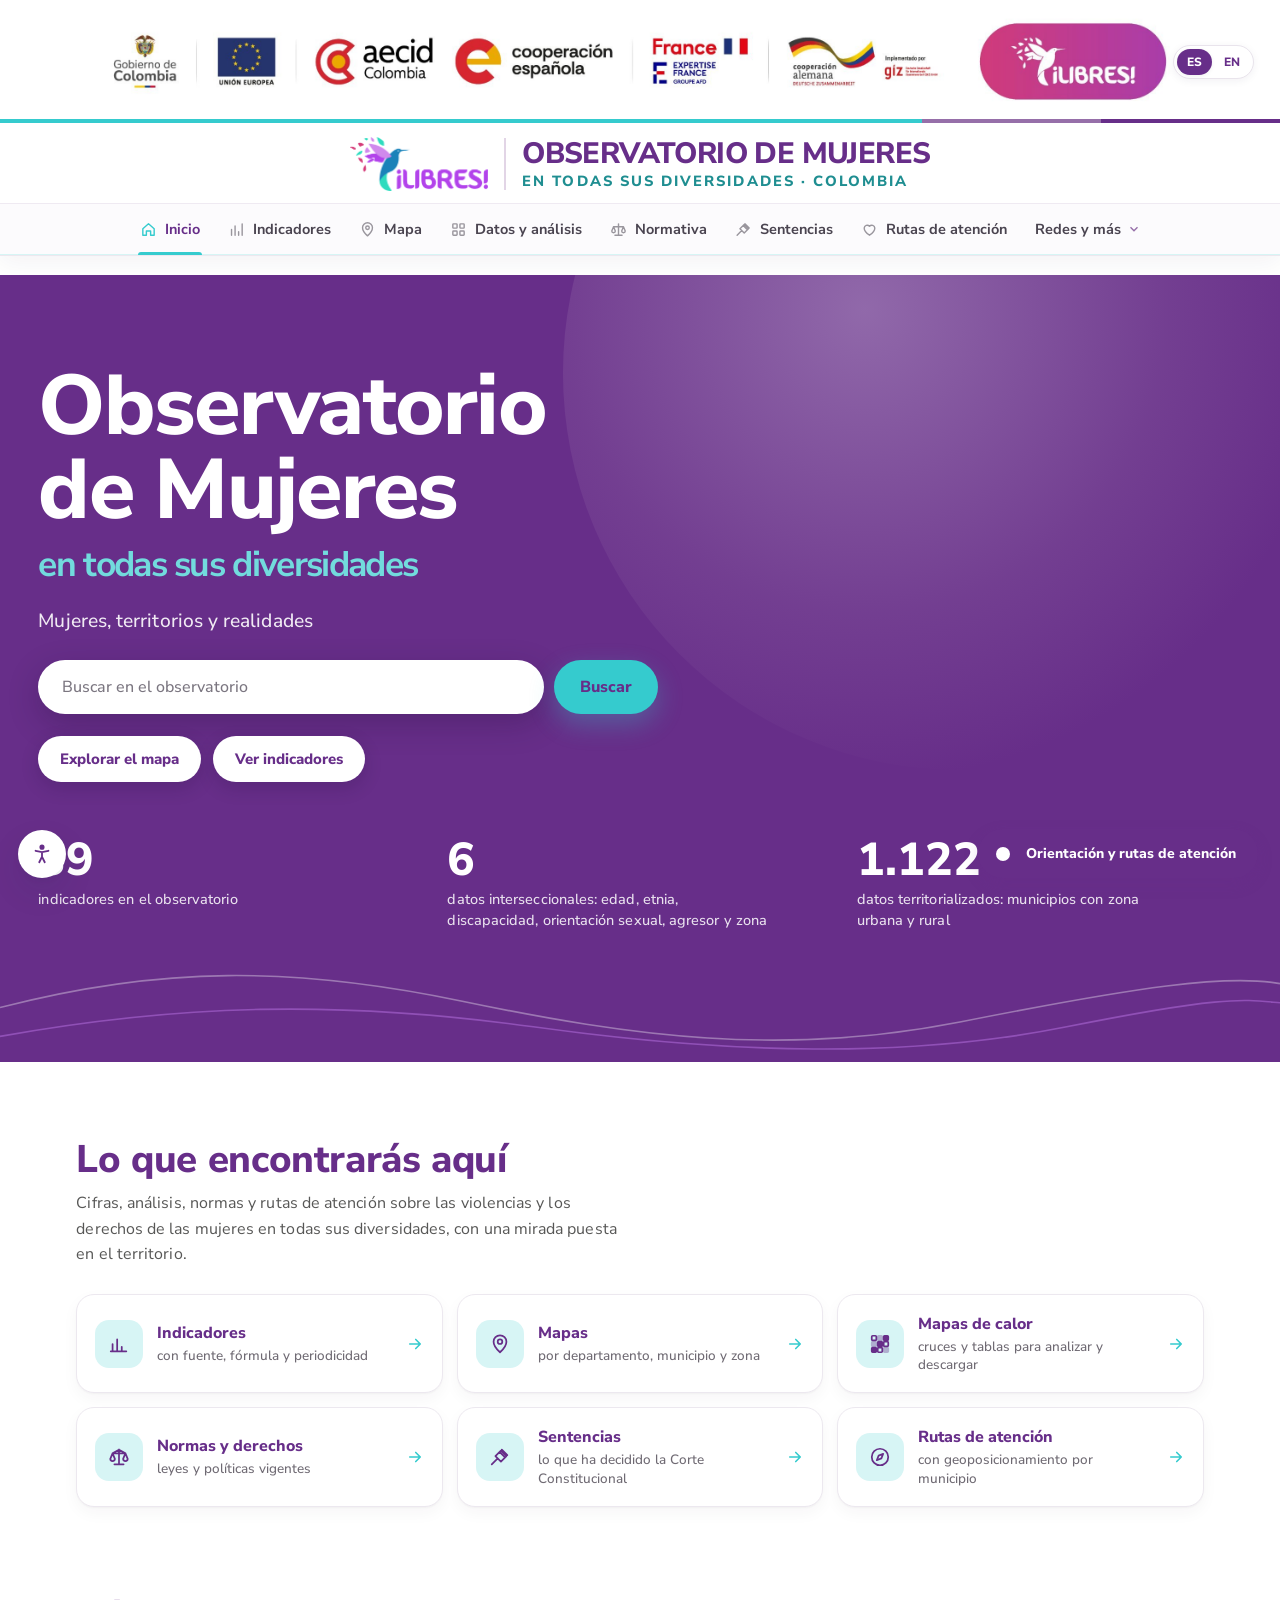
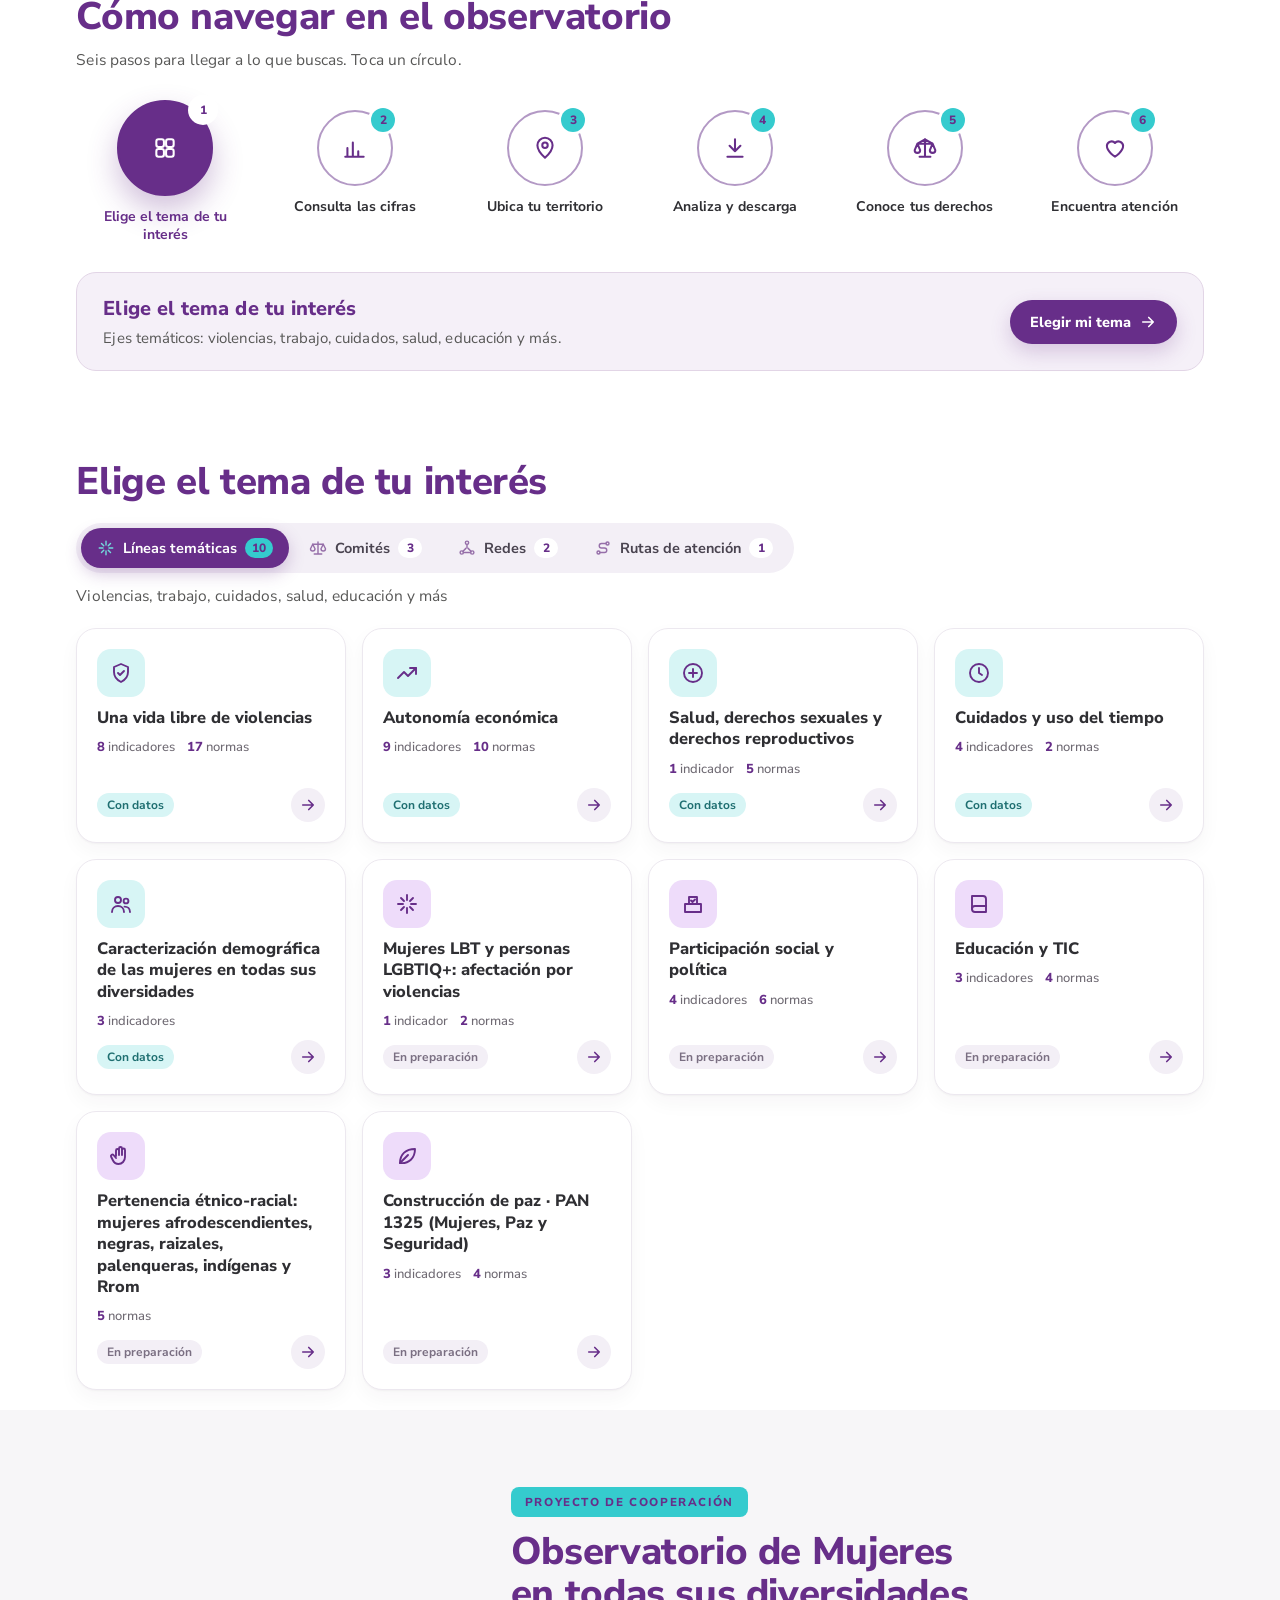
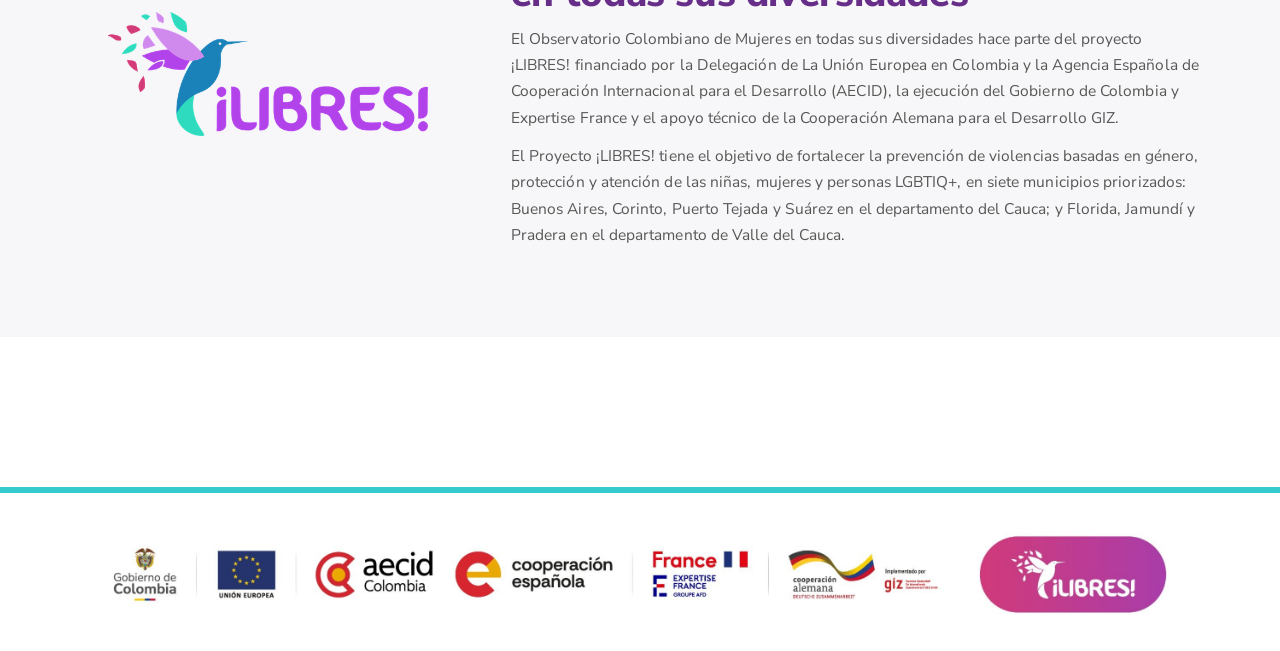
==== index.html @ f0dfa537 "Inicio: sin botones de municipios y sección del proyecto ¡LIBRES! al final" ====
<!doctype html>
<html lang="es"><head><script id="consulta-limpia">/* Consulta limpia: cada visita y cada cambio de sección desde el menú empieza sin filtros */
(function(){
  /* 1. La consulta pública no lee ni escribe los borradores locales de la administración */
  var HIDE={OMD_PORTAL_V11:1,OMD_MAPA:1,OMD_ILUSTRACIONES:1};
  try{
    var P=Storage.prototype,g=P.getItem,st=P.setItem,rm=P.removeItem;
    P.getItem=function(k){if(this===window.localStorage&&HIDE[k])return null;return g.call(this,k)};
    P.setItem=function(k,v){if(this===window.localStorage&&HIDE[k])return;return st.call(this,k,v)};
    P.removeItem=function(k){if(this===window.localStorage&&HIDE[k])return;return rm.call(this,k)};
  }catch(e){}
  /* 2. Estado limpio de cada sección: se toma la primera vez que se abre, antes de usarla */
  var snap={};
  function fields(sec){return [].filter.call(sec.querySelectorAll('input,select,textarea'),function(el){var t=(el.type||'').toLowerCase();return t!=='hidden'&&t!=='button'&&t!=='submit'&&t!=='file'&&!el.closest('[data-keep]')})}
  function key(el,i){return el.tagName+'|'+(el.type||'')+'|'+(el.id||el.name||el.getAttribute('aria-label')||el.placeholder||i)}
  function val(el){var t=(el.type||'').toLowerCase();return (t==='checkbox'||t==='radio')?el.checked:el.value}
  function active(){return document.querySelector('main .page.active')}
  var ONSEL='button.on,button.active,button[aria-pressed="true"],button[aria-selected="true"],[role=tab][aria-selected="true"]';
  function bsig(b){return ((b.parentElement&&b.parentElement.className)||'')+'|'+b.textContent.replace(/\s+/g,' ').trim().slice(0,40)}
  function take(sec){if(!sec||!sec.id||snap[sec.id])return;var m={};fields(sec).forEach(function(el,i){m[key(el,i)]=val(el)});
    m.__on=[].map.call(sec.querySelectorAll(ONSEL),bsig);snap[sec.id]=m}
  function fire(el){el.dispatchEvent(new Event('input',{bubbles:true}));el.dispatchEvent(new Event('change',{bubbles:true}))}
  function clean(sec,n){sec=sec||active();if(!sec)return;n=n||0;var m=snap[sec.id];if(!m){take(sec);return}
    var list=fields(sec);for(var i=0;i<list.length;i++){var el=list[i],k=key(el,i);if(!(k in m))continue;var b=m[k],t=(el.type||'').toLowerCase();
      if(t==='checkbox'||t==='radio'){if(el.checked!==b){el.checked=b;fire(el);return n<40&&setTimeout(function(){clean(sec,n+1)},40)}}
      else if(el.value!==b){if(el.tagName==='SELECT'&&![].some.call(el.options,function(o){return o.value===b}))continue;el.value=b;fire(el);return n<40&&setTimeout(function(){clean(sec,n+1)},40)}}
    /* botones de filtro (Todos, Todas, pestañas): volver a los que estaban activos al principio */
    var on=[].map.call(sec.querySelectorAll(ONSEL),bsig);
    for(var j=0;j<m.__on.length;j++){if(on.indexOf(m.__on[j])>=0)continue;
      var btn=[].find.call(sec.querySelectorAll('button,[role=tab]'),function(x){return bsig(x)===m.__on[j]&&x.offsetParent});
      if(btn){btn.click();return n<40&&setTimeout(function(){clean(sec,n+1)},60)}}}
  window.lvConsultaLimpia=function(){clean()};
  /* 3. Al cambiar de sección desde el menú, la nueva consulta empieza limpia */
  document.addEventListener('click',function(ev){var a=ev.target.closest&&ev.target.closest('header [data-page], header nav a, header nav button');if(!a)return;
    setTimeout(function(){var s=active();if(!s)return;if(snap[s.id])clean(s);else setTimeout(function(){take(active())},300)},150)},true);
  window.addEventListener('load',function(){setTimeout(function(){take(active())},1500)});
  /* 4. El navegador no rellena búsquedas ni listas con valores anteriores */
  function noFill(root){(root||document).querySelectorAll('form,input,select,textarea').forEach(function(el){if(!el.hasAttribute('autocomplete'))el.setAttribute('autocomplete','off')})}
  document.addEventListener('DOMContentLoaded',function(){noFill();try{new MutationObserver(function(m){m.forEach(function(r){r.addedNodes.forEach(function(n){if(n.nodeType===1)noFill(n)})})}).observe(document.body,{childList:true,subtree:true})}catch(e){}});
  window.addEventListener('pageshow',function(e){if(e.persisted)location.reload()});
})();</script>
<script>window.LV44_HASH=location.hash;</script><style id="lv44-load">html:not(.lv44ok) body>*:not(#lv44load){visibility:hidden!important}#lv44load{position:fixed;inset:0;z-index:2147483000;display:flex;flex-direction:column;align-items:center;justify-content:center;gap:18px;background:#fff;font-family:Nunito,system-ui,sans-serif;transition:opacity .35s ease}html.lv44ok #lv44load{opacity:0;pointer-events:none}#lv44load b{font-size:clamp(22px,3vw,30px);font-weight:800;color:#672e89;text-align:center;line-height:1.15}#lv44load b span{display:block;font-size:.62em;font-weight:700;color:#1f8e91;margin-top:6px}#lv44load i{display:block;width:200px;height:5px;border-radius:9px;background:#e2d5e6;overflow:hidden;position:relative}#lv44load i:after{content:"";position:absolute;inset:0;width:40%;border-radius:9px;background:#35cbce;animation:lv44 1s ease-in-out infinite}@keyframes lv44{0%{transform:translateX(-100%)}100%{transform:translateX(260%)}}@media (prefers-reduced-motion:reduce){#lv44load i:after{animation:none;width:100%}}</style>
<!-- Metadatos y estilos autocontenidos. La paleta es una referencia visual sujeta al manual institucional. --><meta charset="UTF-8"><link rel="preconnect" href="https://fonts.googleapis.com"><link rel="preconnect" href="https://fonts.gstatic.com" crossorigin><link data-lv-fonts rel="stylesheet" href="https://fonts.googleapis.com/css2?family=Nunito+Sans:ital,opsz,wght@0,6..12,400;0,6..12,600;0,6..12,700;0,6..12,800;0,6..12,900;1,6..12,700;1,6..12,800&display=swap"><meta name="viewport" content="width=device-width,initial-scale=1"><title>Observatorio Colombiano de Mujeres</title><style>
:root{--ink:#22263c;--muted:#62667a;--purple:#672e89;--purplelight:#ffffff;--teal:#a844e2;--line:#e6e5ed;--bg:#f7f7fa;--orange:#672e89}*{box-sizing:border-box}body{margin:0;background:var(--bg);font:15px/1.55 Arial,sans-serif;color:var(--ink)}button,input,select{font:inherit}button,a,select{touch-action:manipulation}button{cursor:pointer}a{color:var(--purple);text-underline-offset:3px}button:focus-visible,a:focus-visible,input:focus-visible,select:focus-visible{outline:3px solid #35cbce;outline-offset:3px}button{color:inherit}header{background:white;border-bottom:1px solid var(--line)}.top{max-width:1440px;margin:auto;padding:20px 38px;display:flex;align-items:center;justify-content:space-between;gap:22px}.brand{display:flex;gap:13px;align-items:center}.mark{background:var(--purple);color:white;border-radius:50%;width:45px;height:45px;display:grid;place-items:center;font-size:25px}.brand strong{display:block;font-size:16px}.brand small{color:var(--muted)}.actions{display:flex;gap:10px}.btn{border:1px solid var(--line);background:white;padding:10px 16px;border-radius:8px;font-weight:600}.btn.primary{background:var(--purple);border-color:var(--purple);color:white}.nav{max-width:1440px;margin:auto;padding:0 38px;display:flex;gap:26px;overflow:auto}.nav button{white-space:nowrap;background:none;border:0;border-bottom:3px solid transparent;padding:15px 0;font-size:14px;color:var(--muted)}.nav button.active{border-color:var(--purple);color:var(--purple);font-weight:bold}.banner{padding:9px 38px;background:#ffffff;color:#672e89;font-size:12px;text-align:center;border-bottom:1px solid #eedcfa}main{max-width:1440px;padding:32px 38px 50px;margin:auto}h1,h2,h3,p{margin-top:0}h1{font-size:36px;line-height:1.16;letter-spacing:-1px;margin-bottom:13px}h2{font-size:23px;letter-spacing:-.5px;margin-bottom:8px}h3{font-size:16px;margin-bottom:8px}.muted{color:var(--muted)}.eyebrow{text-transform:uppercase;letter-spacing:1.8px;color:var(--purple);font-size:11px;font-weight:bold;margin-bottom:10px}.hero{display:grid;grid-template-columns:1.6fr 1fr;gap:40px;align-items:center;margin-bottom:25px}.hero p{max-width:690px;color:var(--muted);margin-bottom:15px}.hero-aside{border-left:1px solid #d8d2e3;padding-left:30px}.hero-aside strong{font-size:24px;color:var(--purple)}.pill{display:inline-block;background:var(--purplelight);color:var(--purple);border-radius:30px;padding:4px 10px;font-size:11px;font-weight:bold}.pill.teal{color:#a844e2;background:#eedcfa}.pill.warn{background:#ffffff;color:#672e89}.filterbar{display:flex;align-items:end;gap:12px;padding:17px;background:white;border:1px solid var(--line);border-radius:12px;margin-bottom:24px;flex-wrap:wrap}.filterbar label{font-size:11px;letter-spacing:.5px;font-weight:bold;display:grid;gap:5px;color:var(--muted);flex:1;min-width:130px}input,select{border:1px solid #d8d8e3;border-radius:7px;padding:9px;background:white;color:var(--ink);min-width:0}input{width:100%}.filterbar .btn{font-size:12px}.kpis{display:grid;grid-template-columns:repeat(4,1fr);gap:15px;margin-bottom:22px}.kpi{padding:19px 21px;border:1px solid var(--line);border-radius:12px;background:white;position:relative;overflow:hidden}.kpi:before{content:'';position:absolute;left:0;top:20px;width:3px;height:40px;background:var(--purple)}.kpi span{display:block;font-size:12px;color:var(--muted);min-height:20px}.kpi strong{font-size:30px;display:block;line-height:1.6}.kpi small{font-size:11px;color:var(--teal)}.two{display:grid;grid-template-columns:1.08fr 1fr;gap:20px;margin-bottom:22px}.panel{background:white;border:1px solid var(--line);border-radius:12px;padding:23px;min-width:0}.panelhead{display:flex;justify-content:space-between;align-items:start;gap:14px}.panelhead p{font-size:12px;color:var(--muted)}.tabs{display:flex;gap:5px;background:#f2f1f7;padding:4px;border-radius:8px;width:max-content;max-width:100%;flex-wrap:wrap;margin-bottom:15px}.tabs button{padding:6px 10px;border:0;background:transparent;border-radius:5px;font-size:12px}.tabs button.active{background:white;color:var(--purple);box-shadow:0 1px 4px #0001}.mapwrap{display:grid;grid-template-columns:1.2fr 1fr;align-items:center;gap:15px}.map{width:100%;height:360px}.dept{stroke:white;stroke-width:1;cursor:pointer;transition:fill .2s}.dept:hover,.dept:focus{stroke:#672e89;stroke-width:2}.dept.selected{stroke:#35cbce;stroke-width:3}.mapnote{font-size:11px;color:var(--muted)}.mapdetail{font-size:12px}.mapdetail strong{display:block;font-size:21px;margin:6px 0}.mapdetail p{margin-bottom:12px}.gradient{height:8px;background:linear-gradient(90deg,#d7f5f5,#d7f5f5,#9fe6e7,#672e89);border-radius:4px;margin:18px 0 5px}.legend{font-size:10px;display:flex;justify-content:space-between;color:var(--muted)}.chart{width:100%;height:210px}.axis{font-size:10px;fill:#717386}.series-grid{stroke:#edecf2;stroke-dasharray:3 4}.sectionhead{display:flex;justify-content:space-between;align-items:center;margin:32px 0 15px}.sectionhead p{margin:0;font-size:12px}.themegrid{display:grid;grid-template-columns:repeat(4,1fr);gap:13px}.theme{border:1px solid var(--line);border-radius:11px;padding:19px;text-align:left;background:white;min-height:127px}.theme:hover{border-color:#7ea66c;background:#ffffff}.theme .num{color:#a696ba;font-size:12px;margin-bottom:13px;display:block}.theme b{display:block;font-size:15px;margin-bottom:5px}.theme small{font-size:11px;color:var(--muted)}.note{background:#ffffff;padding:15px 18px;border-radius:8px;font-size:12px;color:#514769;margin:18px 0}.tablewrap{overflow:auto}table{width:100%;border-collapse:collapse;font-size:12px}th{text-align:left;color:var(--muted);background:#ffffff;font-size:11px;white-space:nowrap}td,th{padding:13px 12px;border-bottom:1px solid var(--line);vertical-align:top}td:first-child{white-space:nowrap}tr:hover td{background:#ffffff}table button{background:none;border:0;color:var(--purple);text-decoration:underline;font-size:12px;text-align:left}.countline{font-size:12px;color:var(--muted);margin:12px 0}.cards{display:grid;grid-template-columns:repeat(3,1fr);gap:16px}.resource{background:white;border:1px solid var(--line);border-radius:10px;padding:22px}.resource p{font-size:13px;color:var(--muted)}.resource small{font-size:11px}.resource a{font-size:12px}.steps{counter-reset:steps;display:grid;grid-template-columns:repeat(4,1fr);gap:16px;margin:20px 0}.step{background:white;border:1px solid var(--line);padding:20px;border-radius:10px;font-size:13px}.step:before{counter-increment:steps;content:'0' counter(steps);display:block;color:var(--purple);font-size:24px;margin-bottom:12px}.step p{font-size:12px;color:var(--muted);margin-bottom:0}.summarylist{padding-left:20px;font-size:13px}.summarylist li{margin:9px 0}.flow{display:grid;grid-template-columns:repeat(3,1fr);gap:16px;margin-top:20px}.flow .resource{border-top:3px solid var(--purple)}details{margin:14px 0;border:1px solid var(--line);background:white;border-radius:9px;padding:15px}summary{font-weight:bold;cursor:pointer;font-size:14px}details pre{white-space:pre-wrap;font:12px/1.6 Arial;max-height:450px;overflow:auto}.page{display:none}.page.active{display:block}.hide{display:none!important}footer{border-top:1px solid var(--line);padding:25px 38px;color:var(--muted);font-size:11px;max-width:1440px;margin:auto;display:flex;justify-content:space-between;gap:20px}dialog{border:0;border-radius:14px;box-shadow:0 10px 100px #17112c55;max-width:820px;width:calc(100% - 30px);max-height:90vh;padding:30px;color:var(--ink)}dialog::backdrop{background:#20182c88}dialog .close{float:right}.detailgrid{display:grid;grid-template-columns:1fr 1fr;gap:18px}.detailgrid div{border-bottom:1px solid var(--line);padding:12px 0;font-size:13px}.detailgrid strong{display:block;font-size:11px;color:var(--muted);margin-bottom:7px}.subtle{font-size:11px;color:var(--muted)}.empty{padding:30px;text-align:center;color:var(--muted)}.help{position:fixed;right:20px;bottom:20px;border-radius:30px;background:var(--purple);color:white;border:0;padding:12px 20px;box-shadow:0 3px 16px #70448d33;font-size:13px}.download{margin-top:15px}.cross{width:100%;overflow:auto}.schema{display:grid;grid-template-columns:repeat(2,1fr);gap:14px}.schema div{padding:18px;border:1px solid var(--line);border-radius:10px;background:#ffffff;font-size:13px}.schema small{display:block;color:var(--muted);margin-top:6px}.accent{color:var(--purple)}
@media(max-width:1050px){.themegrid{grid-template-columns:repeat(3,1fr)}.two{grid-template-columns:1fr}.map{height:370px}.cards{grid-template-columns:repeat(2,1fr)}}@media(max-width:700px){main{padding:23px 16px}.top{padding:15px 16px}.brand strong{font-size:12px}.brand small{font-size:10px}.mark{width:34px;height:34px}.actions .btn{font-size:11px;padding:8px}.actions .print{display:none}.nav{padding:0 16px;gap:20px}.hero{grid-template-columns:1fr;gap:15px}h1{font-size:29px}.hero-aside{padding:12px 0;border:0;border-top:1px solid var(--line)}.kpis{grid-template-columns:repeat(2,1fr);gap:10px}.kpi{padding:15px}.kpi strong{font-size:23px}.themegrid,.cards,.steps,.flow,.schema{grid-template-columns:1fr 1fr}.panel{padding:17px}.mapwrap{grid-template-columns:1fr}.mapdetail{border-top:1px solid var(--line);padding-top:10px}.map{height:330px}.filterbar{padding:12px}.filterbar label{min-width:120px}.banner{padding:8px 15px}.detailgrid{grid-template-columns:1fr}footer{padding:20px 16px}.help{font-size:11px;right:10px;bottom:10px}}@media print{header .actions,nav,.banner,.help,.filterbar,.tabs,footer,dialog{display:none!important}.page.active{display:block}body{background:white}main{padding:0}.panel,.resource,.theme,.kpi{break-inside:avoid}.two{display:block}.panel{margin-bottom:15px}.map{height:300px}a{color:#222}.kpis{grid-template-columns:repeat(4,1fr)}}

:root{--ink:#a844e2;--muted:#607184;--purple:#672e89;--purplelight:#ffffff;--teal:#a844e2;--line:#e2e7eb;--bg:#ffffff;--orange:#a844e2;--brand-blue:#672e89;--brand-green:#a844e2;--brand-yellow:#a844e2}body{background:var(--bg)}header{border-top:5px solid var(--brand-yellow)}.brand .mark{display:none}.brandLogo{width:168px;height:auto;object-fit:contain}.brand{gap:22px}.brandTitle{border-left:1px solid #d9e0e8;padding-left:22px}.brand strong{color:var(--brand-blue)}.top{padding-top:16px;padding-bottom:16px}.hero{padding:26px 0 10px}.hero-aside{border-left:3px solid var(--brand-yellow)}h1{font-size:39px;letter-spacing:-1.1px}.pill{border:1px solid #eedcfa}.pill.teal{background:#eedcfa;border-color:#eedcfa;color:#a844e2}.pill.warn{color:#a844e2;background:#eedcfa;border-color:#d4a2f2}.btn{border-radius:9px}.btn.primary{background:var(--brand-blue)}.btn:hover{border-color:var(--brand-blue)}.btn:disabled{opacity:.45;cursor:not-allowed}.banner{background:#eedcfa;color:#a844e2;border-color:#d4a2f2}.note{background:#ffffff;color:#a844e2;border-left:3px solid #d4a2f2}.kpi:before{background:var(--brand-green)}.gradient{background:linear-gradient(90deg,#eedcfa,#d4a2f2,#a844e2,#672e89)}.nav{gap:23px}.nav button{font-size:13px}.nav button.active{color:var(--brand-blue)}.theme{border-radius:13px;box-shadow:0 3px 9px #18304703}.theme:hover{border-color:#8baa79;background:#ffffff}.theme .num{color:#a844e2}.resource,.panel,.kpi{box-shadow:0 3px 14px #18304703}.help{background:var(--brand-blue)}.rolebar{display:flex;align-items:center;justify-content:space-between;gap:15px;padding:10px 38px;background:#ffffff;border-bottom:1px solid #eedcfa;font-size:12px;color:#42603b}.rolebar.admin{background:#ffffff;border-color:#eedcfa;color:#a844e2}.roleuser{font-weight:bold}.toolbar{display:flex;gap:9px;align-items:center;flex-wrap:wrap}.publicIntro{display:flex;gap:20px;justify-content:space-between;align-items:center;margin:20px 0}.fresh{font-size:11px;color:var(--teal)}.sheetnav{display:flex;gap:7px;flex-wrap:wrap;background:white;padding:12px;border:1px solid var(--line);border-radius:10px;margin:20px 0;position:sticky;top:0;z-index:3;box-shadow:0 4px 12px #00000005}.sheetnav button{border:0;background:#ffffff;border-radius:7px;padding:9px 13px;font-size:12px}.sheetnav button.active{background:var(--brand-blue);color:white}.sheetpane{display:none}.sheetpane.active{display:block}.formgrid{display:grid;grid-template-columns:repeat(2,1fr);gap:16px}.formgrid label{display:grid;gap:7px;color:var(--muted);font-size:12px}.formgrid textarea,textarea{font:14px/1.6 Arial;padding:12px;border:1px solid #d5dde7;border-radius:8px;min-height:130px;resize:vertical;width:100%}.span2{grid-column:1/-1}.adminStatus{display:grid;grid-template-columns:1fr 1fr 1fr;gap:12px;margin:15px 0}.adminStatus>div{background:white;border:1px solid var(--line);padding:15px;border-radius:9px}.adminStatus b{display:block;color:var(--brand-blue);font-size:20px}.adminStatus small{font-size:11px;color:var(--muted)}.adminlogin{position:fixed;inset:0;background:#ffffff;z-index:30;display:grid;grid-template-columns:1fr 1fr;align-items:center;padding:6vw;gap:7vw;overflow:auto}.adminlogin aside h1{color:var(--brand-blue);font-size:44px}.loginbox{padding:36px;background:white;border:1px solid var(--line);border-radius:18px;box-shadow:0 16px 50px #17304a09}.loginbox label{display:grid;gap:6px;font-size:12px;color:var(--muted);margin:15px 0}.loginbox p{font-size:12px;color:var(--muted)}.loginerr{color:#672e89!important}.publicationStatus{display:flex;gap:12px;align-items:center;flex-wrap:wrap;font-size:12px}.chartplaceholder{padding:60px 25px;border:1px dashed #eedcfa;border-radius:9px;text-align:center;color:var(--muted)}.revision-list{padding:0;list-style:none}.revision-list li{border-bottom:1px solid var(--line);padding:12px 0;font-size:12px}.loginbrand{width:260px;height:auto;margin-bottom:30px}.badgeCount{padding:4px 9px;border-radius:25px;background:#eedcfa;color:#a844e2;font-size:11px}.inlineCheck{display:flex;gap:10px;font-size:12px;align-items:start;margin:10px 0}.inlineCheck input{width:auto;margin-top:4px}.smallLink{font-size:12px}#gestion .steps{display:none!important}#gestion .sectionhead{margin-top:22px}.contrastKey{color:#a844e2}.hero p{max-width:660px}.stamp{font-size:11px;color:#4e6a43}#publicSheetBody .two{margin-top:20px}.errorBanner{color:#672e89;background:#ffffff;padding:13px;border:1px solid #d7f5f5;border-radius:8px}.sheetHeading{display:flex;justify-content:space-between;align-items:start;gap:16px;margin-bottom:18px}.sheetHeading p{font-size:13px;color:var(--muted)}
@media(max-width:800px){.brandLogo{width:110px}.brand{gap:10px}.brandTitle{padding-left:10px}.formgrid,.adminlogin{grid-template-columns:1fr}.rolebar{padding:9px 16px}.adminlogin{padding:25px}.adminlogin aside h1{font-size:28px}.loginbrand{width:180px;margin-bottom:10px}.adminStatus{grid-template-columns:1fr}.sheetnav{position:static}.span2{grid-column:auto}.rolebar .smallLink{display:none}.sheetHeading{display:block}.hero h1{font-size:31px}}@media print{.rolebar,.sheetnav,.adminlogin,.adminactions{display:none!important}}

/* Visualización pública y mesa de trabajo: paleta de referencia Red Adelco. */
.visualHero{display:flex;align-items:flex-end;justify-content:space-between;gap:24px;margin:22px 0 25px}.visualHero h1{font-size:40px;letter-spacing:-1.2px;margin:7px 0 10px;line-height:1.12}.visualHero p{max-width:690px;margin:0;color:#607184}.visualHero .eyebrow{font-size:11px}.dataStamp{border-left:3px solid #a844e2;padding:5px 16px;font-size:12px;min-width:220px;color:#607184}.dataStamp strong{display:block;color:#a844e2;font-size:14px}.visualFilters{display:grid;grid-template-columns:2fr 1.3fr .8fr 1fr auto;gap:14px;align-items:end;background:white;padding:18px 20px;border:1px solid #eedcfa;border-radius:14px;margin-bottom:20px}.visualFilters label{font-size:10px;letter-spacing:1px;font-weight:700;color:#607184}.visualFilters select{font-size:13px;letter-spacing:0;margin-top:7px;width:100%;min-width:0;padding:10px}.visualMetricGrid{display:grid;grid-template-columns:repeat(3,1fr);gap:18px;margin:20px 0}.visualMetric{background:white;text-align:left;border:1px solid #eedcfa;border-radius:14px;padding:20px 22px;cursor:pointer;font:inherit;color:#a844e2;position:relative;overflow:hidden}.visualMetric:hover,.visualMetric.selected{border-color:#672e89;box-shadow:0 4px 18px #70448d10}.visualMetric.selected:before{content:'';position:absolute;left:0;top:0;bottom:0;width:4px;background:#672e89}.metricName{display:block;font-size:13px;min-height:40px}.metricCode{font:700 10px monospace;letter-spacing:1px;color:#607184}.metricNumber{font-size:37px;letter-spacing:-1px;font-weight:750;display:block;margin:8px 0}.metricChange{font-size:11px;color:#607184;display:flex;justify-content:space-between;gap:10px}.metricChange b{color:#672e89;font-weight:600}.visualLayout{display:grid;grid-template-columns:1.35fr 1fr;gap:20px}.visualPanel{border:1px solid #eedcfa;background:white;border-radius:16px;padding:22px;min-width:0}.visualPanel h2{font-size:18px;margin:0 0 5px}.visualPanel h3{font-size:15px}.visualPanel p{font-size:12px;color:#607184;margin:0}.chartHeader{display:flex;align-items:center;justify-content:space-between;gap:15px;margin-bottom:14px}.chartKey{display:inline-flex;align-items:center;gap:6px;font-size:11px;color:#607184}.chartKey:before{content:'';width:7px;height:7px;border-radius:50%;background:#672e89}.chartCanvas{width:100%;height:auto;display:block}.visualLower{display:grid;grid-template-columns:1fr 1fr;gap:20px;margin-top:20px}.visualPanel .btn{font-size:12px;margin-top:13px}.visualFoot{font-size:11px!important;line-height:1.6;margin-top:10px!important}.visualMapWrap{display:grid;grid-template-columns:1fr 145px;align-items:center;gap:10px}.visualMap{max-width:100%;height:290px;width:100%}.mapLegend{display:flex;gap:8px;align-items:center;font-size:10px;color:#607184}.mapLegend i{width:90px;height:7px;border-radius:8px;background:linear-gradient(90deg,#eedcfa,#672e89)}.mapValue{font-size:29px;font-weight:bold;color:#672e89}.miniMeta{display:grid;grid-template-columns:1fr 1fr;gap:14px;margin:18px 0}.miniMeta dt{font-size:10px;color:#607184;text-transform:uppercase;letter-spacing:1px}.miniMeta dd{margin:3px 0;font-size:12px;color:#a844e2}.visualTable{margin-top:18px}.visualTable table{font-size:12px}.visualTable td,.visualTable th{padding:10px 12px}.visualAlert{display:flex;gap:12px;align-items:center;border:1px solid #d4a2f2;background:#ffffff;color:#a844e2;border-radius:9px;padding:10px 14px;font-size:11px}.visualTag{font-size:10px;letter-spacing:.4px;padding:5px 8px;border-radius:5px;background:#eedcfa;color:#a844e2;white-space:nowrap}.adminVisualGrid{display:grid;grid-template-columns:1.5fr 1fr;gap:20px;margin:20px 0}.stageGrid{display:grid;grid-template-columns:1fr 1fr;gap:10px}.stageCard{display:flex;align-items:center;gap:12px;background:#ffffff;border:1px solid #eedcfa;border-radius:9px;padding:13px;text-align:left;font:inherit;color:#a844e2;cursor:pointer}.stageCard:hover{border-color:#672e89}.stageNumber{width:30px;height:30px;border-radius:8px;background:#ffffff;color:#672e89;display:grid;place-items:center;font-size:12px;font-weight:bold;flex-shrink:0}.stageCard b{display:block;font-size:12px}.stageCard small{display:block;font-size:10px;color:#607184;margin-top:3px}.adminIndicator{display:flex;gap:15px;align-items:center;border-bottom:1px solid #eedcfa;padding-bottom:17px;margin-bottom:16px}.adminIndicator p{margin-top:4px}.workflowProgress{height:8px;background:#ffffff;border-radius:10px;overflow:hidden;margin:16px 0 7px}.workflowProgress span{display:block;background:#a844e2;height:100%;border-radius:10px}.stateRow{display:flex;justify-content:space-between;align-items:center;border-bottom:1px solid #ffffff;padding:10px 0;font-size:12px}.stateRow:last-child{border:0}.stateRow strong{font-size:13px}.navHint{font-size:11px;color:#607184;display:flex;justify-content:space-between;gap:12px;margin:13px 0}.safetyLabel{padding:14px;background:#eedcfa;border-radius:9px;font-size:11px;color:#a844e2;margin-top:15px}#adminhome>.two{margin-top:20px}#adminhome h1{font-size:35px}#adminhome .kpis{margin-top:20px}#adminhome .kpi{padding:18px}#adminhome .kpi strong{font-size:32px}#gestion .sheetnav{position:sticky;top:0;background:#ffffff;z-index:3;padding:12px 0}#inicio .sectionhead{margin-top:36px}#inicio .themegrid{margin-bottom:20px}#visualIndicatorName{max-width:600px}.v5Summary{margin-bottom:18px;border-left:4px solid #672e89;background:#ffffff;padding:14px 18px;border-radius:8px;font-size:12px}button.visualMetric:focus-visible,.stageCard:focus-visible{outline:3px solid #d4a2f2;outline-offset:3px}@media(max-width:1000px){.visualFilters{grid-template-columns:1fr 1fr}.visualLayout,.adminVisualGrid{grid-template-columns:1fr}.visualHero h1{font-size:32px}.visualHero{align-items:flex-start}.visualMetricGrid{gap:10px}.metricNumber{font-size:30px}}@media(max-width:680px){.visualMetricGrid,.visualLower{grid-template-columns:1fr}.visualHero{display:block}.dataStamp{margin-top:20px}.visualFilters{grid-template-columns:1fr}.visualHero h1{font-size:28px}.visualMapWrap{grid-template-columns:1fr 110px}.stageGrid{grid-template-columns:1fr}.visualMetric .metricName{min-height:0}.visualMetric{padding:17px}.visualMap{height:245px}}
/* Encuadre de presentación para revisar los dos perfiles en una sola pantalla. */
body.presentation header{position:static;padding-top:9px;padding-bottom:7px}body.presentation .brandLogo{max-width:120px;max-height:42px}body.presentation header .nav,body.presentation header nav{display:none}body.presentation main{padding-top:14px}body.presentation .rolebar{padding-top:5px;padding-bottom:5px}body.presentation .banner{padding-top:6px;padding-bottom:6px}body.presentation .visualHero{margin:4px 0 12px}body.presentation .visualHero h1{font-size:27px;margin:4px 0 6px}body.presentation .visualHero p{font-size:12px}body.presentation .visualFilters{padding:10px 15px;margin-bottom:10px}body.presentation .visualFilters select{padding:7px;margin-top:4px}body.presentation .visualMetricGrid{margin:12px 0;gap:13px}body.presentation .visualMetric{padding:13px 17px}body.presentation .metricName{min-height:28px;font-size:12px}body.presentation .metricNumber{font-size:29px;margin:3px 0}body.presentation .visualPanel{padding:15px}body.presentation .visualPanel h2{font-size:16px}body.presentation .visualLayout{grid-template-columns:1.35fr 1fr;gap:15px}body.presentation #visualTrend{height:185px}body.presentation .visualMap{height:220px}body.presentation .chartHeader{margin-bottom:7px}body.presentation .visualPanel .btn{margin-top:6px;padding:7px 11px}body.presentation .visualLower{margin-top:13px;gap:15px}body.presentation #visualBars{height:90px}body.presentation .visualTable{margin-top:4px}body.presentation .visualTable td,body.presentation .visualTable th{padding:5px 9px}body.presentation .miniMeta{gap:6px;margin:10px 0}body.presentation .visualFoot{font-size:10px!important;margin-top:5px!important}body.presentation #inicio>.sectionhead,body.presentation #themes,body.presentation footer,body.presentation .helpFloat{display:none}body.presentation #adminhome .kpis{margin:12px 0}body.presentation #adminhome .kpi{padding:12px 17px}body.presentation #adminhome .kpi strong{font-size:27px}body.presentation .adminVisualGrid{margin:14px 0;gap:16px}body.presentation .stageCard{padding:12px}body.presentation .adminIndicator{padding-bottom:10px;margin-bottom:10px}body.presentation .stateRow{padding:8px 0}body.presentation .workflowProgress{margin-top:10px}body.presentation #adminhome>.two,body.presentation #adminhome>.visualPanel:last-child{display:none}body.presentation .dataStamp{font-size:11px}body.presentation .visualAlert{padding:7px 12px}body.presentation .safetyLabel{padding:10px;font-size:10px}

/* Encabezado limpio: el aviso de cifras ficticias permanece junto al tablero. */
.banner{display:none}
/* V6: jerarquía visual y controles de exploración. Los colores no representan riesgo. */
:root{--brand:#672e89;--leaf:#a844e2;--sun:#d4a2f2;--ink:#a844e2;--muted:#607184;--line:#eedcfa;--paper:#ffffff}
body{background:var(--paper)}header{box-shadow:0 3px 18px #102c4a08}header .btn{border-radius:100px}header nav button{font-size:12px}main{max-width:1380px}.page{animation:pageReveal .28s ease}.btn{border-radius:10px;transition:background .2s,transform .2s,box-shadow .2s}.btn:hover{transform:translateY(-2px);box-shadow:0 5px 15px #70448d1a}.btn.primary{background:#672e89}.btn:focus-visible,button:focus-visible,a:focus-visible,input:focus-visible,select:focus-visible{outline:3px solid #d4a2f2;outline-offset:3px}.v6hero{position:relative;isolation:isolate;background:linear-gradient(120deg,#a844e2,#672e89 64%,#a844e2);border-radius:24px;color:white;padding:34px 38px;display:grid;grid-template-columns:1.35fr 1fr;gap:35px;overflow:hidden;margin:17px 0 21px}.v6hero:after{content:'';position:absolute;z-index:-1;right:-95px;top:-160px;width:530px;height:530px;border:65px solid #ffffff07;border-radius:50%}.v6hero .eyebrow{color:#eedcfa;font-size:10px;letter-spacing:2px}.v6hero h1{font-size:43px;line-height:1.06;letter-spacing:-1.5px;margin:12px 0 13px;max-width:600px}.v6hero h1 span{color:#d4a2f2}.v6hero p{font-size:13px;max-width:565px;color:#eedcfa;margin-bottom:22px;line-height:1.6}.heroPills{display:flex;gap:9px;flex-wrap:wrap}.heroPills button{background:#ffffff10;border:1px solid #ffffff35;color:white;border-radius:100px;padding:9px 13px;font-size:11px;cursor:pointer;transition:.2s}.heroPills button:hover{background:white;color:#672e89}.v6searchbox{align-self:center;position:relative;min-width:0}.v6searchbox label{font-size:16px;font-weight:600;display:block;margin-bottom:12px}.searchSurface{background:white;border-radius:12px;display:flex;align-items:center;padding:7px 8px 7px 14px;gap:10px;box-shadow:0 8px 24px #00162c20}.searchSurface input{border:0;outline:none;background:transparent;color:#a844e2;min-width:0;flex:1;font-size:13px;padding:10px 3px}.searchSurface button{border:0;background:#d4a2f2;color:#a844e2;width:37px;height:37px;border-radius:8px;font-size:20px;cursor:pointer}.v6searchbox small{display:block;color:#eedcfa;font-size:10px;line-height:1.7;margin-top:10px}.searchResults{position:absolute;z-index:15;left:0;right:0;top:85px;background:white;color:#a844e2;border-radius:12px;box-shadow:0 14px 40px #00162c40;max-height:320px;overflow:auto}.searchResults:empty{display:none}.searchResults button{display:block;width:100%;text-align:left;background:white;color:#a844e2;border:0;border-bottom:1px solid #ffffff;padding:13px;font-size:12px;cursor:pointer}.searchResults button:hover{background:#ffffff}.searchResults small{color:#607184;margin-top:3px}.v6sectionnav{display:flex;align-items:center;gap:6px;flex-wrap:wrap;margin:12px 0}.v6sectionnav button{border:0;background:transparent;padding:10px 17px;border-radius:100px;color:#607184;font-size:12px;cursor:pointer}.v6sectionnav button.active{color:#672e89;background:#eedcfa;font-weight:700}.v6sectionnav .push{margin-left:auto;font-size:11px;color:#607184}.visualFilters{position:relative;background:white;box-shadow:0 5px 18px #163b6410;border-radius:14px;border:1px solid #eedcfa;margin-bottom:12px;padding:15px 18px}.visualFilters select{border-radius:8px;border-color:#eedcfa;background:#ffffff}.v6filterchips{display:flex;align-items:center;gap:9px;margin:11px 0 14px;flex-wrap:wrap}.v6filterchips span{display:flex;gap:6px;border:1px solid #eedcfa;background:#ffffff;color:#a844e2;font-size:10px;border-radius:6px;padding:5px 8px}.v6filterchips button{font-size:10px;background:none;border:0;color:#672e89;text-decoration:underline;cursor:pointer;margin-left:auto}.visualAlert{border:0;border-left:3px solid #d4a2f2;border-radius:6px;background:#ffffff;padding:8px 12px;font-size:10px;color:#a844e2}.visualMetricGrid{gap:18px;margin:16px 0 22px}.visualMetric{border-radius:17px;padding:19px 22px;box-shadow:0 5px 18px #173b5e05;transition:transform .2s,box-shadow .2s,border .2s;min-height:185px}.visualMetric:hover{transform:translateY(-5px);box-shadow:0 14px 26px #70448d14}.visualMetric.selected{background:linear-gradient(145deg,#fff,#ffffff);border-color:#c17bed}.visualMetric.selected:before{background:#672e89;width:4px}.visualMetric .metricName{max-width:85%;font-size:12px;line-height:1.5;min-height:37px;margin-top:6px}.metricNumber{font-size:36px;margin:5px 0}.metricChange b{font-size:10px;background:#ffffff;padding:4px 6px;border-radius:5px;font-weight:500}.metricChange{font-size:10px;align-items:center}.metricCode{font-size:9px;color:#6d829a}.metricSpark{position:absolute;right:18px;top:86px;width:112px;height:45px;opacity:.8}.metricMarker{position:absolute;right:19px;top:18px;width:29px;height:29px;display:grid;place-items:center;border-radius:9px;background:#ffffff;color:#672e89;font-size:12px}.visualPanel{border:1px solid #eedcfa;border-radius:18px;box-shadow:0 5px 17px #173b5e04;padding:23px;transition:box-shadow .2s}.visualPanel h2{font-size:17px;letter-spacing:-.3px}.visualLayout{grid-template-columns:1.35fr 1fr;gap:20px}.chartHeader{align-items:flex-start}.chartHeader p{margin-top:4px;font-size:11px;line-height:1.6}.segmented{display:inline-flex;background:#ffffff;padding:3px;border-radius:8px;gap:3px;white-space:nowrap}.segmented button{border:0;background:transparent;color:#607184;font-size:10px;padding:6px 9px;border-radius:5px;cursor:pointer}.segmented button.active{background:white;color:#672e89;box-shadow:0 2px 5px #163b6412;font-weight:700}.v6mapInfo{font-size:10px;display:flex;justify-content:space-between;gap:10px;margin-top:10px;padding-top:10px;border-top:1px solid #ffffff}.v6mapInfo b{color:#672e89;font-weight:500}.v6chartNote{background:#ffffff;border-radius:8px;padding:8px 11px;display:flex;align-items:center;gap:10px;font-size:11px;color:#a844e2;min-height:34px;margin-top:8px}.v6chartNote i{width:7px;height:7px;border-radius:50%;background:#a844e2;flex-shrink:0}.visualMap{height:275px;transition:filter .2s}.visualMap path{transition:fill .2s,opacity .2s,stroke .2s}.visualMap path[onclick]:hover{filter:brightness(1.16);stroke:#d4a2f2;stroke-width:4px}.visualMapWrap{grid-template-columns:1fr 125px}.visualLower{gap:20px}.visualLower .miniMeta{border-top:1px solid #ffffff;padding-top:15px}.v6quality{display:flex;gap:10px;margin-top:16px;font-size:10px;color:#607184}.v6quality span{display:inline-flex;gap:6px;align-items:center}.v6quality span:before{content:'';background:#a844e2;width:6px;height:6px;border-radius:50%}.v6tooltip{position:fixed;pointer-events:none;background:#a844e2;color:white;border-radius:8px;padding:10px 13px;font-size:12px;z-index:80;box-shadow:0 5px 20px #00162c25;max-width:300px;display:none}.v6toast{position:fixed;left:50%;bottom:24px;transform:translateX(-50%);border-radius:100px;background:#a844e2;color:white;box-shadow:0 6px 25px #00162c30;z-index:100;padding:12px 20px;font-size:12px;display:none}.visualPanel table button{border:0;background:none;padding:0;color:#672e89;font-size:12px;text-decoration:underline;cursor:pointer}.v6cardlinks{display:flex;gap:10px;align-items:center;flex-wrap:wrap}.v6cardlinks .btn{margin:0}.savedButton{background:white;border:1px solid #eedcfa;border-radius:8px;padding:8px 11px;font-size:11px;color:#672e89;cursor:pointer}.savedButton[aria-pressed=true]{background:#eedcfa;border-color:#d4a2f2}.v6chartCanvas [data-point],#visualBars [data-territory]{cursor:pointer}.v6chartCanvas [data-point]:focus{outline:none;stroke:#d4a2f2;stroke-width:4}.v6guide{display:flex;gap:16px;align-items:center;justify-content:space-between;border-radius:14px;background:#ffffff;padding:18px 23px;margin:25px 0;color:#a844e2}.v6guide h3{font-size:14px;margin:0 0 4px}.v6guide p{font-size:12px;margin:0}.v6guide button{flex-shrink:0}.v6drawer{position:fixed;right:0;top:0;bottom:0;width:min(560px,95vw);margin:0 0 0 auto;max-height:100vh;border:0;border-left:1px solid #eedcfa;border-radius:20px 0 0 20px;padding:28px;background:white;box-shadow:-15px 0 60px #03244b35;color:#a844e2}.v6drawer::backdrop{background:#08274c55;backdrop-filter:blur(2px)}.v6drawer h2{color:#672e89;font-size:23px}.v6drawer .close{float:right;border:0;background:#ffffff;color:#672e89;border-radius:50%;width:34px;height:34px;cursor:pointer}.v6drawer details{padding:15px 0;border-bottom:1px solid #eedcfa;font-size:13px}.v6drawer summary{font-weight:600;cursor:pointer}.v6drawer p,.v6drawer li{font-size:13px;line-height:1.7}.v6drawer .value{font-size:34px;color:#672e89;font-weight:bold}.v6sectionnav button{scroll-margin-top:160px}#visualMetricCards,#v6comparison,#v6method{scroll-margin-top:125px}.v6adminHero{display:grid;grid-template-columns:1.4fr 1fr;align-items:center;gap:25px;background:linear-gradient(115deg,#a844e2,#672e89);color:white;border-radius:22px;padding:27px 30px;margin:18px 0}.v6adminHero .eyebrow{color:#eedcfa;font-size:10px}.v6adminHero h1{font-size:34px!important;line-height:1.08;margin:10px 0;color:white;letter-spacing:-.8px}.v6adminHero h1 span{color:#d4a2f2}.v6adminHero p{font-size:12px;color:#eedcfa;margin:0;max-width:590px}.v6adminActions{display:flex;gap:10px;justify-content:flex-end;flex-wrap:wrap}.v6adminActions .btn{background:white;color:#672e89;border:0}.v6adminActions .btn.gold{background:#d4a2f2;color:#a844e2}.v6adminLabel{color:#eedcfa;font-size:10px;text-align:right;margin-top:12px}.adminVisualGrid{grid-template-columns:1.4fr 1fr}.stageCard{background:white;position:relative;transition:transform .2s,box-shadow .2s;border-color:#eedcfa}.stageCard:hover{transform:translateY(-3px);box-shadow:0 6px 20px #70448d12}.stageNumber{background:#ffffff;border-radius:10px;width:35px;height:35px}.stageCard b{font-size:12px}.stageCard small{font-size:10px}.stageCard:after{content:'→';color:#c17bed;position:absolute;right:12px}.stageCard{padding-right:28px}.v6workspace{display:grid;grid-template-columns:210px minmax(0,1fr);gap:25px;margin-top:20px}.v6rail{position:sticky;top:15px;align-self:start;padding:17px 0;background:white;border:1px solid #eedcfa;border-radius:15px;overflow:hidden}.v6rail .railTitle{font-size:10px;color:#607184;letter-spacing:1px;padding:0 17px 14px}.v6rail button{display:flex;align-items:center;gap:10px;text-align:left;width:100%;padding:14px 15px;border:0;border-left:3px solid transparent;background:white;color:#607184;font-size:11px;cursor:pointer}.v6rail button:hover{background:#ffffff}.v6rail button.active{color:#672e89;background:#ffffff;border-left-color:#672e89;font-weight:700}.v6rail button span{width:22px;height:22px;background:#ffffff;border-radius:6px;display:grid;place-items:center;font-size:10px}.v6rail button.active span{background:#672e89;color:white}.v6rail small{font-size:10px;display:block;padding:16px;color:#607184;line-height:1.7;border-top:1px solid #eedcfa;margin-top:10px}.v6sheetBody{min-width:0}.v6sheetIntro{display:flex;justify-content:space-between;gap:20px;align-items:center;background:white;border:1px solid #eedcfa;border-radius:15px;padding:17px 20px;margin-bottom:18px}.v6sheetIntro h2{font-size:20px;margin:0 0 5px;color:#a844e2}.v6sheetIntro p{font-size:12px;color:#607184;margin:0;line-height:1.6}.v6sheetIntro .pill{flex-shrink:0}.v6sheetFooter{display:flex;justify-content:space-between;align-items:center;gap:15px;padding:17px 0}.v6sheetFooter p{font-size:11px;color:#607184}.v6drop{border:2px dashed #d4a2f2;border-radius:15px;background:linear-gradient(140deg,#ffffff,#fff);padding:28px;text-align:center;position:relative;margin:15px 0;transition:.2s}.v6drop.dragover{border-color:#672e89;background:#ffffff}.v6drop .uploadIcon{display:grid;place-items:center;width:45px;height:45px;border-radius:12px;background:#eedcfa;color:#672e89;font-size:24px;margin:0 auto 12px}.v6drop strong{display:block;font-size:15px}.v6drop p{font-size:11px;margin:6px;color:#607184}.v6drop input[type=file]{max-width:350px;padding:9px;font-size:12px;background:white;margin:13px auto 0}.v6inlineStatus{display:flex;align-items:center;justify-content:space-between;gap:15px;font-size:11px;padding:10px 14px;border-radius:8px;background:#eedcfa;color:#a844e2;margin-bottom:12px}.v6inlineStatus.warn{background:#eedcfa;color:#a844e2}#gestion>.filterbar{border-radius:14px;background:white;border-color:#eedcfa}#gestion h1{font-size:31px}.sheetpane .panel{border-radius:14px;background:white;box-shadow:0 4px 14px #173b5e04}.sheetpane .sectionhead h2{font-size:18px}.sheetpane label{font-size:11px}.sheetpane details>summary{cursor:pointer;color:#672e89}#v6LivePreview .previewBars{display:grid;gap:15px;margin:20px 0}.previewBarLabel{display:flex;justify-content:space-between;font-size:12px;margin-bottom:5px}.previewBarTrack{height:10px;background:#ffffff;border-radius:9px;overflow:hidden}.previewBarTrack span{height:100%;display:block;background:#672e89;border-radius:9px}.v6statusPills{display:flex;gap:8px;flex-wrap:wrap;font-size:10px}.v6statusPills span{background:#ffffff;padding:6px 9px;border-radius:100px;color:#a844e2}.v6previewButton{background:#eedcfa;color:#a844e2;border:1px solid #d4a2f2;border-radius:9px;padding:10px 15px;font-size:12px;cursor:pointer}.v6adminNudge{padding:15px 20px;border-radius:12px;background:#ffffff;color:#a844e2;margin-bottom:16px;font-size:12px;display:flex;align-items:center;justify-content:space-between;gap:15px}.v6adminNudge button{white-space:nowrap}.v6toast.show{display:block;animation:pageReveal .25s}.presentation .v6hero{padding:23px 28px;margin:12px 0 15px;gap:20px}.presentation .v6hero h1{font-size:34px}.presentation .v6hero p{margin-bottom:12px}.presentation .v6sectionnav{margin:6px 0}.presentation .v6sectionnav button{padding:7px 12px}.presentation .visualMetric{min-height:151px}.presentation .metricSpark{top:67px;width:100px;height:40px}.presentation .metricChange b{font-size:9px}.presentation .v6filterchips{margin:6px 0}.presentation .v6guide{display:none}.presentation .v6adminHero{padding:22px 27px;margin:10px 0 15px}.presentation .v6adminHero h1{font-size:29px!important}.presentation .visualMetric .metricName{max-width:70%}.presentation .visualLayout #visualTrend{height:190px}.presentation .v6chartNote{font-size:10px;padding:6px 9px;margin:0}.presentation .v6adminHero p{font-size:11px}.presentation #adminhome .stageCard{padding-top:12px;padding-bottom:12px}.presentation .v6hero:after{opacity:.6}@keyframes pageReveal{from{opacity:.2;transform:translateY(7px)}to{opacity:1;transform:translateY(0)}}@media(prefers-reduced-motion:reduce){*,*:before,*:after{animation:none!important;transition:none!important;scroll-behavior:auto!important}}@media(max-width:1000px){.v6hero{grid-template-columns:1fr;padding:27px}.v6searchbox{max-width:600px}.v6workspace{grid-template-columns:175px minmax(0,1fr);gap:15px}.v6hero h1{font-size:36px}.v6adminHero{grid-template-columns:1fr}.v6adminActions{justify-content:flex-start}.v6adminLabel{text-align:left}.visualMetric .metricName{max-width:100%;min-height:53px}.metricSpark{width:85px;top:110px;right:12px;opacity:.55}.adminVisualGrid{grid-template-columns:1fr}.v6sheetIntro{align-items:flex-start}.v6workspace .v6sheetBody{overflow:hidden}}@media(max-width:700px){.v6hero h1{font-size:32px}.v6hero{border-radius:17px;padding:23px}.v6sectionnav{gap:2px}.v6sectionnav .push{display:none}.v6workspace{grid-template-columns:1fr}.v6rail{position:static;display:flex;flex-wrap:wrap;padding:8px}.v6rail .railTitle,.v6rail small{display:none}.v6rail button{width:auto;padding:10px;font-size:10px;border-left:0;border-bottom:3px solid transparent}.v6rail button.active{border-bottom-color:#672e89;border-left:0}.v6sheetIntro h2{font-size:17px}.v6sheetIntro .pill{font-size:9px}.visualMetric .metricName{min-height:30px;max-width:75%}.metricSpark{top:70px;width:110px}.v6guide{align-items:flex-start;flex-direction:column}.v6filterchips button{margin-left:0}.v6adminNudge{align-items:flex-start;flex-direction:column}.v6adminHero h1{font-size:27px!important}.presentation .visualLayout{grid-template-columns:1fr}.v6drop{padding:20px 10px}}
/* Resumen compacto de revisión; las páginas normales conservan todo el detalle. */
.presentation .v6hero{padding:18px 25px}.presentation .v6hero h1{font-size:30px;margin:8px 0 10px}.presentation .v6hero p{font-size:11px;line-height:1.5;margin-bottom:11px}.presentation .heroPills button{padding:6px 10px;font-size:10px}.presentation .v6hero .eyebrow{font-size:9px}.presentation .v6sectionnav{margin:4px 0}.presentation .visualMetric{min-height:140px;padding:14px 18px}.presentation .visualMetric .metricName{max-width:70%;font-size:11px;min-height:34px}.presentation .metricSpark{top:68px;right:16px;width:95px}.presentation .visualMetricGrid{margin:12px 0 15px}.presentation .v6adminNudge{display:none}.presentation #gestion>.eyebrow,.presentation #gestion>p.muted{display:none}.presentation #gestion>h1{font-size:25px;margin:7px 0 15px}.presentation #gestion>.filterbar{padding:10px 14px;margin:10px 0}.presentation .v6workspace{gap:18px;margin-top:12px}.presentation .v6sheetIntro{padding:13px 16px;margin-bottom:12px}.presentation .v6drop{padding:19px}.presentation .v6rail button{padding:12px}.presentation .v6sheetBody>.sheetpane .sectionhead{margin-top:10px}.presentation .v6sheetBody .panel{padding:18px}.v6adminHero~.visualAlert{margin-top:0}.banner{display:none}
/* Libres v8. Colours sampled/adapted from the supplied raster logo. */
:root{--brand-blue:#72dbdd;--brand-green:#a844e2;--brand-yellow:#d4a2f2;--purple:#72dbdd;--teal:#a844e2;--blue:#a844e2;--gold:#d4a2f2;--ink:#30283c;--muted:#6f6878;--line:#e8e0eb;--bg:#ffffff}
body{background:#ffffff;color:var(--ink)}header{background:#ffffff;border-bottom:1px solid #e4dce7}.brandLogo{width:146px!important;height:65px!important;object-fit:contain}.brand b{color:#672e89}.btn,.tabs button.active{color:#672e89}.btn.primary,.btn.blue{background:#672e89;color:white;border-color:#672e89}nav button.active,#navigation button.active{color:#672e89;border-bottom-color:#72dbdd}.v7hero,.v6hero,.visualHero{background:linear-gradient(115deg,#672e89,#672e89 65%,#a844e2)!important}.v7hero h1 span{color:#d4a2f2}.v7metric:before{background:#72dbdd}.v7flow div{border-color:#ffffff40}.btn.gold{background:#d4a2f2;color:#3e2b4c}.v7dot.ready{background:#a844e2}.v7inputIcon.blue{color:#672e89;background:#d7f5f5}.v7inputIcon.green{color:#a844e2;background:#eedcfa}
.libres{font-family:Arial,Helvetica,sans-serif;--v8shadow:0 12px 45px #4d315b09}.l8hero{position:relative;overflow:hidden;border-radius:24px;background:linear-gradient(112deg,#672e89 0%,#672e89 64%,#a844e2 140%);color:white;padding:42px 44px;display:grid;grid-template-columns:1.5fr 1fr;gap:25px;margin-bottom:20px}.l8hero:after{content:'';position:absolute;right:8%;bottom:-160px;width:330px;height:330px;border:1px solid #ffffff15;border-radius:50%;box-shadow:0 0 0 45px #ffffff04,0 0 0 90px #ffffff04;pointer-events:none}.l8eyebrow{font-size:11px;letter-spacing:2.2px;font-weight:700;text-transform:uppercase;color:#6e4d80}.l8hero .l8eyebrow{color:#d4a2f2}.l8hero h1{font-size:clamp(32px,3.5vw,49px);line-height:1.12;letter-spacing:-1.5px;margin:14px 0 17px;max-width:650px}.l8hero h1 em{font-style:normal;color:#d4a2f2}.l8hero p{max-width:610px;line-height:1.65;font-size:14px;color:#d7f5f5}.l8heroSide{align-self:center;position:relative;z-index:1;border-left:1px solid #ffffff30;padding-left:28px}.l8heroSide strong{font-size:54px;display:block;color:#d4a2f2;font-weight:500}.l8heroSide span{font-size:13px}.l8heroSide p{font-size:12px}.l8button{border:1px solid #ddd1e5;background:white;color:#672e89;border-radius:10px;padding:11px 16px;cursor:pointer;font:inherit;font-size:12px;font-weight:700;transition:transform .2s,background .2s}.l8button:hover{background:#ffffff;transform:translateY(-1px)}.l8button.primary{background:#672e89;border-color:#672e89;color:white}.l8button.light{background:#d4a2f2;color:#382943;border:0}.l8button.active{background:#672e89;color:white;border-color:#672e89}.l8actions{display:flex;gap:9px;flex-wrap:wrap}.l8topics{display:grid;grid-template-columns:repeat(6,1fr);gap:9px;margin:16px 0 26px}.l8topic{background:white;border:1px solid var(--line);border-radius:13px;text-align:left;padding:16px 12px;cursor:pointer;min-height:102px;position:relative;color:#3d314a}.l8topic:hover,.l8topic.active{border-color:#72dbdd;background:#ffffff}.l8topic span{font-size:22px;color:#a844e2;display:block;margin-bottom:11px}.l8topic b{font-size:12px;line-height:1.4}.l8topic i{font-size:11px;position:absolute;right:11px;top:17px;color:#9974a9;font-style:normal}.l8heading{display:flex;justify-content:space-between;align-items:center;gap:14px;margin:24px 0 14px}.l8heading h2{font-size:24px;letter-spacing:-.6px;margin:5px 0 6px}.l8heading p{font-size:12px;color:var(--muted);margin:0;line-height:1.6}.l8tag{font-size:10px;color:#672e89;background:#d7f5f5;border:1px solid #d7f5f5;padding:6px 10px;border-radius:20px;display:inline-block}.l8notice{background:#eaf3f0;color:#365b59;border-left:3px solid #a844e2;border-radius:0 10px 10px 0;padding:13px 16px;font-size:12px;line-height:1.6;margin:12px 0}.l8notice.warm{background:#eedcfa;border-color:#c17bed;color:#a844e2}.l8filters{display:grid;grid-template-columns:1.4fr .65fr 1fr 1.3fr;gap:12px;background:white;border:1px solid var(--line);border-radius:14px;padding:18px;margin:15px 0 12px}.libres label{font-size:10px;font-weight:700;color:#776681;letter-spacing:.5px;display:block}.libres select,.libres input,.libres textarea{display:block;width:100%;min-height:40px;margin-top:7px;border:1px solid #dfd5e5;border-radius:7px;background:#fff;color:#3d314a;padding:8px;font:inherit;font-size:12px;letter-spacing:0}.l8filters select{margin-top:8px}.l8metrics{display:grid;grid-template-columns:repeat(4,1fr);gap:12px;margin:16px 0}.l8metric{position:relative;background:white;border:1px solid var(--line);border-radius:13px;padding:18px 20px;border-top:3px solid #72dbdd}.l8metric:nth-child(2){border-top-color:#a844e2}.l8metric:nth-child(3){border-top-color:#a844e2}.l8metric:nth-child(4){border-top-color:#c17bed}.l8metric span{font-size:11px;color:#716279}.l8metric strong{font-size:31px;display:block;font-weight:600;margin:10px 0;color:#672e89}.l8metric small{font-size:10px;line-height:1.4;color:#817687;display:block}.l8grid{display:grid;grid-template-columns:1.12fr 1fr;gap:16px;margin-top:17px}.l8panel{background:white;border:1px solid var(--line);border-radius:16px;padding:22px;box-shadow:var(--v8shadow);min-width:0}.l8panel h3{font-size:16px;margin:0 0 7px;line-height:1.4}.l8panel p{font-size:12px;color:#74677d;line-height:1.6}.l8map{width:100%;height:435px;background:radial-gradient(ellipse at 45% 50%,#f4f1f5,white 72%);touch-action:manipulation}.l8map path{cursor:pointer;transition:fill .2s}.l8map path:focus{outline:none;stroke:#2b252f;stroke-width:2.5}.l8legend{display:flex;gap:12px;align-items:center;font-size:10px;color:#716279;flex-wrap:wrap}.l8legend i{display:inline-block;width:90px;height:7px;background:linear-gradient(90deg,#d7f5f5,#9fe6e7,#672e89);border-radius:5px}.l8legend i.heat{background:linear-gradient(90deg,#c17bed,#d4a2f2,#72dbdd)}.l8rank{display:grid;gap:10px;margin:18px 0}.l8rank button{display:grid;grid-template-columns:105px 1fr 65px;align-items:center;gap:8px;border:0;background:transparent;font-size:11px;cursor:pointer;text-align:left;color:#5a4a66;padding:3px}.l8rank button:hover{background:#ffffff}.l8track{height:10px;background:#ffffff;border-radius:5px;overflow:hidden}.l8track i{display:block;height:100%;background:linear-gradient(90deg,#672e89,#9fe6e7);border-radius:5px}.l8trend{width:100%;height:155px}.l8timeline{display:flex;align-items:center;gap:11px;margin:10px 0}.l8timeline input{margin:0;accent-color:#72dbdd}.l8timeline b{font-size:13px;white-space:nowrap;color:#672e89}.l8table{margin-top:17px}.l8table table{font-size:11px}.l8table button{border:0;color:#672e89;background:none;text-decoration:underline;cursor:pointer;text-align:left}.l8subgrid{display:grid;grid-template-columns:repeat(3,1fr);gap:14px;margin-top:16px}.l8empty{padding:25px;border:1px dashed #9fe6e7;border-radius:12px;background:#ffffff}.l8empty b{display:block;color:#672e89;margin-bottom:10px}.l8doclist{max-height:370px;overflow:auto}.l8doc{border-bottom:1px solid #d7f5f5;padding:13px 2px;font-size:12px;line-height:1.6;overflow-wrap:anywhere}.l8doc small{color:#8a7b92;display:block;font-size:10px}.l8dialog{width:min(760px,92vw);max-height:84vh;overflow:auto;border:1px solid #d7f5f5;border-radius:16px;padding:28px;color:#3f3149}.l8dialog::backdrop{background:#21172f88;backdrop-filter:blur(3px)}.l8dialog h2{color:#672e89}.l8dialog p,.l8dialog li{font-size:13px;line-height:1.7}.l8foot{margin:22px 0;font-size:11px;color:#817387;line-height:1.7}.l8steps{display:grid;grid-template-columns:repeat(5,1fr);gap:10px;margin:15px 0}.l8steps button{font-size:11px;text-align:left;background:#ffffff;border:1px solid #d7f5f5;border-radius:10px;padding:14px;cursor:pointer;color:#672e89}.l8steps strong{display:block;font-size:21px;color:#a844e2;margin-bottom:10px}.l8steps button.active{background:#d7f5f5;border-color:#72dbdd}.l8adminGrid{display:grid;grid-template-columns:1fr 1fr;gap:18px}.l8checks label{display:flex;align-items:flex-start;gap:8px;font-size:12px;line-height:1.5;font-weight:400;letter-spacing:0;margin:13px 0}.l8checks input{width:auto;min-height:auto;margin:3px 0;accent-color:#72dbdd}.l8status{font-size:12px;line-height:1.6;padding:13px;background:#eef5f1;border-radius:9px;margin:12px 0}.l8upload{padding:24px;border:2px dashed #9fe6e7;border-radius:12px;background:#ffffff;margin:16px 0}.l8upload input{background:transparent;border:none}.l8error{background:#ffffff;color:#672e89}.l8steps+section{margin:15px 0}.l8content a{color:#672e89}.l8sr{position:absolute;width:1px;height:1px;overflow:hidden;clip:rect(0,0,0,0)}.l8live{font-size:11px;color:#62556c;min-height:18px}.l8population{display:flex;align-items:center;gap:22px}.l8population strong{font-size:30px;color:#672e89}.l8pair{display:grid;grid-template-columns:1fr 1fr;gap:10px;margin:15px 0}.l8pair div{border-radius:10px;background:#ffffff;padding:18px}.l8pair strong{font-size:33px;color:#672e89;display:block;margin-top:8px}.l8pair small{font-size:12px;color:#776281}.l8filters .l8full{grid-column:1/-1}.l8wrapline{display:flex;gap:9px;align-items:center;flex-wrap:wrap}
@media(max-width:950px){.l8topics{grid-template-columns:repeat(3,1fr)}.l8hero{grid-template-columns:1fr}.l8heroSide{display:none}.l8grid,.l8adminGrid{grid-template-columns:1fr}.l8filters,.l8metrics{grid-template-columns:1fr 1fr}.l8subgrid{grid-template-columns:1fr}.l8steps{grid-template-columns:repeat(3,1fr)}}@media(max-width:540px){.l8hero{padding:27px 22px;border-radius:17px}.l8hero h1{font-size:33px}.l8topics{grid-template-columns:1fr 1fr}.l8filters{grid-template-columns:1fr}.l8metric{padding:13px}.l8metric strong{font-size:25px}.l8panel{padding:17px}.l8heading{align-items:flex-start;flex-direction:column}.l8steps{grid-template-columns:1fr 1fr}.l8map{height:360px}.l8rank button{grid-template-columns:100px 1fr 57px}}
@media(prefers-reduced-motion:reduce){.libres *{transition:none!important;animation:none!important;scroll-behavior:auto!important}}

.rolebar{background:#d7f5f5!important;color:#672e89!important}
/* Dashboard v9: metrics and coordinated exploration occupy the first screen. */
body{background:#f3f1f6}main{max-width:1600px!important;padding-top:20px!important}.top{padding-top:10px!important;padding-bottom:10px!important}.brandLogo{height:48px!important;width:118px!important}header .top{min-height:66px}#navigation button{font-size:11px!important;padding-top:13px!important;padding-bottom:13px!important}.v9shell{display:grid;grid-template-columns:174px minmax(0,1fr);gap:22px;align-items:start}.v9side{border-radius:19px;background:linear-gradient(180deg,#672e89,#672e89);color:#fff;padding:21px 13px;position:sticky;top:18px;min-height:670px;box-shadow:0 10px 30px #432c5820}.v9side h2{font-size:18px;color:#d7f5f5;margin:0 10px 4px}.v9side>p{font-size:10px;color:#bfaecc;margin:0 10px 25px;line-height:1.7}.v9side button{display:flex;gap:10px;align-items:center;width:100%;text-align:left;border:1px solid transparent;background:transparent;color:#d7f5f5;border-radius:10px;font-size:11px;line-height:1.5;padding:13px 10px;margin:3px 0;cursor:pointer}.v9side button span{font-size:19px;color:#c17bed;flex:0 0 19px}.v9side button.active{background:#ffffff18;border:1px solid #ffffff2d;color:#fff;font-weight:700}.v9side button:hover{background:#ffffff10}.v9side hr{border:0;border-top:1px solid #ffffff20;margin:23px 8px}.v9side small{display:block;font-size:9px;line-height:1.8;color:#c3b4cd;margin:20px 10px 0}.v9content{min-width:0}.v9mast{display:flex;align-items:center;justify-content:space-between;gap:20px;margin-bottom:18px}.v9mast h1{font-size:28px;line-height:1.15;letter-spacing:-.8px;margin:6px 0}.v9mast p{font-size:11px;color:#85768e;margin:8px 0 0;line-height:1.6}.v9mast .l8eyebrow{font-size:9px}.v9badge{font-size:10px;display:flex;align-items:center;gap:7px;white-space:nowrap;background:#e7f1ed;border:1px solid #d2e4dd;border-radius:20px;padding:8px 11px;color:#4d7970}.v9badge i{height:7px;width:7px;border-radius:50%;background:#a844e2;box-shadow:0 0 0 4px #479e8914}.v9cards{display:grid;grid-template-columns:repeat(4,minmax(0,1fr));gap:12px;margin-bottom:18px}.v9card{border:1px solid #e4dce9;background:#fff;border-radius:14px;padding:15px;text-align:left;position:relative;overflow:hidden;min-height:159px;cursor:pointer;color:#403149;box-shadow:0 7px 20px #4d315b06;transition:transform .2s,box-shadow .2s}.v9card:hover{transform:translateY(-3px);box-shadow:0 11px 30px #4d315b14}.v9card.active{border:1.5px solid #72dbdd;background:linear-gradient(130deg,#fff,#ffffff)}.v9card b{display:block;font-size:10px;font-weight:500;color:#786780;max-width:85%;line-height:1.5;min-height:29px}.v9card strong{display:block;font-size:30px;letter-spacing:-1px;margin:9px 0 8px;font-weight:650;color:#672e89}.v9card small{display:block;font-size:9px;color:#98869f;line-height:1.6;position:relative;z-index:1}.v9card .v9spark{position:absolute;width:85px;height:35px;right:8px;bottom:28px;opacity:.75}.v9card:nth-child(2) strong{color:#a844e2}.v9card:nth-child(3) strong{color:#a844e2}.v9card:nth-child(4) strong{color:#672e89}.v9cardIcon{position:absolute;right:13px;top:13px;width:25px;height:25px;border-radius:7px;background:#d7f5f5;color:#72dbdd;text-align:center;line-height:25px;font-size:14px}.v9card:nth-child(2) .v9cardIcon{background:#eedcfa;color:#a844e2}.v9card:nth-child(3) .v9cardIcon{background:#eedcfa;color:#a844e2}.v9card:nth-child(4) .v9cardIcon{background:#eedcfa;color:#a844e2}.v9cardFoot{display:flex;align-items:center;justify-content:space-between;margin-top:10px;font-size:9px;color:#72dbdd}.v9cardFoot em{font-style:normal;border-radius:4px;background:#d7f5f5;padding:3px 6px}.v9toolbar{display:grid;grid-template-columns:1.2fr .6fr 1fr .7fr;gap:11px;border:1px solid #e5dce9;border-radius:12px;background:white;padding:13px 15px;margin-bottom:13px}.v9toolbar label{font-size:8px;letter-spacing:1px}.v9toolbar select{min-height:33px;font-size:11px;padding:6px;margin-top:6px;border-color:#e8e0ec}.v9contextbar{display:flex;align-items:center;justify-content:space-between;gap:12px;margin-bottom:14px}.v9contextbar h2{font-size:17px;margin:0;color:#50365e}.v9contextbar p{font-size:10px;color:#96849e;margin:5px 0}.v9mode{display:flex;gap:5px;background:#eae4ef;padding:3px;border-radius:7px}.v9mode button{border:0;background:transparent;color:#8b749a;font-size:10px;padding:6px 10px;border-radius:5px;cursor:pointer}.v9mode button.active{background:white;box-shadow:0 2px 4px #50365e09;color:#672e89}.v9mainGrid{display:grid;grid-template-columns:1.32fr 1fr;gap:15px}.v9panel{background:white;border:1px solid #e4dce9;border-radius:15px;padding:19px;min-width:0;box-shadow:0 5px 20px #4d315b04}.v9panelHead{display:flex;align-items:flex-start;justify-content:space-between;gap:12px}.v9panel h3{font-size:14px;margin:0 0 5px;color:#543b63}.v9panelHead p,.v9caption{font-size:9px;line-height:1.7;color:#96849e;margin:0}.v9current{display:flex;align-items:baseline;gap:14px;margin:17px 0 8px}.v9current strong{font-size:33px;letter-spacing:-1px;color:#672e89}.v9current span{font-size:10px;line-height:1.5;color:#918097;max-width:190px}.v9trend{width:100%;height:223px;overflow:visible}.v9trend [role=button]{cursor:pointer}.v9timeline{display:flex;gap:10px;align-items:center;border-top:1px solid #d7f5f5;padding-top:10px}.v9timeline input{accent-color:#72dbdd;padding:0;min-height:16px;margin:0}.v9timeline b{font-size:10px;color:#7f6191;white-space:nowrap}.v9play{border:1px solid #d7f5f5;background:#ffffff;border-radius:7px;min-width:32px;height:29px;color:#72dbdd;cursor:pointer}.v9mapbox{display:grid;grid-template-columns:1fr 100px;gap:0;align-items:center}.v9mapbox .l8map{height:315px;background:none}.v9mapStats strong{font-size:26px;color:#672e89;display:block;letter-spacing:-.7px}.v9mapStats b{font-size:11px;color:#796282;display:block;margin:7px 0;line-height:1.5}.v9mapStats p{font-size:9px;color:#9a89a2;line-height:1.7}.v9mapStats button{border:none;background:#d7f5f5;font-size:9px;color:#835f97;border-radius:6px;padding:7px;cursor:pointer}.v9legend{font-size:8px;color:#9b8ba3;display:flex;gap:8px;align-items:center}.v9legend i{height:5px;width:78px;border-radius:4px;background:linear-gradient(90deg,#d7f5f5,#9fe6e7,#672e89)}.v9legend .heat{background:linear-gradient(90deg,#c17bed,#d4a2f2,#72dbdd)}.v9lowerGrid{display:grid;grid-template-columns:1.32fr 1fr;gap:15px;margin-top:15px}.v9rank{display:grid;gap:10px;margin-top:16px}.v9rank button{display:grid;grid-template-columns:90px 1fr 65px;gap:10px;align-items:center;font-size:10px;color:#816d8b;border:0;background:none;cursor:pointer;padding:3px 0;text-align:left}.v9rank button:hover{background:#ffffff}.v9rank .l8track{height:9px}.v9rank strong{color:#6b4b7e;font-size:10px;text-align:right}.v9insight{padding:16px;border-radius:11px;background:#ffffff;border:1px solid #d7f5f5;margin:14px 0;line-height:1.8;font-size:12px;color:#775485}.v9breakdown{display:grid;gap:11px;margin:18px 0}.v9breakdown div{display:grid;grid-template-columns:120px 1fr 55px;gap:8px;align-items:center;font-size:10px;color:#8b7398}.v9breakdown span{height:7px;background:#d7f5f5;border-radius:5px;overflow:hidden}.v9breakdown i{height:100%;background:#90bab1;display:block;border-radius:5px}.v9micro{margin:18px 0}.v9micro:empty{display:none}.v9dataNote{font-size:9px;line-height:1.7;color:#a18eaa;margin:13px 0}.v9legendDot{width:7px;height:7px;border-radius:50%;display:inline-block;background:#72dbdd;margin-right:5px}.v9compare{display:flex;align-items:center;gap:6px;font-size:9px;color:#8a7199;margin-top:12px}.v9compare select{max-width:155px;min-height:27px;margin:0;font-size:9px;padding:5px}.v9tabletools{display:flex;gap:8px;align-items:center;margin:14px 0}.v9tabletools input{margin:0;min-height:34px;max-width:270px;font-size:11px}.v9tabletools button{white-space:nowrap}.v9table td,.v9table th{font-size:10px;padding:11px 9px}.v9table table tbody tr:hover{background:#ffffff}.v9table [data-row-hidden]{display:none}.v9table button{border:0;background:transparent;text-decoration:none;color:#72dbdd;cursor:pointer;font:inherit;text-align:left}.v9sectionTabs{display:flex;gap:16px;margin:23px 0 14px;border-bottom:1px solid #d7f5f5}.v9sectionTabs button{background:none;border:0;border-bottom:2px solid transparent;color:#967c9f;padding:10px 1px;font-size:11px;cursor:pointer}.v9sectionTabs button.active{color:#672e89;border-bottom-color:#72dbdd}.v9compactDoc .l8hero,.v9compactDoc .l8metrics{display:none}.v9queue{margin-top:16px}.v9sourceStrip{display:grid;grid-template-columns:repeat(4,1fr);gap:10px;margin:15px 0}.v9sourceStrip button{background:white;border:1px solid #e2d8e8;border-radius:11px;padding:12px;text-align:left;color:#795a88;cursor:pointer}.v9sourceStrip button.active{background:#ffffff;border-color:#9871ac}.v9sourceStrip b{font-size:11px;display:block;line-height:1.5}.v9sourceStrip small{font-size:9px;line-height:1.6;color:#a38bab;display:block;margin-top:8px}.v9adminPreview{display:grid;grid-template-columns:1fr 1fr;gap:14px;margin-top:16px}.v9donut{display:flex;gap:18px;align-items:center;margin:18px 0}.v9donut svg{width:115px;height:115px}.v9donut div{font-size:11px;color:#95789f;line-height:2}.v9donut strong{color:#672e89;font-size:20px;display:block}.v9progress{height:8px;background:#d7f5f5;border-radius:8px;overflow:hidden;margin:14px 0 6px}.v9progress i{background:linear-gradient(90deg,#72dbdd,#a844e2);display:block;height:100%}.v9workflowMessage{font-size:10px;color:#a38bad;line-height:1.7}.v9workHeading{font-size:18px!important}.v9adminHeader{margin-bottom:18px}.v9adminStats{display:grid;grid-template-columns:repeat(4,1fr);gap:12px}.v9adminStats article{border:1px solid #e4dce9;border-radius:13px;background:white;padding:16px}.v9adminStats b{font-size:10px;font-weight:400;color:#967d9e;display:block}.v9adminStats strong{font-size:29px;color:#672e89;display:block;margin:12px 0 5px}.v9adminStats small{font-size:9px;color:#a28baa}.v9adminWork .l8steps{margin-top:10px}.v9adminWork .l8steps button{padding:10px;font-size:10px}.v9adminWork .l8steps strong{font-size:16px;margin-bottom:5px}.v9adminWork .l8panel{box-shadow:none}.v9adminWork>.l8panel{border:0;padding:0;background:transparent}.v9adminWork .l8adminGrid{gap:22px}.v9adminWork .l8upload{padding:18px}.v9adminWork .l8notice{font-size:11px}.v9openButton{font-size:10px;background:#672e89;color:white;border:0;border-radius:7px;padding:9px 12px;cursor:pointer}
@media(min-width:1300px){.v9trend{height:238px}.v9mapbox .l8map{height:330px}}@media(max-width:1080px){.v9shell{grid-template-columns:140px 1fr;gap:15px}.v9side{padding:18px 8px}.v9side button{font-size:10px}.v9cards{gap:8px}.v9card{padding:12px}.v9card strong{font-size:25px}.v9card .v9spark{width:65px}.v9mapbox{grid-template-columns:1fr 70px}.v9mapStats strong{font-size:20px}.v9mapbox .l8map{height:290px}.v9toolbar{grid-template-columns:1.2fr .65fr 1fr}.v9toolbar label:last-child{grid-column:1/-1}.v9sourceStrip{grid-template-columns:1fr 1fr}}@media(max-width:820px){.v9shell{grid-template-columns:1fr}.v9side{position:static;min-height:0;display:flex;overflow:auto;gap:5px;padding:9px}.v9side h2,.v9side>p,.v9side hr,.v9side small{display:none}.v9side button{min-width:110px;width:auto;font-size:10px;margin:0;padding:9px}.v9mainGrid,.v9lowerGrid{grid-template-columns:1fr}.v9cards{grid-template-columns:1fr 1fr}.v9card{min-height:140px}.v9mapbox .l8map{height:320px}.v9adminPreview{grid-template-columns:1fr}.v9adminStats{grid-template-columns:1fr 1fr}.v9mast h1{font-size:25px}.v9badge{display:none}}@media(max-width:480px){.v9toolbar{grid-template-columns:1fr 1fr}.v9toolbar label:last-child{grid-column:auto}.v9mast{gap:7px}.v9mast h1{font-size:23px}.v9contextbar{align-items:flex-start;flex-direction:column}.v9sourceStrip{grid-template-columns:1fr}.v9card strong{font-size:27px}.v9panel{padding:15px}.v9tabletools{flex-wrap:wrap}.v9tabletools input{max-width:100%}}

@media(min-width:1080px){.v9mast{margin-bottom:13px}.v9mast h1{margin:4px 0}.v9mast p{margin-top:5px}.v9card{min-height:145px;padding:12px 14px}.v9card b{min-height:27px}.v9card strong{margin:7px 0 5px}.v9card small{font-size:8.5px;line-height:1.4}.v9cardFoot{margin-top:6px}.v9cards{margin-bottom:13px}.v9toolbar{padding:10px 13px}.v9contextbar{margin-bottom:11px}.v9trend{height:205px}.v9mapbox .l8map{height:300px}}

.v9insight{max-height:190px;overflow:auto}
</style><style id="logo-carga">#lv44load .lv44logo{display:block;width:min(230px,58vw);height:auto;margin-bottom:4px;animation:lv44logo .6s ease-out both}@keyframes lv44logo{from{opacity:0;transform:translateY(8px) scale(.96)}to{opacity:1;transform:none}}@media (prefers-reduced-motion:reduce){#lv44load .lv44logo{animation:none}}</style></head><body><div id="lv44load" role="status" aria-live="polite"><img class="lv44logo" src="[data-uri]" alt="¡LIBRES!"><b>Observatorio de Mujeres<span>en todas sus diversidades</span></b><i></i></div>
<!-- Estructura de navegación y contenido. Los roles de este prototipo no constituyen autorización de servidor. -->
<header><div class="top"><div class="brand"><img class="brandLogo" src="[data-uri]" alt="Libres"><div class="brandTitle"><strong>Observatorio de Mujeres</strong><small>en todas sus diversidades · Colombia</small></div></div><div class="actions"><div class="tabs" style="margin:0"><button data-lang="es" onclick="setLanguage('es')" class="active" aria-label="Español">ES</button><button data-lang="en" onclick="setLanguage('en')" aria-label="English">EN</button></div><button class="btn print" onclick="window.print()">Imprimir vista</button><button class="btn primary" onclick="help()">Consultar rutas de atención</button></div></div><nav class="nav" aria-label="Secciones del observatorio" id="navigation"></nav></header>
<div class="banner"><b>CONSULTA PÚBLICA · MAQUETA</b> · Las cifras y colores de los gráficos son ficticios. No representan resultados oficiales ni diagnósticos de riesgo.</div>
<main>
<section id="inicio" class="page active">
  <!-- El tablero muestra solo paquetes de difusión. La carga operativa permanece en administración. -->
  <div class="v6hero"><div><div class="eyebrow">OBSERVATORIO COLOMBIANO DE MUJERES</div><h1>Más miradas.<br><span>Más evidencia para actuar.</span></h1><p>Conecta con los datos, explora las brechas y descubre qué cuentan los indicadores sobre las mujeres en todas sus diversidades.</p><div class="heroPills"><button onclick="v6Topic('DEM-01')">◉ Población y diversidades</button><button onclick="v6Topic('ECO-01')">↗ Autonomía económica</button><button onclick="v6Topic('VBG-07')">◇ Vida libre de violencias</button></div></div><div class="v6searchbox"><label for="v6Search">¿Qué quieres conocer?</label><div class="searchSurface"><span aria-hidden="true" style="color:#7c91ad;font-size:23px">⌕</span><input id="v6Search" type="search" placeholder="Busca empleo, cuidado, violencia…" autocomplete="off" oninput="v6Search()" aria-controls="v6SearchResults"><button onclick="v6SearchFirst()" aria-label="Buscar indicadores">→</button></div><div id="v6SearchResults" class="searchResults" aria-live="polite"></div><small>Busca por palabra, tema o código del indicador.<br>Abre una ficha para conocer su fuente, método y disponibilidad.</small></div></div><div class="v6sectionnav"><button class="active" onclick="v6Scroll('visualMetricCards',this)">Panorama</button><button onclick="v6Scroll('v6comparison',this)">Comparar territorios</button><button onclick="v6Scroll('v6method',this)">Entender el indicador</button><button onclick="v6ShowSaved()">☆ Mis guardados</button><span class="push"><b id="visualContext"></b> · <span id="visualSourceStamp"></span></span></div><div class="visualFilters"><label>INDICADOR<select id="visualIndicator" onchange="visualSelect(this.value)"></select></label><label>TERRITORIO<select id="visualTerritory" onchange="visualTerritoryChange(this.value)"></select></label><label>PERIODO<select id="visualPeriod" onchange="visualPeriodChange(this.value)"></select></label><label>GRUPO DISPONIBLE<select id="visualGroup" onchange="visualGroupChange(this.value)"></select></label><button class="btn primary" onclick="visualOpenDetail()">Ver detalle →</button></div>
  <div id="v6FilterChips" class="v6filterchips"></div><div class="visualAlert" id="visualDisclosure">Cifras inventadas para mostrar la experiencia. No describen la situación real de las mujeres.</div>
  <div id="visualMetricCards" class="visualMetricGrid"></div>
  <div class="visualLayout"><article class="visualPanel"><div class="chartHeader"><div><h2>Evolución del indicador</h2><p id="visualTrendSubtitle"></p></div><div class="segmented" aria-label="Tipo de gráfico"><button class="active" data-chart-mode="line" onclick="v6SetChart('line')">Líneas</button><button data-chart-mode="bar" onclick="v6SetChart('bar')">Barras</button></div></div><svg id="visualTrend" class="chartCanvas" viewBox="0 0 650 265" role="img" aria-label="Evolución del indicador en el territorio seleccionado"></svg><div class="v6chartNote"><i></i><span id="v6TrendHint">Selecciona un punto de la serie para explorar un periodo.</span></div><p class="visualFoot" id="visualTrendFoot"></p><button class="btn" onclick="visualOpenDetail()">Comprender el resultado →</button></article><article class="visualPanel"><div class="chartHeader"><div><h2>Una mirada al territorio</h2><p id="visualMapSubtitle">Mapa de valores departamentales</p></div><span class="visualTag">Selecciona un territorio</span></div><div class="visualMapWrap"><svg id="visualMap" class="visualMap" viewBox="0 0 455 500" role="group" aria-label="Mapa de departamentos. Use el selector territorial como alternativa de teclado."></svg><div><div class="metricCode" id="visualMapPlace"></div><div class="mapValue" id="visualMapValue"></div><p id="visualMapUnit"></p><div class="v6mapInfo"><b id="v6Readout"></b></div><div class="mapLegend" style="margin-top:22px"><i></i></div><p class="visualFoot">Claro → menor valor<br>Oscuro → mayor valor<br>Gris → sin dato</p></div></div><p class="visualFoot">Cartografía departamental de referencia SISPRO. Valores del periodo y grupo seleccionados; sin ubicaciones personales.</p></article></div>
  <div class="visualLower"><article class="visualPanel" id="v6comparison"><div class="chartHeader"><div><h2>Comparar territorios</h2><p id="visualBarsSubtitle"></p></div><div class="segmented" aria-label="Vista de comparación"><button class="active" data-comparison-mode="chart" onclick="v6SetComparison('chart')">Gráfico</button><button data-comparison-mode="table" onclick="v6SetComparison('table')">Tabla</button></div></div><svg id="visualBars" class="chartCanvas" viewBox="0 0 620 180" role="img" aria-label="Comparación territorial del periodo seleccionado"></svg><div id="visualTable" class="visualTable tablewrap"></div></article><article class="visualPanel" id="v6method"><div class="chartHeader"><div><h2>Qué nos dice este indicador</h2><p id="visualIndicatorName"></p></div><span class="visualTag">Fuente y método</span></div><p id="visualInterpretation" style="font-size:14px;line-height:1.7;color:#a844e2"></p><dl id="visualMetadata" class="miniMeta"></dl><div class="v6cardlinks"><button class="btn primary" onclick="visualOpenDetail()">Explorar ficha →</button><button class="btn" onclick="v6Help()">Cómo leerlo</button><button id="v6Favorite" class="savedButton" aria-pressed="false" onclick="v6ToggleFavorite()">☆ Guardar indicador</button></div><p><button class="btn" onclick="visualDownload()">↓ Descargar esta selección</button></p><p class="visualFoot">La ficha incluye definición, fórmula, universo, fuente, límites, análisis y próxima revisión.</p></article></div>
  <div class="v6guide"><div><h3>Los datos tienen una historia. Léela completa.</h3><p>Una cifra necesita su universo, su fuente y sus límites para convertirse en evidencia útil.</p></div><button class="btn" onclick="v6Help()">Entender este indicador →</button></div><div class="sectionhead"><div><h2>Explorar por derechos</h2><p class="muted">Las diversidades atraviesan todas las líneas temáticas. Los filtros dependen de la cobertura de cada fuente.</p></div><button class="btn" onclick="go('indicadores')">Ver catálogo →</button></div><div class="themegrid" id="themes"></div>
  <!-- Anclajes preservados para compatibilidad con el núcleo de navegación anterior. -->
  <div hidden><div id="kpis"></div><div id="globalFilters"></div><svg id="mapHome"></svg><div id="mapDetailHome"></div><svg id="trend"></svg><span id="trendTitle"></span></div>
</section>

<section id="indicadores" class="page"><div class="eyebrow">Catálogo trazable</div><h1>Un indicador, una definición clara.</h1><p class="muted">Consulta las fichas entregadas, el inventario de arquitectura y las ampliaciones propuestas. Son registros de trabajo con posibles solapamientos; no constituyen 194 indicadores únicos aprobados.</p><div class="kpis"><div class="kpi"><span>Archivos de fichas recibidos</span><strong>33</strong><small>Incluyen una duplicada y una incompleta</small></div><div class="kpi"><span>Entradas del diagrama</span><strong>112</strong><small>47 H y 65 P · requieren homologación</small></div><div class="kpi"><span>Ampliaciones propuestas</span><strong>49</strong><small>Marcos nacionales e internacionales</small></div><div class="kpi"><span>Fuentes y referentes</span><strong>40</strong><small>Incluye normas y referencia cartográfica</small></div></div><div class="filterbar"><label>BUSCAR<input id="q" placeholder="Nombre, código o variable" oninput="catalogue()"></label><label>LÍNEA TEMÁTICA<select id="ctheme" onchange="catalogue()"></select></label><label>ORIGEN<select id="origin" onchange="catalogue()"><option value="">Todos los insumos</option><option>Ficha adjunta</option><option>Inventario de arquitectura</option><option>Ampliación investigada</option></select></label><button class="btn" onclick="exportCSV()">Descargar catálogo CSV</button></div><p id="catalogueCount" class="countline"></p><div class="panel tablewrap"><table><thead><tr><th>Código</th><th>Indicador o entrada del inventario</th><th>Línea temática</th><th>Origen y estado</th><th>Ficha</th></tr></thead><tbody id="catalogueRows"></tbody></table></div><div class="note">La ficha muestra fórmula, variables, unidad, referencias y observaciones. Las entradas H/P aún no tienen fórmulas ni variables completas: no se habilita su cálculo por el solo hecho de figurar en el diagrama.</div></section>
<section id="territorio" class="page"><div class="eyebrow">Explorador geográfico</div><h1>El territorio también explica la brecha.</h1><p class="muted">Vista inicial por departamento. El nivel municipal se habilitará por fuente, precisión estadística y protección de datos.</p><div class="filterbar"><label>DEPARTAMENTO<select id="geoTerritory" onchange="state.territory=this.value;renderDemo()"></select></label><label>PERIODO<select id="geoYear" onchange="state.year=this.value;renderDemo()"><option>2025</option><option>2024</option></select></label><button class="btn" onclick="state.territory='';renderDemo()">Ver país</button></div><div class="two"><article class="panel"><h3>Capas territoriales propuestas</h3><div class="tabs mapmodes"></div><div class="mapwrap"><svg class="map" id="mapFull" viewBox="0 0 455 500" role="group" aria-label="Mapa de Colombia con información ficticia"></svg><div class="mapdetail" id="mapDetailFull"></div></div></article><article class="panel"><h3>Cómo se leería este mapa</h3><ul class="summarylist"><li><b>Tasas:</b> comparan registros con población compatible; siempre con denominador y periodo.</li><li><b>Conteos:</b> muestran volumen registrado, útil para planear capacidad de atención.</li><li><b>Cobertura:</b> permite analizar acceso documentado a servicios; no revela refugios.</li><li><b>Sin dato:</b> se identifica por trama y etiqueta; nunca significa cero.</li><li><b>Mapa de calor:</b> una futura capa de intensidad usará solo datos agregados y evaluación de confidencialidad.</li></ul><div class="note">La coropleta departamental aquí visible es una visualización de ejemplo. No debe presentarse como un mapa de riesgo, ni como un análisis de puntos calientes validado.</div><h3>Al hacer clic en un territorio</h3><p class="muted">La ficha territorial reuniría tendencia, brechas, disponibilidad de fuentes, oferta pública y notas de calidad del mismo corte.</p></article></div></section>
<section id="violencias" class="page"><div class="eyebrow">Micrositio prioritario</div><h1>Por una vida libre de violencias.</h1><p class="muted">Comprender las formas de violencia, conocer la respuesta institucional y consultar evidencia con definiciones verificables.</p><div class="cards"><article class="resource"><span class="pill">1 · Magnitud</span><h3 style="margin-top:15px">¿Qué está ocurriendo?</h3><p>Violencia física, sexual, psicológica, económica y patrimonial; feminicidio, tentativa, trata y violencias digitales o políticas como ampliaciones.</p><button class="btn" onclick="filterTheme('Vida libre de violencias')">Ver indicadores</button></article><article class="resource"><span class="pill teal">2 · Respuesta</span><h3 style="margin-top:15px">¿Cómo responde el Estado?</h3><p>Rutas activadas, acceso a salud, protección, acogida y seguimiento. Cada sistema describe una etapa diferente.</p><button class="btn" onclick="go('refugio')">Casas refugio</button></article><article class="resource"><span class="pill warn">3 · Conocimiento</span><h3 style="margin-top:15px">¿Qué ayuda a comprender?</h3><p>Estudios, contexto territorial, barreras de acceso y voces autorizadas bajo revisión ética y editorial.</p><button class="btn" onclick="go('conocimiento')">Consultar análisis</button></article></div><div class="sectionhead"><h2>Homicidio y feminicidio necesitan series diferenciadas</h2></div><div class="panel tablewrap"><table><thead><tr><th>Fuente</th><th>Qué registra</th><th>Cómo se mostraría</th></tr></thead><tbody><tr><td>Medicina Legal</td><td>Muertes y lesiones examinadas; contexto forense y clasificación disponible.</td><td>Serie propia por unidad del producto, fecha y cobertura.</td></tr><tr><td>Fiscalía</td><td>Noticias criminales, víctimas o actuaciones asociadas a tipos penales, según dataset.</td><td>Separar víctimas, procesos, tentativas y estado judicial; no llamar condena a un registro de investigación.</td></tr><tr><td>Observatorios sociales</td><td>Casos documentados mediante sus protocolos.</td><td>Serie complementaria con método propio y alcance; no suma automática a registros oficiales.</td></tr><tr><td>INS · Sivigila</td><td>Casos sospechosos notificados a vigilancia.</td><td>Tasa de notificación y caracterización; no prevalencia poblacional ni total de atenciones.</td></tr></tbody></table></div><div class="note">No sumar Fiscalía + Medicina Legal + Sivigila + observatorios sociales. Puede tratarse de las mismas personas o hechos, con coberturas y unidades diferentes.</div><div class="sectionhead"><h2>Del dato a la acción</h2></div><div class="steps"><div class="step"><b>Detectar</b><p>Cambio en una serie agregada; comprobar oportunidad y calidad.</p></div><div class="step"><b>Comprender</b><p>Revisar contexto, cobertura, subregistro y cambios metodológicos.</p></div><div class="step"><b>Coordinar</b><p>Compartir hallazgos validados con responsables y mecanismo articulador.</p></div><div class="step"><b>Dar seguimiento</b><p>Registrar acciones y resultados sin divulgar expedientes individuales.</p></div></div></section>
<section id="refugio" class="page"><div class="eyebrow">Acogida, protección y autonomía</div><h1>Red de casas refugio.</h1><p class="muted">Una sección para explicar la operación, la cobertura de atención y las responsabilidades institucionales.</p><div class="note"><b>Inventario por verificar:</b> las indicaciones recibidas mencionan 59 casas. La investigación no confirmó un inventario oficial fechado de 59 establecimientos operativos. El dato se conserva como antecedente, sin publicarlo como cifra nacional.</div><div class="cards"><article class="resource"><span class="pill">Información abierta</span><h3 style="margin-top:15px">Acceso seguro a la información</h3><p>Cobertura por territorio, servicios, condiciones de acceso y canal institucional de remisión verificado. Sin direcciones ni coordenadas de refugios.</p><a href="https://sdmujer.gov.co/servicios-para-las-mujeres/casas-refugio" target="_blank" rel="noopener">Ver ejemplo de información ciudadana ↗</a></article><article class="resource"><span class="pill teal">Gestión institucional prevista</span><h3 style="margin-top:15px">Operación y seguimiento</h3><p>Inventario validado, capacidad, cupos día, solicitudes, tiempos, planes de egreso y seguimiento. Acceso por roles; no implementado en este portal.</p><button class="btn" onclick="filterTheme('Casas refugio y respuesta')">Ver indicadores propuestos</button></article><article class="resource"><span class="pill">Marco de referencia</span><h3 style="margin-top:15px">Normas y lineamientos</h3><p>Ley 2215 de 2022; Ley 1257 de 2008; Decreto 780 con sus modificaciones, incluidos Decreto 1630 de 2019 y Decreto 0075 de 2024.</p><button class="btn" onclick="go('normativa')">Consultar normas</button></article></div><div class="sectionhead"><h2>¿Cómo operan?</h2></div><div class="steps"><div class="step"><b>Ingreso</b><p>Activación de la ruta, valoración de riesgo y definición de la medida según normas y protocolo territorial vigente.</p></div><div class="step"><b>Permanencia</b><p>Acogida temporal y atención interdisciplinaria con enfoque diferencial para mujeres y dependientes.</p></div><div class="step"><b>Egreso</b><p>Plan de salida segura y articulación con servicios para restitución de derechos y autonomía.</p></div><div class="step"><b>Seguimiento</b><p>Contacto por canal seguro y revisión de avances conforme al protocolo y autorización aplicable.</p></div></div><div class="panel"><h3>Rol de MinSalud y articulación</h3><p>La Ley 2215 asigna responsabilidades al Gobierno Nacional, MinSalud y entidades territoriales en formulación, implementación y evaluación. Las secretarías de salud territoriales intervienen en estándares de calidad. El portal debe identificar además al custodio vigente de la red, los operadores y las autoridades de remisión.</p><p class="subtle">La Resolución 1884 de 2023 trata criterios de recursos; no debe presentarse como si fuera por sí sola un manual completo de operación. La gestión de la red y los actores actuales requieren validación institucional.</p></div></section>
<section id="conocimiento" class="page"><div class="eyebrow">Evidencia y memoria</div><h1>Los datos necesitan contexto.</h1><p class="muted">Propuesta de repositorio de análisis y conocimiento, sin testimonios ni publicaciones inventadas.</p><div class="cards"><article class="resource"><h3>Boletines y perfiles territoriales</h3><p>Lecturas periódicas de indicadores, cambios, brechas y límites. Publicación con corte, responsable y revisión.</p><button class="btn" onclick="showInfo('Boletines y perfiles','Estructura propuesta: resumen de hallazgos; series comparables; fuentes y corte; diferencias territoriales; límites; recomendaciones; enlace al dato aprobado. El repositorio propio aún no está conectado.')">Ver estructura</button></article><article class="resource"><h3>Estudios y análisis cualitativo</h3><p>Corpus autorizado, hallazgos, códigos analíticos y vínculos con evidencia estadística. No publicar relatos sin revisión.</p><button class="btn" onclick="showInfo('Estudios cualitativos','Flujo previsto: autorización y selección de documentos; anonimización; codificación con definiciones; revisión de hallazgos; relación explícita con indicadores; aprobación editorial. El portal no almacena datos personales.')">Ver flujo</button></article><article class="resource"><h3>Vacíos de información</h3><p>Identificar poblaciones invisibilizadas, variables ausentes, escalas sin representatividad y necesidades de nuevas mediciones.</p><button class="btn" onclick="filterTheme('Calidad y disponibilidad')">Ver indicadores de calidad</button></article></div><div class="sectionhead"><h2>Publicaciones y referencias externas verificadas</h2></div><div class="cards" id="knowledgeResources"></div></section>
<section id="red" class="page"><div class="eyebrow">Fuentes y red de conocimiento</div><h1>Conectar observatorios, ampliar la mirada.</h1><p class="muted">Directorio inicial con enlaces de consulta. La inclusión no supone convenio, intercambio de microdatos ni integración automática.</p><div class="filterbar"><label>BUSCAR ENTIDAD O TEMA<input id="rq" placeholder="CEPAL, salud, Bogotá…" oninput="resources()"></label><label>ALCANCE<select id="rscope" onchange="resources()"><option value="">Todos los alcances</option><option value="Colombia">Colombia</option><option value="other">Internacional</option></select></label></div><div id="resourceCount" class="countline"></div><div class="cards" id="resources"></div></section>
<section id="normativa" class="page"><div class="eyebrow">Biblioteca normativa</div><h1>Normas, responsabilidades y lineamientos.</h1><p class="muted">Base inicial verificada para consulta. Cada ficha normativa en producción deberá incluir emisor, objeto, vigencia, modificaciones, ámbito y responsable de actualización.</p><div class="cards" id="laws"></div><div class="note">La referencia sectorial debe leerse con sus modificaciones. Evitar presentar borradores de resolución, invitaciones históricas o directorios no fechados como regulación o inventarios vigentes.</div></section>
<section id="modelo" class="page"><div class="eyebrow">Esquema funcional y de publicación</div><h1>Una misma evidencia, distintas formas de consultar.</h1><p class="muted">El frontend propuesto se conecta con la arquitectura entregada: Producto 1 captura y caracteriza; Producto 2 comunica resultados, micrositios y análisis aprobados.</p><div class="flow"><article class="resource"><span class="pill">01 · Captura y fuentes</span><h3 style="margin-top:12px">Información con procedencia</h3><p>Formularios Kobo versionados, registros de programas, estadísticas oficiales y corpus documental autorizado.</p></article><article class="resource"><span class="pill">02 · Procesamiento</span><h3 style="margin-top:12px">Método y revisión</h3><p>Ingesta, homologación, calidad, cálculo, análisis cualitativo, control de divulgación y aprobación.</p></article><article class="resource"><span class="pill teal">03 · Publicación</span><h3 style="margin-top:12px">Consulta útil y segura</h3><p>Tableros, mapas, micrositios, fichas, series descargables y red de conocimiento.</p></article></div><div class="sectionhead"><h2>Arquitectura de navegación propuesta</h2></div><div class="schema"><div><b>Entrada ciudadana</b><small>Inicio · líneas temáticas · lectura territorial · rutas de atención verificadas.</small></div><div><b>Exploración de evidencia</b><small>Catálogo · ficha · mapa · serie · comparación · descarga con metadatos.</small></div><div><b>Micrositios y conocimiento</b><small>Vida libre de violencias · casas refugio · publicaciones · normativa · directorio.</small></div><div><b>Acceso institucional futuro</b><small>Calidad · revisión de fuentes · cupos y seguimiento · aprobación · auditoría por roles.</small></div></div><div class="sectionhead"><h2>Qué debe acompañar cada resultado</h2></div><div class="panel"><p>Código y nombre · universo · numerador y denominador · fórmula y versión · fuente y productor · periodo de referencia y corte · escala territorial · desagregaciones disponibles · precisión · estado provisional o definitivo · limitaciones · responsable de aprobación.</p><div class="note">El portal público consume únicamente resultados aprobados y protegidos. Los registros nominales, direcciones de refugios y expedientes se mantienen fuera de esta experiencia pública.</div></div><details><summary>Revisión de calidad de las fichas recibidas</summary><ul class="summarylist"><li>DEM-04 repite la definición e ID de DEM-03.</li><li>VBG-06 no contiene definición técnica del indicador.</li><li>VBG-05 mezcla Sivigila y SIVIGE; notificación y atención no son equivalentes.</li><li>VBG-03 requiere decisión explícita sobre el denominador por sexo.</li><li>CUI-03 necesita umbral y tratamiento de simultaneidad.</li><li>EMP-01 requiere distinguir propietaria, líder y representante legal.</li><li>La unión entre códigos H/P y fichas temáticas requiere tabla de correspondencias aprobada.</li></ul></details><details><summary>Contenido de los diagramas entregados</summary><pre id="architectureText"></pre></details><div class="sectionhead"><h2>Ruta inicial de implementación</h2></div><div class="steps"><div class="step"><b>Homologar</b><p>Resolver fichas, solapamientos, universos y fuentes. Aprobar núcleo inicial.</p></div><div class="step"><b>Conectar</b><p>Confirmar convenios, agregados, periodicidad y responsables. Validar primer lote.</p></div><div class="step"><b>Probar</b><p>Revisar mapas, filtros, accesibilidad, descargas y protección de cruces pequeños.</p></div><div class="step"><b>Publicar</b><p>Aprobar contenido, fecha de corte y plan de actualización con el equipo responsable.</p></div></div></section>

<section id="publicaciones" class="page"><div class="eyebrow">Ficha pública · datos, contexto y seguimiento</div><h1 id="publicSheetTitle">Resultados y análisis por indicador</h1><p class="muted">Consulta una versión publicada para este portal. Cada resultado conserva su fuente, método, fecha de corte y explicación.</p><div class="filterbar"><label>PUBLICACIÓN DISPONIBLE<select id="publicationSelect" onchange="selectPublicPublication(this.value)"></select></label></div><p id="publicLoadState" class="subtle"></p><p><span id="publicCode" class="pill">DEM-01</span></p><div id="publicSheetBody"></div></section>
<section id="asistente" class="page"><div class="eyebrow">Consulta metodológica · referencia y trazabilidad</div><h1>Preguntar y encontrar la fuente.</h1><p class="muted">Busca por código o concepto para recuperar la fórmula y las referencias documentadas. Esta demostración hace búsqueda local en fichas; no ejecuta un modelo conversacional ni el RAG vectorial avanzado exigido en producción.</p><div class="filterbar"><label>Pregunta o indicador<input id="methodQuery" placeholder="Ej. DEM-01 o tasa de desempleo"></label><button class="btn primary" onclick="searchMethods()">Consultar</button></div><div id="methodAnswer" class="panel">La respuesta mostrará el código y las fuentes de las fichas recuperadas. No se incorporan documentos restringidos al buscador público.</div></section>
<section id="libres" class="page"><div id="libresRoot" class="libres" data-no-translate></div></section><dialog id="v8Dialog" class="l8dialog libres" data-no-translate></dialog></main><div id="v6Tooltip" class="v6tooltip"></div><div id="v6Toast" class="v6toast" role="status" aria-live="polite"></div><dialog id="v6MethodDrawer" class="v6drawer"><button class="close" onclick="this.closest('dialog').close()" aria-label="Cerrar explicación">×</button><div class="eyebrow">COMPRENDER LA EVIDENCIA</div><h2 id="v6MethodTitle"></h2><div id="v6MethodBody"></div><button class="btn primary" onclick="this.closest('dialog').close();visualOpenDetail()">Ir a la ficha completa →</button></dialog><footer><div>Observatorio de Mujeres en todas sus Diversidades<br>Libres · versión v49 · actualización: 6 de noviembre de 2026</div><div>Identidad adaptada del logo Libres suministrado · sujeta al manual de visibilidad y validación.<br>Borrador v9 · perfiles separados y almacenamiento local de trabajo. Integración productiva pendiente.</div></footer><button class="help" onclick="help()">Orientación y rutas de atención</button><dialog id="detail"><button class="btn close" onclick="document.getElementById('detail').close()" aria-label="Cerrar ficha">Cerrar ✕</button><div id="detailBody"></div></dialog>
<!-- Lógica local: catálogo, filtros, fichas y almacenamiento según perfil. -->
<script>
// OBSERVATORIO v4 · prototipo local comentado · 27/10/2026
// Datos de ejemplo ficticios. Producción: implementar API, identidad, permisos y controles del contrato.

// Catálogo embebido de fuentes y fichas. No es una base institucional en producción.
const DATA={"sources": [{"id": "S01", "name": "DANE · estadísticas con enfoque diferencial", "url": "https://www.dane.gov.co/index.php/estadisticas-por-tema/enfoque-diferencial-e-interseccional/enfoque-diferencial-e-interseccional-publicaciones", "role": "Población, GEIH, ECV, pobreza, TIC y orientación metodológica", "kind": "Oficial", "scope": "Colombia"}, {"id": "S02", "name": "DANE · Encuesta Nacional de Uso del Tiempo", "url": "https://www.dane.gov.co/index.php/estadisticas-por-tema-2/pobreza-y-condiciones-de-vida/encuesta-nacional-del-uso-del-tiempo-enut", "role": "Participación, horas y brechas de cuidado; respetar dominios muestrales", "kind": "Oficial", "scope": "Colombia"}, {"id": "S03", "name": "Medicina Legal · Forensis", "url": "https://www.medicinalegal.gov.co/cifras-estadisticas/forensis", "role": "Lesiones de causa externa y homicidios examinados en el sistema médico legal", "kind": "Oficial", "scope": "Colombia"}, {"id": "S04", "name": "Medicina Legal · boletines mensuales", "url": "https://www.medicinalegal.gov.co/cifras-estadisticas/boletines-estadisticos-mensuales", "role": "Cortes provisionales y seguimiento a lesiones examinadas", "kind": "Oficial", "scope": "Colombia"}, {"id": "S05", "name": "Fiscalía · datos abiertos", "url": "https://www.fiscalia.gov.co/gestion/estadisticas/", "role": "Noticias criminales, víctimas y actuaciones según producto y diccionario", "kind": "Oficial", "scope": "Colombia"}, {"id": "S06", "name": "INS · protocolo de violencia de género", "url": "https://www.ins.gov.co/buscador-eventos/Lineamientos/Pro_Violencia%20de%20g%C3%A9nero.pdf", "role": "Notificación de casos sospechosos; no equivale al total de atenciones", "kind": "Oficial", "scope": "Colombia"}, {"id": "S07", "name": "MinSalud · violencias de género y SIVIGE", "url": "https://www.minsalud.gov.co/salud/publica/ssr/Paginas/violencias-de-genero2.aspx", "role": "Marco sectorial e integración de información sobre violencias", "kind": "Oficial", "scope": "Colombia"}, {"id": "S08", "name": "MinSalud · abordaje integral", "url": "https://www.minsalud.gov.co/salud/publica/ssr/Paginas/Abordaje-integral-de-las-violencias-de-genero.aspx", "role": "Prevención, capacidades, atención en salud y articulación", "kind": "Oficial", "scope": "Colombia"}, {"id": "S09", "name": "Unidad para las Víctimas · Datos para la Paz", "url": "https://datospaz.unidadvictimas.gov.co/reportes/", "role": "RUV, caracterización y mujeres cuidadoras; distinguir registro y ocurrencia", "kind": "Oficial", "scope": "Colombia"}, {"id": "S10", "name": "OMEG · Bogotá", "url": "https://sdmujer.gov.co/noticia/news/omeg-datos-y-acciones-que-transforman-la-vida-de-mujeres-en-bogota", "role": "Referente territorial de tableros, mapas y análisis por derechos", "kind": "Oficial", "scope": "Colombia"}, {"id": "S11", "name": "Cundinamarca · indicadores estratégicos", "url": "https://www.cundinamarca.gov.co/observatorios/oamg/datos-de-genero/indicadores-estrategicos", "role": "Referente departamental para seguimiento a derechos", "kind": "Oficial", "scope": "Colombia"}, {"id": "S12", "name": "Caribe Afirmativo · mujeres LBT", "url": "https://www.caribeafirmativo.lgbt/marchamos-por-las-que-ya-no-estan-42-mujeres-lesbianas-bisexuales-y-trans-fueron-asesinadas-en-colombia-durante-el-2022/", "role": "Documentación social complementaria de violencias por prejuicio", "kind": "Sociedad civil", "scope": "Colombia"}, {"id": "S13", "name": "Observatorio de Feminicidios Colombia", "url": "https://www.observatoriofeminicidioscolombia.org/", "role": "Referencia social; revisar método, cobertura y corte de cada boletín", "kind": "Sociedad civil", "scope": "Colombia"}, {"id": "S14", "name": "CEPAL · Observatorio de Igualdad de Género", "url": "https://oig.cepal.org/es/indicadores?id=2294", "role": "Autonomías física, económica y en la toma de decisiones", "kind": "Intergubernamental", "scope": "América Latina y el Caribe"}, {"id": "S15", "name": "ONU Mujeres · Women Count Colombia", "url": "https://data.unwomen.org/country/colombia", "role": "Indicadores de género ODS y vacíos de disponibilidad", "kind": "Intergubernamental", "scope": "Internacional"}, {"id": "S16", "name": "ONU · conjunto mínimo de indicadores de género", "url": "https://unstats.un.org/unsd/demographic-social/gender/minset", "role": "48 indicadores cuantitativos y 11 cualitativos en la versión consultada", "kind": "Intergubernamental", "scope": "Internacional"}, {"id": "S17", "name": "ONU · metadatos ODS", "url": "https://unstats.un.org/sdgs/metadata/", "role": "Definiciones, universos, custodios y métodos de comparabilidad", "kind": "Intergubernamental", "scope": "Internacional"}, {"id": "S18", "name": "UNODC y ONU Mujeres · marco estadístico de feminicidio", "url": "https://www.unodc.org/documents/data-and-analysis/statistics/Statistical_framework_femicide_2022.pdf", "role": "Medición estadística de muertes por razones de género; marco de 2022", "kind": "Intergubernamental", "scope": "Internacional"}, {"id": "S19", "name": "OMS · estimaciones de prevalencia 2023", "url": "https://www.who.int/publications/i/item/9789240116962", "role": "Violencia de pareja y violencia sexual; estimaciones basadas en encuestas", "kind": "Intergubernamental", "scope": "Internacional"}, {"id": "S20", "name": "Observatorio Chileno del Femicidio · directorio", "url": "https://observatoriochilenodelfemicidio.cl/otros-observatorios/", "role": "Puerta de entrada a una red internacional; verificar cada enlace antes de integrar", "kind": "Sociedad civil", "scope": "Internacional"}, {"id": "S21", "name": "Argentina · Registro Nacional de Femicidios de la Justicia", "url": "https://www.csjn.gov.ar/omrecopilacion/omfemicidio/homefemicidio", "role": "Registro judicial, datos abiertos y seguimiento de causas; incluye mujeres cis y trans/travestis", "kind": "Oficial", "scope": "Argentina"}, {"id": "S22", "name": "España · estadísticas sobre violencia contra las mujeres", "url": "https://violenciagenero.igualdad.gob.es/violenciaencifras/", "role": "Portal, macroencuestas, boletines y recursos de atención", "kind": "Oficial", "scope": "España"}, {"id": "S23", "name": "Ley 2215 de 2022 · casas refugio", "url": "https://www.alcaldiabogota.gov.co/sisjur/normas/Norma1.jsp?i=124940", "role": "Objeto, funciones, operación, responsabilidades y Red Nacional", "kind": "Oficial", "scope": "Colombia"}, {"id": "S24", "name": "Ley 1257 de 2008", "url": "https://www.funcionpublica.gov.co/eva/gestornormativo/norma.php?i=34054", "role": "Marco de prevención, atención y protección frente a las violencias", "kind": "Oficial", "scope": "Colombia"}, {"id": "S25", "name": "Ley 1761 de 2015", "url": "https://www.funcionpublica.gov.co/eva/gestornormativo/norma.php?i=65337", "role": "Feminicidio como delito autónomo", "kind": "Oficial", "scope": "Colombia"}, {"id": "S26", "name": "Decreto 1630 de 2019", "url": "https://www.funcionpublica.gov.co/eva/gestornormativo/norma.php?i=100137", "role": "Medidas de atención; leer junto con modificaciones posteriores", "kind": "Oficial", "scope": "Colombia"}, {"id": "S27", "name": "Decreto 0075 de 2024", "url": "https://www1.funcionpublica.gov.co/eva/gestornormativo/norma.php?i=228590", "role": "Actualiza medidas de atención y supuestos de acceso desde salud", "kind": "Oficial", "scope": "Colombia"}, {"id": "S28", "name": "Resolución 1884 de 2023 · MinSalud", "url": "https://www.minsalud.gov.co/Normatividad_Nuevo/Resoluci%C3%B3n%20No%201884%20de%202023.pdf", "role": "Criterios de distribución y asignación de recursos para medidas de atención", "kind": "Oficial", "scope": "Colombia"}, {"id": "S29", "name": "Red Nacional de Casas Refugio · invitación institucional 2025", "url": "https://www.minigualdadyequidad.gov.co/-/s%C3%A9-parte-de-la-red-nacional-de-casas-refugio-para-fortalecer-las-estrategias-de-protecci%C3%B3n-de-la-vida-de-las-mujeres-en-todas-sus-diversidades-en-colombia", "role": "Antecedente de articulación; confirmar custodio y directorio vigentes", "kind": "Oficial", "scope": "Colombia"}, {"id": "S30", "name": "Bogotá · casas refugio", "url": "https://sdmujer.gov.co/servicios-para-las-mujeres/casas-refugio", "role": "Ejemplo de presentación ciudadana de acogida y protección", "kind": "Oficial", "scope": "Colombia"}, {"id": "S31", "name": "Ley 1719 de 2014", "url": "https://www.funcionpublica.gov.co/eva/gestornormativo/norma.php?i=57716", "role": "Acceso a justicia para víctimas de violencia sexual, especialmente en conflicto", "kind": "Oficial", "scope": "Colombia"}, {"id": "S32", "name": "Decreto 1710 de 2020", "url": "https://www.funcionpublica.gov.co/eva/gestornormativo/norma.php?i=153846", "role": "Mecanismo articulador para el abordaje integral de violencias", "kind": "Oficial", "scope": "Colombia"}, {"id": "S33", "name": "Cartografía departamental · SISPRO", "url": "https://sig.sispro.gov.co/arcgis_msp/rest/services/AGOL/DOTACION/MapServer/0", "role": "Referencia cartográfica de la maqueta; validar versión geográfica para producción", "kind": "Oficial", "scope": "Colombia"}, {"id": "S34", "name": "MEN · SNIES bases consolidadas", "url": "https://snies.mineducacion.gov.co/portal/ESTADISTICAS/Bases-consolidadas/", "role": "Matrícula y graduación por sexo; cohortes y STEM requieren reglas adicionales", "kind": "Oficial", "scope": "Colombia"}, {"id": "S35", "name": "Confecámaras · Tejiendo igualdad", "url": "https://confecamaras.org.co/wp-content/uploads/2025/05/estudio-tejiendo-igualdad-brechas-desafios-mujeres.pdf", "role": "Estudio empresarial de referencia; no asumir censo exhaustivo de mujeres propietarias", "kind": "Oficial", "scope": "Colombia"}, {"id": "S36", "name": "Banca de las Oportunidades · inclusión financiera de mujeres", "url": "https://www.bancadelasoportunidades.gov.co/sites/default/files/2025-07/BDO_Inclusion_Financiera_Documento1.pdf", "role": "Acceso financiero, brechas y enfoque étnico; revisar población adulta y productos", "kind": "Oficial", "scope": "Colombia"}, {"id": "S37", "name": "Función Pública · Ley de Cuotas", "url": "https://www.funcionpublica.gov.co/sie/ley-de-cuotas", "role": "Participación de mujeres en cargos directivos del Estado; mantener vigencia de normas", "kind": "Oficial", "scope": "Colombia"}, {"id": "S38", "name": "Registraduría · participación política de las mujeres", "url": "https://www.registraduria.gov.co/IMG/pdf/participacion_de_la_mujer_en_el_escenario_politico_colombiano.pdf", "role": "Referencia histórica; los datos vigentes requieren registros del periodo electoral correspondiente", "kind": "Oficial", "scope": "Colombia"}, {"id": "S39", "name": "Banco Mundial · Global Findex", "url": "https://www.worldbank.org/en/publication/globalfindex", "role": "Cuentas, ahorro, crédito y pagos digitales; mediciones internacionales comparables", "kind": "Intergubernamental", "scope": "Internacional"}, {"id": "S40", "name": "OIT · ILOSTAT estadísticas sobre mujeres", "url": "https://ilostat.ilo.org/topics/women/", "role": "Participación, empleo y características del trabajo; comparación de brechas laborales", "kind": "Intergubernamental", "scope": "Internacional"}], "base": [{"code": "CON-01", "name": "Número de mujeres víctimas registradas", "theme": "Paz y conflicto armado", "origin": "Ficha adjunta", "formula": "Conteo total de mujeres registradas en el RUV por hechos victimizantes del conflicto armado", "variables": "Sexo, edad, tipo de hecho victimizante, territorio, zona urbana/rural, pertenencia étnica, departamento", "unit": "Número absoluto de mujeres", "frequency": "Permanente con cortes periódicos de actualización", "source": "Registro Único de Víctimas – RUV", "sources": ["S09"], "status": "Por validar", "note": "Desagregaciones y acceso sujetos a cada fuente.", "contract": {"mode": "count", "factor": 100, "direction": 1, "fields": [{"field": "numerador", "type": "decimal no negativo", "meaning": "Conteo agregado certificado; no equivale a conteo de filas", "required": true}], "variables": ["Sexo", "edad", "tipo de hecho victimizante", "territorio", "zona urbana/rural", "pertenencia étnica", "departamento"], "documents": [{"type": "fuente", "label": "Fuente original y procedencia", "required": true}, {"type": "diccionario", "label": "Diccionario y catálogos del lote", "required": true}, {"type": "metodo", "label": "Ficha y método versionado", "required": true}, {"type": "uso", "label": "Licencia, acuerdo o habilitación de uso", "required": true}, {"type": "geografia", "label": "Evidencia de calidad y autorización geográfica", "required": false}], "blocked_reason": "", "calculation_status": "Operación aritmética demostrable; publicación requiere método y fuente aprobados", "input_grain": "Un agregado por fuente, indicador, periodo, territorio, grupo, universo y unidad. Sin sumar valores de series incompatibles.", "validation": ["Campos obligatorios y numéricos válidos", "Registro técnico y contexto sin duplicados", "Numerador y denominador con universo compatible", "Geografía y periodo válidos", "Faltantes explícitos, nunca convertidos en cero", "Revisión documental y de divulgación antes de publicación"]}, "contract_reference": "E2.2 y E2.3 (p. 3); E3.2 y E4.3 (p. 4). Alcance específico del indicador sujeto a batería validada y TDR."}, {"code": "CON-02", "name": "Porcentaje de mujeres víctimas de desplazamiento forzado", "theme": "Paz y conflicto armado", "origin": "Ficha adjunta", "formula": "(Número de mujeres víctimas de desplazamiento forzado / Total de mujeres víctimas del conflicto armado) × 100", "variables": "Sexo, tipo de hecho victimizante, edad, territorio, zona urbana/rural, pertenencia étnica, departamento", "unit": "Porcentaje (%)", "frequency": "Permanente con cortes periódicos", "source": "Registro Único de Víctimas – RUV", "sources": ["S09"], "status": "Por validar", "note": "Desagregaciones y acceso sujetos a cada fuente.", "contract": {"mode": "ratio", "factor": 100, "direction": 1, "fields": [{"field": "numerador", "type": "decimal no negativo", "meaning": "Componente N según ficha", "required": true}, {"field": "denominador", "type": "decimal mayor que cero", "meaning": "Componente D del mismo contexto, fuente compatible y universo", "required": true}], "variables": ["Sexo", "tipo de hecho victimizante", "edad", "territorio", "zona urbana/rural", "pertenencia étnica", "departamento"], "documents": [{"type": "fuente", "label": "Fuente original y procedencia", "required": true}, {"type": "diccionario", "label": "Diccionario y catálogos del lote", "required": true}, {"type": "metodo", "label": "Ficha y método versionado", "required": true}, {"type": "uso", "label": "Licencia, acuerdo o habilitación de uso", "required": true}, {"type": "geografia", "label": "Evidencia de calidad y autorización geográfica", "required": false}], "blocked_reason": "", "calculation_status": "Operación aritmética demostrable; publicación requiere método y fuente aprobados", "input_grain": "Un agregado por fuente, indicador, periodo, territorio, grupo, universo y unidad. Sin sumar valores de series incompatibles.", "validation": ["Campos obligatorios y numéricos válidos", "Registro técnico y contexto sin duplicados", "Numerador y denominador con universo compatible", "Geografía y periodo válidos", "Faltantes explícitos, nunca convertidos en cero", "Revisión documental y de divulgación antes de publicación"]}, "contract_reference": "E2.2 y E2.3 (p. 3); E3.2 y E4.3 (p. 4). Alcance específico del indicador sujeto a batería validada y TDR."}, {"code": "CON-03", "name": "Mujeres víctimas de delitos contra la libertad y la integridad sexual en el conflicto armado", "theme": "Paz y conflicto armado", "origin": "Ficha adjunta", "formula": "(Número de mujeres víctimas de violencia sexual en el conflicto armado / Total de mujeres víctimas del conflicto armado) × 100 (cuando aplique proporción)", "variables": "Sexo, tipo de hecho victimizante, edad, territorio, zona urbana/rural, pertenencia étnica, departamento", "unit": "Número absoluto y porcentaje (%)", "frequency": "Permanente con cortes periódicos", "source": "Registro Único de Víctimas – RUV", "sources": ["S09"], "status": "Por validar", "note": "Desagregaciones y acceso sujetos a cada fuente.", "contract": {"mode": "ratio", "factor": 100, "direction": 1, "fields": [{"field": "numerador", "type": "decimal no negativo", "meaning": "Componente N según ficha", "required": true}, {"field": "denominador", "type": "decimal mayor que cero", "meaning": "Componente D del mismo contexto, fuente compatible y universo", "required": true}], "variables": ["Sexo", "tipo de hecho victimizante", "edad", "territorio", "zona urbana/rural", "pertenencia étnica", "departamento"], "documents": [{"type": "fuente", "label": "Fuente original y procedencia", "required": true}, {"type": "diccionario", "label": "Diccionario y catálogos del lote", "required": true}, {"type": "metodo", "label": "Ficha y método versionado", "required": true}, {"type": "uso", "label": "Licencia, acuerdo o habilitación de uso", "required": true}, {"type": "geografia", "label": "Evidencia de calidad y autorización geográfica", "required": false}], "blocked_reason": "", "calculation_status": "Operación aritmética demostrable; publicación requiere método y fuente aprobados", "input_grain": "Un agregado por fuente, indicador, periodo, territorio, grupo, universo y unidad. Sin sumar valores de series incompatibles.", "validation": ["Campos obligatorios y numéricos válidos", "Registro técnico y contexto sin duplicados", "Numerador y denominador con universo compatible", "Geografía y periodo válidos", "Faltantes explícitos, nunca convertidos en cero", "Revisión documental y de divulgación antes de publicación"]}, "contract_reference": "E2.2 y E2.3 (p. 3); E3.2 y E4.3 (p. 4). Alcance específico del indicador sujeto a batería validada y TDR."}, {"code": "CON-04", "name": "Participación femenina en procesos de reparación integral", "theme": "Paz y conflicto armado", "origin": "Ficha adjunta", "formula": "(Número de mujeres víctimas que acceden a medidas de reparación integral / Total de mujeres víctimas registradas) × 100", "variables": "Sexo, tipo de medida de reparación, edad, territorio, zona urbana/rural, pertenencia étnica, departamento", "unit": "Porcentaje (%)", "frequency": "Permanente con cortes periódicos", "source": "Registro Único de Víctimas – RUV / sistemas de seguimiento UARIV", "sources": ["S09"], "status": "Por validar", "note": "Definir periodo, sujetos elegibles y personas únicas por medida. Registro histórico total y flujo anual no son universos intercambiables.", "contract": {"mode": "ratio", "factor": 100, "direction": 1, "fields": [{"field": "numerador", "type": "decimal no negativo", "meaning": "Componente N según ficha", "required": true}, {"field": "denominador", "type": "decimal mayor que cero", "meaning": "Componente D del mismo contexto, fuente compatible y universo", "required": true}], "variables": ["Sexo", "tipo de medida de reparación", "edad", "territorio", "zona urbana/rural", "pertenencia étnica", "departamento"], "documents": [{"type": "fuente", "label": "Fuente original y procedencia", "required": true}, {"type": "diccionario", "label": "Diccionario y catálogos del lote", "required": true}, {"type": "metodo", "label": "Ficha y método versionado", "required": true}, {"type": "uso", "label": "Licencia, acuerdo o habilitación de uso", "required": true}, {"type": "geografia", "label": "Evidencia de calidad y autorización geográfica", "required": false}], "blocked_reason": "", "calculation_status": "Operación aritmética demostrable; publicación requiere método y fuente aprobados", "input_grain": "Un agregado por fuente, indicador, periodo, territorio, grupo, universo y unidad. Sin sumar valores de series incompatibles.", "validation": ["Campos obligatorios y numéricos válidos", "Registro técnico y contexto sin duplicados", "Numerador y denominador con universo compatible", "Geografía y periodo válidos", "Faltantes explícitos, nunca convertidos en cero", "Revisión documental y de divulgación antes de publicación"]}, "contract_reference": "E2.2 y E2.3 (p. 3); E3.2 y E4.3 (p. 4). Alcance específico del indicador sujeto a batería validada y TDR."}, {"code": "CUI-01", "name": "Tiempo promedio dedicado al trabajo doméstico y de cuidado no remunerado", "theme": "Cuidado y uso del tiempo", "origin": "Ficha adjunta", "formula": "(Sumatoria de horas dedicadas por las mujeres a actividades domésticas y de cuidado no remuneradas / Número total de mujeres participantes de referencia)", "variables": "Sexo, edad, tiempo destinado a actividades domésticas y de cuidado, territorio, tipo de actividad de cuidado.", "unit": "Promedio de horas", "frequency": "Según periodicidad de aplicación de la ENUT.", "source": "Encuesta Nacional de Uso del Tiempo – ENUT", "sources": ["S02"], "status": "Por validar", "note": "Desagregaciones y acceso sujetos a cada fuente.", "contract": {"mode": "mean", "factor": 100, "direction": 1, "fields": [{"field": "suma_valores", "type": "decimal no negativo", "meaning": "Suma de tiempos con regla de simultaneidad; expandida si corresponde", "required": true}, {"field": "cantidad_referencia", "type": "decimal mayor que cero", "meaning": "Cantidad o suma de pesos del universo definido", "required": true}], "variables": ["Sexo", "edad", "tiempo destinado a actividades domésticas y de cuidado", "territorio", "tipo de actividad de cuidado"], "documents": [{"type": "fuente", "label": "Fuente original y procedencia", "required": true}, {"type": "diccionario", "label": "Diccionario y catálogos del lote", "required": true}, {"type": "metodo", "label": "Ficha y método versionado", "required": true}, {"type": "uso", "label": "Licencia, acuerdo o habilitación de uso", "required": true}, {"type": "geografia", "label": "Evidencia de calidad y autorización geográfica", "required": false}], "blocked_reason": "", "calculation_status": "Operación aritmética demostrable; publicación requiere método y fuente aprobados", "input_grain": "Un agregado por fuente, indicador, periodo, territorio, grupo, universo y unidad. Sin sumar valores de series incompatibles.", "validation": ["Campos obligatorios y numéricos válidos", "Registro técnico y contexto sin duplicados", "Numerador y denominador con universo compatible", "Geografía y periodo válidos", "Faltantes explícitos, nunca convertidos en cero", "Revisión documental y de divulgación antes de publicación"]}, "contract_reference": "E2.2 y E2.3 (p. 3); E3.2 y E4.3 (p. 4). Alcance específico del indicador sujeto a batería validada y TDR."}, {"code": "CUI-02", "name": "Brecha de tiempo dedicado al cuidado", "theme": "Cuidado y uso del tiempo", "origin": "Ficha adjunta", "formula": "Promedio de horas de cuidado no remunerado de mujeres – Promedio de horas de cuidado no remunerado de hombres", "variables": "Sexo, edad, tiempo destinado al cuidado, territorio, tipo de actividad.", "unit": "Diferencia promedio de horas", "frequency": "Según disponibilidad de ENUT.", "source": "Encuesta Nacional de Uso del Tiempo – ENUT", "sources": ["S02"], "status": "Por validar", "note": "Desagregaciones y acceso sujetos a cada fuente.", "contract": {"mode": "difference", "factor": 100, "direction": 1, "fields": [{"field": "valor_mujeres", "type": "decimal no negativo", "meaning": "Promedio o porcentaje certificado de mujeres", "required": true}, {"field": "valor_hombres", "type": "decimal no negativo", "meaning": "Valor comparable de hombres", "required": true}], "variables": ["Sexo", "edad", "tiempo destinado al cuidado", "territorio", "tipo de actividad"], "documents": [{"type": "fuente", "label": "Fuente original y procedencia", "required": true}, {"type": "diccionario", "label": "Diccionario y catálogos del lote", "required": true}, {"type": "metodo", "label": "Ficha y método versionado", "required": true}, {"type": "uso", "label": "Licencia, acuerdo o habilitación de uso", "required": true}, {"type": "geografia", "label": "Evidencia de calidad y autorización geográfica", "required": false}], "blocked_reason": "", "calculation_status": "Operación aritmética demostrable; publicación requiere método y fuente aprobados", "input_grain": "Un agregado por fuente, indicador, periodo, territorio, grupo, universo y unidad. Sin sumar valores de series incompatibles.", "validation": ["Campos obligatorios y numéricos válidos", "Registro técnico y contexto sin duplicados", "Numerador y denominador con universo compatible", "Geografía y periodo válidos", "Faltantes explícitos, nunca convertidos en cero", "Revisión documental y de divulgación antes de publicación"]}, "contract_reference": "E2.2 y E2.3 (p. 3); E3.2 y E4.3 (p. 4). Alcance específico del indicador sujeto a batería validada y TDR."}, {"code": "CUI-03", "name": "Mujeres con sobrecarga de trabajo total", "theme": "Cuidado y uso del tiempo", "origin": "Ficha adjunta", "formula": "(Número de mujeres con sobrecarga de trabajo total / Número total de mujeres de referencia) × 100", "variables": "Sexo, edad, horas de trabajo remunerado, horas de trabajo no remunerado, condición laboral, territorio.", "unit": "Porcentaje (%)", "frequency": "Según periodicidad de la ENUT.", "source": "Encuesta Nacional de Uso del Tiempo – ENUT", "sources": ["S02"], "status": "Por validar", "note": "Falta definir umbral de sobrecarga, grupo etario y manejo de actividades simultáneas antes de calcular.", "contract": {"mode": "pending", "factor": 100, "direction": 1, "fields": [], "variables": ["Sexo", "edad", "horas de trabajo remunerado", "horas de trabajo no remunerado", "condición laboral", "territorio"], "documents": [{"type": "fuente", "label": "Fuente original y procedencia", "required": true}, {"type": "diccionario", "label": "Diccionario y catálogos del lote", "required": true}, {"type": "metodo", "label": "Ficha y método versionado", "required": true}, {"type": "uso", "label": "Licencia, acuerdo o habilitación de uso", "required": true}, {"type": "geografia", "label": "Evidencia de calidad y autorización geográfica", "required": false}], "blocked_reason": "Se requiere definir umbral de sobrecarga y simultaneidad.", "calculation_status": "Bloqueado hasta resolver método", "input_grain": "Un agregado por fuente, indicador, periodo, territorio, grupo, universo y unidad. Sin sumar valores de series incompatibles.", "validation": ["Campos obligatorios y numéricos válidos", "Registro técnico y contexto sin duplicados", "Numerador y denominador con universo compatible", "Geografía y periodo válidos", "Faltantes explícitos, nunca convertidos en cero", "Revisión documental y de divulgación antes de publicación"]}, "contract_reference": "E2.2 y E2.3 (p. 3); E3.2 y E4.3 (p. 4). Alcance específico del indicador sujeto a batería validada y TDR."}, {"code": "CUI-04", "name": "Participación en trabajo doméstico", "theme": "Cuidado y uso del tiempo", "origin": "Ficha adjunta", "formula": "(Número de personas que realizan trabajo doméstico y de cuidado no remunerado / Total de personas de referencia) × 100", "variables": "Sexo, edad, participación en actividades domésticas, tiempo destinado, territorio.", "unit": "Porcentaje (%)", "frequency": "Según periodicidad de la ENUT.", "source": "Encuesta Nacional de Uso del Tiempo – ENUT", "sources": ["S02"], "status": "Por validar", "note": "Desagregaciones y acceso sujetos a cada fuente.", "contract": {"mode": "ratio", "factor": 100, "direction": 1, "fields": [{"field": "numerador", "type": "decimal no negativo", "meaning": "Componente N según ficha", "required": true}, {"field": "denominador", "type": "decimal mayor que cero", "meaning": "Componente D del mismo contexto, fuente compatible y universo", "required": true}], "variables": ["Sexo", "edad", "participación en actividades domésticas", "tiempo destinado", "territorio"], "documents": [{"type": "fuente", "label": "Fuente original y procedencia", "required": true}, {"type": "diccionario", "label": "Diccionario y catálogos del lote", "required": true}, {"type": "metodo", "label": "Ficha y método versionado", "required": true}, {"type": "uso", "label": "Licencia, acuerdo o habilitación de uso", "required": true}, {"type": "geografia", "label": "Evidencia de calidad y autorización geográfica", "required": false}], "blocked_reason": "", "calculation_status": "Operación aritmética demostrable; publicación requiere método y fuente aprobados", "input_grain": "Un agregado por fuente, indicador, periodo, territorio, grupo, universo y unidad. Sin sumar valores de series incompatibles.", "validation": ["Campos obligatorios y numéricos válidos", "Registro técnico y contexto sin duplicados", "Numerador y denominador con universo compatible", "Geografía y periodo válidos", "Faltantes explícitos, nunca convertidos en cero", "Revisión documental y de divulgación antes de publicación"]}, "contract_reference": "E2.2 y E2.3 (p. 3); E3.2 y E4.3 (p. 4). Alcance específico del indicador sujeto a batería validada y TDR."}, {"code": "DEM-01", "name": "Porcentaje de mujeres sobre población total", "theme": "Demografía y diversidades", "origin": "Ficha adjunta", "formula": "(Número de mujeres residentes en el territorio / Población total residente en el territorio) × 100", "variables": "Sexo, población total, territorio ( país,  departamento, municipio), edad, zona (urbano/rural), discapacidad, pertenencia étnica.", "unit": "Porcentaje (%)", "frequency": "Anual (según disponibilidad de proyecciones poblacionales actualizadas).", "source": "Proyecciones poblacionales del DANE.", "sources": ["S01"], "status": "Por validar", "note": "Desagregaciones y acceso sujetos a cada fuente.", "contract": {"mode": "ratio", "factor": 100, "direction": 1, "fields": [{"field": "numerador", "type": "decimal no negativo", "meaning": "Componente N según ficha", "required": true}, {"field": "denominador", "type": "decimal mayor que cero", "meaning": "Componente D del mismo contexto, fuente compatible y universo", "required": true}], "variables": ["Sexo", "población total", "territorio ( país,  departamento, municipio)", "edad", "zona (urbano/rural)", "discapacidad", "pertenencia étnica"], "documents": [{"type": "fuente", "label": "Fuente original y procedencia", "required": true}, {"type": "diccionario", "label": "Diccionario y catálogos del lote", "required": true}, {"type": "metodo", "label": "Ficha y método versionado", "required": true}, {"type": "uso", "label": "Licencia, acuerdo o habilitación de uso", "required": true}, {"type": "geografia", "label": "Evidencia de calidad y autorización geográfica", "required": false}], "blocked_reason": "", "calculation_status": "Operación aritmética demostrable; publicación requiere método y fuente aprobados", "input_grain": "Un agregado por fuente, indicador, periodo, territorio, grupo, universo y unidad. Sin sumar valores de series incompatibles.", "validation": ["Campos obligatorios y numéricos válidos", "Registro técnico y contexto sin duplicados", "Numerador y denominador con universo compatible", "Geografía y periodo válidos", "Faltantes explícitos, nunca convertidos en cero", "Revisión documental y de divulgación antes de publicación"]}, "contract_reference": "E2.2 y E2.3 (p. 3); E3.2 y E4.3 (p. 4). Alcance específico del indicador sujeto a batería validada y TDR."}, {"code": "DEM-02", "name": "Porcentaje de hogares con jefatura femenina", "theme": "Demografía y diversidades", "origin": "Ficha adjunta", "formula": "(Número de hogares con jefatura femenina / Número total de hogares) × 100", "variables": "Sexo de la persona jefe del hogar, número total de hogares, edad de la persona jefe del hogar, territorio, zona urbana/rural, discapacidad, pertenencia étnica.", "unit": "Porcentaje (%)", "frequency": "Anual (según disponibilidad de publicación de la ECV).", "source": "Encuesta Nacional de Calidad de Vida (ECV).", "sources": ["S01"], "status": "Por validar", "note": "Desagregaciones y acceso sujetos a cada fuente.", "contract": {"mode": "ratio", "factor": 100, "direction": 1, "fields": [{"field": "numerador", "type": "decimal no negativo", "meaning": "Componente N según ficha", "required": true}, {"field": "denominador", "type": "decimal mayor que cero", "meaning": "Componente D del mismo contexto, fuente compatible y universo", "required": true}], "variables": ["Sexo de la persona jefe del hogar", "número total de hogares", "edad de la persona jefe del hogar", "territorio", "zona urbana/rural", "discapacidad", "pertenencia étnica"], "documents": [{"type": "fuente", "label": "Fuente original y procedencia", "required": true}, {"type": "diccionario", "label": "Diccionario y catálogos del lote", "required": true}, {"type": "metodo", "label": "Ficha y método versionado", "required": true}, {"type": "uso", "label": "Licencia, acuerdo o habilitación de uso", "required": true}, {"type": "geografia", "label": "Evidencia de calidad y autorización geográfica", "required": false}], "blocked_reason": "", "calculation_status": "Operación aritmética demostrable; publicación requiere método y fuente aprobados", "input_grain": "Un agregado por fuente, indicador, periodo, territorio, grupo, universo y unidad. Sin sumar valores de series incompatibles.", "validation": ["Campos obligatorios y numéricos válidos", "Registro técnico y contexto sin duplicados", "Numerador y denominador con universo compatible", "Geografía y periodo válidos", "Faltantes explícitos, nunca convertidos en cero", "Revisión documental y de divulgación antes de publicación"]}, "contract_reference": "E2.2 y E2.3 (p. 3); E3.2 y E4.3 (p. 4). Alcance específico del indicador sujeto a batería validada y TDR."}, {"code": "DEM-03", "name": "Porcentaje de mujeres con discapacidad", "theme": "Demografía y diversidades", "origin": "Ficha adjunta", "formula": "(Número de mujeres con discapacidad / Número total de mujeres) × 100", "variables": "Sexo, condición de discapacidad, tipo de discapacidad (cuando esté disponible), edad, territorio, zona urbana/rural, pertenencia étnica.", "unit": "Porcentaje (%)", "frequency": "Según periodicidad de la operación estadística fuente.", "source": "Estadísticas del DANE sobre población con discapacidad (según operación estadística disponible).", "sources": ["S01"], "status": "Por validar", "note": "Desagregaciones y acceso sujetos a cada fuente.", "contract": {"mode": "ratio", "factor": 100, "direction": 1, "fields": [{"field": "numerador", "type": "decimal no negativo", "meaning": "Componente N según ficha", "required": true}, {"field": "denominador", "type": "decimal mayor que cero", "meaning": "Componente D del mismo contexto, fuente compatible y universo", "required": true}], "variables": ["Sexo", "condición de discapacidad", "tipo de discapacidad (cuando esté disponible)", "edad", "territorio", "zona urbana/rural", "pertenencia étnica"], "documents": [{"type": "fuente", "label": "Fuente original y procedencia", "required": true}, {"type": "diccionario", "label": "Diccionario y catálogos del lote", "required": true}, {"type": "metodo", "label": "Ficha y método versionado", "required": true}, {"type": "uso", "label": "Licencia, acuerdo o habilitación de uso", "required": true}, {"type": "geografia", "label": "Evidencia de calidad y autorización geográfica", "required": false}], "blocked_reason": "", "calculation_status": "Operación aritmética demostrable; publicación requiere método y fuente aprobados", "input_grain": "Un agregado por fuente, indicador, periodo, territorio, grupo, universo y unidad. Sin sumar valores de series incompatibles.", "validation": ["Campos obligatorios y numéricos válidos", "Registro técnico y contexto sin duplicados", "Numerador y denominador con universo compatible", "Geografía y periodo válidos", "Faltantes explícitos, nunca convertidos en cero", "Revisión documental y de divulgación antes de publicación"]}, "contract_reference": "E2.2 y E2.3 (p. 3); E3.2 y E4.3 (p. 4). Alcance específico del indicador sujeto a batería validada y TDR."}, {"code": "DEM-04", "name": "Porcentaje de mujeres con discapacidad", "theme": "Demografía y diversidades", "origin": "Ficha adjunta", "formula": "(Número de mujeres con discapacidad / Número total de mujeres) × 100", "variables": "Sexo, condición de discapacidad, tipo de discapacidad (cuando esté disponible), edad, territorio, zona urbana/rural, pertenencia étnica.", "unit": "Porcentaje (%)", "frequency": "Según periodicidad de la operación estadística fuente.", "source": "Estadísticas del DANE sobre población con discapacidad (según operación estadística disponible).", "sources": ["S01"], "status": "Duplicada", "note": "El archivo DEM-04 declara internamente DEM-03 y repite su contenido. No contar como indicador distinto hasta corrección.", "contract": {"mode": "pending", "factor": 100, "direction": 1, "fields": [], "variables": ["Sexo", "condición de discapacidad", "tipo de discapacidad (cuando esté disponible)", "edad", "territorio", "zona urbana/rural", "pertenencia étnica"], "documents": [{"type": "fuente", "label": "Fuente original y procedencia", "required": true}, {"type": "diccionario", "label": "Diccionario y catálogos del lote", "required": true}, {"type": "metodo", "label": "Ficha y método versionado", "required": true}, {"type": "uso", "label": "Licencia, acuerdo o habilitación de uso", "required": true}, {"type": "geografia", "label": "Evidencia de calidad y autorización geográfica", "required": false}], "blocked_reason": "Archivo duplicado de DEM-03: falta identificar y corregir el indicador previsto.", "calculation_status": "Bloqueado hasta resolver método", "input_grain": "Un agregado por fuente, indicador, periodo, territorio, grupo, universo y unidad. Sin sumar valores de series incompatibles.", "validation": ["Campos obligatorios y numéricos válidos", "Registro técnico y contexto sin duplicados", "Numerador y denominador con universo compatible", "Geografía y periodo válidos", "Faltantes explícitos, nunca convertidos en cero", "Revisión documental y de divulgación antes de publicación"]}, "contract_reference": "E2.2 y E2.3 (p. 3); E3.2 y E4.3 (p. 4). Alcance específico del indicador sujeto a batería validada y TDR."}, {"code": "ECO-01", "name": "Tasa global de participación laboral femenina", "theme": "Autonomía económica", "origin": "Ficha adjunta", "formula": "(Número de mujeres en la fuerza laboral / Número total de mujeres en edad de trabajar) × 100", "variables": "Sexo, edad, condición de actividad económica, fuerza laboral, territorio, zona urbana/rural, pertenencia étnica.", "unit": "Porcentaje (%)", "frequency": "Mensual, con posibilidad de consolidación anual según necesidades del Observatorio.", "source": "Gran Encuesta Integrada de Hogares – GEIH.", "sources": ["S01"], "status": "Por validar", "note": "Desagregaciones y acceso sujetos a cada fuente.", "contract": {"mode": "ratio", "factor": 100, "direction": 1, "fields": [{"field": "numerador", "type": "decimal no negativo", "meaning": "Componente N según ficha", "required": true}, {"field": "denominador", "type": "decimal mayor que cero", "meaning": "Componente D del mismo contexto, fuente compatible y universo", "required": true}], "variables": ["Sexo", "edad", "condición de actividad económica", "fuerza laboral", "territorio", "zona urbana/rural", "pertenencia étnica"], "documents": [{"type": "fuente", "label": "Fuente original y procedencia", "required": true}, {"type": "diccionario", "label": "Diccionario y catálogos del lote", "required": true}, {"type": "metodo", "label": "Ficha y método versionado", "required": true}, {"type": "uso", "label": "Licencia, acuerdo o habilitación de uso", "required": true}, {"type": "geografia", "label": "Evidencia de calidad y autorización geográfica", "required": false}], "blocked_reason": "", "calculation_status": "Operación aritmética demostrable; publicación requiere método y fuente aprobados", "input_grain": "Un agregado por fuente, indicador, periodo, territorio, grupo, universo y unidad. Sin sumar valores de series incompatibles.", "validation": ["Campos obligatorios y numéricos válidos", "Registro técnico y contexto sin duplicados", "Numerador y denominador con universo compatible", "Geografía y periodo válidos", "Faltantes explícitos, nunca convertidos en cero", "Revisión documental y de divulgación antes de publicación"]}, "contract_reference": "E2.2 y E2.3 (p. 3); E3.2 y E4.3 (p. 4). Alcance específico del indicador sujeto a batería validada y TDR."}, {"code": "ECO-02", "name": "Tasa de ocupación femenina", "theme": "Autonomía económica", "origin": "Ficha adjunta", "formula": "(Número de mujeres ocupadas / Número total de mujeres en edad de trabajar) × 100", "variables": "Sexo, edad, condición de ocupación, población en edad de trabajar, territorio, zona urbana/rural, pertenencia étnica.", "unit": "Porcentaje (%)", "frequency": "Mensual, con posibilidad de consolidación anual para análisis del Observatorio.", "source": "Gran Encuesta Integrada de Hogares – GEIH.", "sources": ["S01"], "status": "Por validar", "note": "Desagregaciones y acceso sujetos a cada fuente.", "contract": {"mode": "ratio", "factor": 100, "direction": 1, "fields": [{"field": "numerador", "type": "decimal no negativo", "meaning": "Componente N según ficha", "required": true}, {"field": "denominador", "type": "decimal mayor que cero", "meaning": "Componente D del mismo contexto, fuente compatible y universo", "required": true}], "variables": ["Sexo", "edad", "condición de ocupación", "población en edad de trabajar", "territorio", "zona urbana/rural", "pertenencia étnica"], "documents": [{"type": "fuente", "label": "Fuente original y procedencia", "required": true}, {"type": "diccionario", "label": "Diccionario y catálogos del lote", "required": true}, {"type": "metodo", "label": "Ficha y método versionado", "required": true}, {"type": "uso", "label": "Licencia, acuerdo o habilitación de uso", "required": true}, {"type": "geografia", "label": "Evidencia de calidad y autorización geográfica", "required": false}], "blocked_reason": "", "calculation_status": "Operación aritmética demostrable; publicación requiere método y fuente aprobados", "input_grain": "Un agregado por fuente, indicador, periodo, territorio, grupo, universo y unidad. Sin sumar valores de series incompatibles.", "validation": ["Campos obligatorios y numéricos válidos", "Registro técnico y contexto sin duplicados", "Numerador y denominador con universo compatible", "Geografía y periodo válidos", "Faltantes explícitos, nunca convertidos en cero", "Revisión documental y de divulgación antes de publicación"]}, "contract_reference": "E2.2 y E2.3 (p. 3); E3.2 y E4.3 (p. 4). Alcance específico del indicador sujeto a batería validada y TDR."}, {"code": "ECO-03", "name": "Tasa de desempleo femenino", "theme": "Autonomía económica", "origin": "Ficha adjunta", "formula": "(Número de mujeres desempleadas / Número total de mujeres en la fuerza laboral) × 100", "variables": "Sexo, condición de actividad económica, población económicamente activa, condición de desempleo, edad, territorio, zona urbana/rural, pertenencia étnica.", "unit": "Porcentaje (%)", "frequency": "Mensual, con posibilidad de consolidación anual para análisis del Observatorio.", "source": "Gran Encuesta Integrada de Hogares – GEIH.", "sources": ["S01"], "status": "Por validar", "note": "Desagregaciones y acceso sujetos a cada fuente.", "contract": {"mode": "ratio", "factor": 100, "direction": 1, "fields": [{"field": "numerador", "type": "decimal no negativo", "meaning": "Componente N según ficha", "required": true}, {"field": "denominador", "type": "decimal mayor que cero", "meaning": "Componente D del mismo contexto, fuente compatible y universo", "required": true}], "variables": ["Sexo", "condición de actividad económica", "población económicamente activa", "condición de desempleo", "edad", "territorio", "zona urbana/rural", "pertenencia étnica"], "documents": [{"type": "fuente", "label": "Fuente original y procedencia", "required": true}, {"type": "diccionario", "label": "Diccionario y catálogos del lote", "required": true}, {"type": "metodo", "label": "Ficha y método versionado", "required": true}, {"type": "uso", "label": "Licencia, acuerdo o habilitación de uso", "required": true}, {"type": "geografia", "label": "Evidencia de calidad y autorización geográfica", "required": false}], "blocked_reason": "", "calculation_status": "Operación aritmética demostrable; publicación requiere método y fuente aprobados", "input_grain": "Un agregado por fuente, indicador, periodo, territorio, grupo, universo y unidad. Sin sumar valores de series incompatibles.", "validation": ["Campos obligatorios y numéricos válidos", "Registro técnico y contexto sin duplicados", "Numerador y denominador con universo compatible", "Geografía y periodo válidos", "Faltantes explícitos, nunca convertidos en cero", "Revisión documental y de divulgación antes de publicación"]}, "contract_reference": "E2.2 y E2.3 (p. 3); E3.2 y E4.3 (p. 4). Alcance específico del indicador sujeto a batería validada y TDR."}, {"code": "ECO-04", "name": "Brecha de ingresos laborales entre mujeres y hombres", "theme": "Autonomía económica", "origin": "Ficha adjunta", "formula": "((Ingreso laboral promedio de los hombres - Ingreso laboral promedio de las mujeres) / Ingreso laboral promedio de los hombres) × 100", "variables": "Sexo, ingreso laboral, condición de ocupación, horas trabajadas (cuando aplique), edad, territorio, zona urbana/rural, pertenencia étnica, nivel educativo (según disponibilidad).", "unit": "Porcentaje (%)", "frequency": "Anual (recomendado para análisis del Observatorio), con base en agregaciones de la GEIH.", "source": "Gran Encuesta Integrada de Hogares – GEIH.", "sources": ["S01"], "status": "Por validar", "note": "Desagregaciones y acceso sujetos a cada fuente.", "contract": {"mode": "relative_gap", "factor": 100, "direction": 1, "fields": [{"field": "valor_mujeres", "type": "decimal no negativo", "meaning": "Ingreso promedio certificado de mujeres", "required": true}, {"field": "valor_hombres", "type": "decimal mayor que cero", "meaning": "Ingreso promedio comparable de hombres", "required": true}], "variables": ["Sexo", "ingreso laboral", "condición de ocupación", "horas trabajadas (cuando aplique)", "edad", "territorio", "zona urbana/rural", "pertenencia étnica", "nivel educativo (según disponibilidad)"], "documents": [{"type": "fuente", "label": "Fuente original y procedencia", "required": true}, {"type": "diccionario", "label": "Diccionario y catálogos del lote", "required": true}, {"type": "metodo", "label": "Ficha y método versionado", "required": true}, {"type": "uso", "label": "Licencia, acuerdo o habilitación de uso", "required": true}, {"type": "geografia", "label": "Evidencia de calidad y autorización geográfica", "required": false}], "blocked_reason": "", "calculation_status": "Operación aritmética demostrable; publicación requiere método y fuente aprobados", "input_grain": "Un agregado por fuente, indicador, periodo, territorio, grupo, universo y unidad. Sin sumar valores de series incompatibles.", "validation": ["Campos obligatorios y numéricos válidos", "Registro técnico y contexto sin duplicados", "Numerador y denominador con universo compatible", "Geografía y periodo válidos", "Faltantes explícitos, nunca convertidos en cero", "Revisión documental y de divulgación antes de publicación"]}, "contract_reference": "E2.2 y E2.3 (p. 3); E3.2 y E4.3 (p. 4). Alcance específico del indicador sujeto a batería validada y TDR."}, {"code": "ECO-05", "name": "Porcentaje de mujeres sin ingresos propios", "theme": "Autonomía económica", "origin": "Ficha adjunta", "formula": "(Número de mujeres de 15 años y más sin ingresos propios / Número total de mujeres de 15 años y más) × 100", "variables": "Sexo, edad, ingresos individuales, fuente de ingresos, condición laboral, territorio, zona urbana/rural, pertenencia étnica.", "unit": "Porcentaje (%)", "frequency": "Anual (recomendado para análisis del Observatorio), según disponibilidad de información consolidada de ingresos.", "source": "Gran Encuesta Integrada de Hogares – GEIH.", "sources": ["S01"], "status": "Por validar", "note": "Desagregaciones y acceso sujetos a cada fuente.", "contract": {"mode": "ratio", "factor": 100, "direction": 1, "fields": [{"field": "numerador", "type": "decimal no negativo", "meaning": "Componente N según ficha", "required": true}, {"field": "denominador", "type": "decimal mayor que cero", "meaning": "Componente D del mismo contexto, fuente compatible y universo", "required": true}], "variables": ["Sexo", "edad", "ingresos individuales", "fuente de ingresos", "condición laboral", "territorio", "zona urbana/rural", "pertenencia étnica"], "documents": [{"type": "fuente", "label": "Fuente original y procedencia", "required": true}, {"type": "diccionario", "label": "Diccionario y catálogos del lote", "required": true}, {"type": "metodo", "label": "Ficha y método versionado", "required": true}, {"type": "uso", "label": "Licencia, acuerdo o habilitación de uso", "required": true}, {"type": "geografia", "label": "Evidencia de calidad y autorización geográfica", "required": false}], "blocked_reason": "", "calculation_status": "Operación aritmética demostrable; publicación requiere método y fuente aprobados", "input_grain": "Un agregado por fuente, indicador, periodo, territorio, grupo, universo y unidad. Sin sumar valores de series incompatibles.", "validation": ["Campos obligatorios y numéricos válidos", "Registro técnico y contexto sin duplicados", "Numerador y denominador con universo compatible", "Geografía y periodo válidos", "Faltantes explícitos, nunca convertidos en cero", "Revisión documental y de divulgación antes de publicación"]}, "contract_reference": "E2.2 y E2.3 (p. 3); E3.2 y E4.3 (p. 4). Alcance específico del indicador sujeto a batería validada y TDR."}, {"code": "ECO-06", "name": "Proporción de hogares con jefatura femenina en pobreza monetaria", "theme": "Autonomía económica", "origin": "Ficha adjunta", "formula": "(Número de hogares con jefatura femenina en pobreza monetaria / Número total de hogares con jefatura femenina) × 100", "variables": "Jefatura del hogar, sexo de la jefatura, ingreso del hogar, línea de pobreza monetaria, tamaño del hogar, territorio, zona urbana/rural, pertenencia étnica, edad de la jefatura.", "unit": "Porcentaje (%)", "frequency": "Anual", "source": "Gran Encuesta Integrada de Hogares – GEIH", "sources": ["S01"], "status": "Por validar", "note": "Desagregaciones y acceso sujetos a cada fuente.", "contract": {"mode": "ratio", "factor": 100, "direction": 1, "fields": [{"field": "numerador", "type": "decimal no negativo", "meaning": "Componente N según ficha", "required": true}, {"field": "denominador", "type": "decimal mayor que cero", "meaning": "Componente D del mismo contexto, fuente compatible y universo", "required": true}], "variables": ["Jefatura del hogar", "sexo de la jefatura", "ingreso del hogar", "línea de pobreza monetaria", "tamaño del hogar", "territorio", "zona urbana/rural", "pertenencia étnica", "edad de la jefatura"], "documents": [{"type": "fuente", "label": "Fuente original y procedencia", "required": true}, {"type": "diccionario", "label": "Diccionario y catálogos del lote", "required": true}, {"type": "metodo", "label": "Ficha y método versionado", "required": true}, {"type": "uso", "label": "Licencia, acuerdo o habilitación de uso", "required": true}, {"type": "geografia", "label": "Evidencia de calidad y autorización geográfica", "required": false}], "blocked_reason": "", "calculation_status": "Operación aritmética demostrable; publicación requiere método y fuente aprobados", "input_grain": "Un agregado por fuente, indicador, periodo, territorio, grupo, universo y unidad. Sin sumar valores de series incompatibles.", "validation": ["Campos obligatorios y numéricos válidos", "Registro técnico y contexto sin duplicados", "Numerador y denominador con universo compatible", "Geografía y periodo válidos", "Faltantes explícitos, nunca convertidos en cero", "Revisión documental y de divulgación antes de publicación"]}, "contract_reference": "E2.2 y E2.3 (p. 3); E3.2 y E4.3 (p. 4). Alcance específico del indicador sujeto a batería validada y TDR."}, {"code": "ECO-07", "name": "Proporción de hogares con jefatura femenina en pobreza multidimensional", "theme": "Autonomía económica", "origin": "Ficha adjunta", "formula": "(Número de hogares con jefatura femenina en pobreza multidimensional / Número total de hogares con jefatura femenina) × 100", "variables": "Jefatura del hogar, sexo de la jefatura, dimensiones del IPM (educación, salud, trabajo, condiciones de vivienda y servicios públicos), territorio, zona urbana/rural, pertenencia étnica, edad de la jefatura.", "unit": "Porcentaje (%)", "frequency": "Anual (según disponibilidad de la ECV)", "source": "Encuesta Nacional de Calidad de Vida – ECV", "sources": ["S01"], "status": "Por validar", "note": "Desagregaciones y acceso sujetos a cada fuente.", "contract": {"mode": "ratio", "factor": 100, "direction": 1, "fields": [{"field": "numerador", "type": "decimal no negativo", "meaning": "Componente N según ficha", "required": true}, {"field": "denominador", "type": "decimal mayor que cero", "meaning": "Componente D del mismo contexto, fuente compatible y universo", "required": true}], "variables": ["Jefatura del hogar", "sexo de la jefatura", "dimensiones del IPM (educación, salud, trabajo, condiciones de vivienda y servicios públicos)", "territorio", "zona urbana/rural", "pertenencia étnica", "edad de la jefatura"], "documents": [{"type": "fuente", "label": "Fuente original y procedencia", "required": true}, {"type": "diccionario", "label": "Diccionario y catálogos del lote", "required": true}, {"type": "metodo", "label": "Ficha y método versionado", "required": true}, {"type": "uso", "label": "Licencia, acuerdo o habilitación de uso", "required": true}, {"type": "geografia", "label": "Evidencia de calidad y autorización geográfica", "required": false}], "blocked_reason": "", "calculation_status": "Operación aritmética demostrable; publicación requiere método y fuente aprobados", "input_grain": "Un agregado por fuente, indicador, periodo, territorio, grupo, universo y unidad. Sin sumar valores de series incompatibles.", "validation": ["Campos obligatorios y numéricos válidos", "Registro técnico y contexto sin duplicados", "Numerador y denominador con universo compatible", "Geografía y periodo válidos", "Faltantes explícitos, nunca convertidos en cero", "Revisión documental y de divulgación antes de publicación"]}, "contract_reference": "E2.2 y E2.3 (p. 3); E3.2 y E4.3 (p. 4). Alcance específico del indicador sujeto a batería validada y TDR."}, {"code": "EDU-01", "name": "Proporción de mujeres en matrícula de educación superior", "theme": "Educación y brecha digital", "origin": "Ficha adjunta", "formula": "(Número de mujeres matriculadas en educación superior / Total de personas matriculadas en educación superior) × 100", "variables": "Sexo, edad, nivel educativo, programa académico, institución educativa, territorio, zona urbana/rural, pertenencia étnica.", "unit": "Porcentaje (%)", "frequency": "Semestral o anual (según consolidación SNIES)", "source": "Sistema Nacional de Información de la Educación Superior – SNIES", "sources": ["S34"], "status": "Por validar", "note": "Desagregaciones y acceso sujetos a cada fuente.", "contract": {"mode": "ratio", "factor": 100, "direction": 1, "fields": [{"field": "numerador", "type": "decimal no negativo", "meaning": "Componente N según ficha", "required": true}, {"field": "denominador", "type": "decimal mayor que cero", "meaning": "Componente D del mismo contexto, fuente compatible y universo", "required": true}], "variables": ["Sexo", "edad", "nivel educativo", "programa académico", "institución educativa", "territorio", "zona urbana/rural", "pertenencia étnica"], "documents": [{"type": "fuente", "label": "Fuente original y procedencia", "required": true}, {"type": "diccionario", "label": "Diccionario y catálogos del lote", "required": true}, {"type": "metodo", "label": "Ficha y método versionado", "required": true}, {"type": "uso", "label": "Licencia, acuerdo o habilitación de uso", "required": true}, {"type": "geografia", "label": "Evidencia de calidad y autorización geográfica", "required": false}], "blocked_reason": "", "calculation_status": "Operación aritmética demostrable; publicación requiere método y fuente aprobados", "input_grain": "Un agregado por fuente, indicador, periodo, territorio, grupo, universo y unidad. Sin sumar valores de series incompatibles.", "validation": ["Campos obligatorios y numéricos válidos", "Registro técnico y contexto sin duplicados", "Numerador y denominador con universo compatible", "Geografía y periodo válidos", "Faltantes explícitos, nunca convertidos en cero", "Revisión documental y de divulgación antes de publicación"]}, "contract_reference": "E2.2 y E2.3 (p. 3); E3.2 y E4.3 (p. 4). Alcance específico del indicador sujeto a batería validada y TDR."}, {"code": "EDU-02", "name": "Tasa de graduación femenina", "theme": "Educación y brecha digital", "origin": "Ficha adjunta", "formula": "(Número de mujeres graduadas en una cohorte / Número total de mujeres matriculadas en esa cohorte) × 100", "variables": "Sexo, cohorte académica, programa educativo, nivel educativo, institución, edad, territorio, zona urbana/rural, pertenencia étnica.", "unit": "Porcentaje (%)", "frequency": "Anual", "source": "Sistema Nacional de Información de la Educación Superior – SNIES", "sources": ["S34"], "status": "Por validar", "note": "Fijar cohorte y ventana de graduación. Graduadas del año / matriculadas del año no es tasa de graduación de cohorte.", "contract": {"mode": "ratio", "factor": 100, "direction": 1, "fields": [{"field": "numerador", "type": "decimal no negativo", "meaning": "Componente N según ficha", "required": true}, {"field": "denominador", "type": "decimal mayor que cero", "meaning": "Componente D del mismo contexto, fuente compatible y universo", "required": true}], "variables": ["Sexo", "cohorte académica", "programa educativo", "nivel educativo", "institución", "edad", "territorio", "zona urbana/rural", "pertenencia étnica"], "documents": [{"type": "fuente", "label": "Fuente original y procedencia", "required": true}, {"type": "diccionario", "label": "Diccionario y catálogos del lote", "required": true}, {"type": "metodo", "label": "Ficha y método versionado", "required": true}, {"type": "uso", "label": "Licencia, acuerdo o habilitación de uso", "required": true}, {"type": "geografia", "label": "Evidencia de calidad y autorización geográfica", "required": false}], "blocked_reason": "", "calculation_status": "Operación aritmética demostrable; publicación requiere método y fuente aprobados", "input_grain": "Un agregado por fuente, indicador, periodo, territorio, grupo, universo y unidad. Sin sumar valores de series incompatibles.", "validation": ["Campos obligatorios y numéricos válidos", "Registro técnico y contexto sin duplicados", "Numerador y denominador con universo compatible", "Geografía y periodo válidos", "Faltantes explícitos, nunca convertidos en cero", "Revisión documental y de divulgación antes de publicación"]}, "contract_reference": "E2.2 y E2.3 (p. 3); E3.2 y E4.3 (p. 4). Alcance específico del indicador sujeto a batería validada y TDR."}, {"code": "EDU-03", "name": "Participación femenina en áreas STEM", "theme": "Educación y brecha digital", "origin": "Ficha adjunta", "formula": "(Número de mujeres matriculadas o graduadas en programas STEM / Total de estudiantes en programas STEM) × 100", "variables": "Sexo, área del conocimiento (STEM), nivel educativo, programa académico, institución, edad, territorio, zona urbana/rural, pertenencia étnica.", "unit": "Porcentaje (%)", "frequency": "Anual", "source": "Sistema Nacional de Información de la Educación Superior – SNIES", "sources": ["S34"], "status": "Por validar", "note": "Desagregaciones y acceso sujetos a cada fuente.", "contract": {"mode": "ratio", "factor": 100, "direction": 1, "fields": [{"field": "numerador", "type": "decimal no negativo", "meaning": "Componente N según ficha", "required": true}, {"field": "denominador", "type": "decimal mayor que cero", "meaning": "Componente D del mismo contexto, fuente compatible y universo", "required": true}], "variables": ["Sexo", "área del conocimiento (STEM)", "nivel educativo", "programa académico", "institución", "edad", "territorio", "zona urbana/rural", "pertenencia étnica"], "documents": [{"type": "fuente", "label": "Fuente original y procedencia", "required": true}, {"type": "diccionario", "label": "Diccionario y catálogos del lote", "required": true}, {"type": "metodo", "label": "Ficha y método versionado", "required": true}, {"type": "uso", "label": "Licencia, acuerdo o habilitación de uso", "required": true}, {"type": "geografia", "label": "Evidencia de calidad y autorización geográfica", "required": false}], "blocked_reason": "", "calculation_status": "Operación aritmética demostrable; publicación requiere método y fuente aprobados", "input_grain": "Un agregado por fuente, indicador, periodo, territorio, grupo, universo y unidad. Sin sumar valores de series incompatibles.", "validation": ["Campos obligatorios y numéricos válidos", "Registro técnico y contexto sin duplicados", "Numerador y denominador con universo compatible", "Geografía y periodo válidos", "Faltantes explícitos, nunca convertidos en cero", "Revisión documental y de divulgación antes de publicación"]}, "contract_reference": "E2.2 y E2.3 (p. 3); E3.2 y E4.3 (p. 4). Alcance específico del indicador sujeto a batería validada y TDR."}, {"code": "EMP-01", "name": "Participación femenina en emprendimientos", "theme": "Autonomía económica", "origin": "Ficha adjunta", "formula": "(Número de unidades productivas, empresas o emprendimientos liderados o propiedad de mujeres / Total de unidades productivas, empresas o emprendimientos registrados) × 100", "variables": "Sexo de la persona propietaria o representante legal, actividad económica, tamaño de empresa, territorio, sector económico.", "unit": "Porcentaje (%)", "frequency": "Anual.", "source": "Registros empresariales consolidados por Confecámaras.", "sources": ["S35"], "status": "Por validar", "note": "Propiedad, liderazgo y representación legal son conceptos distintos. Separar series o definir regla explícita.", "contract": {"mode": "pending", "factor": 100, "direction": 1, "fields": [], "variables": ["Sexo de la persona propietaria o representante legal", "actividad económica", "tamaño de empresa", "territorio", "sector económico"], "documents": [{"type": "fuente", "label": "Fuente original y procedencia", "required": true}, {"type": "diccionario", "label": "Diccionario y catálogos del lote", "required": true}, {"type": "metodo", "label": "Ficha y método versionado", "required": true}, {"type": "uso", "label": "Licencia, acuerdo o habilitación de uso", "required": true}, {"type": "geografia", "label": "Evidencia de calidad y autorización geográfica", "required": false}], "blocked_reason": "Se requiere separar propiedad, liderazgo y representación legal.", "calculation_status": "Bloqueado hasta resolver método", "input_grain": "Un agregado por fuente, indicador, periodo, territorio, grupo, universo y unidad. Sin sumar valores de series incompatibles.", "validation": ["Campos obligatorios y numéricos válidos", "Registro técnico y contexto sin duplicados", "Numerador y denominador con universo compatible", "Geografía y periodo válidos", "Faltantes explícitos, nunca convertidos en cero", "Revisión documental y de divulgación antes de publicación"]}, "contract_reference": "E2.2 y E2.3 (p. 3); E3.2 y E4.3 (p. 4). Alcance específico del indicador sujeto a batería validada y TDR."}, {"code": "EMP-02", "name": "Acceso femenino a productos financieros", "theme": "Autonomía económica", "origin": "Ficha adjunta", "formula": "(Número de mujeres con acceso a al menos un producto financiero formal / Total de mujeres) × 100", "variables": "Sexo, edad, tipo de producto financiero, territorio, entidad financiera.", "unit": "Porcentaje (%)", "frequency": "Anual.", "source": "Banca de las Oportunidades.", "sources": ["S36"], "status": "Por validar", "note": "Definir edad del universo y acceso frente a uso efectivo; no mezclar con Findex sin armonizar.", "contract": {"mode": "pending", "factor": 100, "direction": 1, "fields": [], "variables": ["Sexo", "edad", "tipo de producto financiero", "territorio", "entidad financiera"], "documents": [{"type": "fuente", "label": "Fuente original y procedencia", "required": true}, {"type": "diccionario", "label": "Diccionario y catálogos del lote", "required": true}, {"type": "metodo", "label": "Ficha y método versionado", "required": true}, {"type": "uso", "label": "Licencia, acuerdo o habilitación de uso", "required": true}, {"type": "geografia", "label": "Evidencia de calidad y autorización geográfica", "required": false}], "blocked_reason": "Se requiere fijar edad, productos y acceso frente a uso.", "calculation_status": "Bloqueado hasta resolver método", "input_grain": "Un agregado por fuente, indicador, periodo, territorio, grupo, universo y unidad. Sin sumar valores de series incompatibles.", "validation": ["Campos obligatorios y numéricos válidos", "Registro técnico y contexto sin duplicados", "Numerador y denominador con universo compatible", "Geografía y periodo válidos", "Faltantes explícitos, nunca convertidos en cero", "Revisión documental y de divulgación antes de publicación"]}, "contract_reference": "E2.2 y E2.3 (p. 3); E3.2 y E4.3 (p. 4). Alcance específico del indicador sujeto a batería validada y TDR."}, {"code": "EMP-03", "name": "Mujeres en cargos directivos", "theme": "Participación y decisiones", "origin": "Ficha adjunta", "formula": "(Número de mujeres en cargos directivos / Total de personas en cargos directivos) × 100", "variables": "Sexo, cargo, nivel jerárquico, entidad, sector administrativo, territorio.", "unit": "Porcentaje (%)", "frequency": "Anual.", "source": "Sistema de Información y Gestión del Empleo Público – SIGEP.", "sources": ["S37"], "status": "Por validar", "note": "Desagregaciones y acceso sujetos a cada fuente.", "contract": {"mode": "ratio", "factor": 100, "direction": 1, "fields": [{"field": "numerador", "type": "decimal no negativo", "meaning": "Componente N según ficha", "required": true}, {"field": "denominador", "type": "decimal mayor que cero", "meaning": "Componente D del mismo contexto, fuente compatible y universo", "required": true}], "variables": ["Sexo", "cargo", "nivel jerárquico", "entidad", "sector administrativo", "territorio"], "documents": [{"type": "fuente", "label": "Fuente original y procedencia", "required": true}, {"type": "diccionario", "label": "Diccionario y catálogos del lote", "required": true}, {"type": "metodo", "label": "Ficha y método versionado", "required": true}, {"type": "uso", "label": "Licencia, acuerdo o habilitación de uso", "required": true}, {"type": "geografia", "label": "Evidencia de calidad y autorización geográfica", "required": false}], "blocked_reason": "", "calculation_status": "Operación aritmética demostrable; publicación requiere método y fuente aprobados", "input_grain": "Un agregado por fuente, indicador, periodo, territorio, grupo, universo y unidad. Sin sumar valores de series incompatibles.", "validation": ["Campos obligatorios y numéricos válidos", "Registro técnico y contexto sin duplicados", "Numerador y denominador con universo compatible", "Geografía y periodo válidos", "Faltantes explícitos, nunca convertidos en cero", "Revisión documental y de divulgación antes de publicación"]}, "contract_reference": "E2.2 y E2.3 (p. 3); E3.2 y E4.3 (p. 4). Alcance específico del indicador sujeto a batería validada y TDR."}, {"code": "EMP-04", "name": "Participación femenina en espacios de decisión", "theme": "Participación y decisiones", "origin": "Ficha adjunta", "formula": "(Número de mujeres en espacios de decisión / Total de personas en espacios de decisión) × 100", "variables": "Sexo, tipo de cargo o espacio de participación, nivel territorial, organización o instancia de representación.", "unit": "Porcentaje (%)", "frequency": "Según calendario electoral y actualizaciones institucionales; se recomienda reporte anual.", "source": "Registraduría Nacional del Estado Civil y otras fuentes oficiales de representación política.", "sources": ["S38"], "status": "Por validar", "note": "Desagregaciones y acceso sujetos a cada fuente.", "contract": {"mode": "ratio", "factor": 100, "direction": 1, "fields": [{"field": "numerador", "type": "decimal no negativo", "meaning": "Componente N según ficha", "required": true}, {"field": "denominador", "type": "decimal mayor que cero", "meaning": "Componente D del mismo contexto, fuente compatible y universo", "required": true}], "variables": ["Sexo", "tipo de cargo o espacio de participación", "nivel territorial", "organización o instancia de representación"], "documents": [{"type": "fuente", "label": "Fuente original y procedencia", "required": true}, {"type": "diccionario", "label": "Diccionario y catálogos del lote", "required": true}, {"type": "metodo", "label": "Ficha y método versionado", "required": true}, {"type": "uso", "label": "Licencia, acuerdo o habilitación de uso", "required": true}, {"type": "geografia", "label": "Evidencia de calidad y autorización geográfica", "required": false}], "blocked_reason": "", "calculation_status": "Operación aritmética demostrable; publicación requiere método y fuente aprobados", "input_grain": "Un agregado por fuente, indicador, periodo, territorio, grupo, universo y unidad. Sin sumar valores de series incompatibles.", "validation": ["Campos obligatorios y numéricos válidos", "Registro técnico y contexto sin duplicados", "Numerador y denominador con universo compatible", "Geografía y periodo válidos", "Faltantes explícitos, nunca convertidos en cero", "Revisión documental y de divulgación antes de publicación"]}, "contract_reference": "E2.2 y E2.3 (p. 3); E3.2 y E4.3 (p. 4). Alcance específico del indicador sujeto a batería validada y TDR."}, {"code": "VBG-01", "name": "Casos de lesiones no fatales por delitos sexuales a mujeres", "theme": "Vida libre de violencias", "origin": "Ficha adjunta", "formula": "Conteo total de casos de lesiones no fatales por delitos sexuales en mujeres", "variables": "Sexo, edad, tipo de delito, contexto del hecho, territorio, zona urbana/rural, pertenencia étnica", "unit": "Número absoluto de casos", "frequency": "Anual", "source": "Instituto Nacional de Medicina Legal y Ciencias Forenses – INMLCF", "sources": ["S03", "S05", "S06", "S07"], "status": "Por validar", "note": "Revisar denominación con Medicina Legal: exámenes por presunto delito sexual. No reducir violencia sexual a lesiones físicas.", "contract": {"mode": "count", "factor": 100, "direction": 1, "fields": [{"field": "numerador", "type": "decimal no negativo", "meaning": "Conteo agregado certificado; no equivale a conteo de filas", "required": true}], "variables": ["Sexo", "edad", "tipo de delito", "contexto del hecho", "territorio", "zona urbana/rural", "pertenencia étnica"], "documents": [{"type": "fuente", "label": "Fuente original y procedencia", "required": true}, {"type": "diccionario", "label": "Diccionario y catálogos del lote", "required": true}, {"type": "metodo", "label": "Ficha y método versionado", "required": true}, {"type": "uso", "label": "Licencia, acuerdo o habilitación de uso", "required": true}, {"type": "geografia", "label": "Evidencia de calidad y autorización geográfica", "required": false}], "blocked_reason": "", "calculation_status": "Operación aritmética demostrable; publicación requiere método y fuente aprobados", "input_grain": "Un agregado por fuente, indicador, periodo, territorio, grupo, universo y unidad. Sin sumar valores de series incompatibles.", "validation": ["Campos obligatorios y numéricos válidos", "Registro técnico y contexto sin duplicados", "Numerador y denominador con universo compatible", "Geografía y periodo válidos", "Faltantes explícitos, nunca convertidos en cero", "Revisión documental y de divulgación antes de publicación"]}, "contract_reference": "E2.2 y E2.3 (p. 3); E3.2 y E4.3 (p. 4). Alcance específico del indicador sujeto a batería validada y TDR."}, {"code": "VBG-02", "name": "Proporción de lesiones no fatales por delitos sexuales a mujeres", "theme": "Vida libre de violencias", "origin": "Ficha adjunta", "formula": "(Número de lesiones no fatales por delitos sexuales en mujeres / Total de lesiones no fatales por delitos sexuales) × 100", "variables": "Sexo, tipo de delito, edad, territorio, zona urbana/rural, pertenencia étnica", "unit": "Porcentaje (%)", "frequency": "Anual", "source": "INMLCF", "sources": ["S03", "S05", "S06", "S07"], "status": "Por validar", "note": "Revisar denominación con Medicina Legal: exámenes por presunto delito sexual. No reducir violencia sexual a lesiones físicas.", "contract": {"mode": "ratio", "factor": 100, "direction": 1, "fields": [{"field": "numerador", "type": "decimal no negativo", "meaning": "Componente N según ficha", "required": true}, {"field": "denominador", "type": "decimal mayor que cero", "meaning": "Componente D del mismo contexto, fuente compatible y universo", "required": true}], "variables": ["Sexo", "tipo de delito", "edad", "territorio", "zona urbana/rural", "pertenencia étnica"], "documents": [{"type": "fuente", "label": "Fuente original y procedencia", "required": true}, {"type": "diccionario", "label": "Diccionario y catálogos del lote", "required": true}, {"type": "metodo", "label": "Ficha y método versionado", "required": true}, {"type": "uso", "label": "Licencia, acuerdo o habilitación de uso", "required": true}, {"type": "geografia", "label": "Evidencia de calidad y autorización geográfica", "required": false}], "blocked_reason": "", "calculation_status": "Operación aritmética demostrable; publicación requiere método y fuente aprobados", "input_grain": "Un agregado por fuente, indicador, periodo, territorio, grupo, universo y unidad. Sin sumar valores de series incompatibles.", "validation": ["Campos obligatorios y numéricos válidos", "Registro técnico y contexto sin duplicados", "Numerador y denominador con universo compatible", "Geografía y periodo válidos", "Faltantes explícitos, nunca convertidos en cero", "Revisión documental y de divulgación antes de publicación"]}, "contract_reference": "E2.2 y E2.3 (p. 3); E3.2 y E4.3 (p. 4). Alcance específico del indicador sujeto a batería validada y TDR."}, {"code": "VBG-03", "name": "Proporción de lesiones no fatales a mujeres por delitos sexuales en la vivienda", "theme": "Vida libre de violencias", "origin": "Ficha adjunta", "formula": "(Casos de lesiones sexuales en vivienda en mujeres / Total de lesiones sexuales) × 100", "variables": "Sexo, lugar de ocurrencia, tipo de delito, edad, territorio, pertenencia étnica", "unit": "Porcentaje (%)", "frequency": "Anual", "source": "INMLCF", "sources": ["S03", "S05", "S06", "S07"], "status": "Por validar", "note": "El denominador de la ficha incluye todos los registros sexuales. Si la pregunta es lugar del hecho entre mujeres, el denominador debe restringirse a mujeres. Aprobar la decisión y versionar.", "contract": {"mode": "pending", "factor": 100, "direction": 1, "fields": [], "variables": ["Sexo", "lugar de ocurrencia", "tipo de delito", "edad", "territorio", "pertenencia étnica"], "documents": [{"type": "fuente", "label": "Fuente original y procedencia", "required": true}, {"type": "diccionario", "label": "Diccionario y catálogos del lote", "required": true}, {"type": "metodo", "label": "Ficha y método versionado", "required": true}, {"type": "uso", "label": "Licencia, acuerdo o habilitación de uso", "required": true}, {"type": "geografia", "label": "Evidencia de calidad y autorización geográfica", "required": false}], "blocked_reason": "Se requiere aprobar denominador y universo.", "calculation_status": "Bloqueado hasta resolver método", "input_grain": "Un agregado por fuente, indicador, periodo, territorio, grupo, universo y unidad. Sin sumar valores de series incompatibles.", "validation": ["Campos obligatorios y numéricos válidos", "Registro técnico y contexto sin duplicados", "Numerador y denominador con universo compatible", "Geografía y periodo válidos", "Faltantes explícitos, nunca convertidos en cero", "Revisión documental y de divulgación antes de publicación"]}, "contract_reference": "E2.2 y E2.3 (p. 3); E3.2 y E4.3 (p. 4). Alcance específico del indicador sujeto a batería validada y TDR."}, {"code": "VBG-04", "name": "Proporción de lesiones no fatales a mujeres por violencia de pareja", "theme": "Vida libre de violencias", "origin": "Ficha adjunta", "formula": "(Casos de lesiones no fatales por violencia de pareja en mujeres / Total casos de violencia de pareja) × 100", "variables": "Sexo, relación víctima-agresor, tipo de violencia, edad, territorio, pertenencia étnica", "unit": "Porcentaje (%)", "frequency": "Anual", "source": "INMLCF", "sources": ["S03", "S05", "S06", "S07"], "status": "Por validar", "note": "La fórmula calcula participación femenina en registros de violencia de pareja; no incidencia ni prevalencia poblacional.", "contract": {"mode": "ratio", "factor": 100, "direction": 1, "fields": [{"field": "numerador", "type": "decimal no negativo", "meaning": "Componente N según ficha", "required": true}, {"field": "denominador", "type": "decimal mayor que cero", "meaning": "Componente D del mismo contexto, fuente compatible y universo", "required": true}], "variables": ["Sexo", "relación víctima-agresor", "tipo de violencia", "edad", "territorio", "pertenencia étnica"], "documents": [{"type": "fuente", "label": "Fuente original y procedencia", "required": true}, {"type": "diccionario", "label": "Diccionario y catálogos del lote", "required": true}, {"type": "metodo", "label": "Ficha y método versionado", "required": true}, {"type": "uso", "label": "Licencia, acuerdo o habilitación de uso", "required": true}, {"type": "geografia", "label": "Evidencia de calidad y autorización geográfica", "required": false}], "blocked_reason": "", "calculation_status": "Operación aritmética demostrable; publicación requiere método y fuente aprobados", "input_grain": "Un agregado por fuente, indicador, periodo, territorio, grupo, universo y unidad. Sin sumar valores de series incompatibles.", "validation": ["Campos obligatorios y numéricos válidos", "Registro técnico y contexto sin duplicados", "Numerador y denominador con universo compatible", "Geografía y periodo válidos", "Faltantes explícitos, nunca convertidos en cero", "Revisión documental y de divulgación antes de publicación"]}, "contract_reference": "E2.2 y E2.3 (p. 3); E3.2 y E4.3 (p. 4). Alcance específico del indicador sujeto a batería validada y TDR."}, {"code": "VBG-05", "name": "Casos de VBG atendidos por el sector salud", "theme": "Vida libre de violencias", "origin": "Ficha adjunta", "formula": "Conteo total de casos de VBG atendidos en el sistema de salud", "variables": "Sexo, edad, tipo de violencia, territorio, pertenencia étnica, servicio de atención", "unit": "Número absoluto de casos", "frequency": "Continua con cortes anuales", "source": "SIVIGILA (SIVIGE)", "sources": ["S06", "S07"], "status": "Por validar", "note": "Separar Sivigila, sistema de vigilancia, de SIVIGE, integración de información. Casos sospechosos notificados no equivalen a todas las atenciones en salud.", "contract": {"mode": "count", "factor": 100, "direction": 1, "fields": [{"field": "numerador", "type": "decimal no negativo", "meaning": "Conteo agregado certificado; no equivale a conteo de filas", "required": true}], "variables": ["Sexo", "edad", "tipo de violencia", "territorio", "pertenencia étnica", "servicio de atención"], "documents": [{"type": "fuente", "label": "Fuente original y procedencia", "required": true}, {"type": "diccionario", "label": "Diccionario y catálogos del lote", "required": true}, {"type": "metodo", "label": "Ficha y método versionado", "required": true}, {"type": "uso", "label": "Licencia, acuerdo o habilitación de uso", "required": true}, {"type": "geografia", "label": "Evidencia de calidad y autorización geográfica", "required": false}], "blocked_reason": "", "calculation_status": "Operación aritmética demostrable; publicación requiere método y fuente aprobados", "input_grain": "Un agregado por fuente, indicador, periodo, territorio, grupo, universo y unidad. Sin sumar valores de series incompatibles.", "validation": ["Campos obligatorios y numéricos válidos", "Registro técnico y contexto sin duplicados", "Numerador y denominador con universo compatible", "Geografía y periodo válidos", "Faltantes explícitos, nunca convertidos en cero", "Revisión documental y de divulgación antes de publicación"]}, "contract_reference": "E2.2 y E2.3 (p. 3); E3.2 y E4.3 (p. 4). Alcance específico del indicador sujeto a batería validada y TDR."}, {"code": "VBG-06", "name": "Ficha sin contenido técnico", "theme": "Vida libre de violencias", "origin": "Ficha adjunta", "formula": "", "variables": "", "unit": "", "frequency": "", "source": "", "sources": ["S03", "S05", "S06", "S07"], "status": "Incompleta", "note": "El archivo contiene encabezado y control documental, sin definición, fórmula ni variables del indicador.", "contract": {"mode": "pending", "factor": 100, "direction": 1, "fields": [], "variables": ["Periodo de referencia", "Código territorial y vigencia", "Población o universo elegible", "Unidad de observación", "Variable de resultado: Ficha sin contenido técnico", "Clasificaciones de sexo y diversidad disponibles", "Componentes y denominadores por definir con el productor"], "documents": [{"type": "fuente", "label": "Fuente original y procedencia", "required": true}, {"type": "diccionario", "label": "Diccionario y catálogos del lote", "required": true}, {"type": "metodo", "label": "Ficha y método versionado", "required": true}, {"type": "uso", "label": "Licencia, acuerdo o habilitación de uso", "required": true}, {"type": "geografia", "label": "Evidencia de calidad y autorización geográfica", "required": false}], "blocked_reason": "Ficha sin definición técnica.", "calculation_status": "Bloqueado hasta resolver método", "input_grain": "Un agregado por fuente, indicador, periodo, territorio, grupo, universo y unidad. Sin sumar valores de series incompatibles.", "validation": ["Campos obligatorios y numéricos válidos", "Registro técnico y contexto sin duplicados", "Numerador y denominador con universo compatible", "Geografía y periodo válidos", "Faltantes explícitos, nunca convertidos en cero", "Revisión documental y de divulgación antes de publicación"]}, "contract_reference": "E2.2 y E2.3 (p. 3); E3.2 y E4.3 (p. 4). Alcance específico del indicador sujeto a batería validada y TDR."}, {"code": "VBG-07", "name": "Activaciones de rutas institucionales de atención", "theme": "Vida libre de violencias", "origin": "Ficha adjunta", "formula": "Conteo total de activaciones de rutas institucionales de atención", "variables": "Tipo de violencia, territorio, entidad responsable, tipo de atención, edad, pertenencia étnica", "unit": "Número absoluto de activaciones", "frequency": "Continua con cortes periódicos", "source": "Registros institucionales – SALVIA", "sources": ["S03", "S05", "S06", "S07"], "status": "Por validar", "note": "Desagregaciones y acceso sujetos a cada fuente.", "contract": {"mode": "count", "factor": 100, "direction": 1, "fields": [{"field": "numerador", "type": "decimal no negativo", "meaning": "Conteo agregado certificado; no equivale a conteo de filas", "required": true}], "variables": ["Tipo de violencia", "territorio", "entidad responsable", "tipo de atención", "edad", "pertenencia étnica"], "documents": [{"type": "fuente", "label": "Fuente original y procedencia", "required": true}, {"type": "diccionario", "label": "Diccionario y catálogos del lote", "required": true}, {"type": "metodo", "label": "Ficha y método versionado", "required": true}, {"type": "uso", "label": "Licencia, acuerdo o habilitación de uso", "required": true}, {"type": "geografia", "label": "Evidencia de calidad y autorización geográfica", "required": false}], "blocked_reason": "", "calculation_status": "Operación aritmética demostrable; publicación requiere método y fuente aprobados", "input_grain": "Un agregado por fuente, indicador, periodo, territorio, grupo, universo y unidad. Sin sumar valores de series incompatibles.", "validation": ["Campos obligatorios y numéricos válidos", "Registro técnico y contexto sin duplicados", "Numerador y denominador con universo compatible", "Geografía y periodo válidos", "Faltantes explícitos, nunca convertidos en cero", "Revisión documental y de divulgación antes de publicación"]}, "contract_reference": "E2.2 y E2.3 (p. 3); E3.2 y E4.3 (p. 4). Alcance específico del indicador sujeto a batería validada y TDR."}], "architecture": [{"code": "H01", "theme": "Demografía y diversidades", "name": "Proporción de mujeres y hombres en la población colombiana", "source_candidate": "F01", "origin": "Inventario de arquitectura", "status": "Por operacionalizar", "formula": "", "variables": "", "unit": "", "sources": [], "note": "Entrada transcrita del diagrama. Puede ser indicador, variable o propuesta. Requiere homologación con las fichas y validación de método.", "original_theme": "Demografía", "contract": {"mode": "pending", "factor": 100, "direction": 1, "fields": [], "variables": ["Sexo registrado", "Población por sexo y edad", "Población total", "Fecha y versión de proyección", "Territorio y vigencia"], "documents": [{"type": "fuente", "label": "Fuente original y procedencia", "required": true}, {"type": "diccionario", "label": "Diccionario y catálogos del lote", "required": true}, {"type": "metodo", "label": "Ficha y método versionado", "required": true}, {"type": "uso", "label": "Licencia, acuerdo o habilitación de uso", "required": true}, {"type": "geografia", "label": "Evidencia de calidad y autorización geográfica", "required": false}], "blocked_reason": "Entrada de inventario: operacionalizar variables, unidad, universo y fórmula con el productor antes de calcular. Método por formalizar y aprobar. Las variables y desagregaciones no se deducen únicamente del nombre.", "calculation_status": "Bloqueado hasta resolver método", "input_grain": "Un agregado por fuente, indicador, periodo, territorio, grupo, universo y unidad. Sin sumar valores de series incompatibles.", "validation": ["Campos obligatorios y numéricos válidos", "Registro técnico y contexto sin duplicados", "Numerador y denominador con universo compatible", "Geografía y periodo válidos", "Faltantes explícitos, nunca convertidos en cero", "Revisión documental y de divulgación antes de publicación"]}, "contract_reference": "E2.2 y E2.3 (p. 3); E3.2 y E4.3 (p. 4). Alcance específico del indicador sujeto a batería validada y TDR."}, {"code": "H02", "theme": "Autonomía económica", "name": "Tasa de desempleo según sexo", "source_candidate": "F01", "origin": "Inventario de arquitectura", "status": "Por operacionalizar", "formula": "", "variables": "", "unit": "", "sources": [], "note": "Entrada transcrita del diagrama. Puede ser indicador, variable o propuesta. Requiere homologación con las fichas y validación de método.", "original_theme": "Economía", "contract": {"mode": "pending", "factor": 100, "direction": 1, "fields": [], "variables": ["Sexo", "Edad y umbral de edad de trabajar", "Condición de desempleo", "Fuerza laboral", "Territorio y dominio de estimación", "Factor de expansión", "Periodo"], "documents": [{"type": "fuente", "label": "Fuente original y procedencia", "required": true}, {"type": "diccionario", "label": "Diccionario y catálogos del lote", "required": true}, {"type": "metodo", "label": "Ficha y método versionado", "required": true}, {"type": "uso", "label": "Licencia, acuerdo o habilitación de uso", "required": true}, {"type": "geografia", "label": "Evidencia de calidad y autorización geográfica", "required": false}], "blocked_reason": "Entrada de inventario: operacionalizar variables, unidad, universo y fórmula con el productor antes de calcular. Método por formalizar y aprobar. Las variables y desagregaciones no se deducen únicamente del nombre.", "calculation_status": "Bloqueado hasta resolver método", "input_grain": "Un agregado por fuente, indicador, periodo, territorio, grupo, universo y unidad. Sin sumar valores de series incompatibles.", "validation": ["Campos obligatorios y numéricos válidos", "Registro técnico y contexto sin duplicados", "Numerador y denominador con universo compatible", "Geografía y periodo válidos", "Faltantes explícitos, nunca convertidos en cero", "Revisión documental y de divulgación antes de publicación"]}, "contract_reference": "E2.2 y E2.3 (p. 3); E3.2 y E4.3 (p. 4). Alcance específico del indicador sujeto a batería validada y TDR."}, {"code": "H03", "theme": "Autonomía económica", "name": "Tasa global de participación según sexo", "source_candidate": "F01", "origin": "Inventario de arquitectura", "status": "Por operacionalizar", "formula": "", "variables": "", "unit": "", "sources": [], "note": "Entrada transcrita del diagrama. Puede ser indicador, variable o propuesta. Requiere homologación con las fichas y validación de método.", "original_theme": "Economía", "contract": {"mode": "pending", "factor": 100, "direction": 1, "fields": [], "variables": ["Sexo", "Edad y umbral de edad de trabajar", "Condición de actividad", "Fuerza laboral", "Población en edad de trabajar", "Dominio", "Factor de expansión", "Condición de madre cabeza de familia cuando aplique"], "documents": [{"type": "fuente", "label": "Fuente original y procedencia", "required": true}, {"type": "diccionario", "label": "Diccionario y catálogos del lote", "required": true}, {"type": "metodo", "label": "Ficha y método versionado", "required": true}, {"type": "uso", "label": "Licencia, acuerdo o habilitación de uso", "required": true}, {"type": "geografia", "label": "Evidencia de calidad y autorización geográfica", "required": false}], "blocked_reason": "Entrada de inventario: operacionalizar variables, unidad, universo y fórmula con el productor antes de calcular. Método por formalizar y aprobar. Las variables y desagregaciones no se deducen únicamente del nombre.", "calculation_status": "Bloqueado hasta resolver método", "input_grain": "Un agregado por fuente, indicador, periodo, territorio, grupo, universo y unidad. Sin sumar valores de series incompatibles.", "validation": ["Campos obligatorios y numéricos válidos", "Registro técnico y contexto sin duplicados", "Numerador y denominador con universo compatible", "Geografía y periodo válidos", "Faltantes explícitos, nunca convertidos en cero", "Revisión documental y de divulgación antes de publicación"]}, "contract_reference": "E2.2 y E2.3 (p. 3); E3.2 y E4.3 (p. 4). Alcance específico del indicador sujeto a batería validada y TDR."}, {"code": "H04", "theme": "Autonomía económica", "name": "Brecha salarial por nivel educativo", "source_candidate": "F01", "origin": "Inventario de arquitectura", "status": "Por operacionalizar", "formula": "", "variables": "", "unit": "", "sources": [], "note": "Entrada transcrita del diagrama. Puede ser indicador, variable o propuesta. Requiere homologación con las fichas y validación de método.", "original_theme": "Economía", "contract": {"mode": "pending", "factor": 100, "direction": 1, "fields": [], "variables": ["Sexo", "Ingreso laboral", "Horas y periodo de referencia", "Nivel educativo", "Condición de ocupación", "Pesos muestrales", "Población comparable", "Tipo de brecha"], "documents": [{"type": "fuente", "label": "Fuente original y procedencia", "required": true}, {"type": "diccionario", "label": "Diccionario y catálogos del lote", "required": true}, {"type": "metodo", "label": "Ficha y método versionado", "required": true}, {"type": "uso", "label": "Licencia, acuerdo o habilitación de uso", "required": true}, {"type": "geografia", "label": "Evidencia de calidad y autorización geográfica", "required": false}], "blocked_reason": "Entrada de inventario: operacionalizar variables, unidad, universo y fórmula con el productor antes de calcular. Método por formalizar y aprobar. Las variables y desagregaciones no se deducen únicamente del nombre.", "calculation_status": "Bloqueado hasta resolver método", "input_grain": "Un agregado por fuente, indicador, periodo, territorio, grupo, universo y unidad. Sin sumar valores de series incompatibles.", "validation": ["Campos obligatorios y numéricos válidos", "Registro técnico y contexto sin duplicados", "Numerador y denominador con universo compatible", "Geografía y periodo válidos", "Faltantes explícitos, nunca convertidos en cero", "Revisión documental y de divulgación antes de publicación"]}, "contract_reference": "E2.2 y E2.3 (p. 3); E3.2 y E4.3 (p. 4). Alcance específico del indicador sujeto a batería validada y TDR."}, {"code": "H05", "theme": "Autonomía económica", "name": "Brecha de tasa de desempleo", "source_candidate": "F01", "origin": "Inventario de arquitectura", "status": "Por operacionalizar", "formula": "", "variables": "", "unit": "", "sources": [], "note": "Entrada transcrita del diagrama. Puede ser indicador, variable o propuesta. Requiere homologación con las fichas y validación de método.", "original_theme": "Economía", "contract": {"mode": "pending", "factor": 100, "direction": 1, "fields": [], "variables": ["Sexo", "Edad y umbral de edad de trabajar", "Condición de desempleo", "Fuerza laboral", "Territorio y dominio de estimación", "Factor de expansión", "Periodo"], "documents": [{"type": "fuente", "label": "Fuente original y procedencia", "required": true}, {"type": "diccionario", "label": "Diccionario y catálogos del lote", "required": true}, {"type": "metodo", "label": "Ficha y método versionado", "required": true}, {"type": "uso", "label": "Licencia, acuerdo o habilitación de uso", "required": true}, {"type": "geografia", "label": "Evidencia de calidad y autorización geográfica", "required": false}], "blocked_reason": "Entrada de inventario: operacionalizar variables, unidad, universo y fórmula con el productor antes de calcular. Método por formalizar y aprobar. Las variables y desagregaciones no se deducen únicamente del nombre.", "calculation_status": "Bloqueado hasta resolver método", "input_grain": "Un agregado por fuente, indicador, periodo, territorio, grupo, universo y unidad. Sin sumar valores de series incompatibles.", "validation": ["Campos obligatorios y numéricos válidos", "Registro técnico y contexto sin duplicados", "Numerador y denominador con universo compatible", "Geografía y periodo válidos", "Faltantes explícitos, nunca convertidos en cero", "Revisión documental y de divulgación antes de publicación"]}, "contract_reference": "E2.2 y E2.3 (p. 3); E3.2 y E4.3 (p. 4). Alcance específico del indicador sujeto a batería validada y TDR."}, {"code": "H06", "theme": "Autonomía económica", "name": "Porcentaje de personas ocupadas en empleos formales e informales según sexo", "source_candidate": "F01", "origin": "Inventario de arquitectura", "status": "Por operacionalizar", "formula": "", "variables": "", "unit": "", "sources": [], "note": "Entrada transcrita del diagrama. Puede ser indicador, variable o propuesta. Requiere homologación con las fichas y validación de método.", "original_theme": "Economía", "contract": {"mode": "pending", "factor": 100, "direction": 1, "fields": [], "variables": ["Sexo", "Condición de ocupación", "Clasificación de formalidad", "Posición ocupacional", "Edad", "Dominio", "Pesos muestrales", "Condición de madre cabeza de familia cuando aplique"], "documents": [{"type": "fuente", "label": "Fuente original y procedencia", "required": true}, {"type": "diccionario", "label": "Diccionario y catálogos del lote", "required": true}, {"type": "metodo", "label": "Ficha y método versionado", "required": true}, {"type": "uso", "label": "Licencia, acuerdo o habilitación de uso", "required": true}, {"type": "geografia", "label": "Evidencia de calidad y autorización geográfica", "required": false}], "blocked_reason": "Entrada de inventario: operacionalizar variables, unidad, universo y fórmula con el productor antes de calcular. Método por formalizar y aprobar. Las variables y desagregaciones no se deducen únicamente del nombre.", "calculation_status": "Bloqueado hasta resolver método", "input_grain": "Un agregado por fuente, indicador, periodo, territorio, grupo, universo y unidad. Sin sumar valores de series incompatibles.", "validation": ["Campos obligatorios y numéricos válidos", "Registro técnico y contexto sin duplicados", "Numerador y denominador con universo compatible", "Geografía y periodo válidos", "Faltantes explícitos, nunca convertidos en cero", "Revisión documental y de divulgación antes de publicación"]}, "contract_reference": "E2.2 y E2.3 (p. 3); E3.2 y E4.3 (p. 4). Alcance específico del indicador sujeto a batería validada y TDR."}, {"code": "H07", "theme": "Autonomía económica", "name": "Porcentaje de personas de 15 años y más con cuenta financiera", "source_candidate": "F02", "origin": "Inventario de arquitectura", "status": "Por operacionalizar", "formula": "", "variables": "", "unit": "", "sources": [], "note": "Entrada transcrita del diagrama. Puede ser indicador, variable o propuesta. Requiere homologación con las fichas y validación de método.", "original_theme": "Economía", "contract": {"mode": "pending", "factor": 100, "direction": 1, "fields": [], "variables": ["Sexo", "Edad y universo de 15 años y más si corresponde", "Tenencia de cuenta", "Tipo de institución o proveedor", "Pais y corte", "Pesos muestrales"], "documents": [{"type": "fuente", "label": "Fuente original y procedencia", "required": true}, {"type": "diccionario", "label": "Diccionario y catálogos del lote", "required": true}, {"type": "metodo", "label": "Ficha y método versionado", "required": true}, {"type": "uso", "label": "Licencia, acuerdo o habilitación de uso", "required": true}, {"type": "geografia", "label": "Evidencia de calidad y autorización geográfica", "required": false}], "blocked_reason": "Entrada de inventario: operacionalizar variables, unidad, universo y fórmula con el productor antes de calcular. Método por formalizar y aprobar. Las variables y desagregaciones no se deducen únicamente del nombre.", "calculation_status": "Bloqueado hasta resolver método", "input_grain": "Un agregado por fuente, indicador, periodo, territorio, grupo, universo y unidad. Sin sumar valores de series incompatibles.", "validation": ["Campos obligatorios y numéricos válidos", "Registro técnico y contexto sin duplicados", "Numerador y denominador con universo compatible", "Geografía y periodo válidos", "Faltantes explícitos, nunca convertidos en cero", "Revisión documental y de divulgación antes de publicación"]}, "contract_reference": "E2.2 y E2.3 (p. 3); E3.2 y E4.3 (p. 4). Alcance específico del indicador sujeto a batería validada y TDR."}, {"code": "H08", "theme": "Autonomía económica", "name": "Porcentaje de personas de 15 años y más con cuenta en institución financiera", "source_candidate": "F02", "origin": "Inventario de arquitectura", "status": "Por operacionalizar", "formula": "", "variables": "", "unit": "", "sources": [], "note": "Entrada transcrita del diagrama. Puede ser indicador, variable o propuesta. Requiere homologación con las fichas y validación de método.", "original_theme": "Economía", "contract": {"mode": "pending", "factor": 100, "direction": 1, "fields": [], "variables": ["Sexo", "Edad y universo de 15 años y más si corresponde", "Tenencia de cuenta", "Tipo de institución o proveedor", "Pais y corte", "Pesos muestrales"], "documents": [{"type": "fuente", "label": "Fuente original y procedencia", "required": true}, {"type": "diccionario", "label": "Diccionario y catálogos del lote", "required": true}, {"type": "metodo", "label": "Ficha y método versionado", "required": true}, {"type": "uso", "label": "Licencia, acuerdo o habilitación de uso", "required": true}, {"type": "geografia", "label": "Evidencia de calidad y autorización geográfica", "required": false}], "blocked_reason": "Entrada de inventario: operacionalizar variables, unidad, universo y fórmula con el productor antes de calcular. Método por formalizar y aprobar. Las variables y desagregaciones no se deducen únicamente del nombre.", "calculation_status": "Bloqueado hasta resolver método", "input_grain": "Un agregado por fuente, indicador, periodo, territorio, grupo, universo y unidad. Sin sumar valores de series incompatibles.", "validation": ["Campos obligatorios y numéricos válidos", "Registro técnico y contexto sin duplicados", "Numerador y denominador con universo compatible", "Geografía y periodo válidos", "Faltantes explícitos, nunca convertidos en cero", "Revisión documental y de divulgación antes de publicación"]}, "contract_reference": "E2.2 y E2.3 (p. 3); E3.2 y E4.3 (p. 4). Alcance específico del indicador sujeto a batería validada y TDR."}, {"code": "H09", "theme": "Autonomía económica", "name": "Porcentaje de personas de 15 años y más que ahorraron para negocio o granja", "source_candidate": "F02", "origin": "Inventario de arquitectura", "status": "Por operacionalizar", "formula": "", "variables": "", "unit": "", "sources": [], "note": "Entrada transcrita del diagrama. Puede ser indicador, variable o propuesta. Requiere homologación con las fichas y validación de método.", "original_theme": "Economía", "contract": {"mode": "pending", "factor": 100, "direction": 1, "fields": [], "variables": ["Sexo", "Edad", "Ahorro durante periodo definido", "Finalidad negocio o granja", "Universo de referencia", "Peso muestral", "País y año"], "documents": [{"type": "fuente", "label": "Fuente original y procedencia", "required": true}, {"type": "diccionario", "label": "Diccionario y catálogos del lote", "required": true}, {"type": "metodo", "label": "Ficha y método versionado", "required": true}, {"type": "uso", "label": "Licencia, acuerdo o habilitación de uso", "required": true}, {"type": "geografia", "label": "Evidencia de calidad y autorización geográfica", "required": false}], "blocked_reason": "Entrada de inventario: operacionalizar variables, unidad, universo y fórmula con el productor antes de calcular. Método por formalizar y aprobar. Las variables y desagregaciones no se deducen únicamente del nombre.", "calculation_status": "Bloqueado hasta resolver método", "input_grain": "Un agregado por fuente, indicador, periodo, territorio, grupo, universo y unidad. Sin sumar valores de series incompatibles.", "validation": ["Campos obligatorios y numéricos válidos", "Registro técnico y contexto sin duplicados", "Numerador y denominador con universo compatible", "Geografía y periodo válidos", "Faltantes explícitos, nunca convertidos en cero", "Revisión documental y de divulgación antes de publicación"]}, "contract_reference": "E2.2 y E2.3 (p. 3); E3.2 y E4.3 (p. 4). Alcance específico del indicador sujeto a batería validada y TDR."}, {"code": "H10", "theme": "Autonomía económica", "name": "Porcentaje de personas de 15 años y más que ahorraron en institución financiera", "source_candidate": "F02", "origin": "Inventario de arquitectura", "status": "Por operacionalizar", "formula": "", "variables": "", "unit": "", "sources": [], "note": "Entrada transcrita del diagrama. Puede ser indicador, variable o propuesta. Requiere homologación con las fichas y validación de método.", "original_theme": "Economía", "contract": {"mode": "pending", "factor": 100, "direction": 1, "fields": [], "variables": ["Sexo", "Edad", "Ahorro en institución financiera", "Periodo de referencia", "Universo", "Peso muestral", "País y año"], "documents": [{"type": "fuente", "label": "Fuente original y procedencia", "required": true}, {"type": "diccionario", "label": "Diccionario y catálogos del lote", "required": true}, {"type": "metodo", "label": "Ficha y método versionado", "required": true}, {"type": "uso", "label": "Licencia, acuerdo o habilitación de uso", "required": true}, {"type": "geografia", "label": "Evidencia de calidad y autorización geográfica", "required": false}], "blocked_reason": "Entrada de inventario: operacionalizar variables, unidad, universo y fórmula con el productor antes de calcular. Método por formalizar y aprobar. Las variables y desagregaciones no se deducen únicamente del nombre.", "calculation_status": "Bloqueado hasta resolver método", "input_grain": "Un agregado por fuente, indicador, periodo, territorio, grupo, universo y unidad. Sin sumar valores de series incompatibles.", "validation": ["Campos obligatorios y numéricos válidos", "Registro técnico y contexto sin duplicados", "Numerador y denominador con universo compatible", "Geografía y periodo válidos", "Faltantes explícitos, nunca convertidos en cero", "Revisión documental y de divulgación antes de publicación"]}, "contract_reference": "E2.2 y E2.3 (p. 3); E3.2 y E4.3 (p. 4). Alcance específico del indicador sujeto a batería validada y TDR."}, {"code": "H11", "theme": "Autonomía económica", "name": "Porcentaje de personas de 15 años y más que ahorraron algún dinero el año pasado", "source_candidate": "F02", "origin": "Inventario de arquitectura", "status": "Por operacionalizar", "formula": "", "variables": "", "unit": "", "sources": [], "note": "Entrada transcrita del diagrama. Puede ser indicador, variable o propuesta. Requiere homologación con las fichas y validación de método.", "original_theme": "Economía", "contract": {"mode": "pending", "factor": 100, "direction": 1, "fields": [], "variables": ["Sexo", "Edad", "Ahorro de cualquier tipo", "Periodo de referencia", "Universo", "Peso muestral", "País y año"], "documents": [{"type": "fuente", "label": "Fuente original y procedencia", "required": true}, {"type": "diccionario", "label": "Diccionario y catálogos del lote", "required": true}, {"type": "metodo", "label": "Ficha y método versionado", "required": true}, {"type": "uso", "label": "Licencia, acuerdo o habilitación de uso", "required": true}, {"type": "geografia", "label": "Evidencia de calidad y autorización geográfica", "required": false}], "blocked_reason": "Entrada de inventario: operacionalizar variables, unidad, universo y fórmula con el productor antes de calcular. Método por formalizar y aprobar. Las variables y desagregaciones no se deducen únicamente del nombre.", "calculation_status": "Bloqueado hasta resolver método", "input_grain": "Un agregado por fuente, indicador, periodo, territorio, grupo, universo y unidad. Sin sumar valores de series incompatibles.", "validation": ["Campos obligatorios y numéricos válidos", "Registro técnico y contexto sin duplicados", "Numerador y denominador con universo compatible", "Geografía y periodo válidos", "Faltantes explícitos, nunca convertidos en cero", "Revisión documental y de divulgación antes de publicación"]}, "contract_reference": "E2.2 y E2.3 (p. 3); E3.2 y E4.3 (p. 4). Alcance específico del indicador sujeto a batería validada y TDR."}, {"code": "H12", "theme": "Autonomía económica", "name": "Porcentaje de personas de 15 años y más que accedieron a crédito para negocio o granja", "source_candidate": "F02", "origin": "Inventario de arquitectura", "status": "Por operacionalizar", "formula": "", "variables": "", "unit": "", "sources": [], "note": "Entrada transcrita del diagrama. Puede ser indicador, variable o propuesta. Requiere homologación con las fichas y validación de método.", "original_theme": "Economía", "contract": {"mode": "pending", "factor": 100, "direction": 1, "fields": [], "variables": ["Sexo", "Edad", "Crédito solicitado u obtenido según metadato", "Finalidad negocio o granja", "Periodo", "Universo", "Peso muestral"], "documents": [{"type": "fuente", "label": "Fuente original y procedencia", "required": true}, {"type": "diccionario", "label": "Diccionario y catálogos del lote", "required": true}, {"type": "metodo", "label": "Ficha y método versionado", "required": true}, {"type": "uso", "label": "Licencia, acuerdo o habilitación de uso", "required": true}, {"type": "geografia", "label": "Evidencia de calidad y autorización geográfica", "required": false}], "blocked_reason": "Entrada de inventario: operacionalizar variables, unidad, universo y fórmula con el productor antes de calcular. Método por formalizar y aprobar. Las variables y desagregaciones no se deducen únicamente del nombre.", "calculation_status": "Bloqueado hasta resolver método", "input_grain": "Un agregado por fuente, indicador, periodo, territorio, grupo, universo y unidad. Sin sumar valores de series incompatibles.", "validation": ["Campos obligatorios y numéricos válidos", "Registro técnico y contexto sin duplicados", "Numerador y denominador con universo compatible", "Geografía y periodo válidos", "Faltantes explícitos, nunca convertidos en cero", "Revisión documental y de divulgación antes de publicación"]}, "contract_reference": "E2.2 y E2.3 (p. 3); E3.2 y E4.3 (p. 4). Alcance específico del indicador sujeto a batería validada y TDR."}, {"code": "H13", "theme": "Autonomía económica", "name": "Porcentaje de personas de 15 años y más que accedieron a crédito en institución financiera", "source_candidate": "F02", "origin": "Inventario de arquitectura", "status": "Por operacionalizar", "formula": "", "variables": "", "unit": "", "sources": [], "note": "Entrada transcrita del diagrama. Puede ser indicador, variable o propuesta. Requiere homologación con las fichas y validación de método.", "original_theme": "Economía", "contract": {"mode": "pending", "factor": 100, "direction": 1, "fields": [], "variables": ["Sexo", "Edad", "Crédito institucional", "Tenencia o uso de tarjeta según indicador", "Periodo", "Universo", "Peso muestral"], "documents": [{"type": "fuente", "label": "Fuente original y procedencia", "required": true}, {"type": "diccionario", "label": "Diccionario y catálogos del lote", "required": true}, {"type": "metodo", "label": "Ficha y método versionado", "required": true}, {"type": "uso", "label": "Licencia, acuerdo o habilitación de uso", "required": true}, {"type": "geografia", "label": "Evidencia de calidad y autorización geográfica", "required": false}], "blocked_reason": "Entrada de inventario: operacionalizar variables, unidad, universo y fórmula con el productor antes de calcular. Método por formalizar y aprobar. Las variables y desagregaciones no se deducen únicamente del nombre.", "calculation_status": "Bloqueado hasta resolver método", "input_grain": "Un agregado por fuente, indicador, periodo, territorio, grupo, universo y unidad. Sin sumar valores de series incompatibles.", "validation": ["Campos obligatorios y numéricos válidos", "Registro técnico y contexto sin duplicados", "Numerador y denominador con universo compatible", "Geografía y periodo válidos", "Faltantes explícitos, nunca convertidos en cero", "Revisión documental y de divulgación antes de publicación"]}, "contract_reference": "E2.2 y E2.3 (p. 3); E3.2 y E4.3 (p. 4). Alcance específico del indicador sujeto a batería validada y TDR."}, {"code": "H14", "theme": "Autonomía económica", "name": "Porcentaje de personas de 15 años y más con crédito institucional o uso de tarjeta de crédito", "source_candidate": "F02", "origin": "Inventario de arquitectura", "status": "Por operacionalizar", "formula": "", "variables": "", "unit": "", "sources": [], "note": "Entrada transcrita del diagrama. Puede ser indicador, variable o propuesta. Requiere homologación con las fichas y validación de método.", "original_theme": "Economía", "contract": {"mode": "pending", "factor": 100, "direction": 1, "fields": [], "variables": ["Sexo", "Edad", "Crédito institucional", "Tenencia o uso de tarjeta según indicador", "Periodo", "Universo", "Peso muestral"], "documents": [{"type": "fuente", "label": "Fuente original y procedencia", "required": true}, {"type": "diccionario", "label": "Diccionario y catálogos del lote", "required": true}, {"type": "metodo", "label": "Ficha y método versionado", "required": true}, {"type": "uso", "label": "Licencia, acuerdo o habilitación de uso", "required": true}, {"type": "geografia", "label": "Evidencia de calidad y autorización geográfica", "required": false}], "blocked_reason": "Entrada de inventario: operacionalizar variables, unidad, universo y fórmula con el productor antes de calcular. Método por formalizar y aprobar. Las variables y desagregaciones no se deducen únicamente del nombre.", "calculation_status": "Bloqueado hasta resolver método", "input_grain": "Un agregado por fuente, indicador, periodo, territorio, grupo, universo y unidad. Sin sumar valores de series incompatibles.", "validation": ["Campos obligatorios y numéricos válidos", "Registro técnico y contexto sin duplicados", "Numerador y denominador con universo compatible", "Geografía y periodo válidos", "Faltantes explícitos, nunca convertidos en cero", "Revisión documental y de divulgación antes de publicación"]}, "contract_reference": "E2.2 y E2.3 (p. 3); E3.2 y E4.3 (p. 4). Alcance específico del indicador sujeto a batería validada y TDR."}, {"code": "H15", "theme": "Autonomía económica", "name": "Porcentaje de personas de 15 años y más que recibieron transferencias del gobierno", "source_candidate": "F02", "origin": "Inventario de arquitectura", "status": "Por operacionalizar", "formula": "", "variables": "", "unit": "", "sources": [], "note": "Entrada transcrita del diagrama. Puede ser indicador, variable o propuesta. Requiere homologación con las fichas y validación de método.", "original_theme": "Economía", "contract": {"mode": "pending", "factor": 100, "direction": 1, "fields": [], "variables": ["Sexo", "Edad", "Transferencia recibida", "Programa y tipo", "Periodo", "Universo elegible", "Peso muestral o registro de personas únicas", "Condición poblacional cuando aplique"], "documents": [{"type": "fuente", "label": "Fuente original y procedencia", "required": true}, {"type": "diccionario", "label": "Diccionario y catálogos del lote", "required": true}, {"type": "metodo", "label": "Ficha y método versionado", "required": true}, {"type": "uso", "label": "Licencia, acuerdo o habilitación de uso", "required": true}, {"type": "geografia", "label": "Evidencia de calidad y autorización geográfica", "required": false}], "blocked_reason": "Entrada de inventario: operacionalizar variables, unidad, universo y fórmula con el productor antes de calcular. Método por formalizar y aprobar. Las variables y desagregaciones no se deducen únicamente del nombre.", "calculation_status": "Bloqueado hasta resolver método", "input_grain": "Un agregado por fuente, indicador, periodo, territorio, grupo, universo y unidad. Sin sumar valores de series incompatibles.", "validation": ["Campos obligatorios y numéricos válidos", "Registro técnico y contexto sin duplicados", "Numerador y denominador con universo compatible", "Geografía y periodo válidos", "Faltantes explícitos, nunca convertidos en cero", "Revisión documental y de divulgación antes de publicación"]}, "contract_reference": "E2.2 y E2.3 (p. 3); E3.2 y E4.3 (p. 4). Alcance específico del indicador sujeto a batería validada y TDR."}, {"code": "H16", "theme": "Autonomía económica", "name": "Porcentaje de personas de 15 años y más que usaron celular o internet para acceder a cuenta", "source_candidate": "F02", "origin": "Inventario de arquitectura", "status": "Por operacionalizar", "formula": "", "variables": "", "unit": "", "sources": [], "note": "Entrada transcrita del diagrama. Puede ser indicador, variable o propuesta. Requiere homologación con las fichas y validación de método.", "original_theme": "Economía", "contract": {"mode": "pending", "factor": 100, "direction": 1, "fields": [], "variables": ["Sexo", "Edad", "Cuenta financiera", "Uso de celular o internet para acceder", "Periodo", "Universo", "Peso muestral"], "documents": [{"type": "fuente", "label": "Fuente original y procedencia", "required": true}, {"type": "diccionario", "label": "Diccionario y catálogos del lote", "required": true}, {"type": "metodo", "label": "Ficha y método versionado", "required": true}, {"type": "uso", "label": "Licencia, acuerdo o habilitación de uso", "required": true}, {"type": "geografia", "label": "Evidencia de calidad y autorización geográfica", "required": false}], "blocked_reason": "Entrada de inventario: operacionalizar variables, unidad, universo y fórmula con el productor antes de calcular. Método por formalizar y aprobar. Las variables y desagregaciones no se deducen únicamente del nombre.", "calculation_status": "Bloqueado hasta resolver método", "input_grain": "Un agregado por fuente, indicador, periodo, territorio, grupo, universo y unidad. Sin sumar valores de series incompatibles.", "validation": ["Campos obligatorios y numéricos válidos", "Registro técnico y contexto sin duplicados", "Numerador y denominador con universo compatible", "Geografía y periodo válidos", "Faltantes explícitos, nunca convertidos en cero", "Revisión documental y de divulgación antes de publicación"]}, "contract_reference": "E2.2 y E2.3 (p. 3); E3.2 y E4.3 (p. 4). Alcance específico del indicador sujeto a batería validada y TDR."}, {"code": "H17", "theme": "Autonomía económica", "name": "Percepción sobre el rol del hombre y la mujer en el hogar", "source_candidate": "F01/F10", "origin": "Inventario de arquitectura", "status": "Por operacionalizar", "formula": "", "variables": "", "unit": "", "sources": [], "note": "Entrada transcrita del diagrama. Puede ser indicador, variable o propuesta. Requiere homologación con las fichas y validación de método.", "original_theme": "Economía", "contract": {"mode": "pending", "factor": 100, "direction": 1, "fields": [], "variables": ["Sexo", "Pregunta de percepción y versión", "Escala de respuesta", "Rol en hogar evaluado", "Edad", "Universo", "Territorio", "Peso muestral si existe"], "documents": [{"type": "fuente", "label": "Fuente original y procedencia", "required": true}, {"type": "diccionario", "label": "Diccionario y catálogos del lote", "required": true}, {"type": "metodo", "label": "Ficha y método versionado", "required": true}, {"type": "uso", "label": "Licencia, acuerdo o habilitación de uso", "required": true}, {"type": "geografia", "label": "Evidencia de calidad y autorización geográfica", "required": false}], "blocked_reason": "Entrada de inventario: operacionalizar variables, unidad, universo y fórmula con el productor antes de calcular. Método por formalizar y aprobar. Las variables y desagregaciones no se deducen únicamente del nombre.", "calculation_status": "Bloqueado hasta resolver método", "input_grain": "Un agregado por fuente, indicador, periodo, territorio, grupo, universo y unidad. Sin sumar valores de series incompatibles.", "validation": ["Campos obligatorios y numéricos válidos", "Registro técnico y contexto sin duplicados", "Numerador y denominador con universo compatible", "Geografía y periodo válidos", "Faltantes explícitos, nunca convertidos en cero", "Revisión documental y de divulgación antes de publicación"]}, "contract_reference": "E2.2 y E2.3 (p. 3); E3.2 y E4.3 (p. 4). Alcance específico del indicador sujeto a batería validada y TDR."}, {"code": "H18", "theme": "Cuidado y uso del tiempo", "name": "Promedio diario de horas de trabajo doméstico y cuidado no remunerado", "source_candidate": "F01/F08/F09", "origin": "Inventario de arquitectura", "status": "Por operacionalizar", "formula": "", "variables": "", "unit": "", "sources": [], "note": "Entrada transcrita del diagrama. Puede ser indicador, variable o propuesta. Requiere homologación con las fichas y validación de método.", "original_theme": "Economía", "contract": {"mode": "pending", "factor": 100, "direction": 1, "fields": [], "variables": ["Sexo", "Edad", "Tipo de actividad", "Duración diaria", "Trabajo remunerado y no remunerado", "Simultaneidad", "Diario y día de referencia", "Participación", "Universo", "Peso muestral"], "documents": [{"type": "fuente", "label": "Fuente original y procedencia", "required": true}, {"type": "diccionario", "label": "Diccionario y catálogos del lote", "required": true}, {"type": "metodo", "label": "Ficha y método versionado", "required": true}, {"type": "uso", "label": "Licencia, acuerdo o habilitación de uso", "required": true}, {"type": "geografia", "label": "Evidencia de calidad y autorización geográfica", "required": false}], "blocked_reason": "Entrada de inventario: operacionalizar variables, unidad, universo y fórmula con el productor antes de calcular. Método por formalizar y aprobar. Las variables y desagregaciones no se deducen únicamente del nombre.", "calculation_status": "Bloqueado hasta resolver método", "input_grain": "Un agregado por fuente, indicador, periodo, territorio, grupo, universo y unidad. Sin sumar valores de series incompatibles.", "validation": ["Campos obligatorios y numéricos válidos", "Registro técnico y contexto sin duplicados", "Numerador y denominador con universo compatible", "Geografía y periodo válidos", "Faltantes explícitos, nunca convertidos en cero", "Revisión documental y de divulgación antes de publicación"]}, "contract_reference": "E2.2 y E2.3 (p. 3); E3.2 y E4.3 (p. 4). Alcance específico del indicador sujeto a batería validada y TDR."}, {"code": "H19", "theme": "Cuidado y uso del tiempo", "name": "Tiempo diario promedio de trabajo no remunerado", "source_candidate": "F01/F08/F09", "origin": "Inventario de arquitectura", "status": "Por operacionalizar", "formula": "", "variables": "", "unit": "", "sources": [], "note": "Entrada transcrita del diagrama. Puede ser indicador, variable o propuesta. Requiere homologación con las fichas y validación de método.", "original_theme": "Economía", "contract": {"mode": "pending", "factor": 100, "direction": 1, "fields": [], "variables": ["Sexo", "Edad", "Tipo de actividad", "Duración diaria", "Trabajo remunerado y no remunerado", "Simultaneidad", "Diario y día de referencia", "Participación", "Universo", "Peso muestral"], "documents": [{"type": "fuente", "label": "Fuente original y procedencia", "required": true}, {"type": "diccionario", "label": "Diccionario y catálogos del lote", "required": true}, {"type": "metodo", "label": "Ficha y método versionado", "required": true}, {"type": "uso", "label": "Licencia, acuerdo o habilitación de uso", "required": true}, {"type": "geografia", "label": "Evidencia de calidad y autorización geográfica", "required": false}], "blocked_reason": "Entrada de inventario: operacionalizar variables, unidad, universo y fórmula con el productor antes de calcular. Método por formalizar y aprobar. Las variables y desagregaciones no se deducen únicamente del nombre.", "calculation_status": "Bloqueado hasta resolver método", "input_grain": "Un agregado por fuente, indicador, periodo, territorio, grupo, universo y unidad. Sin sumar valores de series incompatibles.", "validation": ["Campos obligatorios y numéricos válidos", "Registro técnico y contexto sin duplicados", "Numerador y denominador con universo compatible", "Geografía y periodo válidos", "Faltantes explícitos, nunca convertidos en cero", "Revisión documental y de divulgación antes de publicación"]}, "contract_reference": "E2.2 y E2.3 (p. 3); E3.2 y E4.3 (p. 4). Alcance específico del indicador sujeto a batería validada y TDR."}, {"code": "H20", "theme": "Cuidado y uso del tiempo", "name": "Carga total de trabajo remunerado y no remunerado", "source_candidate": "F01/F08/F09", "origin": "Inventario de arquitectura", "status": "Por operacionalizar", "formula": "", "variables": "", "unit": "", "sources": [], "note": "Entrada transcrita del diagrama. Puede ser indicador, variable o propuesta. Requiere homologación con las fichas y validación de método.", "original_theme": "Economía", "contract": {"mode": "pending", "factor": 100, "direction": 1, "fields": [], "variables": ["Sexo", "Edad", "Tipo de actividad", "Duración diaria", "Trabajo remunerado y no remunerado", "Simultaneidad", "Diario y día de referencia", "Participación", "Universo", "Peso muestral"], "documents": [{"type": "fuente", "label": "Fuente original y procedencia", "required": true}, {"type": "diccionario", "label": "Diccionario y catálogos del lote", "required": true}, {"type": "metodo", "label": "Ficha y método versionado", "required": true}, {"type": "uso", "label": "Licencia, acuerdo o habilitación de uso", "required": true}, {"type": "geografia", "label": "Evidencia de calidad y autorización geográfica", "required": false}], "blocked_reason": "Entrada de inventario: operacionalizar variables, unidad, universo y fórmula con el productor antes de calcular. Método por formalizar y aprobar. Las variables y desagregaciones no se deducen únicamente del nombre.", "calculation_status": "Bloqueado hasta resolver método", "input_grain": "Un agregado por fuente, indicador, periodo, territorio, grupo, universo y unidad. Sin sumar valores de series incompatibles.", "validation": ["Campos obligatorios y numéricos válidos", "Registro técnico y contexto sin duplicados", "Numerador y denominador con universo compatible", "Geografía y periodo válidos", "Faltantes explícitos, nunca convertidos en cero", "Revisión documental y de divulgación antes de publicación"]}, "contract_reference": "E2.2 y E2.3 (p. 3); E3.2 y E4.3 (p. 4). Alcance específico del indicador sujeto a batería validada y TDR."}, {"code": "H21", "theme": "Autonomía económica", "name": "Proporción de población en pobreza multidimensional", "source_candidate": "F01", "origin": "Inventario de arquitectura", "status": "Por operacionalizar", "formula": "", "variables": "", "unit": "", "sources": [], "note": "Entrada transcrita del diagrama. Puede ser indicador, variable o propuesta. Requiere homologación con las fichas y validación de método.", "original_theme": "Economía", "contract": {"mode": "pending", "factor": 100, "direction": 1, "fields": [], "variables": ["Sexo o jefatura según pregunta", "Identificador técnico de hogar", "Privaciones IPM", "Ponderaciones y umbral oficiales de la versión", "Tamaño del hogar", "Condición de madre cabeza de familia si aplica", "Dominio", "Peso muestral"], "documents": [{"type": "fuente", "label": "Fuente original y procedencia", "required": true}, {"type": "diccionario", "label": "Diccionario y catálogos del lote", "required": true}, {"type": "metodo", "label": "Ficha y método versionado", "required": true}, {"type": "uso", "label": "Licencia, acuerdo o habilitación de uso", "required": true}, {"type": "geografia", "label": "Evidencia de calidad y autorización geográfica", "required": false}], "blocked_reason": "Entrada de inventario: operacionalizar variables, unidad, universo y fórmula con el productor antes de calcular. Método por formalizar y aprobar. Las variables y desagregaciones no se deducen únicamente del nombre.", "calculation_status": "Bloqueado hasta resolver método", "input_grain": "Un agregado por fuente, indicador, periodo, territorio, grupo, universo y unidad. Sin sumar valores de series incompatibles.", "validation": ["Campos obligatorios y numéricos válidos", "Registro técnico y contexto sin duplicados", "Numerador y denominador con universo compatible", "Geografía y periodo válidos", "Faltantes explícitos, nunca convertidos en cero", "Revisión documental y de divulgación antes de publicación"]}, "contract_reference": "E2.2 y E2.3 (p. 3); E3.2 y E4.3 (p. 4). Alcance específico del indicador sujeto a batería validada y TDR."}, {"code": "H22", "theme": "Autonomía económica", "name": "Índice de feminidad de la pobreza", "source_candidate": "F01", "origin": "Inventario de arquitectura", "status": "Por operacionalizar", "formula": "", "variables": "", "unit": "", "sources": [], "note": "Entrada transcrita del diagrama. Puede ser indicador, variable o propuesta. Requiere homologación con las fichas y validación de método.", "original_theme": "Economía", "contract": {"mode": "pending", "factor": 100, "direction": 1, "fields": [], "variables": ["Sexo", "Edad", "Condición de pobreza", "Población de mujeres y hombres elegibles", "Definición del índice y ajuste poblacional", "Dominio", "Pesos muestrales"], "documents": [{"type": "fuente", "label": "Fuente original y procedencia", "required": true}, {"type": "diccionario", "label": "Diccionario y catálogos del lote", "required": true}, {"type": "metodo", "label": "Ficha y método versionado", "required": true}, {"type": "uso", "label": "Licencia, acuerdo o habilitación de uso", "required": true}, {"type": "geografia", "label": "Evidencia de calidad y autorización geográfica", "required": false}], "blocked_reason": "Entrada de inventario: operacionalizar variables, unidad, universo y fórmula con el productor antes de calcular. Método por formalizar y aprobar. Las variables y desagregaciones no se deducen únicamente del nombre.", "calculation_status": "Bloqueado hasta resolver método", "input_grain": "Un agregado por fuente, indicador, periodo, territorio, grupo, universo y unidad. Sin sumar valores de series incompatibles.", "validation": ["Campos obligatorios y numéricos válidos", "Registro técnico y contexto sin duplicados", "Numerador y denominador con universo compatible", "Geografía y periodo válidos", "Faltantes explícitos, nunca convertidos en cero", "Revisión documental y de divulgación antes de publicación"]}, "contract_reference": "E2.2 y E2.3 (p. 3); E3.2 y E4.3 (p. 4). Alcance específico del indicador sujeto a batería validada y TDR."}, {"code": "H23", "theme": "Autonomía económica", "name": "Proporción de personas sin ingresos propios", "source_candidate": "F01", "origin": "Inventario de arquitectura", "status": "Por operacionalizar", "formula": "", "variables": "", "unit": "", "sources": [], "note": "Entrada transcrita del diagrama. Puede ser indicador, variable o propuesta. Requiere homologación con las fichas y validación de método.", "original_theme": "Economía", "contract": {"mode": "pending", "factor": 100, "direction": 1, "fields": [], "variables": ["Sexo", "Edad", "Ingreso individual y fuentes", "Universo elegible", "Condición de madre cabeza de familia si aplica", "Territorio", "Pesos muestrales"], "documents": [{"type": "fuente", "label": "Fuente original y procedencia", "required": true}, {"type": "diccionario", "label": "Diccionario y catálogos del lote", "required": true}, {"type": "metodo", "label": "Ficha y método versionado", "required": true}, {"type": "uso", "label": "Licencia, acuerdo o habilitación de uso", "required": true}, {"type": "geografia", "label": "Evidencia de calidad y autorización geográfica", "required": false}], "blocked_reason": "Entrada de inventario: operacionalizar variables, unidad, universo y fórmula con el productor antes de calcular. Método por formalizar y aprobar. Las variables y desagregaciones no se deducen únicamente del nombre.", "calculation_status": "Bloqueado hasta resolver método", "input_grain": "Un agregado por fuente, indicador, periodo, territorio, grupo, universo y unidad. Sin sumar valores de series incompatibles.", "validation": ["Campos obligatorios y numéricos válidos", "Registro técnico y contexto sin duplicados", "Numerador y denominador con universo compatible", "Geografía y periodo válidos", "Faltantes explícitos, nunca convertidos en cero", "Revisión documental y de divulgación antes de publicación"]}, "contract_reference": "E2.2 y E2.3 (p. 3); E3.2 y E4.3 (p. 4). Alcance específico del indicador sujeto a batería validada y TDR."}, {"code": "H24", "theme": "Autonomía económica", "name": "Porcentaje de personas por debajo del umbral nacional de pobreza", "source_candidate": "F01", "origin": "Inventario de arquitectura", "status": "Por operacionalizar", "formula": "", "variables": "", "unit": "", "sources": [], "note": "Entrada transcrita del diagrama. Puede ser indicador, variable o propuesta. Requiere homologación con las fichas y validación de método.", "original_theme": "Economía", "contract": {"mode": "pending", "factor": 100, "direction": 1, "fields": [], "variables": ["Sexo o jefatura según pregunta", "Ingreso per cápita del hogar", "Línea de pobreza territorial y año", "Tamaño hogar", "Condición de madre cabeza de familia si aplica", "Dominio", "Pesos muestrales"], "documents": [{"type": "fuente", "label": "Fuente original y procedencia", "required": true}, {"type": "diccionario", "label": "Diccionario y catálogos del lote", "required": true}, {"type": "metodo", "label": "Ficha y método versionado", "required": true}, {"type": "uso", "label": "Licencia, acuerdo o habilitación de uso", "required": true}, {"type": "geografia", "label": "Evidencia de calidad y autorización geográfica", "required": false}], "blocked_reason": "Entrada de inventario: operacionalizar variables, unidad, universo y fórmula con el productor antes de calcular. Método por formalizar y aprobar. Las variables y desagregaciones no se deducen únicamente del nombre.", "calculation_status": "Bloqueado hasta resolver método", "input_grain": "Un agregado por fuente, indicador, periodo, territorio, grupo, universo y unidad. Sin sumar valores de series incompatibles.", "validation": ["Campos obligatorios y numéricos válidos", "Registro técnico y contexto sin duplicados", "Numerador y denominador con universo compatible", "Geografía y periodo válidos", "Faltantes explícitos, nunca convertidos en cero", "Revisión documental y de divulgación antes de publicación"]}, "contract_reference": "E2.2 y E2.3 (p. 3); E3.2 y E4.3 (p. 4). Alcance específico del indicador sujeto a batería validada y TDR."}, {"code": "H25", "theme": "Autonomía económica", "name": "Porcentaje de empresas manufactureras según sexo de quien gerencia", "source_candidate": "F01", "origin": "Inventario de arquitectura", "status": "Por operacionalizar", "formula": "", "variables": "", "unit": "", "sources": [], "note": "Entrada transcrita del diagrama. Puede ser indicador, variable o propuesta. Requiere homologación con las fichas y validación de método.", "original_theme": "Economía", "contract": {"mode": "pending", "factor": 100, "direction": 1, "fields": [], "variables": ["Unidad empresarial técnica", "Actividad manufacturera", "Cargo de gerencia o dirección", "Sexo de quien ejerce cargo", "Condición de innovación si aplica", "Marco empresarial y vigencia", "Pesos si corresponde"], "documents": [{"type": "fuente", "label": "Fuente original y procedencia", "required": true}, {"type": "diccionario", "label": "Diccionario y catálogos del lote", "required": true}, {"type": "metodo", "label": "Ficha y método versionado", "required": true}, {"type": "uso", "label": "Licencia, acuerdo o habilitación de uso", "required": true}, {"type": "geografia", "label": "Evidencia de calidad y autorización geográfica", "required": false}], "blocked_reason": "Entrada de inventario: operacionalizar variables, unidad, universo y fórmula con el productor antes de calcular. Método por formalizar y aprobar. Las variables y desagregaciones no se deducen únicamente del nombre.", "calculation_status": "Bloqueado hasta resolver método", "input_grain": "Un agregado por fuente, indicador, periodo, territorio, grupo, universo y unidad. Sin sumar valores de series incompatibles.", "validation": ["Campos obligatorios y numéricos válidos", "Registro técnico y contexto sin duplicados", "Numerador y denominador con universo compatible", "Geografía y periodo válidos", "Faltantes explícitos, nunca convertidos en cero", "Revisión documental y de divulgación antes de publicación"]}, "contract_reference": "E2.2 y E2.3 (p. 3); E3.2 y E4.3 (p. 4). Alcance específico del indicador sujeto a batería validada y TDR."}, {"code": "H26", "theme": "Autonomía económica", "name": "Porcentaje de personas en dirección general de empresas manufactureras innovadoras", "source_candidate": "F01", "origin": "Inventario de arquitectura", "status": "Por operacionalizar", "formula": "", "variables": "", "unit": "", "sources": [], "note": "Entrada transcrita del diagrama. Puede ser indicador, variable o propuesta. Requiere homologación con las fichas y validación de método.", "original_theme": "Economía", "contract": {"mode": "pending", "factor": 100, "direction": 1, "fields": [], "variables": ["Unidad empresarial técnica", "Actividad manufacturera", "Cargo de gerencia o dirección", "Sexo de quien ejerce cargo", "Condición de innovación si aplica", "Marco empresarial y vigencia", "Pesos si corresponde"], "documents": [{"type": "fuente", "label": "Fuente original y procedencia", "required": true}, {"type": "diccionario", "label": "Diccionario y catálogos del lote", "required": true}, {"type": "metodo", "label": "Ficha y método versionado", "required": true}, {"type": "uso", "label": "Licencia, acuerdo o habilitación de uso", "required": true}, {"type": "geografia", "label": "Evidencia de calidad y autorización geográfica", "required": false}], "blocked_reason": "Entrada de inventario: operacionalizar variables, unidad, universo y fórmula con el productor antes de calcular. Método por formalizar y aprobar. Las variables y desagregaciones no se deducen únicamente del nombre.", "calculation_status": "Bloqueado hasta resolver método", "input_grain": "Un agregado por fuente, indicador, periodo, territorio, grupo, universo y unidad. Sin sumar valores de series incompatibles.", "validation": ["Campos obligatorios y numéricos válidos", "Registro técnico y contexto sin duplicados", "Numerador y denominador con universo compatible", "Geografía y periodo válidos", "Faltantes explícitos, nunca convertidos en cero", "Revisión documental y de divulgación antes de publicación"]}, "contract_reference": "E2.2 y E2.3 (p. 3); E3.2 y E4.3 (p. 4). Alcance específico del indicador sujeto a batería validada y TDR."}, {"code": "H27", "theme": "Salud y derechos sexuales", "name": "Porcentaje de mujeres de 15 a 49 años que usan anticonceptivos", "source_candidate": "F03", "origin": "Inventario de arquitectura", "status": "Por operacionalizar", "formula": "", "variables": "", "unit": "", "sources": [], "note": "Entrada transcrita del diagrama. Puede ser indicador, variable o propuesta. Requiere homologación con las fichas y validación de método.", "original_theme": "Salud", "contract": {"mode": "pending", "factor": 100, "direction": 1, "fields": [], "variables": ["Edad 15-49 y universo elegible", "Uso de anticonceptivo", "Método moderno o tradicional", "Necesidad de planificación cuando corresponda", "Historia conyugal", "Periodo", "Pesos de encuesta"], "documents": [{"type": "fuente", "label": "Fuente original y procedencia", "required": true}, {"type": "diccionario", "label": "Diccionario y catálogos del lote", "required": true}, {"type": "metodo", "label": "Ficha y método versionado", "required": true}, {"type": "uso", "label": "Licencia, acuerdo o habilitación de uso", "required": true}, {"type": "geografia", "label": "Evidencia de calidad y autorización geográfica", "required": false}], "blocked_reason": "Entrada de inventario: operacionalizar variables, unidad, universo y fórmula con el productor antes de calcular. Método por formalizar y aprobar. Las variables y desagregaciones no se deducen únicamente del nombre.", "calculation_status": "Bloqueado hasta resolver método", "input_grain": "Un agregado por fuente, indicador, periodo, territorio, grupo, universo y unidad. Sin sumar valores de series incompatibles.", "validation": ["Campos obligatorios y numéricos válidos", "Registro técnico y contexto sin duplicados", "Numerador y denominador con universo compatible", "Geografía y periodo válidos", "Faltantes explícitos, nunca convertidos en cero", "Revisión documental y de divulgación antes de publicación"]}, "contract_reference": "E2.2 y E2.3 (p. 3); E3.2 y E4.3 (p. 4). Alcance específico del indicador sujeto a batería validada y TDR."}, {"code": "H28", "theme": "Salud y derechos sexuales", "name": "Distribución del uso de métodos anticonceptivos modernos y tradicionales", "source_candidate": "F03", "origin": "Inventario de arquitectura", "status": "Por operacionalizar", "formula": "", "variables": "", "unit": "", "sources": [], "note": "Entrada transcrita del diagrama. Puede ser indicador, variable o propuesta. Requiere homologación con las fichas y validación de método.", "original_theme": "Salud", "contract": {"mode": "pending", "factor": 100, "direction": 1, "fields": [], "variables": ["Edad 15-49 y universo elegible", "Uso de anticonceptivo", "Método moderno o tradicional", "Necesidad de planificación cuando corresponda", "Historia conyugal", "Periodo", "Pesos de encuesta"], "documents": [{"type": "fuente", "label": "Fuente original y procedencia", "required": true}, {"type": "diccionario", "label": "Diccionario y catálogos del lote", "required": true}, {"type": "metodo", "label": "Ficha y método versionado", "required": true}, {"type": "uso", "label": "Licencia, acuerdo o habilitación de uso", "required": true}, {"type": "geografia", "label": "Evidencia de calidad y autorización geográfica", "required": false}], "blocked_reason": "Entrada de inventario: operacionalizar variables, unidad, universo y fórmula con el productor antes de calcular. Método por formalizar y aprobar. Las variables y desagregaciones no se deducen únicamente del nombre.", "calculation_status": "Bloqueado hasta resolver método", "input_grain": "Un agregado por fuente, indicador, periodo, territorio, grupo, universo y unidad. Sin sumar valores de series incompatibles.", "validation": ["Campos obligatorios y numéricos válidos", "Registro técnico y contexto sin duplicados", "Numerador y denominador con universo compatible", "Geografía y periodo válidos", "Faltantes explícitos, nunca convertidos en cero", "Revisión documental y de divulgación antes de publicación"]}, "contract_reference": "E2.2 y E2.3 (p. 3); E3.2 y E4.3 (p. 4). Alcance específico del indicador sujeto a batería validada y TDR."}, {"code": "H29", "theme": "Salud y derechos sexuales", "name": "Distribución de mujeres por estado conyugal", "source_candidate": "F03", "origin": "Inventario de arquitectura", "status": "Por operacionalizar", "formula": "", "variables": "", "unit": "", "sources": [], "note": "Entrada transcrita del diagrama. Puede ser indicador, variable o propuesta. Requiere homologación con las fichas y validación de método.", "original_theme": "Salud", "contract": {"mode": "pending", "factor": 100, "direction": 1, "fields": [], "variables": ["Edad", "Estado conyugal con categorías de la fuente", "Población objetivo", "Territorio", "Fecha", "Pesos cuando corresponda"], "documents": [{"type": "fuente", "label": "Fuente original y procedencia", "required": true}, {"type": "diccionario", "label": "Diccionario y catálogos del lote", "required": true}, {"type": "metodo", "label": "Ficha y método versionado", "required": true}, {"type": "uso", "label": "Licencia, acuerdo o habilitación de uso", "required": true}, {"type": "geografia", "label": "Evidencia de calidad y autorización geográfica", "required": false}], "blocked_reason": "Entrada de inventario: operacionalizar variables, unidad, universo y fórmula con el productor antes de calcular. Método por formalizar y aprobar. Las variables y desagregaciones no se deducen únicamente del nombre.", "calculation_status": "Bloqueado hasta resolver método", "input_grain": "Un agregado por fuente, indicador, periodo, territorio, grupo, universo y unidad. Sin sumar valores de series incompatibles.", "validation": ["Campos obligatorios y numéricos válidos", "Registro técnico y contexto sin duplicados", "Numerador y denominador con universo compatible", "Geografía y periodo válidos", "Faltantes explícitos, nunca convertidos en cero", "Revisión documental y de divulgación antes de publicación"]}, "contract_reference": "E2.2 y E2.3 (p. 3); E3.2 y E4.3 (p. 4). Alcance específico del indicador sujeto a batería validada y TDR."}, {"code": "H30", "theme": "Salud y derechos sexuales", "name": "Nacimientos en mujeres niñas y adolescentes", "source_candidate": "F01", "origin": "Inventario de arquitectura", "status": "Por operacionalizar", "formula": "", "variables": "", "unit": "", "sources": [], "note": "Entrada transcrita del diagrama. Puede ser indicador, variable o propuesta. Requiere homologación con las fichas y validación de método.", "original_theme": "Salud", "contract": {"mode": "pending", "factor": 100, "direction": 1, "fields": [], "variables": ["Nacidos vivos", "Edad de madre", "Residencia y ocurrencia separadas", "Periodo", "Cierre provisional o definitivo", "Población femenina por edad si se construye tasa"], "documents": [{"type": "fuente", "label": "Fuente original y procedencia", "required": true}, {"type": "diccionario", "label": "Diccionario y catálogos del lote", "required": true}, {"type": "metodo", "label": "Ficha y método versionado", "required": true}, {"type": "uso", "label": "Licencia, acuerdo o habilitación de uso", "required": true}, {"type": "geografia", "label": "Evidencia de calidad y autorización geográfica", "required": false}], "blocked_reason": "Entrada de inventario: operacionalizar variables, unidad, universo y fórmula con el productor antes de calcular. Método por formalizar y aprobar. Las variables y desagregaciones no se deducen únicamente del nombre.", "calculation_status": "Bloqueado hasta resolver método", "input_grain": "Un agregado por fuente, indicador, periodo, territorio, grupo, universo y unidad. Sin sumar valores de series incompatibles.", "validation": ["Campos obligatorios y numéricos válidos", "Registro técnico y contexto sin duplicados", "Numerador y denominador con universo compatible", "Geografía y periodo válidos", "Faltantes explícitos, nunca convertidos en cero", "Revisión documental y de divulgación antes de publicación"]}, "contract_reference": "E2.2 y E2.3 (p. 3); E3.2 y E4.3 (p. 4). Alcance específico del indicador sujeto a batería validada y TDR."}, {"code": "H31", "theme": "Salud y derechos sexuales", "name": "Tasa de mortalidad por enfermedades cardiovasculares cáncer diabetes o respiratorias crónicas", "source_candidate": "F01/F04", "origin": "Inventario de arquitectura", "status": "Por operacionalizar", "formula": "", "variables": "", "unit": "", "sources": [], "note": "Entrada transcrita del diagrama. Puede ser indicador, variable o propuesta. Requiere homologación con las fichas y validación de método.", "original_theme": "Salud", "contract": {"mode": "pending", "factor": 100, "direction": 1, "fields": [], "variables": ["Defunción", "Sexo", "Edad", "Causa CIE y versión", "Periodo", "Residencia u ocurrencia", "Población compatible", "Regla de estandarización de edad si aplica"], "documents": [{"type": "fuente", "label": "Fuente original y procedencia", "required": true}, {"type": "diccionario", "label": "Diccionario y catálogos del lote", "required": true}, {"type": "metodo", "label": "Ficha y método versionado", "required": true}, {"type": "uso", "label": "Licencia, acuerdo o habilitación de uso", "required": true}, {"type": "geografia", "label": "Evidencia de calidad y autorización geográfica", "required": false}], "blocked_reason": "Entrada de inventario: operacionalizar variables, unidad, universo y fórmula con el productor antes de calcular. Método por formalizar y aprobar. Las variables y desagregaciones no se deducen únicamente del nombre.", "calculation_status": "Bloqueado hasta resolver método", "input_grain": "Un agregado por fuente, indicador, periodo, territorio, grupo, universo y unidad. Sin sumar valores de series incompatibles.", "validation": ["Campos obligatorios y numéricos válidos", "Registro técnico y contexto sin duplicados", "Numerador y denominador con universo compatible", "Geografía y periodo válidos", "Faltantes explícitos, nunca convertidos en cero", "Revisión documental y de divulgación antes de publicación"]}, "contract_reference": "E2.2 y E2.3 (p. 3); E3.2 y E4.3 (p. 4). Alcance específico del indicador sujeto a batería validada y TDR."}, {"code": "H32", "theme": "Participación y decisiones", "name": "Porcentaje de mujeres gobernadoras", "source_candidate": "F05", "origin": "Inventario de arquitectura", "status": "Por operacionalizar", "formula": "", "variables": "", "unit": "", "sources": [], "note": "Entrada transcrita del diagrama. Puede ser indicador, variable o propuesta. Requiere homologación con las fichas y validación de método.", "original_theme": "Participación", "contract": {"mode": "pending", "factor": 100, "direction": 1, "fields": [], "variables": ["Sexo", "Tipo de cargo", "Territorio o nivel de gobierno", "Cargo provisto y vacante", "Titularidad y suplencia", "Fecha de corte", "Total de cargos elegibles"], "documents": [{"type": "fuente", "label": "Fuente original y procedencia", "required": true}, {"type": "diccionario", "label": "Diccionario y catálogos del lote", "required": true}, {"type": "metodo", "label": "Ficha y método versionado", "required": true}, {"type": "uso", "label": "Licencia, acuerdo o habilitación de uso", "required": true}, {"type": "geografia", "label": "Evidencia de calidad y autorización geográfica", "required": false}], "blocked_reason": "Entrada de inventario: operacionalizar variables, unidad, universo y fórmula con el productor antes de calcular. Método por formalizar y aprobar. Las variables y desagregaciones no se deducen únicamente del nombre.", "calculation_status": "Bloqueado hasta resolver método", "input_grain": "Un agregado por fuente, indicador, periodo, territorio, grupo, universo y unidad. Sin sumar valores de series incompatibles.", "validation": ["Campos obligatorios y numéricos válidos", "Registro técnico y contexto sin duplicados", "Numerador y denominador con universo compatible", "Geografía y periodo válidos", "Faltantes explícitos, nunca convertidos en cero", "Revisión documental y de divulgación antes de publicación"]}, "contract_reference": "E2.2 y E2.3 (p. 3); E3.2 y E4.3 (p. 4). Alcance específico del indicador sujeto a batería validada y TDR."}, {"code": "H33", "theme": "Participación y decisiones", "name": "Porcentaje de mujeres alcaldesas", "source_candidate": "F05", "origin": "Inventario de arquitectura", "status": "Por operacionalizar", "formula": "", "variables": "", "unit": "", "sources": [], "note": "Entrada transcrita del diagrama. Puede ser indicador, variable o propuesta. Requiere homologación con las fichas y validación de método.", "original_theme": "Participación", "contract": {"mode": "pending", "factor": 100, "direction": 1, "fields": [], "variables": ["Sexo", "Tipo de cargo", "Territorio o nivel de gobierno", "Cargo provisto y vacante", "Titularidad y suplencia", "Fecha de corte", "Total de cargos elegibles"], "documents": [{"type": "fuente", "label": "Fuente original y procedencia", "required": true}, {"type": "diccionario", "label": "Diccionario y catálogos del lote", "required": true}, {"type": "metodo", "label": "Ficha y método versionado", "required": true}, {"type": "uso", "label": "Licencia, acuerdo o habilitación de uso", "required": true}, {"type": "geografia", "label": "Evidencia de calidad y autorización geográfica", "required": false}], "blocked_reason": "Entrada de inventario: operacionalizar variables, unidad, universo y fórmula con el productor antes de calcular. Método por formalizar y aprobar. Las variables y desagregaciones no se deducen únicamente del nombre.", "calculation_status": "Bloqueado hasta resolver método", "input_grain": "Un agregado por fuente, indicador, periodo, territorio, grupo, universo y unidad. Sin sumar valores de series incompatibles.", "validation": ["Campos obligatorios y numéricos válidos", "Registro técnico y contexto sin duplicados", "Numerador y denominador con universo compatible", "Geografía y periodo válidos", "Faltantes explícitos, nunca convertidos en cero", "Revisión documental y de divulgación antes de publicación"]}, "contract_reference": "E2.2 y E2.3 (p. 3); E3.2 y E4.3 (p. 4). Alcance específico del indicador sujeto a batería validada y TDR."}, {"code": "H34", "theme": "Participación y decisiones", "name": "Porcentaje de mujeres en gabinetes ministeriales", "source_candidate": "F05", "origin": "Inventario de arquitectura", "status": "Por operacionalizar", "formula": "", "variables": "", "unit": "", "sources": [], "note": "Entrada transcrita del diagrama. Puede ser indicador, variable o propuesta. Requiere homologación con las fichas y validación de método.", "original_theme": "Participación", "contract": {"mode": "pending", "factor": 100, "direction": 1, "fields": [], "variables": ["Sexo", "Tipo de cargo", "Territorio o nivel de gobierno", "Cargo provisto y vacante", "Titularidad y suplencia", "Fecha de corte", "Total de cargos elegibles"], "documents": [{"type": "fuente", "label": "Fuente original y procedencia", "required": true}, {"type": "diccionario", "label": "Diccionario y catálogos del lote", "required": true}, {"type": "metodo", "label": "Ficha y método versionado", "required": true}, {"type": "uso", "label": "Licencia, acuerdo o habilitación de uso", "required": true}, {"type": "geografia", "label": "Evidencia de calidad y autorización geográfica", "required": false}], "blocked_reason": "Entrada de inventario: operacionalizar variables, unidad, universo y fórmula con el productor antes de calcular. Método por formalizar y aprobar. Las variables y desagregaciones no se deducen únicamente del nombre.", "calculation_status": "Bloqueado hasta resolver método", "input_grain": "Un agregado por fuente, indicador, periodo, territorio, grupo, universo y unidad. Sin sumar valores de series incompatibles.", "validation": ["Campos obligatorios y numéricos válidos", "Registro técnico y contexto sin duplicados", "Numerador y denominador con universo compatible", "Geografía y periodo válidos", "Faltantes explícitos, nunca convertidos en cero", "Revisión documental y de divulgación antes de publicación"]}, "contract_reference": "E2.2 y E2.3 (p. 3); E3.2 y E4.3 (p. 4). Alcance específico del indicador sujeto a batería validada y TDR."}, {"code": "H35", "theme": "Vida libre de violencias", "name": "Porcentaje de lesiones no fatales según contexto y sexo", "source_candidate": "F04", "origin": "Inventario de arquitectura", "status": "Por operacionalizar", "formula": "", "variables": "", "unit": "", "sources": [], "note": "Entrada transcrita del diagrama. Puede ser indicador, variable o propuesta. Requiere homologación con las fichas y validación de método.", "original_theme": "Violencias", "contract": {"mode": "pending", "factor": 100, "direction": 1, "fields": [], "variables": ["Sexo", "Lesión examinada", "Contexto de violencia", "Periodo", "Territorio", "Total de registros del mismo contexto", "Unidad oficial de conteo"], "documents": [{"type": "fuente", "label": "Fuente original y procedencia", "required": true}, {"type": "diccionario", "label": "Diccionario y catálogos del lote", "required": true}, {"type": "metodo", "label": "Ficha y método versionado", "required": true}, {"type": "uso", "label": "Licencia, acuerdo o habilitación de uso", "required": true}, {"type": "geografia", "label": "Evidencia de calidad y autorización geográfica", "required": false}], "blocked_reason": "Entrada de inventario: operacionalizar variables, unidad, universo y fórmula con el productor antes de calcular. Método por formalizar y aprobar. Las variables y desagregaciones no se deducen únicamente del nombre.", "calculation_status": "Bloqueado hasta resolver método", "input_grain": "Un agregado por fuente, indicador, periodo, territorio, grupo, universo y unidad. Sin sumar valores de series incompatibles.", "validation": ["Campos obligatorios y numéricos válidos", "Registro técnico y contexto sin duplicados", "Numerador y denominador con universo compatible", "Geografía y periodo válidos", "Faltantes explícitos, nunca convertidos en cero", "Revisión documental y de divulgación antes de publicación"]}, "contract_reference": "E2.2 y E2.3 (p. 3); E3.2 y E4.3 (p. 4). Alcance específico del indicador sujeto a batería validada y TDR."}, {"code": "H36", "theme": "Vida libre de violencias", "name": "Índice unificado de violencias", "source_candidate": "F12", "origin": "Inventario de arquitectura", "status": "Por operacionalizar", "formula": "", "variables": "", "unit": "", "sources": [], "note": "Entrada transcrita del diagrama. Puede ser indicador, variable o propuesta. Requiere homologación con las fichas y validación de método.", "original_theme": "Violencias", "contract": {"mode": "pending", "factor": 100, "direction": 1, "fields": [], "variables": ["Indicadores componentes", "Definición conceptual del índice", "Fuentes compatibles", "Normalización", "Pesos", "Tratamiento de faltantes", "Validación de sensibilidad", "Regla de interpretación y aprobación"], "documents": [{"type": "fuente", "label": "Fuente original y procedencia", "required": true}, {"type": "diccionario", "label": "Diccionario y catálogos del lote", "required": true}, {"type": "metodo", "label": "Ficha y método versionado", "required": true}, {"type": "uso", "label": "Licencia, acuerdo o habilitación de uso", "required": true}, {"type": "geografia", "label": "Evidencia de calidad y autorización geográfica", "required": false}], "blocked_reason": "Entrada de inventario: operacionalizar variables, unidad, universo y fórmula con el productor antes de calcular. Método por formalizar y aprobar. Las variables y desagregaciones no se deducen únicamente del nombre.", "calculation_status": "Bloqueado hasta resolver método", "input_grain": "Un agregado por fuente, indicador, periodo, territorio, grupo, universo y unidad. Sin sumar valores de series incompatibles.", "validation": ["Campos obligatorios y numéricos válidos", "Registro técnico y contexto sin duplicados", "Numerador y denominador con universo compatible", "Geografía y periodo válidos", "Faltantes explícitos, nunca convertidos en cero", "Revisión documental y de divulgación antes de publicación"]}, "contract_reference": "E2.2 y E2.3 (p. 3); E3.2 y E4.3 (p. 4). Alcance específico del indicador sujeto a batería validada y TDR."}, {"code": "H37", "theme": "Vida libre de violencias", "name": "Tasa de exámenes medicolegales por presunto delito sexual", "source_candidate": "F01/F04", "origin": "Inventario de arquitectura", "status": "Por operacionalizar", "formula": "", "variables": "", "unit": "", "sources": [], "note": "Entrada transcrita del diagrama. Puede ser indicador, variable o propuesta. Requiere homologación con las fichas y validación de método.", "original_theme": "Violencias", "contract": {"mode": "pending", "factor": 100, "direction": 1, "fields": [], "variables": ["Sexo", "Edad", "Examen por presunto delito sexual", "Fecha", "Contexto y lugar", "Territorio", "Unidad de registro", "Población compatible solo cuando se construye tasa"], "documents": [{"type": "fuente", "label": "Fuente original y procedencia", "required": true}, {"type": "diccionario", "label": "Diccionario y catálogos del lote", "required": true}, {"type": "metodo", "label": "Ficha y método versionado", "required": true}, {"type": "uso", "label": "Licencia, acuerdo o habilitación de uso", "required": true}, {"type": "geografia", "label": "Evidencia de calidad y autorización geográfica", "required": false}], "blocked_reason": "Entrada de inventario: operacionalizar variables, unidad, universo y fórmula con el productor antes de calcular. Método por formalizar y aprobar. Las variables y desagregaciones no se deducen únicamente del nombre.", "calculation_status": "Bloqueado hasta resolver método", "input_grain": "Un agregado por fuente, indicador, periodo, territorio, grupo, universo y unidad. Sin sumar valores de series incompatibles.", "validation": ["Campos obligatorios y numéricos válidos", "Registro técnico y contexto sin duplicados", "Numerador y denominador con universo compatible", "Geografía y periodo válidos", "Faltantes explícitos, nunca convertidos en cero", "Revisión documental y de divulgación antes de publicación"]}, "contract_reference": "E2.2 y E2.3 (p. 3); E3.2 y E4.3 (p. 4). Alcance específico del indicador sujeto a batería validada y TDR."}, {"code": "H38", "theme": "Vida libre de violencias", "name": "Tasa de homicidios de mujeres y niñas por 100000 habitantes", "source_candidate": "F01/F04", "origin": "Inventario de arquitectura", "status": "Por operacionalizar", "formula": "", "variables": "", "unit": "", "sources": [], "note": "Entrada transcrita del diagrama. Puede ser indicador, variable o propuesta. Requiere homologación con las fichas y validación de método.", "original_theme": "Violencias", "contract": {"mode": "pending", "factor": 100, "direction": 1, "fields": [], "variables": ["Sexo", "Edad", "Muerte por homicidio examinada", "Fecha de ocurrencia y registro", "Territorio", "Clasificación disponible", "Población femenina compatible para tasa", "Corte"], "documents": [{"type": "fuente", "label": "Fuente original y procedencia", "required": true}, {"type": "diccionario", "label": "Diccionario y catálogos del lote", "required": true}, {"type": "metodo", "label": "Ficha y método versionado", "required": true}, {"type": "uso", "label": "Licencia, acuerdo o habilitación de uso", "required": true}, {"type": "geografia", "label": "Evidencia de calidad y autorización geográfica", "required": false}], "blocked_reason": "Entrada de inventario: operacionalizar variables, unidad, universo y fórmula con el productor antes de calcular. Método por formalizar y aprobar. Las variables y desagregaciones no se deducen únicamente del nombre.", "calculation_status": "Bloqueado hasta resolver método", "input_grain": "Un agregado por fuente, indicador, periodo, territorio, grupo, universo y unidad. Sin sumar valores de series incompatibles.", "validation": ["Campos obligatorios y numéricos válidos", "Registro técnico y contexto sin duplicados", "Numerador y denominador con universo compatible", "Geografía y periodo válidos", "Faltantes explícitos, nunca convertidos en cero", "Revisión documental y de divulgación antes de publicación"]}, "contract_reference": "E2.2 y E2.3 (p. 3); E3.2 y E4.3 (p. 4). Alcance específico del indicador sujeto a batería validada y TDR."}, {"code": "H39", "theme": "Vida libre de violencias", "name": "Número de feminicidios", "source_candidate": "F04", "origin": "Inventario de arquitectura", "status": "Por operacionalizar", "formula": "", "variables": "", "unit": "", "sources": [], "note": "Entrada transcrita del diagrama. Puede ser indicador, variable o propuesta. Requiere homologación con las fichas y validación de método.", "original_theme": "Violencias", "contract": {"mode": "pending", "factor": 100, "direction": 1, "fields": [], "variables": ["Víctima o proceso según producto", "Tipo penal o criterio de clasificación", "Grado de ejecución", "Estado de clasificación", "Periodo de ocurrencia y registro", "Territorio", "Fuente y corte"], "documents": [{"type": "fuente", "label": "Fuente original y procedencia", "required": true}, {"type": "diccionario", "label": "Diccionario y catálogos del lote", "required": true}, {"type": "metodo", "label": "Ficha y método versionado", "required": true}, {"type": "uso", "label": "Licencia, acuerdo o habilitación de uso", "required": true}, {"type": "geografia", "label": "Evidencia de calidad y autorización geográfica", "required": false}], "blocked_reason": "Entrada de inventario: operacionalizar variables, unidad, universo y fórmula con el productor antes de calcular. Método por formalizar y aprobar. Las variables y desagregaciones no se deducen únicamente del nombre.", "calculation_status": "Bloqueado hasta resolver método", "input_grain": "Un agregado por fuente, indicador, periodo, territorio, grupo, universo y unidad. Sin sumar valores de series incompatibles.", "validation": ["Campos obligatorios y numéricos válidos", "Registro técnico y contexto sin duplicados", "Numerador y denominador con universo compatible", "Geografía y periodo válidos", "Faltantes explícitos, nunca convertidos en cero", "Revisión documental y de divulgación antes de publicación"]}, "contract_reference": "E2.2 y E2.3 (p. 3); E3.2 y E4.3 (p. 4). Alcance específico del indicador sujeto a batería validada y TDR."}, {"code": "H40", "theme": "Educación y brecha digital", "name": "Uso de computador internet celular y radio en personas de 5 años y más", "source_candidate": "F01", "origin": "Inventario de arquitectura", "status": "Por operacionalizar", "formula": "", "variables": "", "unit": "", "sources": [], "note": "Entrada transcrita del diagrama. Puede ser indicador, variable o propuesta. Requiere homologación con las fichas y validación de método.", "original_theme": "Educación", "contract": {"mode": "pending", "factor": 100, "direction": 1, "fields": [], "variables": ["Sexo", "Edad y umbral de 5 años si corresponde", "Dispositivo", "Uso personal frente a disponibilidad hogar", "Actividad de internet", "Frecuencia", "Periodo", "Dominio", "Pesos muestrales"], "documents": [{"type": "fuente", "label": "Fuente original y procedencia", "required": true}, {"type": "diccionario", "label": "Diccionario y catálogos del lote", "required": true}, {"type": "metodo", "label": "Ficha y método versionado", "required": true}, {"type": "uso", "label": "Licencia, acuerdo o habilitación de uso", "required": true}, {"type": "geografia", "label": "Evidencia de calidad y autorización geográfica", "required": false}], "blocked_reason": "Entrada de inventario: operacionalizar variables, unidad, universo y fórmula con el productor antes de calcular. Método por formalizar y aprobar. Las variables y desagregaciones no se deducen únicamente del nombre.", "calculation_status": "Bloqueado hasta resolver método", "input_grain": "Un agregado por fuente, indicador, periodo, territorio, grupo, universo y unidad. Sin sumar valores de series incompatibles.", "validation": ["Campos obligatorios y numéricos válidos", "Registro técnico y contexto sin duplicados", "Numerador y denominador con universo compatible", "Geografía y periodo válidos", "Faltantes explícitos, nunca convertidos en cero", "Revisión documental y de divulgación antes de publicación"]}, "contract_reference": "E2.2 y E2.3 (p. 3); E3.2 y E4.3 (p. 4). Alcance específico del indicador sujeto a batería validada y TDR."}, {"code": "H41", "theme": "Educación y brecha digital", "name": "Actividades de uso de internet en personas de 5 años y más", "source_candidate": "F01", "origin": "Inventario de arquitectura", "status": "Por operacionalizar", "formula": "", "variables": "", "unit": "", "sources": [], "note": "Entrada transcrita del diagrama. Puede ser indicador, variable o propuesta. Requiere homologación con las fichas y validación de método.", "original_theme": "Educación", "contract": {"mode": "pending", "factor": 100, "direction": 1, "fields": [], "variables": ["Sexo", "Edad y umbral de 5 años si corresponde", "Dispositivo", "Uso personal frente a disponibilidad hogar", "Actividad de internet", "Frecuencia", "Periodo", "Dominio", "Pesos muestrales"], "documents": [{"type": "fuente", "label": "Fuente original y procedencia", "required": true}, {"type": "diccionario", "label": "Diccionario y catálogos del lote", "required": true}, {"type": "metodo", "label": "Ficha y método versionado", "required": true}, {"type": "uso", "label": "Licencia, acuerdo o habilitación de uso", "required": true}, {"type": "geografia", "label": "Evidencia de calidad y autorización geográfica", "required": false}], "blocked_reason": "Entrada de inventario: operacionalizar variables, unidad, universo y fórmula con el productor antes de calcular. Método por formalizar y aprobar. Las variables y desagregaciones no se deducen únicamente del nombre.", "calculation_status": "Bloqueado hasta resolver método", "input_grain": "Un agregado por fuente, indicador, periodo, territorio, grupo, universo y unidad. Sin sumar valores de series incompatibles.", "validation": ["Campos obligatorios y numéricos válidos", "Registro técnico y contexto sin duplicados", "Numerador y denominador con universo compatible", "Geografía y periodo válidos", "Faltantes explícitos, nunca convertidos en cero", "Revisión documental y de divulgación antes de publicación"]}, "contract_reference": "E2.2 y E2.3 (p. 3); E3.2 y E4.3 (p. 4). Alcance específico del indicador sujeto a batería validada y TDR."}, {"code": "H42", "theme": "Educación y brecha digital", "name": "Frecuencia de uso de internet en personas de 5 años y más", "source_candidate": "F01", "origin": "Inventario de arquitectura", "status": "Por operacionalizar", "formula": "", "variables": "", "unit": "", "sources": [], "note": "Entrada transcrita del diagrama. Puede ser indicador, variable o propuesta. Requiere homologación con las fichas y validación de método.", "original_theme": "Educación", "contract": {"mode": "pending", "factor": 100, "direction": 1, "fields": [], "variables": ["Sexo", "Edad y umbral de 5 años si corresponde", "Dispositivo", "Uso personal frente a disponibilidad hogar", "Actividad de internet", "Frecuencia", "Periodo", "Dominio", "Pesos muestrales"], "documents": [{"type": "fuente", "label": "Fuente original y procedencia", "required": true}, {"type": "diccionario", "label": "Diccionario y catálogos del lote", "required": true}, {"type": "metodo", "label": "Ficha y método versionado", "required": true}, {"type": "uso", "label": "Licencia, acuerdo o habilitación de uso", "required": true}, {"type": "geografia", "label": "Evidencia de calidad y autorización geográfica", "required": false}], "blocked_reason": "Entrada de inventario: operacionalizar variables, unidad, universo y fórmula con el productor antes de calcular. Método por formalizar y aprobar. Las variables y desagregaciones no se deducen únicamente del nombre.", "calculation_status": "Bloqueado hasta resolver método", "input_grain": "Un agregado por fuente, indicador, periodo, territorio, grupo, universo y unidad. Sin sumar valores de series incompatibles.", "validation": ["Campos obligatorios y numéricos válidos", "Registro técnico y contexto sin duplicados", "Numerador y denominador con universo compatible", "Geografía y periodo válidos", "Faltantes explícitos, nunca convertidos en cero", "Revisión documental y de divulgación antes de publicación"]}, "contract_reference": "E2.2 y E2.3 (p. 3); E3.2 y E4.3 (p. 4). Alcance específico del indicador sujeto a batería validada y TDR."}, {"code": "H43", "theme": "Educación y brecha digital", "name": "Máximo nivel educativo entre 25 y 64 años", "source_candidate": "F01", "origin": "Inventario de arquitectura", "status": "Por operacionalizar", "formula": "", "variables": "", "unit": "", "sources": [], "note": "Entrada transcrita del diagrama. Puede ser indicador, variable o propuesta. Requiere homologación con las fichas y validación de método.", "original_theme": "Educación", "contract": {"mode": "pending", "factor": 100, "direction": 1, "fields": [], "variables": ["Sexo", "Edad 25-64 según inventario", "Máximo nivel educativo", "Clasificación educativa", "Territorio", "Dominio", "Pesos muestrales"], "documents": [{"type": "fuente", "label": "Fuente original y procedencia", "required": true}, {"type": "diccionario", "label": "Diccionario y catálogos del lote", "required": true}, {"type": "metodo", "label": "Ficha y método versionado", "required": true}, {"type": "uso", "label": "Licencia, acuerdo o habilitación de uso", "required": true}, {"type": "geografia", "label": "Evidencia de calidad y autorización geográfica", "required": false}], "blocked_reason": "Entrada de inventario: operacionalizar variables, unidad, universo y fórmula con el productor antes de calcular. Método por formalizar y aprobar. Las variables y desagregaciones no se deducen únicamente del nombre.", "calculation_status": "Bloqueado hasta resolver método", "input_grain": "Un agregado por fuente, indicador, periodo, territorio, grupo, universo y unidad. Sin sumar valores de series incompatibles.", "validation": ["Campos obligatorios y numéricos válidos", "Registro técnico y contexto sin duplicados", "Numerador y denominador con universo compatible", "Geografía y periodo válidos", "Faltantes explícitos, nunca convertidos en cero", "Revisión documental y de divulgación antes de publicación"]}, "contract_reference": "E2.2 y E2.3 (p. 3); E3.2 y E4.3 (p. 4). Alcance específico del indicador sujeto a batería validada y TDR."}, {"code": "H44", "theme": "Paz y conflicto armado", "name": "Distribución porcentual de hechos victimizantes según sexo", "source_candidate": "F06", "origin": "Inventario de arquitectura", "status": "Por operacionalizar", "formula": "", "variables": "", "unit": "", "sources": [], "note": "Entrada transcrita del diagrama. Puede ser indicador, variable o propuesta. Requiere homologación con las fichas y validación de método.", "original_theme": "Paz", "contract": {"mode": "pending", "factor": 100, "direction": 1, "fields": [], "variables": ["Sexo", "Hecho victimizante", "Fecha de ocurrencia y declaración", "Personas únicas y hechos diferenciados", "Territorio", "Universo registrado", "Corte RUV"], "documents": [{"type": "fuente", "label": "Fuente original y procedencia", "required": true}, {"type": "diccionario", "label": "Diccionario y catálogos del lote", "required": true}, {"type": "metodo", "label": "Ficha y método versionado", "required": true}, {"type": "uso", "label": "Licencia, acuerdo o habilitación de uso", "required": true}, {"type": "geografia", "label": "Evidencia de calidad y autorización geográfica", "required": false}], "blocked_reason": "Entrada de inventario: operacionalizar variables, unidad, universo y fórmula con el productor antes de calcular. Método por formalizar y aprobar. Las variables y desagregaciones no se deducen únicamente del nombre.", "calculation_status": "Bloqueado hasta resolver método", "input_grain": "Un agregado por fuente, indicador, periodo, territorio, grupo, universo y unidad. Sin sumar valores de series incompatibles.", "validation": ["Campos obligatorios y numéricos válidos", "Registro técnico y contexto sin duplicados", "Numerador y denominador con universo compatible", "Geografía y periodo válidos", "Faltantes explícitos, nunca convertidos en cero", "Revisión documental y de divulgación antes de publicación"]}, "contract_reference": "E2.2 y E2.3 (p. 3); E3.2 y E4.3 (p. 4). Alcance específico del indicador sujeto a batería validada y TDR."}, {"code": "H45", "theme": "Paz y conflicto armado", "name": "Número de personas en reintegración reintegración especial y reincorporación", "source_candidate": "F07", "origin": "Inventario de arquitectura", "status": "Por operacionalizar", "formula": "", "variables": "", "unit": "", "sources": [], "note": "Entrada transcrita del diagrama. Puede ser indicador, variable o propuesta. Requiere homologación con las fichas y validación de método.", "original_theme": "Paz", "contract": {"mode": "pending", "factor": 100, "direction": 1, "fields": [], "variables": ["Sexo", "Proceso ARN", "Reintegración o reincorporación", "Estado frente al proceso", "Fecha de corte", "Territorio", "Identificador técnico no nominal"], "documents": [{"type": "fuente", "label": "Fuente original y procedencia", "required": true}, {"type": "diccionario", "label": "Diccionario y catálogos del lote", "required": true}, {"type": "metodo", "label": "Ficha y método versionado", "required": true}, {"type": "uso", "label": "Licencia, acuerdo o habilitación de uso", "required": true}, {"type": "geografia", "label": "Evidencia de calidad y autorización geográfica", "required": false}], "blocked_reason": "Entrada de inventario: operacionalizar variables, unidad, universo y fórmula con el productor antes de calcular. Método por formalizar y aprobar. Las variables y desagregaciones no se deducen únicamente del nombre.", "calculation_status": "Bloqueado hasta resolver método", "input_grain": "Un agregado por fuente, indicador, periodo, territorio, grupo, universo y unidad. Sin sumar valores de series incompatibles.", "validation": ["Campos obligatorios y numéricos válidos", "Registro técnico y contexto sin duplicados", "Numerador y denominador con universo compatible", "Geografía y periodo válidos", "Faltantes explícitos, nunca convertidos en cero", "Revisión documental y de divulgación antes de publicación"]}, "contract_reference": "E2.2 y E2.3 (p. 3); E3.2 y E4.3 (p. 4). Alcance específico del indicador sujeto a batería validada y TDR."}, {"code": "H46", "theme": "Paz y conflicto armado", "name": "Número de personas en reintegración según situación frente al proceso", "source_candidate": "F07", "origin": "Inventario de arquitectura", "status": "Por operacionalizar", "formula": "", "variables": "", "unit": "", "sources": [], "note": "Entrada transcrita del diagrama. Puede ser indicador, variable o propuesta. Requiere homologación con las fichas y validación de método.", "original_theme": "Paz", "contract": {"mode": "pending", "factor": 100, "direction": 1, "fields": [], "variables": ["Sexo", "Proceso ARN", "Reintegración o reincorporación", "Estado frente al proceso", "Fecha de corte", "Territorio", "Identificador técnico no nominal"], "documents": [{"type": "fuente", "label": "Fuente original y procedencia", "required": true}, {"type": "diccionario", "label": "Diccionario y catálogos del lote", "required": true}, {"type": "metodo", "label": "Ficha y método versionado", "required": true}, {"type": "uso", "label": "Licencia, acuerdo o habilitación de uso", "required": true}, {"type": "geografia", "label": "Evidencia de calidad y autorización geográfica", "required": false}], "blocked_reason": "Entrada de inventario: operacionalizar variables, unidad, universo y fórmula con el productor antes de calcular. Método por formalizar y aprobar. Las variables y desagregaciones no se deducen únicamente del nombre.", "calculation_status": "Bloqueado hasta resolver método", "input_grain": "Un agregado por fuente, indicador, periodo, territorio, grupo, universo y unidad. Sin sumar valores de series incompatibles.", "validation": ["Campos obligatorios y numéricos válidos", "Registro técnico y contexto sin duplicados", "Numerador y denominador con universo compatible", "Geografía y periodo válidos", "Faltantes explícitos, nunca convertidos en cero", "Revisión documental y de divulgación antes de publicación"]}, "contract_reference": "E2.2 y E2.3 (p. 3); E3.2 y E4.3 (p. 4). Alcance específico del indicador sujeto a batería validada y TDR."}, {"code": "H47", "theme": "Paz y conflicto armado", "name": "Número de personas en reintegración candidatas a cargos de elección popular", "source_candidate": "F07", "origin": "Inventario de arquitectura", "status": "Por operacionalizar", "formula": "", "variables": "", "unit": "", "sources": [], "note": "Entrada transcrita del diagrama. Puede ser indicador, variable o propuesta. Requiere homologación con las fichas y validación de método.", "original_theme": "Paz", "contract": {"mode": "pending", "factor": 100, "direction": 1, "fields": [], "variables": ["Sexo", "Condición y estado de proceso ARN", "Candidatura inscrita", "Cargo y elección", "Fecha", "Territorio", "Regla de enlace autorizado de registros"], "documents": [{"type": "fuente", "label": "Fuente original y procedencia", "required": true}, {"type": "diccionario", "label": "Diccionario y catálogos del lote", "required": true}, {"type": "metodo", "label": "Ficha y método versionado", "required": true}, {"type": "uso", "label": "Licencia, acuerdo o habilitación de uso", "required": true}, {"type": "geografia", "label": "Evidencia de calidad y autorización geográfica", "required": false}], "blocked_reason": "Entrada de inventario: operacionalizar variables, unidad, universo y fórmula con el productor antes de calcular. Método por formalizar y aprobar. Las variables y desagregaciones no se deducen únicamente del nombre.", "calculation_status": "Bloqueado hasta resolver método", "input_grain": "Un agregado por fuente, indicador, periodo, territorio, grupo, universo y unidad. Sin sumar valores de series incompatibles.", "validation": ["Campos obligatorios y numéricos válidos", "Registro técnico y contexto sin duplicados", "Numerador y denominador con universo compatible", "Geografía y periodo válidos", "Faltantes explícitos, nunca convertidos en cero", "Revisión documental y de divulgación antes de publicación"]}, "contract_reference": "E2.2 y E2.3 (p. 3); E3.2 y E4.3 (p. 4). Alcance específico del indicador sujeto a batería validada y TDR."}, {"code": "P118", "theme": "Demografía y diversidades", "name": "Identificación de zonas o territorios con mayor presencia de actividades sexuales pagas", "source_candidate": "F12", "origin": "Inventario de arquitectura", "status": "Por operacionalizar", "formula": "", "variables": "", "unit": "", "sources": [], "note": "Entrada transcrita del diagrama. Puede ser indicador, variable o propuesta. Requiere homologación con las fichas y validación de método.", "original_theme": "Demografía", "contract": {"mode": "pending", "factor": 100, "direction": 1, "fields": [], "variables": ["Área territorial agregada", "Definición operacional de presencia de actividades sexuales pagadas", "Método de caracterización", "Fecha", "Cobertura de levantamiento", "Calidad espacial", "Autorización y protección de localización"], "documents": [{"type": "fuente", "label": "Fuente original y procedencia", "required": true}, {"type": "diccionario", "label": "Diccionario y catálogos del lote", "required": true}, {"type": "metodo", "label": "Ficha y método versionado", "required": true}, {"type": "uso", "label": "Licencia, acuerdo o habilitación de uso", "required": true}, {"type": "geografia", "label": "Evidencia de calidad y autorización geográfica", "required": false}], "blocked_reason": "Entrada de inventario: operacionalizar variables, unidad, universo y fórmula con el productor antes de calcular. Método por formalizar y aprobar. Las variables y desagregaciones no se deducen únicamente del nombre.", "calculation_status": "Bloqueado hasta resolver método", "input_grain": "Un agregado por fuente, indicador, periodo, territorio, grupo, universo y unidad. Sin sumar valores de series incompatibles.", "validation": ["Campos obligatorios y numéricos válidos", "Registro técnico y contexto sin duplicados", "Numerador y denominador con universo compatible", "Geografía y periodo válidos", "Faltantes explícitos, nunca convertidos en cero", "Revisión documental y de divulgación antes de publicación"]}, "contract_reference": "E2.2 y E2.3 (p. 3); E3.2 y E4.3 (p. 4). Alcance específico del indicador sujeto a batería validada y TDR."}, {"code": "P136", "theme": "Autonomía económica", "name": "Tasa de ocupación, según sexo y posición ocupacional", "source_candidate": "F01", "origin": "Inventario de arquitectura", "status": "Por operacionalizar", "formula": "", "variables": "", "unit": "", "sources": [], "note": "Entrada transcrita del diagrama. Puede ser indicador, variable o propuesta. Requiere homologación con las fichas y validación de método.", "original_theme": "Economía", "contract": {"mode": "pending", "factor": 100, "direction": 1, "fields": [], "variables": ["Sexo", "Edad y población en edad de trabajar", "Ocupación", "Posición ocupacional", "Territorio y dominio", "Periodo", "Pesos muestrales"], "documents": [{"type": "fuente", "label": "Fuente original y procedencia", "required": true}, {"type": "diccionario", "label": "Diccionario y catálogos del lote", "required": true}, {"type": "metodo", "label": "Ficha y método versionado", "required": true}, {"type": "uso", "label": "Licencia, acuerdo o habilitación de uso", "required": true}, {"type": "geografia", "label": "Evidencia de calidad y autorización geográfica", "required": false}], "blocked_reason": "Entrada de inventario: operacionalizar variables, unidad, universo y fórmula con el productor antes de calcular. Método por formalizar y aprobar. Las variables y desagregaciones no se deducen únicamente del nombre.", "calculation_status": "Bloqueado hasta resolver método", "input_grain": "Un agregado por fuente, indicador, periodo, territorio, grupo, universo y unidad. Sin sumar valores de series incompatibles.", "validation": ["Campos obligatorios y numéricos válidos", "Registro técnico y contexto sin duplicados", "Numerador y denominador con universo compatible", "Geografía y periodo válidos", "Faltantes explícitos, nunca convertidos en cero", "Revisión documental y de divulgación antes de publicación"]}, "contract_reference": "E2.2 y E2.3 (p. 3); E3.2 y E4.3 (p. 4). Alcance específico del indicador sujeto a batería validada y TDR."}, {"code": "P155", "theme": "Autonomía económica", "name": "Ingreso promedio estimado de mujeres en actividades sexuales pagas", "source_candidate": "F08", "origin": "Inventario de arquitectura", "status": "Por operacionalizar", "formula": "", "variables": "", "unit": "", "sources": [], "note": "Entrada transcrita del diagrama. Puede ser indicador, variable o propuesta. Requiere homologación con las fichas y validación de método.", "original_theme": "Economía", "contract": {"mode": "pending", "factor": 100, "direction": 1, "fields": [], "variables": ["Población objetivo ASP o madres cabeza de familia según indicador", "Ingreso individual", "Fuentes del ingreso", "Periodo y moneda", "Horas si se requiere comparabilidad", "Marco de caracterización", "Pesos o alcance del registro"], "documents": [{"type": "fuente", "label": "Fuente original y procedencia", "required": true}, {"type": "diccionario", "label": "Diccionario y catálogos del lote", "required": true}, {"type": "metodo", "label": "Ficha y método versionado", "required": true}, {"type": "uso", "label": "Licencia, acuerdo o habilitación de uso", "required": true}, {"type": "geografia", "label": "Evidencia de calidad y autorización geográfica", "required": false}], "blocked_reason": "Entrada de inventario: operacionalizar variables, unidad, universo y fórmula con el productor antes de calcular. Método por formalizar y aprobar. Las variables y desagregaciones no se deducen únicamente del nombre.", "calculation_status": "Bloqueado hasta resolver método", "input_grain": "Un agregado por fuente, indicador, periodo, territorio, grupo, universo y unidad. Sin sumar valores de series incompatibles.", "validation": ["Campos obligatorios y numéricos válidos", "Registro técnico y contexto sin duplicados", "Numerador y denominador con universo compatible", "Geografía y periodo válidos", "Faltantes explícitos, nunca convertidos en cero", "Revisión documental y de divulgación antes de publicación"]}, "contract_reference": "E2.2 y E2.3 (p. 3); E3.2 y E4.3 (p. 4). Alcance específico del indicador sujeto a batería validada y TDR."}, {"code": "P156", "theme": "Autonomía económica", "name": "Porcentaje de mujeres que tienen otras actividades económicas complementarias", "source_candidate": "F08", "origin": "Inventario de arquitectura", "status": "Por operacionalizar", "formula": "", "variables": "", "unit": "", "sources": [], "note": "Entrada transcrita del diagrama. Puede ser indicador, variable o propuesta. Requiere homologación con las fichas y validación de método.", "original_theme": "Economía", "contract": {"mode": "pending", "factor": 100, "direction": 1, "fields": [], "variables": ["Mujer en ASP según caracterización autorizada", "Existencia y tipo de actividad económica complementaria", "Periodo", "Territorio agregado", "Universo caracterizado", "Peso si aplica"], "documents": [{"type": "fuente", "label": "Fuente original y procedencia", "required": true}, {"type": "diccionario", "label": "Diccionario y catálogos del lote", "required": true}, {"type": "metodo", "label": "Ficha y método versionado", "required": true}, {"type": "uso", "label": "Licencia, acuerdo o habilitación de uso", "required": true}, {"type": "geografia", "label": "Evidencia de calidad y autorización geográfica", "required": false}], "blocked_reason": "Entrada de inventario: operacionalizar variables, unidad, universo y fórmula con el productor antes de calcular. Método por formalizar y aprobar. Las variables y desagregaciones no se deducen únicamente del nombre.", "calculation_status": "Bloqueado hasta resolver método", "input_grain": "Un agregado por fuente, indicador, periodo, territorio, grupo, universo y unidad. Sin sumar valores de series incompatibles.", "validation": ["Campos obligatorios y numéricos válidos", "Registro técnico y contexto sin duplicados", "Numerador y denominador con universo compatible", "Geografía y periodo válidos", "Faltantes explícitos, nunca convertidos en cero", "Revisión documental y de divulgación antes de publicación"]}, "contract_reference": "E2.2 y E2.3 (p. 3); E3.2 y E4.3 (p. 4). Alcance específico del indicador sujeto a batería validada y TDR."}, {"code": "P157", "theme": "Autonomía económica", "name": "Porcentaje de mujeres que acceden a programas de generación de ingresos", "source_candidate": "F08", "origin": "Inventario de arquitectura", "status": "Por operacionalizar", "formula": "", "variables": "", "unit": "", "sources": [], "note": "Entrada transcrita del diagrama. Puede ser indicador, variable o propuesta. Requiere homologación con las fichas y validación de método.", "original_theme": "Economía", "contract": {"mode": "pending", "factor": 100, "direction": 1, "fields": [], "variables": ["Condición de población objetivo de la entrada", "Servicio o programa definido en el nombre", "Necesidad y elegibilidad", "Solicitud acceso o uso efectivo como estados distintos", "Fecha de acceso", "Persona técnica única", "Periodo y territorio", "Universo elegible para proporción", "Barreras y causa de no acceso"], "documents": [{"type": "fuente", "label": "Fuente original y procedencia", "required": true}, {"type": "diccionario", "label": "Diccionario y catálogos del lote", "required": true}, {"type": "metodo", "label": "Ficha y método versionado", "required": true}, {"type": "uso", "label": "Licencia, acuerdo o habilitación de uso", "required": true}, {"type": "geografia", "label": "Evidencia de calidad y autorización geográfica", "required": false}], "blocked_reason": "Entrada de inventario: operacionalizar variables, unidad, universo y fórmula con el productor antes de calcular. Método por formalizar y aprobar. Las variables y desagregaciones no se deducen únicamente del nombre.", "calculation_status": "Bloqueado hasta resolver método", "input_grain": "Un agregado por fuente, indicador, periodo, territorio, grupo, universo y unidad. Sin sumar valores de series incompatibles.", "validation": ["Campos obligatorios y numéricos válidos", "Registro técnico y contexto sin duplicados", "Numerador y denominador con universo compatible", "Geografía y periodo válidos", "Faltantes explícitos, nunca convertidos en cero", "Revisión documental y de divulgación antes de publicación"]}, "contract_reference": "E2.2 y E2.3 (p. 3); E3.2 y E4.3 (p. 4). Alcance específico del indicador sujeto a batería validada y TDR."}, {"code": "P158", "theme": "Autonomía económica", "name": "Porcentaje de mujeres que acceden a programas de formación o capacitación laboral", "source_candidate": "F08", "origin": "Inventario de arquitectura", "status": "Por operacionalizar", "formula": "", "variables": "", "unit": "", "sources": [], "note": "Entrada transcrita del diagrama. Puede ser indicador, variable o propuesta. Requiere homologación con las fichas y validación de método.", "original_theme": "Economía", "contract": {"mode": "pending", "factor": 100, "direction": 1, "fields": [], "variables": ["Condición de población objetivo de la entrada", "Servicio o programa definido en el nombre", "Necesidad y elegibilidad", "Solicitud acceso o uso efectivo como estados distintos", "Fecha de acceso", "Persona técnica única", "Periodo y territorio", "Universo elegible para proporción", "Barreras y causa de no acceso"], "documents": [{"type": "fuente", "label": "Fuente original y procedencia", "required": true}, {"type": "diccionario", "label": "Diccionario y catálogos del lote", "required": true}, {"type": "metodo", "label": "Ficha y método versionado", "required": true}, {"type": "uso", "label": "Licencia, acuerdo o habilitación de uso", "required": true}, {"type": "geografia", "label": "Evidencia de calidad y autorización geográfica", "required": false}], "blocked_reason": "Entrada de inventario: operacionalizar variables, unidad, universo y fórmula con el productor antes de calcular. Método por formalizar y aprobar. Las variables y desagregaciones no se deducen únicamente del nombre.", "calculation_status": "Bloqueado hasta resolver método", "input_grain": "Un agregado por fuente, indicador, periodo, territorio, grupo, universo y unidad. Sin sumar valores de series incompatibles.", "validation": ["Campos obligatorios y numéricos válidos", "Registro técnico y contexto sin duplicados", "Numerador y denominador con universo compatible", "Geografía y periodo válidos", "Faltantes explícitos, nunca convertidos en cero", "Revisión documental y de divulgación antes de publicación"]}, "contract_reference": "E2.2 y E2.3 (p. 3); E3.2 y E4.3 (p. 4). Alcance específico del indicador sujeto a batería validada y TDR."}, {"code": "P159", "theme": "Autonomía económica", "name": "Porcentaje de mujeres que cuentan con acceso a servicios financieros", "source_candidate": "F08", "origin": "Inventario de arquitectura", "status": "Por operacionalizar", "formula": "", "variables": "", "unit": "", "sources": [], "note": "Entrada transcrita del diagrama. Puede ser indicador, variable o propuesta. Requiere homologación con las fichas y validación de método.", "original_theme": "Economía", "contract": {"mode": "pending", "factor": 100, "direction": 1, "fields": [], "variables": ["Condición de población objetivo de la entrada", "Servicio o programa definido en el nombre", "Necesidad y elegibilidad", "Solicitud acceso o uso efectivo como estados distintos", "Fecha de acceso", "Persona técnica única", "Periodo y territorio", "Universo elegible para proporción", "Barreras y causa de no acceso"], "documents": [{"type": "fuente", "label": "Fuente original y procedencia", "required": true}, {"type": "diccionario", "label": "Diccionario y catálogos del lote", "required": true}, {"type": "metodo", "label": "Ficha y método versionado", "required": true}, {"type": "uso", "label": "Licencia, acuerdo o habilitación de uso", "required": true}, {"type": "geografia", "label": "Evidencia de calidad y autorización geográfica", "required": false}], "blocked_reason": "Entrada de inventario: operacionalizar variables, unidad, universo y fórmula con el productor antes de calcular. Método por formalizar y aprobar. Las variables y desagregaciones no se deducen únicamente del nombre.", "calculation_status": "Bloqueado hasta resolver método", "input_grain": "Un agregado por fuente, indicador, periodo, territorio, grupo, universo y unidad. Sin sumar valores de series incompatibles.", "validation": ["Campos obligatorios y numéricos válidos", "Registro técnico y contexto sin duplicados", "Numerador y denominador con universo compatible", "Geografía y periodo válidos", "Faltantes explícitos, nunca convertidos en cero", "Revisión documental y de divulgación antes de publicación"]}, "contract_reference": "E2.2 y E2.3 (p. 3); E3.2 y E4.3 (p. 4). Alcance específico del indicador sujeto a batería validada y TDR."}, {"code": "P160", "theme": "Autonomía económica", "name": "Porcentaje de mujeres que participan en programas de emprendimiento o reconversión laboral", "source_candidate": "F08", "origin": "Inventario de arquitectura", "status": "Por operacionalizar", "formula": "", "variables": "", "unit": "", "sources": [], "note": "Entrada transcrita del diagrama. Puede ser indicador, variable o propuesta. Requiere homologación con las fichas y validación de método.", "original_theme": "Economía", "contract": {"mode": "pending", "factor": 100, "direction": 1, "fields": [], "variables": ["Condición de población objetivo de la entrada", "Servicio o programa definido en el nombre", "Necesidad y elegibilidad", "Solicitud acceso o uso efectivo como estados distintos", "Fecha de acceso", "Persona técnica única", "Periodo y territorio", "Universo elegible para proporción", "Barreras y causa de no acceso"], "documents": [{"type": "fuente", "label": "Fuente original y procedencia", "required": true}, {"type": "diccionario", "label": "Diccionario y catálogos del lote", "required": true}, {"type": "metodo", "label": "Ficha y método versionado", "required": true}, {"type": "uso", "label": "Licencia, acuerdo o habilitación de uso", "required": true}, {"type": "geografia", "label": "Evidencia de calidad y autorización geográfica", "required": false}], "blocked_reason": "Entrada de inventario: operacionalizar variables, unidad, universo y fórmula con el productor antes de calcular. Método por formalizar y aprobar. Las variables y desagregaciones no se deducen únicamente del nombre.", "calculation_status": "Bloqueado hasta resolver método", "input_grain": "Un agregado por fuente, indicador, periodo, territorio, grupo, universo y unidad. Sin sumar valores de series incompatibles.", "validation": ["Campos obligatorios y numéricos válidos", "Registro técnico y contexto sin duplicados", "Numerador y denominador con universo compatible", "Geografía y periodo válidos", "Faltantes explícitos, nunca convertidos en cero", "Revisión documental y de divulgación antes de publicación"]}, "contract_reference": "E2.2 y E2.3 (p. 3); E3.2 y E4.3 (p. 4). Alcance específico del indicador sujeto a batería validada y TDR."}, {"code": "P161", "theme": "Autonomía económica", "name": "Condiciones laborales y económicas", "source_candidate": "F08", "origin": "Inventario de arquitectura", "status": "Por operacionalizar", "formula": "", "variables": "", "unit": "", "sources": [], "note": "Entrada transcrita del diagrama. Puede ser indicador, variable o propuesta. Requiere homologación con las fichas y validación de método.", "original_theme": "Economía", "contract": {"mode": "pending", "factor": 100, "direction": 1, "fields": [], "variables": ["Mujer en ASP según caracterización autorizada", "Actividad y condiciones laborales", "Ingresos", "Jornada", "Protección social", "Tipo de vínculo", "Territorio agregado", "Pregunta concreta aún por operacionalizar"], "documents": [{"type": "fuente", "label": "Fuente original y procedencia", "required": true}, {"type": "diccionario", "label": "Diccionario y catálogos del lote", "required": true}, {"type": "metodo", "label": "Ficha y método versionado", "required": true}, {"type": "uso", "label": "Licencia, acuerdo o habilitación de uso", "required": true}, {"type": "geografia", "label": "Evidencia de calidad y autorización geográfica", "required": false}], "blocked_reason": "Entrada de inventario: operacionalizar variables, unidad, universo y fórmula con el productor antes de calcular. Método por formalizar y aprobar. Las variables y desagregaciones no se deducen únicamente del nombre.", "calculation_status": "Bloqueado hasta resolver método", "input_grain": "Un agregado por fuente, indicador, periodo, territorio, grupo, universo y unidad. Sin sumar valores de series incompatibles.", "validation": ["Campos obligatorios y numéricos válidos", "Registro técnico y contexto sin duplicados", "Numerador y denominador con universo compatible", "Geografía y periodo válidos", "Faltantes explícitos, nunca convertidos en cero", "Revisión documental y de divulgación antes de publicación"]}, "contract_reference": "E2.2 y E2.3 (p. 3); E3.2 y E4.3 (p. 4). Alcance específico del indicador sujeto a batería validada y TDR."}, {"code": "P164", "theme": "Autonomía económica", "name": "Tasa de participación laboral de madres cabeza de familia", "source_candidate": "F01", "origin": "Inventario de arquitectura", "status": "Por operacionalizar", "formula": "", "variables": "", "unit": "", "sources": [], "note": "Entrada transcrita del diagrama. Puede ser indicador, variable o propuesta. Requiere homologación con las fichas y validación de método.", "original_theme": "Economía", "contract": {"mode": "pending", "factor": 100, "direction": 1, "fields": [], "variables": ["Sexo", "Edad y umbral de edad de trabajar", "Condición de actividad", "Fuerza laboral", "Población en edad de trabajar", "Dominio", "Factor de expansión", "Condición de madre cabeza de familia cuando aplique"], "documents": [{"type": "fuente", "label": "Fuente original y procedencia", "required": true}, {"type": "diccionario", "label": "Diccionario y catálogos del lote", "required": true}, {"type": "metodo", "label": "Ficha y método versionado", "required": true}, {"type": "uso", "label": "Licencia, acuerdo o habilitación de uso", "required": true}, {"type": "geografia", "label": "Evidencia de calidad y autorización geográfica", "required": false}], "blocked_reason": "Entrada de inventario: operacionalizar variables, unidad, universo y fórmula con el productor antes de calcular. Método por formalizar y aprobar. Las variables y desagregaciones no se deducen únicamente del nombre.", "calculation_status": "Bloqueado hasta resolver método", "input_grain": "Un agregado por fuente, indicador, periodo, territorio, grupo, universo y unidad. Sin sumar valores de series incompatibles.", "validation": ["Campos obligatorios y numéricos válidos", "Registro técnico y contexto sin duplicados", "Numerador y denominador con universo compatible", "Geografía y periodo válidos", "Faltantes explícitos, nunca convertidos en cero", "Revisión documental y de divulgación antes de publicación"]}, "contract_reference": "E2.2 y E2.3 (p. 3); E3.2 y E4.3 (p. 4). Alcance específico del indicador sujeto a batería validada y TDR."}, {"code": "P165", "theme": "Autonomía económica", "name": "Tasa de desempleo de madres cabeza de familia", "source_candidate": "F01", "origin": "Inventario de arquitectura", "status": "Por operacionalizar", "formula": "", "variables": "", "unit": "", "sources": [], "note": "Entrada transcrita del diagrama. Puede ser indicador, variable o propuesta. Requiere homologación con las fichas y validación de método.", "original_theme": "Economía", "contract": {"mode": "pending", "factor": 100, "direction": 1, "fields": [], "variables": ["Sexo", "Edad y umbral de edad de trabajar", "Condición de desempleo", "Fuerza laboral", "Territorio y dominio de estimación", "Factor de expansión", "Periodo"], "documents": [{"type": "fuente", "label": "Fuente original y procedencia", "required": true}, {"type": "diccionario", "label": "Diccionario y catálogos del lote", "required": true}, {"type": "metodo", "label": "Ficha y método versionado", "required": true}, {"type": "uso", "label": "Licencia, acuerdo o habilitación de uso", "required": true}, {"type": "geografia", "label": "Evidencia de calidad y autorización geográfica", "required": false}], "blocked_reason": "Entrada de inventario: operacionalizar variables, unidad, universo y fórmula con el productor antes de calcular. Método por formalizar y aprobar. Las variables y desagregaciones no se deducen únicamente del nombre.", "calculation_status": "Bloqueado hasta resolver método", "input_grain": "Un agregado por fuente, indicador, periodo, territorio, grupo, universo y unidad. Sin sumar valores de series incompatibles.", "validation": ["Campos obligatorios y numéricos válidos", "Registro técnico y contexto sin duplicados", "Numerador y denominador con universo compatible", "Geografía y periodo válidos", "Faltantes explícitos, nunca convertidos en cero", "Revisión documental y de divulgación antes de publicación"]}, "contract_reference": "E2.2 y E2.3 (p. 3); E3.2 y E4.3 (p. 4). Alcance específico del indicador sujeto a batería validada y TDR."}, {"code": "P166", "theme": "Autonomía económica", "name": "Porcentaje de madres cabeza de familia en empleo formal e informal", "source_candidate": "F01", "origin": "Inventario de arquitectura", "status": "Por operacionalizar", "formula": "", "variables": "", "unit": "", "sources": [], "note": "Entrada transcrita del diagrama. Puede ser indicador, variable o propuesta. Requiere homologación con las fichas y validación de método.", "original_theme": "Economía", "contract": {"mode": "pending", "factor": 100, "direction": 1, "fields": [], "variables": ["Sexo", "Condición de ocupación", "Clasificación de formalidad", "Posición ocupacional", "Edad", "Dominio", "Pesos muestrales", "Condición de madre cabeza de familia cuando aplique"], "documents": [{"type": "fuente", "label": "Fuente original y procedencia", "required": true}, {"type": "diccionario", "label": "Diccionario y catálogos del lote", "required": true}, {"type": "metodo", "label": "Ficha y método versionado", "required": true}, {"type": "uso", "label": "Licencia, acuerdo o habilitación de uso", "required": true}, {"type": "geografia", "label": "Evidencia de calidad y autorización geográfica", "required": false}], "blocked_reason": "Entrada de inventario: operacionalizar variables, unidad, universo y fórmula con el productor antes de calcular. Método por formalizar y aprobar. Las variables y desagregaciones no se deducen únicamente del nombre.", "calculation_status": "Bloqueado hasta resolver método", "input_grain": "Un agregado por fuente, indicador, periodo, territorio, grupo, universo y unidad. Sin sumar valores de series incompatibles.", "validation": ["Campos obligatorios y numéricos válidos", "Registro técnico y contexto sin duplicados", "Numerador y denominador con universo compatible", "Geografía y periodo válidos", "Faltantes explícitos, nunca convertidos en cero", "Revisión documental y de divulgación antes de publicación"]}, "contract_reference": "E2.2 y E2.3 (p. 3); E3.2 y E4.3 (p. 4). Alcance específico del indicador sujeto a batería validada y TDR."}, {"code": "P167", "theme": "Autonomía económica", "name": "Ingreso promedio mensual de madres cabeza de familia", "source_candidate": "F01/F08/F09", "origin": "Inventario de arquitectura", "status": "Por operacionalizar", "formula": "", "variables": "", "unit": "", "sources": [], "note": "Entrada transcrita del diagrama. Puede ser indicador, variable o propuesta. Requiere homologación con las fichas y validación de método.", "original_theme": "Economía", "contract": {"mode": "pending", "factor": 100, "direction": 1, "fields": [], "variables": ["Población objetivo ASP o madres cabeza de familia según indicador", "Ingreso individual", "Fuentes del ingreso", "Periodo y moneda", "Horas si se requiere comparabilidad", "Marco de caracterización", "Pesos o alcance del registro"], "documents": [{"type": "fuente", "label": "Fuente original y procedencia", "required": true}, {"type": "diccionario", "label": "Diccionario y catálogos del lote", "required": true}, {"type": "metodo", "label": "Ficha y método versionado", "required": true}, {"type": "uso", "label": "Licencia, acuerdo o habilitación de uso", "required": true}, {"type": "geografia", "label": "Evidencia de calidad y autorización geográfica", "required": false}], "blocked_reason": "Entrada de inventario: operacionalizar variables, unidad, universo y fórmula con el productor antes de calcular. Método por formalizar y aprobar. Las variables y desagregaciones no se deducen únicamente del nombre.", "calculation_status": "Bloqueado hasta resolver método", "input_grain": "Un agregado por fuente, indicador, periodo, territorio, grupo, universo y unidad. Sin sumar valores de series incompatibles.", "validation": ["Campos obligatorios y numéricos válidos", "Registro técnico y contexto sin duplicados", "Numerador y denominador con universo compatible", "Geografía y periodo válidos", "Faltantes explícitos, nunca convertidos en cero", "Revisión documental y de divulgación antes de publicación"]}, "contract_reference": "E2.2 y E2.3 (p. 3); E3.2 y E4.3 (p. 4). Alcance específico del indicador sujeto a batería validada y TDR."}, {"code": "P168", "theme": "Autonomía económica", "name": "Porcentaje de madres cabeza de familia que acceden a programas de generación de ingresos", "source_candidate": "F09", "origin": "Inventario de arquitectura", "status": "Por operacionalizar", "formula": "", "variables": "", "unit": "", "sources": [], "note": "Entrada transcrita del diagrama. Puede ser indicador, variable o propuesta. Requiere homologación con las fichas y validación de método.", "original_theme": "Economía", "contract": {"mode": "pending", "factor": 100, "direction": 1, "fields": [], "variables": ["Condición de población objetivo de la entrada", "Servicio o programa definido en el nombre", "Necesidad y elegibilidad", "Solicitud acceso o uso efectivo como estados distintos", "Fecha de acceso", "Persona técnica única", "Periodo y territorio", "Universo elegible para proporción", "Barreras y causa de no acceso"], "documents": [{"type": "fuente", "label": "Fuente original y procedencia", "required": true}, {"type": "diccionario", "label": "Diccionario y catálogos del lote", "required": true}, {"type": "metodo", "label": "Ficha y método versionado", "required": true}, {"type": "uso", "label": "Licencia, acuerdo o habilitación de uso", "required": true}, {"type": "geografia", "label": "Evidencia de calidad y autorización geográfica", "required": false}], "blocked_reason": "Entrada de inventario: operacionalizar variables, unidad, universo y fórmula con el productor antes de calcular. Método por formalizar y aprobar. Las variables y desagregaciones no se deducen únicamente del nombre.", "calculation_status": "Bloqueado hasta resolver método", "input_grain": "Un agregado por fuente, indicador, periodo, territorio, grupo, universo y unidad. Sin sumar valores de series incompatibles.", "validation": ["Campos obligatorios y numéricos válidos", "Registro técnico y contexto sin duplicados", "Numerador y denominador con universo compatible", "Geografía y periodo válidos", "Faltantes explícitos, nunca convertidos en cero", "Revisión documental y de divulgación antes de publicación"]}, "contract_reference": "E2.2 y E2.3 (p. 3); E3.2 y E4.3 (p. 4). Alcance específico del indicador sujeto a batería validada y TDR."}, {"code": "P169", "theme": "Autonomía económica", "name": "Porcentaje de madres cabeza de familia que participan en programas de emprendimiento", "source_candidate": "F09", "origin": "Inventario de arquitectura", "status": "Por operacionalizar", "formula": "", "variables": "", "unit": "", "sources": [], "note": "Entrada transcrita del diagrama. Puede ser indicador, variable o propuesta. Requiere homologación con las fichas y validación de método.", "original_theme": "Economía", "contract": {"mode": "pending", "factor": 100, "direction": 1, "fields": [], "variables": ["Condición de población objetivo de la entrada", "Servicio o programa definido en el nombre", "Necesidad y elegibilidad", "Solicitud acceso o uso efectivo como estados distintos", "Fecha de acceso", "Persona técnica única", "Periodo y territorio", "Universo elegible para proporción", "Barreras y causa de no acceso"], "documents": [{"type": "fuente", "label": "Fuente original y procedencia", "required": true}, {"type": "diccionario", "label": "Diccionario y catálogos del lote", "required": true}, {"type": "metodo", "label": "Ficha y método versionado", "required": true}, {"type": "uso", "label": "Licencia, acuerdo o habilitación de uso", "required": true}, {"type": "geografia", "label": "Evidencia de calidad y autorización geográfica", "required": false}], "blocked_reason": "Entrada de inventario: operacionalizar variables, unidad, universo y fórmula con el productor antes de calcular. Método por formalizar y aprobar. Las variables y desagregaciones no se deducen únicamente del nombre.", "calculation_status": "Bloqueado hasta resolver método", "input_grain": "Un agregado por fuente, indicador, periodo, territorio, grupo, universo y unidad. Sin sumar valores de series incompatibles.", "validation": ["Campos obligatorios y numéricos válidos", "Registro técnico y contexto sin duplicados", "Numerador y denominador con universo compatible", "Geografía y periodo válidos", "Faltantes explícitos, nunca convertidos en cero", "Revisión documental y de divulgación antes de publicación"]}, "contract_reference": "E2.2 y E2.3 (p. 3); E3.2 y E4.3 (p. 4). Alcance específico del indicador sujeto a batería validada y TDR."}, {"code": "P170", "theme": "Autonomía económica", "name": "Acceso a servicios financieros y bancarización", "source_candidate": "F09", "origin": "Inventario de arquitectura", "status": "Por operacionalizar", "formula": "", "variables": "", "unit": "", "sources": [], "note": "Entrada transcrita del diagrama. Puede ser indicador, variable o propuesta. Requiere homologación con las fichas y validación de método.", "original_theme": "Economía", "contract": {"mode": "pending", "factor": 100, "direction": 1, "fields": [], "variables": ["Condición de población objetivo de la entrada", "Servicio o programa definido en el nombre", "Necesidad y elegibilidad", "Solicitud acceso o uso efectivo como estados distintos", "Fecha de acceso", "Persona técnica única", "Periodo y territorio", "Universo elegible para proporción", "Barreras y causa de no acceso"], "documents": [{"type": "fuente", "label": "Fuente original y procedencia", "required": true}, {"type": "diccionario", "label": "Diccionario y catálogos del lote", "required": true}, {"type": "metodo", "label": "Ficha y método versionado", "required": true}, {"type": "uso", "label": "Licencia, acuerdo o habilitación de uso", "required": true}, {"type": "geografia", "label": "Evidencia de calidad y autorización geográfica", "required": false}], "blocked_reason": "Entrada de inventario: operacionalizar variables, unidad, universo y fórmula con el productor antes de calcular. Método por formalizar y aprobar. Las variables y desagregaciones no se deducen únicamente del nombre.", "calculation_status": "Bloqueado hasta resolver método", "input_grain": "Un agregado por fuente, indicador, periodo, territorio, grupo, universo y unidad. Sin sumar valores de series incompatibles.", "validation": ["Campos obligatorios y numéricos válidos", "Registro técnico y contexto sin duplicados", "Numerador y denominador con universo compatible", "Geografía y periodo válidos", "Faltantes explícitos, nunca convertidos en cero", "Revisión documental y de divulgación antes de publicación"]}, "contract_reference": "E2.2 y E2.3 (p. 3); E3.2 y E4.3 (p. 4). Alcance específico del indicador sujeto a batería validada y TDR."}, {"code": "P171", "theme": "Autonomía económica", "name": "Proporción de madres cabeza de familia en condición de pobreza monetaria", "source_candidate": "F01", "origin": "Inventario de arquitectura", "status": "Por operacionalizar", "formula": "", "variables": "", "unit": "", "sources": [], "note": "Entrada transcrita del diagrama. Puede ser indicador, variable o propuesta. Requiere homologación con las fichas y validación de método.", "original_theme": "Economía", "contract": {"mode": "pending", "factor": 100, "direction": 1, "fields": [], "variables": ["Sexo o jefatura según pregunta", "Ingreso per cápita del hogar", "Línea de pobreza territorial y año", "Tamaño hogar", "Condición de madre cabeza de familia si aplica", "Dominio", "Pesos muestrales"], "documents": [{"type": "fuente", "label": "Fuente original y procedencia", "required": true}, {"type": "diccionario", "label": "Diccionario y catálogos del lote", "required": true}, {"type": "metodo", "label": "Ficha y método versionado", "required": true}, {"type": "uso", "label": "Licencia, acuerdo o habilitación de uso", "required": true}, {"type": "geografia", "label": "Evidencia de calidad y autorización geográfica", "required": false}], "blocked_reason": "Entrada de inventario: operacionalizar variables, unidad, universo y fórmula con el productor antes de calcular. Método por formalizar y aprobar. Las variables y desagregaciones no se deducen únicamente del nombre.", "calculation_status": "Bloqueado hasta resolver método", "input_grain": "Un agregado por fuente, indicador, periodo, territorio, grupo, universo y unidad. Sin sumar valores de series incompatibles.", "validation": ["Campos obligatorios y numéricos válidos", "Registro técnico y contexto sin duplicados", "Numerador y denominador con universo compatible", "Geografía y periodo válidos", "Faltantes explícitos, nunca convertidos en cero", "Revisión documental y de divulgación antes de publicación"]}, "contract_reference": "E2.2 y E2.3 (p. 3); E3.2 y E4.3 (p. 4). Alcance específico del indicador sujeto a batería validada y TDR."}, {"code": "P172", "theme": "Autonomía económica", "name": "Proporción de madres cabeza de familia en condición de pobreza multidimensional", "source_candidate": "F01", "origin": "Inventario de arquitectura", "status": "Por operacionalizar", "formula": "", "variables": "", "unit": "", "sources": [], "note": "Entrada transcrita del diagrama. Puede ser indicador, variable o propuesta. Requiere homologación con las fichas y validación de método.", "original_theme": "Economía", "contract": {"mode": "pending", "factor": 100, "direction": 1, "fields": [], "variables": ["Sexo o jefatura según pregunta", "Identificador técnico de hogar", "Privaciones IPM", "Ponderaciones y umbral oficiales de la versión", "Tamaño del hogar", "Condición de madre cabeza de familia si aplica", "Dominio", "Peso muestral"], "documents": [{"type": "fuente", "label": "Fuente original y procedencia", "required": true}, {"type": "diccionario", "label": "Diccionario y catálogos del lote", "required": true}, {"type": "metodo", "label": "Ficha y método versionado", "required": true}, {"type": "uso", "label": "Licencia, acuerdo o habilitación de uso", "required": true}, {"type": "geografia", "label": "Evidencia de calidad y autorización geográfica", "required": false}], "blocked_reason": "Entrada de inventario: operacionalizar variables, unidad, universo y fórmula con el productor antes de calcular. Método por formalizar y aprobar. Las variables y desagregaciones no se deducen únicamente del nombre.", "calculation_status": "Bloqueado hasta resolver método", "input_grain": "Un agregado por fuente, indicador, periodo, territorio, grupo, universo y unidad. Sin sumar valores de series incompatibles.", "validation": ["Campos obligatorios y numéricos válidos", "Registro técnico y contexto sin duplicados", "Numerador y denominador con universo compatible", "Geografía y periodo válidos", "Faltantes explícitos, nunca convertidos en cero", "Revisión documental y de divulgación antes de publicación"]}, "contract_reference": "E2.2 y E2.3 (p. 3); E3.2 y E4.3 (p. 4). Alcance específico del indicador sujeto a batería validada y TDR."}, {"code": "P173", "theme": "Autonomía económica", "name": "Porcentaje de madres cabeza de familia sin ingresos propios", "source_candidate": "F12", "origin": "Inventario de arquitectura", "status": "Por operacionalizar", "formula": "", "variables": "", "unit": "", "sources": [], "note": "Entrada transcrita del diagrama. Puede ser indicador, variable o propuesta. Requiere homologación con las fichas y validación de método.", "original_theme": "Economía", "contract": {"mode": "pending", "factor": 100, "direction": 1, "fields": [], "variables": ["Sexo", "Edad", "Ingreso individual y fuentes", "Universo elegible", "Condición de madre cabeza de familia si aplica", "Territorio", "Pesos muestrales"], "documents": [{"type": "fuente", "label": "Fuente original y procedencia", "required": true}, {"type": "diccionario", "label": "Diccionario y catálogos del lote", "required": true}, {"type": "metodo", "label": "Ficha y método versionado", "required": true}, {"type": "uso", "label": "Licencia, acuerdo o habilitación de uso", "required": true}, {"type": "geografia", "label": "Evidencia de calidad y autorización geográfica", "required": false}], "blocked_reason": "Entrada de inventario: operacionalizar variables, unidad, universo y fórmula con el productor antes de calcular. Método por formalizar y aprobar. Las variables y desagregaciones no se deducen únicamente del nombre.", "calculation_status": "Bloqueado hasta resolver método", "input_grain": "Un agregado por fuente, indicador, periodo, territorio, grupo, universo y unidad. Sin sumar valores de series incompatibles.", "validation": ["Campos obligatorios y numéricos válidos", "Registro técnico y contexto sin duplicados", "Numerador y denominador con universo compatible", "Geografía y periodo válidos", "Faltantes explícitos, nunca convertidos en cero", "Revisión documental y de divulgación antes de publicación"]}, "contract_reference": "E2.2 y E2.3 (p. 3); E3.2 y E4.3 (p. 4). Alcance específico del indicador sujeto a batería validada y TDR."}, {"code": "P174", "theme": "Autonomía económica", "name": "Índice de feminización de la pobreza en hogares con jefatura femenina", "source_candidate": "F01", "origin": "Inventario de arquitectura", "status": "Por operacionalizar", "formula": "", "variables": "", "unit": "", "sources": [], "note": "Entrada transcrita del diagrama. Puede ser indicador, variable o propuesta. Requiere homologación con las fichas y validación de método.", "original_theme": "Economía", "contract": {"mode": "pending", "factor": 100, "direction": 1, "fields": [], "variables": ["Sexo", "Edad", "Condición de pobreza", "Población de mujeres y hombres elegibles", "Definición del índice y ajuste poblacional", "Dominio", "Pesos muestrales"], "documents": [{"type": "fuente", "label": "Fuente original y procedencia", "required": true}, {"type": "diccionario", "label": "Diccionario y catálogos del lote", "required": true}, {"type": "metodo", "label": "Ficha y método versionado", "required": true}, {"type": "uso", "label": "Licencia, acuerdo o habilitación de uso", "required": true}, {"type": "geografia", "label": "Evidencia de calidad y autorización geográfica", "required": false}], "blocked_reason": "Entrada de inventario: operacionalizar variables, unidad, universo y fórmula con el productor antes de calcular. Método por formalizar y aprobar. Las variables y desagregaciones no se deducen únicamente del nombre.", "calculation_status": "Bloqueado hasta resolver método", "input_grain": "Un agregado por fuente, indicador, periodo, territorio, grupo, universo y unidad. Sin sumar valores de series incompatibles.", "validation": ["Campos obligatorios y numéricos válidos", "Registro técnico y contexto sin duplicados", "Numerador y denominador con universo compatible", "Geografía y periodo válidos", "Faltantes explícitos, nunca convertidos en cero", "Revisión documental y de divulgación antes de publicación"]}, "contract_reference": "E2.2 y E2.3 (p. 3); E3.2 y E4.3 (p. 4). Alcance específico del indicador sujeto a batería validada y TDR."}, {"code": "P175", "theme": "Autonomía económica", "name": "Acceso a programas de transferencias monetarias del Estado", "source_candidate": "F09", "origin": "Inventario de arquitectura", "status": "Por operacionalizar", "formula": "", "variables": "", "unit": "", "sources": [], "note": "Entrada transcrita del diagrama. Puede ser indicador, variable o propuesta. Requiere homologación con las fichas y validación de método.", "original_theme": "Economía", "contract": {"mode": "pending", "factor": 100, "direction": 1, "fields": [], "variables": ["Sexo", "Edad", "Transferencia recibida", "Programa y tipo", "Periodo", "Universo elegible", "Peso muestral o registro de personas únicas", "Condición poblacional cuando aplique"], "documents": [{"type": "fuente", "label": "Fuente original y procedencia", "required": true}, {"type": "diccionario", "label": "Diccionario y catálogos del lote", "required": true}, {"type": "metodo", "label": "Ficha y método versionado", "required": true}, {"type": "uso", "label": "Licencia, acuerdo o habilitación de uso", "required": true}, {"type": "geografia", "label": "Evidencia de calidad y autorización geográfica", "required": false}], "blocked_reason": "Entrada de inventario: operacionalizar variables, unidad, universo y fórmula con el productor antes de calcular. Método por formalizar y aprobar. Las variables y desagregaciones no se deducen únicamente del nombre.", "calculation_status": "Bloqueado hasta resolver método", "input_grain": "Un agregado por fuente, indicador, periodo, territorio, grupo, universo y unidad. Sin sumar valores de series incompatibles.", "validation": ["Campos obligatorios y numéricos válidos", "Registro técnico y contexto sin duplicados", "Numerador y denominador con universo compatible", "Geografía y periodo válidos", "Faltantes explícitos, nunca convertidos en cero", "Revisión documental y de divulgación antes de publicación"]}, "contract_reference": "E2.2 y E2.3 (p. 3); E3.2 y E4.3 (p. 4). Alcance específico del indicador sujeto a batería validada y TDR."}, {"code": "P176", "theme": "Autonomía económica", "name": "Acceso a servicios de salud", "source_candidate": "F09", "origin": "Inventario de arquitectura", "status": "Por operacionalizar", "formula": "", "variables": "", "unit": "", "sources": [], "note": "Entrada transcrita del diagrama. Puede ser indicador, variable o propuesta. Requiere homologación con las fichas y validación de método.", "original_theme": "Economía", "contract": {"mode": "pending", "factor": 100, "direction": 1, "fields": [], "variables": ["Condición de población objetivo de la entrada", "Servicio o programa definido en el nombre", "Necesidad y elegibilidad", "Solicitud acceso o uso efectivo como estados distintos", "Fecha de acceso", "Persona técnica única", "Periodo y territorio", "Universo elegible para proporción", "Barreras y causa de no acceso"], "documents": [{"type": "fuente", "label": "Fuente original y procedencia", "required": true}, {"type": "diccionario", "label": "Diccionario y catálogos del lote", "required": true}, {"type": "metodo", "label": "Ficha y método versionado", "required": true}, {"type": "uso", "label": "Licencia, acuerdo o habilitación de uso", "required": true}, {"type": "geografia", "label": "Evidencia de calidad y autorización geográfica", "required": false}], "blocked_reason": "Entrada de inventario: operacionalizar variables, unidad, universo y fórmula con el productor antes de calcular. Método por formalizar y aprobar. Las variables y desagregaciones no se deducen únicamente del nombre.", "calculation_status": "Bloqueado hasta resolver método", "input_grain": "Un agregado por fuente, indicador, periodo, territorio, grupo, universo y unidad. Sin sumar valores de series incompatibles.", "validation": ["Campos obligatorios y numéricos válidos", "Registro técnico y contexto sin duplicados", "Numerador y denominador con universo compatible", "Geografía y periodo válidos", "Faltantes explícitos, nunca convertidos en cero", "Revisión documental y de divulgación antes de publicación"]}, "contract_reference": "E2.2 y E2.3 (p. 3); E3.2 y E4.3 (p. 4). Alcance específico del indicador sujeto a batería validada y TDR."}, {"code": "P177", "theme": "Autonomía económica", "name": "Acceso a servicios de educación para hijos e hijas", "source_candidate": "F09", "origin": "Inventario de arquitectura", "status": "Por operacionalizar", "formula": "", "variables": "", "unit": "", "sources": [], "note": "Entrada transcrita del diagrama. Puede ser indicador, variable o propuesta. Requiere homologación con las fichas y validación de método.", "original_theme": "Economía", "contract": {"mode": "pending", "factor": 100, "direction": 1, "fields": [], "variables": ["Condición de población objetivo de la entrada", "Servicio o programa definido en el nombre", "Necesidad y elegibilidad", "Solicitud acceso o uso efectivo como estados distintos", "Fecha de acceso", "Persona técnica única", "Periodo y territorio", "Universo elegible para proporción", "Barreras y causa de no acceso"], "documents": [{"type": "fuente", "label": "Fuente original y procedencia", "required": true}, {"type": "diccionario", "label": "Diccionario y catálogos del lote", "required": true}, {"type": "metodo", "label": "Ficha y método versionado", "required": true}, {"type": "uso", "label": "Licencia, acuerdo o habilitación de uso", "required": true}, {"type": "geografia", "label": "Evidencia de calidad y autorización geográfica", "required": false}], "blocked_reason": "Entrada de inventario: operacionalizar variables, unidad, universo y fórmula con el productor antes de calcular. Método por formalizar y aprobar. Las variables y desagregaciones no se deducen únicamente del nombre.", "calculation_status": "Bloqueado hasta resolver método", "input_grain": "Un agregado por fuente, indicador, periodo, territorio, grupo, universo y unidad. Sin sumar valores de series incompatibles.", "validation": ["Campos obligatorios y numéricos válidos", "Registro técnico y contexto sin duplicados", "Numerador y denominador con universo compatible", "Geografía y periodo válidos", "Faltantes explícitos, nunca convertidos en cero", "Revisión documental y de divulgación antes de publicación"]}, "contract_reference": "E2.2 y E2.3 (p. 3); E3.2 y E4.3 (p. 4). Alcance específico del indicador sujeto a batería validada y TDR."}, {"code": "P178", "theme": "Autonomía económica", "name": "Acceso a programas de cuidado infantil", "source_candidate": "F09", "origin": "Inventario de arquitectura", "status": "Por operacionalizar", "formula": "", "variables": "", "unit": "", "sources": [], "note": "Entrada transcrita del diagrama. Puede ser indicador, variable o propuesta. Requiere homologación con las fichas y validación de método.", "original_theme": "Economía", "contract": {"mode": "pending", "factor": 100, "direction": 1, "fields": [], "variables": ["Condición de población objetivo de la entrada", "Servicio o programa definido en el nombre", "Necesidad y elegibilidad", "Solicitud acceso o uso efectivo como estados distintos", "Fecha de acceso", "Persona técnica única", "Periodo y territorio", "Universo elegible para proporción", "Barreras y causa de no acceso"], "documents": [{"type": "fuente", "label": "Fuente original y procedencia", "required": true}, {"type": "diccionario", "label": "Diccionario y catálogos del lote", "required": true}, {"type": "metodo", "label": "Ficha y método versionado", "required": true}, {"type": "uso", "label": "Licencia, acuerdo o habilitación de uso", "required": true}, {"type": "geografia", "label": "Evidencia de calidad y autorización geográfica", "required": false}], "blocked_reason": "Entrada de inventario: operacionalizar variables, unidad, universo y fórmula con el productor antes de calcular. Método por formalizar y aprobar. Las variables y desagregaciones no se deducen únicamente del nombre.", "calculation_status": "Bloqueado hasta resolver método", "input_grain": "Un agregado por fuente, indicador, periodo, territorio, grupo, universo y unidad. Sin sumar valores de series incompatibles.", "validation": ["Campos obligatorios y numéricos válidos", "Registro técnico y contexto sin duplicados", "Numerador y denominador con universo compatible", "Geografía y periodo válidos", "Faltantes explícitos, nunca convertidos en cero", "Revisión documental y de divulgación antes de publicación"]}, "contract_reference": "E2.2 y E2.3 (p. 3); E3.2 y E4.3 (p. 4). Alcance específico del indicador sujeto a batería validada y TDR."}, {"code": "P179", "theme": "Autonomía económica", "name": "Acceso a servicios de protección social", "source_candidate": "F09", "origin": "Inventario de arquitectura", "status": "Por operacionalizar", "formula": "", "variables": "", "unit": "", "sources": [], "note": "Entrada transcrita del diagrama. Puede ser indicador, variable o propuesta. Requiere homologación con las fichas y validación de método.", "original_theme": "Economía", "contract": {"mode": "pending", "factor": 100, "direction": 1, "fields": [], "variables": ["Condición de población objetivo de la entrada", "Servicio o programa definido en el nombre", "Necesidad y elegibilidad", "Solicitud acceso o uso efectivo como estados distintos", "Fecha de acceso", "Persona técnica única", "Periodo y territorio", "Universo elegible para proporción", "Barreras y causa de no acceso"], "documents": [{"type": "fuente", "label": "Fuente original y procedencia", "required": true}, {"type": "diccionario", "label": "Diccionario y catálogos del lote", "required": true}, {"type": "metodo", "label": "Ficha y método versionado", "required": true}, {"type": "uso", "label": "Licencia, acuerdo o habilitación de uso", "required": true}, {"type": "geografia", "label": "Evidencia de calidad y autorización geográfica", "required": false}], "blocked_reason": "Entrada de inventario: operacionalizar variables, unidad, universo y fórmula con el productor antes de calcular. Método por formalizar y aprobar. Las variables y desagregaciones no se deducen únicamente del nombre.", "calculation_status": "Bloqueado hasta resolver método", "input_grain": "Un agregado por fuente, indicador, periodo, territorio, grupo, universo y unidad. Sin sumar valores de series incompatibles.", "validation": ["Campos obligatorios y numéricos válidos", "Registro técnico y contexto sin duplicados", "Numerador y denominador con universo compatible", "Geografía y periodo válidos", "Faltantes explícitos, nunca convertidos en cero", "Revisión documental y de divulgación antes de publicación"]}, "contract_reference": "E2.2 y E2.3 (p. 3); E3.2 y E4.3 (p. 4). Alcance específico del indicador sujeto a batería validada y TDR."}, {"code": "P180", "theme": "Autonomía económica", "name": "Acceso a programas de formación laboral o educación superior", "source_candidate": "F09", "origin": "Inventario de arquitectura", "status": "Por operacionalizar", "formula": "", "variables": "", "unit": "", "sources": [], "note": "Entrada transcrita del diagrama. Puede ser indicador, variable o propuesta. Requiere homologación con las fichas y validación de método.", "original_theme": "Economía", "contract": {"mode": "pending", "factor": 100, "direction": 1, "fields": [], "variables": ["Condición de población objetivo de la entrada", "Servicio o programa definido en el nombre", "Necesidad y elegibilidad", "Solicitud acceso o uso efectivo como estados distintos", "Fecha de acceso", "Persona técnica única", "Periodo y territorio", "Universo elegible para proporción", "Barreras y causa de no acceso"], "documents": [{"type": "fuente", "label": "Fuente original y procedencia", "required": true}, {"type": "diccionario", "label": "Diccionario y catálogos del lote", "required": true}, {"type": "metodo", "label": "Ficha y método versionado", "required": true}, {"type": "uso", "label": "Licencia, acuerdo o habilitación de uso", "required": true}, {"type": "geografia", "label": "Evidencia de calidad y autorización geográfica", "required": false}], "blocked_reason": "Entrada de inventario: operacionalizar variables, unidad, universo y fórmula con el productor antes de calcular. Método por formalizar y aprobar. Las variables y desagregaciones no se deducen únicamente del nombre.", "calculation_status": "Bloqueado hasta resolver método", "input_grain": "Un agregado por fuente, indicador, periodo, territorio, grupo, universo y unidad. Sin sumar valores de series incompatibles.", "validation": ["Campos obligatorios y numéricos válidos", "Registro técnico y contexto sin duplicados", "Numerador y denominador con universo compatible", "Geografía y periodo válidos", "Faltantes explícitos, nunca convertidos en cero", "Revisión documental y de divulgación antes de publicación"]}, "contract_reference": "E2.2 y E2.3 (p. 3); E3.2 y E4.3 (p. 4). Alcance específico del indicador sujeto a batería validada y TDR."}, {"code": "P181", "theme": "Autonomía económica", "name": "Acceso a programas de vivienda o subsidios de vivienda", "source_candidate": "F09", "origin": "Inventario de arquitectura", "status": "Por operacionalizar", "formula": "", "variables": "", "unit": "", "sources": [], "note": "Entrada transcrita del diagrama. Puede ser indicador, variable o propuesta. Requiere homologación con las fichas y validación de método.", "original_theme": "Economía", "contract": {"mode": "pending", "factor": 100, "direction": 1, "fields": [], "variables": ["Condición de población objetivo de la entrada", "Servicio o programa definido en el nombre", "Necesidad y elegibilidad", "Solicitud acceso o uso efectivo como estados distintos", "Fecha de acceso", "Persona técnica única", "Periodo y territorio", "Universo elegible para proporción", "Barreras y causa de no acceso"], "documents": [{"type": "fuente", "label": "Fuente original y procedencia", "required": true}, {"type": "diccionario", "label": "Diccionario y catálogos del lote", "required": true}, {"type": "metodo", "label": "Ficha y método versionado", "required": true}, {"type": "uso", "label": "Licencia, acuerdo o habilitación de uso", "required": true}, {"type": "geografia", "label": "Evidencia de calidad y autorización geográfica", "required": false}], "blocked_reason": "Entrada de inventario: operacionalizar variables, unidad, universo y fórmula con el productor antes de calcular. Método por formalizar y aprobar. Las variables y desagregaciones no se deducen únicamente del nombre.", "calculation_status": "Bloqueado hasta resolver método", "input_grain": "Un agregado por fuente, indicador, periodo, territorio, grupo, universo y unidad. Sin sumar valores de series incompatibles.", "validation": ["Campos obligatorios y numéricos válidos", "Registro técnico y contexto sin duplicados", "Numerador y denominador con universo compatible", "Geografía y periodo válidos", "Faltantes explícitos, nunca convertidos en cero", "Revisión documental y de divulgación antes de publicación"]}, "contract_reference": "E2.2 y E2.3 (p. 3); E3.2 y E4.3 (p. 4). Alcance específico del indicador sujeto a batería validada y TDR."}, {"code": "P183", "theme": "Autonomía económica", "name": "Número de personas dependientes bajo su cuidado", "source_candidate": "F01/F08/F09", "origin": "Inventario de arquitectura", "status": "Por operacionalizar", "formula": "", "variables": "", "unit": "", "sources": [], "note": "Entrada transcrita del diagrama. Puede ser indicador, variable o propuesta. Requiere homologación con las fichas y validación de método.", "original_theme": "Economía", "contract": {"mode": "pending", "factor": 100, "direction": 1, "fields": [], "variables": ["Población objetivo", "Número de dependientes o hijos e hijas según entrada", "Edad y tipo de dependencia", "Tamaño del hogar", "Periodo", "Territorio", "Pesos si aplica"], "documents": [{"type": "fuente", "label": "Fuente original y procedencia", "required": true}, {"type": "diccionario", "label": "Diccionario y catálogos del lote", "required": true}, {"type": "metodo", "label": "Ficha y método versionado", "required": true}, {"type": "uso", "label": "Licencia, acuerdo o habilitación de uso", "required": true}, {"type": "geografia", "label": "Evidencia de calidad y autorización geográfica", "required": false}], "blocked_reason": "Entrada de inventario: operacionalizar variables, unidad, universo y fórmula con el productor antes de calcular. Método por formalizar y aprobar. Las variables y desagregaciones no se deducen únicamente del nombre.", "calculation_status": "Bloqueado hasta resolver método", "input_grain": "Un agregado por fuente, indicador, periodo, territorio, grupo, universo y unidad. Sin sumar valores de series incompatibles.", "validation": ["Campos obligatorios y numéricos válidos", "Registro técnico y contexto sin duplicados", "Numerador y denominador con universo compatible", "Geografía y periodo válidos", "Faltantes explícitos, nunca convertidos en cero", "Revisión documental y de divulgación antes de publicación"]}, "contract_reference": "E2.2 y E2.3 (p. 3); E3.2 y E4.3 (p. 4). Alcance específico del indicador sujeto a batería validada y TDR."}, {"code": "P184", "theme": "Autonomía económica", "name": "Acceso a servicios de cuidado infantil", "source_candidate": "F09", "origin": "Inventario de arquitectura", "status": "Por operacionalizar", "formula": "", "variables": "", "unit": "", "sources": [], "note": "Entrada transcrita del diagrama. Puede ser indicador, variable o propuesta. Requiere homologación con las fichas y validación de método.", "original_theme": "Economía", "contract": {"mode": "pending", "factor": 100, "direction": 1, "fields": [], "variables": ["Condición de población objetivo de la entrada", "Servicio o programa definido en el nombre", "Necesidad y elegibilidad", "Solicitud acceso o uso efectivo como estados distintos", "Fecha de acceso", "Persona técnica única", "Periodo y territorio", "Universo elegible para proporción", "Barreras y causa de no acceso"], "documents": [{"type": "fuente", "label": "Fuente original y procedencia", "required": true}, {"type": "diccionario", "label": "Diccionario y catálogos del lote", "required": true}, {"type": "metodo", "label": "Ficha y método versionado", "required": true}, {"type": "uso", "label": "Licencia, acuerdo o habilitación de uso", "required": true}, {"type": "geografia", "label": "Evidencia de calidad y autorización geográfica", "required": false}], "blocked_reason": "Entrada de inventario: operacionalizar variables, unidad, universo y fórmula con el productor antes de calcular. Método por formalizar y aprobar. Las variables y desagregaciones no se deducen únicamente del nombre.", "calculation_status": "Bloqueado hasta resolver método", "input_grain": "Un agregado por fuente, indicador, periodo, territorio, grupo, universo y unidad. Sin sumar valores de series incompatibles.", "validation": ["Campos obligatorios y numéricos válidos", "Registro técnico y contexto sin duplicados", "Numerador y denominador con universo compatible", "Geografía y periodo válidos", "Faltantes explícitos, nunca convertidos en cero", "Revisión documental y de divulgación antes de publicación"]}, "contract_reference": "E2.2 y E2.3 (p. 3); E3.2 y E4.3 (p. 4). Alcance específico del indicador sujeto a batería validada y TDR."}, {"code": "P197", "theme": "Salud y derechos sexuales", "name": "Porcentaje de mujeres en actividades sexuales pagas que acceden a servicios de salud", "source_candidate": "F12", "origin": "Inventario de arquitectura", "status": "Por operacionalizar", "formula": "", "variables": "", "unit": "", "sources": [], "note": "Entrada transcrita del diagrama. Puede ser indicador, variable o propuesta. Requiere homologación con las fichas y validación de método.", "original_theme": "Salud", "contract": {"mode": "pending", "factor": 100, "direction": 1, "fields": [], "variables": ["Condición de población objetivo de la entrada", "Servicio o programa definido en el nombre", "Necesidad y elegibilidad", "Solicitud acceso o uso efectivo como estados distintos", "Fecha de acceso", "Persona técnica única", "Periodo y territorio", "Universo elegible para proporción", "Barreras y causa de no acceso"], "documents": [{"type": "fuente", "label": "Fuente original y procedencia", "required": true}, {"type": "diccionario", "label": "Diccionario y catálogos del lote", "required": true}, {"type": "metodo", "label": "Ficha y método versionado", "required": true}, {"type": "uso", "label": "Licencia, acuerdo o habilitación de uso", "required": true}, {"type": "geografia", "label": "Evidencia de calidad y autorización geográfica", "required": false}], "blocked_reason": "Entrada de inventario: operacionalizar variables, unidad, universo y fórmula con el productor antes de calcular. Método por formalizar y aprobar. Las variables y desagregaciones no se deducen únicamente del nombre.", "calculation_status": "Bloqueado hasta resolver método", "input_grain": "Un agregado por fuente, indicador, periodo, territorio, grupo, universo y unidad. Sin sumar valores de series incompatibles.", "validation": ["Campos obligatorios y numéricos válidos", "Registro técnico y contexto sin duplicados", "Numerador y denominador con universo compatible", "Geografía y periodo válidos", "Faltantes explícitos, nunca convertidos en cero", "Revisión documental y de divulgación antes de publicación"]}, "contract_reference": "E2.2 y E2.3 (p. 3); E3.2 y E4.3 (p. 4). Alcance específico del indicador sujeto a batería validada y TDR."}, {"code": "P198", "theme": "Salud y derechos sexuales", "name": "Acceso a servicios de salud sexual y reproductiva", "source_candidate": "F12", "origin": "Inventario de arquitectura", "status": "Por operacionalizar", "formula": "", "variables": "", "unit": "", "sources": [], "note": "Entrada transcrita del diagrama. Puede ser indicador, variable o propuesta. Requiere homologación con las fichas y validación de método.", "original_theme": "Salud", "contract": {"mode": "pending", "factor": 100, "direction": 1, "fields": [], "variables": ["Condición de población objetivo de la entrada", "Servicio o programa definido en el nombre", "Necesidad y elegibilidad", "Solicitud acceso o uso efectivo como estados distintos", "Fecha de acceso", "Persona técnica única", "Periodo y territorio", "Universo elegible para proporción", "Barreras y causa de no acceso"], "documents": [{"type": "fuente", "label": "Fuente original y procedencia", "required": true}, {"type": "diccionario", "label": "Diccionario y catálogos del lote", "required": true}, {"type": "metodo", "label": "Ficha y método versionado", "required": true}, {"type": "uso", "label": "Licencia, acuerdo o habilitación de uso", "required": true}, {"type": "geografia", "label": "Evidencia de calidad y autorización geográfica", "required": false}], "blocked_reason": "Entrada de inventario: operacionalizar variables, unidad, universo y fórmula con el productor antes de calcular. Método por formalizar y aprobar. Las variables y desagregaciones no se deducen únicamente del nombre.", "calculation_status": "Bloqueado hasta resolver método", "input_grain": "Un agregado por fuente, indicador, periodo, territorio, grupo, universo y unidad. Sin sumar valores de series incompatibles.", "validation": ["Campos obligatorios y numéricos válidos", "Registro técnico y contexto sin duplicados", "Numerador y denominador con universo compatible", "Geografía y periodo válidos", "Faltantes explícitos, nunca convertidos en cero", "Revisión documental y de divulgación antes de publicación"]}, "contract_reference": "E2.2 y E2.3 (p. 3); E3.2 y E4.3 (p. 4). Alcance específico del indicador sujeto a batería validada y TDR."}, {"code": "P199", "theme": "Salud y derechos sexuales", "name": "Porcentaje de mujeres con afiliación al sistema de salud", "source_candidate": "F12", "origin": "Inventario de arquitectura", "status": "Por operacionalizar", "formula": "", "variables": "", "unit": "", "sources": [], "note": "Entrada transcrita del diagrama. Puede ser indicador, variable o propuesta. Requiere homologación con las fichas y validación de método.", "original_theme": "Salud", "contract": {"mode": "pending", "factor": 100, "direction": 1, "fields": [], "variables": ["Condición de población objetivo de la entrada", "Servicio o programa definido en el nombre", "Necesidad y elegibilidad", "Solicitud acceso o uso efectivo como estados distintos", "Fecha de acceso", "Persona técnica única", "Periodo y territorio", "Universo elegible para proporción", "Barreras y causa de no acceso"], "documents": [{"type": "fuente", "label": "Fuente original y procedencia", "required": true}, {"type": "diccionario", "label": "Diccionario y catálogos del lote", "required": true}, {"type": "metodo", "label": "Ficha y método versionado", "required": true}, {"type": "uso", "label": "Licencia, acuerdo o habilitación de uso", "required": true}, {"type": "geografia", "label": "Evidencia de calidad y autorización geográfica", "required": false}], "blocked_reason": "Entrada de inventario: operacionalizar variables, unidad, universo y fórmula con el productor antes de calcular. Método por formalizar y aprobar. Las variables y desagregaciones no se deducen únicamente del nombre.", "calculation_status": "Bloqueado hasta resolver método", "input_grain": "Un agregado por fuente, indicador, periodo, territorio, grupo, universo y unidad. Sin sumar valores de series incompatibles.", "validation": ["Campos obligatorios y numéricos válidos", "Registro técnico y contexto sin duplicados", "Numerador y denominador con universo compatible", "Geografía y periodo válidos", "Faltantes explícitos, nunca convertidos en cero", "Revisión documental y de divulgación antes de publicación"]}, "contract_reference": "E2.2 y E2.3 (p. 3); E3.2 y E4.3 (p. 4). Alcance específico del indicador sujeto a batería validada y TDR."}, {"code": "P200", "theme": "Salud y derechos sexuales", "name": "Acceso a programas de atención psicosocial", "source_candidate": "F12", "origin": "Inventario de arquitectura", "status": "Por operacionalizar", "formula": "", "variables": "", "unit": "", "sources": [], "note": "Entrada transcrita del diagrama. Puede ser indicador, variable o propuesta. Requiere homologación con las fichas y validación de método.", "original_theme": "Salud", "contract": {"mode": "pending", "factor": 100, "direction": 1, "fields": [], "variables": ["Condición de población objetivo de la entrada", "Servicio o programa definido en el nombre", "Necesidad y elegibilidad", "Solicitud acceso o uso efectivo como estados distintos", "Fecha de acceso", "Persona técnica única", "Periodo y territorio", "Universo elegible para proporción", "Barreras y causa de no acceso"], "documents": [{"type": "fuente", "label": "Fuente original y procedencia", "required": true}, {"type": "diccionario", "label": "Diccionario y catálogos del lote", "required": true}, {"type": "metodo", "label": "Ficha y método versionado", "required": true}, {"type": "uso", "label": "Licencia, acuerdo o habilitación de uso", "required": true}, {"type": "geografia", "label": "Evidencia de calidad y autorización geográfica", "required": false}], "blocked_reason": "Entrada de inventario: operacionalizar variables, unidad, universo y fórmula con el productor antes de calcular. Método por formalizar y aprobar. Las variables y desagregaciones no se deducen únicamente del nombre.", "calculation_status": "Bloqueado hasta resolver método", "input_grain": "Un agregado por fuente, indicador, periodo, territorio, grupo, universo y unidad. Sin sumar valores de series incompatibles.", "validation": ["Campos obligatorios y numéricos válidos", "Registro técnico y contexto sin duplicados", "Numerador y denominador con universo compatible", "Geografía y periodo válidos", "Faltantes explícitos, nunca convertidos en cero", "Revisión documental y de divulgación antes de publicación"]}, "contract_reference": "E2.2 y E2.3 (p. 3); E3.2 y E4.3 (p. 4). Alcance específico del indicador sujeto a batería validada y TDR."}, {"code": "P209", "theme": "Participación y decisiones", "name": "Porcentaje de mujeres personeras escolares", "source_candidate": "F05", "origin": "Inventario de arquitectura", "status": "Por operacionalizar", "formula": "", "variables": "", "unit": "", "sources": [], "note": "Entrada transcrita del diagrama. Puede ser indicador, variable o propuesta. Requiere homologación con las fichas y validación de método.", "original_theme": "Participación", "contract": {"mode": "pending", "factor": 100, "direction": 1, "fields": [], "variables": ["Sexo", "Establecimiento educativo", "Rol personería escolar", "Candidatura o elección como estados distintos", "Periodo escolar", "Territorio", "Total de cargos elegibles"], "documents": [{"type": "fuente", "label": "Fuente original y procedencia", "required": true}, {"type": "diccionario", "label": "Diccionario y catálogos del lote", "required": true}, {"type": "metodo", "label": "Ficha y método versionado", "required": true}, {"type": "uso", "label": "Licencia, acuerdo o habilitación de uso", "required": true}, {"type": "geografia", "label": "Evidencia de calidad y autorización geográfica", "required": false}], "blocked_reason": "Entrada de inventario: operacionalizar variables, unidad, universo y fórmula con el productor antes de calcular. Método por formalizar y aprobar. Las variables y desagregaciones no se deducen únicamente del nombre.", "calculation_status": "Bloqueado hasta resolver método", "input_grain": "Un agregado por fuente, indicador, periodo, territorio, grupo, universo y unidad. Sin sumar valores de series incompatibles.", "validation": ["Campos obligatorios y numéricos válidos", "Registro técnico y contexto sin duplicados", "Numerador y denominador con universo compatible", "Geografía y periodo válidos", "Faltantes explícitos, nunca convertidos en cero", "Revisión documental y de divulgación antes de publicación"]}, "contract_reference": "E2.2 y E2.3 (p. 3); E3.2 y E4.3 (p. 4). Alcance específico del indicador sujeto a batería validada y TDR."}, {"code": "P210", "theme": "Participación y decisiones", "name": "Porcentaje de mujeres consejo Municipal de juventud, según rol (candidatas/ electas)", "source_candidate": "F05", "origin": "Inventario de arquitectura", "status": "Por operacionalizar", "formula": "", "variables": "", "unit": "", "sources": [], "note": "Entrada transcrita del diagrama. Puede ser indicador, variable o propuesta. Requiere homologación con las fichas y validación de método.", "original_theme": "Participación", "contract": {"mode": "pending", "factor": 100, "direction": 1, "fields": [], "variables": ["Sexo", "Consejo de juventud y nivel", "Rol candidata o electa", "Cargo o escaño", "Periodo de elección", "Territorio", "Universo de candidaturas o escaños por separado"], "documents": [{"type": "fuente", "label": "Fuente original y procedencia", "required": true}, {"type": "diccionario", "label": "Diccionario y catálogos del lote", "required": true}, {"type": "metodo", "label": "Ficha y método versionado", "required": true}, {"type": "uso", "label": "Licencia, acuerdo o habilitación de uso", "required": true}, {"type": "geografia", "label": "Evidencia de calidad y autorización geográfica", "required": false}], "blocked_reason": "Entrada de inventario: operacionalizar variables, unidad, universo y fórmula con el productor antes de calcular. Método por formalizar y aprobar. Las variables y desagregaciones no se deducen únicamente del nombre.", "calculation_status": "Bloqueado hasta resolver método", "input_grain": "Un agregado por fuente, indicador, periodo, territorio, grupo, universo y unidad. Sin sumar valores de series incompatibles.", "validation": ["Campos obligatorios y numéricos válidos", "Registro técnico y contexto sin duplicados", "Numerador y denominador con universo compatible", "Geografía y periodo válidos", "Faltantes explícitos, nunca convertidos en cero", "Revisión documental y de divulgación antes de publicación"]}, "contract_reference": "E2.2 y E2.3 (p. 3); E3.2 y E4.3 (p. 4). Alcance específico del indicador sujeto a batería validada y TDR."}, {"code": "P211", "theme": "Participación y decisiones", "name": "Porcentaje de mujeres electas en el Consejo Nacional de Juventud", "source_candidate": "F05", "origin": "Inventario de arquitectura", "status": "Por operacionalizar", "formula": "", "variables": "", "unit": "", "sources": [], "note": "Entrada transcrita del diagrama. Puede ser indicador, variable o propuesta. Requiere homologación con las fichas y validación de método.", "original_theme": "Participación", "contract": {"mode": "pending", "factor": 100, "direction": 1, "fields": [], "variables": ["Sexo", "Consejo de juventud y nivel", "Rol candidata o electa", "Cargo o escaño", "Periodo de elección", "Territorio", "Universo de candidaturas o escaños por separado"], "documents": [{"type": "fuente", "label": "Fuente original y procedencia", "required": true}, {"type": "diccionario", "label": "Diccionario y catálogos del lote", "required": true}, {"type": "metodo", "label": "Ficha y método versionado", "required": true}, {"type": "uso", "label": "Licencia, acuerdo o habilitación de uso", "required": true}, {"type": "geografia", "label": "Evidencia de calidad y autorización geográfica", "required": false}], "blocked_reason": "Entrada de inventario: operacionalizar variables, unidad, universo y fórmula con el productor antes de calcular. Método por formalizar y aprobar. Las variables y desagregaciones no se deducen únicamente del nombre.", "calculation_status": "Bloqueado hasta resolver método", "input_grain": "Un agregado por fuente, indicador, periodo, territorio, grupo, universo y unidad. Sin sumar valores de series incompatibles.", "validation": ["Campos obligatorios y numéricos válidos", "Registro técnico y contexto sin duplicados", "Numerador y denominador con universo compatible", "Geografía y periodo válidos", "Faltantes explícitos, nunca convertidos en cero", "Revisión documental y de divulgación antes de publicación"]}, "contract_reference": "E2.2 y E2.3 (p. 3); E3.2 y E4.3 (p. 4). Alcance específico del indicador sujeto a batería validada y TDR."}, {"code": "P212", "theme": "Participación y decisiones", "name": "Se podría ampliar a JAC, JAL", "source_candidate": "F12", "origin": "Inventario de arquitectura", "status": "Por operacionalizar", "formula": "", "variables": "", "unit": "", "sources": [], "note": "Entrada transcrita del diagrama. Puede ser indicador, variable o propuesta. Requiere homologación con las fichas y validación de método.", "original_theme": "Participación", "contract": {"mode": "pending", "factor": 100, "direction": 1, "fields": [], "variables": ["Tipo de instancia JAC o JAL por definir", "Sexo", "Rol candidata o electa", "Cargo o escaño", "Periodo", "Territorio", "Decisión de alcance y universo pendiente"], "documents": [{"type": "fuente", "label": "Fuente original y procedencia", "required": true}, {"type": "diccionario", "label": "Diccionario y catálogos del lote", "required": true}, {"type": "metodo", "label": "Ficha y método versionado", "required": true}, {"type": "uso", "label": "Licencia, acuerdo o habilitación de uso", "required": true}, {"type": "geografia", "label": "Evidencia de calidad y autorización geográfica", "required": false}], "blocked_reason": "Entrada de inventario: operacionalizar variables, unidad, universo y fórmula con el productor antes de calcular. Método por formalizar y aprobar. Las variables y desagregaciones no se deducen únicamente del nombre.", "calculation_status": "Bloqueado hasta resolver método", "input_grain": "Un agregado por fuente, indicador, periodo, territorio, grupo, universo y unidad. Sin sumar valores de series incompatibles.", "validation": ["Campos obligatorios y numéricos válidos", "Registro técnico y contexto sin duplicados", "Numerador y denominador con universo compatible", "Geografía y periodo válidos", "Faltantes explícitos, nunca convertidos en cero", "Revisión documental y de divulgación antes de publicación"]}, "contract_reference": "E2.2 y E2.3 (p. 3); E3.2 y E4.3 (p. 4). Alcance específico del indicador sujeto a batería validada y TDR."}, {"code": "P213", "theme": "Participación y decisiones", "name": "Cumplimiento cuotas de género", "source_candidate": "F05", "origin": "Inventario de arquitectura", "status": "Por operacionalizar", "formula": "", "variables": "", "unit": "", "sources": [], "note": "Entrada transcrita del diagrama. Puede ser indicador, variable o propuesta. Requiere homologación con las fichas y validación de método.", "original_theme": "Participación", "contract": {"mode": "pending", "factor": 100, "direction": 1, "fields": [], "variables": ["Norma y versión vigente", "Cargo y nivel decisorio", "Entidad", "Sexo", "Total de cargos a los que aplica la norma", "Fecha de corte", "Porcentaje exigible según ámbito", "Excepciones documentadas"], "documents": [{"type": "fuente", "label": "Fuente original y procedencia", "required": true}, {"type": "diccionario", "label": "Diccionario y catálogos del lote", "required": true}, {"type": "metodo", "label": "Ficha y método versionado", "required": true}, {"type": "uso", "label": "Licencia, acuerdo o habilitación de uso", "required": true}, {"type": "geografia", "label": "Evidencia de calidad y autorización geográfica", "required": false}], "blocked_reason": "Entrada de inventario: operacionalizar variables, unidad, universo y fórmula con el productor antes de calcular. Método por formalizar y aprobar. Las variables y desagregaciones no se deducen únicamente del nombre.", "calculation_status": "Bloqueado hasta resolver método", "input_grain": "Un agregado por fuente, indicador, periodo, territorio, grupo, universo y unidad. Sin sumar valores de series incompatibles.", "validation": ["Campos obligatorios y numéricos válidos", "Registro técnico y contexto sin duplicados", "Numerador y denominador con universo compatible", "Geografía y periodo válidos", "Faltantes explícitos, nunca convertidos en cero", "Revisión documental y de divulgación antes de publicación"]}, "contract_reference": "E2.2 y E2.3 (p. 3); E3.2 y E4.3 (p. 4). Alcance específico del indicador sujeto a batería validada y TDR."}, {"code": "P221", "theme": "Vida libre de violencias", "name": "Número de exámenes medico legales por presunta violencia sexual (edad, departamento, municipio)", "source_candidate": "F04", "origin": "Inventario de arquitectura", "status": "Por operacionalizar", "formula": "", "variables": "", "unit": "", "sources": [], "note": "Entrada transcrita del diagrama. Puede ser indicador, variable o propuesta. Requiere homologación con las fichas y validación de método.", "original_theme": "Violencias", "contract": {"mode": "pending", "factor": 100, "direction": 1, "fields": [], "variables": ["Sexo", "Edad", "Examen por presunto delito sexual", "Fecha", "Contexto y lugar", "Territorio", "Unidad de registro", "Población compatible solo cuando se construye tasa"], "documents": [{"type": "fuente", "label": "Fuente original y procedencia", "required": true}, {"type": "diccionario", "label": "Diccionario y catálogos del lote", "required": true}, {"type": "metodo", "label": "Ficha y método versionado", "required": true}, {"type": "uso", "label": "Licencia, acuerdo o habilitación de uso", "required": true}, {"type": "geografia", "label": "Evidencia de calidad y autorización geográfica", "required": false}], "blocked_reason": "Entrada de inventario: operacionalizar variables, unidad, universo y fórmula con el productor antes de calcular. Método por formalizar y aprobar. Las variables y desagregaciones no se deducen únicamente del nombre.", "calculation_status": "Bloqueado hasta resolver método", "input_grain": "Un agregado por fuente, indicador, periodo, territorio, grupo, universo y unidad. Sin sumar valores de series incompatibles.", "validation": ["Campos obligatorios y numéricos válidos", "Registro técnico y contexto sin duplicados", "Numerador y denominador con universo compatible", "Geografía y periodo válidos", "Faltantes explícitos, nunca convertidos en cero", "Revisión documental y de divulgación antes de publicación"]}, "contract_reference": "E2.2 y E2.3 (p. 3); E3.2 y E4.3 (p. 4). Alcance específico del indicador sujeto a batería validada y TDR."}, {"code": "P222", "theme": "Vida libre de violencias", "name": "Número de exámenes medico legales por presunta violencia física contra mujeres (edad, departamento, municipio)", "source_candidate": "F04", "origin": "Inventario de arquitectura", "status": "Por operacionalizar", "formula": "", "variables": "", "unit": "", "sources": [], "note": "Entrada transcrita del diagrama. Puede ser indicador, variable o propuesta. Requiere homologación con las fichas y validación de método.", "original_theme": "Violencias", "contract": {"mode": "pending", "factor": 100, "direction": 1, "fields": [], "variables": ["Sexo", "Edad", "Examen por presunta violencia física", "Contexto", "Fecha", "Territorio", "Unidad del registro", "Relación víctima-agresor disponible"], "documents": [{"type": "fuente", "label": "Fuente original y procedencia", "required": true}, {"type": "diccionario", "label": "Diccionario y catálogos del lote", "required": true}, {"type": "metodo", "label": "Ficha y método versionado", "required": true}, {"type": "uso", "label": "Licencia, acuerdo o habilitación de uso", "required": true}, {"type": "geografia", "label": "Evidencia de calidad y autorización geográfica", "required": false}], "blocked_reason": "Entrada de inventario: operacionalizar variables, unidad, universo y fórmula con el productor antes de calcular. Método por formalizar y aprobar. Las variables y desagregaciones no se deducen únicamente del nombre.", "calculation_status": "Bloqueado hasta resolver método", "input_grain": "Un agregado por fuente, indicador, periodo, territorio, grupo, universo y unidad. Sin sumar valores de series incompatibles.", "validation": ["Campos obligatorios y numéricos válidos", "Registro técnico y contexto sin duplicados", "Numerador y denominador con universo compatible", "Geografía y periodo válidos", "Faltantes explícitos, nunca convertidos en cero", "Revisión documental y de divulgación antes de publicación"]}, "contract_reference": "E2.2 y E2.3 (p. 3); E3.2 y E4.3 (p. 4). Alcance específico del indicador sujeto a batería validada y TDR."}, {"code": "P223", "theme": "Vida libre de violencias", "name": "Número de exámenes medico legales homicidios de mujeres (edad, departamento, municipio)", "source_candidate": "F04", "origin": "Inventario de arquitectura", "status": "Por operacionalizar", "formula": "", "variables": "", "unit": "", "sources": [], "note": "Entrada transcrita del diagrama. Puede ser indicador, variable o propuesta. Requiere homologación con las fichas y validación de método.", "original_theme": "Violencias", "contract": {"mode": "pending", "factor": 100, "direction": 1, "fields": [], "variables": ["Sexo", "Edad", "Muerte por homicidio examinada", "Fecha de ocurrencia y registro", "Territorio", "Clasificación disponible", "Población femenina compatible para tasa", "Corte"], "documents": [{"type": "fuente", "label": "Fuente original y procedencia", "required": true}, {"type": "diccionario", "label": "Diccionario y catálogos del lote", "required": true}, {"type": "metodo", "label": "Ficha y método versionado", "required": true}, {"type": "uso", "label": "Licencia, acuerdo o habilitación de uso", "required": true}, {"type": "geografia", "label": "Evidencia de calidad y autorización geográfica", "required": false}], "blocked_reason": "Entrada de inventario: operacionalizar variables, unidad, universo y fórmula con el productor antes de calcular. Método por formalizar y aprobar. Las variables y desagregaciones no se deducen únicamente del nombre.", "calculation_status": "Bloqueado hasta resolver método", "input_grain": "Un agregado por fuente, indicador, periodo, territorio, grupo, universo y unidad. Sin sumar valores de series incompatibles.", "validation": ["Campos obligatorios y numéricos válidos", "Registro técnico y contexto sin duplicados", "Numerador y denominador con universo compatible", "Geografía y periodo válidos", "Faltantes explícitos, nunca convertidos en cero", "Revisión documental y de divulgación antes de publicación"]}, "contract_reference": "E2.2 y E2.3 (p. 3); E3.2 y E4.3 (p. 4). Alcance específico del indicador sujeto a batería validada y TDR."}, {"code": "P224", "theme": "Vida libre de violencias", "name": "Número de homicidios de mujeres tipificados como feminicidios (año, departamento, municipio)", "source_candidate": "F04", "origin": "Inventario de arquitectura", "status": "Por operacionalizar", "formula": "", "variables": "", "unit": "", "sources": [], "note": "Entrada transcrita del diagrama. Puede ser indicador, variable o propuesta. Requiere homologación con las fichas y validación de método.", "original_theme": "Violencias", "contract": {"mode": "pending", "factor": 100, "direction": 1, "fields": [], "variables": ["Víctima o proceso según producto", "Tipo penal o criterio de clasificación", "Grado de ejecución", "Estado de clasificación", "Periodo de ocurrencia y registro", "Territorio", "Fuente y corte"], "documents": [{"type": "fuente", "label": "Fuente original y procedencia", "required": true}, {"type": "diccionario", "label": "Diccionario y catálogos del lote", "required": true}, {"type": "metodo", "label": "Ficha y método versionado", "required": true}, {"type": "uso", "label": "Licencia, acuerdo o habilitación de uso", "required": true}, {"type": "geografia", "label": "Evidencia de calidad y autorización geográfica", "required": false}], "blocked_reason": "Entrada de inventario: operacionalizar variables, unidad, universo y fórmula con el productor antes de calcular. Método por formalizar y aprobar. Las variables y desagregaciones no se deducen únicamente del nombre.", "calculation_status": "Bloqueado hasta resolver método", "input_grain": "Un agregado por fuente, indicador, periodo, territorio, grupo, universo y unidad. Sin sumar valores de series incompatibles.", "validation": ["Campos obligatorios y numéricos válidos", "Registro técnico y contexto sin duplicados", "Numerador y denominador con universo compatible", "Geografía y periodo válidos", "Faltantes explícitos, nunca convertidos en cero", "Revisión documental y de divulgación antes de publicación"]}, "contract_reference": "E2.2 y E2.3 (p. 3); E3.2 y E4.3 (p. 4). Alcance específico del indicador sujeto a batería validada y TDR."}, {"code": "P225", "theme": "Vida libre de violencias", "name": "Número de violencias contra personas LGBTIQ+", "source_candidate": "F04", "origin": "Inventario de arquitectura", "status": "Por operacionalizar", "formula": "", "variables": "", "unit": "", "sources": [], "note": "Entrada transcrita del diagrama. Puede ser indicador, variable o propuesta. Requiere homologación con las fichas y validación de método.", "original_theme": "Violencias", "contract": {"mode": "pending", "factor": 100, "direction": 1, "fields": [], "variables": ["Autoidentificación u otra clasificación documentada de la fuente", "Tipo de violencia", "Móvil por prejuicio documentado", "Evento y víctima separados", "Periodo", "Territorio agregado", "Subregistro y acceso autorizado"], "documents": [{"type": "fuente", "label": "Fuente original y procedencia", "required": true}, {"type": "diccionario", "label": "Diccionario y catálogos del lote", "required": true}, {"type": "metodo", "label": "Ficha y método versionado", "required": true}, {"type": "uso", "label": "Licencia, acuerdo o habilitación de uso", "required": true}, {"type": "geografia", "label": "Evidencia de calidad y autorización geográfica", "required": false}], "blocked_reason": "Entrada de inventario: operacionalizar variables, unidad, universo y fórmula con el productor antes de calcular. Método por formalizar y aprobar. Las variables y desagregaciones no se deducen únicamente del nombre.", "calculation_status": "Bloqueado hasta resolver método", "input_grain": "Un agregado por fuente, indicador, periodo, territorio, grupo, universo y unidad. Sin sumar valores de series incompatibles.", "validation": ["Campos obligatorios y numéricos válidos", "Registro técnico y contexto sin duplicados", "Numerador y denominador con universo compatible", "Geografía y periodo válidos", "Faltantes explícitos, nunca convertidos en cero", "Revisión documental y de divulgación antes de publicación"]}, "contract_reference": "E2.2 y E2.3 (p. 3); E3.2 y E4.3 (p. 4). Alcance específico del indicador sujeto a batería validada y TDR."}, {"code": "P228", "theme": "Vida libre de violencias", "name": "Número de víctimas por hecho y tipo de liderazgo", "source_candidate": "F04", "origin": "Inventario de arquitectura", "status": "Por operacionalizar", "formula": "", "variables": "", "unit": "", "sources": [], "note": "Entrada transcrita del diagrama. Puede ser indicador, variable o propuesta. Requiere homologación con las fichas y validación de método.", "original_theme": "Violencias", "contract": {"mode": "pending", "factor": 100, "direction": 1, "fields": [], "variables": ["Tipo de liderazgo", "Hecho de violencia", "Unidad víctima o evento", "Fecha", "Territorio agregado", "Criterio de verificación y fuente"], "documents": [{"type": "fuente", "label": "Fuente original y procedencia", "required": true}, {"type": "diccionario", "label": "Diccionario y catálogos del lote", "required": true}, {"type": "metodo", "label": "Ficha y método versionado", "required": true}, {"type": "uso", "label": "Licencia, acuerdo o habilitación de uso", "required": true}, {"type": "geografia", "label": "Evidencia de calidad y autorización geográfica", "required": false}], "blocked_reason": "Entrada de inventario: operacionalizar variables, unidad, universo y fórmula con el productor antes de calcular. Método por formalizar y aprobar. Las variables y desagregaciones no se deducen únicamente del nombre.", "calculation_status": "Bloqueado hasta resolver método", "input_grain": "Un agregado por fuente, indicador, periodo, territorio, grupo, universo y unidad. Sin sumar valores de series incompatibles.", "validation": ["Campos obligatorios y numéricos válidos", "Registro técnico y contexto sin duplicados", "Numerador y denominador con universo compatible", "Geografía y periodo válidos", "Faltantes explícitos, nunca convertidos en cero", "Revisión documental y de divulgación antes de publicación"]}, "contract_reference": "E2.2 y E2.3 (p. 3); E3.2 y E4.3 (p. 4). Alcance específico del indicador sujeto a batería validada y TDR."}, {"code": "P230", "theme": "Vida libre de violencias", "name": "Porcentaje de mujeres en actividades sexuales pagas que reportan haber sido víctimas de violencia física", "source_candidate": "F08", "origin": "Inventario de arquitectura", "status": "Por operacionalizar", "formula": "", "variables": "", "unit": "", "sources": [], "note": "Entrada transcrita del diagrama. Puede ser indicador, variable o propuesta. Requiere homologación con las fichas y validación de método.", "original_theme": "Violencias", "contract": {"mode": "pending", "factor": 100, "direction": 1, "fields": [], "variables": ["Población ASP caracterizada", "Violencia física sexual o psicológica según entrada", "Periodo de recuerdo", "Instrumento y pregunta", "Universo encuestado", "Pesos o alcance de muestra", "Territorio agregado"], "documents": [{"type": "fuente", "label": "Fuente original y procedencia", "required": true}, {"type": "diccionario", "label": "Diccionario y catálogos del lote", "required": true}, {"type": "metodo", "label": "Ficha y método versionado", "required": true}, {"type": "uso", "label": "Licencia, acuerdo o habilitación de uso", "required": true}, {"type": "geografia", "label": "Evidencia de calidad y autorización geográfica", "required": false}], "blocked_reason": "Entrada de inventario: operacionalizar variables, unidad, universo y fórmula con el productor antes de calcular. Método por formalizar y aprobar. Las variables y desagregaciones no se deducen únicamente del nombre.", "calculation_status": "Bloqueado hasta resolver método", "input_grain": "Un agregado por fuente, indicador, periodo, territorio, grupo, universo y unidad. Sin sumar valores de series incompatibles.", "validation": ["Campos obligatorios y numéricos válidos", "Registro técnico y contexto sin duplicados", "Numerador y denominador con universo compatible", "Geografía y periodo válidos", "Faltantes explícitos, nunca convertidos en cero", "Revisión documental y de divulgación antes de publicación"]}, "contract_reference": "E2.2 y E2.3 (p. 3); E3.2 y E4.3 (p. 4). Alcance específico del indicador sujeto a batería validada y TDR."}, {"code": "P231", "theme": "Vida libre de violencias", "name": "Porcentaje de mujeres en actividades sexuales pagas que reportan violencia sexual", "source_candidate": "F08", "origin": "Inventario de arquitectura", "status": "Por operacionalizar", "formula": "", "variables": "", "unit": "", "sources": [], "note": "Entrada transcrita del diagrama. Puede ser indicador, variable o propuesta. Requiere homologación con las fichas y validación de método.", "original_theme": "Violencias", "contract": {"mode": "pending", "factor": 100, "direction": 1, "fields": [], "variables": ["Población ASP caracterizada", "Violencia física sexual o psicológica según entrada", "Periodo de recuerdo", "Instrumento y pregunta", "Universo encuestado", "Pesos o alcance de muestra", "Territorio agregado"], "documents": [{"type": "fuente", "label": "Fuente original y procedencia", "required": true}, {"type": "diccionario", "label": "Diccionario y catálogos del lote", "required": true}, {"type": "metodo", "label": "Ficha y método versionado", "required": true}, {"type": "uso", "label": "Licencia, acuerdo o habilitación de uso", "required": true}, {"type": "geografia", "label": "Evidencia de calidad y autorización geográfica", "required": false}], "blocked_reason": "Entrada de inventario: operacionalizar variables, unidad, universo y fórmula con el productor antes de calcular. Método por formalizar y aprobar. Las variables y desagregaciones no se deducen únicamente del nombre.", "calculation_status": "Bloqueado hasta resolver método", "input_grain": "Un agregado por fuente, indicador, periodo, territorio, grupo, universo y unidad. Sin sumar valores de series incompatibles.", "validation": ["Campos obligatorios y numéricos válidos", "Registro técnico y contexto sin duplicados", "Numerador y denominador con universo compatible", "Geografía y periodo válidos", "Faltantes explícitos, nunca convertidos en cero", "Revisión documental y de divulgación antes de publicación"]}, "contract_reference": "E2.2 y E2.3 (p. 3); E3.2 y E4.3 (p. 4). Alcance específico del indicador sujeto a batería validada y TDR."}, {"code": "P232", "theme": "Vida libre de violencias", "name": "Porcentaje de mujeres en actividades sexuales pagas que reportan violencia psicológica", "source_candidate": "F08", "origin": "Inventario de arquitectura", "status": "Por operacionalizar", "formula": "", "variables": "", "unit": "", "sources": [], "note": "Entrada transcrita del diagrama. Puede ser indicador, variable o propuesta. Requiere homologación con las fichas y validación de método.", "original_theme": "Violencias", "contract": {"mode": "pending", "factor": 100, "direction": 1, "fields": [], "variables": ["Población ASP caracterizada", "Violencia física sexual o psicológica según entrada", "Periodo de recuerdo", "Instrumento y pregunta", "Universo encuestado", "Pesos o alcance de muestra", "Territorio agregado"], "documents": [{"type": "fuente", "label": "Fuente original y procedencia", "required": true}, {"type": "diccionario", "label": "Diccionario y catálogos del lote", "required": true}, {"type": "metodo", "label": "Ficha y método versionado", "required": true}, {"type": "uso", "label": "Licencia, acuerdo o habilitación de uso", "required": true}, {"type": "geografia", "label": "Evidencia de calidad y autorización geográfica", "required": false}], "blocked_reason": "Entrada de inventario: operacionalizar variables, unidad, universo y fórmula con el productor antes de calcular. Método por formalizar y aprobar. Las variables y desagregaciones no se deducen únicamente del nombre.", "calculation_status": "Bloqueado hasta resolver método", "input_grain": "Un agregado por fuente, indicador, periodo, territorio, grupo, universo y unidad. Sin sumar valores de series incompatibles.", "validation": ["Campos obligatorios y numéricos válidos", "Registro técnico y contexto sin duplicados", "Numerador y denominador con universo compatible", "Geografía y periodo válidos", "Faltantes explícitos, nunca convertidos en cero", "Revisión documental y de divulgación antes de publicación"]}, "contract_reference": "E2.2 y E2.3 (p. 3); E3.2 y E4.3 (p. 4). Alcance específico del indicador sujeto a batería validada y TDR."}, {"code": "P233", "theme": "Vida libre de violencias", "name": "Número de casos atendidos por instituciones públicas relacionados con violencia contra mujeres en ASP", "source_candidate": "F08", "origin": "Inventario de arquitectura", "status": "Por operacionalizar", "formula": "", "variables": "", "unit": "", "sources": [], "note": "Entrada transcrita del diagrama. Puede ser indicador, variable o propuesta. Requiere homologación con las fichas y validación de método.", "original_theme": "Violencias", "contract": {"mode": "pending", "factor": 100, "direction": 1, "fields": [], "variables": ["Población ASP identificada por fuente autorizada", "Caso o persona atendida", "Institución", "Tipo de atención", "Fecha", "Derivación", "Territorio agregado", "Regla de deduplicación"], "documents": [{"type": "fuente", "label": "Fuente original y procedencia", "required": true}, {"type": "diccionario", "label": "Diccionario y catálogos del lote", "required": true}, {"type": "metodo", "label": "Ficha y método versionado", "required": true}, {"type": "uso", "label": "Licencia, acuerdo o habilitación de uso", "required": true}, {"type": "geografia", "label": "Evidencia de calidad y autorización geográfica", "required": false}], "blocked_reason": "Entrada de inventario: operacionalizar variables, unidad, universo y fórmula con el productor antes de calcular. Método por formalizar y aprobar. Las variables y desagregaciones no se deducen únicamente del nombre.", "calculation_status": "Bloqueado hasta resolver método", "input_grain": "Un agregado por fuente, indicador, periodo, territorio, grupo, universo y unidad. Sin sumar valores de series incompatibles.", "validation": ["Campos obligatorios y numéricos válidos", "Registro técnico y contexto sin duplicados", "Numerador y denominador con universo compatible", "Geografía y periodo válidos", "Faltantes explícitos, nunca convertidos en cero", "Revisión documental y de divulgación antes de publicación"]}, "contract_reference": "E2.2 y E2.3 (p. 3); E3.2 y E4.3 (p. 4). Alcance específico del indicador sujeto a batería validada y TDR."}, {"code": "P234", "theme": "Vida libre de violencias", "name": "Acceso a rutas de atención institucional para víctimas de violencia", "source_candidate": "F08", "origin": "Inventario de arquitectura", "status": "Por operacionalizar", "formula": "", "variables": "", "unit": "", "sources": [], "note": "Entrada transcrita del diagrama. Puede ser indicador, variable o propuesta. Requiere homologación con las fichas y validación de método.", "original_theme": "Violencias", "contract": {"mode": "pending", "factor": 100, "direction": 1, "fields": [], "variables": ["Condición de población objetivo de la entrada", "Servicio o programa definido en el nombre", "Necesidad y elegibilidad", "Solicitud acceso o uso efectivo como estados distintos", "Fecha de acceso", "Persona técnica única", "Periodo y territorio", "Universo elegible para proporción", "Barreras y causa de no acceso"], "documents": [{"type": "fuente", "label": "Fuente original y procedencia", "required": true}, {"type": "diccionario", "label": "Diccionario y catálogos del lote", "required": true}, {"type": "metodo", "label": "Ficha y método versionado", "required": true}, {"type": "uso", "label": "Licencia, acuerdo o habilitación de uso", "required": true}, {"type": "geografia", "label": "Evidencia de calidad y autorización geográfica", "required": false}], "blocked_reason": "Entrada de inventario: operacionalizar variables, unidad, universo y fórmula con el productor antes de calcular. Método por formalizar y aprobar. Las variables y desagregaciones no se deducen únicamente del nombre.", "calculation_status": "Bloqueado hasta resolver método", "input_grain": "Un agregado por fuente, indicador, periodo, territorio, grupo, universo y unidad. Sin sumar valores de series incompatibles.", "validation": ["Campos obligatorios y numéricos válidos", "Registro técnico y contexto sin duplicados", "Numerador y denominador con universo compatible", "Geografía y periodo válidos", "Faltantes explícitos, nunca convertidos en cero", "Revisión documental y de divulgación antes de publicación"]}, "contract_reference": "E2.2 y E2.3 (p. 3); E3.2 y E4.3 (p. 4). Alcance específico del indicador sujeto a batería validada y TDR."}, {"code": "P235", "theme": "Vida libre de violencias", "name": "Acceso a programas de prevención de violencias basadas en género", "source_candidate": "F08", "origin": "Inventario de arquitectura", "status": "Por operacionalizar", "formula": "", "variables": "", "unit": "", "sources": [], "note": "Entrada transcrita del diagrama. Puede ser indicador, variable o propuesta. Requiere homologación con las fichas y validación de método.", "original_theme": "Violencias", "contract": {"mode": "pending", "factor": 100, "direction": 1, "fields": [], "variables": ["Condición de población objetivo de la entrada", "Servicio o programa definido en el nombre", "Necesidad y elegibilidad", "Solicitud acceso o uso efectivo como estados distintos", "Fecha de acceso", "Persona técnica única", "Periodo y territorio", "Universo elegible para proporción", "Barreras y causa de no acceso"], "documents": [{"type": "fuente", "label": "Fuente original y procedencia", "required": true}, {"type": "diccionario", "label": "Diccionario y catálogos del lote", "required": true}, {"type": "metodo", "label": "Ficha y método versionado", "required": true}, {"type": "uso", "label": "Licencia, acuerdo o habilitación de uso", "required": true}, {"type": "geografia", "label": "Evidencia de calidad y autorización geográfica", "required": false}], "blocked_reason": "Entrada de inventario: operacionalizar variables, unidad, universo y fórmula con el productor antes de calcular. Método por formalizar y aprobar. Las variables y desagregaciones no se deducen únicamente del nombre.", "calculation_status": "Bloqueado hasta resolver método", "input_grain": "Un agregado por fuente, indicador, periodo, territorio, grupo, universo y unidad. Sin sumar valores de series incompatibles.", "validation": ["Campos obligatorios y numéricos válidos", "Registro técnico y contexto sin duplicados", "Numerador y denominador con universo compatible", "Geografía y periodo válidos", "Faltantes explícitos, nunca convertidos en cero", "Revisión documental y de divulgación antes de publicación"]}, "contract_reference": "E2.2 y E2.3 (p. 3); E3.2 y E4.3 (p. 4). Alcance específico del indicador sujeto a batería validada y TDR."}, {"code": "P236", "theme": "Vida libre de violencias", "name": "Condiciones de seguridad y entorno", "source_candidate": "F08", "origin": "Inventario de arquitectura", "status": "Por operacionalizar", "formula": "", "variables": "", "unit": "", "sources": [], "note": "Entrada transcrita del diagrama. Puede ser indicador, variable o propuesta. Requiere homologación con las fichas y validación de método.", "original_theme": "Violencias", "contract": {"mode": "pending", "factor": 100, "direction": 1, "fields": [], "variables": ["Población ASP caracterizada", "Dimensión específica de seguridad y entorno", "Instrumento", "Escala", "Periodo", "Territorio agregado", "Regla de construcción pendiente"], "documents": [{"type": "fuente", "label": "Fuente original y procedencia", "required": true}, {"type": "diccionario", "label": "Diccionario y catálogos del lote", "required": true}, {"type": "metodo", "label": "Ficha y método versionado", "required": true}, {"type": "uso", "label": "Licencia, acuerdo o habilitación de uso", "required": true}, {"type": "geografia", "label": "Evidencia de calidad y autorización geográfica", "required": false}], "blocked_reason": "Entrada de inventario: operacionalizar variables, unidad, universo y fórmula con el productor antes de calcular. Método por formalizar y aprobar. Las variables y desagregaciones no se deducen únicamente del nombre.", "calculation_status": "Bloqueado hasta resolver método", "input_grain": "Un agregado por fuente, indicador, periodo, territorio, grupo, universo y unidad. Sin sumar valores de series incompatibles.", "validation": ["Campos obligatorios y numéricos válidos", "Registro técnico y contexto sin duplicados", "Numerador y denominador con universo compatible", "Geografía y periodo válidos", "Faltantes explícitos, nunca convertidos en cero", "Revisión documental y de divulgación antes de publicación"]}, "contract_reference": "E2.2 y E2.3 (p. 3); E3.2 y E4.3 (p. 4). Alcance específico del indicador sujeto a batería validada y TDR."}, {"code": "P237", "theme": "Vida libre de violencias", "name": "Percepción de seguridad en el entorno laboral", "source_candidate": "F08", "origin": "Inventario de arquitectura", "status": "Por operacionalizar", "formula": "", "variables": "", "unit": "", "sources": [], "note": "Entrada transcrita del diagrama. Puede ser indicador, variable o propuesta. Requiere homologación con las fichas y validación de método.", "original_theme": "Violencias", "contract": {"mode": "pending", "factor": 100, "direction": 1, "fields": [], "variables": ["Población ASP caracterizada", "Pregunta de percepción", "Seguridad laboral o discriminación según entrada", "Escala de respuesta", "Periodo de referencia", "Universo y cobertura", "Pesos si corresponde"], "documents": [{"type": "fuente", "label": "Fuente original y procedencia", "required": true}, {"type": "diccionario", "label": "Diccionario y catálogos del lote", "required": true}, {"type": "metodo", "label": "Ficha y método versionado", "required": true}, {"type": "uso", "label": "Licencia, acuerdo o habilitación de uso", "required": true}, {"type": "geografia", "label": "Evidencia de calidad y autorización geográfica", "required": false}], "blocked_reason": "Entrada de inventario: operacionalizar variables, unidad, universo y fórmula con el productor antes de calcular. Método por formalizar y aprobar. Las variables y desagregaciones no se deducen únicamente del nombre.", "calculation_status": "Bloqueado hasta resolver método", "input_grain": "Un agregado por fuente, indicador, periodo, territorio, grupo, universo y unidad. Sin sumar valores de series incompatibles.", "validation": ["Campos obligatorios y numéricos válidos", "Registro técnico y contexto sin duplicados", "Numerador y denominador con universo compatible", "Geografía y periodo válidos", "Faltantes explícitos, nunca convertidos en cero", "Revisión documental y de divulgación antes de publicación"]}, "contract_reference": "E2.2 y E2.3 (p. 3); E3.2 y E4.3 (p. 4). Alcance específico del indicador sujeto a batería validada y TDR."}, {"code": "P238", "theme": "Vida libre de violencias", "name": "Percepción de discriminación o estigmatización social", "source_candidate": "F08", "origin": "Inventario de arquitectura", "status": "Por operacionalizar", "formula": "", "variables": "", "unit": "", "sources": [], "note": "Entrada transcrita del diagrama. Puede ser indicador, variable o propuesta. Requiere homologación con las fichas y validación de método.", "original_theme": "Violencias", "contract": {"mode": "pending", "factor": 100, "direction": 1, "fields": [], "variables": ["Población ASP caracterizada", "Pregunta de percepción", "Seguridad laboral o discriminación según entrada", "Escala de respuesta", "Periodo de referencia", "Universo y cobertura", "Pesos si corresponde"], "documents": [{"type": "fuente", "label": "Fuente original y procedencia", "required": true}, {"type": "diccionario", "label": "Diccionario y catálogos del lote", "required": true}, {"type": "metodo", "label": "Ficha y método versionado", "required": true}, {"type": "uso", "label": "Licencia, acuerdo o habilitación de uso", "required": true}, {"type": "geografia", "label": "Evidencia de calidad y autorización geográfica", "required": false}], "blocked_reason": "Entrada de inventario: operacionalizar variables, unidad, universo y fórmula con el productor antes de calcular. Método por formalizar y aprobar. Las variables y desagregaciones no se deducen únicamente del nombre.", "calculation_status": "Bloqueado hasta resolver método", "input_grain": "Un agregado por fuente, indicador, periodo, territorio, grupo, universo y unidad. Sin sumar valores de series incompatibles.", "validation": ["Campos obligatorios y numéricos válidos", "Registro técnico y contexto sin duplicados", "Numerador y denominador con universo compatible", "Geografía y periodo válidos", "Faltantes explícitos, nunca convertidos en cero", "Revisión documental y de divulgación antes de publicación"]}, "contract_reference": "E2.2 y E2.3 (p. 3); E3.2 y E4.3 (p. 4). Alcance específico del indicador sujeto a batería validada y TDR."}, {"code": "P239", "theme": "Vida libre de violencias", "name": "Presencia de redes de apoyo o asociaciones de mujeres en ASP", "source_candidate": "F08", "origin": "Inventario de arquitectura", "status": "Por operacionalizar", "formula": "", "variables": "", "unit": "", "sources": [], "note": "Entrada transcrita del diagrama. Puede ser indicador, variable o propuesta. Requiere homologación con las fichas y validación de método.", "original_theme": "Violencias", "contract": {"mode": "pending", "factor": 100, "direction": 1, "fields": [], "variables": ["Población ASP caracterizada", "Red o asociación existente", "Criterio de presencia", "Tipo de vínculo o acceso", "Territorio agregado", "Periodo", "Autorización de divulgación"], "documents": [{"type": "fuente", "label": "Fuente original y procedencia", "required": true}, {"type": "diccionario", "label": "Diccionario y catálogos del lote", "required": true}, {"type": "metodo", "label": "Ficha y método versionado", "required": true}, {"type": "uso", "label": "Licencia, acuerdo o habilitación de uso", "required": true}, {"type": "geografia", "label": "Evidencia de calidad y autorización geográfica", "required": false}], "blocked_reason": "Entrada de inventario: operacionalizar variables, unidad, universo y fórmula con el productor antes de calcular. Método por formalizar y aprobar. Las variables y desagregaciones no se deducen únicamente del nombre.", "calculation_status": "Bloqueado hasta resolver método", "input_grain": "Un agregado por fuente, indicador, periodo, territorio, grupo, universo y unidad. Sin sumar valores de series incompatibles.", "validation": ["Campos obligatorios y numéricos válidos", "Registro técnico y contexto sin duplicados", "Numerador y denominador con universo compatible", "Geografía y periodo válidos", "Faltantes explícitos, nunca convertidos en cero", "Revisión documental y de divulgación antes de publicación"]}, "contract_reference": "E2.2 y E2.3 (p. 3); E3.2 y E4.3 (p. 4). Alcance específico del indicador sujeto a batería validada y TDR."}, {"code": "P256", "theme": "Educación y brecha digital", "name": "Tasa de analfabetismo", "source_candidate": "F01", "origin": "Inventario de arquitectura", "status": "Por operacionalizar", "formula": "", "variables": "", "unit": "", "sources": [], "note": "Entrada transcrita del diagrama. Puede ser indicador, variable o propuesta. Requiere homologación con las fichas y validación de método.", "original_theme": "Educación", "contract": {"mode": "pending", "factor": 100, "direction": 1, "fields": [], "variables": ["Sexo", "Edad y umbral del universo", "Sabe leer y escribir según instrumento", "Territorio y dominio", "Periodo", "Pesos muestrales"], "documents": [{"type": "fuente", "label": "Fuente original y procedencia", "required": true}, {"type": "diccionario", "label": "Diccionario y catálogos del lote", "required": true}, {"type": "metodo", "label": "Ficha y método versionado", "required": true}, {"type": "uso", "label": "Licencia, acuerdo o habilitación de uso", "required": true}, {"type": "geografia", "label": "Evidencia de calidad y autorización geográfica", "required": false}], "blocked_reason": "Entrada de inventario: operacionalizar variables, unidad, universo y fórmula con el productor antes de calcular. Método por formalizar y aprobar. Las variables y desagregaciones no se deducen únicamente del nombre.", "calculation_status": "Bloqueado hasta resolver método", "input_grain": "Un agregado por fuente, indicador, periodo, territorio, grupo, universo y unidad. Sin sumar valores de series incompatibles.", "validation": ["Campos obligatorios y numéricos válidos", "Registro técnico y contexto sin duplicados", "Numerador y denominador con universo compatible", "Geografía y periodo válidos", "Faltantes explícitos, nunca convertidos en cero", "Revisión documental y de divulgación antes de publicación"]}, "contract_reference": "E2.2 y E2.3 (p. 3); E3.2 y E4.3 (p. 4). Alcance específico del indicador sujeto a batería validada y TDR."}, {"code": "P259", "theme": "Educación y brecha digital", "name": "Tasa de escolaridad promedio", "source_candidate": "F12", "origin": "Inventario de arquitectura", "status": "Por operacionalizar", "formula": "", "variables": "", "unit": "", "sources": [], "note": "Entrada transcrita del diagrama. Puede ser indicador, variable o propuesta. Requiere homologación con las fichas y validación de método.", "original_theme": "Educación", "contract": {"mode": "pending", "factor": 100, "direction": 1, "fields": [], "variables": ["Sexo", "Edad del universo", "Años de escolaridad aprobados", "Tratamiento de trayectorias educativas", "Territorio y dominio", "Periodo", "Pesos muestrales"], "documents": [{"type": "fuente", "label": "Fuente original y procedencia", "required": true}, {"type": "diccionario", "label": "Diccionario y catálogos del lote", "required": true}, {"type": "metodo", "label": "Ficha y método versionado", "required": true}, {"type": "uso", "label": "Licencia, acuerdo o habilitación de uso", "required": true}, {"type": "geografia", "label": "Evidencia de calidad y autorización geográfica", "required": false}], "blocked_reason": "Entrada de inventario: operacionalizar variables, unidad, universo y fórmula con el productor antes de calcular. Método por formalizar y aprobar. Las variables y desagregaciones no se deducen únicamente del nombre.", "calculation_status": "Bloqueado hasta resolver método", "input_grain": "Un agregado por fuente, indicador, periodo, territorio, grupo, universo y unidad. Sin sumar valores de series incompatibles.", "validation": ["Campos obligatorios y numéricos válidos", "Registro técnico y contexto sin duplicados", "Numerador y denominador con universo compatible", "Geografía y periodo válidos", "Faltantes explícitos, nunca convertidos en cero", "Revisión documental y de divulgación antes de publicación"]}, "contract_reference": "E2.2 y E2.3 (p. 3); E3.2 y E4.3 (p. 4). Alcance específico del indicador sujeto a batería validada y TDR."}, {"code": "P260", "theme": "Educación y brecha digital", "name": "Número de personas investigadoras reconocidas por Minciencias, según sexo", "source_candidate": "F11", "origin": "Inventario de arquitectura", "status": "Por operacionalizar", "formula": "", "variables": "", "unit": "", "sources": [], "note": "Entrada transcrita del diagrama. Puede ser indicador, variable o propuesta. Requiere homologación con las fichas y validación de método.", "original_theme": "Educación", "contract": {"mode": "pending", "factor": 100, "direction": 1, "fields": [], "variables": ["Sexo registrado", "Persona investigadora con identificador técnico", "Convocatoria", "Categoría y estado de reconocimiento", "Fecha de corte", "Institución o territorio", "Regla para no duplicar convocatorias"], "documents": [{"type": "fuente", "label": "Fuente original y procedencia", "required": true}, {"type": "diccionario", "label": "Diccionario y catálogos del lote", "required": true}, {"type": "metodo", "label": "Ficha y método versionado", "required": true}, {"type": "uso", "label": "Licencia, acuerdo o habilitación de uso", "required": true}, {"type": "geografia", "label": "Evidencia de calidad y autorización geográfica", "required": false}], "blocked_reason": "Entrada de inventario: operacionalizar variables, unidad, universo y fórmula con el productor antes de calcular. Método por formalizar y aprobar. Las variables y desagregaciones no se deducen únicamente del nombre.", "calculation_status": "Bloqueado hasta resolver método", "input_grain": "Un agregado por fuente, indicador, periodo, territorio, grupo, universo y unidad. Sin sumar valores de series incompatibles.", "validation": ["Campos obligatorios y numéricos válidos", "Registro técnico y contexto sin duplicados", "Numerador y denominador con universo compatible", "Geografía y periodo válidos", "Faltantes explícitos, nunca convertidos en cero", "Revisión documental y de divulgación antes de publicación"]}, "contract_reference": "E2.2 y E2.3 (p. 3); E3.2 y E4.3 (p. 4). Alcance específico del indicador sujeto a batería validada y TDR."}, {"code": "P265", "theme": "Demografía y diversidades", "name": "Número de mujeres identificadas como madres cabeza de familia, según territorio", "source_candidate": "F12", "origin": "Inventario de arquitectura", "status": "Por operacionalizar", "formula": "", "variables": "", "unit": "", "sources": [], "note": "Entrada transcrita del diagrama. Puede ser indicador, variable o propuesta. Requiere homologación con las fichas y validación de método.", "original_theme": "Caracterización", "contract": {"mode": "pending", "factor": 100, "direction": 1, "fields": [], "variables": ["Definición de madre cabeza de familia", "Condición documentada", "Persona técnica única", "Fecha de caracterización", "Territorio", "Cobertura del registro sin inferir total poblacional"], "documents": [{"type": "fuente", "label": "Fuente original y procedencia", "required": true}, {"type": "diccionario", "label": "Diccionario y catálogos del lote", "required": true}, {"type": "metodo", "label": "Ficha y método versionado", "required": true}, {"type": "uso", "label": "Licencia, acuerdo o habilitación de uso", "required": true}, {"type": "geografia", "label": "Evidencia de calidad y autorización geográfica", "required": false}], "blocked_reason": "Entrada de inventario: operacionalizar variables, unidad, universo y fórmula con el productor antes de calcular. Método por formalizar y aprobar. Las variables y desagregaciones no se deducen únicamente del nombre.", "calculation_status": "Bloqueado hasta resolver método", "input_grain": "Un agregado por fuente, indicador, periodo, territorio, grupo, universo y unidad. Sin sumar valores de series incompatibles.", "validation": ["Campos obligatorios y numéricos válidos", "Registro técnico y contexto sin duplicados", "Numerador y denominador con universo compatible", "Geografía y periodo válidos", "Faltantes explícitos, nunca convertidos en cero", "Revisión documental y de divulgación antes de publicación"]}, "contract_reference": "E2.2 y E2.3 (p. 3); E3.2 y E4.3 (p. 4). Alcance específico del indicador sujeto a batería validada y TDR."}, {"code": "P266", "theme": "Demografía y diversidades", "name": "Distribución por grupos de edad", "source_candidate": "F12", "origin": "Inventario de arquitectura", "status": "Por operacionalizar", "formula": "", "variables": "", "unit": "", "sources": [], "note": "Entrada transcrita del diagrama. Puede ser indicador, variable o propuesta. Requiere homologación con las fichas y validación de método.", "original_theme": "Caracterización", "contract": {"mode": "pending", "factor": 100, "direction": 1, "fields": [], "variables": ["Edad", "Fecha de referencia", "Grupos etarios con límites", "Población caracterizada", "Territorio", "Pesos o cobertura del registro"], "documents": [{"type": "fuente", "label": "Fuente original y procedencia", "required": true}, {"type": "diccionario", "label": "Diccionario y catálogos del lote", "required": true}, {"type": "metodo", "label": "Ficha y método versionado", "required": true}, {"type": "uso", "label": "Licencia, acuerdo o habilitación de uso", "required": true}, {"type": "geografia", "label": "Evidencia de calidad y autorización geográfica", "required": false}], "blocked_reason": "Entrada de inventario: operacionalizar variables, unidad, universo y fórmula con el productor antes de calcular. Método por formalizar y aprobar. Las variables y desagregaciones no se deducen únicamente del nombre.", "calculation_status": "Bloqueado hasta resolver método", "input_grain": "Un agregado por fuente, indicador, periodo, territorio, grupo, universo y unidad. Sin sumar valores de series incompatibles.", "validation": ["Campos obligatorios y numéricos válidos", "Registro técnico y contexto sin duplicados", "Numerador y denominador con universo compatible", "Geografía y periodo válidos", "Faltantes explícitos, nunca convertidos en cero", "Revisión documental y de divulgación antes de publicación"]}, "contract_reference": "E2.2 y E2.3 (p. 3); E3.2 y E4.3 (p. 4). Alcance específico del indicador sujeto a batería validada y TDR."}, {"code": "P267", "theme": "Demografía y diversidades", "name": "Número promedio de hijos e hijas a cargo", "source_candidate": "F01/F08/F09", "origin": "Inventario de arquitectura", "status": "Por operacionalizar", "formula": "", "variables": "", "unit": "", "sources": [], "note": "Entrada transcrita del diagrama. Puede ser indicador, variable o propuesta. Requiere homologación con las fichas y validación de método.", "original_theme": "Caracterización", "contract": {"mode": "pending", "factor": 100, "direction": 1, "fields": [], "variables": ["Población objetivo", "Número de dependientes o hijos e hijas según entrada", "Edad y tipo de dependencia", "Tamaño del hogar", "Periodo", "Territorio", "Pesos si aplica"], "documents": [{"type": "fuente", "label": "Fuente original y procedencia", "required": true}, {"type": "diccionario", "label": "Diccionario y catálogos del lote", "required": true}, {"type": "metodo", "label": "Ficha y método versionado", "required": true}, {"type": "uso", "label": "Licencia, acuerdo o habilitación de uso", "required": true}, {"type": "geografia", "label": "Evidencia de calidad y autorización geográfica", "required": false}], "blocked_reason": "Entrada de inventario: operacionalizar variables, unidad, universo y fórmula con el productor antes de calcular. Método por formalizar y aprobar. Las variables y desagregaciones no se deducen únicamente del nombre.", "calculation_status": "Bloqueado hasta resolver método", "input_grain": "Un agregado por fuente, indicador, periodo, territorio, grupo, universo y unidad. Sin sumar valores de series incompatibles.", "validation": ["Campos obligatorios y numéricos válidos", "Registro técnico y contexto sin duplicados", "Numerador y denominador con universo compatible", "Geografía y periodo válidos", "Faltantes explícitos, nunca convertidos en cero", "Revisión documental y de divulgación antes de publicación"]}, "contract_reference": "E2.2 y E2.3 (p. 3); E3.2 y E4.3 (p. 4). Alcance específico del indicador sujeto a batería validada y TDR."}, {"code": "P268", "theme": "Demografía y diversidades", "name": "Nivel educativo alcanzado", "source_candidate": "F12", "origin": "Inventario de arquitectura", "status": "Por operacionalizar", "formula": "", "variables": "", "unit": "", "sources": [], "note": "Entrada transcrita del diagrama. Puede ser indicador, variable o propuesta. Requiere homologación con las fichas y validación de método.", "original_theme": "Caracterización", "contract": {"mode": "pending", "factor": 100, "direction": 1, "fields": [], "variables": ["Nivel educativo alcanzado", "Clasificación y versión", "Edad", "Población caracterizada", "Territorio", "Periodo", "Pesos o cobertura"], "documents": [{"type": "fuente", "label": "Fuente original y procedencia", "required": true}, {"type": "diccionario", "label": "Diccionario y catálogos del lote", "required": true}, {"type": "metodo", "label": "Ficha y método versionado", "required": true}, {"type": "uso", "label": "Licencia, acuerdo o habilitación de uso", "required": true}, {"type": "geografia", "label": "Evidencia de calidad y autorización geográfica", "required": false}], "blocked_reason": "Entrada de inventario: operacionalizar variables, unidad, universo y fórmula con el productor antes de calcular. Método por formalizar y aprobar. Las variables y desagregaciones no se deducen únicamente del nombre.", "calculation_status": "Bloqueado hasta resolver método", "input_grain": "Un agregado por fuente, indicador, periodo, territorio, grupo, universo y unidad. Sin sumar valores de series incompatibles.", "validation": ["Campos obligatorios y numéricos válidos", "Registro técnico y contexto sin duplicados", "Numerador y denominador con universo compatible", "Geografía y periodo válidos", "Faltantes explícitos, nunca convertidos en cero", "Revisión documental y de divulgación antes de publicación"]}, "contract_reference": "E2.2 y E2.3 (p. 3); E3.2 y E4.3 (p. 4). Alcance específico del indicador sujeto a batería validada y TDR."}, {"code": "P269", "theme": "Demografía y diversidades", "name": "Pertenencia étnica (indígena, afrocolombiana, negra, raizal, palenquera)", "source_candidate": "F12", "origin": "Inventario de arquitectura", "status": "Por operacionalizar", "formula": "", "variables": "", "unit": "", "sources": [], "note": "Entrada transcrita del diagrama. Puede ser indicador, variable o propuesta. Requiere homologación con las fichas y validación de método.", "original_theme": "Caracterización", "contract": {"mode": "pending", "factor": 100, "direction": 1, "fields": [], "variables": ["Autoidentificación étnica", "Categorías oficiales y versión", "Población caracterizada", "Territorio", "Periodo", "No informa o no disponible"], "documents": [{"type": "fuente", "label": "Fuente original y procedencia", "required": true}, {"type": "diccionario", "label": "Diccionario y catálogos del lote", "required": true}, {"type": "metodo", "label": "Ficha y método versionado", "required": true}, {"type": "uso", "label": "Licencia, acuerdo o habilitación de uso", "required": true}, {"type": "geografia", "label": "Evidencia de calidad y autorización geográfica", "required": false}], "blocked_reason": "Entrada de inventario: operacionalizar variables, unidad, universo y fórmula con el productor antes de calcular. Método por formalizar y aprobar. Las variables y desagregaciones no se deducen únicamente del nombre.", "calculation_status": "Bloqueado hasta resolver método", "input_grain": "Un agregado por fuente, indicador, periodo, territorio, grupo, universo y unidad. Sin sumar valores de series incompatibles.", "validation": ["Campos obligatorios y numéricos válidos", "Registro técnico y contexto sin duplicados", "Numerador y denominador con universo compatible", "Geografía y periodo válidos", "Faltantes explícitos, nunca convertidos en cero", "Revisión documental y de divulgación antes de publicación"]}, "contract_reference": "E2.2 y E2.3 (p. 3); E3.2 y E4.3 (p. 4). Alcance específico del indicador sujeto a batería validada y TDR."}, {"code": "P270", "theme": "Demografía y diversidades", "name": "Condición de discapacidad", "source_candidate": "F12", "origin": "Inventario de arquitectura", "status": "Por operacionalizar", "formula": "", "variables": "", "unit": "", "sources": [], "note": "Entrada transcrita del diagrama. Puede ser indicador, variable o propuesta. Requiere homologación con las fichas y validación de método.", "original_theme": "Caracterización", "contract": {"mode": "pending", "factor": 100, "direction": 1, "fields": [], "variables": ["Instrumento de discapacidad", "Tipo o dificultad funcional según fuente", "Edad", "Población caracterizada", "Territorio", "Periodo", "No informa o no disponible"], "documents": [{"type": "fuente", "label": "Fuente original y procedencia", "required": true}, {"type": "diccionario", "label": "Diccionario y catálogos del lote", "required": true}, {"type": "metodo", "label": "Ficha y método versionado", "required": true}, {"type": "uso", "label": "Licencia, acuerdo o habilitación de uso", "required": true}, {"type": "geografia", "label": "Evidencia de calidad y autorización geográfica", "required": false}], "blocked_reason": "Entrada de inventario: operacionalizar variables, unidad, universo y fórmula con el productor antes de calcular. Método por formalizar y aprobar. Las variables y desagregaciones no se deducen únicamente del nombre.", "calculation_status": "Bloqueado hasta resolver método", "input_grain": "Un agregado por fuente, indicador, periodo, territorio, grupo, universo y unidad. Sin sumar valores de series incompatibles.", "validation": ["Campos obligatorios y numéricos válidos", "Registro técnico y contexto sin duplicados", "Numerador y denominador con universo compatible", "Geografía y periodo válidos", "Faltantes explícitos, nunca convertidos en cero", "Revisión documental y de divulgación antes de publicación"]}, "contract_reference": "E2.2 y E2.3 (p. 3); E3.2 y E4.3 (p. 4). Alcance específico del indicador sujeto a batería validada y TDR."}, {"code": "P271", "theme": "Demografía y diversidades", "name": "Tipo de residencia (urbana o rural)", "source_candidate": "F12", "origin": "Inventario de arquitectura", "status": "Por operacionalizar", "formula": "", "variables": "", "unit": "", "sources": [], "note": "Entrada transcrita del diagrama. Puede ser indicador, variable o propuesta. Requiere homologación con las fichas y validación de método.", "original_theme": "Caracterización", "contract": {"mode": "pending", "factor": 100, "direction": 1, "fields": [], "variables": ["Clasificación cabecera centro poblado o rural disperso", "Criterio y versión geográfica", "Población caracterizada", "Territorio", "Periodo"], "documents": [{"type": "fuente", "label": "Fuente original y procedencia", "required": true}, {"type": "diccionario", "label": "Diccionario y catálogos del lote", "required": true}, {"type": "metodo", "label": "Ficha y método versionado", "required": true}, {"type": "uso", "label": "Licencia, acuerdo o habilitación de uso", "required": true}, {"type": "geografia", "label": "Evidencia de calidad y autorización geográfica", "required": false}], "blocked_reason": "Entrada de inventario: operacionalizar variables, unidad, universo y fórmula con el productor antes de calcular. Método por formalizar y aprobar. Las variables y desagregaciones no se deducen únicamente del nombre.", "calculation_status": "Bloqueado hasta resolver método", "input_grain": "Un agregado por fuente, indicador, periodo, territorio, grupo, universo y unidad. Sin sumar valores de series incompatibles.", "validation": ["Campos obligatorios y numéricos válidos", "Registro técnico y contexto sin duplicados", "Numerador y denominador con universo compatible", "Geografía y periodo válidos", "Faltantes explícitos, nunca convertidos en cero", "Revisión documental y de divulgación antes de publicación"]}, "contract_reference": "E2.2 y E2.3 (p. 3); E3.2 y E4.3 (p. 4). Alcance específico del indicador sujeto a batería validada y TDR."}, {"code": "P272", "theme": "Demografía y diversidades", "name": "Estado civil", "source_candidate": "F12", "origin": "Inventario de arquitectura", "status": "Por operacionalizar", "formula": "", "variables": "", "unit": "", "sources": [], "note": "Entrada transcrita del diagrama. Puede ser indicador, variable o propuesta. Requiere homologación con las fichas y validación de método.", "original_theme": "Caracterización", "contract": {"mode": "pending", "factor": 100, "direction": 1, "fields": [], "variables": ["Edad", "Estado conyugal con categorías de la fuente", "Población objetivo", "Territorio", "Fecha", "Pesos cuando corresponda"], "documents": [{"type": "fuente", "label": "Fuente original y procedencia", "required": true}, {"type": "diccionario", "label": "Diccionario y catálogos del lote", "required": true}, {"type": "metodo", "label": "Ficha y método versionado", "required": true}, {"type": "uso", "label": "Licencia, acuerdo o habilitación de uso", "required": true}, {"type": "geografia", "label": "Evidencia de calidad y autorización geográfica", "required": false}], "blocked_reason": "Entrada de inventario: operacionalizar variables, unidad, universo y fórmula con el productor antes de calcular. Método por formalizar y aprobar. Las variables y desagregaciones no se deducen únicamente del nombre.", "calculation_status": "Bloqueado hasta resolver método", "input_grain": "Un agregado por fuente, indicador, periodo, territorio, grupo, universo y unidad. Sin sumar valores de series incompatibles.", "validation": ["Campos obligatorios y numéricos válidos", "Registro técnico y contexto sin duplicados", "Numerador y denominador con universo compatible", "Geografía y periodo válidos", "Faltantes explícitos, nunca convertidos en cero", "Revisión documental y de divulgación antes de publicación"]}, "contract_reference": "E2.2 y E2.3 (p. 3); E3.2 y E4.3 (p. 4). Alcance específico del indicador sujeto a batería validada y TDR."}], "proposals": [{"code": "AMP-V01", "theme": "Vida libre de violencias", "name": "Tasa de homicidios de mujeres", "formula": "Homicidios de mujeres / población femenina compatible × 100.000", "variables": "Víctimas, periodo de ocurrencia, territorio, edad, sexo registrado, población femenina", "sources": ["S03", "S04", "S01"], "ods": "16.1.1 relacionado", "note": "Registrar fuente y cobertura forense. No equivale a feminicidios. Denominador alineado con clasificación de la fuente.", "unit": "por 100.000 mujeres", "frequency": "Según fuente y corte validado", "status": "Propuesta", "origin": "Ampliación investigada", "contract": {"mode": "ratio", "factor": 100000, "direction": 1, "fields": [{"field": "numerador", "type": "decimal no negativo", "meaning": "Componente N según ficha", "required": true}, {"field": "denominador", "type": "decimal mayor que cero", "meaning": "Componente D del mismo contexto, fuente compatible y universo", "required": true}], "variables": ["Víctimas", "periodo de ocurrencia", "territorio", "edad", "sexo registrado", "población femenina"], "documents": [{"type": "fuente", "label": "Fuente original y procedencia", "required": true}, {"type": "diccionario", "label": "Diccionario y catálogos del lote", "required": true}, {"type": "metodo", "label": "Ficha y método versionado", "required": true}, {"type": "uso", "label": "Licencia, acuerdo o habilitación de uso", "required": true}, {"type": "geografia", "label": "Evidencia de calidad y autorización geográfica", "required": false}], "blocked_reason": "", "calculation_status": "Operación aritmética demostrable; publicación requiere método y fuente aprobados", "input_grain": "Un agregado por fuente, indicador, periodo, territorio, grupo, universo y unidad. Sin sumar valores de series incompatibles.", "validation": ["Campos obligatorios y numéricos válidos", "Registro técnico y contexto sin duplicados", "Numerador y denominador con universo compatible", "Geografía y periodo válidos", "Faltantes explícitos, nunca convertidos en cero", "Revisión documental y de divulgación antes de publicación"]}, "contract_reference": "E2.2 y E2.3 (p. 3); E3.2 y E4.3 (p. 4). Alcance específico del indicador sujeto a batería validada y TDR."}, {"code": "AMP-V02", "theme": "Vida libre de violencias", "name": "Feminicidios registrados por fuente", "formula": "Conteo de víctimas clasificadas como feminicidio según la fuente", "variables": "Víctima, hecho, tipo penal, fecha, estado de clasificación, fuente, territorio", "sources": ["S05", "S13", "S18"], "ods": "Complementario", "note": "Series separadas para Fiscalía, registros forenses y observatorios sociales. Noticias criminales, víctimas y sentencias deben distinguirse.", "unit": "Número", "frequency": "Según fuente y corte validado", "status": "Propuesta", "origin": "Ampliación investigada", "contract": {"mode": "count", "factor": 100, "direction": 1, "fields": [{"field": "numerador", "type": "decimal no negativo", "meaning": "Conteo agregado certificado; no equivale a conteo de filas", "required": true}], "variables": ["Víctima", "hecho", "tipo penal", "fecha", "estado de clasificación", "fuente", "territorio"], "documents": [{"type": "fuente", "label": "Fuente original y procedencia", "required": true}, {"type": "diccionario", "label": "Diccionario y catálogos del lote", "required": true}, {"type": "metodo", "label": "Ficha y método versionado", "required": true}, {"type": "uso", "label": "Licencia, acuerdo o habilitación de uso", "required": true}, {"type": "geografia", "label": "Evidencia de calidad y autorización geográfica", "required": false}], "blocked_reason": "", "calculation_status": "Operación aritmética demostrable; publicación requiere método y fuente aprobados", "input_grain": "Un agregado por fuente, indicador, periodo, territorio, grupo, universo y unidad. Sin sumar valores de series incompatibles.", "validation": ["Campos obligatorios y numéricos válidos", "Registro técnico y contexto sin duplicados", "Numerador y denominador con universo compatible", "Geografía y periodo válidos", "Faltantes explícitos, nunca convertidos en cero", "Revisión documental y de divulgación antes de publicación"]}, "contract_reference": "E2.2 y E2.3 (p. 3); E3.2 y E4.3 (p. 4). Alcance específico del indicador sujeto a batería validada y TDR."}, {"code": "AMP-V03", "theme": "Vida libre de violencias", "name": "Tasa de feminicidios según definición validada", "formula": "Víctimas de feminicidio de una fuente / población femenina compatible × 100.000", "variables": "Numerador, denominador, definición, corte y cobertura", "sources": ["S05", "S14", "S18"], "ods": "Complementario", "note": "No presentar tasa de un subgrupo sin denominador válido. Mantener cada fuente como serie independiente.", "unit": "por 100.000 mujeres", "frequency": "Según fuente y corte validado", "status": "Propuesta", "origin": "Ampliación investigada", "contract": {"mode": "ratio", "factor": 100000, "direction": 1, "fields": [{"field": "numerador", "type": "decimal no negativo", "meaning": "Componente N según ficha", "required": true}, {"field": "denominador", "type": "decimal mayor que cero", "meaning": "Componente D del mismo contexto, fuente compatible y universo", "required": true}], "variables": ["Numerador", "denominador", "definición", "corte y cobertura"], "documents": [{"type": "fuente", "label": "Fuente original y procedencia", "required": true}, {"type": "diccionario", "label": "Diccionario y catálogos del lote", "required": true}, {"type": "metodo", "label": "Ficha y método versionado", "required": true}, {"type": "uso", "label": "Licencia, acuerdo o habilitación de uso", "required": true}, {"type": "geografia", "label": "Evidencia de calidad y autorización geográfica", "required": false}], "blocked_reason": "", "calculation_status": "Operación aritmética demostrable; publicación requiere método y fuente aprobados", "input_grain": "Un agregado por fuente, indicador, periodo, territorio, grupo, universo y unidad. Sin sumar valores de series incompatibles.", "validation": ["Campos obligatorios y numéricos válidos", "Registro técnico y contexto sin duplicados", "Numerador y denominador con universo compatible", "Geografía y periodo válidos", "Faltantes explícitos, nunca convertidos en cero", "Revisión documental y de divulgación antes de publicación"]}, "contract_reference": "E2.2 y E2.3 (p. 3); E3.2 y E4.3 (p. 4). Alcance específico del indicador sujeto a batería validada y TDR."}, {"code": "AMP-V04", "theme": "Vida libre de violencias", "name": "Prevalencia de violencia de pareja en últimos 12 meses", "formula": "Mujeres de 15+ que tuvieron pareja y reportan violencia / mujeres de 15+ que tuvieron pareja encuestadas × 100", "variables": "Edad, historia de pareja, violencia física, sexual o psicológica, periodo y pesos", "sources": ["S17", "S19"], "ods": "5.2.1", "note": "Requiere encuesta especializada y ponderación. No se calcula con denuncias o notificaciones.", "unit": "%", "frequency": "Según fuente y corte validado", "status": "Propuesta", "origin": "Ampliación investigada", "contract": {"mode": "ratio", "factor": 100, "direction": 1, "fields": [{"field": "numerador", "type": "decimal no negativo", "meaning": "Componente N según ficha", "required": true}, {"field": "denominador", "type": "decimal mayor que cero", "meaning": "Componente D del mismo contexto, fuente compatible y universo", "required": true}], "variables": ["Edad", "historia de pareja", "violencia física", "sexual o psicológica", "periodo y pesos"], "documents": [{"type": "fuente", "label": "Fuente original y procedencia", "required": true}, {"type": "diccionario", "label": "Diccionario y catálogos del lote", "required": true}, {"type": "metodo", "label": "Ficha y método versionado", "required": true}, {"type": "uso", "label": "Licencia, acuerdo o habilitación de uso", "required": true}, {"type": "geografia", "label": "Evidencia de calidad y autorización geográfica", "required": false}], "blocked_reason": "", "calculation_status": "Operación aritmética demostrable; publicación requiere método y fuente aprobados", "input_grain": "Un agregado por fuente, indicador, periodo, territorio, grupo, universo y unidad. Sin sumar valores de series incompatibles.", "validation": ["Campos obligatorios y numéricos válidos", "Registro técnico y contexto sin duplicados", "Numerador y denominador con universo compatible", "Geografía y periodo válidos", "Faltantes explícitos, nunca convertidos en cero", "Revisión documental y de divulgación antes de publicación"]}, "contract_reference": "E2.2 y E2.3 (p. 3); E3.2 y E4.3 (p. 4). Alcance específico del indicador sujeto a batería validada y TDR."}, {"code": "AMP-V05", "theme": "Vida libre de violencias", "name": "Prevalencia de violencia sexual por no pareja en 12 meses", "formula": "Mujeres de 15+ que reportan violencia sexual por no pareja / mujeres de 15+ encuestadas × 100", "variables": "Edad, agresor, violencia, periodo, lugar y pesos", "sources": ["S17", "S19"], "ods": "5.2.2", "note": "Propuesta para validación. Disponibilidad y desagregación por confirmar.", "unit": "%", "frequency": "Según fuente y corte validado", "status": "Propuesta", "origin": "Ampliación investigada", "contract": {"mode": "ratio", "factor": 100, "direction": 1, "fields": [{"field": "numerador", "type": "decimal no negativo", "meaning": "Componente N según ficha", "required": true}, {"field": "denominador", "type": "decimal mayor que cero", "meaning": "Componente D del mismo contexto, fuente compatible y universo", "required": true}], "variables": ["Edad", "agresor", "violencia", "periodo", "lugar y pesos"], "documents": [{"type": "fuente", "label": "Fuente original y procedencia", "required": true}, {"type": "diccionario", "label": "Diccionario y catálogos del lote", "required": true}, {"type": "metodo", "label": "Ficha y método versionado", "required": true}, {"type": "uso", "label": "Licencia, acuerdo o habilitación de uso", "required": true}, {"type": "geografia", "label": "Evidencia de calidad y autorización geográfica", "required": false}], "blocked_reason": "", "calculation_status": "Operación aritmética demostrable; publicación requiere método y fuente aprobados", "input_grain": "Un agregado por fuente, indicador, periodo, territorio, grupo, universo y unidad. Sin sumar valores de series incompatibles.", "validation": ["Campos obligatorios y numéricos válidos", "Registro técnico y contexto sin duplicados", "Numerador y denominador con universo compatible", "Geografía y periodo válidos", "Faltantes explícitos, nunca convertidos en cero", "Revisión documental y de divulgación antes de publicación"]}, "contract_reference": "E2.2 y E2.3 (p. 3); E3.2 y E4.3 (p. 4). Alcance específico del indicador sujeto a batería validada y TDR."}, {"code": "AMP-V06", "theme": "Vida libre de violencias", "name": "Tasa de notificación de violencia de género", "formula": "Casos sospechosos notificados en mujeres / población femenina compatible × 100.000", "variables": "Notificaciones, edad, violencia, periodo, residencia y población", "sources": ["S06", "S01"], "ods": "Complementario", "note": "Adaptación por sexo del indicador de vigilancia. Mostrar subregistro y cambios de captación.", "unit": "por 100.000 mujeres", "frequency": "Según fuente y corte validado", "status": "Propuesta", "origin": "Ampliación investigada", "contract": {"mode": "ratio", "factor": 100000, "direction": 1, "fields": [{"field": "numerador", "type": "decimal no negativo", "meaning": "Componente N según ficha", "required": true}, {"field": "denominador", "type": "decimal mayor que cero", "meaning": "Componente D del mismo contexto, fuente compatible y universo", "required": true}], "variables": ["Notificaciones", "edad", "violencia", "periodo", "residencia y población"], "documents": [{"type": "fuente", "label": "Fuente original y procedencia", "required": true}, {"type": "diccionario", "label": "Diccionario y catálogos del lote", "required": true}, {"type": "metodo", "label": "Ficha y método versionado", "required": true}, {"type": "uso", "label": "Licencia, acuerdo o habilitación de uso", "required": true}, {"type": "geografia", "label": "Evidencia de calidad y autorización geográfica", "required": false}], "blocked_reason": "", "calculation_status": "Operación aritmética demostrable; publicación requiere método y fuente aprobados", "input_grain": "Un agregado por fuente, indicador, periodo, territorio, grupo, universo y unidad. Sin sumar valores de series incompatibles.", "validation": ["Campos obligatorios y numéricos válidos", "Registro técnico y contexto sin duplicados", "Numerador y denominador con universo compatible", "Geografía y periodo válidos", "Faltantes explícitos, nunca convertidos en cero", "Revisión documental y de divulgación antes de publicación"]}, "contract_reference": "E2.2 y E2.3 (p. 3); E3.2 y E4.3 (p. 4). Alcance específico del indicador sujeto a batería validada y TDR."}, {"code": "AMP-V07", "theme": "Vida libre de violencias", "name": "Exámenes por presunto delito sexual en mujeres", "formula": "Conteo de exámenes o casos según unidad oficial", "variables": "Edad, fecha, lugar, relación con agresor, unidad de registro", "sources": ["S03", "S04"], "ods": "Complementario", "note": "Armonización propuesta para VBG-01; no una nueva cifra para sumar.", "unit": "Número", "frequency": "Según fuente y corte validado", "status": "Propuesta", "origin": "Ampliación investigada", "contract": {"mode": "count", "factor": 100, "direction": 1, "fields": [{"field": "numerador", "type": "decimal no negativo", "meaning": "Conteo agregado certificado; no equivale a conteo de filas", "required": true}], "variables": ["Edad", "fecha", "lugar", "relación con agresor", "unidad de registro"], "documents": [{"type": "fuente", "label": "Fuente original y procedencia", "required": true}, {"type": "diccionario", "label": "Diccionario y catálogos del lote", "required": true}, {"type": "metodo", "label": "Ficha y método versionado", "required": true}, {"type": "uso", "label": "Licencia, acuerdo o habilitación de uso", "required": true}, {"type": "geografia", "label": "Evidencia de calidad y autorización geográfica", "required": false}], "blocked_reason": "", "calculation_status": "Operación aritmética demostrable; publicación requiere método y fuente aprobados", "input_grain": "Un agregado por fuente, indicador, periodo, territorio, grupo, universo y unidad. Sin sumar valores de series incompatibles.", "validation": ["Campos obligatorios y numéricos válidos", "Registro técnico y contexto sin duplicados", "Numerador y denominador con universo compatible", "Geografía y periodo válidos", "Faltantes explícitos, nunca convertidos en cero", "Revisión documental y de divulgación antes de publicación"]}, "contract_reference": "E2.2 y E2.3 (p. 3); E3.2 y E4.3 (p. 4). Alcance específico del indicador sujeto a batería validada y TDR."}, {"code": "AMP-V08", "theme": "Vida libre de violencias", "name": "Tentativas de feminicidio registradas", "formula": "Conteo de víctimas o procesos según producto oficial", "variables": "Tipo penal, grado de ejecución, víctima, corte y territorio", "sources": ["S05"], "ods": "Complementario", "note": "Confirmar variable disponible y unidad antes de publicar.", "unit": "Número", "frequency": "Según fuente y corte validado", "status": "Propuesta", "origin": "Ampliación investigada", "contract": {"mode": "count", "factor": 100, "direction": 1, "fields": [{"field": "numerador", "type": "decimal no negativo", "meaning": "Conteo agregado certificado; no equivale a conteo de filas", "required": true}], "variables": ["Tipo penal", "grado de ejecución", "víctima", "corte y territorio"], "documents": [{"type": "fuente", "label": "Fuente original y procedencia", "required": true}, {"type": "diccionario", "label": "Diccionario y catálogos del lote", "required": true}, {"type": "metodo", "label": "Ficha y método versionado", "required": true}, {"type": "uso", "label": "Licencia, acuerdo o habilitación de uso", "required": true}, {"type": "geografia", "label": "Evidencia de calidad y autorización geográfica", "required": false}], "blocked_reason": "", "calculation_status": "Operación aritmética demostrable; publicación requiere método y fuente aprobados", "input_grain": "Un agregado por fuente, indicador, periodo, territorio, grupo, universo y unidad. Sin sumar valores de series incompatibles.", "validation": ["Campos obligatorios y numéricos válidos", "Registro técnico y contexto sin duplicados", "Numerador y denominador con universo compatible", "Geografía y periodo válidos", "Faltantes explícitos, nunca convertidos en cero", "Revisión documental y de divulgación antes de publicación"]}, "contract_reference": "E2.2 y E2.3 (p. 3); E3.2 y E4.3 (p. 4). Alcance específico del indicador sujeto a batería validada y TDR."}, {"code": "AMP-V09", "theme": "Vida libre de violencias", "name": "Violencia digital reportada", "formula": "Reportes únicos de violencia facilitada por tecnologías en periodo", "variables": "Canal, tipo de conducta, persona, evento, fecha y autorización", "sources": ["S15", "S20"], "ods": "Complementario", "note": "Requiere instrumento específico y protocolo de seguridad; no disponibilidad nacional asumida.", "unit": "Número", "frequency": "Según fuente y corte validado", "status": "Propuesta", "origin": "Ampliación investigada", "contract": {"mode": "count", "factor": 100, "direction": 1, "fields": [{"field": "numerador", "type": "decimal no negativo", "meaning": "Conteo agregado certificado; no equivale a conteo de filas", "required": true}], "variables": ["Canal", "tipo de conducta", "persona", "evento", "fecha y autorización"], "documents": [{"type": "fuente", "label": "Fuente original y procedencia", "required": true}, {"type": "diccionario", "label": "Diccionario y catálogos del lote", "required": true}, {"type": "metodo", "label": "Ficha y método versionado", "required": true}, {"type": "uso", "label": "Licencia, acuerdo o habilitación de uso", "required": true}, {"type": "geografia", "label": "Evidencia de calidad y autorización geográfica", "required": false}], "blocked_reason": "", "calculation_status": "Operación aritmética demostrable; publicación requiere método y fuente aprobados", "input_grain": "Un agregado por fuente, indicador, periodo, territorio, grupo, universo y unidad. Sin sumar valores de series incompatibles.", "validation": ["Campos obligatorios y numéricos válidos", "Registro técnico y contexto sin duplicados", "Numerador y denominador con universo compatible", "Geografía y periodo válidos", "Faltantes explícitos, nunca convertidos en cero", "Revisión documental y de divulgación antes de publicación"]}, "contract_reference": "E2.2 y E2.3 (p. 3); E3.2 y E4.3 (p. 4). Alcance específico del indicador sujeto a batería validada y TDR."}, {"code": "AMP-V10", "theme": "Vida libre de violencias", "name": "Violencia política contra las mujeres reportada", "formula": "Conteo de reportes validados por tipo de conducta", "variables": "Cargo, candidatura, agresión, territorio, fecha y fuente", "sources": ["S15", "S17"], "ods": "Complementario", "note": "Diseño propuesto con registros de organismos electorales y organizaciones; no inferir prevalencia.", "unit": "Número", "frequency": "Según fuente y corte validado", "status": "Propuesta", "origin": "Ampliación investigada", "contract": {"mode": "count", "factor": 100, "direction": 1, "fields": [{"field": "numerador", "type": "decimal no negativo", "meaning": "Conteo agregado certificado; no equivale a conteo de filas", "required": true}], "variables": ["Cargo", "candidatura", "agresión", "territorio", "fecha y fuente"], "documents": [{"type": "fuente", "label": "Fuente original y procedencia", "required": true}, {"type": "diccionario", "label": "Diccionario y catálogos del lote", "required": true}, {"type": "metodo", "label": "Ficha y método versionado", "required": true}, {"type": "uso", "label": "Licencia, acuerdo o habilitación de uso", "required": true}, {"type": "geografia", "label": "Evidencia de calidad y autorización geográfica", "required": false}], "blocked_reason": "", "calculation_status": "Operación aritmética demostrable; publicación requiere método y fuente aprobados", "input_grain": "Un agregado por fuente, indicador, periodo, territorio, grupo, universo y unidad. Sin sumar valores de series incompatibles.", "validation": ["Campos obligatorios y numéricos válidos", "Registro técnico y contexto sin duplicados", "Numerador y denominador con universo compatible", "Geografía y periodo válidos", "Faltantes explícitos, nunca convertidos en cero", "Revisión documental y de divulgación antes de publicación"]}, "contract_reference": "E2.2 y E2.3 (p. 3); E3.2 y E4.3 (p. 4). Alcance específico del indicador sujeto a batería validada y TDR."}, {"code": "AMP-V11", "theme": "Vida libre de violencias", "name": "Acoso sexual reportado en trabajo y educación", "formula": "Reportes validados por ámbito y periodo", "variables": "Conducta, ámbito, edad, fecha, entidad y estado del reporte", "sources": ["S15", "S17"], "ods": "Complementario", "note": "Fuente sectorial por acordar; proteger denunciantes.", "unit": "Número", "frequency": "Según fuente y corte validado", "status": "Propuesta", "origin": "Ampliación investigada", "contract": {"mode": "count", "factor": 100, "direction": 1, "fields": [{"field": "numerador", "type": "decimal no negativo", "meaning": "Conteo agregado certificado; no equivale a conteo de filas", "required": true}], "variables": ["Conducta", "ámbito", "edad", "fecha", "entidad y estado del reporte"], "documents": [{"type": "fuente", "label": "Fuente original y procedencia", "required": true}, {"type": "diccionario", "label": "Diccionario y catálogos del lote", "required": true}, {"type": "metodo", "label": "Ficha y método versionado", "required": true}, {"type": "uso", "label": "Licencia, acuerdo o habilitación de uso", "required": true}, {"type": "geografia", "label": "Evidencia de calidad y autorización geográfica", "required": false}], "blocked_reason": "", "calculation_status": "Operación aritmética demostrable; publicación requiere método y fuente aprobados", "input_grain": "Un agregado por fuente, indicador, periodo, territorio, grupo, universo y unidad. Sin sumar valores de series incompatibles.", "validation": ["Campos obligatorios y numéricos válidos", "Registro técnico y contexto sin duplicados", "Numerador y denominador con universo compatible", "Geografía y periodo válidos", "Faltantes explícitos, nunca convertidos en cero", "Revisión documental y de divulgación antes de publicación"]}, "contract_reference": "E2.2 y E2.3 (p. 3); E3.2 y E4.3 (p. 4). Alcance específico del indicador sujeto a batería validada y TDR."}, {"code": "AMP-V12", "theme": "Vida libre de violencias", "name": "Trata de mujeres y niñas detectada", "formula": "Conteo de víctimas detectadas según fuente y finalidad", "variables": "Edad, finalidad, territorio, fecha de detección y autoridad", "sources": ["S17"], "ods": "16.2.2 relacionado", "note": "Dato de detección institucional; no total real de víctimas.", "unit": "Número", "frequency": "Según fuente y corte validado", "status": "Propuesta", "origin": "Ampliación investigada", "contract": {"mode": "count", "factor": 100, "direction": 1, "fields": [{"field": "numerador", "type": "decimal no negativo", "meaning": "Conteo agregado certificado; no equivale a conteo de filas", "required": true}], "variables": ["Edad", "finalidad", "territorio", "fecha de detección y autoridad"], "documents": [{"type": "fuente", "label": "Fuente original y procedencia", "required": true}, {"type": "diccionario", "label": "Diccionario y catálogos del lote", "required": true}, {"type": "metodo", "label": "Ficha y método versionado", "required": true}, {"type": "uso", "label": "Licencia, acuerdo o habilitación de uso", "required": true}, {"type": "geografia", "label": "Evidencia de calidad y autorización geográfica", "required": false}], "blocked_reason": "", "calculation_status": "Operación aritmética demostrable; publicación requiere método y fuente aprobados", "input_grain": "Un agregado por fuente, indicador, periodo, territorio, grupo, universo y unidad. Sin sumar valores de series incompatibles.", "validation": ["Campos obligatorios y numéricos válidos", "Registro técnico y contexto sin duplicados", "Numerador y denominador con universo compatible", "Geografía y periodo válidos", "Faltantes explícitos, nunca convertidos en cero", "Revisión documental y de divulgación antes de publicación"]}, "contract_reference": "E2.2 y E2.3 (p. 3); E3.2 y E4.3 (p. 4). Alcance específico del indicador sujeto a batería validada y TDR."}, {"code": "AMP-R01", "theme": "Casas refugio y respuesta", "name": "Casas refugio operativas verificadas", "formula": "Conteo de establecimientos únicos con operación validada al corte", "variables": "ID de casa, operador, estado, vigencia, territorio, fecha de verificación", "sources": ["S23", "S29"], "ods": "Complementario", "note": "La mención de 59 recibida en las indicaciones no constituye inventario verificado.", "unit": "Número", "frequency": "Según fuente y corte validado", "status": "Propuesta", "origin": "Ampliación investigada", "contract": {"mode": "count", "factor": 100, "direction": 1, "fields": [{"field": "numerador", "type": "decimal no negativo", "meaning": "Conteo agregado certificado; no equivale a conteo de filas", "required": true}], "variables": ["ID de casa", "operador", "estado", "vigencia", "territorio", "fecha de verificación"], "documents": [{"type": "fuente", "label": "Fuente original y procedencia", "required": true}, {"type": "diccionario", "label": "Diccionario y catálogos del lote", "required": true}, {"type": "metodo", "label": "Ficha y método versionado", "required": true}, {"type": "uso", "label": "Licencia, acuerdo o habilitación de uso", "required": true}, {"type": "geografia", "label": "Evidencia de calidad y autorización geográfica", "required": false}, {"type": "operacion", "label": "Inventario operativo y protocolo de remisión vigente", "required": true}], "blocked_reason": "", "calculation_status": "Operación aritmética demostrable; publicación requiere método y fuente aprobados", "input_grain": "Un agregado por fuente, indicador, periodo, territorio, grupo, universo y unidad. Sin sumar valores de series incompatibles.", "validation": ["Campos obligatorios y numéricos válidos", "Registro técnico y contexto sin duplicados", "Numerador y denominador con universo compatible", "Geografía y periodo válidos", "Faltantes explícitos, nunca convertidos en cero", "Revisión documental y de divulgación antes de publicación"]}, "contract_reference": "E2.2 y E2.3 (p. 3); E3.2 y E4.3 (p. 4). Alcance específico del indicador sujeto a batería validada y TDR."}, {"code": "AMP-R02", "theme": "Casas refugio y respuesta", "name": "Cobertura territorial de acogida", "formula": "Territorios con acceso efectivo documentado / territorios del universo × 100", "variables": "Territorio, convenio de acceso, ruta de traslado y periodo", "sources": ["S23", "S30"], "ods": "Complementario", "note": "Distinguir presencia física de una casa y acceso mediante convenio.", "unit": "%", "frequency": "Según fuente y corte validado", "status": "Propuesta", "origin": "Ampliación investigada", "contract": {"mode": "ratio", "factor": 100, "direction": 1, "fields": [{"field": "numerador", "type": "decimal no negativo", "meaning": "Componente N según ficha", "required": true}, {"field": "denominador", "type": "decimal mayor que cero", "meaning": "Componente D del mismo contexto, fuente compatible y universo", "required": true}], "variables": ["Territorio", "convenio de acceso", "ruta de traslado y periodo"], "documents": [{"type": "fuente", "label": "Fuente original y procedencia", "required": true}, {"type": "diccionario", "label": "Diccionario y catálogos del lote", "required": true}, {"type": "metodo", "label": "Ficha y método versionado", "required": true}, {"type": "uso", "label": "Licencia, acuerdo o habilitación de uso", "required": true}, {"type": "geografia", "label": "Evidencia de calidad y autorización geográfica", "required": false}, {"type": "operacion", "label": "Inventario operativo y protocolo de remisión vigente", "required": true}], "blocked_reason": "", "calculation_status": "Operación aritmética demostrable; publicación requiere método y fuente aprobados", "input_grain": "Un agregado por fuente, indicador, periodo, territorio, grupo, universo y unidad. Sin sumar valores de series incompatibles.", "validation": ["Campos obligatorios y numéricos válidos", "Registro técnico y contexto sin duplicados", "Numerador y denominador con universo compatible", "Geografía y periodo válidos", "Faltantes explícitos, nunca convertidos en cero", "Revisión documental y de divulgación antes de publicación"]}, "contract_reference": "E2.2 y E2.3 (p. 3); E3.2 y E4.3 (p. 4). Alcance específico del indicador sujeto a batería validada y TDR."}, {"code": "AMP-R03", "theme": "Casas refugio y respuesta", "name": "Ocupación por cupo día", "formula": "Cupos día ocupados / cupos día habilitados × 100", "variables": "Capacidad diaria, ocupación, fecha, mujeres, dependientes y cierres", "sources": ["S23", "S28"], "ods": "Complementario", "note": "No mezclar cupos para mujeres con cupos para dependientes; detalle solo institucional.", "unit": "%", "frequency": "Según fuente y corte validado", "status": "Propuesta", "origin": "Ampliación investigada", "contract": {"mode": "ratio", "factor": 100, "direction": 1, "fields": [{"field": "numerador", "type": "decimal no negativo", "meaning": "Componente N según ficha", "required": true}, {"field": "denominador", "type": "decimal mayor que cero", "meaning": "Componente D del mismo contexto, fuente compatible y universo", "required": true}], "variables": ["Capacidad diaria", "ocupación", "fecha", "mujeres", "dependientes y cierres"], "documents": [{"type": "fuente", "label": "Fuente original y procedencia", "required": true}, {"type": "diccionario", "label": "Diccionario y catálogos del lote", "required": true}, {"type": "metodo", "label": "Ficha y método versionado", "required": true}, {"type": "uso", "label": "Licencia, acuerdo o habilitación de uso", "required": true}, {"type": "geografia", "label": "Evidencia de calidad y autorización geográfica", "required": false}, {"type": "operacion", "label": "Inventario operativo y protocolo de remisión vigente", "required": true}], "blocked_reason": "", "calculation_status": "Operación aritmética demostrable; publicación requiere método y fuente aprobados", "input_grain": "Un agregado por fuente, indicador, periodo, territorio, grupo, universo y unidad. Sin sumar valores de series incompatibles.", "validation": ["Campos obligatorios y numéricos válidos", "Registro técnico y contexto sin duplicados", "Numerador y denominador con universo compatible", "Geografía y periodo válidos", "Faltantes explícitos, nunca convertidos en cero", "Revisión documental y de divulgación antes de publicación"]}, "contract_reference": "E2.2 y E2.3 (p. 3); E3.2 y E4.3 (p. 4). Alcance específico del indicador sujeto a batería validada y TDR."}, {"code": "AMP-R04", "theme": "Casas refugio y respuesta", "name": "Tiempo de acceso a acogida", "formula": "Mediana de horas entre solicitud completa e ingreso", "variables": "Fecha hora solicitud, decisión e ingreso, estado y elegibilidad", "sources": ["S23", "S27"], "ods": "Complementario", "note": "Incluir pendientes y denegaciones en análisis separado; evitar sesgo por medir solo ingresos.", "unit": "Horas", "frequency": "Según fuente y corte validado", "status": "Propuesta", "origin": "Ampliación investigada", "contract": {"mode": "pending", "factor": 100, "direction": 1, "fields": [], "variables": ["Fecha hora solicitud", "decisión e ingreso", "estado y elegibilidad"], "documents": [{"type": "fuente", "label": "Fuente original y procedencia", "required": true}, {"type": "diccionario", "label": "Diccionario y catálogos del lote", "required": true}, {"type": "metodo", "label": "Ficha y método versionado", "required": true}, {"type": "uso", "label": "Licencia, acuerdo o habilitación de uso", "required": true}, {"type": "geografia", "label": "Evidencia de calidad y autorización geográfica", "required": false}, {"type": "operacion", "label": "Inventario operativo y protocolo de remisión vigente", "required": true}], "blocked_reason": "La medida requiere método especializado (mediana, promedio, escala oficial o tiempo), insumos y aprobación específicos. No aplicar N/D automáticamente.", "calculation_status": "Bloqueado hasta resolver método", "input_grain": "Un agregado por fuente, indicador, periodo, territorio, grupo, universo y unidad. Sin sumar valores de series incompatibles.", "validation": ["Campos obligatorios y numéricos válidos", "Registro técnico y contexto sin duplicados", "Numerador y denominador con universo compatible", "Geografía y periodo válidos", "Faltantes explícitos, nunca convertidos en cero", "Revisión documental y de divulgación antes de publicación"]}, "contract_reference": "E2.2 y E2.3 (p. 3); E3.2 y E4.3 (p. 4). Alcance específico del indicador sujeto a batería validada y TDR."}, {"code": "AMP-R05", "theme": "Casas refugio y respuesta", "name": "Solicitudes sin cupo disponible", "formula": "Solicitudes elegibles sin cupo / solicitudes elegibles × 100", "variables": "ID solicitud, elegibilidad, causa de no ingreso, fecha y resultado", "sources": ["S23", "S28"], "ods": "Complementario", "note": "Propuesta para validación. Disponibilidad y desagregación por confirmar.", "unit": "%", "frequency": "Según fuente y corte validado", "status": "Propuesta", "origin": "Ampliación investigada", "contract": {"mode": "ratio", "factor": 100, "direction": 1, "fields": [{"field": "numerador", "type": "decimal no negativo", "meaning": "Componente N según ficha", "required": true}, {"field": "denominador", "type": "decimal mayor que cero", "meaning": "Componente D del mismo contexto, fuente compatible y universo", "required": true}], "variables": ["ID solicitud", "elegibilidad", "causa de no ingreso", "fecha y resultado"], "documents": [{"type": "fuente", "label": "Fuente original y procedencia", "required": true}, {"type": "diccionario", "label": "Diccionario y catálogos del lote", "required": true}, {"type": "metodo", "label": "Ficha y método versionado", "required": true}, {"type": "uso", "label": "Licencia, acuerdo o habilitación de uso", "required": true}, {"type": "geografia", "label": "Evidencia de calidad y autorización geográfica", "required": false}, {"type": "operacion", "label": "Inventario operativo y protocolo de remisión vigente", "required": true}], "blocked_reason": "", "calculation_status": "Operación aritmética demostrable; publicación requiere método y fuente aprobados", "input_grain": "Un agregado por fuente, indicador, periodo, territorio, grupo, universo y unidad. Sin sumar valores de series incompatibles.", "validation": ["Campos obligatorios y numéricos válidos", "Registro técnico y contexto sin duplicados", "Numerador y denominador con universo compatible", "Geografía y periodo válidos", "Faltantes explícitos, nunca convertidos en cero", "Revisión documental y de divulgación antes de publicación"]}, "contract_reference": "E2.2 y E2.3 (p. 3); E3.2 y E4.3 (p. 4). Alcance específico del indicador sujeto a batería validada y TDR."}, {"code": "AMP-R06", "theme": "Casas refugio y respuesta", "name": "Egresos con plan y seguimiento", "formula": "Mujeres egresadas con plan y seguimiento en ventana / egresadas elegibles con ventana cumplida × 100", "variables": "Ingreso, egreso, plan, contacto seguro, seguimiento y ventana", "sources": ["S23"], "ods": "Complementario", "note": "Propuesta para validación. Disponibilidad y desagregación por confirmar.", "unit": "%", "frequency": "Según fuente y corte validado", "status": "Propuesta", "origin": "Ampliación investigada", "contract": {"mode": "ratio", "factor": 100, "direction": 1, "fields": [{"field": "numerador", "type": "decimal no negativo", "meaning": "Componente N según ficha", "required": true}, {"field": "denominador", "type": "decimal mayor que cero", "meaning": "Componente D del mismo contexto, fuente compatible y universo", "required": true}], "variables": ["Ingreso", "egreso", "plan", "contacto seguro", "seguimiento y ventana"], "documents": [{"type": "fuente", "label": "Fuente original y procedencia", "required": true}, {"type": "diccionario", "label": "Diccionario y catálogos del lote", "required": true}, {"type": "metodo", "label": "Ficha y método versionado", "required": true}, {"type": "uso", "label": "Licencia, acuerdo o habilitación de uso", "required": true}, {"type": "geografia", "label": "Evidencia de calidad y autorización geográfica", "required": false}, {"type": "operacion", "label": "Inventario operativo y protocolo de remisión vigente", "required": true}], "blocked_reason": "", "calculation_status": "Operación aritmética demostrable; publicación requiere método y fuente aprobados", "input_grain": "Un agregado por fuente, indicador, periodo, territorio, grupo, universo y unidad. Sin sumar valores de series incompatibles.", "validation": ["Campos obligatorios y numéricos válidos", "Registro técnico y contexto sin duplicados", "Numerador y denominador con universo compatible", "Geografía y periodo válidos", "Faltantes explícitos, nunca convertidos en cero", "Revisión documental y de divulgación antes de publicación"]}, "contract_reference": "E2.2 y E2.3 (p. 3); E3.2 y E4.3 (p. 4). Alcance específico del indicador sujeto a batería validada y TDR."}, {"code": "AMP-R07", "theme": "Casas refugio y respuesta", "name": "Atención integral en acogida", "formula": "Mujeres que reciben componentes acordados / mujeres elegibles acogidas × 100", "variables": "Alojamiento, alimentación, atención psicosocial, jurídica, salud y autonomía", "sources": ["S23", "S30"], "ods": "Complementario", "note": "Definir componentes y ventanas; no divulgar expedientes individuales.", "unit": "%", "frequency": "Según fuente y corte validado", "status": "Propuesta", "origin": "Ampliación investigada", "contract": {"mode": "ratio", "factor": 100, "direction": 1, "fields": [{"field": "numerador", "type": "decimal no negativo", "meaning": "Componente N según ficha", "required": true}, {"field": "denominador", "type": "decimal mayor que cero", "meaning": "Componente D del mismo contexto, fuente compatible y universo", "required": true}], "variables": ["Alojamiento", "alimentación", "atención psicosocial", "jurídica", "salud y autonomía"], "documents": [{"type": "fuente", "label": "Fuente original y procedencia", "required": true}, {"type": "diccionario", "label": "Diccionario y catálogos del lote", "required": true}, {"type": "metodo", "label": "Ficha y método versionado", "required": true}, {"type": "uso", "label": "Licencia, acuerdo o habilitación de uso", "required": true}, {"type": "geografia", "label": "Evidencia de calidad y autorización geográfica", "required": false}, {"type": "operacion", "label": "Inventario operativo y protocolo de remisión vigente", "required": true}], "blocked_reason": "", "calculation_status": "Operación aritmética demostrable; publicación requiere método y fuente aprobados", "input_grain": "Un agregado por fuente, indicador, periodo, territorio, grupo, universo y unidad. Sin sumar valores de series incompatibles.", "validation": ["Campos obligatorios y numéricos válidos", "Registro técnico y contexto sin duplicados", "Numerador y denominador con universo compatible", "Geografía y periodo válidos", "Faltantes explícitos, nunca convertidos en cero", "Revisión documental y de divulgación antes de publicación"]}, "contract_reference": "E2.2 y E2.3 (p. 3); E3.2 y E4.3 (p. 4). Alcance específico del indicador sujeto a batería validada y TDR."}, {"code": "AMP-R08", "theme": "Casas refugio y respuesta", "name": "Continuidad de rutas institucionales", "formula": "Casos con acciones cumplidas en plazo / casos elegibles con plazo vencido × 100", "variables": "Caso, entidad, acción, plazo, estado, fecha de cierre y revisión", "sources": ["S07", "S08", "S32"], "ods": "Complementario", "note": "Propuesta para validación. Disponibilidad y desagregación por confirmar.", "unit": "%", "frequency": "Según fuente y corte validado", "status": "Propuesta", "origin": "Ampliación investigada", "contract": {"mode": "ratio", "factor": 100, "direction": 1, "fields": [{"field": "numerador", "type": "decimal no negativo", "meaning": "Componente N según ficha", "required": true}, {"field": "denominador", "type": "decimal mayor que cero", "meaning": "Componente D del mismo contexto, fuente compatible y universo", "required": true}], "variables": ["Caso", "entidad", "acción", "plazo", "estado", "fecha de cierre y revisión"], "documents": [{"type": "fuente", "label": "Fuente original y procedencia", "required": true}, {"type": "diccionario", "label": "Diccionario y catálogos del lote", "required": true}, {"type": "metodo", "label": "Ficha y método versionado", "required": true}, {"type": "uso", "label": "Licencia, acuerdo o habilitación de uso", "required": true}, {"type": "geografia", "label": "Evidencia de calidad y autorización geográfica", "required": false}, {"type": "operacion", "label": "Inventario operativo y protocolo de remisión vigente", "required": true}], "blocked_reason": "", "calculation_status": "Operación aritmética demostrable; publicación requiere método y fuente aprobados", "input_grain": "Un agregado por fuente, indicador, periodo, territorio, grupo, universo y unidad. Sin sumar valores de series incompatibles.", "validation": ["Campos obligatorios y numéricos válidos", "Registro técnico y contexto sin duplicados", "Numerador y denominador con universo compatible", "Geografía y periodo válidos", "Faltantes explícitos, nunca convertidos en cero", "Revisión documental y de divulgación antes de publicación"]}, "contract_reference": "E2.2 y E2.3 (p. 3); E3.2 y E4.3 (p. 4). Alcance específico del indicador sujeto a batería validada y TDR."}, {"code": "AMP-S01", "theme": "Salud y derechos sexuales", "name": "Razón de mortalidad materna", "formula": "Muertes maternas / nacidos vivos × 100.000", "variables": "Defunción, causa, nacidos vivos, edad, periodo y territorio", "sources": ["S17", "S14", "S01"], "ods": "3.1.1", "note": "Precisar definición y momento de cierre de estadísticas vitales.", "unit": "por 100.000 nacidos vivos", "frequency": "Según fuente y corte validado", "status": "Propuesta", "origin": "Ampliación investigada", "contract": {"mode": "ratio", "factor": 100000, "direction": 1, "fields": [{"field": "numerador", "type": "decimal no negativo", "meaning": "Componente N según ficha", "required": true}, {"field": "denominador", "type": "decimal mayor que cero", "meaning": "Componente D del mismo contexto, fuente compatible y universo", "required": true}], "variables": ["Defunción", "causa", "nacidos vivos", "edad", "periodo y territorio"], "documents": [{"type": "fuente", "label": "Fuente original y procedencia", "required": true}, {"type": "diccionario", "label": "Diccionario y catálogos del lote", "required": true}, {"type": "metodo", "label": "Ficha y método versionado", "required": true}, {"type": "uso", "label": "Licencia, acuerdo o habilitación de uso", "required": true}, {"type": "geografia", "label": "Evidencia de calidad y autorización geográfica", "required": false}], "blocked_reason": "", "calculation_status": "Operación aritmética demostrable; publicación requiere método y fuente aprobados", "input_grain": "Un agregado por fuente, indicador, periodo, territorio, grupo, universo y unidad. Sin sumar valores de series incompatibles.", "validation": ["Campos obligatorios y numéricos válidos", "Registro técnico y contexto sin duplicados", "Numerador y denominador con universo compatible", "Geografía y periodo válidos", "Faltantes explícitos, nunca convertidos en cero", "Revisión documental y de divulgación antes de publicación"]}, "contract_reference": "E2.2 y E2.3 (p. 3); E3.2 y E4.3 (p. 4). Alcance específico del indicador sujeto a batería validada y TDR."}, {"code": "AMP-S02", "theme": "Salud y derechos sexuales", "name": "Tasa de fecundidad adolescente", "formula": "Nacidos vivos de madres del grupo / mujeres del mismo grupo × 1.000", "variables": "Nacimientos, edad 10-14 y 15-19 separada, población y territorio", "sources": ["S17", "S01"], "ods": "3.7.2", "note": "No mezclar grupos de edad ni usar total de adolescentes de ambos sexos.", "unit": "por 1.000 mujeres", "frequency": "Según fuente y corte validado", "status": "Propuesta", "origin": "Ampliación investigada", "contract": {"mode": "ratio", "factor": 1000, "direction": 1, "fields": [{"field": "numerador", "type": "decimal no negativo", "meaning": "Componente N según ficha", "required": true}, {"field": "denominador", "type": "decimal mayor que cero", "meaning": "Componente D del mismo contexto, fuente compatible y universo", "required": true}], "variables": ["Nacimientos", "edad 10-14 y 15-19 separada", "población y territorio"], "documents": [{"type": "fuente", "label": "Fuente original y procedencia", "required": true}, {"type": "diccionario", "label": "Diccionario y catálogos del lote", "required": true}, {"type": "metodo", "label": "Ficha y método versionado", "required": true}, {"type": "uso", "label": "Licencia, acuerdo o habilitación de uso", "required": true}, {"type": "geografia", "label": "Evidencia de calidad y autorización geográfica", "required": false}], "blocked_reason": "", "calculation_status": "Operación aritmética demostrable; publicación requiere método y fuente aprobados", "input_grain": "Un agregado por fuente, indicador, periodo, territorio, grupo, universo y unidad. Sin sumar valores de series incompatibles.", "validation": ["Campos obligatorios y numéricos válidos", "Registro técnico y contexto sin duplicados", "Numerador y denominador con universo compatible", "Geografía y periodo válidos", "Faltantes explícitos, nunca convertidos en cero", "Revisión documental y de divulgación antes de publicación"]}, "contract_reference": "E2.2 y E2.3 (p. 3); E3.2 y E4.3 (p. 4). Alcance específico del indicador sujeto a batería validada y TDR."}, {"code": "AMP-S03", "theme": "Salud y derechos sexuales", "name": "Planificación familiar satisfecha con métodos modernos", "formula": "Mujeres 15-49 con necesidad satisfecha con métodos modernos / mujeres 15-49 con necesidad de planificación × 100", "variables": "Necesidad, método, edad, estado conyugal, diseño y pesos", "sources": ["S17", "S14"], "ods": "3.7.1", "note": "Propuesta para validación. Disponibilidad y desagregación por confirmar.", "unit": "%", "frequency": "Según fuente y corte validado", "status": "Propuesta", "origin": "Ampliación investigada", "contract": {"mode": "ratio", "factor": 100, "direction": 1, "fields": [{"field": "numerador", "type": "decimal no negativo", "meaning": "Componente N según ficha", "required": true}, {"field": "denominador", "type": "decimal mayor que cero", "meaning": "Componente D del mismo contexto, fuente compatible y universo", "required": true}], "variables": ["Necesidad", "método", "edad", "estado conyugal", "diseño y pesos"], "documents": [{"type": "fuente", "label": "Fuente original y procedencia", "required": true}, {"type": "diccionario", "label": "Diccionario y catálogos del lote", "required": true}, {"type": "metodo", "label": "Ficha y método versionado", "required": true}, {"type": "uso", "label": "Licencia, acuerdo o habilitación de uso", "required": true}, {"type": "geografia", "label": "Evidencia de calidad y autorización geográfica", "required": false}], "blocked_reason": "", "calculation_status": "Operación aritmética demostrable; publicación requiere método y fuente aprobados", "input_grain": "Un agregado por fuente, indicador, periodo, territorio, grupo, universo y unidad. Sin sumar valores de series incompatibles.", "validation": ["Campos obligatorios y numéricos válidos", "Registro técnico y contexto sin duplicados", "Numerador y denominador con universo compatible", "Geografía y periodo válidos", "Faltantes explícitos, nunca convertidos en cero", "Revisión documental y de divulgación antes de publicación"]}, "contract_reference": "E2.2 y E2.3 (p. 3); E3.2 y E4.3 (p. 4). Alcance específico del indicador sujeto a batería validada y TDR."}, {"code": "AMP-S04", "theme": "Salud y derechos sexuales", "name": "Decisiones propias en salud sexual y reproductiva", "formula": "Mujeres 15-49 que cumplen decisiones informadas / mujeres elegibles según metadato × 100", "variables": "Relaciones, anticoncepción, atención de salud, edad y pesos", "sources": ["S16", "S17"], "ods": "5.6.1", "note": "Universo exacto según instrumento y metadato; no intercambiar con todas las mujeres.", "unit": "%", "frequency": "Según fuente y corte validado", "status": "Propuesta", "origin": "Ampliación investigada", "contract": {"mode": "ratio", "factor": 100, "direction": 1, "fields": [{"field": "numerador", "type": "decimal no negativo", "meaning": "Componente N según ficha", "required": true}, {"field": "denominador", "type": "decimal mayor que cero", "meaning": "Componente D del mismo contexto, fuente compatible y universo", "required": true}], "variables": ["Relaciones", "anticoncepción", "atención de salud", "edad y pesos"], "documents": [{"type": "fuente", "label": "Fuente original y procedencia", "required": true}, {"type": "diccionario", "label": "Diccionario y catálogos del lote", "required": true}, {"type": "metodo", "label": "Ficha y método versionado", "required": true}, {"type": "uso", "label": "Licencia, acuerdo o habilitación de uso", "required": true}, {"type": "geografia", "label": "Evidencia de calidad y autorización geográfica", "required": false}], "blocked_reason": "", "calculation_status": "Operación aritmética demostrable; publicación requiere método y fuente aprobados", "input_grain": "Un agregado por fuente, indicador, periodo, territorio, grupo, universo y unidad. Sin sumar valores de series incompatibles.", "validation": ["Campos obligatorios y numéricos válidos", "Registro técnico y contexto sin duplicados", "Numerador y denominador con universo compatible", "Geografía y periodo válidos", "Faltantes explícitos, nunca convertidos en cero", "Revisión documental y de divulgación antes de publicación"]}, "contract_reference": "E2.2 y E2.3 (p. 3); E3.2 y E4.3 (p. 4). Alcance específico del indicador sujeto a batería validada y TDR."}, {"code": "AMP-S05", "theme": "Salud y derechos sexuales", "name": "Acceso oportuno a salud mental", "formula": "Mujeres elegibles con primera atención en plazo / solicitudes elegibles con plazo cumplido × 100", "variables": "Solicitud, barrera, primera atención, plazo y territorio", "sources": ["S08"], "ods": "Complementario", "note": "Indicador de gestión propuesto; convenio con salud y definición del plazo requeridos.", "unit": "%", "frequency": "Según fuente y corte validado", "status": "Propuesta", "origin": "Ampliación investigada", "contract": {"mode": "ratio", "factor": 100, "direction": 1, "fields": [{"field": "numerador", "type": "decimal no negativo", "meaning": "Componente N según ficha", "required": true}, {"field": "denominador", "type": "decimal mayor que cero", "meaning": "Componente D del mismo contexto, fuente compatible y universo", "required": true}], "variables": ["Solicitud", "barrera", "primera atención", "plazo y territorio"], "documents": [{"type": "fuente", "label": "Fuente original y procedencia", "required": true}, {"type": "diccionario", "label": "Diccionario y catálogos del lote", "required": true}, {"type": "metodo", "label": "Ficha y método versionado", "required": true}, {"type": "uso", "label": "Licencia, acuerdo o habilitación de uso", "required": true}, {"type": "geografia", "label": "Evidencia de calidad y autorización geográfica", "required": false}], "blocked_reason": "", "calculation_status": "Operación aritmética demostrable; publicación requiere método y fuente aprobados", "input_grain": "Un agregado por fuente, indicador, periodo, territorio, grupo, universo y unidad. Sin sumar valores de series incompatibles.", "validation": ["Campos obligatorios y numéricos válidos", "Registro técnico y contexto sin duplicados", "Numerador y denominador con universo compatible", "Geografía y periodo válidos", "Faltantes explícitos, nunca convertidos en cero", "Revisión documental y de divulgación antes de publicación"]}, "contract_reference": "E2.2 y E2.3 (p. 3); E3.2 y E4.3 (p. 4). Alcance específico del indicador sujeto a batería validada y TDR."}, {"code": "AMP-S06", "theme": "Salud y derechos sexuales", "name": "Barreras de acceso a salud reportadas", "formula": "Mujeres con barrera reportada / mujeres con necesidad de atención encuestadas × 100", "variables": "Necesidad, barrera, uso del servicio, edad, territorio y pesos", "sources": ["S01", "S08"], "ods": "Complementario", "note": "Propuesta para validación. Disponibilidad y desagregación por confirmar.", "unit": "%", "frequency": "Según fuente y corte validado", "status": "Propuesta", "origin": "Ampliación investigada", "contract": {"mode": "ratio", "factor": 100, "direction": 1, "fields": [{"field": "numerador", "type": "decimal no negativo", "meaning": "Componente N según ficha", "required": true}, {"field": "denominador", "type": "decimal mayor que cero", "meaning": "Componente D del mismo contexto, fuente compatible y universo", "required": true}], "variables": ["Necesidad", "barrera", "uso del servicio", "edad", "territorio y pesos"], "documents": [{"type": "fuente", "label": "Fuente original y procedencia", "required": true}, {"type": "diccionario", "label": "Diccionario y catálogos del lote", "required": true}, {"type": "metodo", "label": "Ficha y método versionado", "required": true}, {"type": "uso", "label": "Licencia, acuerdo o habilitación de uso", "required": true}, {"type": "geografia", "label": "Evidencia de calidad y autorización geográfica", "required": false}], "blocked_reason": "", "calculation_status": "Operación aritmética demostrable; publicación requiere método y fuente aprobados", "input_grain": "Un agregado por fuente, indicador, periodo, territorio, grupo, universo y unidad. Sin sumar valores de series incompatibles.", "validation": ["Campos obligatorios y numéricos válidos", "Registro técnico y contexto sin duplicados", "Numerador y denominador con universo compatible", "Geografía y periodo válidos", "Faltantes explícitos, nunca convertidos en cero", "Revisión documental y de divulgación antes de publicación"]}, "contract_reference": "E2.2 y E2.3 (p. 3); E3.2 y E4.3 (p. 4). Alcance específico del indicador sujeto a batería validada y TDR."}, {"code": "AMP-E01", "theme": "Autonomía económica", "name": "Empleo informal femenino", "formula": "Ocupadas informales / mujeres ocupadas × 100", "variables": "Sexo, ocupación, informalidad, territorio y pesos", "sources": ["S01", "S16"], "ods": "8.3.1 relacionado", "note": "Propuesta para validación. Disponibilidad y desagregación por confirmar.", "unit": "%", "frequency": "Según fuente y corte validado", "status": "Propuesta", "origin": "Ampliación investigada", "contract": {"mode": "ratio", "factor": 100, "direction": 1, "fields": [{"field": "numerador", "type": "decimal no negativo", "meaning": "Componente N según ficha", "required": true}, {"field": "denominador", "type": "decimal mayor que cero", "meaning": "Componente D del mismo contexto, fuente compatible y universo", "required": true}], "variables": ["Sexo", "ocupación", "informalidad", "territorio y pesos"], "documents": [{"type": "fuente", "label": "Fuente original y procedencia", "required": true}, {"type": "diccionario", "label": "Diccionario y catálogos del lote", "required": true}, {"type": "metodo", "label": "Ficha y método versionado", "required": true}, {"type": "uso", "label": "Licencia, acuerdo o habilitación de uso", "required": true}, {"type": "geografia", "label": "Evidencia de calidad y autorización geográfica", "required": false}], "blocked_reason": "", "calculation_status": "Operación aritmética demostrable; publicación requiere método y fuente aprobados", "input_grain": "Un agregado por fuente, indicador, periodo, territorio, grupo, universo y unidad. Sin sumar valores de series incompatibles.", "validation": ["Campos obligatorios y numéricos válidos", "Registro técnico y contexto sin duplicados", "Numerador y denominador con universo compatible", "Geografía y periodo válidos", "Faltantes explícitos, nunca convertidos en cero", "Revisión documental y de divulgación antes de publicación"]}, "contract_reference": "E2.2 y E2.3 (p. 3); E3.2 y E4.3 (p. 4). Alcance específico del indicador sujeto a batería validada y TDR."}, {"code": "AMP-E02", "theme": "Autonomía económica", "name": "Brecha de remuneración por hora", "formula": "(Ingreso hora hombres - ingreso hora mujeres) / ingreso hora hombres × 100", "variables": "Ingresos laborales, horas, grupo comparable y pesos", "sources": ["S01", "S17"], "ods": "8.5.1 relacionado", "note": "Brecha descriptiva; no interpretar automáticamente como discriminación salarial causal.", "unit": "%", "frequency": "Según fuente y corte validado", "status": "Propuesta", "origin": "Ampliación investigada", "contract": {"mode": "relative_gap", "factor": 100, "direction": 1, "fields": [{"field": "valor_mujeres", "type": "decimal no negativo", "meaning": "Ingreso promedio certificado de mujeres", "required": true}, {"field": "valor_hombres", "type": "decimal mayor que cero", "meaning": "Ingreso promedio comparable de hombres", "required": true}], "variables": ["Ingresos laborales", "horas", "grupo comparable y pesos"], "documents": [{"type": "fuente", "label": "Fuente original y procedencia", "required": true}, {"type": "diccionario", "label": "Diccionario y catálogos del lote", "required": true}, {"type": "metodo", "label": "Ficha y método versionado", "required": true}, {"type": "uso", "label": "Licencia, acuerdo o habilitación de uso", "required": true}, {"type": "geografia", "label": "Evidencia de calidad y autorización geográfica", "required": false}], "blocked_reason": "", "calculation_status": "Operación aritmética demostrable; publicación requiere método y fuente aprobados", "input_grain": "Un agregado por fuente, indicador, periodo, territorio, grupo, universo y unidad. Sin sumar valores de series incompatibles.", "validation": ["Campos obligatorios y numéricos válidos", "Registro técnico y contexto sin duplicados", "Numerador y denominador con universo compatible", "Geografía y periodo válidos", "Faltantes explícitos, nunca convertidos en cero", "Revisión documental y de divulgación antes de publicación"]}, "contract_reference": "E2.2 y E2.3 (p. 3); E3.2 y E4.3 (p. 4). Alcance específico del indicador sujeto a batería validada y TDR."}, {"code": "AMP-E03", "theme": "Autonomía económica", "name": "Mujeres con derechos de propiedad sobre tierra agrícola", "formula": "Mujeres con propiedad o derechos seguros / mujeres de población agrícola elegible × 100", "variables": "Sexo, población agrícola, derecho, documento, territorio y pesos", "sources": ["S17"], "ods": "5.a.1 relacionado", "note": "Fuente nacional y compatibilidad del universo por confirmar.", "unit": "%", "frequency": "Según fuente y corte validado", "status": "Propuesta", "origin": "Ampliación investigada", "contract": {"mode": "ratio", "factor": 100, "direction": 1, "fields": [{"field": "numerador", "type": "decimal no negativo", "meaning": "Componente N según ficha", "required": true}, {"field": "denominador", "type": "decimal mayor que cero", "meaning": "Componente D del mismo contexto, fuente compatible y universo", "required": true}], "variables": ["Sexo", "población agrícola", "derecho", "documento", "territorio y pesos"], "documents": [{"type": "fuente", "label": "Fuente original y procedencia", "required": true}, {"type": "diccionario", "label": "Diccionario y catálogos del lote", "required": true}, {"type": "metodo", "label": "Ficha y método versionado", "required": true}, {"type": "uso", "label": "Licencia, acuerdo o habilitación de uso", "required": true}, {"type": "geografia", "label": "Evidencia de calidad y autorización geográfica", "required": false}], "blocked_reason": "", "calculation_status": "Operación aritmética demostrable; publicación requiere método y fuente aprobados", "input_grain": "Un agregado por fuente, indicador, periodo, territorio, grupo, universo y unidad. Sin sumar valores de series incompatibles.", "validation": ["Campos obligatorios y numéricos válidos", "Registro técnico y contexto sin duplicados", "Numerador y denominador con universo compatible", "Geografía y periodo válidos", "Faltantes explícitos, nunca convertidos en cero", "Revisión documental y de divulgación antes de publicación"]}, "contract_reference": "E2.2 y E2.3 (p. 3); E3.2 y E4.3 (p. 4). Alcance específico del indicador sujeto a batería validada y TDR."}, {"code": "AMP-E04", "theme": "Autonomía económica", "name": "Mujeres con cuenta y uso financiero", "formula": "Mujeres del universo con cuenta activa o uso definido / mujeres del mismo universo × 100", "variables": "Edad, tenencia, uso, producto, periodo y pesos", "sources": ["S36", "S39"], "ods": "8.10.2 relacionado", "note": "Findex y registros administrativos tienen universos y métodos distintos; presentar por separado.", "unit": "%", "frequency": "Según fuente y corte validado", "status": "Propuesta", "origin": "Ampliación investigada", "contract": {"mode": "ratio", "factor": 100, "direction": 1, "fields": [{"field": "numerador", "type": "decimal no negativo", "meaning": "Componente N según ficha", "required": true}, {"field": "denominador", "type": "decimal mayor que cero", "meaning": "Componente D del mismo contexto, fuente compatible y universo", "required": true}], "variables": ["Edad", "tenencia", "uso", "producto", "periodo y pesos"], "documents": [{"type": "fuente", "label": "Fuente original y procedencia", "required": true}, {"type": "diccionario", "label": "Diccionario y catálogos del lote", "required": true}, {"type": "metodo", "label": "Ficha y método versionado", "required": true}, {"type": "uso", "label": "Licencia, acuerdo o habilitación de uso", "required": true}, {"type": "geografia", "label": "Evidencia de calidad y autorización geográfica", "required": false}], "blocked_reason": "", "calculation_status": "Operación aritmética demostrable; publicación requiere método y fuente aprobados", "input_grain": "Un agregado por fuente, indicador, periodo, territorio, grupo, universo y unidad. Sin sumar valores de series incompatibles.", "validation": ["Campos obligatorios y numéricos válidos", "Registro técnico y contexto sin duplicados", "Numerador y denominador con universo compatible", "Geografía y periodo válidos", "Faltantes explícitos, nunca convertidos en cero", "Revisión documental y de divulgación antes de publicación"]}, "contract_reference": "E2.2 y E2.3 (p. 3); E3.2 y E4.3 (p. 4). Alcance específico del indicador sujeto a batería validada y TDR."}, {"code": "AMP-C01", "theme": "Cuidado y uso del tiempo", "name": "Proporción de tiempo en cuidado no remunerado", "formula": "Horas medias diarias de cuidado / 24 × 100", "variables": "Diario de tiempo, sexo, edad, territorio y pesos", "sources": ["S02", "S17"], "ods": "5.4.1", "note": "Precisar promedio poblacional frente a promedio de participantes y actividades simultáneas.", "unit": "%", "frequency": "Según fuente y corte validado", "status": "Propuesta", "origin": "Ampliación investigada", "contract": {"mode": "ratio", "factor": 100, "direction": 1, "fields": [{"field": "numerador", "type": "decimal no negativo", "meaning": "Componente N según ficha", "required": true}, {"field": "denominador", "type": "decimal mayor que cero", "meaning": "Componente D del mismo contexto, fuente compatible y universo", "required": true}], "variables": ["Diario de tiempo", "sexo", "edad", "territorio y pesos"], "documents": [{"type": "fuente", "label": "Fuente original y procedencia", "required": true}, {"type": "diccionario", "label": "Diccionario y catálogos del lote", "required": true}, {"type": "metodo", "label": "Ficha y método versionado", "required": true}, {"type": "uso", "label": "Licencia, acuerdo o habilitación de uso", "required": true}, {"type": "geografia", "label": "Evidencia de calidad y autorización geográfica", "required": false}], "blocked_reason": "", "calculation_status": "Operación aritmética demostrable; publicación requiere método y fuente aprobados", "input_grain": "Un agregado por fuente, indicador, periodo, territorio, grupo, universo y unidad. Sin sumar valores de series incompatibles.", "validation": ["Campos obligatorios y numéricos válidos", "Registro técnico y contexto sin duplicados", "Numerador y denominador con universo compatible", "Geografía y periodo válidos", "Faltantes explícitos, nunca convertidos en cero", "Revisión documental y de divulgación antes de publicación"]}, "contract_reference": "E2.2 y E2.3 (p. 3); E3.2 y E4.3 (p. 4). Alcance específico del indicador sujeto a batería validada y TDR."}, {"code": "AMP-C02", "theme": "Cuidado y uso del tiempo", "name": "Carga total de trabajo", "formula": "Promedio de horas remuneradas y no remuneradas según método aprobado", "variables": "Actividad, duración, simultaneidad, edad y pesos", "sources": ["S02", "S14"], "ods": "Complementario", "note": "No sumar duraciones simultáneas sin regla metodológica.", "unit": "Horas al día", "frequency": "Según fuente y corte validado", "status": "Propuesta", "origin": "Ampliación investigada", "contract": {"mode": "pending", "factor": 100, "direction": 1, "fields": [], "variables": ["Actividad", "duración", "simultaneidad", "edad y pesos"], "documents": [{"type": "fuente", "label": "Fuente original y procedencia", "required": true}, {"type": "diccionario", "label": "Diccionario y catálogos del lote", "required": true}, {"type": "metodo", "label": "Ficha y método versionado", "required": true}, {"type": "uso", "label": "Licencia, acuerdo o habilitación de uso", "required": true}, {"type": "geografia", "label": "Evidencia de calidad y autorización geográfica", "required": false}], "blocked_reason": "La medida requiere método especializado (mediana, promedio, escala oficial o tiempo), insumos y aprobación específicos. No aplicar N/D automáticamente.", "calculation_status": "Bloqueado hasta resolver método", "input_grain": "Un agregado por fuente, indicador, periodo, territorio, grupo, universo y unidad. Sin sumar valores de series incompatibles.", "validation": ["Campos obligatorios y numéricos válidos", "Registro técnico y contexto sin duplicados", "Numerador y denominador con universo compatible", "Geografía y periodo válidos", "Faltantes explícitos, nunca convertidos en cero", "Revisión documental y de divulgación antes de publicación"]}, "contract_reference": "E2.2 y E2.3 (p. 3); E3.2 y E4.3 (p. 4). Alcance específico del indicador sujeto a batería validada y TDR."}, {"code": "AMP-C03", "theme": "Cuidado y uso del tiempo", "name": "Acceso a servicios de cuidado", "formula": "Mujeres con necesidad y acceso / mujeres que requieren servicio × 100", "variables": "Necesidad, dependientes, oferta, uso, barreras y elegibilidad", "sources": ["S02", "S09"], "ods": "Complementario", "note": "Registros de programas no estiman cobertura universal sin denominador de necesidad.", "unit": "%", "frequency": "Según fuente y corte validado", "status": "Propuesta", "origin": "Ampliación investigada", "contract": {"mode": "ratio", "factor": 100, "direction": 1, "fields": [{"field": "numerador", "type": "decimal no negativo", "meaning": "Componente N según ficha", "required": true}, {"field": "denominador", "type": "decimal mayor que cero", "meaning": "Componente D del mismo contexto, fuente compatible y universo", "required": true}], "variables": ["Necesidad", "dependientes", "oferta", "uso", "barreras y elegibilidad"], "documents": [{"type": "fuente", "label": "Fuente original y procedencia", "required": true}, {"type": "diccionario", "label": "Diccionario y catálogos del lote", "required": true}, {"type": "metodo", "label": "Ficha y método versionado", "required": true}, {"type": "uso", "label": "Licencia, acuerdo o habilitación de uso", "required": true}, {"type": "geografia", "label": "Evidencia de calidad y autorización geográfica", "required": false}], "blocked_reason": "", "calculation_status": "Operación aritmética demostrable; publicación requiere método y fuente aprobados", "input_grain": "Un agregado por fuente, indicador, periodo, territorio, grupo, universo y unidad. Sin sumar valores de series incompatibles.", "validation": ["Campos obligatorios y numéricos válidos", "Registro técnico y contexto sin duplicados", "Numerador y denominador con universo compatible", "Geografía y periodo válidos", "Faltantes explícitos, nunca convertidos en cero", "Revisión documental y de divulgación antes de publicación"]}, "contract_reference": "E2.2 y E2.3 (p. 3); E3.2 y E4.3 (p. 4). Alcance específico del indicador sujeto a batería validada y TDR."}, {"code": "AMP-D01", "theme": "Educación y brecha digital", "name": "Culminación educativa por nivel", "formula": "Mujeres que culminan en edad o cohorte definida / mujeres del universo definido × 100", "variables": "Nivel, cohorte o edad, graduación, matrícula y pesos", "sources": ["S34", "S16", "S17"], "ods": "4.1.2 relacionado", "note": "Propuesta para validación. Disponibilidad y desagregación por confirmar.", "unit": "%", "frequency": "Según fuente y corte validado", "status": "Propuesta", "origin": "Ampliación investigada", "contract": {"mode": "ratio", "factor": 100, "direction": 1, "fields": [{"field": "numerador", "type": "decimal no negativo", "meaning": "Componente N según ficha", "required": true}, {"field": "denominador", "type": "decimal mayor que cero", "meaning": "Componente D del mismo contexto, fuente compatible y universo", "required": true}], "variables": ["Nivel", "cohorte o edad", "graduación", "matrícula y pesos"], "documents": [{"type": "fuente", "label": "Fuente original y procedencia", "required": true}, {"type": "diccionario", "label": "Diccionario y catálogos del lote", "required": true}, {"type": "metodo", "label": "Ficha y método versionado", "required": true}, {"type": "uso", "label": "Licencia, acuerdo o habilitación de uso", "required": true}, {"type": "geografia", "label": "Evidencia de calidad y autorización geográfica", "required": false}], "blocked_reason": "", "calculation_status": "Operación aritmética demostrable; publicación requiere método y fuente aprobados", "input_grain": "Un agregado por fuente, indicador, periodo, territorio, grupo, universo y unidad. Sin sumar valores de series incompatibles.", "validation": ["Campos obligatorios y numéricos válidos", "Registro técnico y contexto sin duplicados", "Numerador y denominador con universo compatible", "Geografía y periodo válidos", "Faltantes explícitos, nunca convertidos en cero", "Revisión documental y de divulgación antes de publicación"]}, "contract_reference": "E2.2 y E2.3 (p. 3); E3.2 y E4.3 (p. 4). Alcance específico del indicador sujeto a batería validada y TDR."}, {"code": "AMP-D02", "theme": "Educación y brecha digital", "name": "Brecha de acceso a internet", "formula": "Porcentaje de hombres usuarios - porcentaje de mujeres usuarias", "variables": "Sexo, uso, frecuencia, edad, ruralidad y pesos", "sources": ["S01", "S17"], "ods": "17.8.1 relacionado", "note": "Separar disponibilidad en hogar, uso personal y habilidades.", "unit": "Puntos porcentuales", "frequency": "Según fuente y corte validado", "status": "Propuesta", "origin": "Ampliación investigada", "contract": {"mode": "difference", "factor": 100, "direction": -1, "fields": [{"field": "valor_mujeres", "type": "decimal no negativo", "meaning": "Promedio o porcentaje certificado de mujeres", "required": true}, {"field": "valor_hombres", "type": "decimal no negativo", "meaning": "Valor comparable de hombres", "required": true}], "variables": ["Sexo", "uso", "frecuencia", "edad", "ruralidad y pesos"], "documents": [{"type": "fuente", "label": "Fuente original y procedencia", "required": true}, {"type": "diccionario", "label": "Diccionario y catálogos del lote", "required": true}, {"type": "metodo", "label": "Ficha y método versionado", "required": true}, {"type": "uso", "label": "Licencia, acuerdo o habilitación de uso", "required": true}, {"type": "geografia", "label": "Evidencia de calidad y autorización geográfica", "required": false}], "blocked_reason": "", "calculation_status": "Operación aritmética demostrable; publicación requiere método y fuente aprobados", "input_grain": "Un agregado por fuente, indicador, periodo, territorio, grupo, universo y unidad. Sin sumar valores de series incompatibles.", "validation": ["Campos obligatorios y numéricos válidos", "Registro técnico y contexto sin duplicados", "Numerador y denominador con universo compatible", "Geografía y periodo válidos", "Faltantes explícitos, nunca convertidos en cero", "Revisión documental y de divulgación antes de publicación"]}, "contract_reference": "E2.2 y E2.3 (p. 3); E3.2 y E4.3 (p. 4). Alcance específico del indicador sujeto a batería validada y TDR."}, {"code": "AMP-D03", "theme": "Educación y brecha digital", "name": "Habilidades TIC por sexo", "formula": "Mujeres que realizan tarea TIC definida / mujeres del universo × 100", "variables": "Tarea TIC, edad, frecuencia, sexo y pesos", "sources": ["S16", "S17"], "ods": "4.4.1 relacionado", "note": "Propuesta para validación. Disponibilidad y desagregación por confirmar.", "unit": "%", "frequency": "Según fuente y corte validado", "status": "Propuesta", "origin": "Ampliación investigada", "contract": {"mode": "ratio", "factor": 100, "direction": 1, "fields": [{"field": "numerador", "type": "decimal no negativo", "meaning": "Componente N según ficha", "required": true}, {"field": "denominador", "type": "decimal mayor que cero", "meaning": "Componente D del mismo contexto, fuente compatible y universo", "required": true}], "variables": ["Tarea TIC", "edad", "frecuencia", "sexo y pesos"], "documents": [{"type": "fuente", "label": "Fuente original y procedencia", "required": true}, {"type": "diccionario", "label": "Diccionario y catálogos del lote", "required": true}, {"type": "metodo", "label": "Ficha y método versionado", "required": true}, {"type": "uso", "label": "Licencia, acuerdo o habilitación de uso", "required": true}, {"type": "geografia", "label": "Evidencia de calidad y autorización geográfica", "required": false}], "blocked_reason": "", "calculation_status": "Operación aritmética demostrable; publicación requiere método y fuente aprobados", "input_grain": "Un agregado por fuente, indicador, periodo, territorio, grupo, universo y unidad. Sin sumar valores de series incompatibles.", "validation": ["Campos obligatorios y numéricos válidos", "Registro técnico y contexto sin duplicados", "Numerador y denominador con universo compatible", "Geografía y periodo válidos", "Faltantes explícitos, nunca convertidos en cero", "Revisión documental y de divulgación antes de publicación"]}, "contract_reference": "E2.2 y E2.3 (p. 3); E3.2 y E4.3 (p. 4). Alcance específico del indicador sujeto a batería validada y TDR."}, {"code": "AMP-L01", "theme": "Participación y decisiones", "name": "Mujeres en escaños parlamentarios", "formula": "Escaños ocupados por mujeres / escaños ocupados totales × 100", "variables": "Sexo, cámara, escaño, fecha y suplencia", "sources": ["S16", "S17"], "ods": "5.5.1 a", "note": "Propuesta para validación. Disponibilidad y desagregación por confirmar.", "unit": "%", "frequency": "Según fuente y corte validado", "status": "Propuesta", "origin": "Ampliación investigada", "contract": {"mode": "ratio", "factor": 100, "direction": 1, "fields": [{"field": "numerador", "type": "decimal no negativo", "meaning": "Componente N según ficha", "required": true}, {"field": "denominador", "type": "decimal mayor que cero", "meaning": "Componente D del mismo contexto, fuente compatible y universo", "required": true}], "variables": ["Sexo", "cámara", "escaño", "fecha y suplencia"], "documents": [{"type": "fuente", "label": "Fuente original y procedencia", "required": true}, {"type": "diccionario", "label": "Diccionario y catálogos del lote", "required": true}, {"type": "metodo", "label": "Ficha y método versionado", "required": true}, {"type": "uso", "label": "Licencia, acuerdo o habilitación de uso", "required": true}, {"type": "geografia", "label": "Evidencia de calidad y autorización geográfica", "required": false}], "blocked_reason": "", "calculation_status": "Operación aritmética demostrable; publicación requiere método y fuente aprobados", "input_grain": "Un agregado por fuente, indicador, periodo, territorio, grupo, universo y unidad. Sin sumar valores de series incompatibles.", "validation": ["Campos obligatorios y numéricos válidos", "Registro técnico y contexto sin duplicados", "Numerador y denominador con universo compatible", "Geografía y periodo válidos", "Faltantes explícitos, nunca convertidos en cero", "Revisión documental y de divulgación antes de publicación"]}, "contract_reference": "E2.2 y E2.3 (p. 3); E3.2 y E4.3 (p. 4). Alcance específico del indicador sujeto a batería validada y TDR."}, {"code": "AMP-L02", "theme": "Participación y decisiones", "name": "Mujeres en órganos deliberantes locales", "formula": "Escaños ocupados por mujeres / escaños ocupados totales × 100", "variables": "Sexo, corporación, territorio, escaño y fecha", "sources": ["S16", "S17"], "ods": "5.5.1 b", "note": "No confundir con alcaldesas, gobernadoras o candidatas.", "unit": "%", "frequency": "Según fuente y corte validado", "status": "Propuesta", "origin": "Ampliación investigada", "contract": {"mode": "ratio", "factor": 100, "direction": 1, "fields": [{"field": "numerador", "type": "decimal no negativo", "meaning": "Componente N según ficha", "required": true}, {"field": "denominador", "type": "decimal mayor que cero", "meaning": "Componente D del mismo contexto, fuente compatible y universo", "required": true}], "variables": ["Sexo", "corporación", "territorio", "escaño y fecha"], "documents": [{"type": "fuente", "label": "Fuente original y procedencia", "required": true}, {"type": "diccionario", "label": "Diccionario y catálogos del lote", "required": true}, {"type": "metodo", "label": "Ficha y método versionado", "required": true}, {"type": "uso", "label": "Licencia, acuerdo o habilitación de uso", "required": true}, {"type": "geografia", "label": "Evidencia de calidad y autorización geográfica", "required": false}], "blocked_reason": "", "calculation_status": "Operación aritmética demostrable; publicación requiere método y fuente aprobados", "input_grain": "Un agregado por fuente, indicador, periodo, territorio, grupo, universo y unidad. Sin sumar valores de series incompatibles.", "validation": ["Campos obligatorios y numéricos válidos", "Registro técnico y contexto sin duplicados", "Numerador y denominador con universo compatible", "Geografía y periodo válidos", "Faltantes explícitos, nunca convertidos en cero", "Revisión documental y de divulgación antes de publicación"]}, "contract_reference": "E2.2 y E2.3 (p. 3); E3.2 y E4.3 (p. 4). Alcance específico del indicador sujeto a batería validada y TDR."}, {"code": "AMP-L03", "theme": "Participación y decisiones", "name": "Mujeres en cargos de dirección", "formula": "Mujeres en grupo directivo definido / personas en ese grupo × 100", "variables": "Sexo, cargo, clasificación ocupacional, sector y pesos", "sources": ["S37", "S40", "S17"], "ods": "5.5.2", "note": "Armonizar con EMP-03; distinguir universo público y economía completa.", "unit": "%", "frequency": "Según fuente y corte validado", "status": "Propuesta", "origin": "Ampliación investigada", "contract": {"mode": "ratio", "factor": 100, "direction": 1, "fields": [{"field": "numerador", "type": "decimal no negativo", "meaning": "Componente N según ficha", "required": true}, {"field": "denominador", "type": "decimal mayor que cero", "meaning": "Componente D del mismo contexto, fuente compatible y universo", "required": true}], "variables": ["Sexo", "cargo", "clasificación ocupacional", "sector y pesos"], "documents": [{"type": "fuente", "label": "Fuente original y procedencia", "required": true}, {"type": "diccionario", "label": "Diccionario y catálogos del lote", "required": true}, {"type": "metodo", "label": "Ficha y método versionado", "required": true}, {"type": "uso", "label": "Licencia, acuerdo o habilitación de uso", "required": true}, {"type": "geografia", "label": "Evidencia de calidad y autorización geográfica", "required": false}], "blocked_reason": "", "calculation_status": "Operación aritmética demostrable; publicación requiere método y fuente aprobados", "input_grain": "Un agregado por fuente, indicador, periodo, territorio, grupo, universo y unidad. Sin sumar valores de series incompatibles.", "validation": ["Campos obligatorios y numéricos válidos", "Registro técnico y contexto sin duplicados", "Numerador y denominador con universo compatible", "Geografía y periodo válidos", "Faltantes explícitos, nunca convertidos en cero", "Revisión documental y de divulgación antes de publicación"]}, "contract_reference": "E2.2 y E2.3 (p. 3); E3.2 y E4.3 (p. 4). Alcance específico del indicador sujeto a batería validada y TDR."}, {"code": "AMP-L04", "theme": "Participación y decisiones", "name": "Marco legal de igualdad y no discriminación", "formula": "Puntaje por área según cuestionario oficial ODS", "variables": "Normas, respuestas documentadas, área y fecha de vigencia", "sources": ["S16", "S17"], "ods": "5.1.1", "note": "No construir puntaje propio y etiquetarlo como ODS oficial.", "unit": "%", "frequency": "Según fuente y corte validado", "status": "Propuesta", "origin": "Ampliación investigada", "contract": {"mode": "pending", "factor": 100, "direction": 1, "fields": [], "variables": ["Normas", "respuestas documentadas", "área y fecha de vigencia"], "documents": [{"type": "fuente", "label": "Fuente original y procedencia", "required": true}, {"type": "diccionario", "label": "Diccionario y catálogos del lote", "required": true}, {"type": "metodo", "label": "Ficha y método versionado", "required": true}, {"type": "uso", "label": "Licencia, acuerdo o habilitación de uso", "required": true}, {"type": "geografia", "label": "Evidencia de calidad y autorización geográfica", "required": false}], "blocked_reason": "La medida requiere método especializado (mediana, promedio, escala oficial o tiempo), insumos y aprobación específicos. No aplicar N/D automáticamente.", "calculation_status": "Bloqueado hasta resolver método", "input_grain": "Un agregado por fuente, indicador, periodo, territorio, grupo, universo y unidad. Sin sumar valores de series incompatibles.", "validation": ["Campos obligatorios y numéricos válidos", "Registro técnico y contexto sin duplicados", "Numerador y denominador con universo compatible", "Geografía y periodo válidos", "Faltantes explícitos, nunca convertidos en cero", "Revisión documental y de divulgación antes de publicación"]}, "contract_reference": "E2.2 y E2.3 (p. 3); E3.2 y E4.3 (p. 4). Alcance específico del indicador sujeto a batería validada y TDR."}, {"code": "AMP-I01", "theme": "Diversidades y no discriminación", "name": "Violencias por prejuicio contra mujeres LBT", "formula": "Conteo de eventos o víctimas según protocolo del registro", "variables": "Autoidentificación autorizada, conducta, móvil documentado, fecha y territorio", "sources": ["S12", "S18"], "ods": "Complementario", "note": "Sin denominador poblacional válido, mostrar conteos y cobertura; no tasas inventadas.", "unit": "Número", "frequency": "Según fuente y corte validado", "status": "Propuesta", "origin": "Ampliación investigada", "contract": {"mode": "count", "factor": 100, "direction": 1, "fields": [{"field": "numerador", "type": "decimal no negativo", "meaning": "Conteo agregado certificado; no equivale a conteo de filas", "required": true}], "variables": ["Autoidentificación autorizada", "conducta", "móvil documentado", "fecha y territorio"], "documents": [{"type": "fuente", "label": "Fuente original y procedencia", "required": true}, {"type": "diccionario", "label": "Diccionario y catálogos del lote", "required": true}, {"type": "metodo", "label": "Ficha y método versionado", "required": true}, {"type": "uso", "label": "Licencia, acuerdo o habilitación de uso", "required": true}, {"type": "geografia", "label": "Evidencia de calidad y autorización geográfica", "required": false}], "blocked_reason": "", "calculation_status": "Operación aritmética demostrable; publicación requiere método y fuente aprobados", "input_grain": "Un agregado por fuente, indicador, periodo, territorio, grupo, universo y unidad. Sin sumar valores de series incompatibles.", "validation": ["Campos obligatorios y numéricos válidos", "Registro técnico y contexto sin duplicados", "Numerador y denominador con universo compatible", "Geografía y periodo válidos", "Faltantes explícitos, nunca convertidos en cero", "Revisión documental y de divulgación antes de publicación"]}, "contract_reference": "E2.2 y E2.3 (p. 3); E3.2 y E4.3 (p. 4). Alcance específico del indicador sujeto a batería validada y TDR."}, {"code": "AMP-I02", "theme": "Diversidades y no discriminación", "name": "Experiencia de discriminación", "formula": "Mujeres que reportan discriminación en periodo / mujeres encuestadas elegibles × 100", "variables": "Motivo, ámbito, periodo, edad, identidad voluntaria y pesos", "sources": ["S17"], "ods": "10.3.1 relacionado", "note": "Requiere encuesta compatible y protección frente a identificación por cruces.", "unit": "%", "frequency": "Según fuente y corte validado", "status": "Propuesta", "origin": "Ampliación investigada", "contract": {"mode": "ratio", "factor": 100, "direction": 1, "fields": [{"field": "numerador", "type": "decimal no negativo", "meaning": "Componente N según ficha", "required": true}, {"field": "denominador", "type": "decimal mayor que cero", "meaning": "Componente D del mismo contexto, fuente compatible y universo", "required": true}], "variables": ["Motivo", "ámbito", "periodo", "edad", "identidad voluntaria y pesos"], "documents": [{"type": "fuente", "label": "Fuente original y procedencia", "required": true}, {"type": "diccionario", "label": "Diccionario y catálogos del lote", "required": true}, {"type": "metodo", "label": "Ficha y método versionado", "required": true}, {"type": "uso", "label": "Licencia, acuerdo o habilitación de uso", "required": true}, {"type": "geografia", "label": "Evidencia de calidad y autorización geográfica", "required": false}], "blocked_reason": "", "calculation_status": "Operación aritmética demostrable; publicación requiere método y fuente aprobados", "input_grain": "Un agregado por fuente, indicador, periodo, territorio, grupo, universo y unidad. Sin sumar valores de series incompatibles.", "validation": ["Campos obligatorios y numéricos válidos", "Registro técnico y contexto sin duplicados", "Numerador y denominador con universo compatible", "Geografía y periodo válidos", "Faltantes explícitos, nunca convertidos en cero", "Revisión documental y de divulgación antes de publicación"]}, "contract_reference": "E2.2 y E2.3 (p. 3); E3.2 y E4.3 (p. 4). Alcance específico del indicador sujeto a batería validada y TDR."}, {"code": "AMP-I03", "theme": "Diversidades y no discriminación", "name": "Uniones tempranas antes de 18 y 15 años", "formula": "Mujeres 20-24 con primera unión antes de edad límite / mujeres 20-24 × 100", "variables": "Edad actual, edad de primera unión y pesos", "sources": ["S16", "S17"], "ods": "5.3.1", "note": "Mostrar antes de 15 y antes de 18 como series relacionadas, no sumables.", "unit": "%", "frequency": "Según fuente y corte validado", "status": "Propuesta", "origin": "Ampliación investigada", "contract": {"mode": "ratio", "factor": 100, "direction": 1, "fields": [{"field": "numerador", "type": "decimal no negativo", "meaning": "Componente N según ficha", "required": true}, {"field": "denominador", "type": "decimal mayor que cero", "meaning": "Componente D del mismo contexto, fuente compatible y universo", "required": true}], "variables": ["Edad actual", "edad de primera unión y pesos"], "documents": [{"type": "fuente", "label": "Fuente original y procedencia", "required": true}, {"type": "diccionario", "label": "Diccionario y catálogos del lote", "required": true}, {"type": "metodo", "label": "Ficha y método versionado", "required": true}, {"type": "uso", "label": "Licencia, acuerdo o habilitación de uso", "required": true}, {"type": "geografia", "label": "Evidencia de calidad y autorización geográfica", "required": false}], "blocked_reason": "", "calculation_status": "Operación aritmética demostrable; publicación requiere método y fuente aprobados", "input_grain": "Un agregado por fuente, indicador, periodo, territorio, grupo, universo y unidad. Sin sumar valores de series incompatibles.", "validation": ["Campos obligatorios y numéricos válidos", "Registro técnico y contexto sin duplicados", "Numerador y denominador con universo compatible", "Geografía y periodo válidos", "Faltantes explícitos, nunca convertidos en cero", "Revisión documental y de divulgación antes de publicación"]}, "contract_reference": "E2.2 y E2.3 (p. 3); E3.2 y E4.3 (p. 4). Alcance específico del indicador sujeto a batería validada y TDR."}, {"code": "AMP-I04", "theme": "Diversidades y no discriminación", "name": "Accesibilidad de servicios de protección", "formula": "Servicios verificados que cumplen estándar acordado / servicios evaluados × 100", "variables": "Accesibilidad física, comunicacional, atención diferencial y visita de validación", "sources": ["S23", "S08"], "ods": "Complementario", "note": "Estándar local propuesto, sujeto a aprobación técnica y consulta con mujeres con discapacidad.", "unit": "%", "frequency": "Según fuente y corte validado", "status": "Propuesta", "origin": "Ampliación investigada", "contract": {"mode": "ratio", "factor": 100, "direction": 1, "fields": [{"field": "numerador", "type": "decimal no negativo", "meaning": "Componente N según ficha", "required": true}, {"field": "denominador", "type": "decimal mayor que cero", "meaning": "Componente D del mismo contexto, fuente compatible y universo", "required": true}], "variables": ["Accesibilidad física", "comunicacional", "atención diferencial y visita de validación"], "documents": [{"type": "fuente", "label": "Fuente original y procedencia", "required": true}, {"type": "diccionario", "label": "Diccionario y catálogos del lote", "required": true}, {"type": "metodo", "label": "Ficha y método versionado", "required": true}, {"type": "uso", "label": "Licencia, acuerdo o habilitación de uso", "required": true}, {"type": "geografia", "label": "Evidencia de calidad y autorización geográfica", "required": false}], "blocked_reason": "", "calculation_status": "Operación aritmética demostrable; publicación requiere método y fuente aprobados", "input_grain": "Un agregado por fuente, indicador, periodo, territorio, grupo, universo y unidad. Sin sumar valores de series incompatibles.", "validation": ["Campos obligatorios y numéricos válidos", "Registro técnico y contexto sin duplicados", "Numerador y denominador con universo compatible", "Geografía y periodo válidos", "Faltantes explícitos, nunca convertidos en cero", "Revisión documental y de divulgación antes de publicación"]}, "contract_reference": "E2.2 y E2.3 (p. 3); E3.2 y E4.3 (p. 4). Alcance específico del indicador sujeto a batería validada y TDR."}, {"code": "AMP-T01", "theme": "Territorio y ambiente", "name": "Tenencia segura de vivienda y tierra", "formula": "Mujeres con derecho documentado o percepción segura / mujeres adultas elegibles × 100", "variables": "Tenencia, documento, percepción, sexo, edad y pesos", "sources": ["S17"], "ods": "1.4.2 relacionado", "note": "Mantener componentes y universos del metadato; no mezclar con 5.a.1.", "unit": "%", "frequency": "Según fuente y corte validado", "status": "Propuesta", "origin": "Ampliación investigada", "contract": {"mode": "ratio", "factor": 100, "direction": 1, "fields": [{"field": "numerador", "type": "decimal no negativo", "meaning": "Componente N según ficha", "required": true}, {"field": "denominador", "type": "decimal mayor que cero", "meaning": "Componente D del mismo contexto, fuente compatible y universo", "required": true}], "variables": ["Tenencia", "documento", "percepción", "sexo", "edad y pesos"], "documents": [{"type": "fuente", "label": "Fuente original y procedencia", "required": true}, {"type": "diccionario", "label": "Diccionario y catálogos del lote", "required": true}, {"type": "metodo", "label": "Ficha y método versionado", "required": true}, {"type": "uso", "label": "Licencia, acuerdo o habilitación de uso", "required": true}, {"type": "geografia", "label": "Evidencia de calidad y autorización geográfica", "required": false}], "blocked_reason": "", "calculation_status": "Operación aritmética demostrable; publicación requiere método y fuente aprobados", "input_grain": "Un agregado por fuente, indicador, periodo, territorio, grupo, universo y unidad. Sin sumar valores de series incompatibles.", "validation": ["Campos obligatorios y numéricos válidos", "Registro técnico y contexto sin duplicados", "Numerador y denominador con universo compatible", "Geografía y periodo válidos", "Faltantes explícitos, nunca convertidos en cero", "Revisión documental y de divulgación antes de publicación"]}, "contract_reference": "E2.2 y E2.3 (p. 3); E3.2 y E4.3 (p. 4). Alcance específico del indicador sujeto a batería validada y TDR."}, {"code": "AMP-T02", "theme": "Territorio y ambiente", "name": "Mujeres afectadas por desastres", "formula": "Conteo o tasa de afectadas según registro y población compatible", "variables": "Sexo, afectación, evento, fecha, territorio y población", "sources": ["S17"], "ods": "1.5.1 relacionado", "note": "Fuente de gestión del riesgo por acordar. Evitar doble conteo de personas en varios eventos.", "unit": "Número o tasa", "frequency": "Según fuente y corte validado", "status": "Propuesta", "origin": "Ampliación investigada", "contract": {"mode": "pending", "factor": 100, "direction": 1, "fields": [], "variables": ["Sexo", "afectación", "evento", "fecha", "territorio y población"], "documents": [{"type": "fuente", "label": "Fuente original y procedencia", "required": true}, {"type": "diccionario", "label": "Diccionario y catálogos del lote", "required": true}, {"type": "metodo", "label": "Ficha y método versionado", "required": true}, {"type": "uso", "label": "Licencia, acuerdo o habilitación de uso", "required": true}, {"type": "geografia", "label": "Evidencia de calidad y autorización geográfica", "required": false}], "blocked_reason": "La medida requiere método especializado (mediana, promedio, escala oficial o tiempo), insumos y aprobación específicos. No aplicar N/D automáticamente.", "calculation_status": "Bloqueado hasta resolver método", "input_grain": "Un agregado por fuente, indicador, periodo, territorio, grupo, universo y unidad. Sin sumar valores de series incompatibles.", "validation": ["Campos obligatorios y numéricos válidos", "Registro técnico y contexto sin duplicados", "Numerador y denominador con universo compatible", "Geografía y periodo válidos", "Faltantes explícitos, nunca convertidos en cero", "Revisión documental y de divulgación antes de publicación"]}, "contract_reference": "E2.2 y E2.3 (p. 3); E3.2 y E4.3 (p. 4). Alcance específico del indicador sujeto a batería validada y TDR."}, {"code": "AMP-T03", "theme": "Territorio y ambiente", "name": "Percepción de seguridad en el entorno", "formula": "Mujeres que se sienten seguras caminando solas de noche / mujeres encuestadas elegibles × 100", "variables": "Percepción, lugar, edad, periodo, sexo y pesos", "sources": ["S17"], "ods": "16.1.4 relacionado", "note": "No sustituye registro de delitos ni diagnóstico individual de riesgo.", "unit": "%", "frequency": "Según fuente y corte validado", "status": "Propuesta", "origin": "Ampliación investigada", "contract": {"mode": "ratio", "factor": 100, "direction": 1, "fields": [{"field": "numerador", "type": "decimal no negativo", "meaning": "Componente N según ficha", "required": true}, {"field": "denominador", "type": "decimal mayor que cero", "meaning": "Componente D del mismo contexto, fuente compatible y universo", "required": true}], "variables": ["Percepción", "lugar", "edad", "periodo", "sexo y pesos"], "documents": [{"type": "fuente", "label": "Fuente original y procedencia", "required": true}, {"type": "diccionario", "label": "Diccionario y catálogos del lote", "required": true}, {"type": "metodo", "label": "Ficha y método versionado", "required": true}, {"type": "uso", "label": "Licencia, acuerdo o habilitación de uso", "required": true}, {"type": "geografia", "label": "Evidencia de calidad y autorización geográfica", "required": false}], "blocked_reason": "", "calculation_status": "Operación aritmética demostrable; publicación requiere método y fuente aprobados", "input_grain": "Un agregado por fuente, indicador, periodo, territorio, grupo, universo y unidad. Sin sumar valores de series incompatibles.", "validation": ["Campos obligatorios y numéricos válidos", "Registro técnico y contexto sin duplicados", "Numerador y denominador con universo compatible", "Geografía y periodo válidos", "Faltantes explícitos, nunca convertidos en cero", "Revisión documental y de divulgación antes de publicación"]}, "contract_reference": "E2.2 y E2.3 (p. 3); E3.2 y E4.3 (p. 4). Alcance específico del indicador sujeto a batería validada y TDR."}, {"code": "AMP-Q01", "theme": "Calidad y disponibilidad", "name": "Completitud de variables de diversidad", "formula": "Registros con respuesta válida / registros elegibles × 100", "variables": "Variable, respuesta válida, no sabe, no informa, no aplica, fuente y corte", "sources": ["S01", "S16"], "ods": "17.18 relacionado", "note": "La ausencia de dato no se recodifica como ausencia de población o violencia.", "unit": "%", "frequency": "Según fuente y corte validado", "status": "Propuesta", "origin": "Ampliación investigada", "contract": {"mode": "ratio", "factor": 100, "direction": 1, "fields": [{"field": "numerador", "type": "decimal no negativo", "meaning": "Componente N según ficha", "required": true}, {"field": "denominador", "type": "decimal mayor que cero", "meaning": "Componente D del mismo contexto, fuente compatible y universo", "required": true}], "variables": ["Variable", "respuesta válida", "no sabe", "no informa", "no aplica", "fuente y corte"], "documents": [{"type": "fuente", "label": "Fuente original y procedencia", "required": true}, {"type": "diccionario", "label": "Diccionario y catálogos del lote", "required": true}, {"type": "metodo", "label": "Ficha y método versionado", "required": true}, {"type": "uso", "label": "Licencia, acuerdo o habilitación de uso", "required": true}, {"type": "geografia", "label": "Evidencia de calidad y autorización geográfica", "required": false}], "blocked_reason": "", "calculation_status": "Operación aritmética demostrable; publicación requiere método y fuente aprobados", "input_grain": "Un agregado por fuente, indicador, periodo, territorio, grupo, universo y unidad. Sin sumar valores de series incompatibles.", "validation": ["Campos obligatorios y numéricos válidos", "Registro técnico y contexto sin duplicados", "Numerador y denominador con universo compatible", "Geografía y periodo válidos", "Faltantes explícitos, nunca convertidos en cero", "Revisión documental y de divulgación antes de publicación"]}, "contract_reference": "E2.2 y E2.3 (p. 3); E3.2 y E4.3 (p. 4). Alcance específico del indicador sujeto a batería validada y TDR."}, {"code": "AMP-Q02", "theme": "Calidad y disponibilidad", "name": "Oportunidad de actualización", "formula": "Días entre cierre del periodo y publicación validada", "variables": "Periodo, recepción, validación, publicación, versión y fuente", "sources": ["S01"], "ods": "Complementario", "note": "Medición operativa propuesta, diferenciada por productor.", "unit": "Días", "frequency": "Según fuente y corte validado", "status": "Propuesta", "origin": "Ampliación investigada", "contract": {"mode": "pending", "factor": 100, "direction": 1, "fields": [], "variables": ["Periodo", "recepción", "validación", "publicación", "versión y fuente"], "documents": [{"type": "fuente", "label": "Fuente original y procedencia", "required": true}, {"type": "diccionario", "label": "Diccionario y catálogos del lote", "required": true}, {"type": "metodo", "label": "Ficha y método versionado", "required": true}, {"type": "uso", "label": "Licencia, acuerdo o habilitación de uso", "required": true}, {"type": "geografia", "label": "Evidencia de calidad y autorización geográfica", "required": false}], "blocked_reason": "La medida requiere método especializado (mediana, promedio, escala oficial o tiempo), insumos y aprobación específicos. No aplicar N/D automáticamente.", "calculation_status": "Bloqueado hasta resolver método", "input_grain": "Un agregado por fuente, indicador, periodo, territorio, grupo, universo y unidad. Sin sumar valores de series incompatibles.", "validation": ["Campos obligatorios y numéricos válidos", "Registro técnico y contexto sin duplicados", "Numerador y denominador con universo compatible", "Geografía y periodo válidos", "Faltantes explícitos, nunca convertidos en cero", "Revisión documental y de divulgación antes de publicación"]}, "contract_reference": "E2.2 y E2.3 (p. 3); E3.2 y E4.3 (p. 4). Alcance específico del indicador sujeto a batería validada y TDR."}], "common_contract": [{"field": "registro_id", "type": "texto", "required": "Sí", "meaning": "Identificador técnico del agregado; no identificación personal"}, {"field": "periodo", "type": "texto", "required": "Sí", "meaning": "Periodo de referencia con formato pactado"}, {"field": "territorio_codigo", "type": "texto", "required": "Sí", "meaning": "Código de departamento de dos dígitos en la demo; DIVIPOLA versionado en producción"}, {"field": "universo", "type": "texto", "required": "Sí", "meaning": "Población o conjunto de referencia explícito"}, {"field": "unidad_observacion", "type": "texto", "required": "Sí", "meaning": "Persona, hogar, hecho, examen, atención u otra unidad definida"}, {"field": "grupo", "type": "texto", "required": "Sí", "meaning": "Desagregación controlada; TOTAL cuando no se desagrega"}, {"field": "fuente_id", "type": "texto", "required": "Sí", "meaning": "Identificador de fuente responsable del agregado"}, {"field": "latitud", "type": "decimal", "required": "Solo mapa de calor", "meaning": "Latitud de centroide agregado autorizado en WGS84"}, {"field": "longitud", "type": "decimal", "required": "Solo mapa de calor", "meaning": "Longitud del mismo centroide; no ubicación individual"}, {"field": "tipo_posicion", "type": "catálogo", "required": "Solo mapa de calor", "meaning": "centroide_celda; no se acepta ubicación de persona/refugio en esta demo"}, {"field": "origen_ubicacion", "type": "catálogo", "required": "Solo mapa de calor", "meaning": "ocurrencia, residencia o atencion; una definición por capa"}, {"field": "posicion_calidad", "type": "catálogo", "required": "Solo mapa de calor", "meaning": "validada tras control del productor"}, {"field": "crs", "type": "texto", "required": "Solo mapa de calor", "meaning": "EPSG:4326"}, {"field": "peso_intensidad", "type": "decimal", "required": "Solo mapa de calor", "meaning": "Peso no negativo de intensidad documentada; no porcentaje interpretado como riesgo"}], "workflow": [{"id": "1", "title": "Caracterizar y registrar procedencia", "product": "Producto 1", "inputs": "Formularios Kobo, registros autorizados, fuentes externas y corpus documental", "outputs": "Registro o lote versionado con fuente, corte, universo y clasificación", "gate": "Identificador y habilitación de tratamiento"}, {"id": "2", "title": "Cargar datos y documentos", "product": "Producto 1", "inputs": "Datos estructurados y soportes vinculados", "outputs": "Original, metadatos, tabla de columnas y relaciones documentales", "gate": "Integridad y esquema de recepción"}, {"id": "3", "title": "Homologar y validar", "product": "Procesamiento", "inputs": "Lote, diccionario, catálogos y método", "outputs": "Datos homologados o cuarentena con incidencias", "gate": "Calidad, unidades, universo y geografía"}, {"id": "4", "title": "Calcular y analizar", "product": "Procesamiento", "inputs": "Numeradores, denominadores, factores o insumos específicos y corpus revisado", "outputs": "Ejecución reproducible, observaciones y hallazgos", "gate": "Método versionado y datos elegibles"}, {"id": "5", "title": "Revisar y autorizar difusión", "product": "Control transversal", "inputs": "Resultados y evidencia completa", "outputs": "Versión aprobada o devolución al responsable", "gate": "Revisión temática, estadística, privacidad y editorial"}, {"id": "6", "title": "Publicar y actualizar", "product": "Producto 2", "inputs": "Solo recursos aprobados", "outputs": "Micrositios, indicadores, mapas válidos, series y descargas", "gate": "Misma versión y protección en pantalla, API y archivo"}], "brand": {"reference": "https://redadelco.org/", "review_date": "2026-10-27", "palette": {"blue": "#672e89", "green": "#a844e2", "yellow": "#d4a2f2", "light": "#ffffff", "ink": "#a844e2"}, "status": "Adaptación visual basada en sitio y logo públicos. No sustituye manual ni aprobación de visibilidad."}};
// Geometrías departamentales de referencia; sin ubicaciones de víctimas o casas refugio.
const GEO=[{"code": "05", "name": "Antioquia", "path": "M146.2,137.8L145.2,133.0L138.9,138.8L133.0,139.8L131.6,141.6L134.4,143.0L136.3,145.8L137.1,156.4L135.9,158.4L132.0,158.1L132.0,155.3L134.1,155.5L133.3,154.2L135.0,152.7L132.7,152.5L131.8,153.6L132.2,151.2L131.1,151.1L131.4,149.3L130.5,149.2L131.6,154.3L130.2,155.4L129.1,159.3L126.7,160.4L126.5,162.3L128.1,162.6L130.3,165.6L135.1,167.0L137.3,171.9L142.1,175.2L143.4,178.2L141.1,182.5L137.6,181.3L134.4,182.3L135.4,185.4L130.7,187.0L131.7,189.5L130.9,190.2L132.7,190.6L132.4,191.7L133.7,192.0L132.8,193.3L136.0,195.6L135.5,199.7L137.4,203.6L150.5,203.2L151.2,207.7L154.3,208.6L153.4,212.4L154.4,215.1L153.2,216.6L156.1,220.2L158.5,221.5L163.0,219.3L164.0,220.5L166.9,220.6L166.4,214.8L169.5,216.7L172.2,216.4L174.8,223.1L179.6,218.8L179.7,216.8L182.2,215.4L185.4,214.6L187.8,216.0L190.7,214.1L191.4,211.3L193.1,210.3L192.1,208.7L193.4,208.0L192.2,204.8L193.2,202.3L198.2,197.5L197.4,192.6L204.9,188.1L211.2,181.3L210.0,178.7L210.1,174.4L202.3,181.7L198.8,181.7L197.4,177.0L197.7,173.0L199.2,171.2L198.5,169.8L195.2,173.1L192.4,170.0L193.6,168.4L193.4,165.1L195.6,163.7L194.4,158.5L192.3,155.1L187.5,152.8L186.4,150.8L185.2,150.9L183.8,154.1L176.1,154.4L172.8,159.3L170.0,160.1L169.3,163.0L168.1,163.2L166.3,166.8L162.1,168.4L160.1,172.7L145.2,171.9L142.6,166.7L143.0,162.6L145.3,157.6L145.3,153.6L148.3,147.9L151.2,145.3L149.4,142.7L150.2,141.3L149.1,139.4L147.0,139.2L146.2,137.8Z"}, {"code": "08", "name": "Atlántico", "path": "M189.2,80.8L185.8,75.2L180.7,80.7L176.6,82.8L175.1,86.2L176.2,87.6L175.8,90.8L184.4,97.4L189.2,88.9L189.2,80.8Z"}, {"code": "11", "name": "Bogotá, D.C.", "path": "M206.1,238.3L203.9,242.8L202.2,243.6L203.5,246.0L202.6,253.5L201.4,257.4L199.4,256.8L198.6,262.3L196.2,267.1L200.3,264.7L199.7,263.1L202.4,259.8L204.1,259.9L205.6,256.9L204.0,253.4L205.6,250.5L205.1,248.6L208.2,244.0L207.2,243.5L208.0,239.1L206.1,238.3Z"}, {"code": "13", "name": "Bolívar", "path": "M178.1,92.8L175.8,90.8L176.2,87.6L175.1,86.2L176.2,83.3L175.2,83.1L174.8,85.4L168.6,89.2L169.2,91.4L167.3,93.7L168.4,93.5L168.9,96.1L167.2,97.0L166.9,96.0L163.7,100.3L168.4,97.8L166.9,101.1L169.1,100.2L167.8,102.8L169.7,103.1L169.4,106.4L173.6,107.3L172.3,113.6L173.3,114.1L175.1,112.1L177.7,113.2L177.3,114.3L181.7,116.3L181.2,117.9L184.7,118.8L183.4,120.9L184.5,125.8L186.9,128.7L191.4,130.6L193.9,135.0L192.2,137.0L194.1,143.9L193.4,145.9L192.4,145.8L190.8,148.5L187.0,148.8L186.3,150.5L187.5,152.8L191.6,154.6L193.9,157.3L195.6,163.7L193.4,165.1L193.6,168.4L192.4,170.0L195.8,173.0L198.4,169.6L199.2,171.2L197.7,173.0L197.4,177.0L198.8,181.7L201.6,181.9L210.1,174.4L210.2,169.5L213.0,165.1L211.4,155.4L213.8,152.3L214.5,149.0L214.5,144.2L212.7,138.8L213.4,134.9L211.2,130.7L204.4,129.2L200.3,124.7L197.5,124.4L196.8,123.0L194.3,123.8L190.6,119.3L187.2,118.5L187.0,115.9L188.2,114.4L186.4,111.9L187.1,109.6L185.1,107.0L187.4,103.5L183.7,101.1L184.4,97.4L183.0,95.6L178.1,92.8ZM167.5,94.5L167.0,94.1L166.7,95.6L167.5,94.5Z"}, {"code": "15", "name": "Boyacá", "path": "M256.6,181.2L255.2,180.6L253.7,182.6L252.7,181.7L249.9,185.3L247.0,184.0L247.4,191.0L245.9,192.9L246.0,195.3L243.1,196.7L241.3,193.6L239.0,193.5L241.2,196.1L240.6,202.0L236.0,205.5L233.7,209.0L233.1,207.4L231.6,209.0L228.8,207.9L223.8,214.4L221.8,212.6L224.4,207.9L221.1,205.2L217.5,210.3L218.4,211.4L217.3,215.4L215.4,213.8L212.9,215.4L208.5,215.3L207.3,213.0L203.3,210.3L201.1,212.3L202.2,208.8L201.3,206.3L198.0,206.9L194.3,200.9L192.2,204.8L193.4,206.0L193.4,208.3L192.1,208.7L193.1,210.3L191.4,211.3L190.9,214.6L194.3,213.6L196.8,214.2L199.3,212.4L201.6,221.5L202.6,221.0L204.7,222.7L205.5,221.8L206.6,224.4L210.4,222.6L210.4,220.2L213.1,219.1L214.0,221.4L218.6,223.6L218.5,225.8L220.0,226.6L221.5,230.2L220.0,236.7L223.5,237.1L226.1,241.1L228.2,240.9L228.2,242.4L231.3,242.8L232.8,240.6L232.0,239.0L233.2,234.5L234.7,234.7L236.5,232.2L234.7,230.2L236.9,225.9L239.2,224.1L241.8,226.9L244.9,224.9L249.1,219.4L251.9,220.9L253.6,215.9L249.8,212.7L251.4,211.0L250.5,206.9L251.7,206.0L249.9,204.8L249.7,200.9L256.4,194.6L257.4,188.6L258.7,187.9L261.3,181.7L256.6,181.2Z"}, {"code": "17", "name": "Caldas", "path": "M190.8,214.9L190.3,213.7L188.8,215.8L185.4,214.6L182.2,215.4L179.7,216.8L179.6,218.8L174.8,223.1L172.2,216.4L169.5,216.7L166.4,214.8L167.2,220.4L164.0,220.5L163.0,219.3L159.8,221.1L159.7,224.3L163.2,223.7L165.5,225.2L164.0,227.4L160.5,227.0L160.2,231.0L158.9,230.6L158.3,231.8L158.8,235.0L160.9,236.0L162.6,232.8L163.8,235.5L165.7,234.8L169.3,236.1L172.3,239.1L173.7,236.8L173.0,232.4L174.5,230.4L178.9,229.9L181.7,226.4L188.9,226.6L191.1,222.6L191.8,217.6L190.8,214.9Z"}, {"code": "18", "name": "Caquetá", "path": "M190.6,303.0L189.9,297.8L192.5,294.5L192.4,292.2L187.0,287.5L184.3,286.9L180.6,291.1L179.4,296.0L171.3,304.7L170.7,308.5L168.0,309.5L163.0,317.0L158.3,319.1L153.9,324.6L153.7,323.2L152.1,323.9L150.5,329.5L148.1,332.1L148.7,334.4L157.9,337.1L157.5,338.3L159.5,340.9L161.1,340.7L162.0,342.2L165.6,341.2L168.7,344.1L175.0,345.1L174.8,346.6L176.6,348.3L176.3,351.3L179.2,350.7L179.3,351.7L181.9,352.4L181.9,356.9L190.3,359.8L190.5,361.7L189.5,361.8L191.0,362.4L189.8,363.3L191.1,364.8L190.6,366.1L191.7,365.5L191.9,366.8L194.3,367.6L194.6,366.6L195.3,367.9L196.4,366.1L196.5,367.9L199.1,367.0L203.3,371.2L204.9,370.4L207.7,373.2L212.9,374.9L215.2,374.0L217.3,375.0L217.0,376.0L218.7,375.8L219.3,377.6L225.3,377.3L228.9,380.4L232.1,380.2L233.2,377.7L236.3,380.1L240.5,378.4L245.4,382.4L248.9,378.6L250.8,380.5L253.1,380.1L253.8,376.2L258.9,370.7L266.2,370.1L266.9,367.0L270.0,364.4L277.0,362.2L277.0,359.9L275.4,359.1L274.2,360.3L273.4,359.1L271.9,360.7L271.9,359.5L270.5,359.5L271.2,358.2L269.3,359.1L267.0,356.7L267.5,355.6L266.7,356.5L265.8,354.3L263.8,354.8L263.8,352.6L262.0,352.3L259.9,346.8L257.7,346.8L256.6,344.7L254.2,345.5L253.4,343.4L253.0,344.1L251.9,342.9L252.4,341.2L251.4,342.1L248.0,335.7L246.6,336.0L241.7,332.9L240.4,334.3L238.6,333.0L237.2,333.8L237.3,337.0L235.6,337.3L233.7,340.1L230.5,339.9L229.2,337.6L223.5,333.8L222.8,330.1L217.7,324.6L216.9,322.0L208.1,322.1L203.5,319.5L201.5,321.0L200.0,317.9L195.0,317.1L192.0,310.3L190.6,303.0Z"}, {"code": "19", "name": "Cauca", "path": "M145.8,278.3L143.3,278.1L144.0,279.6L142.6,282.9L140.1,283.6L135.5,282.2L135.9,283.0L133.6,284.4L127.5,281.2L123.9,283.2L121.8,281.4L120.5,282.2L118.7,279.3L117.7,280.5L115.6,280.5L112.1,285.9L113.1,286.0L112.5,288.0L110.0,290.7L111.1,291.0L109.0,292.7L109.3,294.0L106.2,294.3L106.0,298.4L107.9,307.1L110.1,308.5L116.7,307.5L118.6,305.9L121.5,306.2L121.4,310.6L124.7,313.2L122.0,317.1L121.4,320.3L127.6,320.8L131.7,319.1L134.3,322.2L132.7,324.6L133.6,326.1L136.2,326.8L138.6,325.7L141.1,327.8L141.8,337.0L145.0,339.0L147.9,339.0L154.0,337.3L152.5,335.3L149.5,335.0L148.3,333.4L152.2,324.0L145.0,321.7L144.2,315.2L140.7,315.4L140.0,313.7L140.6,309.4L141.5,308.4L144.8,308.9L146.3,304.7L152.1,306.8L153.0,301.8L155.2,301.3L156.5,298.9L159.0,300.8L160.8,299.4L160.2,297.5L162.5,292.7L159.3,291.5L155.1,287.5L155.4,285.9L153.2,283.4L154.5,280.2L145.8,278.3Z"}, {"code": "20", "name": "Cesar", "path": "M223.7,81.5L217.6,82.8L219.9,84.3L218.0,87.3L219.3,91.0L210.2,94.1L206.3,99.6L206.1,102.7L212.1,109.3L213.7,114.7L207.1,114.7L204.4,117.2L208.2,119.7L208.3,121.8L209.5,122.5L209.0,125.1L211.4,125.3L211.4,127.0L213.2,128.4L211.4,132.3L213.4,134.9L212.7,139.4L214.5,144.2L213.8,153.3L216.5,157.8L217.0,162.2L221.3,164.5L224.8,161.4L224.8,158.8L226.8,157.1L225.0,155.1L223.6,156.1L224.1,153.2L222.6,153.8L221.9,151.9L222.8,150.2L222.1,149.2L224.3,149.0L225.0,144.6L223.2,144.0L223.8,146.0L222.5,147.1L220.4,145.9L221.6,143.8L219.0,142.9L220.6,142.3L219.8,140.0L223.1,136.2L222.3,133.4L223.2,126.2L235.4,108.1L234.1,106.1L236.2,101.2L237.0,93.9L236.6,92.7L230.2,93.6L229.5,91.5L232.0,87.5L227.0,85.0L226.7,81.7L223.7,81.5Z"}, {"code": "23", "name": "Córdoba", "path": "M158.3,119.0L153.9,121.2L149.1,130.0L144.8,132.9L146.1,135.4L145.2,136.2L147.0,139.2L149.1,139.4L150.2,141.3L149.4,142.7L151.2,145.3L148.3,147.9L145.3,153.6L145.3,157.6L143.0,162.6L142.6,166.7L145.2,171.9L160.1,172.7L162.1,168.4L166.3,166.8L168.1,163.2L169.3,163.0L170.0,160.1L172.8,159.3L176.1,154.4L183.8,154.1L187.7,148.8L187.1,146.3L183.4,143.3L181.4,142.9L177.8,145.7L176.4,145.4L176.7,143.9L174.2,143.0L173.5,136.4L171.6,134.3L173.9,134.1L176.5,132.1L177.5,131.0L176.6,128.7L170.9,126.4L168.9,122.8L167.5,123.1L165.7,120.8L164.3,121.1L163.8,119.3L158.3,119.0Z"}, {"code": "25", "name": "Cundinamarca", "path": "M200.3,214.2L199.3,212.4L196.8,214.2L194.3,213.6L190.9,214.6L191.8,217.6L191.1,222.6L188.9,226.3L188.7,233.9L189.6,234.4L188.5,235.2L188.7,239.5L186.7,241.3L187.4,246.7L184.9,252.4L187.5,252.5L190.9,254.9L192.7,253.1L194.5,253.8L195.6,257.1L194.2,259.1L193.9,264.3L196.2,265.5L196.2,267.1L198.6,262.3L199.4,256.8L201.4,257.4L203.5,246.0L202.2,243.6L203.9,242.8L205.9,238.3L208.0,239.1L207.2,243.5L208.2,244.0L205.1,248.6L205.6,250.5L204.0,253.4L205.6,256.9L204.6,260.0L209.7,256.1L214.7,254.8L212.8,249.6L215.5,246.6L217.0,247.5L217.9,245.4L219.0,245.8L218.3,248.1L219.7,252.0L221.7,252.8L225.0,251.7L230.5,254.5L232.7,240.9L231.3,242.8L228.3,242.4L228.2,240.9L226.1,241.1L223.5,237.1L220.0,236.7L221.5,230.2L220.0,226.6L218.5,225.8L218.6,223.6L214.0,221.4L213.1,219.1L210.4,220.2L210.4,222.6L208.0,224.4L206.6,224.4L205.5,221.8L204.7,222.7L202.6,221.0L201.6,221.6L201.8,220.0L199.9,217.9L200.3,214.2Z"}, {"code": "27", "name": "Chocó", "path": "M123.4,143.2L120.9,138.5L118.4,143.1L121.1,145.5L121.1,148.6L123.4,151.2L124.2,154.6L126.5,156.5L121.6,159.5L120.3,163.2L115.3,168.7L113.2,165.3L111.0,164.7L111.7,168.8L109.2,169.9L107.0,176.3L112.8,182.0L111.9,186.3L112.6,185.2L114.7,186.8L116.3,191.2L117.9,189.7L119.4,190.2L121.5,193.7L120.7,197.7L119.3,198.1L120.4,198.8L119.7,201.8L117.9,200.9L117.5,202.9L120.8,208.0L121.0,207.0L123.4,214.7L121.0,218.0L117.3,218.2L116.0,221.4L119.9,222.5L118.9,222.9L120.2,234.8L122.2,240.6L121.0,248.8L118.6,252.6L116.6,252.8L116.3,256.4L118.4,258.6L118.7,256.2L120.9,254.9L122.1,255.7L123.4,253.9L124.2,255.9L125.8,255.2L127.0,257.0L131.4,257.0L134.8,259.8L141.8,259.7L144.0,257.1L143.7,253.7L142.0,252.5L142.0,249.6L146.1,247.6L146.0,245.7L149.1,243.5L148.1,240.3L152.4,238.1L154.0,234.8L153.0,230.5L151.5,229.5L149.3,230.6L147.5,226.4L149.0,224.4L153.7,222.2L153.7,219.9L155.2,218.7L153.2,216.6L154.4,215.1L153.4,211.9L154.6,209.8L153.1,207.5L151.2,207.7L149.8,202.6L137.7,203.6L135.6,200.4L136.0,195.6L132.8,193.3L133.7,192.0L132.4,191.7L132.7,190.6L131.0,190.4L131.7,189.5L130.7,187.0L135.4,185.4L134.4,182.3L142.2,181.8L143.4,178.2L142.1,175.2L137.3,171.9L135.1,167.0L130.3,165.6L128.1,162.6L126.5,162.3L126.7,160.4L129.1,159.3L130.2,155.4L131.6,154.3L131.3,151.6L130.5,149.2L129.0,149.4L126.6,145.3L123.4,143.2Z"}, {"code": "41", "name": "Huila", "path": "M195.1,265.5L194.1,264.4L193.3,266.6L190.5,268.6L187.9,272.3L188.1,274.6L184.4,278.5L180.1,278.3L181.1,274.8L178.0,274.8L177.5,276.2L176.2,275.2L175.4,276.5L172.6,275.4L168.3,277.7L166.8,282.8L161.3,286.8L160.5,289.2L155.3,286.7L159.3,291.5L162.5,292.7L160.2,297.5L160.8,299.4L159.0,300.8L156.5,298.9L155.2,301.3L153.0,301.8L152.1,306.8L146.3,304.7L144.8,308.9L140.7,309.2L140.0,313.7L140.7,315.4L144.2,315.2L145.0,321.7L152.1,323.9L153.7,323.2L153.9,324.6L158.3,319.1L163.0,317.0L168.0,309.5L170.7,308.5L171.3,304.7L179.4,296.0L182.9,287.6L189.4,283.0L192.2,277.7L192.7,271.8L197.3,267.7L195.1,265.5Z"}, {"code": "44", "name": "La Guajira", "path": "M270.2,40.6L267.4,40.6L266.4,43.3L264.8,44.0L264.6,42.3L261.1,44.9L263.9,46.2L261.8,48.1L260.0,47.2L261.0,45.3L255.4,46.4L256.3,49.7L252.3,55.7L240.1,60.3L238.0,62.9L233.2,65.3L226.8,70.6L219.1,71.2L217.0,74.4L217.5,80.6L218.8,82.1L226.7,81.7L227.0,85.0L232.0,87.5L229.5,91.5L230.2,93.6L234.4,93.6L237.6,91.9L247.1,75.8L250.9,74.1L253.5,74.4L260.7,61.3L276.1,56.9L278.2,54.5L277.5,54.1L282.5,51.9L283.0,49.6L280.1,44.2L270.2,40.6Z"}, {"code": "47", "name": "Magdalena", "path": "M208.5,69.2L205.2,69.0L203.0,70.2L201.9,73.5L202.4,76.2L198.5,78.8L185.8,75.2L189.4,80.5L189.2,88.9L186.7,92.0L183.4,100.4L187.4,103.5L185.1,107.0L187.1,109.6L186.4,111.9L188.2,114.4L187.0,115.9L187.2,118.5L190.6,119.3L194.3,123.8L196.8,123.0L197.5,124.4L200.3,124.7L204.4,129.2L211.2,130.7L211.4,132.3L213.2,128.4L211.4,127.0L211.4,125.3L209.0,125.1L209.5,122.5L208.3,121.8L208.2,119.7L204.4,117.2L207.1,114.7L213.8,114.5L212.1,109.3L205.8,102.1L207.0,98.3L210.2,94.1L219.3,91.0L218.0,87.3L219.9,84.3L217.4,83.5L218.8,82.1L216.7,78.2L217.0,74.4L219.3,71.4L213.4,71.3L208.5,69.2Z"}, {"code": "50", "name": "Meta", "path": "M284.0,241.1L283.9,235.9L280.4,238.8L266.9,245.1L265.0,244.8L260.4,249.9L253.8,248.7L249.5,251.7L245.8,250.8L245.1,252.1L241.4,252.7L235.6,246.2L232.7,240.9L230.5,254.5L225.0,251.7L220.2,252.4L218.3,248.1L219.0,245.8L217.5,245.5L217.0,247.5L215.5,246.6L212.8,249.6L214.7,254.8L209.7,256.1L204.6,260.0L202.4,259.8L199.7,263.1L200.3,264.7L192.7,271.8L192.2,277.7L189.4,283.0L184.3,286.9L187.0,287.5L192.4,292.2L192.5,294.5L189.9,297.8L192.0,310.3L194.2,316.3L198.0,318.2L200.0,317.9L201.5,321.0L203.5,319.5L208.1,322.1L216.9,322.0L216.9,304.1L218.6,301.6L219.0,302.6L220.2,301.7L220.5,303.1L222.3,303.0L222.6,301.9L222.7,303.4L224.7,302.4L224.8,303.5L227.7,303.0L227.3,302.1L229.6,301.6L229.9,302.6L235.7,299.9L236.2,297.4L239.0,296.0L240.6,297.2L242.5,295.9L243.2,297.1L243.7,295.8L244.9,296.6L245.2,294.4L246.7,295.1L246.2,293.8L247.4,294.2L251.5,291.3L252.8,291.8L253.4,290.7L255.0,292.0L254.7,289.7L256.4,288.9L260.4,291.2L264.4,290.2L264.5,289.1L265.6,290.7L266.2,288.7L267.6,290.1L268.8,289.4L269.3,290.7L270.9,289.3L273.7,289.7L273.9,288.7L276.9,289.6L277.7,288.0L278.6,289.4L281.2,288.5L284.0,289.1L284.0,241.1Z"}, {"code": "52", "name": "Nariño", "path": "M105.1,294.7L98.4,294.3L92.2,296.3L88.1,300.9L85.2,307.6L86.4,312.9L88.5,312.7L88.5,314.7L89.7,314.8L89.4,318.3L82.4,316.3L77.7,321.1L90.1,333.1L92.6,333.0L93.0,334.4L95.5,333.0L97.6,333.4L96.2,333.9L97.5,335.8L96.7,336.6L98.9,338.2L99.1,337.4L105.0,343.3L111.9,342.2L112.8,345.5L117.9,347.8L118.1,353.4L127.0,354.3L127.1,348.7L124.1,346.3L126.9,344.7L128.4,341.7L129.2,337.4L127.6,336.4L127.6,333.2L132.4,329.7L131.8,325.0L133.7,324.4L134.2,322.0L131.7,319.1L127.6,320.8L121.4,320.3L122.0,317.1L124.7,313.2L121.4,310.6L121.5,306.2L118.6,305.9L116.7,307.5L110.4,308.6L108.2,307.4L106.1,299.7L106.6,296.1L105.1,294.7Z"}, {"code": "54", "name": "Norte De Santander", "path": "M234.2,123.0L227.4,125.8L225.0,125.5L224.8,124.3L222.9,126.8L223.1,136.2L219.8,140.0L220.6,142.3L219.0,143.1L221.6,143.8L220.4,145.9L222.5,147.1L223.8,146.0L223.2,144.0L225.0,144.6L224.3,149.0L222.1,149.2L222.8,150.2L221.9,151.9L222.6,153.8L224.1,153.2L223.6,156.1L225.0,155.1L226.8,157.1L224.8,158.8L224.8,161.4L222.7,163.8L221.3,164.5L217.5,162.5L219.1,163.1L220.8,166.4L224.8,167.9L227.4,168.1L228.3,165.5L234.4,165.9L234.6,168.2L236.7,169.5L238.2,172.6L237.2,175.3L238.7,180.1L242.6,182.9L245.3,182.0L245.8,185.0L247.3,184.0L249.9,185.3L252.7,181.7L254.3,182.4L255.2,180.6L259.7,181.8L255.5,175.3L256.0,173.5L254.9,172.0L248.5,171.1L247.7,169.1L248.4,159.6L247.3,157.7L249.2,155.1L250.9,155.9L249.9,147.0L243.0,140.0L240.2,127.5L238.7,126.3L235.4,127.6L234.2,123.0Z"}, {"code": "63", "name": "Quindío", "path": "M165.0,241.7L163.4,241.4L163.6,243.0L160.5,242.8L159.4,244.8L158.7,248.9L161.1,249.7L161.4,250.9L160.2,257.3L161.7,258.1L166.5,252.7L167.0,248.2L172.0,241.6L169.6,242.8L165.0,241.7Z"}, {"code": "66", "name": "Risaralda", "path": "M155.8,219.2L154.2,219.3L153.7,222.2L149.0,224.4L147.5,226.4L149.3,230.6L152.4,229.9L156.5,237.5L158.6,237.8L157.7,239.0L158.4,240.4L160.0,239.8L159.7,241.1L169.6,242.8L171.2,241.9L172.3,239.1L169.3,236.1L165.7,234.8L163.8,235.5L162.6,232.8L160.9,236.0L158.8,235.0L158.3,231.8L158.9,230.6L160.2,231.0L160.5,227.0L164.0,227.4L165.5,225.2L163.2,223.7L159.7,224.3L159.8,220.9L157.0,220.9L155.8,219.2Z"}, {"code": "68", "name": "Santander", "path": "M215.2,156.8L213.8,152.3L211.4,155.4L213.3,162.3L212.7,166.3L210.2,169.5L210.8,171.3L209.7,176.4L211.2,181.3L204.9,188.1L197.4,192.6L198.2,197.5L194.3,200.9L198.0,206.9L201.3,206.3L202.2,208.8L201.1,212.3L203.3,210.3L207.3,213.0L208.5,215.3L212.9,215.4L215.4,213.8L217.3,215.4L218.4,211.4L217.5,210.3L221.1,205.2L224.4,207.9L221.8,212.6L223.8,214.4L228.8,207.9L231.6,209.0L233.1,207.4L233.7,209.0L241.2,200.3L241.2,196.1L239.0,193.5L240.3,192.9L243.8,196.5L246.0,195.3L245.9,192.9L247.4,191.0L247.6,186.1L246.9,184.4L245.8,185.0L245.6,182.4L240.8,182.2L240.5,180.5L238.3,179.5L237.2,175.3L238.2,172.6L236.7,169.5L234.6,168.2L234.4,165.9L228.3,165.5L227.2,168.2L221.8,167.0L219.1,163.1L217.0,162.2L216.5,157.8L215.2,156.8Z"}, {"code": "70", "name": "Sucre", "path": "M168.5,103.3L169.1,100.2L167.1,101.8L165.6,109.4L163.9,111.7L166.1,112.0L167.1,114.9L165.9,118.4L163.7,120.3L165.7,120.8L167.5,123.1L168.9,122.8L170.9,126.4L176.6,128.7L177.5,131.0L176.5,132.1L173.9,134.1L171.6,134.3L173.5,136.4L173.9,142.5L177.8,145.7L181.4,142.9L183.4,143.3L187.1,146.3L187.2,148.7L190.8,148.5L193.9,144.9L192.2,137.0L193.9,135.0L191.4,130.6L186.9,128.7L184.5,125.8L183.4,120.9L184.7,118.8L181.2,117.9L181.7,116.3L177.3,114.3L177.7,113.2L175.1,112.1L173.3,114.1L172.3,113.6L173.6,107.3L169.4,106.4L169.7,103.1L168.5,103.3Z"}, {"code": "73", "name": "Tolima", "path": "M187.8,226.3L181.7,226.4L179.1,229.8L174.5,230.4L173.2,231.7L173.7,236.8L171.1,244.1L167.0,248.2L166.5,252.7L162.6,257.5L156.2,269.4L154.6,280.3L153.2,283.2L155.4,285.9L155.1,287.5L156.2,286.4L160.5,289.2L161.3,286.8L166.8,282.8L168.3,277.7L172.6,275.4L175.4,276.5L176.2,275.2L177.5,276.2L178.0,274.8L181.1,274.8L180.1,278.3L184.4,278.5L188.1,274.6L188.8,270.6L193.5,266.1L194.2,259.1L195.6,257.1L194.5,253.8L192.7,253.1L190.9,254.9L187.5,252.5L184.9,252.6L187.4,246.7L186.7,241.3L188.7,239.5L188.5,235.2L189.6,234.4L188.7,233.9L189.1,227.0L187.8,226.3Z"}, {"code": "76", "name": "Valle Del Cauca", "path": "M155.3,235.6L154.1,233.2L152.4,238.1L148.1,240.3L149.1,243.7L146.0,245.7L145.0,248.8L142.0,249.6L142.0,252.5L143.7,253.7L144.0,257.1L141.8,259.7L134.8,259.8L131.4,257.0L127.0,257.0L125.8,255.2L124.2,255.9L123.4,253.9L122.1,255.7L120.9,254.9L118.5,256.4L118.2,258.7L120.5,262.0L122.3,258.9L124.1,258.7L124.6,259.8L122.0,261.9L122.7,264.2L124.9,264.7L128.5,263.2L125.6,264.7L124.5,270.3L122.0,270.9L115.6,280.5L117.7,280.5L118.7,279.3L120.5,282.2L121.8,281.4L123.9,283.2L127.5,281.2L133.6,284.4L135.9,283.0L135.5,282.2L140.1,283.6L142.6,282.9L144.0,277.4L154.4,280.5L156.2,269.4L162.8,258.6L160.2,257.3L161.5,252.4L161.1,249.7L158.7,248.9L159.5,244.1L160.6,242.7L163.6,243.0L163.4,241.4L157.8,240.0L158.6,237.8L156.7,237.6L155.3,235.6Z"}, {"code": "81", "name": "Arauca", "path": "M294.4,179.6L289.8,180.0L285.4,182.7L282.6,181.1L274.0,181.7L270.5,180.5L269.0,181.5L266.6,179.9L261.3,181.7L258.7,187.9L257.4,188.6L256.4,194.6L252.8,197.0L250.6,201.2L252.9,204.6L256.4,206.3L261.2,203.6L269.5,202.1L272.8,202.9L280.3,200.3L293.2,202.4L302.1,200.1L306.7,200.4L316.1,207.1L323.9,206.8L326.9,205.3L308.9,182.5L303.6,183.7L298.9,181.8L297.5,179.9L294.4,179.6Z"}, {"code": "85", "name": "Casanare", "path": "M254.4,205.3L250.2,200.1L249.4,202.9L250.5,206.0L251.7,206.0L250.5,206.9L251.4,211.0L249.8,212.7L253.6,215.9L251.9,220.9L249.1,219.4L244.9,224.9L241.8,226.9L238.9,224.1L235.2,227.8L234.7,230.2L236.5,232.2L234.7,234.7L233.6,233.9L232.7,236.0L232.7,242.0L241.4,252.7L245.1,252.1L245.8,250.8L249.5,251.7L253.8,248.7L260.4,249.9L265.0,244.8L266.9,245.1L284.6,236.3L287.3,231.0L293.6,227.0L294.3,224.0L302.1,219.4L308.6,218.0L316.3,207.3L313.5,204.4L310.5,203.9L308.6,201.0L302.5,200.1L293.2,202.4L280.3,200.3L272.8,202.9L269.5,202.1L261.2,203.6L256.7,206.2L254.4,205.3Z"}, {"code": "86", "name": "Putumayo", "path": "M132.7,324.7L131.8,325.0L132.4,329.7L127.6,333.2L127.6,336.4L129.2,337.4L128.4,341.7L126.9,344.7L124.1,346.3L127.1,348.7L127.9,356.3L132.8,357.7L136.3,357.5L136.9,356.5L145.0,357.9L145.3,354.1L149.1,352.4L150.0,353.9L152.6,354.4L153.0,355.8L155.8,356.2L159.0,360.9L161.9,362.6L175.0,367.1L177.3,365.0L185.5,370.3L187.4,368.9L189.5,373.4L192.3,373.5L194.4,376.5L197.1,377.4L197.2,378.9L212.2,374.7L207.7,373.2L204.9,370.4L203.7,371.3L202.7,369.7L201.7,370.4L200.5,369.5L201.1,368.0L199.1,367.0L196.5,367.9L196.4,366.1L195.3,367.9L194.6,366.6L194.3,367.6L191.9,366.8L191.7,365.5L190.6,366.1L191.1,364.8L189.8,363.3L191.0,362.4L189.5,361.8L190.5,361.7L190.3,359.8L181.9,356.9L181.9,352.4L179.3,351.7L179.2,350.7L176.3,351.3L176.6,348.3L174.8,346.6L175.0,345.1L168.7,344.1L165.6,341.2L162.0,342.2L161.1,340.7L159.5,340.9L157.5,338.3L158.1,337.2L156.2,336.2L156.1,337.3L153.8,336.5L153.9,337.5L151.5,337.3L150.0,338.8L144.5,338.7L141.2,335.8L142.0,332.5L141.1,327.8L138.6,325.7L136.2,326.8L132.7,324.7Z"}, {"code": "88", "name": "Ar. De San Andrés, Providencia Y Santa Catalina", "path": "M7.9,36.8L6.9,37.6L7.0,39.5L7.9,36.8ZM16.6,16.1L15.9,17.7L16.7,17.3L16.6,16.1ZM16.4,15.9L16.4,15.7L16.1,15.9L16.4,15.9Z"}, {"code": "91", "name": "Amazonas", "path": "M278.6,362.2L277.6,361.2L275.9,363.1L270.0,364.4L266.9,367.0L266.2,370.1L258.9,370.7L253.8,376.2L253.5,379.8L250.8,380.5L248.9,378.6L245.4,382.4L240.5,378.4L236.3,380.1L233.2,377.7L232.1,380.2L228.9,380.4L225.3,377.3L219.3,377.6L218.7,375.8L217.0,376.0L217.3,375.0L215.2,374.0L198.1,378.9L199.2,382.2L198.2,383.3L201.6,386.1L201.0,387.5L199.7,387.5L200.9,390.2L206.1,392.2L207.1,390.9L207.6,393.2L210.3,393.8L211.7,396.6L214.1,397.4L214.6,395.8L215.1,397.2L217.8,397.5L219.6,401.1L218.9,401.9L221.3,403.4L221.1,405.4L222.2,405.8L220.2,409.3L225.9,412.5L226.5,411.2L228.0,411.8L228.4,410.4L230.4,411.9L231.5,419.0L232.5,419.4L230.0,423.0L231.2,425.6L235.0,426.1L236.0,429.1L239.8,427.3L241.0,428.1L241.7,427.0L242.7,428.7L243.8,426.4L247.3,427.8L249.9,427.0L250.8,428.9L254.0,427.4L255.8,427.4L256.4,428.6L259.0,425.0L262.4,426.0L262.1,424.5L263.4,424.1L264.5,421.2L267.4,419.7L267.6,421.9L269.6,421.2L272.9,422.4L273.5,425.2L273.5,423.2L274.6,423.1L276.2,426.6L278.7,424.9L279.0,426.1L280.2,424.8L281.7,425.9L282.8,423.6L285.0,422.9L286.4,423.8L286.1,421.5L288.2,422.6L289.7,421.8L290.8,423.5L295.0,425.2L296.0,428.4L297.9,428.2L297.4,426.9L298.8,428.4L300.0,428.0L301.2,429.8L304.2,429.2L302.7,430.7L305.6,430.3L306.5,433.1L307.7,432.6L308.4,434.2L309.8,432.9L310.3,436.5L293.6,462.6L299.1,465.0L304.2,463.5L307.2,465.8L308.0,469.2L310.3,470.1L313.5,473.9L327.7,399.3L326.9,396.0L327.8,393.3L326.4,392.0L325.7,395.6L322.8,393.9L321.2,396.0L320.5,393.3L321.4,393.2L319.9,391.4L318.1,391.1L318.5,392.7L316.5,390.8L313.5,392.6L313.4,390.0L314.8,389.4L312.2,389.4L311.8,388.4L311.4,389.6L310.2,388.7L308.8,389.6L310.2,391.0L307.9,393.0L306.4,391.4L307.1,389.6L305.8,390.5L304.3,389.2L306.5,387.0L304.4,384.6L305.7,383.2L305.3,379.0L303.8,378.9L306.9,375.5L305.0,374.7L302.8,375.8L303.6,377.0L301.9,376.0L300.2,376.9L298.6,373.3L297.2,374.2L295.7,372.3L294.4,373.1L292.8,371.3L290.2,373.4L287.1,368.1L288.4,366.8L286.4,364.1L284.9,365.2L284.7,364.1L282.3,363.8L281.1,361.4L278.6,362.2Z"}, {"code": "94", "name": "Guainía", "path": "M372.2,262.4L371.5,259.0L366.3,262.4L363.1,259.7L362.0,261.6L361.9,260.5L360.7,261.5L360.5,260.0L358.5,261.0L355.1,260.2L355.0,262.0L352.6,262.3L353.7,263.8L352.4,263.1L350.6,265.7L349.2,264.8L349.6,266.1L346.6,264.9L347.0,266.2L344.2,265.7L343.6,267.1L341.8,266.9L342.4,268.6L340.2,268.2L339.7,266.8L339.5,268.2L336.5,269.3L334.9,268.4L333.2,269.4L333.6,268.4L330.7,267.2L330.3,269.3L330.1,267.4L327.4,268.7L326.0,267.6L325.1,268.9L322.8,268.1L322.6,271.2L320.7,270.8L319.8,271.9L318.9,270.6L319.3,271.7L317.7,271.4L317.2,272.8L316.3,271.5L316.8,273.7L314.9,272.0L315.2,274.9L313.2,274.2L313.4,275.9L311.8,276.3L311.1,275.1L307.5,276.9L309.1,278.3L307.9,278.6L308.7,280.6L307.4,280.0L307.8,281.2L306.4,280.7L303.8,283.8L305.3,284.8L304.2,285.3L304.8,287.7L302.8,289.8L287.9,296.2L292.5,298.0L295.7,303.9L299.3,305.9L301.2,305.0L304.0,306.5L304.2,305.4L307.1,306.0L311.0,304.4L312.2,306.6L309.0,309.1L307.6,315.4L310.7,318.0L317.6,319.9L323.7,317.9L327.6,319.2L359.3,319.2L359.2,317.8L357.9,318.0L358.3,316.5L356.8,316.0L358.9,311.2L361.6,314.7L366.8,317.3L367.9,313.1L374.0,311.4L379.3,306.2L381.7,306.6L380.6,313.6L381.7,315.8L384.5,317.4L387.1,324.9L387.8,335.3L394.0,333.1L393.7,328.4L392.2,327.1L388.0,314.5L386.5,313.0L386.9,309.3L385.6,309.1L384.0,305.9L384.9,303.3L377.5,295.1L375.6,295.3L374.2,291.0L369.0,290.5L367.8,291.7L367.8,289.5L378.8,279.7L380.1,279.7L381.9,276.3L379.4,273.7L377.1,266.4L374.0,266.6L372.2,262.4Z"}, {"code": "95", "name": "Guaviare", "path": "M278.4,289.3L277.7,288.0L276.9,289.6L273.9,288.7L273.7,289.7L270.9,289.3L269.3,290.7L268.8,289.4L267.6,290.1L266.2,288.7L265.6,290.7L264.5,289.1L264.4,290.2L260.4,291.2L256.4,288.9L254.7,289.7L255.0,292.0L253.4,290.7L252.8,291.8L251.5,291.3L247.4,294.2L246.2,293.8L246.7,295.1L245.2,294.4L244.9,296.6L243.7,295.8L243.2,297.1L242.5,295.9L240.6,297.2L239.0,296.0L236.2,297.4L235.7,299.9L229.9,302.6L229.6,301.6L227.8,302.0L227.7,303.0L225.0,303.5L224.7,302.4L224.2,303.5L222.6,303.3L222.5,301.8L222.2,303.0L220.5,303.1L220.2,301.7L217.8,302.0L216.9,304.1L216.8,322.8L222.8,330.1L223.5,333.8L232.2,340.4L237.3,337.0L237.5,333.3L239.6,333.1L240.4,334.3L241.2,332.7L243.2,333.4L246.6,336.0L248.0,335.7L251.4,342.1L252.4,341.2L251.9,342.9L253.0,344.1L253.4,343.4L254.2,345.5L256.6,344.7L258.6,346.9L266.6,338.3L268.6,338.5L270.6,336.8L271.5,333.9L273.3,335.1L271.5,332.6L271.7,330.8L274.5,323.1L275.8,322.6L275.9,318.9L279.2,320.7L288.8,313.8L295.3,314.7L300.1,312.4L307.2,311.4L312.2,306.6L311.0,304.4L307.1,306.0L304.2,305.4L304.0,306.5L301.2,305.0L299.3,305.9L295.7,303.9L292.5,298.0L288.3,297.0L287.9,296.2L298.9,291.6L297.2,290.4L295.9,291.4L294.8,289.7L295.0,291.5L293.6,292.8L293.3,291.4L289.3,291.7L289.2,290.0L289.0,291.4L287.5,290.1L287.5,291.6L287.1,290.2L285.4,289.7L284.6,290.8L285.0,289.9L282.5,288.5L278.4,289.3Z"}, {"code": "97", "name": "Vaupés", "path": "M309.2,310.4L300.1,312.4L295.3,314.7L288.8,313.8L279.2,320.7L275.9,318.9L275.8,322.6L274.5,323.1L271.7,330.8L271.5,332.6L273.3,335.1L271.5,333.9L270.6,336.8L268.6,338.5L266.6,338.3L259.0,346.7L260.3,347.5L260.2,349.2L261.7,349.5L262.0,352.3L263.8,352.6L263.8,354.8L265.8,354.3L266.7,356.5L267.5,355.6L267.0,356.7L269.3,359.1L271.2,358.2L270.5,359.5L271.9,359.5L271.9,360.7L273.4,359.1L274.2,360.3L275.4,359.1L278.6,362.2L281.1,361.4L282.3,363.8L284.7,364.1L284.9,365.2L286.4,364.1L288.4,366.8L287.1,368.1L290.2,373.4L292.8,371.3L294.4,373.1L295.7,372.3L297.2,374.2L298.6,373.3L300.2,376.9L301.9,376.0L303.6,377.0L302.8,375.8L305.0,374.7L306.9,375.5L303.8,378.9L305.3,379.0L305.7,383.2L304.4,384.6L306.5,387.0L304.3,389.2L305.8,390.5L307.1,389.6L306.4,391.4L307.9,393.0L310.2,391.0L308.7,390.5L309.5,388.9L311.1,389.6L311.8,388.4L312.2,389.4L313.8,388.6L314.8,389.4L313.4,390.0L313.2,392.5L316.5,390.8L319.0,392.5L318.8,390.8L321.4,393.2L320.5,393.3L320.8,395.9L322.8,393.9L325.3,395.8L327.2,390.1L324.4,388.2L321.9,383.6L323.5,380.7L322.3,377.1L314.0,372.4L311.5,369.3L310.9,349.4L317.2,349.3L320.6,346.9L322.2,348.1L325.7,345.0L329.0,348.1L330.7,347.3L330.5,348.5L332.9,348.3L333.5,347.1L335.2,347.4L333.3,345.0L334.6,341.6L332.7,337.8L329.8,335.9L327.4,337.1L322.2,335.6L319.9,336.2L319.9,335.1L316.1,336.1L316.1,319.4L310.7,318.0L307.6,315.4L309.2,310.4Z"}, {"code": "99", "name": "Vichada", "path": "M370.0,200.3L368.6,200.0L364.4,203.0L360.8,201.8L356.8,203.6L352.3,203.2L347.3,204.7L335.2,202.4L331.2,206.4L329.0,204.4L323.9,206.8L316.5,206.8L308.6,218.0L298.8,221.0L294.1,224.1L293.6,227.0L287.3,231.0L285.8,235.2L284.0,235.9L284.6,290.8L285.4,289.7L287.1,290.2L287.5,291.6L288.1,289.8L289.0,291.4L289.2,290.0L289.3,291.7L293.3,291.4L293.6,292.8L295.0,291.5L294.8,289.7L295.9,291.4L296.7,290.2L299.0,291.5L302.8,289.8L304.8,287.7L304.2,285.3L305.3,284.8L303.8,283.8L306.4,280.7L307.8,281.2L307.4,280.0L308.7,280.6L307.9,278.6L309.1,278.3L307.5,276.9L311.1,275.1L311.8,276.3L313.4,275.9L313.2,274.2L315.2,274.9L314.9,272.0L316.8,273.7L316.3,271.5L317.2,272.8L317.7,271.4L319.3,271.7L318.9,270.6L319.8,271.9L320.7,270.8L322.6,271.2L322.8,268.1L325.1,268.9L326.0,267.6L327.4,268.7L330.1,267.4L330.3,269.3L330.7,267.2L333.6,268.4L333.2,269.4L334.9,268.4L336.5,269.3L339.5,268.2L339.7,266.8L340.2,268.2L342.4,268.6L341.8,266.9L343.6,267.1L344.2,265.7L347.0,266.2L346.6,264.9L349.6,266.1L349.2,264.8L350.6,265.7L352.4,263.1L353.7,263.8L352.6,262.3L355.0,262.0L355.1,260.2L358.5,261.0L360.5,260.0L360.7,261.5L361.9,260.5L362.0,261.6L363.1,259.7L366.3,262.4L371.5,259.0L369.2,253.9L369.0,251.7L370.1,251.0L369.3,247.9L367.8,246.4L368.9,232.8L368.1,229.7L368.9,227.5L367.9,226.3L373.6,221.7L374.6,212.2L379.5,207.9L377.2,204.6L378.0,203.0L375.8,200.7L370.0,200.3Z"}];const ARCHTEXT="\n\n\n\n\nextracto autorizado\n\n\n\n\n\n\n\nFuentes estadísticas\nEstadísticas oficiales, encuestas,\nregistros externos y datos abiertos\nProducto 1: captura misional\nFormularios versionados, registros,\nacciones, programas y seguimiento\nFuentes documentales\nInformes, entrevistas autorizadas,\nestudios, saberes y observatorios\nIngesta y homologación\nLotes, esquema, corte, cobertura,\ncatálogo de fuentes y calidad\nBase operativa restringida\nPersonas seudonimizadas, eventos,\nacceso por programa y trazabilidad\nCuraduría documental\nVersiones, acceso, metadatos,\nfragmentos y códigos analíticos\nMotor estadístico y catálogo\n112 entradas documentadas (47 H / 65 P).\nFórmulas, universos, ponderación, precisión,\nfuentes múltiples y versiones de método.\nCatálogos compartidos\nTema, territorio y vigencia, periodo, población,\nprograma, unidad, variable y desagregación.\nIdentificadores estables; semántica común.\nAnálisis cualitativo\nEstudios, corpus, fragmentos, códigos,\ninterpretaciones y revisión analítica.\nVínculo explícito con cifras pertinentes.\nIntegración y aprobación\nLinaje fuente-dato-método-resultado.\nRevisión estadística, temática y editorial.\nAnonimización y control de divulgación.\nConsulta pública\nMicrositios, mapas, fichas y series aprobadas.\nConsulta institucional\nTableros operativos, calidad y alertas.\nGestión del conocimiento\nEstudios, repositorio, buscador y red.\nArquitectura de información | Vista integral\n1:N\n1:N\n1:N\n1:N\n1:N\n1:N\nN:1\n1:N\nFUENTE\nPK fuente_id\nproductor, custodio, acceso, licencia\nperiodicidad, cobertura, responsable\nDATASET_VERSION\nPK dataset_version_id | FK fuente_id\nlote_id, esquema_version, corte\nubicación, hash, calidad y estado\nENTRADA_EJECUCION\nPK/FK ejecucion_id\nPK/FK dataset_version_id\nrol de entrada y filtros aplicados\nINDICADOR\nPK indicador_id | FK tema_id\ncódigo H/P, nombre y estado\nunidad, objetivo y responsable\nMETODO_VERSION\nPK metodo_version_id | FK indicador_id\nfórmula, universo, diseño y precisión\nreglas de faltantes y desagregación\nEJECUCION\nPK ejecucion_id | FK metodo_version_id\nversión de código, fecha, estado\nparámetros, validación y bitácora\nCATÁLOGOS Y DESAGREGACIÓN\nTerritorio, periodo y población\nperfil -> categorías controladas\ntema, variable, unidad y sus vigencias\nCONTEXTO_ANALITICO\nPK contexto_id\nFK territorio_id, periodo_id, poblacion_id\nFK perfil_desagregacion_id\nOBSERVACION\nPK observacion_id | FK ejecucion_id\nFK contexto_id | valor, N, D y unidad\ntamaño válido, precisión, calidad, estado\nModelo entidad-relación\n1:N\nN:1\n1:N\n1:N\n1:N\n1:N\n1:N\n1:N\n1:N\nESTUDIO\nPK estudio_id\ntítulo, pregunta, alcance y periodo\nresponsable y estado editorial\nESTUDIO_DOCUMENTO\nPK/FK estudio_id\nPK/FK documento_version_id\nrol del documento en el estudio\nDOCUMENTO_VERSION\nPK documento_version_id | FK fuente_id\ntipo, versión, hash y ubicación\nclasificación, autorización y metadatos\nHALLAZGO\nPK hallazgo_id | FK estudio_id\nFK contexto_id (opcional)\ninterpretación, revisión y limitaciones\nHALLAZGO_OBSERVACION\nPK/FK hallazgo_id\nPK/FK observacion_id (vista anterior)\ntipo y justificación de relación\nFRAGMENTO\nPK fragmento_id | FK documento_version_id\nlocalizador o marca temporal\ntexto anonimizado y nivel de acceso\nHALLAZGO_FRAGMENTO\nPK/FK hallazgo_id\nPK/FK fragmento_id\ntipo de evidencia y memo analítico\nCODIGO_VERSION\nPK codigo_version_id\ncódigo, versión y definición\ncriterios de aplicación y exclusión\nCODIFICACION\nPK codificacion_id | FK fragmento_id\nFK codigo_version_id\nanalista, fecha y revisión\nModelo entidad-relación \n1:N\n1:N\n1:N\nN:1\n1:N\n1:N\n1:N\nPROGRAMA\nPK programa_id\nFK responsable_id | vigencia\nFORMULARIO_VERSION\nPK formulario_version_id\nFK programa_id | esquema y validaciones\nREGISTRO\nPK registro_id | FK formulario_version_id\nFK contexto_id | estado, fechas, calidad\nPERSONA_RESTRINGIDA\nPK persona_id\nidentificación y habilitación de tratamiento\nPERSONA_REGISTRO\nPK/FK persona_id | PK/FK registro_id\nrol y enlace seudonimizado\nACCION_SEGUIMIENTO\nPK accion_id | FK registro_id\ntipo, fecha, responsable y resultado\nRECURSO_PUBLICABLE\nPK recurso_id\nFK observacion_id O FK documento_version_id\nuno de los dos, según tipo de recurso\nPUBLICACION_RECURSO\nPK/FK publicacion_id | PK/FK recurso_id\norden y versión exacta del contenido\nPUBLICACION\nPK publicacion_id | FK micrositio_id\nversión, fecha, aprobador y estado\nConexión operativa \nF01\nF02\nF03\nF04\nF05\nF06\nF07\nF08\nF09\nF10\nF11\nF12\nCobertura de fuentes \nDANE: censo/proyecciones, GEIH, ECV, ENUT, vitales, TIC y encuestas empresariales\nDemografía, trabajo, ingresos, pobreza, cuidado, salud, educación y TIC.\nBanco Mundial: Global Findex o fuente nacional equivalente validada\nAhorro, crédito, cuentas, transferencias y uso financiero digital.\nEncuesta demográfica y de salud o fuente sectorial compatible\nAnticoncepción, salud sexual y reproductiva y estado conyugal.\nMedicina Legal, Fiscalía, SIVIGE, SALVIA y custodio competente según evento\nViolencias, homicidios y feminicidios; no sumar registros sin resolver solapamientos.\nRegistraduría, autoridades de juventud/educación y registros institucionales\nGobernadoras, alcaldesas, cargos, candidaturas, juventud y cuotas de género.\nUnidad para las Víctimas: RUV o producto agregado autorizado\nHechos victimizantes; distinguir personas, hechos, ocurrencia y registro.\nAgencia para la Reincorporación y la Normalización\nReintegración y reincorporación; acceso autorizado o datos agregados.\nCaracterización, estudio y registros de programas de mujeres en ASP\nIngreso, salud, violencias, seguridad, acceso a servicios y redes de apoyo.\nRegistros de programas y caracterización de madres cabeza de familia\nTrabajo, pobreza, servicios, dependientes y caracterización sociodemográfica.\nCorpus cualitativo y red de observatorios\nInformes, entrevistas, grupos focales, saberes, relatos y directorio de actores.\nMinciencias: registros por convocatoria y fecha de corte\nPersonas investigadoras reconocidas; conservar reglas de reconocimiento.\nProductor por confirmar / fuente pendiente de operacionalización\nEntradas ambiguas o ampliaciones de alcance; bloquear cálculo hasta aprobación.\nCódigo\nTema\nIndicador / variable / propuesta de alcance\nFuente candidata\nInventario trazable\nH01\nDemografía\nProporción de mujeres y hombres en la población colombiana\nF01\nH02\nEconomía\nTasa de desempleo según sexo\nF01\nH03\nEconomía\nTasa global de participación según sexo\nF01\nH04\nEconomía\nBrecha salarial por nivel educativo\nF01\nH05\nEconomía\nBrecha de tasa de desempleo\nF01\nH06\nEconomía\nPorcentaje de personas ocupadas en empleos formales e informales según sexo\nF01\nH07\nEconomía\nPorcentaje de personas de 15 años y más con cuenta financiera\nF02\nH08\nEconomía\nPorcentaje de personas de 15 años y más con cuenta en institución financiera\nF02\nH09\nEconomía\nPorcentaje de personas de 15 años y más que ahorraron para negocio o granja\nF02\nH10\nEconomía\nPorcentaje de personas de 15 años y más que ahorraron en institución financiera\nF02\nH11\nEconomía\nPorcentaje de personas de 15 años y más que ahorraron algún dinero el año pasado\nF02\nH12\nEconomía\nPorcentaje de personas de 15 años y más que accedieron a crédito para negocio o granja\nF02\nH13\nEconomía\nPorcentaje de personas de 15 años y más que accedieron a crédito en institución financiera\nF02\nH14\nEconomía\nPorcentaje de personas de 15 años y más con crédito institucional o uso de tarjeta de crédito\nF02\nH15\nEconomía\nPorcentaje de personas de 15 años y más que recibieron transferencias del gobierno\nF02\nH16\nEconomía\nPorcentaje de personas de 15 años y más que usaron celular o internet para acceder a cuenta\nF02\nH17\nEconomía\nPercepción sobre el rol del hombre y la mujer en el hogar\nF01/F10\nH18\nEconomía\nPromedio diario de horas de trabajo doméstico y cuidado no remunerado\nF01/F08/F09\nH19\nEconomía\nTiempo diario promedio de trabajo no remunerado\nF01/F08/F09\nH20\nEconomía\nCarga total de trabajo remunerado y no remunerado\nF01/F08/F09\nH21\nEconomía\nProporción de población en pobreza multidimensional\nF01\nH22\nEconomía\nÍndice de feminidad de la pobreza\nF01\nH23\nEconomía\nProporción de personas sin ingresos propios\nF01\nH24\nEconomía\nPorcentaje de personas por debajo del umbral nacional de pobreza\nF01\nH25\nEconomía\nPorcentaje de empresas manufactureras según sexo de quien gerencia\nF01\nH26\nEconomía\nPorcentaje de personas en dirección general de empresas manufactureras innovadoras\nF01\nH27\nSalud\nPorcentaje de mujeres de 15 a 49 años que usan anticonceptivos\nF03\nH28\nSalud\nDistribución del uso de métodos anticonceptivos modernos y tradicionales\nF03\nCódigo\nTema\nIndicador / variable / propuesta de alcance\nFuente candidata\nInventario trazable \nH29\nSalud\nDistribución de mujeres por estado conyugal\nF03\nH30\nSalud\nNacimientos en mujeres niñas y adolescentes\nF01\nH31\nSalud\nTasa de mortalidad por enfermedades cardiovasculares cáncer diabetes o respiratorias crónicas\nF01/F04\nH32\nParticipación\nPorcentaje de mujeres gobernadoras\nF05\nH33\nParticipación\nPorcentaje de mujeres alcaldesas\nF05\nH34\nParticipación\nPorcentaje de mujeres en gabinetes ministeriales\nF05\nH35\nViolencias\nPorcentaje de lesiones no fatales según contexto y sexo\nF04\nH36\nViolencias\nÍndice unificado de violencias\nF12\nH37\nViolencias\nTasa de exámenes medicolegales por presunto delito sexual\nF01/F04\nH38\nViolencias\nTasa de homicidios de mujeres y niñas por 100000 habitantes\nF01/F04\nH39\nViolencias\nNúmero de feminicidios\nF04\nH40\nEducación\nUso de computador internet celular y radio en personas de 5 años y más\nF01\nH41\nEducación\nActividades de uso de internet en personas de 5 años y más\nF01\nH42\nEducación\nFrecuencia de uso de internet en personas de 5 años y más\nF01\nH43\nEducación\nMáximo nivel educativo entre 25 y 64 años\nF01\nH44\nPaz\nDistribución porcentual de hechos victimizantes según sexo\nF06\nH45\nPaz\nNúmero de personas en reintegración reintegración especial y reincorporación\nF07\nH46\nPaz\nNúmero de personas en reintegración según situación frente al proceso\nF07\nH47\nPaz\nNúmero de personas en reintegración candidatas a cargos de elección popular\nF07\nP118\nDemografía\nIdentificación de zonas o territorios con mayor presencia de actividades sexuales pagas\nF12\nP136\nEconomía\nTasa de ocupación, según sexo y posición ocupacional\nF01\nP155\nEconomía\nIngreso promedio estimado de mujeres en actividades sexuales pagas\nF08\nP156\nEconomía\nPorcentaje de mujeres que tienen otras actividades económicas complementarias\nF08\nP157\nEconomía\nPorcentaje de mujeres que acceden a programas de generación de ingresos\nF08\nP158\nEconomía\nPorcentaje de mujeres que acceden a programas de formación o capacitación laboral\nF08\nP159\nEconomía\nPorcentaje de mujeres que cuentan con acceso a servicios financieros\nF08\nP160\nEconomía\nPorcentaje de mujeres que participan en programas de emprendimiento o reconversión laboral\nF08\nP161\nEconomía\nCondiciones laborales y económicas\nF08\nCódigo\nTema\nIndicador / variable / propuesta de alcance\nFuente candidata\nInventario trazable \nP164\nEconomía\nTasa de participación laboral de madres cabeza de familia\nF01\nP165\nEconomía\nTasa de desempleo de madres cabeza de familia\nF01\nP166\nEconomía\nPorcentaje de madres cabeza de familia en empleo formal e informal\nF01\nP167\nEconomía\nIngreso promedio mensual de madres cabeza de familia\nF01/F08/F09\nP168\nEconomía\nPorcentaje de madres cabeza de familia que acceden a programas de generación de ingresos\nF09\nP169\nEconomía\nPorcentaje de madres cabeza de familia que participan en programas de emprendimiento\nF09\nP170\nEconomía\nAcceso a servicios financieros y bancarización\nF09\nP171\nEconomía\nProporción de madres cabeza de familia en condición de pobreza monetaria\nF01\nP172\nEconomía\nProporción de madres cabeza de familia en condición de pobreza multidimensional\nF01\nP173\nEconomía\nPorcentaje de madres cabeza de familia sin ingresos propios\nF12\nP174\nEconomía\nÍndice de feminización de la pobreza en hogares con jefatura femenina\nF01\nP175\nEconomía\nAcceso a programas de transferencias monetarias del Estado\nF09\nP176\nEconomía\nAcceso a servicios de salud\nF09\nP177\nEconomía\nAcceso a servicios de educación para hijos e hijas\nF09\nP178\nEconomía\nAcceso a programas de cuidado infantil\nF09\nP179\nEconomía\nAcceso a servicios de protección social\nF09\nP180\nEconomía\nAcceso a programas de formación laboral o educación superior\nF09\nP181\nEconomía\nAcceso a programas de vivienda o subsidios de vivienda\nF09\nP183\nEconomía\nNúmero de personas dependientes bajo su cuidado\nF01/F08/F09\nP184\nEconomía\nAcceso a servicios de cuidado infantil\nF09\nP197\nSalud\nPorcentaje de mujeres en actividades sexuales pagas que acceden a servicios de salud\nF12\nP198\nSalud\nAcceso a servicios de salud sexual y reproductiva\nF12\nP199\nSalud\nPorcentaje de mujeres con afiliación al sistema de salud\nF12\nP200\nSalud\nAcceso a programas de atención psicosocial\nF12\nP209\nParticipación\nPorcentaje de mujeres personeras escolares\nF05\nP210\nParticipación\nPorcentaje de mujeres consejo Municipal de juventud, según rol (candidatas/ electas)\nF05\nP211\nParticipación\nPorcentaje de mujeres electas en el Consejo Nacional de Juventud\nF05\nP212\nParticipación\nSe podría ampliar a JAC, JAL\nF12\nCódigo\nTema\nIndicador / variable / propuesta de alcance\nFuente candidata\nInventario trazable \nP213\nParticipación\nCumplimiento cuotas de género\nF05\nP221\nViolencias\nNúmero de exámenes medico legales por presunta violencia sexual (edad, departamento, municipio)\nF04\nP222\nViolencias\nNúmero de exámenes medico legales por presunta violencia física contra mujeres (edad, departamento, municipio)\nF04\nP223\nViolencias\nNúmero de exámenes medico legales homicidios de mujeres (edad, departamento, municipio)\nF04\nP224\nViolencias\nNúmero de homicidios de mujeres tipificados como feminicidios (año, departamento, municipio)\nF04\nP225\nViolencias\nNúmero de violencias contra personas LGBTIQ+\nF04\nP228\nViolencias\nNúmero de víctimas por hecho y tipo de liderazgo\nF04\nP230\nViolencias\nPorcentaje de mujeres en actividades sexuales pagas que reportan haber sido víctimas de violencia física\nF08\nP231\nViolencias\nPorcentaje de mujeres en actividades sexuales pagas que reportan violencia sexual\nF08\nP232\nViolencias\nPorcentaje de mujeres en actividades sexuales pagas que reportan violencia psicológica\nF08\nP233\nViolencias\nNúmero de casos atendidos por instituciones públicas relacionados con violencia contra mujeres en ASP\nF08\nP234\nViolencias\nAcceso a rutas de atención institucional para víctimas de violencia\nF08\nP235\nViolencias\nAcceso a programas de prevención de violencias basadas en género\nF08\nP236\nViolencias\nCondiciones de seguridad y entorno\nF08\nP237\nViolencias\nPercepción de seguridad en el entorno laboral\nF08\nP238\nViolencias\nPercepción de discriminación o estigmatización social\nF08\nP239\nViolencias\nPresencia de redes de apoyo o asociaciones de mujeres en ASP\nF08\nP256\nEducación\nTasa de analfabetismo\nF01\nP259\nEducación\nTasa de escolaridad promedio\nF12\nP260\nEducación\nNúmero de personas investigadoras reconocidas por Minciencias, según sexo\nF11\nP265\nCaracterización\nNúmero de mujeres identificadas como madres cabeza de familia, según territorio\nF12\nP266\nCaracterización\nDistribución por grupos de edad\nF12\nP267\nCaracterización\nNúmero promedio de hijos e hijas a cargo\nF01/F08/F09\nP268\nCaracterización\nNivel educativo alcanzado\nF12\nP269\nCaracterización\nPertenencia étnica (indígena, afrocolombiana, negra, raizal, palenquera)\nF12\nP270\nCaracterización\nCondición de discapacidad\nF12\nP271\nCaracterización\nTipo de residencia (urbana o rural)\nF12\nP272\nCaracterización\nEstado civil\nF12\n\nHTTPS\n\nrutas API\ninterfaz\n\nlectura / escritura\nconsulta\narchivos\nlotes / resultados\ncopias\n\ncopias\nUsuarios del observatorio\nCiudadanía, analistas y personal autorizado.\nEntrada HTTPS\nDNS + proxy inverso / WAF + TLS.\nPortal público y acceso institucional.\nIdentidad institucional\nSSO (OIDC/OAuth2), MFA para privilegios.\nRoles, permisos y alcance por programa.\nCapa web\nPortal y micrositios; captura y administración.\nEjemplo: Angular o tecnología institucional.\nEstáticos en CDN o servidor web.\nAplicación en red privada\nAPI modular: captura, fuentes, indicadores,\ncontenidos, autorizaciones y publicación.\nEjemplo: Node.js; solo entrada vía gateway.\nProcesamiento de fondo\nCola + trabajadores de ingesta/cálculo.\nETL, Python/R, control de calidad y exportación.\nConectores salientes a fuentes autorizadas.\nDatos operativos privados\nBase relacional + identidad separada.\nProgramas, formularios y seguimiento.\nCuentas de servicio con permisos mínimos.\nEjemplo: PostgreSQL; sin acceso público.\nDatos analíticos privados\nEsquema/base analítica separada.\nCatálogos, métodos, ejecuciones y series.\nVistas de publicación solo aprobadas.\nEjemplo: PostgreSQL + PostGIS si hay GIS.\nAlmacenamiento de objetos privado\nOriginales, lotes, datasets, corpus y versiones.\nAcceso por servicio y enlaces temporales.\nRutas pública/restringida separadas.\nEjemplo: servicio de objetos compatible S3.\nOperación y acceso técnico\nVPN/ZTNA para administración; sin BD pública.\nSecretos, métricas, trazas y auditoría.\nAlertas a responsables y bitácora de cambios.\nRecuperación\nCopias cifradas + recuperación a punto en tiempo.\nRetención y copia aislada de producción.\nPruebas de restauración con RPO/RTO acordados.\nEntrega controlada\nGit + CI/CD + registro de imágenes.\nDev / QA / Prod con accesos separados.\nMigraciones, pruebas y reversión verificables.\nInfraestructura tecnológica \ncarga\nverificar\nsolo lotes válidos\nvariables\ncorpus\ncálculo\nhallazgos\nrevisar\npublicar\nConectores de entrada\nFuentes F01-F12, Producto 1, CSV/Excel,\nAPIs y corpus documental autorizado.\nCredenciales custodiadas; cargas programadas.\nZona original y metadatos\nObjeto original + hash + lote + fuente.\nEsquema, corte, cobertura y acceso.\nCarga idempotente y control de duplicados.\nValidación y cuarentena\nEsquema, tipos, catálogos, faltantes,\nrangos y consistencia temporal.\nError: retener lote y avisar al responsable.\nTrabajador estadístico\nCatálogo: todas las entradas H/P aprobadas.\nConteos, tasas, proporciones, brechas,\npromedios e índices con método validado.\nGuardar N/D, precisión y límites del cálculo.\nZona homologada restringida\nTablas analíticas + objetos normalizados.\nVariables y dimensiones comunes.\nDesidentificación de extractos operativos.\nCatálogo y linaje de todas las entradas.\nTrabajador / editor cualitativo\nDocumentos, fragmentos y códigos.\nRevisión humana y acceso al corpus.\nHallazgos con referencias a evidencia.\nSin publicación automática de testimonios.\nResultados versionados\nEjecuciones y observaciones estadísticas.\nEstudios, hallazgos y relaciones con cifras.\nReglas de precisión, comparabilidad y\nconfidencialidad antes de publicar.\nValidación y liberación\nRevisión temática + estadística + editorial.\nAprobación con actor, fecha y versión.\nBloqueo por fuente/método no aprobados.\nIncidencias regresan al proceso responsable.\nCapa de consulta y descarga\nAPI de publicación: vistas aprobadas.\nMicrositios, mapas, series, fichas, informes.\nCSV / Excel / PDF; controles de acceso\ny supresión aplicados a cada exportación.\nInfraestructura de datos ";
const $=id=>document.getElementById(id);const esc=s=>String(s??'').replace(/[&<>"']/g,c=>({'&':'&amp;','<':'&lt;','>':'&gt;','"':'&quot;',"'":'&#39;'}[c]));
const nav=[['inicio','Panorama de ejemplo'],['indicadores','Indicadores'],['publicaciones','Datos y análisis'],['violencias','Vida libre de violencias'],['refugio','Casas refugio'],['conocimiento','Conocimiento'],['red','Fuentes y observatorios'],['normativa','Normativa'],['asistente','Consulta metodológica']];
const state={territory:'',year:'2025',diversity:'',mode:'rate'};let currentRecords=[];
const all=[...DATA.base,...DATA.architecture,...DATA.proposals];
$('navigation').innerHTML=nav.map(([id,t])=>`<button data-page="${id}" onclick="go('${id}')" class="${id==='inicio'?'active':''}">${t}</button>`).join('');
// Función go: operación de interfaz o transformación local; consultar guía técnica para su contexto.
function go(id){document.querySelectorAll('.page').forEach(x=>x.classList.toggle('active',x.id===id));document.querySelectorAll('[data-page]').forEach(x=>{x.classList.toggle('active',x.dataset.page===id);x.setAttribute('aria-current',x.dataset.page===id?'page':'false')});history.replaceState(null,'','#'+id);window.scrollTo({top:0,behavior:'smooth'})}
const territoryOptions=()=>'<option value="">Colombia · nacional</option>'+[...GEO].sort((a,b)=>a.name.localeCompare(b.name,'es')).map(x=>`<option value="${x.code}">${esc(x.name)}</option>`).join('');
$('globalFilters').innerHTML=`<div class="filterbar"><label>TERRITORIO<select id="fTerritory" onchange="state.territory=this.value;renderDemo()">${territoryOptions()}</select></label><label>PERIODO DE EJEMPLO<select id="fYear" onchange="state.year=this.value;renderDemo()"><option>2025</option><option>2024</option></select></label><label>ENFOQUE DE DIVERSIDAD<select id="fDiversity" onchange="state.diversity=this.value;renderDemo()"><option value="">Sin desagregar · demo</option><option>Ruralidad</option><option>Pertenencia étnica</option><option>Discapacidad</option><option>Orientación sexual</option><option>Identidad de género</option><option>Migración</option><option>Curso de vida</option></select></label><button class="btn" onclick="resetFilters()">Restablecer</button></div>`;
$('geoTerritory').innerHTML=territoryOptions();
// Función resetFilters: operación de interfaz o transformación local; consultar guía técnica para su contexto.
function resetFilters(){Object.assign(state,{territory:'',year:'2025',diversity:'',mode:'rate'});renderDemo()}
const themeData=[['Demografía y diversidades','Población y características'],['Vida libre de violencias','Magnitud, contextos y respuesta'],['Autonomía económica','Trabajo, ingresos y pobreza'],['Cuidado y uso del tiempo','Distribución y servicios'],['Salud y derechos sexuales','Acceso, autonomía y bienestar'],['Educación y brecha digital','Trayectorias y oportunidades'],['Participación y decisiones','Representación y liderazgo'],['Paz y conflicto armado','Victimización y reparación'],['Casas refugio y respuesta','Acogida y atención integral'],['Diversidades y no discriminación','Derechos y barreras'],['Territorio y ambiente','Tierra, hábitat y seguridad'],['Calidad y disponibilidad','Qué sabemos y qué falta']];
$('themes').innerHTML=themeData.map(([t,d],i)=>`<button class="theme" onclick="filterTheme('${t}')"><span class="num">${String(i+1).padStart(2,'0')} / LÍNEA TEMÁTICA</span><b>${t}</b><small>${d} →</small></button>`).join('');
const themeOptions=[...new Set(all.map(x=>x.theme))].sort((a,b)=>a.localeCompare(b,'es'));$('ctheme').innerHTML='<option value="">Todas las líneas</option>'+themeOptions.map(t=>`<option>${esc(t)}</option>`).join('');
// Función filterTheme: operación de interfaz o transformación local; consultar guía técnica para su contexto.
function filterTheme(t){$('ctheme').value=t;$('origin').value='';$('q').value='';catalogue();go('indicadores')}
// Función catalogue: operación de interfaz o transformación local; consultar guía técnica para su contexto.
function catalogue(){const q=$('q').value.toLocaleLowerCase('es'),t=$('ctheme').value,o=$('origin').value;currentRecords=all.filter(x=>(!q||[x.code,x.name,x.variables].join(' ').toLocaleLowerCase('es').includes(q))&&(!t||x.theme===t)&&(!o||x.origin===o));$('catalogueCount').textContent=`${currentRecords.length} registros de trabajo · las entradas superpuestas no deben sumarse como indicadores únicos`;$('catalogueRows').innerHTML=currentRecords.length?currentRecords.map(x=>`<tr><td><b>${esc(x.code)}</b></td><td>${esc(x.name)}</td><td>${esc(x.theme)}</td><td>${esc(x.origin)}<br><span class="pill ${['Duplicada','Incompleta'].includes(x.status)?'warn':''}">${esc(x.status)}</span></td><td><button onclick="detail('${x.code}')">Abrir ficha →</button></td></tr>`).join(''):'<tr><td colspan="5" class="empty">No hay coincidencias. Cambia el tema, origen o texto de búsqueda.</td></tr>'}
// Función sourceLinks: operación de interfaz o transformación local; consultar guía técnica para su contexto.
function sourceLinks(ids){return(ids||[]).map(id=>{const s=DATA.sources.find(s=>s.id===id);return s?`<a href="${s.url}" target="_blank" rel="noopener">${esc(s.name)} ↗</a>`:''}).join('<br>')}
// Función detail: operación de interfaz o transformación local; consultar guía técnica para su contexto.
function detail(code){const x=all.find(x=>x.code===code);$('detailBody').innerHTML=`<div class="eyebrow">${esc(x.code)} · ${esc(x.origin)}</div><h2>${esc(x.name)}</h2><span class="pill">${esc(x.status)}</span><div class="detailgrid"><div><strong>LÍNEA TEMÁTICA</strong>${esc(x.theme)}</div><div><strong>UNIDAD</strong>${esc(x.unit||'Pendiente de operacionalización')}</div><div><strong>FÓRMULA DOCUMENTADA O PROPUESTA</strong>${esc(x.formula||'No definida en el inventario. El cálculo permanece bloqueado.')}</div><div><strong>VARIABLES</strong>${esc(x.variables||'Requiere diccionario de variables aprobado.')}</div><div><strong>FRECUENCIA</strong>${esc(x.frequency||'Por confirmar según fuente')}</div><div><strong>REFERENCIA ODS</strong>${esc(x.ods||'Correspondencia pendiente de validar')}</div></div><div class="note">${esc(x.note)}</div><h3>Datos y documentos para este indicador</h3><p>${esc(x.contract?.calculation_status||'Pendiente de especificación')}</p><details open><summary>Resumen de insumos del indicador</summary><p><b>Componentes estructurados:</b> ${esc((x.contract?.fields||[]).map(f=>f.field).join(', ')||'Por definir con el productor; cálculo bloqueado')}</p><p><b>Contexto obligatorio:</b> registro técnico, periodo, territorio, grupo, fuente, universo y unidad de observación.</p><p><b>Soportes:</b> ${esc((x.contract?.documents||[]).map(d=>d.label).join('; '))}.</p><p><b>Ruta:</b> carga → evidencia → homologación → validación → cálculo preliminar → revisión → publicación.</p></details><button class="btn primary" onclick="openWorkspace('${x.code}')">Ver datos y análisis →</button><h3 style="margin-top:20px">Fuentes y referencias</h3><p>${sourceLinks(x.sources)||esc('Fuente candidata en el diagrama: '+x.source_candidate+'. La descripción F01–F12 está en el esquema entregado; acceso y disponibilidad por confirmar.')}</p><p class="subtle">${esc(x.source||'La cita de un referente no acredita disponibilidad automática de datos para todos los territorios o grupos.')}</p>`;$('detail').showModal()}
// Función exportCSV: operación de interfaz o transformación local; consultar guía técnica para su contexto.
function exportCSV(){const cols=['code','name','theme','origin','status','unit','formula','variables','frequency','ods','note','sources'];const quote=s=>'"'+String(s??'').replace(/"/g,'""')+'"';const rows=[cols.join(';'),...currentRecords.map(x=>cols.map(k=>quote(k==='sources'?(x.sources||[]).map(id=>DATA.sources.find(s=>s.id===id)?.url).join(' | '):x[k])).join(';'))];const u=URL.createObjectURL(new Blob(['\ufeff'+rows.join('\r\n')],{type:'text/csv;charset=utf-8'}));const a=document.createElement('a');a.href=u;a.download='catalogo_observatorio_mujeres.csv';a.click();setTimeout(()=>URL.revokeObjectURL(u),1000)}
// Función resourceCard: operación de interfaz o transformación local; consultar guía técnica para su contexto.
function resourceCard(s){return `<article class="resource"><div class="pill ${s.kind==='Sociedad civil'?'teal':''}">${esc(s.scope)} · ${esc(s.kind)}</div><h3 style="margin-top:14px">${esc(s.name)}</h3><p>${esc(s.role)}</p><a href="${s.url}" target="_blank" rel="noopener">Consultar fuente ↗</a><br><small class="muted">${s.id} · enlace de referencia, sin integración activa</small></article>`}
// Función resources: operación de interfaz o transformación local; consultar guía técnica para su contexto.
function resources(){const q=$('rq').value.toLocaleLowerCase('es'),scope=$('rscope').value;const s=DATA.sources.filter(s=>(!q||[s.name,s.role].join(' ').toLocaleLowerCase('es').includes(q))&&(!scope||(scope==='other'?s.scope!=='Colombia':s.scope==='Colombia')));$('resources').innerHTML=s.map(resourceCard).join('')||'<div class="empty">No hay coincidencias.</div>';$('resourceCount').textContent=`${s.length} fuentes y referentes · consulta inicial al 26 de octubre de 2026`}
$('laws').innerHTML=DATA.sources.filter(s=>['S23','S24','S25','S26','S27','S28','S31','S32'].includes(s.id)).map(resourceCard).join('');$('knowledgeResources').innerHTML=DATA.sources.filter(s=>['S03','S14','S16','S18','S19','S21'].includes(s.id)).map(resourceCard).join('');$('architectureText').textContent=ARCHTEXT;
// Función renderDemo: operación de interfaz o transformación local; consultar guía técnica para su contexto.
function renderDemo(){for(const[id,key]of[['fTerritory','territory'],['geoTerritory','territory'],['fYear','year'],['geoYear','year'],['fDiversity','diversity']])$(id).value=state[key];document.querySelectorAll('.mapmodes').forEach(e=>{e.innerHTML=[['rate','Tasa'],['count','Conteo'],['coverage','Cobertura'],['missing','Sin dato']].map(([k,t])=>`<button onclick="state.mode='${k}';renderDemo()" class="${state.mode===k?'active':''}" aria-pressed="${state.mode===k}">${t}</button>`).join('')});const selected=GEO.find(x=>x.code===state.territory);const seed=(Number(state.territory||17)+Number(state.year))%17;const no=!!state.diversity||state.mode==='missing'||(selected&&GEO.findIndex(x=>x.code===selected.code)%13===0);const val=no?['—','—','—','—']:[(1240+seed*83).toLocaleString(v7Locale()),(12.3+seed*.7).toLocaleString(v7Locale(),{maximumFractionDigits:1}),(58+seed).toString()+' %','Por verificar'];const labels=['Registros de ejemplo','Tasa ficticia por 100.000','Cobertura ficticia de servicios','Casas refugio operativas'];$('kpis').innerHTML=labels.map((x,i)=>`<div class="kpi"><span>${x}</span><strong style="${i===3?'font-size:21px':''}">${val[i]}</strong><small>${no?'Sin dato para la selección de la demo':i===3?'59 mencionadas · inventario sin confirmar':(selected?.name||'Colombia')+' · '+state.year+' · ficticio'}</small></div>`).join('');
const palette=['#eedcfa','#eedcfa','#c17bed','#a844e2','#672e89'];
for(const id of ['mapHome','mapFull']){$(id).innerHTML=`<defs><pattern id="hatch${id}" width="6" height="6" patternUnits="userSpaceOnUse"><rect width="6" height="6" fill="#f0eef3"/><path d="M0 6L6 0" stroke="#c7c3cd" stroke-width="1"/></pattern></defs>`+GEO.map((g,i)=>{const missing=no||state.mode==='missing'||i%13===0;const fill=missing?`url(#hatch${id})`:state.mode==='coverage'?['#eedcfa','#d4a2f2','#83b5a6','#a844e2','#a844e2'][(i+seed)%5]:palette[(i+seed)%5];return `<path class="dept ${g.code===state.territory?'selected':''}" d="${g.path}" fill="${fill}" tabindex="0" role="button" aria-label="${esc(g.name)} · ${missing?'sin dato':'valor ficticio'}" onclick="selectDept('${g.code}')" onkeydown="if(event.key==='Enter'||event.key===' '){event.preventDefault();selectDept('${g.code}')}" ><title>${esc(g.name)} · ${missing?'sin dato':'ejemplo ficticio'}</title></path>`}).join('')}
const title=selected?.name||'Colombia';const display=no?'No disponible para este enfoque':state.mode==='rate'?(12.3+seed*.7).toFixed(1)+' por 100.000':state.mode==='count'?(1240+seed*83).toLocaleString(v7Locale())+' registros':state.mode==='coverage'?(58+seed)+' % de cobertura ficticia':'Sin información disponible';for(const id of ['mapDetailHome','mapDetailFull'])$(id).innerHTML=`<span class="pill">${state.year} · demostración</span><strong>${esc(title)}</strong><p><b>${esc(display)}</b></p><p>${no?'El filtro seleccionado muestra la situación que debe ver una persona cuando una fuente no ofrece esa desagregación.':'Selecciona un departamento con el ratón o teclado. Los colores sirven para evaluar el diseño, sin representar diferencias reales.'}</p><div class="gradient"></div><div class="legend"><span>Menor valor ficticio</span><span>Mayor</span></div><p class="subtle" style="margin-top:10px">Trama gris = sin dato. No equivale a cero.</p>`;
const values=[42,55,46,69,61,80].map((v,i)=>v+((seed+i)%6)*3);let svg='';for(let i=0;i<4;i++){const y=25+i*49;svg+=`<line x1="40" y1="${y}" x2="475" y2="${y}" class="series-grid"/><text x="10" y="${y+4}" class="axis">${100-i*25}</text>`}const points=values.map((v,i)=>[45+i*82,190-v*1.55]);svg+=`<path d="M${points.map(p=>p.join(',')).join('L')}L455,192L45,192Z" fill="#ffffff"/><path d="M${points.map(p=>p.join(',')).join('L')}" fill="none" stroke="#672e89" stroke-width="3"/>`;points.forEach(([x,y],i)=>{svg+=`<circle cx="${x}" cy="${y}" r="5" fill="#672e89"/><text x="${x}" y="218" text-anchor="middle" class="axis">${['Ene','Feb','Mar','Abr','May','Jun'][i]}</text>`});$('trend').innerHTML=no?'<text x="250" y="100" text-anchor="middle" class="axis">Sin desagregación disponible en la demostración</text>':svg;$('trendTitle').textContent=`Ejemplo de notificaciones · ${title} · ${state.year} · valores ficticios`}
// Función selectDept: operación de interfaz o transformación local; consultar guía técnica para su contexto.
function selectDept(code){state.territory=code;renderDemo()}
// Función showInfo: operación de interfaz o transformación local; consultar guía técnica para su contexto.
function showInfo(title,body){$('detailBody').innerHTML=`<div class="eyebrow">Propuesta de contenido</div><h2>${esc(title)}</h2><p>${esc(body)}</p>`;$('detail').showModal()}
// Función help: operación de interfaz o transformación local; consultar guía técnica para su contexto.
function help(){$('detailBody').innerHTML=`<div class="eyebrow">Orientación ciudadana</div><h2>Consultar rutas de atención verificadas</h2><p>En la versión institucional, esta sección permitirá elegir territorio y consultar canales vigentes para salud, protección, justicia y acogida. Este portal no recibe denuncias, solicitudes de cupo ni reportes personales.</p><h3>Referencias oficiales para conocer la atención</h3><p><a href="https://www.minsalud.gov.co/salud/publica/ssr/Paginas/Abordaje-integral-de-las-violencias-de-genero.aspx" target="_blank" rel="noopener">MinSalud · atención integral y derechos ↗</a></p><p><a href="https://sdmujer.gov.co/servicios-para-las-mujeres/casas-refugio" target="_blank" rel="noopener">Secretaría Distrital de la Mujer · acogida en Bogotá ↗</a></p><div class="note">Antes de habilitar canales por municipio se debe verificar entidad, horario, accesibilidad, vigencia y protocolo de remisión. No se divulgan ubicaciones de casas refugio.</div>`;$('detail').showModal()}
$('detail').addEventListener('click',e=>{if(e.target===$('detail'))$('detail').close()});catalogue();resources();renderDemo();if(nav.some(x=>x[0]===location.hash.slice(1)))go(location.hash.slice(1));
const PUB_SCHEMA='OMD_PUBLICACION_MAQUETA';let publicPackages=[],pubCurrent=null;
// Función pnum: operación de interfaz o transformación local; consultar guía técnica para su contexto.
function pnum(v){return Number(v).toLocaleString(v7Locale(),{maximumFractionDigits:3})}
// Función publicFresh: operación de interfaz o transformación local; consultar guía técnica para su contexto.
function publicFresh(p){if(!p)return 'Sin publicación';if(p.demo)return 'Datos ficticios de demostración';if(!p.metadata?.nextReview)return 'Revisión no programada';const due=new Date(p.metadata.nextReview+'T23:59:59');return due<new Date()?'Revisión vencida desde '+p.metadata.nextReview:'Próxima revisión '+p.metadata.nextReview}
// Construye datos FICTICIOS para demostrar la consulta. Nunca representa una estadística oficial.
function demoPublication(){return{kind:PUB_SCHEMA,schema_version:1,id:'DEMO-DEM01-v1',code:'DEM-01',name:'Porcentaje de mujeres sobre población total',theme:'Demografía y diversidades',observatory:'omd',version:1,demo:true,published_at:'2026-10-27T12:00:00-05:00',status:'PUBLICACION_LOCAL_DEMO',metadata:{source:'Fuente ficticia para demostración',cut:'2025-12-31',method:'N / D × 100 · componentes agregados',universe:'Población ficticia de referencia',unit:'Porcentaje (%)',nextReview:'',scope:'Tres territorios de ejemplo',periodicity:'Anual · ejemplo'},analysis:{summary:'Esta publicación ficticia demuestra cómo se presentarán el resultado y su explicación. No describe la situación real de las mujeres.',interpretation:'La participación se calcula dentro de cada población territorial de referencia. No se suman los porcentajes entre territorios.',limitations:'Datos inventados para probar la navegación; sin representatividad, aprobación institucional ni publicación oficial.',actions:'Verificar fuente, universo y fecha de corte antes de sustituir este ejemplo por información autorizada.'},values:[{periodo:'2024',territorio_codigo:'25',grupo:'TOTAL',valor:47,unidad:'Porcentaje (%)'},{periodo:'2025',territorio_codigo:'25',grupo:'TOTAL',valor:48,unidad:'Porcentaje (%)'},{periodo:'2024',territorio_codigo:'05',grupo:'TOTAL',valor:51,unidad:'Porcentaje (%)'},{periodo:'2025',territorio_codigo:'05',grupo:'TOTAL',valor:52.5,unidad:'Porcentaje (%)'},{periodo:'2024',territorio_codigo:'11',grupo:'TOTAL',valor:59,unidad:'Porcentaje (%)'},{periodo:'2025',territorio_codigo:'11',grupo:'TOTAL',valor:60,unidad:'Porcentaje (%)'}]}}
// Comprueba el esquema básico del paquete de difusión antes de incorporarlo al prototipo.
function validatePublicPackage(p){if(!p||p.kind!==PUB_SCHEMA||p.schema_version!==1||!all.some(x=>x.code===p.code)||!Array.isArray(p.values)||p.values.length>10000)throw Error('Paquete de publicación no reconocido.');if(!['PUBLICACION_LOCAL_DEMO','PUBLICACION_LOCAL_REVISADA'].includes(p.status))throw Error('El paquete no tiene estado de publicación local compatible.');for(const r of p.values)if(!Number.isFinite(r.valor)||!GEO.some(g=>g.code===r.territorio_codigo)||!/^\d{4}(?:-\d{2}|-[TQ][1-4])?$/.test(r.periodo))throw Error('El paquete contiene valores, periodos o territorios no válidos.');if(!p.metadata||!p.analysis)throw Error('Faltan metadatos o análisis de la publicación.');return{kind:p.kind,schema_version:1,id:String(p.id),code:p.code,name:String(p.name),theme:String(p.theme),observatory:String(p.observatory||'omd'),version:Number(p.version)||1,demo:!!p.demo,published_at:String(p.published_at),status:p.status,metadata:{source:String(p.metadata.source||''),cut:String(p.metadata.cut||''),method:String(p.metadata.method||''),universe:String(p.metadata.universe||''),unit:String(p.metadata.unit||''),nextReview:String(p.metadata.nextReview||''),scope:String(p.metadata.scope||''),periodicity:String(p.metadata.periodicity||'')},analysis:{summary:String(p.analysis.summary||''),interpretation:String(p.analysis.interpretation||''),limitations:String(p.analysis.limitations||''),actions:String(p.analysis.actions||'')},analysis_en:{summary:String(p.analysis_en?.summary||''),interpretation:String(p.analysis_en?.interpretation||''),limitations:String(p.analysis_en?.limitations||''),actions:String(p.analysis_en?.actions||'')},values:p.values.map(r=>({periodo:String(r.periodo),territorio_codigo:r.territorio_codigo,grupo:String(r.grupo||'TOTAL'),valor:r.valor,unidad:String(r.unidad||p.metadata.unit||'')}))}}
// Función importPublicFile: operación de interfaz o transformación local; consultar guía técnica para su contexto.
async function importPublicFile(input){try{const f=input.files?.[0];if(!f)return;if(f.size>8*1024*1024)throw Error('Paquete demasiado grande: máximo 8 MB.');const raw=JSON.parse(await f.text());const list=Array.isArray(raw.publications)?raw.publications:[raw];publicPackages=list.map(validatePublicPackage);$('publicLoadState').textContent=`${publicPackages.length} publicaciones locales cargadas. No se importaron datos privados ni archivos soporte.`;refreshPublicOptions();publicSheet(publicPackages[0]?.code||'DEM-01')}catch(e){$('publicLoadState').textContent=e.message}input.value=''}
// Función refreshPublicOptions: operación de interfaz o transformación local; consultar guía técnica para su contexto.
function refreshPublicOptions(){const opts=publicPackages.map(p=>`<option value="${esc(p.id)}">${esc(p.code+' · '+p.name+' · v'+p.version)}</option>`).join('');$('publicationSelect').innerHTML=opts||'<option value="">Sin publicaciones</option>';if(publicPackages.length){pubCurrent=publicPackages[0];$('publicationSelect').value=pubCurrent.id}publicDashboard()}
// Función selectPublicPublication: operación de interfaz o transformación local; consultar guía técnica para su contexto.
function selectPublicPublication(id){pubCurrent=publicPackages.find(p=>p.id===id);if(pubCurrent){$('publicSheetTitle').textContent=pubCurrent.name;$('publicCode').textContent=pubCurrent.code}renderPublicSheet()}
// Muestra valores, análisis y metadatos de una versión pública local del indicador.
function publicSheet(code){pubCurrent=[...publicPackages].filter(p=>p.code===code).sort((a,b)=>b.version-a.version)[0]||null;$('publicSheetTitle').textContent=(all.find(x=>x.code===code)?.name||'Ficha del indicador');$('publicCode').textContent=code;if(pubCurrent)$('publicationSelect').value=pubCurrent.id;renderPublicSheet(code);go('publicaciones')}
// Función renderPublicSheet: operación de interfaz o transformación local; consultar guía técnica para su contexto.
function renderPublicSheet(code){let p=pubCurrent;if(p&&typeof language!=='undefined'&&language==='en'&&p.analysis_en?.summary)p={...p,analysis:p.analysis_en};code=code||p?.code||'DEM-01';const x=all.find(x=>x.code===code);if(!p){$('publicSheetBody').innerHTML=`<div class="chartplaceholder"><h3>Aún no hay una publicación para esta entrada</h3><p>La ficha metodológica y sus requisitos están documentados. La información se mostrará cuando exista una versión revisada con datos y análisis.</p></div><div class="panel" style="margin-top:20px"><h3>Ficha y proceso previsto</h3><p>${esc(x?.formula||'Método pendiente de formalización.')}</p><p>${esc(x?.note||'')}</p><p class="subtle">La información requerida y los soportes se administran en una página separada. No se reciben cargas desde la consulta pública.</p></div>`;return}const periods=[...new Set(p.values.map(r=>r.periodo))].sort();const territoryOptions='<option value="">Todos los territorios publicados</option>'+[...new Set(p.values.map(r=>r.territorio_codigo))].map(c=>`<option value="${c}">${esc(GEO.find(g=>g.code===c)?.name||c)}</option>`).join('');$('publicSheetBody').innerHTML=`<div class="publicationStatus"><span class="pill ${p.demo?'warn':'teal'}">${p.demo?'EJEMPLO FICTICIO':'Versión local revisada · no oficial'}</span><b>Versión ${p.version}</b><span>${esc(publicFresh(p))}</span></div><div class="filterbar" style="margin-top:20px"><label>PERIODO<select id="publicPeriod" onchange="drawPublished()">${periods.map(t=>`<option ${t===periods.at(-1)?'selected':''}>${esc(t)}</option>`).join('')}</select></label><label>TERRITORIO<select id="publicTerritory" onchange="drawPublished()">${territoryOptions}</select></label><button class="btn" onclick="downloadPublicCSV()">Descargar datos publicados</button></div><div class="two"><div class="panel"><h3>Lectura territorial</h3><svg id="publishedMap" class="map" viewBox="0 0 455 500" role="img" aria-label="Mapa de resultados publicados por departamento"></svg><p class="subtle">Escala del periodo seleccionado · gris = sin dato. No representa ubicaciones de personas.</p></div><div class="panel"><h3>Comparación territorial</h3><svg id="publishedChart" class="chart" viewBox="0 0 500 270" role="img" aria-label="Comparación de valores publicados"></svg><div id="publishedTable" class="tablewrap"></div></div></div><div class="cards">${[['Qué muestran los datos',p.analysis.summary],['Cómo interpretarlos',p.analysis.interpretation],['Límites de la información',p.analysis.limitations]].map(([t,b])=>`<article class="resource"><h3>${t}</h3><p>${esc(b||'Análisis pendiente de completar.')}</p></article>`).join('')}</div><div class="panel" style="margin-top:20px"><h3>Acciones y seguimiento</h3><p>${esc(p.analysis.actions||'Sin acciones documentadas.')}</p><div class="detailgrid">${[['Fuente',p.metadata.source],['Fecha de corte',p.metadata.cut],['Método',p.metadata.method],['Universo',p.metadata.universe],['Unidad',p.metadata.unit],['Periodicidad y actualización',p.metadata.periodicity+' · '+publicFresh(p)]].map(([a,b])=>`<div><strong>${a}</strong>${esc(b)}</div>`).join('')}</div><p class="subtle">La versión pública contiene valores, análisis y metadatos. Los archivos originales, expedientes, borradores y cargas permanecen en la administración.</p></div>`;drawPublished()}
// Función drawPublished: operación de interfaz o transformación local; consultar guía técnica para su contexto.
function drawPublished(){if(!pubCurrent||!$('publicPeriod'))return;const rows=pubCurrent.values.filter(r=>r.periodo===$('publicPeriod').value&&(!$('publicTerritory').value||r.territorio_codigo===$('publicTerritory').value)&&r.grupo===visualGroup);const max=Math.max(...rows.map(r=>r.valor),1),min=Math.min(...rows.map(r=>r.valor),0);const colors=['#eedcfa','#d4a2f2','#c17bed','#a844e2','#672e89'];$('publishedMap').innerHTML=GEO.map(g=>{const r=rows.find(r=>r.territorio_codigo===g.code);const col=r?colors[Math.min(4,Math.floor((r.valor-min)/(max-min||1)*4))]:'#eeeff0';return`<path d="${g.path}" fill="${col}" stroke="white" stroke-width="1"><title>${esc(g.name)} · ${r?pnum(r.valor)+' '+esc(r.unidad):'Sin dato'}</title></path>`}).join('');$('publishedChart').innerHTML=rows.slice(0,8).map((r,i)=>{const label=GEO.find(g=>g.code===r.territorio_codigo)?.name||r.territorio_codigo;const y=22+i*30,w=Math.max(0,r.valor)/max*245;return`<text x="0" y="${y+11}" fill="#607184" font-size="11">${esc(label.slice(0,23))}</text><rect x="155" y="${y}" width="${w}" height="18" rx="3" fill="${i%2?'#a844e2':'#672e89'}"/><text x="${164+w}" y="${y+13}" font-size="11" fill="#a844e2">${pnum(r.valor)}</text>`}).join('')||'<text x="30" y="50" font-size="14">Sin resultados para esta selección</text>';$('publishedTable').innerHTML=`<table><thead><tr><th>Territorio</th><th>Periodo / grupo</th><th>Valor</th></tr></thead><tbody>${rows.map(r=>`<tr><td>${esc(GEO.find(g=>g.code===r.territorio_codigo)?.name||r.territorio_codigo)}</td><td>${esc(r.periodo+' · '+r.grupo)}</td><td>${pnum(r.valor)} ${esc(r.unidad)}</td></tr>`).join('')}</tbody></table>`}
// Función downloadPublicCSV: operación de interfaz o transformación local; consultar guía técnica para su contexto.
function downloadPublicCSV(){if(!pubCurrent)return;const cols=['indicador','version','periodo','territorio_codigo','grupo','valor','unidad','fuente','corte','demo'];const safe=v=>{let t=String(v??'');if(typeof v==='string'&&/^[=+@-]/.test(t))t="'"+t;return '"'+t.replace(/"/g,'""')+'"'};const lines=[cols.join(';'),...pubCurrent.values.map(r=>[pubCurrent.code,pubCurrent.version,r.periodo,r.territorio_codigo,r.grupo,r.valor,r.unidad,pubCurrent.metadata.source,pubCurrent.metadata.cut,pubCurrent.demo].map(safe).join(';'))];const u=URL.createObjectURL(new Blob(['\ufeff'+lines.join('\r\n')],{type:'text/csv;charset=utf-8'}));const a=document.createElement('a');a.href=u;a.download='Publicacion_'+pubCurrent.code+'_v'+pubCurrent.version+'.csv';a.click();setTimeout(()=>URL.revokeObjectURL(u),1000)}
// Función publicDashboard: operación de interfaz o transformación local; consultar guía técnica para su contexto.
function publicDashboard(){if(!$('kpis'))return;const real=publicPackages.filter(p=>!p.demo);const vals=publicPackages.flatMap(p=>p.values);document.querySelector('.banner').textContent=publicPackages.every(p=>p.demo)?'CONSULTA PÚBLICA · MAQUETA · Datos ficticios de demostración; no representan resultados oficiales.':'CONSULTA PÚBLICA · MAQUETA · Paquetes locales revisados por quien los preparó; no constituyen publicación o aprobación institucional.';$('kpis').innerHTML=[['Indicadores visibles',new Set(publicPackages.map(p=>p.code)).size,real.length?'Versiones locales revisadas':'Datos de demostración'],['Territorios con datos',new Set(vals.map(r=>r.territorio_codigo)).size,'Cobertura del paquete cargado'],['Publicaciones disponibles',publicPackages.length,'Versionadas con metadatos'],['Próxima revisión',pubCurrent?.metadata.nextReview||'Por definir',publicFresh(pubCurrent)]].map(([a,b,c])=>`<div class="kpi"><span>${esc(a)}</span><strong style="${String(b).length>8?'font-size:21px':''}">${esc(b)}</strong><small>${esc(c)}</small></div>`).join('');$('mapHome').innerHTML=GEO.map(g=>`<path d="${g.path}" fill="${vals.some(r=>r.territorio_codigo===g.code)?'#c17bed':'#eeeff1'}" stroke="white" stroke-width="1" onclick="publicSheet('${pubCurrent?.code||'DEM-01'}')"><title>${esc(g.name)}</title></path>`).join('');$('mapDetailHome').innerHTML=`<span class="pill ${real.length?'teal':'warn'}">${real.length?'Paquetes locales revisados':'Ejemplo ficticio'}</span><strong>Información territorial</strong><p>Explora una ficha para comparar periodos, consultar análisis y revisar sus fuentes.</p><button class="btn" onclick="publicSheet('${pubCurrent?.code||'DEM-01'}')">Abrir ficha publicada →</button>`;$('trend').innerHTML='<text x="30" y="75" font-size="16" fill="#672e89">Cada resultado tiene una explicación</text><text x="30" y="110" font-size="12" fill="#607184">Consulta la ficha para ver valores, método y límites.</text>';$('trendTitle').textContent='Datos y análisis de una misma versión';$('fTerritory').disabled=true;$('fYear').disabled=true;$('fDiversity').disabled=true;document.querySelectorAll('.mapmodes').forEach(x=>x.style.display='none')}
// Función readLocalPublications: operación de interfaz o transformación local; consultar guía técnica para su contexto.
async function readLocalPublications(){try{const db=await new Promise((res,rej)=>{const r=indexedDB.open('omd_adelco_v3',1);r.onupgradeneeded=()=>{const db=r.result;for(const n of ['drafts','publications','audit','settings'])if(!db.objectStoreNames.contains(n))db.createObjectStore(n,{keyPath:'id'})};r.onsuccess=()=>res(r.result);r.onerror=()=>rej(r.error)});const vals=await new Promise((res,rej)=>{const r=db.transaction('publications').objectStore('publications').getAll();r.onsuccess=()=>res(r.result);r.onerror=()=>rej(r.error)});db.close();if(vals.length){publicPackages=vals.map(validatePublicPackage);$('publicLoadState').textContent='Versiones locales recuperadas de este navegador.'}else{publicPackages=[demoPublication()];$('publicLoadState').textContent='Ejemplo ficticio inicial. Puedes cargar el paquete exportado desde administración.'}}catch{publicPackages=[demoPublication()];$('publicLoadState').textContent='Ejemplo ficticio. Para consultar tu actualización, carga el paquete JSON exportado desde administración.'}refreshPublicOptions()}
readLocalPublications();

// Función openWorkspace: operación de interfaz o transformación local; consultar guía técnica para su contexto.
function openWorkspace(code){$('detail').close();publicSheet(code)}
renderDemo=publicDashboard;
// Función searchMethods: operación de interfaz o transformación local; consultar guía técnica para su contexto.
function searchMethods(){const q=$('methodQuery').value.toLowerCase().normalize('NFD').replace(/[\u0300-\u036f]/g,'');const words=q.split(/\W+/).filter(w=>w.length>3);const matches=all.map(x=>{const text=(x.code+' '+x.name+' '+x.formula).toLowerCase().normalize('NFD').replace(/[\u0300-\u036f]/g,'');return{x,score:text.includes(q)&&q?20:words.filter(w=>text.includes(w)).length}}).filter(r=>r.score>0).sort((a,b)=>b.score-a.score).slice(0,3);$('methodAnswer').innerHTML=matches.length?matches.map(({x})=>`<article style="padding:18px 0;border-bottom:1px solid var(--line)"><span class="pill">${esc(x.code)} · ${esc(x.origin)}</span><h3 style="margin-top:14px">${esc(x.name)}</h3><p>${esc(x.formula||'No hay fórmula aprobada en el inventario; no se genera una respuesta calculada.')}</p><p class="subtle">${esc(x.note)}</p><b>Fuentes metodológicas de la respuesta</b><p>${sourceLinks(x.sources)||esc('Referencia candidata de arquitectura: '+x.source_candidate)}</p><button class="btn" onclick="detail('${x.code}')">Abrir ficha →</button></article>`).join(''):'<div class="chartplaceholder">Sin coincidencias. Usa un código de indicador o un concepto más específico; no se inventa una respuesta.</div>'}
const UI_STRINGS={
'Observatorio de Mujeres':'Women’s Observatory','en todas sus diversidades · Colombia':'in all their diversity · Colombia','Observatorio Colombiano de Mujeres en todas sus diversidades':'Colombian Observatory of Women in All Their Diversity','perfil':'profile','solo lectura':'read only','Fuente + método + análisis + fecha de revisión':'Source + method + analysis + review date','CONSULTA PÚBLICA · MAQUETA':'PUBLIC ACCESS · PROTOTYPE','Las cifras y colores de los gráficos son ficticios. No representan resultados oficiales ni diagnósticos de riesgo.':'Chart values and colours are fictional. They do not represent official results or risk assessments.','Propuesta de experiencia pública · versión inicial':'Public experience proposal · working prototype','Indicadores con fuente y método, análisis que explica las brechas y rutas para conectar la evidencia con la respuesta institucional.':'Indicators with documented sources and methods, analysis explaining gaps, and pathways linking evidence to institutional response.','Cobertura del paquete cargado':'Coverage of the loaded package','Versionadas con metadatos':'Versioned with metadata','Por definir':'To be defined','Datos ficticios de demostración':'Fictional demonstration data','Explorador departamental · demostración visual':'Department explorer · visual demonstration','Serie ficticia':'Fictional series','Consulta la ficha para ver valores, método y límites.':'Open the indicator sheet to view values, methods and limitations.','Ejemplo ficticio':'Fictional example','Explora una ficha para comparar periodos, consultar análisis y revisar sus fuentes.':'Explore an indicator sheet to compare periods, read analysis and review sources.',
'Panorama':'Overview','Indicadores':'Indicators','Datos y análisis':'Data and analysis','Vida libre de violencias':'A life free from violence','Casas refugio':'Shelters','Conocimiento':'Knowledge','Fuentes y observatorios':'Sources and observatories','Normativa':'Regulations','Consulta pública':'Public access','Administración':'Administration','Consulta pública · solo lectura':'Public access · read only','Administración del observatorio · mantenimiento de información':'Observatory administration · information maintenance','Panel de actualización':'Update dashboard','Fichas y carga':'Indicator sheets and uploads','Publicaciones':'Publications','Contrato y requisitos':'Contract and requirements','Fuentes':'Sources','Imprimir vista':'Print view','Consultar rutas de atención':'View support pathways','Orientación y rutas de atención':'Guidance and support pathways','Cerrar sesión demo':'Sign out of demo','Conocer para transformar.':'Knowledge for change.','Todas las mujeres cuentan.':'Every woman counts.','Evidencia para la garantía de derechos':'Evidence to advance rights','Datos + contexto + acción':'Data + context + action','Explorar datos y análisis →':'Explore data and analysis →','Un punto de encuentro para explorar la situación de las mujeres, consultar evidencia territorial y orientar decisiones públicas con enfoque interseccional.':'A shared space to explore women’s circumstances, consult territorial evidence and inform public decisions through an intersectional approach.','Un indicador, una definición clara.':'Every indicator has a clear definition.','Catálogo trazable':'Traceable catalogue','Archivos de fichas recibidos':'Indicator files received','Entradas del diagrama':'Entries in the architecture diagram','Ampliaciones propuestas':'Proposed additions','Fuentes y referentes':'Sources and references','BUSCAR':'SEARCH','LÍNEA TEMÁTICA':'THEMATIC AREA','ORIGEN':'ORIGIN','Todas las líneas':'All areas','Todos los insumos':'All inputs','Ficha adjunta':'Uploaded indicator sheet','Inventario de arquitectura':'Architecture inventory','Ampliación investigada':'Research proposal','Descargar catálogo CSV':'Download catalogue CSV','Código':'Code','Indicador o entrada del inventario':'Indicator or inventory entry','Línea temática':'Thematic area','Origen y estado':'Origin and status','Ficha':'Indicator sheet','Abrir ficha →':'Open indicator sheet →','Por validar':'Pending validation','Por operacionalizar':'Method to be defined','Propuesta':'Proposal','Duplicada':'Duplicate','Incompleta':'Incomplete','Cerrar ficha':'Close indicator sheet','Cerrar ✕':'Close ✕','LÍNEA TEMÁTICA':'THEMATIC AREA','UNIDAD':'UNIT','VARIABLES':'VARIABLES','FRECUENCIA':'FREQUENCY','REFERENCIA ODS':'SDG REFERENCE','FÓRMULA DOCUMENTADA O PROPUESTA':'DOCUMENTED OR PROPOSED FORMULA','Datos y documentos para este indicador':'Data and documents for this indicator','Resumen de insumos del indicador':'Indicator input summary','Ver datos y análisis →':'View data and analysis →','Fuentes y referencias':'Sources and references','Demografía y diversidades':'Demography and diversity','Autonomía económica':'Economic autonomy','Cuidado y uso del tiempo':'Care and time use','Salud y derechos sexuales':'Health and sexual rights','Educación y brecha digital':'Education and the digital divide','Participación y decisiones':'Participation and decision making','Paz y conflicto armado':'Peace and armed conflict','Casas refugio y respuesta':'Shelters and institutional response','Diversidades y no discriminación':'Diversity and non-discrimination','Territorio y ambiente':'Territory and environment','Calidad y disponibilidad':'Data quality and availability','Las mujeres en el territorio':'Women across territories','Mapa interactivo':'Interactive map','Información territorial':'Territorial information','Abrir ficha publicada →':'Open publication sheet →','Leer la evolución, no solo una cifra':'Understand trends and context','Cada resultado tiene una explicación':'Every result has an explanation','Explorar por derechos':'Explore by rights','Las diversidades atraviesan todas las líneas temáticas.':'Diversity is considered across all thematic areas.','Indicadores visibles':'Visible indicators','Territorios con datos':'Territories with data','Publicaciones disponibles':'Available publications','Próxima revisión':'Next review','Datos de demostración':'Demonstration data','Datos y análisis de una misma versión':'Data and analysis from the same version','Ficha pública · datos, contexto y seguimiento':'Public indicator sheet · data, context and follow-up','Resultados y análisis por indicador':'Results and analysis by indicator','PUBLICACIÓN DISPONIBLE':'AVAILABLE PUBLICATION','CARGAR PAQUETE PÚBLICO JSON':'LOAD PUBLIC JSON PACKAGE','PERIODO':'PERIOD','TERRITORIO':'TERRITORY','Todos los territorios publicados':'All published territories','Descargar datos publicados':'Download published data','Lectura territorial':'Territorial analysis','Comparación territorial':'Territorial comparison','Qué muestran los datos':'What the data shows','Cómo interpretarlos':'How to interpret it','Límites de la información':'Data limitations','Acciones y seguimiento':'Actions and follow-up','Fuente':'Source','Fecha de corte':'Reference date','Método':'Method','Universo':'Reference population','Unidad':'Unit','Periodicidad y actualización':'Frequency and updates','EJEMPLO FICTICIO':'FICTIONAL EXAMPLE','Aún no hay una publicación para esta entrada':'No publication is available for this entry','Información al día, con trazabilidad.':'Up-to-date information with traceability.','Actualizar un indicador →':'Update an indicator →','Revisión y actualización':'Review and updates','Actividad reciente':'Recent activity','Dos perfiles de manejo':'Two user profiles','Fichas con borrador':'Saved draft sheets','Versiones públicas locales':'Local public versions','Revisiones vencidas':'Overdue reviews','Entradas del catálogo':'Catalogue entries','Indicador':'Indicator','Responsable / revisión':'Owner / review','Estado':'Status','Sin asignar':'Unassigned','Sin fecha':'No date','En seguimiento':'Under review','Revisión vencida':'Review overdue','Administración · una hoja de trabajo por indicador':'Administration · a workspace for each indicator','Alimentar, explicar y mantener al día.':'Add data, explain results and keep information current.','OBSERVATORIO / MICROSITIO':'OBSERVATORY / MICROSITE','Observatorio Colombiano de Mujeres · general':'Colombian Women’s Observatory · general','Micrositio · vida libre de violencias':'Microsite · a life free from violence','Micrositio · casas refugio y respuesta':'Microsite · shelters and institutional response','Guardar ficha':'Save indicator sheet','Respaldar trabajo':'Back up work','INDICADOR':'INDICATOR','Cargar ejemplo completo ficticio':'Load a complete fictional example','Vaciar sesión local':'Clear current workspace','1. Ficha y vigencia':'1. Method and updates','2. Fuentes y documentos':'2. Sources and documents','3. Alimentar datos':'3. Enter data','4. Procesamiento':'4. Processing','5. Análisis ES/EN':'5. ES/EN analysis','6. Geografía':'6. Geography','7. Revisión y salida':'7. Review and output','Responsabilidad, cobertura y referencia contractual':'Ownership, scope and contract reference','RESPONSABLE DE ACTUALIZACIÓN':'UPDATE OWNER','PERIODICIDAD':'FREQUENCY','Seleccionar':'Select','Mensual':'Monthly','Trimestral':'Quarterly','Semestral':'Every six months','Anual':'Annual','Según disponibilidad del productor':'As available from the producer','PRÓXIMA REVISIÓN':'NEXT REVIEW','COBERTURA Y ÁMBITO':'COVERAGE AND SCOPE','REFERENCIA CONTRACTUAL':'CONTRACT REFERENCE','EVIDENCIA / ACTA DE VALIDACIÓN':'EVIDENCE / VALIDATION RECORD','Ficha metodológica y plan de insumos':'Methodology and input plan','Descargar contratos JSON':'Download input contracts JSON','Variables de adquisición o caracterización requeridas':'Required acquisition or characterisation variables','Campos para cargar componentes agregados y posicionamiento':'Fields for aggregated components and spatial data','Evidencia documental y verificaciones':'Documentary evidence and checks','Método pendiente':'Method pending','Aritmética de prueba disponible':'Test calculation available','2. Registrar procedencia y cargar soportes':'2. Record provenance and upload evidence','IDENTIFICADOR DE FUENTE':'SOURCE IDENTIFIER','FECHA DE CORTE':'REFERENCE DATE','VERSIÓN DEL MÉTODO':'METHOD VERSION','UNIVERSO DEL LOTE':'DATASET REFERENCE POPULATION','TIPO DE EVIDENCIA':'EVIDENCE TYPE','ARCHIVO DE SOPORTE':'SUPPORTING FILE','Tipo y función':'Type and purpose','Archivo o evidencia de prueba':'File or test evidence','Integridad':'Integrity','Pendiente de adjuntar':'Not attached','Sin revisión':'Not reviewed','3. Cargar componentes estructurados y homologar columnas':'3. Upload structured components and map columns','DATOS CSV':'CSV DATA','Descargar plantilla CSV con ejemplo':'Download sample CSV template','Aún no hay datos estructurados cargados.':'No structured data has been uploaded.','4. Validar y calcular una vista preliminar':'4. Validate and calculate preliminary results','Validar carga':'Validate upload','Calcular vista preliminar':'Calculate preliminary results','Descargar resultado preliminar':'Download preliminary results','Resultado preliminar por contexto':'Preliminary result by context','Periodo':'Period','Territorio y grupo':'Territory and group','Valor y unidad':'Value and unit','Preliminar · no publicado':'Preliminary · not published','5. Habilitar mapa de calor cuando exista posicionamiento':'5. Enable heat map when eligible spatial data is available','Intensidad sobre posiciones agregadas':'Intensity of aggregated locations','Condiciones de habilitación':'Eligibility conditions','6. Revisar, aprobar y publicar':'6. Review, approve and publish','Datos que también se explican.':'Data with clear explanations.','Completar análisis ficticio':'Fill in fictional analysis','RESUMEN DE HALLAZGOS':'SUMMARY OF FINDINGS','INTERPRETACIÓN':'INTERPRETATION','LIMITACIONES Y CALIDAD':'LIMITATIONS AND QUALITY','ACCIONES Y SEGUIMIENTO':'ACTIONS AND FOLLOW-UP','Revisión preparatoria de la versión local':'Preparatory review of the local version','Crear versión pública local':'Create local public version','Sin versión pública creada en esta sesión.':'No public version has been created in this session.','Versiones y salida para ciudadanía':'Versions and public outputs','Publicaciones locales.':'Local publications.','Exportar paquete público JSON':'Export public JSON package','Abrir consulta pública':'Open public page','Exportar respaldo de trabajo':'Export work backup','Restaurar respaldo JSON':'Restore JSON backup','Trazabilidad para revisión contractual.':'Traceability for contract review.','Contrato y criterios de aceptación':'Contract and acceptance criteria','Matriz funcional de base':'Baseline functional requirements matrix','Descargar matriz CSV':'Download requirements CSV','BUSCAR REQUISITO':'SEARCH REQUIREMENT','ÁREA':'AREA','Todas las áreas':'All areas','Requisito':'Requirement','Criterio de aceptación':'Acceptance criterion','Origen y responsable':'Origin and owner','Prioridad / alcance':'Priority / scope','Control y referencia':'Control and reference','Requisito contractual':'Contract requirement','Evidencia esperada':'Expected evidence','Estado de esta entrega':'Current deliverable status','Ingresar al espacio de trabajo':'Sign in to the workspace','USUARIO':'USERNAME','CLAVE DE DEMOSTRACIÓN':'DEMO PASSWORD','Ingresar':'Sign in','Perfil administrativo · demostración':'Administrative profile · demo','Consulta metodológica':'Methodology search','Buscar en fichas':'Search indicator sheets','Pregunta o indicador':'Question or indicator','Consultar':'Search','Fuentes metodológicas de la respuesta':'Methodological references','Sin coincidencias':'No matches','Descargar catálogo de traducciones':'Download translation catalogue','Guía de navegación':'Navigation guide'};
let language='es';const originalText=new WeakMap();let translating=false;
// Cambia las etiquetas disponibles ES/EN. La cobertura actual es parcial y requiere revisión editorial.
function setLanguage(lang){language=lang==='en'?'en':'es';document.documentElement.lang=language;document.querySelectorAll('[data-lang]').forEach(b=>b.classList.toggle('active',b.dataset.lang===language));translateInterface();if(typeof renderPublicSheet==='function'&&pubCurrent){const period=document.getElementById('publicPeriod')?.value,territory=document.getElementById('publicTerritory')?.value;renderPublicSheet();if(period&&document.getElementById('publicPeriod'))document.getElementById('publicPeriod').value=period;if(territory&&document.getElementById('publicTerritory'))document.getElementById('publicTerritory').value=territory;drawPublished()}}
// Función translateInterface: operación de interfaz o transformación local; consultar guía técnica para su contexto.
function translateInterface(){if(translating)return;translating=true;const walker=document.createTreeWalker(document.body,NodeFilter.SHOW_TEXT,{acceptNode:n=>{const p=n.parentElement;return!p||['SCRIPT','STYLE','TEXTAREA','CODE','PRE'].includes(p.tagName)||p.closest('[data-no-translate]')?NodeFilter.FILTER_REJECT:NodeFilter.FILTER_ACCEPT}});let n;while(n=walker.nextNode()){const trimmed=n.nodeValue.trim();if(!trimmed)continue;let known=originalText.get(n);if(!known||trimmed!==known.es&&trimmed!==known.en){known={es:trimmed,en:UI_STRINGS[trimmed]||trimmed};originalText.set(n,known)}if(n.parentElement.tagName==='OPTION'&&!n.parentElement.hasAttribute('value'))n.parentElement.value=known.es;const target=language==='en'?known.en:known.es;if(trimmed!==target)n.nodeValue=n.nodeValue.replace(trimmed,target)}translating=false}
// Función downloadTranslationCatalogue: operación de interfaz o transformación local; consultar guía técnica para su contexto.
function downloadTranslationCatalogue(){const catalogue={scope:'Maqueta v3. Catálogo inicial de interfaz; la cobertura contractual de 100% requiere inventario completo, traducción de mensajes dinámicos y QA de ambos productos.',strings:UI_STRINGS,required:'100% ES/EN · Cláusula Segunda parágrafo quinto, p. 7',status:'Cobertura parcial demostrable; no certificada'};const u=URL.createObjectURL(new Blob([JSON.stringify(catalogue,null,2)],{type:'application/json'}));const a=document.createElement('a');a.href=u;a.download='Catalogo_traducciones_ES_EN.json';a.click();setTimeout(()=>URL.revokeObjectURL(u),1000)}
const translationObserver=new MutationObserver(()=>{if(!translating)translateInterface()});translationObserver.observe(document.body,{subtree:true,childList:true,characterData:true});translateInterface();

if(new URLSearchParams(location.search).get('vista')==='presentacion')document.body.classList.add('presentation');// V5: tablero público sobre el MISMO contrato de difusión de la ficha.
// No recibe filas de captura ni documentos y no escribe en los borradores administrativos.
let visualId='', visualTerritory='25', visualPeriod='2025', visualGroup='TOTAL';

// Ejemplos adicionales SOLO si el contenido disponible es de demostración.
// No se guardan en IndexedDB ni se mezclan con paquetes que se declaren no ficticios.
function visualDemoPackages(){
  const specs=[{code:'ECO-01',unit:'Porcentaje (%)',series:{'25':[50,51.2,52.1,53.1,54.2],'05':[51,52.3,53.4,54.5,55.8],'11':[56,57.1,58.6,59.4,61]},method:'Población económicamente activa de mujeres / población de mujeres en edad de trabajar × 100 · ejemplo agregado',universe:'Universo laboral ficticio compatible en cada territorio'},
  {code:'VBG-07',unit:'Número de activaciones',series:{'25':[80,93,105,117,128],'05':[140,153,169,182,194],'11':[195,214,232,260,286]},method:'Conteo de activaciones registradas dentro del periodo y territorio · ejemplo agregado',universe:'Activaciones ficticias de rutas; no equivale a mujeres únicas ni mide calidad de atención'}];
  return specs.map(s=>{const x=all.find(x=>x.code===s.code);return{kind:PUB_SCHEMA,schema_version:1,id:'V5-DEMO-'+s.code,code:s.code,name:x.name,theme:x.theme,observatory:'omd',version:1,demo:true,published_at:'2026-10-27T12:00:00-05:00',status:'PUBLICACION_LOCAL_DEMO',metadata:{source:'Datos inventados para la visualización de ejemplo',cut:'2025-12-31',method:s.method,universe:s.universe,unit:s.unit,nextReview:'2027-01-31',scope:'Tres territorios de demostración; sin inferencia nacional',periodicity:'Anual · ejemplo'},analysis:{summary:'Esta serie ficticia permite probar gráficos, comparación territorial y acceso al detalle.',interpretation:s.code==='VBG-07'?'El aumento del número de activaciones no permite inferir más violencia ni mayor efectividad: requiere contexto, cobertura y definición de registro.':'El porcentaje se interpreta dentro de un universo laboral compatible. No se suman porcentajes entre departamentos.',limitations:'Cifras inventadas, sin representatividad, productor real ni aprobación institucional.',actions:'Sustituir por agregados autorizados y validar método, cobertura y corte antes de publicar.'},analysis_en:{summary:'Fictional series for testing charts and territorial comparisons.',interpretation:'Interpret results within the documented reference population and coverage.',limitations:'Invented data without population representativeness or official approval.',actions:'Replace with authorised aggregates and review methods before publication.'},values:Object.entries(s.series).flatMap(([c,vals])=>vals.map((v,i)=>({periodo:String(2021+i),territorio_codigo:c,grupo:'TOTAL',valor:v,unidad:s.unit})))}});
}
function visualLatestPackages(){const m=new Map();for(const p of publicPackages){const old=m.get(p.code);if(!old||p.version>old.version||p.version===old.version&&p.published_at>old.published_at)m.set(p.code,p)}return[...m.values()]}
function visualPackage(){return visualLatestPackages().find(p=>p.id===visualId)||visualLatestPackages()[0]}
function visualIsPercent(p){return /porcentaje|%/i.test(p.metadata.unit)}
function visualUnit(p){return visualIsPercent(p)?'%':/hora/i.test(p.metadata.unit)?'h':''}
function visualValue(p,row){return row?pnum(row.valor)+(visualUnit(p)?' '+visualUnit(p):''):'Sin dato'}
function visualRow(p,period=visualPeriod,territory=visualTerritory){const rr=p.values.filter(r=>r.periodo===period&&r.territorio_codigo===territory&&r.grupo===visualGroup);return rr.length===1?rr[0]:null}
function visualTerritoryName(c){return GEO.find(g=>g.code===c)?.name||c}
function visualChange(p){const periods=[...new Set(p.values.map(r=>r.periodo))].sort();const previous=periods[periods.indexOf(visualPeriod)-1];const a=visualRow(p),b=previous&&visualRow(p,previous);if(!a||!b)return 'Sin comparación disponible';const delta=a.valor-b.valor;return(delta>0?'+':'')+pnum(delta)+(visualIsPercent(p)?' pp':/hora/i.test(p.metadata.unit)?' h':'')+' frente a '+previous}
function visualSelect(id){visualId=id;publicDashboard()}
function visualTerritoryChange(c){visualTerritory=c;publicDashboard()}
function visualPeriodChange(p){visualPeriod=p;publicDashboard()}
function visualGroupChange(g){visualGroup=g;publicDashboard()}

// Una selección única gobierna métricas, serie, mapa, barras, tabla y descarga.
publicDashboard=function(){
 if(!$('visualIndicator'))return;
 if(publicPackages.length&&publicPackages.every(p=>p.demo)){for(const p of visualDemoPackages())if(!publicPackages.some(x=>x.code===p.code))publicPackages.push(p)}
 const latest=visualLatestPackages(),p=visualPackage();if(!p){$('visualDisclosure').textContent='No hay una publicación disponible.';return}visualId=p.id;
 $('publicationSelect').innerHTML=publicPackages.map(x=>`<option value="${esc(x.id)}">${esc(x.code+' · '+x.name+' · v'+x.version)}</option>`).join('');if(pubCurrent)$('publicationSelect').value=pubCurrent.id;
 const periods=[...new Set(p.values.map(r=>r.periodo))].sort(),territories=[...new Set(p.values.map(r=>r.territorio_codigo))],groups=[...new Set(p.values.map(r=>r.grupo))];
 if(!periods.includes(visualPeriod))visualPeriod=periods.at(-1)||'';if(!territories.includes(visualTerritory))visualTerritory=territories[0]||'';if(!groups.includes(visualGroup))visualGroup=groups[0]||'';
 $('visualIndicator').innerHTML=latest.map(x=>`<option value="${esc(x.id)}" ${x.id===visualId?'selected':''}>${esc(x.code+' · '+x.name)}</option>`).join('');
 $('visualTerritory').innerHTML=territories.map(c=>`<option value="${esc(c)}" ${c===visualTerritory?'selected':''}>${esc(visualTerritoryName(c))}</option>`).join('');
 $('visualPeriod').innerHTML=periods.map(y=>`<option ${y===visualPeriod?'selected':''}>${esc(y)}</option>`).join('');
 $('visualGroup').innerHTML=groups.map(g=>`<option ${g===visualGroup?'selected':''}>${esc(g)}</option>`).join('');
 $('visualContext').textContent=visualTerritoryName(visualTerritory)+' · '+visualPeriod;
 $('visualSourceStamp').textContent='Corte '+p.metadata.cut+' · versión '+p.version;
 const fict=latest.every(p=>p.demo);document.querySelector('.banner').textContent=fict?'CONSULTA PÚBLICA · DEMOSTRACIÓN VISUAL · CIFRAS FICTICIAS':'CONSULTA PÚBLICA · VERSIONES LOCALES · SIN APROBACIÓN OFICIAL';
 $('visualDisclosure').textContent=fict?'Cifras inventadas para mostrar la experiencia. No describen la situación real de las mujeres.':'Paquetes locales revisados por quien los preparó. No constituyen publicación o aprobación institucional. Los ejemplos ficticios se identifican por versión.';
 $('visualMetricCards').innerHTML=latest.slice(0,3).map(x=>`<button class="visualMetric ${x.id===visualId?'selected':''}" onclick="visualSelect('${esc(x.id)}')"><span class="metricCode">${esc(x.code)} · ${x.demo?'EJEMPLO FICTICIO':'VERSIÓN LOCAL'}</span><span class="metricName">${esc(x.name)}</span><strong class="metricNumber">${esc(visualValue(x,visualRow(x)))}</strong><span class="metricChange"><b>${esc(visualChange(x))}</b><span>Explorar →</span></span></button>`).join('');
 $('visualTrendSubtitle').textContent=p.name+' · '+visualTerritoryName(visualTerritory);
 const series=p.values.filter(r=>r.territorio_codigo===visualTerritory&&r.grupo===visualGroup).sort((a,b)=>a.periodo.localeCompare(b.periodo));
 const vmin=Math.min(0,...series.map(r=>r.valor))*1.16,vmax=Math.max(...series.map(r=>r.valor),1)*1.16,span=vmax-vmin;let grid='';for(let i=0;i<=4;i++){const y=217-i*44;grid+=`<line x1="58" x2="605" y1="${y}" y2="${y}" stroke="#eedcfa"/><text x="46" y="${y+4}" text-anchor="end" font-size="11" fill="#607184">${pnum(vmin+span*i/4)}</text>`}
 const pts=series.map((r,i)=>({r,x:series.length>1?66+i*525/(series.length-1):325,y:217-(r.valor-vmin)/span*176}));const line=pts.map(a=>a.x+','+a.y).join(' ');
 $('visualTrend').innerHTML=grid+(pts.length?`<defs><linearGradient id="trendFill" x1="0" y1="0" x2="0" y2="1"><stop offset="0%" stop-color="#672e89" stop-opacity=".14"/><stop offset="100%" stop-color="#672e89" stop-opacity="0"/></linearGradient></defs><polygon points="${pts[0].x},217 ${line} ${pts.at(-1).x},217" fill="url(#trendFill)"/><polyline points="${line}" fill="none" stroke="#672e89" stroke-width="3"/>`:'')+pts.map(a=>`<circle cx="${a.x}" cy="${a.y}" r="${a.r.periodo===visualPeriod?7:4}" fill="${a.r.periodo===visualPeriod?'#a844e2':'#672e89'}" stroke="white" stroke-width="2"/><text x="${a.x}" y="${Math.max(20,a.y-14)}" text-anchor="middle" font-size="12" fill="#672e89" font-weight="bold">${pnum(a.r.valor)}</text><text x="${a.x}" y="244" text-anchor="middle" font-size="11" fill="#607184">${esc(a.r.periodo)}</text>`).join('');
 $('visualTrendFoot').textContent='Unidad: '+p.metadata.unit+' · '+visualGroup+'. La variación es descriptiva y no demuestra causalidad.';
 const periodRows=p.values.filter(r=>r.periodo===visualPeriod&&r.grupo===visualGroup),max=Math.max(...periodRows.map(r=>r.valor),1),min=Math.min(...periodRows.map(r=>r.valor),0),colors=['#eedcfa','#d4a2f2','#c17bed','#a844e2','#672e89'];
 $('visualMap').innerHTML=GEO.map(g=>{const rs=periodRows.filter(r=>r.territorio_codigo===g.code);const r=rs.length===1?rs[0]:null;return`<path d="${g.path}" fill="${r?colors[Math.min(4,Math.floor((r.valor-min)/(max-min||1)*4))]:'#eceff2'}" stroke="${g.code===visualTerritory?'#d4a2f2':'white'}" stroke-width="${g.code===visualTerritory?3:1}" ${r?`style="cursor:pointer" onclick="visualTerritoryChange('${g.code}')"`:''}><title>${esc(g.name)} · ${r?esc(visualValue(p,r)):'Sin dato'}</title></path>`}).join('');
 $('visualMapPlace').textContent=visualTerritoryName(visualTerritory).toUpperCase();$('visualMapValue').textContent=visualValue(p,visualRow(p));$('visualMapUnit').textContent=p.metadata.unit;
 $('visualMapSubtitle').textContent=visualPeriod+' · '+visualGroup+' · '+periodRows.length+' resultados territoriales';
 $('visualBarsSubtitle').textContent=visualPeriod+' · '+p.metadata.unit+' · '+visualGroup;
 const comparison=periodRows.slice(0,8);$('visualBars').setAttribute('viewBox','0 0 620 '+Math.max(160,comparison.length*40+20));
 $('visualBars').innerHTML=comparison.map((r,i)=>{const y=14+i*40,w=Math.max(0,r.valor)/max*325;return`<text x="0" y="${y+16}" font-size="12" fill="#607184">${esc(visualTerritoryName(r.territorio_codigo).slice(0,23))}</text><rect x="175" y="${y}" width="${w}" height="23" rx="4" fill="${r.territorio_codigo===visualTerritory?'#a844e2':'#672e89'}"/><text x="${184+w}" y="${y+16}" font-size="12" fill="#a844e2">${pnum(r.valor)}</text>`}).join('');
 $('visualTable').innerHTML='<table><thead><tr><th>Territorio</th><th>Periodo</th><th>Valor</th></tr></thead><tbody>'+periodRows.map(r=>`<tr><td>${esc(visualTerritoryName(r.territorio_codigo))}</td><td>${esc(r.periodo)}</td><td>${esc(visualValue(p,r))}</td></tr>`).join('')+'</tbody></table>';
 $('visualIndicatorName').textContent=p.code+' · '+p.name;$('visualInterpretation').textContent=p.analysis.interpretation||'Interpretación pendiente de completar.';
 $('visualMetadata').innerHTML=[['Fuente',p.metadata.source],['Fecha de corte',p.metadata.cut],['Universo',p.metadata.universe],['Actualización',p.metadata.nextReview||'Por programar']].map(([a,b])=>`<div><dt>${esc(a)}</dt><dd>${esc(b)}</dd></div>`).join('');
};
// El detalle se abre con la misma publicación, periodo y territorio del tablero.
function visualOpenDetail(){const p=visualPackage();if(!p)return;pubCurrent=p;$('publicationSelect').value=p.id;$('publicSheetTitle').textContent=p.name;$('publicCode').textContent=p.code;renderPublicSheet(p.code);go('publicaciones');if($('publicPeriod'))$('publicPeriod').value=visualPeriod;if($('publicTerritory'))$('publicTerritory').value=visualTerritory;drawPublished();}
// La descarga representa exactamente la selección territorial del tablero, sin filas administrativas.
function visualDownload(){const p=visualPackage(),r=p&&visualRow(p);if(!p||!r)return;const safe=v=>'"'+String(v??'').replace(/^[=+@-]/,"'$&").replace(/"/g,'""')+'"';const cols=['indicador','version','periodo','territorio','grupo','valor','unidad','fuente','corte','ficticio'];const vals=[p.code,p.version,r.periodo,r.territorio_codigo,r.grupo,r.valor,r.unidad,p.metadata.source,p.metadata.cut,p.demo];const url=URL.createObjectURL(new Blob(['\ufeff'+cols.join(';')+'\r\n'+vals.map(safe).join(';')],{type:'text/csv;charset=utf-8'}));const a=document.createElement('a');a.href=url;a.download='Seleccion_'+p.code+'_'+visualTerritory+'_'+visualPeriod+'.csv';a.click();setTimeout(()=>URL.revokeObjectURL(url),1000);}
// V6: interacción pública. Las preferencias guardadas contienen solo códigos, nunca datos de captura.
let v6ChartMode='line',v6ComparisonMode='chart',v6SearchTimer,v6ToastTimer;
function v6Toast(text){const el=$('v6Toast');el.textContent=text;el.classList.add('show');clearTimeout(v6ToastTimer);v6ToastTimer=setTimeout(()=>el.classList.remove('show'),3200)}
function v6Tip(event,text){const tip=$('v6Tooltip');tip.textContent=text;tip.style.display='block';tip.style.left=Math.min(event.clientX+14,window.innerWidth-295)+'px';tip.style.top=Math.max(12,Math.min(event.clientY+15,window.innerHeight-75))+'px'}
function v6HideTip(){const t=$('v6Tooltip');if(t)t.style.display='none'}
function v6Scroll(id,button){const e=$(id);if(!e)return;e.scrollIntoView({behavior:matchMedia('(prefers-reduced-motion: reduce)').matches?'auto':'smooth',block:'start'});document.querySelectorAll('.v6sectionnav button').forEach(b=>b.classList.toggle('active',b===button))}
function v6Topic(code){const p=visualLatestPackages().find(p=>p.code===code);if(p){visualSelect(p.id);v6Scroll('visualMetricCards')}else{publicSheet(code)}}
function v6Search(){const q=$('v6Search').value.trim().toLocaleLowerCase('es');const results=$('v6SearchResults');if(q.length<2){results.innerHTML='';return}const items=all.filter(x=>(x.code+' '+x.name+' '+x.theme).toLocaleLowerCase('es').includes(q)).slice(0,7);results.innerHTML=items.length?items.map(x=>`<button onclick="v6OpenSearch('${esc(x.code)}')"><b>${esc(x.name)}</b><small>${esc(x.code)} · ${publicPackages.some(p=>p.code===x.code)?'Datos disponibles para explorar':'Consultar ficha y disponibilidad'}</small></button>`).join(''):'<button onclick="v6ClearSearch()">Sin coincidencias. Prueba con otro término.</button>'}
function v6ClearSearch(){$('v6SearchResults').innerHTML=''}
function v6OpenSearch(code){v6ClearSearch();const p=visualLatestPackages().find(p=>p.code===code);if(p){visualSelect(p.id);v6Scroll('visualMetricCards')}else publicSheet(code)}
function v6SearchFirst(){const q=$('v6Search').value.trim().toLocaleLowerCase('es');if(q.length<2){$('v6Search').focus();v6Toast('Escribe al menos dos letras para buscar un indicador.');return}const x=all.find(x=>(x.code+' '+x.name+' '+x.theme).toLocaleLowerCase('es').includes(q));if(x)v6OpenSearch(x.code);else v6Search()}
function v6Reset(){visualTerritory='25';visualPeriod='2025';visualGroup='TOTAL';publicDashboard();v6Toast('Filtros restablecidos a las opciones disponibles del indicador.')}
function v6ToggleFavorite(){const p=visualPackage();if(!p)return;try{const current=JSON.parse(localStorage.getItem('omd_preferencias_indicadores')||'[]');const list=Array.isArray(current)?current.filter(x=>typeof x==='string'):[];const next=list.includes(p.code)?list.filter(c=>c!==p.code):[...list,p.code];localStorage.setItem('omd_preferencias_indicadores',JSON.stringify(next));v6FavoriteState();v6Toast(next.includes(p.code)?'Indicador guardado en este navegador.':'Indicador retirado de tus guardados.')}catch{v6Toast('No se pudo guardar la preferencia en este navegador.')}}
function v6FavoriteState(){const p=visualPackage();let saved=false;try{saved=JSON.parse(localStorage.getItem('omd_preferencias_indicadores')||'[]').includes(p?.code)}catch{}const b=$('v6Favorite');if(b){b.setAttribute('aria-pressed',String(saved));b.textContent=saved?'★ Guardado':'☆ Guardar indicador'}}
function v6ShowSaved(){let codes=[];try{codes=JSON.parse(localStorage.getItem('omd_preferencias_indicadores')||'[]')}catch{}const available=visualLatestPackages().filter(p=>codes.includes(p.code));if(!available.length){v6Toast('Aún no guardaste un indicador con datos disponibles. Usa «Guardar indicador».');return}const current=available.findIndex(p=>p.id===visualId);visualSelect(available[(current+1)%available.length].id);v6Scroll('visualMetricCards');v6Toast('Mostrando uno de tus indicadores guardados.');}
function v6SetChart(mode){v6ChartMode=mode;v6DrawTrend();document.querySelectorAll('[data-chart-mode]').forEach(b=>b.classList.toggle('active',b.dataset.chartMode===mode))}
function v6SetComparison(mode){v6ComparisonMode=mode;$('visualBars').hidden=mode!=='chart';$('visualTable').hidden=mode!=='table';document.querySelectorAll('[data-comparison-mode]').forEach(b=>b.classList.toggle('active',b.dataset.comparisonMode===mode))}
// La gráfica usa la misma publicación, territorio y grupo que los filtros y la tabla.
function v6DrawTrend(){
 const p=visualPackage();if(!p)return;const rows=p.values.filter(r=>r.territorio_codigo===visualTerritory&&r.grupo===visualGroup).sort((a,b)=>a.periodo.localeCompare(b.periodo));
 const rawMax=Math.max(1,...rows.map(r=>r.valor)),rawMin=Math.min(0,...rows.map(r=>r.valor));const magnitude=Math.pow(10,Math.floor(Math.log10(Math.max(rawMax-rawMin,1))));const step=magnitude/2;const max=Math.ceil(rawMax*1.12/step)*step,min=rawMin<0?Math.floor(rawMin*1.12/step)*step:0,range=max-min||1;
 const y=v=>220-(v-min)/range*175,base=y(0);let svg='<defs><linearGradient id="v6area" x1="0" y1="0" x2="0" y2="1"><stop offset="0" stop-color="#72dbdd" stop-opacity=".24"/><stop offset="1" stop-color="#72dbdd" stop-opacity=".015"/></linearGradient></defs>';
 for(let i=0;i<=4;i++){const v=min+range*i/4,Y=y(v);svg+=`<line x1="55" x2="615" y1="${Y}" y2="${Y}" stroke="#eedcfa" stroke-dasharray="3 4"/><text x="44" y="${Y+4}" text-anchor="end" fill="#8799af" font-size="10">${Number(v.toFixed(1)).toLocaleString(v7Locale())}</text>`}
 const pts=rows.map((r,i)=>({r,x:rows.length>1?70+i*525/(rows.length-1):330,Y:y(r.valor)}));
 if(v6ChartMode==='line'&&pts.length){const path=pts.map(a=>a.x+','+a.Y).join(' ');svg+=`<polygon points="${pts[0].x},${base} ${path} ${pts.at(-1).x},${base}" fill="url(#v6area)"/><polyline points="${path}" fill="none" stroke="#72dbdd" stroke-width="3" stroke-linejoin="round"/>`}
 svg+=pts.map(a=>`<g data-period="${esc(a.r.periodo)}" data-value="${a.r.valor}">${v6ChartMode==='bar'?`<rect tabindex="0" role="button" aria-label="Seleccionar ${esc(a.r.periodo)}: ${esc(visualValue(p,a.r))}" x="${a.x-20}" y="${Math.min(a.Y,base)}" width="40" height="${Math.max(2,Math.abs(a.Y-base))}" rx="6" fill="${a.r.periodo===visualPeriod?'#a844e2':'#72dbdd'}"/>`:`<circle tabindex="0" role="button" aria-label="Seleccionar ${esc(a.r.periodo)}: ${esc(visualValue(p,a.r))}" cx="${a.x}" cy="${a.Y}" r="${a.r.periodo===visualPeriod?7:5}" fill="${a.r.periodo===visualPeriod?'#a844e2':'white'}" stroke="#72dbdd" stroke-width="2"/>`}<text x="${a.x}" y="${a.Y-15}" text-anchor="middle" fill="#672e89" font-size="11" font-weight="bold">${pnum(a.r.valor)}</text><text x="${a.x}" y="247" text-anchor="middle" fill="#74899f" font-size="11">${esc(a.r.periodo)}</text></g>`).join('');
 $('visualTrend').innerHTML=svg;$('visualTrend').classList.add('v6chartCanvas');
 $('v6TrendHint').textContent='Toca un punto o una barra para cambiar de periodo. '+visualPeriod+' · '+visualTerritoryName(visualTerritory)+'.';
}
function v6Spark(p){const rows=p.values.filter(r=>r.territorio_codigo===visualTerritory&&r.grupo===visualGroup).sort((a,b)=>a.periodo.localeCompare(b.periodo));if(!rows.length)return '';const min=Math.min(...rows.map(r=>r.valor)),max=Math.max(...rows.map(r=>r.valor)),range=max-min||1;const pts=rows.map((r,i)=>[5+i*100/Math.max(1,rows.length-1),36-(r.valor-min)/range*28]);return`<svg class="metricSpark" viewBox="0 0 112 44" aria-hidden="true"><polyline points="${pts.map(p=>p.join(',')).join(' ')}" fill="none" stroke="${p.code==='ECO-01'?'#a844e2':'#a844e2'}" stroke-width="2.5" stroke-linecap="round"/><circle cx="${pts.at(-1)[0]}" cy="${pts.at(-1)[1]}" r="3" fill="#672e89"/></svg>`}
const dashboardBeforeV6=publicDashboard;
publicDashboard=function(){dashboardBeforeV6();const p=visualPackage();if(!p)return;
 $('v6FilterChips').innerHTML=`<span>◉ ${esc(visualTerritoryName(visualTerritory))}</span><span>◷ ${esc(visualPeriod)}</span><span>${esc(visualGroup)}</span><span>${esc(p.code)} · v${p.version}</span><button onclick="v6Reset()">Restablecer filtros</button>`;
 const latest=visualLatestPackages();document.querySelectorAll('#visualMetricCards .visualMetric').forEach((el,i)=>{const x=latest[i];if(!x)return;el.insertAdjacentHTML('beforeend',`<span class="metricMarker" aria-hidden="true">${i===0?'◉':i===1?'↗':'◇'}</span>`+v6Spark(x));el.setAttribute('aria-pressed',String(x.id===visualId))});
 v6DrawTrend();v6SetComparison(v6ComparisonMode);v6FavoriteState();
 // Las barras y los enlaces de la tabla cambian el territorio, conservando periodo y versión.
 const compare=p.values.filter(r=>r.periodo===visualPeriod&&r.grupo===visualGroup).slice(0,8);$('visualBars').querySelectorAll('rect').forEach((el,i)=>{const r=compare[i];if(!r)return;el.dataset.territory=r.territorio_codigo;el.setAttribute('tabindex','0');el.setAttribute('role','button');el.setAttribute('aria-label','Explorar '+visualTerritoryName(r.territorio_codigo));});
 $('visualTable').querySelectorAll('tbody tr').forEach((tr,i)=>{const r=compare[i];if(r&&tr.firstElementChild)tr.firstElementChild.innerHTML=`<button onclick="visualTerritoryChange('${r.territorio_codigo}')">${esc(visualTerritoryName(r.territorio_codigo))}</button>`});
 const current=visualRow(p);$('v6Readout').textContent=current?visualValue(p,current)+' · '+visualTerritoryName(visualTerritory)+' · '+visualPeriod:'Sin un resultado único para esta selección.';
};
// Delegación: los elementos SVG pueden recrearse al filtrar sin perder sus interacciones.
const trendV6=$('visualTrend');trendV6.addEventListener('click',e=>{const el=e.target.closest('[data-period]');if(el)visualPeriodChange(el.dataset.period)});trendV6.addEventListener('keydown',e=>{if(['Enter',' '].includes(e.key)){const el=e.target.closest('[data-period]');if(el){e.preventDefault();visualPeriodChange(el.dataset.period)}}});trendV6.addEventListener('pointermove',e=>{const el=e.target.closest('[data-period]');if(el)v6Tip(e,el.dataset.period+' · '+pnum(Number(el.dataset.value))+' '+visualPackage().metadata.unit);else v6HideTip()});trendV6.addEventListener('pointerleave',v6HideTip);
const barsV6=$('visualBars');barsV6.addEventListener('click',e=>{const c=e.target.dataset.territory;if(c)visualTerritoryChange(c)});barsV6.addEventListener('keydown',e=>{if(['Enter',' '].includes(e.key)&&e.target.dataset.territory){e.preventDefault();visualTerritoryChange(e.target.dataset.territory)}});
$('visualMap').addEventListener('pointermove',e=>{const t=e.target.querySelector?.('title');if(t)v6Tip(e,t.textContent);else v6HideTip()});$('visualMap').addEventListener('pointerleave',v6HideTip);
$('v6Search').addEventListener('keydown',e=>{if(e.key==='Enter')v6SearchFirst();if(e.key==='Escape')v6ClearSearch()});document.addEventListener('click',e=>{if(!e.target.closest('.v6searchbox'))v6ClearSearch()});
// Ayuda contextual en panel lateral, sin un asistente que invente explicaciones.
function v6Help(){const p=visualPackage();$('v6MethodTitle').textContent=p?.name||'Cómo leer los indicadores';$('v6MethodBody').innerHTML=p?`<span class="pill">${esc(p.code)} · v${p.version}</span><p>Este indicador expresa <b>${esc(p.metadata.unit)}</b> para ${esc(visualTerritoryName(visualTerritory))} en ${esc(visualPeriod)}.</p><details open><summary>Cómo se calcula</summary><p>${esc(p.metadata.method)}</p></details><details open><summary>Universo y fuente</summary><p>${esc(p.metadata.universe)}</p><p>${esc(p.metadata.source)} · corte ${esc(p.metadata.cut)}.</p></details><details><summary>Cómo interpretar cambios</summary><p>${esc(p.analysis.interpretation)}</p></details><details><summary>Qué límites tiene</summary><p>${esc(p.analysis.limitations)}</p></details><p>Los filtros solo ofrecen desagregaciones disponibles. Ausencia de dato no significa cero. Los datos ficticios están identificados como ejemplos.</p>`:'<p>Abre un indicador para conocer su fuente, método y límites.</p>';$('v6MethodDrawer').showModal()}

renderDemo=publicDashboard;
function v7Locale(){return document.documentElement.lang==='en'?'en-GB':'es-CO'}
// V7: catálogo ES/EN, atributos accesibles y persistencia de idioma entre ambas páginas.
// No traduce ni altera valores de campos, identificadores canónicos, archivos o texto introducido por usuarios.
const V7_STRINGS={"Observatorio de Mujeres": "Women’s Observatory", "en todas sus diversidades · Colombia": "in all their diversity · Colombia", "Observatorio Colombiano de Mujeres en todas sus diversidades": "Colombian Observatory of Women in All Their Diversity", "perfil": "profile", "solo lectura": "read only", "Fuente + método + análisis + fecha de revisión": "Source + method + analysis + review date", "CONSULTA PÚBLICA · MAQUETA": "PUBLIC ACCESS · PROTOTYPE", "Las cifras y colores de los gráficos son ficticios. No representan resultados oficiales ni diagnósticos de riesgo.": "Chart values and colours are fictional. They do not represent official results or risk assessments.", "Propuesta de experiencia pública · versión inicial": "Public experience proposal · working prototype", "Indicadores con fuente y método, análisis que explica las brechas y rutas para conectar la evidencia con la respuesta institucional.": "Indicators with documented sources and methods, analysis explaining gaps, and pathways linking evidence to institutional response.", "Cobertura del paquete cargado": "Coverage of the loaded package", "Versionadas con metadatos": "Versioned with metadata", "Por definir": "To be defined", "Datos ficticios de demostración": "Fictional demonstration data", "Explorador departamental · demostración visual": "Department explorer · visual demonstration", "Serie ficticia": "Fictional series", "Consulta la ficha para ver valores, método y límites.": "Open the indicator sheet to view values, methods and limitations.", "Ejemplo ficticio": "Fictional example", "Explora una ficha para comparar periodos, consultar análisis y revisar sus fuentes.": "Explore an indicator sheet to compare periods, read analysis and review sources.", "Panorama": "Overview", "Indicadores": "Indicators", "Datos y análisis": "Data and analysis", "Vida libre de violencias": "A life free from violence", "Casas refugio": "Shelters", "Conocimiento": "Knowledge", "Fuentes y observatorios": "Sources and observatories", "Normativa": "Regulations", "Consulta pública": "Public access", "Administración": "Administration", "Consulta pública · solo lectura": "Public access · read only", "Administración del observatorio · mantenimiento de información": "Observatory administration · information maintenance", "Panel de actualización": "Update dashboard", "Fichas y carga": "Indicator sheets and uploads", "Publicaciones": "Publications", "Contrato y requisitos": "Contract and requirements", "Fuentes": "Sources", "Imprimir vista": "Print view", "Consultar rutas de atención": "View support pathways", "Orientación y rutas de atención": "Guidance and support pathways", "Cerrar sesión demo": "Sign out of demo", "Conocer para transformar.": "Knowledge for change.", "Todas las mujeres cuentan.": "Every woman counts.", "Evidencia para la garantía de derechos": "Evidence to advance rights", "Datos + contexto + acción": "Data + context + action", "Explorar datos y análisis →": "Explore data and analysis →", "Un punto de encuentro para explorar la situación de las mujeres, consultar evidencia territorial y orientar decisiones públicas con enfoque interseccional.": "A shared space to explore women’s circumstances, consult territorial evidence and inform public decisions through an intersectional approach.", "Un indicador, una definición clara.": "Every indicator has a clear definition.", "Catálogo trazable": "Traceable catalogue", "Archivos de fichas recibidos": "Indicator files received", "Entradas del diagrama": "Entries in the architecture diagram", "Ampliaciones propuestas": "Proposed additions", "Fuentes y referentes": "Sources and references", "BUSCAR": "SEARCH", "LÍNEA TEMÁTICA": "THEMATIC AREA", "ORIGEN": "ORIGIN", "Todas las líneas": "All areas", "Todos los insumos": "All inputs", "Ficha adjunta": "Uploaded indicator sheet", "Inventario de arquitectura": "Architecture inventory", "Ampliación investigada": "Research proposal", "Descargar catálogo CSV": "Download catalogue CSV", "Código": "Code", "Indicador o entrada del inventario": "Indicator or inventory entry", "Línea temática": "Thematic area", "Origen y estado": "Origin and status", "Ficha": "Indicator sheet", "Abrir ficha →": "Open sheet →", "Por validar": "Pending validation", "Por operacionalizar": "Method to be defined", "Propuesta": "Proposal", "Duplicada": "Duplicate", "Incompleta": "Incomplete", "Cerrar ficha": "Close indicator sheet", "Cerrar ✕": "Close ✕", "UNIDAD": "UNIT", "VARIABLES": "VARIABLES", "FRECUENCIA": "FREQUENCY", "REFERENCIA ODS": "SDG REFERENCE", "FÓRMULA DOCUMENTADA O PROPUESTA": "DOCUMENTED OR PROPOSED FORMULA", "Datos y documentos para este indicador": "Data and documents for this indicator", "Resumen de insumos del indicador": "Indicator input summary", "Ver datos y análisis →": "View data and analysis →", "Fuentes y referencias": "Sources and references", "Demografía y diversidades": "Demography and diversity", "Autonomía económica": "Economic autonomy", "Cuidado y uso del tiempo": "Care and time use", "Salud y derechos sexuales": "Health and sexual rights", "Educación y brecha digital": "Education and the digital divide", "Participación y decisiones": "Participation and decision making", "Paz y conflicto armado": "Peace and armed conflict", "Casas refugio y respuesta": "Shelters and institutional response", "Diversidades y no discriminación": "Diversity and non-discrimination", "Territorio y ambiente": "Territory and environment", "Calidad y disponibilidad": "Data quality and availability", "Las mujeres en el territorio": "Women across territories", "Mapa interactivo": "Interactive map", "Información territorial": "Territorial information", "Abrir ficha publicada →": "Open publication sheet →", "Leer la evolución, no solo una cifra": "Understand trends and context", "Cada resultado tiene una explicación": "Every result has an explanation", "Explorar por derechos": "Explore by rights", "Las diversidades atraviesan todas las líneas temáticas.": "Diversity is considered across all thematic areas.", "Indicadores visibles": "Visible indicators", "Territorios con datos": "Territories with data", "Publicaciones disponibles": "Available publications", "Próxima revisión": "Next review", "Datos de demostración": "Demonstration data", "Datos y análisis de una misma versión": "Data and analysis from the same version", "Ficha pública · datos, contexto y seguimiento": "Public indicator sheet · data, context and follow-up", "Resultados y análisis por indicador": "Results and analysis by indicator", "PUBLICACIÓN DISPONIBLE": "AVAILABLE PUBLICATION", "CARGAR PAQUETE PÚBLICO JSON": "LOAD PUBLIC JSON PACKAGE", "PERIODO": "PERIOD", "TERRITORIO": "TERRITORY", "Todos los territorios publicados": "All published territories", "Descargar datos publicados": "Download published data", "Lectura territorial": "Territorial analysis", "Comparación territorial": "Territorial comparison", "Qué muestran los datos": "What the data shows", "Cómo interpretarlos": "How to interpret it", "Límites de la información": "Data limitations", "Acciones y seguimiento": "Actions and follow-up", "Fuente": "Source", "Fecha de corte": "Reference date", "Método": "Method", "Universo": "Reference population", "Unidad": "Unit", "Periodicidad y actualización": "Frequency and updates", "EJEMPLO FICTICIO": "FICTIONAL EXAMPLE", "Aún no hay una publicación para esta entrada": "No publication is available for this entry", "Información al día, con trazabilidad.": "Up-to-date information with traceability.", "Actualizar un indicador →": "Update an indicator →", "Revisión y actualización": "Review and updates", "Actividad reciente": "Recent activity", "Dos perfiles de manejo": "Two user profiles", "Fichas con borrador": "Saved draft sheets", "Versiones públicas locales": "Local public versions", "Revisiones vencidas": "Overdue reviews", "Entradas del catálogo": "Catalogue entries", "Indicador": "Indicator", "Responsable / revisión": "Owner / review", "Estado": "Status", "Sin asignar": "Unassigned", "Sin fecha": "No date", "En seguimiento": "Under review", "Revisión vencida": "Review overdue", "Administración · una hoja de trabajo por indicador": "Administration · a workspace for each indicator", "Alimentar, explicar y mantener al día.": "Add data, explain results and keep information current.", "OBSERVATORIO / MICROSITIO": "OBSERVATORY / MICROSITE", "Observatorio Colombiano de Mujeres · general": "Colombian Women’s Observatory · general", "Micrositio · vida libre de violencias": "Microsite · a life free from violence", "Micrositio · casas refugio y respuesta": "Microsite · shelters and response", "Guardar ficha": "Save sheet", "Respaldar trabajo": "Back up work", "INDICADOR": "INDICATOR", "Cargar ejemplo completo ficticio": "Load a complete fictional example", "Vaciar sesión local": "Clear current workspace", "1. Ficha y vigencia": "1. Method and updates", "2. Fuentes y documentos": "2. Sources and documents", "3. Alimentar datos": "3. Enter data", "4. Procesamiento": "4. Processing", "5. Análisis ES/EN": "5. ES/EN analysis", "6. Geografía": "6. Geography", "7. Revisión y salida": "7. Review and output", "Responsabilidad, cobertura y referencia contractual": "Ownership, coverage and contract reference", "RESPONSABLE DE ACTUALIZACIÓN": "UPDATE OWNER", "PERIODICIDAD": "FREQUENCY", "Seleccionar": "Select", "Mensual": "Monthly", "Trimestral": "Quarterly", "Semestral": "Every six months", "Anual": "Annual", "Según disponibilidad del productor": "Depending on producer availability", "PRÓXIMA REVISIÓN": "NEXT REVIEW", "COBERTURA Y ÁMBITO": "COVERAGE AND SCOPE", "REFERENCIA CONTRACTUAL": "CONTRACT REFERENCE", "EVIDENCIA / ACTA DE VALIDACIÓN": "EVIDENCE / VALIDATION RECORD", "Ficha metodológica y plan de insumos": "Methodology sheet and input plan", "Descargar contratos JSON": "Download input contracts JSON", "Variables de adquisición o caracterización requeridas": "Required acquisition or classification variables", "Campos para cargar componentes agregados y posicionamiento": "Fields for aggregate components and spatial data", "Evidencia documental y verificaciones": "Documentary evidence and checks", "Método pendiente": "Method pending", "Aritmética de prueba disponible": "Test calculation available", "2. Registrar procedencia y cargar soportes": "2. Record provenance and upload evidence", "IDENTIFICADOR DE FUENTE": "SOURCE IDENTIFIER", "FECHA DE CORTE": "REFERENCE DATE", "VERSIÓN DEL MÉTODO": "METHOD VERSION", "UNIVERSO DEL LOTE": "BATCH REFERENCE POPULATION", "TIPO DE EVIDENCIA": "EVIDENCE TYPE", "ARCHIVO DE SOPORTE": "SUPPORTING DOCUMENT", "Tipo y función": "Type and purpose", "Archivo o evidencia de prueba": "File or test evidence", "Integridad": "Integrity", "Pendiente de adjuntar": "Not attached", "Sin revisión": "Not reviewed", "3. Cargar componentes estructurados y homologar columnas": "3. Upload structured components and map columns", "DATOS CSV": "CSV DATA", "Descargar plantilla CSV con ejemplo": "Download sample CSV template", "Aún no hay datos estructurados cargados.": "No structured data has been uploaded.", "4. Validar y calcular una vista preliminar": "4. Validate and calculate preliminary results", "Validar carga": "Validate upload", "Calcular vista preliminar": "Calculate preliminary results", "Descargar resultado preliminar": "Download preliminary results", "Resultado preliminar por contexto": "Preliminary result by context", "Periodo": "Period", "Territorio y grupo": "Territory and group", "Valor y unidad": "Value and unit", "Preliminar · no publicado": "Preliminary · not published", "5. Habilitar mapa de calor cuando exista posicionamiento": "5. Enable heat map when eligible spatial data is available", "Intensidad sobre posiciones agregadas": "Intensity over aggregated locations", "Condiciones de habilitación": "Eligibility conditions", "6. Revisar, aprobar y publicar": "6. Review, approve and publish", "Datos que también se explican.": "Data with clear explanations.", "Completar análisis ficticio": "Fill in fictional analysis", "RESUMEN DE HALLAZGOS": "SUMMARY OF FINDINGS", "INTERPRETACIÓN": "INTERPRETATION", "LIMITACIONES Y CALIDAD": "LIMITATIONS AND QUALITY", "ACCIONES Y SEGUIMIENTO": "ACTIONS AND FOLLOW-UP", "Revisión preparatoria de la versión local": "Preparatory review of the local version", "Crear versión pública local": "Create local public version", "Sin versión pública creada en esta sesión.": "No public version has been created in this session.", "Versiones y salida para ciudadanía": "Versions and public outputs", "Publicaciones locales.": "Local publications.", "Exportar paquete público JSON": "Export public JSON package", "Abrir consulta pública": "Open public page", "Exportar respaldo de trabajo": "Export work backup", "Restaurar respaldo JSON": "Restore JSON backup", "Trazabilidad para revisión contractual.": "Traceability for contract review.", "Contrato y criterios de aceptación": "Contract and acceptance criteria", "Matriz funcional de base": "Baseline functional requirements matrix", "Descargar matriz CSV": "Download requirements CSV", "BUSCAR REQUISITO": "SEARCH REQUIREMENT", "ÁREA": "AREA", "Todas las áreas": "All areas", "Requisito": "Requirement", "Criterio de aceptación": "Acceptance criterion", "Origen y responsable": "Origin and owner", "Prioridad / alcance": "Priority / scope", "Control y referencia": "Control and reference", "Requisito contractual": "Contract requirement", "Evidencia esperada": "Expected evidence", "Estado de esta entrega": "Current deliverable status", "Ingresar al espacio de trabajo": "Sign in to the workspace", "USUARIO": "USERNAME", "CLAVE DE DEMOSTRACIÓN": "DEMO PASSWORD", "Ingresar": "Sign in", "Perfil administrativo · demostración": "Administrative profile · demo", "Consulta metodológica": "Methodology search", "Buscar en fichas": "Search indicator sheets", "Pregunta o indicador": "Question or indicator", "Consultar": "Search", "Fuentes metodológicas de la respuesta": "Methodological references", "Sin coincidencias": "No matches", "Descargar catálogo de traducciones": "Download translation catalogue", "Guía de navegación": "Navigation guide", "Más miradas.": "More perspectives.", "Más evidencia para actuar.": "More evidence for action.", "OBSERVATORIO COLOMBIANO DE MUJERES": "COLOMBIAN WOMEN’S OBSERVATORY", "Observatorio Colombiano de Mujeres": "Colombian Women’s Observatory", "Conecta con los datos, explora las brechas y descubre qué cuentan los indicadores sobre las mujeres en todas sus diversidades.": "Connect with the data, explore gaps and discover what the indicators tell us about women in all their diversity.", "◉ Población y diversidades": "◉ Population and diversity", "↗ Autonomía económica": "↗ Economic autonomy", "◇ Vida libre de violencias": "◇ A life free from violence", "¿Qué quieres conocer?": "What would you like to explore?", "Busca empleo, cuidado, violencia…": "Search employment, care, violence…", "Busca por palabra, tema o código del indicador.": "Search by keyword, theme or indicator code.", "Abre una ficha para conocer su fuente, método y disponibilidad.": "Open an indicator sheet to review its source, method and availability.", "Buscar indicadores": "Search indicators", "Comparar territorios": "Compare territories", "Entender el indicador": "Understand the indicator", "☆ Mis guardados": "☆ My saved indicators", "☆ Guardar indicador": "☆ Save indicator", "★ Guardado": "★ Saved", "GRUPO DISPONIBLE": "AVAILABLE GROUP", "Ver detalle →": "View details →", "Cifras inventadas para mostrar la experiencia. No describen la situación real de las mujeres.": "Invented figures illustrate the experience. They do not describe women’s actual circumstances.", "Evolución del indicador": "Indicator trends", "Líneas": "Lines", "Barras": "Bars", "Selecciona un punto de la serie para explorar un periodo.": "Select a point in the series to explore a period.", "Comprender el resultado →": "Understand the result →", "Una mirada al territorio": "A territorial perspective", "Mapa de valores departamentales": "Map of departmental values", "Selecciona un territorio": "Select a territory", "Claro → menor valor": "Light → lower value", "Oscuro → mayor valor": "Dark → higher value", "Gris → sin dato": "Grey → no data", "Cartografía departamental de referencia SISPRO. Valores del periodo y grupo seleccionados; sin ubicaciones personales.": "Reference departmental map from SISPRO. Values for the selected period and group; no personal locations.", "Gráfico": "Chart", "Tabla": "Table", "Qué nos dice este indicador": "What this indicator tells us", "Fuente y método": "Source and method", "Explorar ficha →": "Explore indicator sheet →", "Cómo leerlo": "How to read it", "↓ Descargar esta selección": "↓ Download this selection", "La ficha incluye definición, fórmula, universo, fuente, límites, análisis y próxima revisión.": "The sheet includes definition, formula, reference population, source, limitations, analysis and next review.", "Los datos tienen una historia. Léela completa.": "Data tells a story. Read the full story.", "Una cifra necesita su universo, su fuente y sus límites para convertirse en evidencia útil.": "A figure needs its reference population, source and limitations to become useful evidence.", "Entender este indicador →": "Understand this indicator →", "Las diversidades atraviesan todas las líneas temáticas. Los filtros dependen de la cobertura de cada fuente.": "Diversity cuts across all thematic areas. Available filters depend on each source’s coverage.", "Ver catálogo →": "View catalogue →", "Restablecer filtros": "Reset filters", "Sin comparación disponible": "No comparison available", "Datos disponibles para explorar": "Data available to explore", "Consultar ficha y disponibilidad": "View indicator sheet and availability", "Sin coincidencias. Prueba con otro término.": "No matches. Try another term.", "Escribe al menos dos letras para buscar un indicador.": "Enter at least two letters to search for an indicator.", "Filtros restablecidos a las opciones disponibles del indicador.": "Filters reset to the indicator’s available options.", "Indicador guardado en este navegador.": "Indicator saved in this browser.", "Indicador retirado de tus guardados.": "Indicator removed from your saved list.", "No se pudo guardar la preferencia en este navegador.": "The preference could not be saved in this browser.", "Aún no guardaste un indicador con datos disponibles. Usa «Guardar indicador».": "You have not saved an indicator with available data yet. Use “Save indicator”.", "Mostrando uno de tus indicadores guardados.": "Showing one of your saved indicators.", "COMPRENDER LA EVIDENCIA": "UNDERSTAND THE EVIDENCE", "Cómo se calcula": "How it is calculated", "Universo y fuente": "Reference population and source", "Cómo interpretar cambios": "How to interpret changes", "Qué límites tiene": "What its limitations are", "Los filtros solo ofrecen desagregaciones disponibles. Ausencia de dato no significa cero. Los datos ficticios están identificados como ejemplos.": "Filters only offer available breakdowns. Missing data does not mean zero. Fictional data is labelled as an example.", "Ir a la ficha completa →": "Go to the complete indicator sheet →", "Cerrar explicación": "Close explanation", "Explorar": "Explore", "TOTAL": "TOTAL", "Porcentaje (%)": "Percentage (%)", "Porcentaje": "Percentage", "Número de activaciones": "Number of activations", "Promedio de horas": "Average hours", "Número absoluto de mujeres": "Number of women", "Número absoluto de casos": "Number of cases", "Número absoluto de activaciones": "Number of activations", "Diferencia promedio de horas": "Average difference in hours", "Número absoluto y porcentaje (%)": "Count and percentage (%)", "Fuente ficticia para demostración": "Fictional demonstration source", "Datos inventados para la visualización de ejemplo": "Invented data for the example visualisation", "Población ficticia de referencia": "Fictional reference population", "Anual · ejemplo": "Annual · example", "Por programar": "To be scheduled", "Sin dato": "No data", "Sin publicación": "No publication", "Cerrar vista previa": "Close preview", "Un espacio para cuidar la calidad de la información.": "A workspace to maintain information quality.", "Gestiona cada indicador, conserva su evidencia y prepara datos y análisis útiles para la consulta pública.": "Manage each indicator, preserve its evidence and prepare useful data and analysis for public access.", "Ir a consulta pública →": "Go to public access →", "Recorrer demostración": "Explore the demo", "Usuario:": "Username:", "Clave de prueba:": "Demo password:", "Este acceso permite recorrer la maqueta. El contrato exige MFA y RBAC en producción; este acceso no los implementa. No crea cuentas institucionales ni protege información real; la autenticación y los permisos se implementan en el backend.": "This access lets you explore the prototype. Production requires MFA and RBAC, which are not implemented here. It does not create institutional accounts or protect real information; authentication and permissions must be implemented in the backend.", "ADMINISTRACIÓN DEL OBSERVATORIO": "OBSERVATORY ADMINISTRATION", "Del dato de origen": "From source data", "a una evidencia útil.": "to useful evidence.", "Un espacio para alimentar indicadores, conservar sus soportes y preparar información clara para la consulta abierta.": "A workspace to update indicators, preserve supporting documents and prepare clear information for public access.", "↥ Alimentar información": "↥ Add information", "Ver salida para el público ↗": "Preview public output ↗", "La publicación empieza por una buena carga.": "A good publication starts with a good upload.", "Usa la plantilla del indicador para conocer sus variables y documentos requeridos.": "Use the indicator template to review the required variables and documents.", "Abrir alimentación →": "Open data input →", "Tu ruta de trabajo, paso a paso.": "Your workflow, step by step.", "Elige una etapa para continuar la preparación del indicador.": "Choose a step to continue preparing the indicator.", "7 etapas": "7 steps", "Ficha y vigencia": "Definition and review dates", "Fuentes y documentos": "Sources and documents", "Alimentar datos": "Upload data", "Validar y calcular": "Validate and calculate", "Análisis ES/EN": "ES/EN analysis", "Geografía": "Geography", "Revisión y salida": "Review and output", "Método, fuente y responsable": "Method, source and owner", "Original, diccionario y evidencia": "Original file, dictionary and evidence", "CSV agregado y mapeo de columnas": "Aggregate CSV and column mapping", "Controles, fórmula y resultados": "Checks, formula and results", "Hallazgos, límites y seguimiento": "Findings, limitations and follow-up", "Datos agregados y revisión espacial": "Aggregated data and spatial review", "Versión pública local y trazabilidad": "Local public version and traceability", "Ver consulta pública": "View public access", "Solo resultados de difusión": "Publication-ready results only", "La ciudadanía ve métricas, gráficos y análisis. Los archivos de captura, soportes y correcciones se gestionan aquí.": "The public sees metrics, charts and analysis. Input files, supporting documents and corrections are managed here.", "Indicador en preparación": "Indicator in preparation", "Estado del espacio de trabajo actual": "Current workspace status", "Preparación local": "Local preparation", "Este avance orienta el trabajo; no certifica calidad, aprobación ni cumplimiento contractual.": "This progress supports the workflow; it does not certify quality, approval or contract compliance.", "Método definido": "Method defined", "Datos agregados": "Aggregated data", "Soportes requeridos": "Required supporting documents", "Cálculo preliminar": "Preliminary calculation", "Responsable y revisión": "Owner and review date", "Disponible": "Available", "Pendiente": "Pending", "Continuar ficha →": "Continue indicator sheet →", "Cargar ejemplo ficticio": "Load fictional example", "Antes de cargar el ejemplo se guarda la ficha de trabajo si contiene información. Los valores del ejemplo son ficticios.": "Before loading the example, the current sheet is saved if it contains information. Example values are fictional.", "Próximas revisiones": "Upcoming reviews", "Responsables, fechas y fichas que requieren atención.": "Owners, dates and sheets requiring attention.", "Seguimiento": "Follow-up", "Guardados y versiones de esta demostración.": "Saved work and versions in this demo.", "Trazabilidad local": "Local traceability", "Antes de preparar una versión pública": "Before preparing a public version", "Datos y método": "Data and method", "Contexto y protección": "Context and protection", "Universo, periodo, unidad y fórmula compatibles. Los indicadores sin definición aprobada permanecen bloqueados.": "Reference population, period, unit and formula must be compatible. Indicators without an approved definition remain blocked.", "Análisis ES/EN, límites, próxima revisión y exclusión de información sensible. Revisión local preparatoria; aprobación contractual por supervisión.": "ES/EN analysis, limitations, next review and exclusion of sensitive information. Local checks are preparatory; contractual approval belongs to supervision.", "Prepara la información, paso a paso.": "Prepare information, step by step.", "Selecciona un indicador y completa su hoja de trabajo. Puedes guardar avances y revisar la salida antes de preparar una versión pública.": "Select an indicator and complete its workspace. Save progress and review the output before preparing a public version.", "HOJA DEL INDICADOR": "INDICATOR WORKSPACE", "Define el indicador y su método": "Define the indicator and its method", "Revisa definición, variables, universo, responsable y próxima actualización.": "Review the definition, variables, reference population, owner and next update.", "Documenta el origen de la información": "Document the origin of the information", "Registra fuente, corte y método; incorpora los soportes requeridos por esta ficha.": "Record the source, reference date and method; attach the supporting documents required by this sheet.", "Incorpora componentes agregados": "Upload aggregate components", "Carga un CSV, revisa las primeras filas y relaciona las columnas con las variables canónicas.": "Upload a CSV, preview the first rows and map the columns to the canonical variables.", "De la carga al resultado": "From upload to result", "Revisa el método, valida las reglas estructurales y calcula los resultados preliminares.": "Review the method, validate structural rules and calculate preliminary results.", "Explica qué significan los resultados": "Explain what the results mean", "Redacta hallazgos, interpretación, limitaciones y acciones en español e inglés.": "Write findings, interpretation, limitations and actions in Spanish and English.", "Comprueba la lectura territorial": "Check the territorial interpretation", "Revisa coordenadas agregadas y evidencia. La capa de calor se habilita solo cuando corresponda.": "Review aggregated coordinates and evidence. The heat layer is enabled only when eligible.", "Prepara una versión de difusión": "Prepare a publication version", "Revisa datos y análisis. Crear una versión local no sustituye la autorización institucional.": "Review data and analysis. Creating a local version does not replace institutional authorisation.", "Los datos, documentos y análisis quedan asociados a la ficha. La consulta abierta recibe únicamente la versión preparada para difusión.": "Data, documents and analysis remain linked to the sheet. Public access receives only the version prepared for publication.", "← Anterior": "← Previous", "Continuar →": "Continue →", "Guardar avance": "Save progress", "Los campos permanecen en la ficha al cambiar de paso.": "Fields remain in the sheet when you change steps.", "Arrastra aquí tu archivo de datos": "Drag your data file here", "CSV con componentes agregados · máximo 5 MB y 10.000 filas": "CSV with aggregate components · maximum 5 MB and 10,000 rows", "También puedes elegirlo desde tu equipo.": "You can also choose it from your computer.", "Elegir archivo CSV": "Choose CSV file", "Archivo CSV de datos agregados": "Aggregate data CSV file", "Selecciona un solo CSV por carga.": "Choose one CSV per upload.", "Para esta carga usa un archivo CSV.": "Use a CSV file for this upload.", "Pendiente de validar o calcular": "Validation or calculation pending", "Cálculo preliminar disponible": "Preliminary calculation available", "Sin archivo de datos": "No data file", "Avance guardado en este navegador.": "Progress saved in this browser.", "Cambios en la ficha. Guarda el avance antes de cerrar.": "The sheet has changed. Save your progress before closing.", "VISTA PREVIA · SOLO LECTURA": "PREVIEW · READ ONLY", "Resultado preliminar": "Preliminary result", "Aún sin cálculo válido": "No valid calculation yet", "Vista previa de trabajo. No crea una versión pública ni acredita aprobación.": "Working preview. It does not create a public version or certify approval.", "Lo que muestran los datos": "What the data shows", "Añade el resumen en el paso 5: Análisis ES/EN.": "Add the summary in step 5: ES/EN analysis.", "La interpretación acompañará los gráficos en la consulta abierta.": "The interpretation will accompany the charts in public access.", "Fuente y actualización": "Source and updates", "Completar análisis →": "Complete analysis →", "La salida preparada para difusión excluye filas de captura, adjuntos y coordenadas sensibles.": "The output prepared for publication excludes input rows, attachments and sensitive coordinates.", "No crea una versión pública ni acredita aprobación.": "It does not create a public version or certify approval.", "Guardado local disponible en este navegador.": "Local saving is available in this browser.", "Aún no hay fichas guardadas. Selecciona un indicador y completa sus insumos.": "No sheets have been saved yet. Select an indicator and complete its inputs.", "La actividad aparecerá al guardar y actualizar fichas.": "Activity will appear when you save and update sheets.", "Fórmula documentada o propuesta": "Documented or proposed formula", "Definición o fórmula de referencia:": "Reference definition or formula:", "Operación demostrable:": "Demonstrable operation:", "Tipo y obligatoriedad": "Type and requirement", "Significado": "Meaning", "Campo": "Field", "Bloqueado hasta formalizar método": "Blocked until the method is defined", "Requerida en el expediente de publicación": "Required in the publication record", "Requerida si se usa posicionamiento": "Required when spatial data is used", "Obligatoria antes de publicación": "Required before publication", "condicionada al mapa": "conditional on the map", "obligatoria antes de publicación": "required before publication", "Datos o evidencia modificados: se requiere validar de nuevo.": "Data or evidence changed: validation must be repeated.", "No disponible en este contexto de navegador": "Not available in this browser context", "Simulado; no existe archivo documental real": "Simulated; no actual documentary file exists", "Ejemplo totalmente ficticio con soportes simulados; no es un expediente institucional.": "Entirely fictional example with simulated supporting documents; this is not an institutional record.", "La validación es estructural. No verifica veracidad, diseño muestral, permisos, contenido documental ni consistencia espacial exacta.": "Validation is structural. It does not verify truthfulness, survey design, permissions, documentary content or exact spatial consistency.", "Posicionamiento incompleto: no bloquea cálculo, pero impide mapa de calor.": "Incomplete spatial data does not block calculation, but prevents the heat map.", "No se suma ni promedia automáticamente el resultado entre territorios. Solo se ejecutó aritmética sobre componentes agregados; no se aprobó fuente, método o publicación.": "Results are not automatically added or averaged across territories. Only arithmetic on aggregate components was performed; the source, method and publication have not been approved.", "SUMMARY IN ENGLISH": "SUMMARY IN ENGLISH", "INTERPRETATION IN ENGLISH": "INTERPRETATION IN ENGLISH", "LIMITATIONS IN ENGLISH": "LIMITATIONS IN ENGLISH", "ACTIONS IN ENGLISH": "ACTIONS IN ENGLISH", "Equipo o rol responsable": "Responsible team or role", "Territorios, grupos y limitaciones": "Territories, groups and limitations", "Referencia del expediente, no datos personales": "Record reference, no personal information", "Ej. FUENTE_DEMO": "E.g. DEMO_SOURCE", "Definición de la población de referencia": "Definition of the reference population", "Ej. borrador-1": "E.g. draft-1", "Volver al tablero": "Back to dashboard", "Sin lotes guardados": "No saved batches", "Borradores locales": "Local drafts", "Filas del indicador": "Indicator rows", "Soportes asociados": "Linked supporting documents", "Próxima actualización": "Next update", "ALIMENTACIÓN DE INFORMACIÓN": "DATA INPUT", "La calidad del tablero empieza aquí.": "Dashboard quality starts here.", "Alimenta, revisa y actualiza la información que verá la ciudadanía.": "Add, review and update the information that the public will see.", "Nueva carga de datos": "New data upload", "Adjuntar documentos": "Attach documents", "Revisar resultado": "Review result", "INDICADOR DE TRABAJO": "WORKING INDICATOR", "ÁMBITO DEL OBSERVATORIO": "OBSERVATORY SCOPE", "Tu carga actual": "Your current upload", "Archivo de datos": "Data file", "Documentos de soporte": "Supporting documents", "Cálculo y validación": "Calculation and validation", "Análisis para publicación": "Publication analysis", "Sin archivo seleccionado": "No file selected", "Elegir datos →": "Choose data →", "Agregar soportes →": "Add supporting documents →", "Validar información →": "Validate information →", "Redactar análisis →": "Write analysis →", "Tus fichas en preparación": "Your sheets in preparation", "Cada fila corresponde a un borrador guardado en este navegador.": "Each row represents a draft saved in this browser.", "Sin borradores todavía. Puedes comenzar con una carga de prueba o elegir el indicador que vas a actualizar.": "No drafts yet. Start with a test upload or choose the indicator you want to update.", "Abrir ficha": "Open sheet", "Responsable": "Owner", "Actualizado": "Updated", "Acción": "Action", "Inicia con un ejemplo": "Start with an example", "Carga un conjunto ficticio y recorre el proceso completo sin usar información personal.": "Load a fictional dataset and explore the complete workflow without using personal information.", "Cargar ejemplo y continuar →": "Load example and continue →", "Cómo se alimenta el observatorio": "How the observatory is updated", "Datos": "Data", "Documentos": "Documents", "Validación": "Validation", "Resultado": "Result", "Análisis": "Analysis", "Salida pública": "Public output", "Las cifras ficticias están identificadas. Los archivos originales y los textos introducidos por el equipo conservan su idioma de origen.": "Fictional figures are labelled. Original files and text entered by the team retain their source language.", "Interfaz de demostración bilingüe. La documentación de origen conserva su idioma.": "Bilingual demonstration interface. Source documentation retains its language.", "Alimentación de información": "Data input", "GESTIÓN DE DATOS": "DATA MANAGEMENT", "Atajos de trabajo": "Workspace shortcuts", "Estado de preparación": "Preparation status", "DATOS FICTICIOS": "FICTIONAL DATA", "Sin cálculo disponible": "No calculation available", "Pendiente de completar": "To be completed", "Completo": "Complete", "Documento": "Document", "CSV de componentes agregados": "Aggregate components CSV", "Datos de trabajo guardados en este navegador": "Working data saved in this browser", "Inicio": "Home", "Trazabilidad": "Traceability", "Fuente original autorizada": "Authorised original source", "Diccionario de datos": "Data dictionary", "Metodología y ficha aprobada": "Approved methodology and indicator sheet", "Autorización o acuerdo de uso": "Use authorisation or agreement", "Evidencia geográfica y de agregación": "Geographic and aggregation evidence", "Fuente original": "Original source", "Metodología": "Methodology", "Autorización de uso": "Use authorisation", "Evidencia geográfica": "Geographic evidence", "Número": "Number", "Texto": "Text", "Sí": "Yes", "No": "No", "Solo mapa de calor": "Heat map only", "Texto no vacío": "Non-empty text", "Conteo agregado no negativo": "Non-negative aggregate count", "Número mayor que cero": "Number greater than zero", "Número no negativo": "Non-negative number", "Posiciones agregadas autorizadas": "Authorised aggregated locations", "Cerrar": "Close", "La calidad del tablero": "Dashboard quality", "empieza aquí.": "starts here.", "↥ Nueva carga de datos": "↥ New data upload", "Revisar resultado ↗": "Review result ↗", "Actualizar": "Refresh", "Ejemplo ficticio en preparación": "Fictional example in preparation", "Ficha local · sin autorización institucional": "Local sheet · without institutional authorisation", "Datos · documentos · análisis · revisión · versiones": "Data · documents · analysis · review · versions", "Datos ficticios y soportes simulados.": "Fictional data and simulated supporting documents.", "Datos inventados; soportes simulados; método no aprobado institucionalmente y sin estimación poblacional real.": "Invented data and simulated supporting documents; the method is not institutionally approved and there is no real population estimate.", "Una fila representa un agregado de una fuente, indicador, periodo, territorio, grupo, universo y unidad. El cálculo de prueba utiliza componentes ya agregados; no estima microdatos de encuestas ni deduplica registros individuales.": "Each row represents an aggregate for a source, indicator, period, territory, group, reference population and unit. The test calculation uses already aggregated components; it does not estimate survey microdata or deduplicate individual records.", "CSV UTF-8, coma o punto y coma; soporta campos entre comillas. Para Excel o JSON, la implementación prevista tendrá importador específico; esta maqueta procesa CSV. Límite local: 5 MB y 10.000 filas.": "UTF-8 CSV, comma or semicolon separated; quoted fields are supported. Excel or JSON require a dedicated importer in the planned implementation; this prototype processes CSV. Local limit: 5 MB and 10,000 rows.", "Revisé el universo, las unidades y la operación aritmética para esta prueba local. Esto no aprueba el método ni autoriza publicación.": "I reviewed the reference population, units and arithmetic for this local test. This does not approve the method or authorise publication.", "Revisé fórmula, universo, periodo, unidades y controles estadísticos de esta prueba.": "I reviewed the formula, reference population, period, units and statistical checks for this test.", "Revisé fuentes, documentos, interpretación y textos en ambos idiomas.": "I reviewed sources, documents, interpretation and text in both languages.", "Revisé que la salida pública excluya datos de captura, adjuntos, localizaciones sensibles y borradores.": "I checked that the public output excludes input data, attachments, sensitive locations and drafts.", "El contrato exige contenido funcional equivalente ES/EN. La publicación local exige completar los análisis en ambos idiomas; las traducciones deben revisarse por el equipo antes de una publicación institucional.": "The contract requires equivalent functionality in ES/EN. Local publication requires analyses in both languages; the team must review translations before any institutional publication.", "Redacta el análisis que acompañará la versión pública; registra contexto, límites y seguimiento.": "Write the analysis that will accompany the public version; record context, limitations and follow-up.", "El cálculo no certifica que el universo, la fuente o el método hayan sido aprobados.": "The calculation does not certify that the reference population, source or method have been approved.", "Se obtienen de las fichas o son un plan propuesto de adquisición para las entradas del inventario. No se asume que todas estén disponibles.": "They are taken from indicator sheets or form a proposed acquisition plan for inventory entries. Their availability is not assumed.", "La maqueta registra tipo, nombre, tamaño y hash SHA-256 cuando el navegador lo permite; no lee ni verifica el contenido documental. En producción se requiere revisión del contenido, vigencia, acceso y relación con el lote.": "The prototype records type, name, size and SHA-256 hash when supported by the browser; it does not read or verify documentary content. Production requires review of content, validity, access and relationship to the batch.", "En esta maqueta el archivo se guarda como soporte local en IndexedDB junto con sus metadatos y hash; no se verifica contenido, firmas ni permiso de uso. El respaldo JSON no incluye el binario: consérvalo por separado para transferencia.": "In this prototype the file is stored locally in IndexedDB with its metadata and hash; content, signatures and permission to use it are not verified. The JSON backup excludes the binary file: retain it separately for transfer.", "Consulta una versión publicada para este portal. Cada resultado conserva su fuente, método, fecha de corte y explicación.": "View a published version for this portal. Each result retains its source, method, reference date and explanation.", "La versión pública contiene valores, análisis y metadatos. Los archivos originales, expedientes, borradores y cargas permanecen en la administración.": "The public version contains values, analysis and metadata. Original files, records, drafts and uploads remain in administration.", "Escala del periodo seleccionado · gris = sin dato. No representa ubicaciones de personas.": "Scale for the selected period · grey = no data. It does not represent personal locations.", "Las fechas y responsables permiten identificar qué requiere atención.": "Dates and owners help identify what requires attention.", "Datos de origen": "Source data", "Documentos cargados": "Uploaded documents", "Validación de la carga": "Upload validation", "Análisis en español": "Analysis in Spanish", "Análisis en inglés": "Analysis in English", "Revisión previa": "Preparatory review", "Salida preparada": "Prepared output", "Texto en español": "Text in Spanish", "Texto en inglés": "Text in English", "· perfil": "· profile", "Periodo / grupo": "Period / group", "Valor": "Value", "Sin datos disponibles para esta selección": "No data available for this selection", "Datos ficticios · revisión de diseño": "Fictional data · design review", "Marco: E2.2 y E2.3 (p. 3), E3.2 y E4.3 (p. 4). La inclusión de una ficha no acredita aceptación por la supervisión.": "Framework: E2.2 and E2.3 (p. 3), E3.2 and E4.3 (p. 4). Including an indicator sheet does not certify acceptance by supervision.", "Pendiente de revisión": "Review pending", "Preparado para revisión": "Ready for review", "Fuente registrada": "Source recorded", "Metadatos del lote": "Batch metadata", "Numerador": "Numerator", "Denominador": "Denominator", "Personas agregadas": "Aggregated persons", "Población de referencia ficticia": "Fictional reference population", "Evidencia simulada": "Simulated evidence", "Autoridad o documento habilitante de uso": "Authority or document permitting use", "Original estructurado de fuente": "Structured source original", "Diccionario y catálogos": "Dictionary and catalogues", "Método y definición aprobada": "Approved method and definition", "Habilitación de uso y acceso": "Permission for use and access", "Evidencia de posicionamiento y agregación": "Spatial and aggregation evidence", "Archivo estructurado original": "Original structured file", "Diccionario y metadatos de fuente": "Source dictionary and metadata", "Método, universo y filtros aprobados": "Approved method, reference population and filters", "Permiso, licencia o acuerdo de uso": "Use permission, licence or agreement", "Calidad y autorización geográfica": "Geographic quality and authorisation", "Soporte de fuente original": "Original source evidence", "Diccionario y metadatos": "Dictionary and metadata", "Metodología aprobada": "Approved methodology", "Habilitación de uso": "Permission to use", "Calidad de posicionamiento y autorización de difusión": "Spatial data quality and publication authorisation", "Número de mujeres víctimas registradas": "Number of registered women victims", "Porcentaje de mujeres víctimas de desplazamiento forzado": "Percentage of women victims of forced displacement", "Mujeres víctimas de delitos contra la libertad y la integridad sexual en el conflicto armado": "Women victims of crimes against sexual freedom and integrity in armed conflict", "Participación femenina en procesos de reparación integral": "Women’s participation in comprehensive reparation processes", "Tiempo promedio dedicado al trabajo doméstico y de cuidado no remunerado": "Average time spent on unpaid domestic and care work", "Brecha de tiempo dedicado al cuidado": "Gender gap in time spent on care work", "Mujeres con sobrecarga de trabajo total": "Women experiencing excessive total workloads", "Participación en trabajo doméstico": "Participation in domestic work", "Porcentaje de mujeres sobre población total": "Women as a percentage of the total population", "Porcentaje de hogares con jefatura femenina": "Percentage of households headed by women", "Porcentaje de mujeres con discapacidad": "Percentage of women with disabilities", "Tasa global de participación laboral femenina": "Female labour force participation rate", "Tasa de ocupación femenina": "Female employment rate", "Tasa de desempleo femenino": "Female unemployment rate", "Brecha de ingresos laborales entre mujeres y hombres": "Gender gap in labour earnings", "Porcentaje de mujeres sin ingresos propios": "Percentage of women without their own income", "Proporción de hogares con jefatura femenina en pobreza monetaria": "Proportion of households headed by women in monetary poverty", "Proporción de hogares con jefatura femenina en pobreza multidimensional": "Proportion of households headed by women in multidimensional poverty", "Proporción de mujeres en matrícula de educación superior": "Women’s share of higher education enrolment", "Tasa de graduación femenina": "Female graduation rate", "Participación femenina en áreas STEM": "Women’s participation in STEM fields", "Participación femenina en emprendimientos": "Women’s participation in entrepreneurship", "Acceso femenino a productos financieros": "Women’s access to financial products", "Mujeres en cargos directivos": "Women in management positions", "Participación femenina en espacios de decisión": "Women’s participation in decision-making spaces", "Casos de lesiones no fatales por delitos sexuales a mujeres": "Cases of non-fatal injuries related to sexual offences against women", "Proporción de lesiones no fatales por delitos sexuales a mujeres": "Proportion of non-fatal injuries related to sexual offences against women", "Proporción de lesiones no fatales a mujeres por delitos sexuales en la vivienda": "Proportion of non-fatal injuries to women related to sexual offences in the home", "Proporción de lesiones no fatales a mujeres por violencia de pareja": "Proportion of non-fatal injuries to women related to intimate partner violence", "Casos de VBG atendidos por el sector salud": "Gender-based violence cases addressed by the health sector", "Ficha sin contenido técnico": "Indicator sheet without technical content", "Activaciones de rutas institucionales de atención": "Activations of institutional support pathways", "Conteo agregado: N": "Aggregate count: N", "Valor hombres − valor mujeres": "Men’s value − women’s value", "Valor mujeres − valor hombres": "Women’s value − men’s value", "Suma de valores / cantidad de referencia": "Sum of values / reference count", "La participación se calcula dentro de cada población territorial de referencia. No se suman los porcentajes entre territorios.": "The share is calculated within each territory’s reference population. Percentages are not added across territories.", "Esta publicación ficticia demuestra cómo se presentarán el resultado y su explicación. No describe la situación real de las mujeres.": "This fictional publication illustrates how results and explanations will be presented. It does not describe women’s actual circumstances.", "Datos inventados para probar la navegación; sin representatividad, aprobación institucional ni publicación oficial.": "Invented data to test navigation; no representativeness, institutional approval or official publication.", "Verificar fuente, universo y fecha de corte antes de sustituir este ejemplo por información autorizada.": "Verify the source, reference population and reference date before replacing this example with authorised information.", "N / D × 100 · componentes agregados": "N / D × 100 · aggregate components", "Tres territorios de ejemplo": "Three example territories", "Universo laboral ficticio compatible en cada territorio": "Compatible fictional labour reference population in each territory", "Tres territorios de demostración; sin inferencia nacional": "Three demonstration territories; no national inference", "Sin datos personales ni localizaciones sensibles": "No personal data or sensitive locations", "Proporción de mujeres y hombres en la población colombiana": "Share of women and men in the Colombian population", "Tasa de desempleo según sexo": "Unemployment rate by sex", "Tasa global de participación según sexo": "Labour force participation rate by sex", "Brecha salarial por nivel educativo": "Gender pay gap by educational attainment", "Brecha de tasa de desempleo": "Gender unemployment rate gap", "Porcentaje de personas ocupadas en empleos formales e informales según sexo": "Percentage of employed people in formal and informal employment by sex", "Porcentaje de personas de 15 años y más con cuenta financiera": "Percentage of people aged 15 and over with a financial account", "Porcentaje de personas de 15 años y más con cuenta en institución financiera": "Percentage of people aged 15 and over with an account at a financial institution", "Porcentaje de personas de 15 años y más que ahorraron para negocio o granja": "Percentage of people aged 15 and over who saved for a business or farm", "Porcentaje de personas de 15 años y más que ahorraron en institución financiera": "Percentage of people aged 15 and over who saved at a financial institution", "Porcentaje de personas de 15 años y más que ahorraron algún dinero el año pasado": "Percentage of people aged 15 and over who saved any money in the previous year", "Porcentaje de personas de 15 años y más que accedieron a crédito para negocio o granja": "Percentage of people aged 15 and over who borrowed for a business or farm", "Porcentaje de personas de 15 años y más que accedieron a crédito en institución financiera": "Percentage of people aged 15 and over who borrowed from a financial institution", "Porcentaje de personas de 15 años y más con crédito institucional o uso de tarjeta de crédito": "Percentage of people aged 15 and over with institutional credit or credit card use", "Porcentaje de personas de 15 años y más que recibieron transferencias del gobierno": "Percentage of people aged 15 and over who received government transfers", "Porcentaje de personas de 15 años y más que usaron celular o internet para acceder a cuenta": "Percentage of people aged 15 and over who used a mobile phone or the internet to access an account", "Percepción sobre el rol del hombre y la mujer en el hogar": "Perceptions of men’s and women’s roles in the household", "Promedio diario de horas de trabajo doméstico y cuidado no remunerado": "Average daily hours of unpaid domestic and care work", "Tiempo diario promedio de trabajo no remunerado": "Average daily time spent on unpaid work", "Carga total de trabajo remunerado y no remunerado": "Total paid and unpaid workload", "Proporción de población en pobreza multidimensional": "Proportion of the population in multidimensional poverty", "Índice de feminidad de la pobreza": "Poverty femininity index", "Proporción de personas sin ingresos propios": "Proportion of people without their own income", "Porcentaje de personas por debajo del umbral nacional de pobreza": "Percentage of people below the national poverty threshold", "Porcentaje de empresas manufactureras según sexo de quien gerencia": "Percentage of manufacturing businesses by the manager’s sex", "Porcentaje de personas en dirección general de empresas manufactureras innovadoras": "Percentage of people in general management of innovative manufacturing businesses", "Porcentaje de mujeres de 15 a 49 años que usan anticonceptivos": "Percentage of women aged 15–49 using contraception", "Distribución del uso de métodos anticonceptivos modernos y tradicionales": "Distribution of modern and traditional contraceptive method use", "Distribución de mujeres por estado conyugal": "Distribution of women by marital status", "Nacimientos en mujeres niñas y adolescentes": "Births among girls and adolescent women", "Tasa de mortalidad por enfermedades cardiovasculares cáncer diabetes o respiratorias crónicas": "Mortality rate from cardiovascular disease, cancer, diabetes or chronic respiratory disease", "Porcentaje de mujeres gobernadoras": "Percentage of women governors", "Porcentaje de mujeres alcaldesas": "Percentage of women mayors", "Porcentaje de mujeres en gabinetes ministeriales": "Percentage of women in ministerial cabinets", "Porcentaje de lesiones no fatales según contexto y sexo": "Percentage of non-fatal injuries by context and sex", "Índice unificado de violencias": "Unified violence index", "Tasa de exámenes medicolegales por presunto delito sexual": "Rate of forensic examinations for suspected sexual offences", "Tasa de homicidios de mujeres y niñas por 100000 habitantes": "Homicide rate among women and girls per 100,000 inhabitants", "Número de feminicidios": "Number of femicides", "Uso de computador internet celular y radio en personas de 5 años y más": "Computer, internet, mobile phone and radio use among people aged five and over", "Actividades de uso de internet en personas de 5 años y más": "Internet activities among people aged five and over", "Frecuencia de uso de internet en personas de 5 años y más": "Frequency of internet use among people aged five and over", "Máximo nivel educativo entre 25 y 64 años": "Highest educational attainment among people aged 25–64", "Distribución porcentual de hechos victimizantes según sexo": "Percentage distribution of victimising events by sex", "Número de personas en reintegración reintegración especial y reincorporación": "Number of people in reintegration, special reintegration and reincorporation processes", "Número de personas en reintegración según situación frente al proceso": "Number of people in reintegration by status in the process", "Número de personas en reintegración candidatas a cargos de elección popular": "Number of people in reintegration standing for elected office", "Identificación de zonas o territorios con mayor presencia de actividades sexuales pagas": "Identification of areas with a higher presence of paid sexual activities", "Tasa de ocupación, según sexo y posición ocupacional": "Employment rate by sex and occupational status", "Ingreso promedio estimado de mujeres en actividades sexuales pagas": "Estimated average income of women engaged in paid sexual activities", "Porcentaje de mujeres que tienen otras actividades económicas complementarias": "Percentage of women with additional economic activities", "Porcentaje de mujeres que acceden a programas de generación de ingresos": "Percentage of women accessing income-generation programmes", "Porcentaje de mujeres que acceden a programas de formación o capacitación laboral": "Percentage of women accessing vocational education or training programmes", "Porcentaje de mujeres que cuentan con acceso a servicios financieros": "Percentage of women with access to financial services", "Porcentaje de mujeres que participan en programas de emprendimiento o reconversión laboral": "Percentage of women participating in entrepreneurship or occupational transition programmes", "Condiciones laborales y económicas": "Employment and economic conditions", "Tasa de participación laboral de madres cabeza de familia": "Labour force participation rate among mothers who head households", "Tasa de desempleo de madres cabeza de familia": "Unemployment rate among mothers who head households", "Porcentaje de madres cabeza de familia en empleo formal e informal": "Percentage of mothers who head households in formal and informal employment", "Ingreso promedio mensual de madres cabeza de familia": "Average monthly income of mothers who head households", "Porcentaje de madres cabeza de familia que acceden a programas de generación de ingresos": "Percentage of mothers who head households accessing income-generation programmes", "Porcentaje de madres cabeza de familia que participan en programas de emprendimiento": "Percentage of mothers who head households participating in entrepreneurship programmes", "Acceso a servicios financieros y bancarización": "Access to financial services and banking", "Proporción de madres cabeza de familia en condición de pobreza monetaria": "Proportion of mothers who head households in monetary poverty", "Proporción de madres cabeza de familia en condición de pobreza multidimensional": "Proportion of mothers who head households in multidimensional poverty", "Porcentaje de madres cabeza de familia sin ingresos propios": "Percentage of mothers who head households without their own income", "Índice de feminización de la pobreza en hogares con jefatura femenina": "Poverty feminisation index in households headed by women", "Acceso a programas de transferencias monetarias del Estado": "Access to government cash transfer programmes", "Acceso a servicios de salud": "Access to health services", "Acceso a servicios de educación para hijos e hijas": "Access to education services for children", "Acceso a programas de cuidado infantil": "Access to childcare programmes", "Acceso a servicios de protección social": "Access to social protection services", "Acceso a programas de formación laboral o educación superior": "Access to vocational training or higher education programmes", "Acceso a programas de vivienda o subsidios de vivienda": "Access to housing programmes or housing subsidies", "Número de personas dependientes bajo su cuidado": "Number of dependants in their care", "Acceso a servicios de cuidado infantil": "Access to childcare services", "Porcentaje de mujeres en actividades sexuales pagas que acceden a servicios de salud": "Percentage of women engaged in paid sexual activities who access health services", "Acceso a servicios de salud sexual y reproductiva": "Access to sexual and reproductive health services", "Porcentaje de mujeres con afiliación al sistema de salud": "Percentage of women enrolled in the health system", "Acceso a programas de atención psicosocial": "Access to psychosocial support programmes", "Porcentaje de mujeres personeras escolares": "Percentage of women serving as student representatives", "Porcentaje de mujeres consejo Municipal de juventud, según rol (candidatas/ electas)": "Percentage of women on municipal youth councils, by role: candidates or elected members", "Porcentaje de mujeres electas en el Consejo Nacional de Juventud": "Percentage of women elected to the National Youth Council", "Se podría ampliar a JAC, JAL": "Possible extension to community action boards and local administrative boards", "Cumplimiento cuotas de género": "Compliance with gender quotas", "Número de exámenes medico legales por presunta violencia sexual (edad, departamento, municipio)": "Number of forensic examinations for suspected sexual violence, by age, department and municipality", "Número de exámenes medico legales por presunta violencia física contra mujeres (edad, departamento, municipio)": "Number of forensic examinations for suspected physical violence against women, by age, department and municipality", "Número de exámenes medico legales homicidios de mujeres (edad, departamento, municipio)": "Number of forensic examinations in homicides of women, by age, department and municipality", "Número de homicidios de mujeres tipificados como feminicidios (año, departamento, municipio)": "Number of homicides of women classified as femicides, by year, department and municipality", "Número de violencias contra personas LGBTIQ+": "Number of acts of violence against LGBTIQ+ people", "Número de víctimas por hecho y tipo de liderazgo": "Number of victims by event and type of leadership", "Porcentaje de mujeres en actividades sexuales pagas que reportan haber sido víctimas de violencia física": "Percentage of women engaged in paid sexual activities who report having experienced physical violence", "Porcentaje de mujeres en actividades sexuales pagas que reportan violencia sexual": "Percentage of women engaged in paid sexual activities who report sexual violence", "Porcentaje de mujeres en actividades sexuales pagas que reportan violencia psicológica": "Percentage of women engaged in paid sexual activities who report psychological violence", "Número de casos atendidos por instituciones públicas relacionados con violencia contra mujeres en ASP": "Number of cases addressed by public institutions involving violence against women engaged in paid sexual activities", "Acceso a rutas de atención institucional para víctimas de violencia": "Access to institutional support pathways for victims of violence", "Acceso a programas de prevención de violencias basadas en género": "Access to gender-based violence prevention programmes", "Condiciones de seguridad y entorno": "Safety and environmental conditions", "Percepción de seguridad en el entorno laboral": "Perceived safety in the working environment", "Percepción de discriminación o estigmatización social": "Perceived discrimination or social stigmatisation", "Presencia de redes de apoyo o asociaciones de mujeres en ASP": "Presence of support networks or associations of women engaged in paid sexual activities", "Tasa de analfabetismo": "Illiteracy rate", "Tasa de escolaridad promedio": "Average years of schooling", "Número de personas investigadoras reconocidas por Minciencias, según sexo": "Number of researchers recognised by Minciencias, by sex", "Número de mujeres identificadas como madres cabeza de familia, según territorio": "Number of women identified as mothers who head households, by territory", "Distribución por grupos de edad": "Distribution by age group", "Número promedio de hijos e hijas a cargo": "Average number of dependent children", "Nivel educativo alcanzado": "Educational attainment", "Pertenencia étnica (indígena, afrocolombiana, negra, raizal, palenquera)": "Ethnic affiliation: Indigenous, Afro-Colombian, Black, Raizal or Palenquero", "Condición de discapacidad": "Disability status", "Tipo de residencia (urbana o rural)": "Type of residence: urban or rural", "Estado civil": "Marital status", "Tasa de homicidios de mujeres": "Homicide rate among women", "Feminicidios registrados por fuente": "Femicides recorded by source", "Tasa de feminicidios según definición validada": "Femicide rate using a validated definition", "Prevalencia de violencia de pareja en últimos 12 meses": "Prevalence of intimate partner violence in the last 12 months", "Prevalencia de violencia sexual por no pareja en 12 meses": "Prevalence of non-partner sexual violence in the last 12 months", "Tasa de notificación de violencia de género": "Gender-based violence notification rate", "Exámenes por presunto delito sexual en mujeres": "Examinations of women for suspected sexual offences", "Tentativas de feminicidio registradas": "Recorded attempted femicides", "Violencia digital reportada": "Reported digital violence", "Violencia política contra las mujeres reportada": "Reported political violence against women", "Acoso sexual reportado en trabajo y educación": "Reported sexual harassment in employment and education", "Trata de mujeres y niñas detectada": "Detected trafficking of women and girls", "Casas refugio operativas verificadas": "Verified operational shelters", "Cobertura territorial de acogida": "Territorial coverage of shelter services", "Ocupación por cupo día": "Occupancy per bed-day", "Tiempo de acceso a acogida": "Time to access shelter", "Solicitudes sin cupo disponible": "Requests without an available place", "Egresos con plan y seguimiento": "Departures with an exit plan and follow-up", "Atención integral en acogida": "Comprehensive shelter support", "Continuidad de rutas institucionales": "Continuity of institutional support pathways", "Razón de mortalidad materna": "Maternal mortality ratio", "Tasa de fecundidad adolescente": "Adolescent fertility rate", "Planificación familiar satisfecha con métodos modernos": "Family planning needs met with modern methods", "Decisiones propias en salud sexual y reproductiva": "Autonomous sexual and reproductive health decisions", "Acceso oportuno a salud mental": "Timely access to mental health services", "Barreras de acceso a salud reportadas": "Reported barriers to healthcare access", "Empleo informal femenino": "Female informal employment", "Brecha de remuneración por hora": "Gender gap in hourly pay", "Mujeres con derechos de propiedad sobre tierra agrícola": "Women with ownership rights over agricultural land", "Mujeres con cuenta y uso financiero": "Women with financial accounts and financial service use", "Proporción de tiempo en cuidado no remunerado": "Share of time spent on unpaid care work", "Carga total de trabajo": "Total workload", "Acceso a servicios de cuidado": "Access to care services", "Culminación educativa por nivel": "Educational completion by level", "Brecha de acceso a internet": "Gender gap in internet access", "Habilidades TIC por sexo": "ICT skills by sex", "Mujeres en escaños parlamentarios": "Women in parliamentary seats", "Mujeres en órganos deliberantes locales": "Women in local deliberative bodies", "Mujeres en cargos de dirección": "Women in management roles", "Marco legal de igualdad y no discriminación": "Legal framework for equality and non-discrimination", "Violencias por prejuicio contra mujeres LBT": "Prejudice-based violence against lesbian, bisexual and trans women", "Experiencia de discriminación": "Experience of discrimination", "Uniones tempranas antes de 18 y 15 años": "Early unions before ages 18 and 15", "Accesibilidad de servicios de protección": "Accessibility of protection services", "Tenencia segura de vivienda y tierra": "Secure housing and land tenure", "Mujeres afectadas por desastres": "Women affected by disasters", "Percepción de seguridad en el entorno": "Perceived safety in the local environment", "Completitud de variables de diversidad": "Completeness of diversity variables", "Oportunidad de actualización": "Timeliness of updates", "Explorar →": "Explore →", "Tipo de gráfico": "Chart type", "Vista de comparación": "Comparison view", "ACTUALIZACIÓN": "UPDATE", "Próximas actualizaciones": "Upcoming updates", "No hay una publicación disponible.": "No publication is available.", "Datos ficticios y soportes simulados. Vista previa de trabajo. No crea una versión pública ni acredita aprobación.": "Fictional data and simulated supporting documents. Working preview: no public version or approval is created.", "Propuesta visual v7 · revisión de diseño y proceso": "Visual proposal v7 · design and workflow review", "en todas sus diversidades.": "in all their diversity.", "Dos experiencias conectadas por la calidad de la información: consulta pública y administración del observatorio.": "Two experiences connected by information quality: public access and observatory administration.", "consulta.publica · solo lectura": "consulta.publica · read only", "Conocer y comprender.": "Explore and understand.", "Busca indicadores, interactúa con gráficos y mapas, compara territorios y consulta fuentes y metodología.": "Search indicators, interact with charts and maps, compare territories and review sources and methodology.", "Abrir consulta pública →": "Open observatory →", "administrador.demo · gestión": "administrador.demo · data management", "Alimentar y actualizar.": "Add data and keep it up to date.", "Alimenta la información con un asistente por pasos, valida, calcula, redacta análisis y revisa la salida antes de preparar una versión.": "Use a guided workspace to upload, validate, calculate, write analysis and preview the output before preparing a version.", "Abrir administración →": "Open administration →", "Clave de prueba: AdelcoDemo2026!": "Demo password: AdelcoDemo2026!", "Acceso de demostración y almacenamiento local. Las cuentas reales, MFA, permisos, PWA, RAG y servicios en nube requieren integración contractual y validación. Paleta adaptada del sitio de Red Adelco; sujeta al manual de comunicaciones y visibilidad.": "Demo access and local storage. Real accounts, MFA, permissions, PWA, RAG and cloud services require integration and validation. Colours are adapted from Red Adelco’s website and remain subject to institutional communications and visibility guidelines.", "Consultar documento de diseño y revisión contractual": "View the design and contract review document", "Entrega visual v7": "Visual deliverable v7", "Detalle, tablas y diagramas de referencia": "Details, tables and reference diagrams", "Infraestructura editable en Draw.io": "Editable Draw.io infrastructure", "No asignada": "Unassigned", "obligatoria": "required", "solo calor": "heat map only", "· obligatoria": "· required", "· solo calor": "· heat map only", "Vista previa": "Preview", "Vista previa de trabajo.": "Working preview.", "Campo de origen": "Source field", "Datos de ejemplo": "Example data", "sin datos": "no data", "← Volver al tablero": "← Back to dashboard"};
Object.assign(UI_STRINGS,V7_STRINGS);
const V7_CANONICAL=new Set([...(DATA.common_contract||[]).map(x=>x.field),...all.flatMap(x=>(x.contract?.fields||[]).map(f=>f.field))]);
const V7_FOLDED=new Map(Object.entries(V7_STRINGS).map(([es,en])=>[es.toLocaleLowerCase('es'),en]));
const v7TextLedger=new WeakMap(),v7AttributeLedger=new WeakMap();let v7Translating=false,v7TranslateQueued=false;
function v7t(s){
 if(typeof s!=='string'||!s.trim())return s;
 if(V7_CANONICAL.has(s))return s;
 if(V7_STRINGS[s]!==undefined)return V7_STRINGS[s];
 if(V7_FOLDED.has(s.toLocaleLowerCase('es')))return V7_FOLDED.get(s.toLocaleLowerCase('es'));
 const rules=[
 [/^· (\d+) filas\. Mapea cada columna al contrato del indicador\.$/,(_,n)=>`· ${n} rows. Map each column to the indicator’s data contract.`],
 [/^primeras (\d+) filas$/,(_,n)=>`first ${n} rows`],
 [/^Paso (\d+) de (\d+)$/,(_,a,b)=>`Step ${a} of ${b}`],
 [/^(\d+) de (\d+) verificaciones indicativas$/,(_,a,b)=>`${a} of ${b} indicative checks`],
 [/^(\d+) filas de entrada$/,(_,n)=>`${n} input rows`],
 [/^(\d+) soportes locales$/,(_,n)=>`${n} local supporting documents`],
 [/^(\d+) filas$/,(_,n)=>`${n} rows`],
 [/^(\d+) soportes$/,(_,n)=>`${n} supporting documents`],
 [/^(\d+) documentos$/,(_,n)=>`${n} documents`],
 [/^(\d+) resultados territoriales$/,(_,n)=>`${n} territorial results`],
 [/^Corte (.+)$/,(_,x)=>`Reference date ${v7t(x)}`],
 [/^versión (\d+)$/i,(_,n)=>`version ${n}`],
 [/^Versión (\d+)$/,(_,n)=>`Version ${n}`],
 [/^Próxima revisión (.+)$/,(_,x)=>`Next review ${x}`],
 [/^Revisión vencida desde (.+)$/,(_,x)=>`Review overdue since ${x}`],
 [/^([+−\-]?[\d.,]+(?: pp| h)?) frente a (.+)$/,(_,n,p)=>`${n} compared with ${p}`],
 [/^Unidad: (.+)\. La variación es descriptiva y no demuestra causalidad\.$/,(_,x)=>`Unit: ${v7t(x)}. The change is descriptive and does not demonstrate causality.`],
 [/^Toca un punto o una barra para cambiar de periodo\. (.+)\.$/,(_,x)=>`Select a point or bar to change the period. ${x}.`],
 [/^Este indicador expresa (.+) para (.+) en (.+)\.$/,(_,u,t,p)=>`This indicator expresses ${v7t(u)} for ${t} in ${p}.`],
 [/^Validación estructural superada$/,()=>`Structural validation passed`],
 [/^Carga bloqueada$/,()=>`Upload blocked`],
 [/^Fila (\d+): (.+)$/,(_,n,x)=>`Row ${n}: ${v7t(x)}`],
 [/^(.+) vacío\.$/,(_,x)=>`${x} is empty.`],
 [/^(.+) debe ser número no negativo\.$/,(_,x)=>`${x} must be a non-negative number.`],
 [/^(.+) debe ser mayor que cero\.$/,(_,x)=>`${x} must be greater than zero.`],
 [/^Mapea cada columna al contrato del indicador\.$/,()=>`Map each column to the indicator’s data contract.`],
 [/^Borrador recuperado (.+)$/,(_,x)=>`Draft restored ${x.replace('vuelve a validar antes de calcular.','validate again before calculating.')}`],
 [/^Ficha guardada localmente (.+)$/,(_,x)=>`Sheet saved locally ${x}`],
 [/^Fuente: (.+)$/,(_,x)=>`Source: ${v7t(x)}`],
 [/^Corte: (.+)$/,(_,x)=>`Reference date: ${x}`],
 [/^Próxima revisión: (.+)$/,(_,x)=>`Next review: ${v7t(x)}`],
 [/^(.+) · perfil (.+)$/,(_,a,b)=>`${v7t(a)} · profile ${b}`],
 [/^Propuesta v\d+ · actualización: 27 de octubre de 2026 (.+)$/,(_,x)=>`Version 7 · updated 27 October 2026. ${v7t(x)}`]
 ];
 for(const [rx,fn]of rules)if(rx.test(s))return s.replace(rx,fn);
 // Los separadores conservan códigos, versiones y contexto; las partes textuales usan el catálogo.
 if(s.includes(' · '))return s.split(' · ').map(v7t).join(' · ');
 const numbered=s.match(/^(\d+[. ]+)(.+)$/);if(numbered&&V7_STRINGS[numbered[2]])return numbered[1]+V7_STRINGS[numbered[2]];
 const arrows=s.match(/^([↥↗↓→☆★◉◇]\s*)(.+)$/);if(arrows&&V7_STRINGS[arrows[2]])return arrows[1]+V7_STRINGS[arrows[2]];
 return s;
}
// Sustituye el observador inicial; los originales se conservan por nodo para volver a español sin pérdida.
translationObserver.disconnect();
translateInterface=function(){
 if(v7Translating)return;v7Translating=true;
 try{
  const walker=document.createTreeWalker(document.body,NodeFilter.SHOW_TEXT,{acceptNode:n=>{const p=n.parentElement;return !p||['SCRIPT','STYLE','TEXTAREA','CODE','PRE','INPUT'].includes(p.tagName)||p.closest('[data-no-translate]')?NodeFilter.FILTER_REJECT:NodeFilter.FILTER_ACCEPT}});
  let n;while(n=walker.nextNode()){
   const current=n.nodeValue.trim();if(!current)continue;let entry=v7TextLedger.get(n);
   if(!entry||current!==entry.es&&current!==entry.en){entry={es:current,en:v7t(current)};v7TextLedger.set(n,entry)}
   if(n.parentElement.tagName==='OPTION'&&!n.parentElement.hasAttribute('value'))n.parentElement.value=entry.es;
   const next=language==='en'?entry.en:entry.es;if(current!==next)n.nodeValue=n.nodeValue.replace(current,next);
  }
  document.querySelectorAll('[placeholder],[title],[aria-label]').forEach(el=>{
   if(el.closest('[data-no-translate]'))return;let state=v7AttributeLedger.get(el)||{};
   for(const attr of ['placeholder','title','aria-label']){if(!el.hasAttribute(attr))continue;const current=el.getAttribute(attr),old=state[attr];if(!old||current!==old.es&&current!==old.en)state[attr]={es:current,en:v7t(current)};const next=language==='en'?state[attr].en:state[attr].es;if(current!==next)el.setAttribute(attr,next)}
   v7AttributeLedger.set(el,state);
  });
 }finally{v7Translating=false}
};
const v7Observer=new MutationObserver(()=>{if(v7TranslateQueued)return;v7TranslateQueued=true;queueMicrotask(()=>{v7TranslateQueued=false;translateInterface()})});
v7Observer.observe(document.body,{subtree:true,childList:true,characterData:true,attributes:true,attributeFilter:['placeholder','title','aria-label']});
setLanguage=function(lang){
 language=lang==='en'?'en':'es';document.documentElement.lang=language;try{localStorage.setItem('omd_interface_language',language)}catch{}
 document.querySelectorAll('[data-lang]').forEach(b=>{b.classList.toggle('active',b.dataset.lang===language);b.setAttribute('aria-pressed',String(b.dataset.lang===language))});
 if(typeof renderPublicSheet==='function'&&typeof pubCurrent!=='undefined'&&pubCurrent){const period=$('publicPeriod')?.value,territory=$('publicTerritory')?.value;renderPublicSheet();if(period&&$('publicPeriod'))$('publicPeriod').value=period;if(territory&&$('publicTerritory'))$('publicTerritory').value=territory;drawPublished()}
 if(typeof publicDashboard==='function')publicDashboard();
 if(typeof renderMapping==='function')renderMapping();
 if(typeof intake!=='undefined'&&intake.results?.length){document.querySelectorAll('#calculationResult tbody tr').forEach((row,i)=>{const b=row.querySelector('b'),r=intake.results[i];if(b&&r)b.textContent=Number(r.valor).toLocaleString(v7Locale(),{maximumFractionDigits:4})})}
 if(typeof renderFeedingDashboard==='function')renderFeedingDashboard();
 document.title=language==='en'?(typeof intake!=='undefined'?'Observatory · Data management':'Colombian Women’s Observatory'):(typeof intake!=='undefined'?'Observatorio · Gestión de datos':'Observatorio Colombiano de Mujeres');
 translateInterface();
};
// La selección de idioma se comparte entre pestañas del mismo origen.
window.addEventListener('storage',e=>{if(e.key==='omd_interface_language'&&['es','en'].includes(e.newValue)&&language!==e.newValue)setLanguage(e.newValue)});
if(typeof publicDashboard==='function'){
 const previousDashboardV7=publicDashboard;
 publicDashboard=function(){previousDashboardV7();const p=typeof visualPackage==='function'?visualPackage():null;if(p&&language==='en'&&p.analysis_en?.interpretation)$('visualInterpretation').textContent=p.analysis_en.interpretation;translateInterface()};
 renderDemo=publicDashboard;
 // Permite buscar los títulos traducidos sin alterar los nombres y códigos originales del catálogo.
 v6Search=function(){const q=$('v6Search').value.trim().toLocaleLowerCase('es'),box=$('v6SearchResults');if(q.length<2){box.innerHTML='';return}const items=all.filter(x=>(x.code+' '+x.name+' '+x.theme+' '+v7t(x.name)+' '+v7t(x.theme)).toLocaleLowerCase('es').includes(q)).slice(0,7);box.innerHTML=items.length?items.map(x=>`<button onclick="v6OpenSearch('${esc(x.code)}')"><b>${esc(x.name)}</b><small>${esc(x.code)} · ${publicPackages.some(p=>p.code===x.code)?'Datos disponibles para explorar':'Consultar ficha y disponibilidad'}</small></button>`).join(''):'<button onclick="v6ClearSearch()">Sin coincidencias. Prueba con otro término.</button>';translateInterface()};
 v6SearchFirst=function(){const q=$('v6Search').value.trim().toLocaleLowerCase('es');if(q.length<2){$('v6Search').focus();v6Toast(v7t('Escribe al menos dos letras para buscar un indicador.'));return}const x=all.find(x=>(x.code+' '+x.name+' '+x.theme+' '+v7t(x.name)+' '+v7t(x.theme)).toLocaleLowerCase('es').includes(q));if(x)v6OpenSearch(x.code);else v6Search()};
}

// Mantiene visibles los encabezados y valores originales de cada CSV, sin traducción de datos.
if(typeof renderMapping==='function'){
 const mappingBeforeV7=renderMapping;
 renderMapping=function(){mappingBeforeV7();$('dataPreview')?.querySelectorAll('table').forEach(t=>t.setAttribute('data-no-translate',''));$('mappingFields')?.querySelectorAll('select option').forEach(o=>{if(o.value)o.setAttribute('data-no-translate','')});};
 renderMapping();
}

Object.assign(V7_STRINGS,{'Ver observatorio':'View observatory','Ir al observatorio →':'Open observatory →'});let preferredLanguageV7='es';try{preferredLanguageV7=localStorage.getItem('omd_interface_language')||'es'}catch{}setLanguage(preferredLanguageV7);
/* V8: an independent exploratory layer over safe aggregates. Source files stay private.
   Never infer gender identity from recorded sex. Never combine source systems.
   Stored administrative releases use the same IndexedDB origin as the public page. */
const V8_DATA={"version": 8, "sources": [{"id": "fatal", "name": "Lesiones fatales por causa externa", "en": "Fatal external-cause injuries", "theme": "salud", "file": "Lesiones_fatales_de_causa_externa_-_Información_preliminar_-_enero_de_2025_a_junio_de_2026_20260825.csv", "producer": "Instituto Nacional de Medicina Legal y Ciencias Forenses · según archivo suministrado", "unit": "Registros del archivo; no personas únicas", "periods": ["2025", "2026"], "preliminary": true, "cut": "2026-08-25", "rows": [{"year": "2025", "dept": "05", "sex": "Hombre", "category": "1 Presuntos Homicidios", "count": 1808, "suppressed": false}, {"year": "2025", "dept": "05", "sex": "Hombre", "category": "2 Suicidios", "count": 417, "suppressed": false}, {"year": "2025", "dept": "05", "sex": "Hombre", "category": "3 Muertes por Eventos de Transporte", "count": 938, "suppressed": false}, {"year": "2025", "dept": "05", "sex": "Hombre", "category": "4 Muertes Accidentales", "count": 571, "suppressed": false}, {"year": "2025", "dept": "05", "sex": "Indeterminado", "category": "1 Presuntos Homicidios", "count": null, "suppressed": true}, {"year": "2025", "dept": "05", "sex": "Mujer", "category": "1 Presuntos Homicidios", "count": 125, "suppressed": false}, {"year": "2025", "dept": "05", "sex": "Mujer", "category": "2 Suicidios", "count": 107, "suppressed": false}, {"year": "2025", "dept": "05", "sex": "Mujer", "category": "3 Muertes por Eventos de Transporte", "count": 226, "suppressed": false}, {"year": "2025", "dept": "05", "sex": "Mujer", "category": "4 Muertes Accidentales", "count": 137, "suppressed": false}, {"year": "2025", "dept": "08", "sex": "Hombre", "category": "1 Presuntos Homicidios", "count": 843, "suppressed": false}, {"year": "2025", "dept": "08", "sex": "Hombre", "category": "2 Suicidios", "count": 74, "suppressed": false}, {"year": "2025", "dept": "08", "sex": "Hombre", "category": "3 Muertes por Eventos de Transporte", "count": 280, "suppressed": false}, {"year": "2025", "dept": "08", "sex": "Hombre", "category": "4 Muertes Accidentales", "count": 99, "suppressed": false}, {"year": "2025", "dept": "08", "sex": "Indeterminado", "category": "3 Muertes por Eventos de Transporte", "count": null, "suppressed": true}, {"year": "2025", "dept": "08", "sex": "Mujer", "category": "1 Presuntos Homicidios", "count": 48, "suppressed": false}, {"year": "2025", "dept": "08", "sex": "Mujer", "category": "2 Suicidios", "count": 12, "suppressed": false}, {"year": "2025", "dept": "08", "sex": "Mujer", "category": "3 Muertes por Eventos de Transporte", "count": 43, "suppressed": false}, {"year": "2025", "dept": "08", "sex": "Mujer", "category": "4 Muertes Accidentales", "count": 13, "suppressed": false}, {"year": "2025", "dept": "11", "sex": "Hombre", "category": "1 Presuntos Homicidios", "count": 1083, "suppressed": false}, {"year": "2025", "dept": "11", "sex": "Hombre", "category": "2 Suicidios", "count": 262, "suppressed": false}, {"year": "2025", "dept": "11", "sex": "Hombre", "category": "3 Muertes por Eventos de Transporte", "count": 473, "suppressed": false}, {"year": "2025", "dept": "11", "sex": "Hombre", "category": "4 Muertes Accidentales", "count": 297, "suppressed": false}, {"year": "2025", "dept": "11", "sex": "Mujer", "category": "1 Presuntos Homicidios", "count": 120, "suppressed": false}, {"year": "2025", "dept": "11", "sex": "Mujer", "category": "2 Suicidios", "count": 90, "suppressed": false}, {"year": "2025", "dept": "11", "sex": "Mujer", "category": "3 Muertes por Eventos de Transporte", "count": 139, "suppressed": false}, {"year": "2025", "dept": "11", "sex": "Mujer", "category": "4 Muertes Accidentales", "count": 133, "suppressed": false}, {"year": "2025", "dept": "13", "sex": "Hombre", "category": "1 Presuntos Homicidios", "count": 752, "suppressed": false}, {"year": "2025", "dept": "13", "sex": "Hombre", "category": "2 Suicidios", "count": 61, "suppressed": false}, {"year": "2025", "dept": "13", "sex": "Hombre", "category": "3 Muertes por Eventos de Transporte", "count": 270, "suppressed": false}, {"year": "2025", "dept": "13", "sex": "Hombre", "category": "4 Muertes Accidentales", "count": 127, "suppressed": false}, {"year": "2025", "dept": "13", "sex": "Mujer", "category": "1 Presuntos Homicidios", "count": 45, "suppressed": false}, {"year": "2025", "dept": "13", "sex": "Mujer", "category": "2 Suicidios", "count": 15, "suppressed": false}, {"year": "2025", "dept": "13", "sex": "Mujer", "category": "3 Muertes por Eventos de Transporte", "count": 44, "suppressed": false}, {"year": "2025", "dept": "13", "sex": "Mujer", "category": "4 Muertes Accidentales", "count": 17, "suppressed": false}, {"year": "2025", "dept": "15", "sex": "Hombre", "category": "1 Presuntos Homicidios", "count": 78, "suppressed": false}, {"year": "2025", "dept": "15", "sex": "Hombre", "category": "2 Suicidios", "count": 59, "suppressed": false}, {"year": "2025", "dept": "15", "sex": "Hombre", "category": "3 Muertes por Eventos de Transporte", "count": 195, "suppressed": false}, {"year": "2025", "dept": "15", "sex": "Hombre", "category": "4 Muertes Accidentales", "count": 159, "suppressed": false}, {"year": "2025", "dept": "15", "sex": "Mujer", "category": "1 Presuntos Homicidios", "count": 7, "suppressed": false}, {"year": "2025", "dept": "15", "sex": "Mujer", "category": "2 Suicidios", "count": 22, "suppressed": false}, {"year": "2025", "dept": "15", "sex": "Mujer", "category": "3 Muertes por Eventos de Transporte", "count": 37, "suppressed": false}, {"year": "2025", "dept": "15", "sex": "Mujer", "category": "4 Muertes Accidentales", "count": 27, "suppressed": false}, {"year": "2025", "dept": "17", "sex": "Hombre", "category": "1 Presuntos Homicidios", "count": 144, "suppressed": false}, {"year": "2025", "dept": "17", "sex": "Hombre", "category": "2 Suicidios", "count": 65, "suppressed": false}, {"year": "2025", "dept": "17", "sex": "Hombre", "category": "3 Muertes por Eventos de Transporte", "count": 140, "suppressed": false}, {"year": "2025", "dept": "17", "sex": "Hombre", "category": "4 Muertes Accidentales", "count": 112, "suppressed": false}, {"year": "2025", "dept": "17", "sex": "Indeterminado", "category": "1 Presuntos Homicidios", "count": null, "suppressed": true}, {"year": "2025", "dept": "17", "sex": "Mujer", "category": "1 Presuntos Homicidios", "count": 16, "suppressed": false}, {"year": "2025", "dept": "17", "sex": "Mujer", "category": "2 Suicidios", "count": 20, "suppressed": false}, {"year": "2025", "dept": "17", "sex": "Mujer", "category": "3 Muertes por Eventos de Transporte", "count": 33, "suppressed": false}, {"year": "2025", "dept": "17", "sex": "Mujer", "category": "4 Muertes Accidentales", "count": 39, "suppressed": false}, {"year": "2025", "dept": "18", "sex": "Hombre", "category": "1 Presuntos Homicidios", "count": 110, "suppressed": false}, {"year": "2025", "dept": "18", "sex": "Hombre", "category": "2 Suicidios", "count": 24, "suppressed": false}, {"year": "2025", "dept": "18", "sex": "Hombre", "category": "3 Muertes por Eventos de Transporte", "count": 66, "suppressed": false}, {"year": "2025", "dept": "18", "sex": "Hombre", "category": "4 Muertes Accidentales", "count": 52, "suppressed": false}, {"year": "2025", "dept": "18", "sex": "Indeterminado", "category": "1 Presuntos Homicidios", "count": null, "suppressed": true}, {"year": "2025", "dept": "18", "sex": "Mujer", "category": "1 Presuntos Homicidios", "count": 13, "suppressed": false}, {"year": "2025", "dept": "18", "sex": "Mujer", "category": "2 Suicidios", "count": 7, "suppressed": false}, {"year": "2025", "dept": "18", "sex": "Mujer", "category": "3 Muertes por Eventos de Transporte", "count": 9, "suppressed": false}, {"year": "2025", "dept": "18", "sex": "Mujer", "category": "4 Muertes Accidentales", "count": 9, "suppressed": false}, {"year": "2025", "dept": "19", "sex": "Hombre", "category": "1 Presuntos Homicidios", "count": 792, "suppressed": false}, {"year": "2025", "dept": "19", "sex": "Hombre", "category": "2 Suicidios", "count": 58, "suppressed": false}, {"year": "2025", "dept": "19", "sex": "Hombre", "category": "3 Muertes por Eventos de Transporte", "count": 237, "suppressed": false}, {"year": "2025", "dept": "19", "sex": "Hombre", "category": "4 Muertes Accidentales", "count": 125, "suppressed": false}, {"year": "2025", "dept": "19", "sex": "Indeterminado", "category": "1 Presuntos Homicidios", "count": null, "suppressed": true}, {"year": "2025", "dept": "19", "sex": "Mujer", "category": "1 Presuntos Homicidios", "count": 73, "suppressed": false}, {"year": "2025", "dept": "19", "sex": "Mujer", "category": "2 Suicidios", "count": 20, "suppressed": false}, {"year": "2025", "dept": "19", "sex": "Mujer", "category": "3 Muertes por Eventos de Transporte", "count": 57, "suppressed": false}, {"year": "2025", "dept": "19", "sex": "Mujer", "category": "4 Muertes Accidentales", "count": 21, "suppressed": false}, {"year": "2025", "dept": "20", "sex": "Hombre", "category": "1 Presuntos Homicidios", "count": 359, "suppressed": false}, {"year": "2025", "dept": "20", "sex": "Hombre", "category": "2 Suicidios", "count": 62, "suppressed": false}, {"year": "2025", "dept": "20", "sex": "Hombre", "category": "3 Muertes por Eventos de Transporte", "count": 282, "suppressed": false}, {"year": "2025", "dept": "20", "sex": "Hombre", "category": "4 Muertes Accidentales", "count": 76, "suppressed": false}, {"year": "2025", "dept": "20", "sex": "Mujer", "category": "1 Presuntos Homicidios", "count": 38, "suppressed": false}, {"year": "2025", "dept": "20", "sex": "Mujer", "category": "2 Suicidios", "count": 8, "suppressed": false}, {"year": "2025", "dept": "20", "sex": "Mujer", "category": "3 Muertes por Eventos de Transporte", "count": 42, "suppressed": false}, {"year": "2025", "dept": "20", "sex": "Mujer", "category": "4 Muertes Accidentales", "count": 14, "suppressed": false}, {"year": "2025", "dept": "23", "sex": "Hombre", "category": "1 Presuntos Homicidios", "count": 173, "suppressed": false}, {"year": "2025", "dept": "23", "sex": "Hombre", "category": "2 Suicidios", "count": 61, "suppressed": false}, {"year": "2025", "dept": "23", "sex": "Hombre", "category": "3 Muertes por Eventos de Transporte", "count": 306, "suppressed": false}, {"year": "2025", "dept": "23", "sex": "Hombre", "category": "4 Muertes Accidentales", "count": 94, "suppressed": false}, {"year": "2025", "dept": "23", "sex": "Mujer", "category": "1 Presuntos Homicidios", "count": 13, "suppressed": false}, {"year": "2025", "dept": "23", "sex": "Mujer", "category": "2 Suicidios", "count": 17, "suppressed": false}, {"year": "2025", "dept": "23", "sex": "Mujer", "category": "3 Muertes por Eventos de Transporte", "count": 61, "suppressed": false}, {"year": "2025", "dept": "23", "sex": "Mujer", "category": "4 Muertes Accidentales", "count": 33, "suppressed": false}, {"year": "2025", "dept": "25", "sex": "Hombre", "category": "1 Presuntos Homicidios", "count": 448, "suppressed": false}, {"year": "2025", "dept": "25", "sex": "Hombre", "category": "2 Suicidios", "count": 136, "suppressed": false}, {"year": "2025", "dept": "25", "sex": "Hombre", "category": "3 Muertes por Eventos de Transporte", "count": 533, "suppressed": false}, {"year": "2025", "dept": "25", "sex": "Hombre", "category": "4 Muertes Accidentales", "count": 213, "suppressed": false}, {"year": "2025", "dept": "25", "sex": "Mujer", "category": "1 Presuntos Homicidios", "count": 52, "suppressed": false}, {"year": "2025", "dept": "25", "sex": "Mujer", "category": "2 Suicidios", "count": 34, "suppressed": false}, {"year": "2025", "dept": "25", "sex": "Mujer", "category": "3 Muertes por Eventos de Transporte", "count": 114, "suppressed": false}, {"year": "2025", "dept": "25", "sex": "Mujer", "category": "4 Muertes Accidentales", "count": 60, "suppressed": false}, {"year": "2025", "dept": "27", "sex": "Hombre", "category": "1 Presuntos Homicidios", "count": 187, "suppressed": false}, {"year": "2025", "dept": "27", "sex": "Hombre", "category": "2 Suicidios", "count": 14, "suppressed": false}, {"year": "2025", "dept": "27", "sex": "Hombre", "category": "3 Muertes por Eventos de Transporte", "count": 43, "suppressed": false}, {"year": "2025", "dept": "27", "sex": "Hombre", "category": "4 Muertes Accidentales", "count": 65, "suppressed": false}, {"year": "2025", "dept": "27", "sex": "Mujer", "category": "1 Presuntos Homicidios", "count": 14, "suppressed": false}, {"year": "2025", "dept": "27", "sex": "Mujer", "category": "2 Suicidios", "count": 8, "suppressed": false}, {"year": "2025", "dept": "27", "sex": "Mujer", "category": "3 Muertes por Eventos de Transporte", "count": 8, "suppressed": false}, {"year": "2025", "dept": "27", "sex": "Mujer", "category": "4 Muertes Accidentales", "count": 19, "suppressed": false}, {"year": "2025", "dept": "41", "sex": "Hombre", "category": "1 Presuntos Homicidios", "count": 376, "suppressed": false}, {"year": "2025", "dept": "41", "sex": "Hombre", "category": "2 Suicidios", "count": 64, "suppressed": false}, {"year": "2025", "dept": "41", "sex": "Hombre", "category": "3 Muertes por Eventos de Transporte", "count": 299, "suppressed": false}, {"year": "2025", "dept": "41", "sex": "Hombre", "category": "4 Muertes Accidentales", "count": 98, "suppressed": false}, {"year": "2025", "dept": "41", "sex": "Indeterminado", "category": "1 Presuntos Homicidios", "count": null, "suppressed": true}, {"year": "2025", "dept": "41", "sex": "Mujer", "category": "1 Presuntos Homicidios", "count": 37, "suppressed": false}, {"year": "2025", "dept": "41", "sex": "Mujer", "category": "2 Suicidios", "count": 16, "suppressed": false}, {"year": "2025", "dept": "41", "sex": "Mujer", "category": "3 Muertes por Eventos de Transporte", "count": 63, "suppressed": false}, {"year": "2025", "dept": "41", "sex": "Mujer", "category": "4 Muertes Accidentales", "count": 43, "suppressed": false}, {"year": "2025", "dept": "44", "sex": "Hombre", "category": "1 Presuntos Homicidios", "count": 257, "suppressed": false}, {"year": "2025", "dept": "44", "sex": "Hombre", "category": "2 Suicidios", "count": 16, "suppressed": false}, {"year": "2025", "dept": "44", "sex": "Hombre", "category": "3 Muertes por Eventos de Transporte", "count": 114, "suppressed": false}, {"year": "2025", "dept": "44", "sex": "Hombre", "category": "4 Muertes Accidentales", "count": 22, "suppressed": false}, {"year": "2025", "dept": "44", "sex": "Mujer", "category": "1 Presuntos Homicidios", "count": 15, "suppressed": false}, {"year": "2025", "dept": "44", "sex": "Mujer", "category": "2 Suicidios", "count": null, "suppressed": true}, {"year": "2025", "dept": "44", "sex": "Mujer", "category": "3 Muertes por Eventos de Transporte", "count": 24, "suppressed": false}, {"year": "2025", "dept": "44", "sex": "Mujer", "category": "4 Muertes Accidentales", "count": null, "suppressed": true}, {"year": "2025", "dept": "47", "sex": "Hombre", "category": "1 Presuntos Homicidios", "count": 580, "suppressed": false}, {"year": "2025", "dept": "47", "sex": "Hombre", "category": "2 Suicidios", "count": 41, "suppressed": false}, {"year": "2025", "dept": "47", "sex": "Hombre", "category": "3 Muertes por Eventos de Transporte", "count": 206, "suppressed": false}, {"year": "2025", "dept": "47", "sex": "Hombre", "category": "4 Muertes Accidentales", "count": 72, "suppressed": false}, {"year": "2025", "dept": "47", "sex": "Indeterminado", "category": "1 Presuntos Homicidios", "count": null, "suppressed": true}, {"year": "2025", "dept": "47", "sex": "Mujer", "category": "1 Presuntos Homicidios", "count": 35, "suppressed": false}, {"year": "2025", "dept": "47", "sex": "Mujer", "category": "2 Suicidios", "count": 10, "suppressed": false}, {"year": "2025", "dept": "47", "sex": "Mujer", "category": "3 Muertes por Eventos de Transporte", "count": 38, "suppressed": false}, {"year": "2025", "dept": "47", "sex": "Mujer", "category": "4 Muertes Accidentales", "count": 15, "suppressed": false}, {"year": "2025", "dept": "50", "sex": "Hombre", "category": "1 Presuntos Homicidios", "count": 320, "suppressed": false}, {"year": "2025", "dept": "50", "sex": "Hombre", "category": "2 Suicidios", "count": 61, "suppressed": false}, {"year": "2025", "dept": "50", "sex": "Hombre", "category": "3 Muertes por Eventos de Transporte", "count": 285, "suppressed": false}, {"year": "2025", "dept": "50", "sex": "Hombre", "category": "4 Muertes Accidentales", "count": 110, "suppressed": false}, {"year": "2025", "dept": "50", "sex": "Mujer", "category": "1 Presuntos Homicidios", "count": 41, "suppressed": false}, {"year": "2025", "dept": "50", "sex": "Mujer", "category": "2 Suicidios", "count": 19, "suppressed": false}, {"year": "2025", "dept": "50", "sex": "Mujer", "category": "3 Muertes por Eventos de Transporte", "count": 50, "suppressed": false}, {"year": "2025", "dept": "50", "sex": "Mujer", "category": "4 Muertes Accidentales", "count": 31, "suppressed": false}, {"year": "2025", "dept": "52", "sex": "Hombre", "category": "1 Presuntos Homicidios", "count": 278, "suppressed": false}, {"year": "2025", "dept": "52", "sex": "Hombre", "category": "2 Suicidios", "count": 95, "suppressed": false}, {"year": "2025", "dept": "52", "sex": "Hombre", "category": "3 Muertes por Eventos de Transporte", "count": 236, "suppressed": false}, {"year": "2025", "dept": "52", "sex": "Hombre", "category": "4 Muertes Accidentales", "count": 223, "suppressed": false}, {"year": "2025", "dept": "52", "sex": "Mujer", "category": "1 Presuntos Homicidios", "count": 29, "suppressed": false}, {"year": "2025", "dept": "52", "sex": "Mujer", "category": "2 Suicidios", "count": 38, "suppressed": false}, {"year": "2025", "dept": "52", "sex": "Mujer", "category": "3 Muertes por Eventos de Transporte", "count": 46, "suppressed": false}, {"year": "2025", "dept": "52", "sex": "Mujer", "category": "4 Muertes Accidentales", "count": 61, "suppressed": false}, {"year": "2025", "dept": "54", "sex": "Hombre", "category": "1 Presuntos Homicidios", "count": 773, "suppressed": false}, {"year": "2025", "dept": "54", "sex": "Hombre", "category": "2 Suicidios", "count": 80, "suppressed": false}, {"year": "2025", "dept": "54", "sex": "Hombre", "category": "3 Muertes por Eventos de Transporte", "count": 223, "suppressed": false}, {"year": "2025", "dept": "54", "sex": "Hombre", "category": "4 Muertes Accidentales", "count": 88, "suppressed": false}, {"year": "2025", "dept": "54", "sex": "Indeterminado", "category": "1 Presuntos Homicidios", "count": null, "suppressed": true}, {"year": "2025", "dept": "54", "sex": "Mujer", "category": "1 Presuntos Homicidios", "count": 52, "suppressed": false}, {"year": "2025", "dept": "54", "sex": "Mujer", "category": "2 Suicidios", "count": 13, "suppressed": false}, {"year": "2025", "dept": "54", "sex": "Mujer", "category": "3 Muertes por Eventos de Transporte", "count": 52, "suppressed": false}, {"year": "2025", "dept": "54", "sex": "Mujer", "category": "4 Muertes Accidentales", "count": 12, "suppressed": false}, {"year": "2025", "dept": "63", "sex": "Hombre", "category": "1 Presuntos Homicidios", "count": 188, "suppressed": false}, {"year": "2025", "dept": "63", "sex": "Hombre", "category": "2 Suicidios", "count": 37, "suppressed": false}, {"year": "2025", "dept": "63", "sex": "Hombre", "category": "3 Muertes por Eventos de Transporte", "count": 113, "suppressed": false}, {"year": "2025", "dept": "63", "sex": "Hombre", "category": "4 Muertes Accidentales", "count": 40, "suppressed": false}, {"year": "2025", "dept": "63", "sex": "Mujer", "category": "1 Presuntos Homicidios", "count": 11, "suppressed": false}, {"year": "2025", "dept": "63", "sex": "Mujer", "category": "2 Suicidios", "count": 9, "suppressed": false}, {"year": "2025", "dept": "63", "sex": "Mujer", "category": "3 Muertes por Eventos de Transporte", "count": 22, "suppressed": false}, {"year": "2025", "dept": "63", "sex": "Mujer", "category": "4 Muertes Accidentales", "count": 27, "suppressed": false}, {"year": "2025", "dept": "66", "sex": "Hombre", "category": "1 Presuntos Homicidios", "count": 362, "suppressed": false}, {"year": "2025", "dept": "66", "sex": "Hombre", "category": "2 Suicidios", "count": 51, "suppressed": false}, {"year": "2025", "dept": "66", "sex": "Hombre", "category": "3 Muertes por Eventos de Transporte", "count": 136, "suppressed": false}, {"year": "2025", "dept": "66", "sex": "Hombre", "category": "4 Muertes Accidentales", "count": 66, "suppressed": false}, {"year": "2025", "dept": "66", "sex": "Mujer", "category": "1 Presuntos Homicidios", "count": 35, "suppressed": false}, {"year": "2025", "dept": "66", "sex": "Mujer", "category": "2 Suicidios", "count": 14, "suppressed": false}, {"year": "2025", "dept": "66", "sex": "Mujer", "category": "3 Muertes por Eventos de Transporte", "count": 36, "suppressed": false}, {"year": "2025", "dept": "66", "sex": "Mujer", "category": "4 Muertes Accidentales", "count": 19, "suppressed": false}, {"year": "2025", "dept": "68", "sex": "Hombre", "category": "1 Presuntos Homicidios", "count": 460, "suppressed": false}, {"year": "2025", "dept": "68", "sex": "Hombre", "category": "2 Suicidios", "count": 101, "suppressed": false}, {"year": "2025", "dept": "68", "sex": "Hombre", "category": "3 Muertes por Eventos de Transporte", "count": 343, "suppressed": false}, {"year": "2025", "dept": "68", "sex": "Hombre", "category": "4 Muertes Accidentales", "count": 130, "suppressed": false}, {"year": "2025", "dept": "68", "sex": "Mujer", "category": "1 Presuntos Homicidios", "count": 46, "suppressed": false}, {"year": "2025", "dept": "68", "sex": "Mujer", "category": "2 Suicidios", "count": 16, "suppressed": false}, {"year": "2025", "dept": "68", "sex": "Mujer", "category": "3 Muertes por Eventos de Transporte", "count": 73, "suppressed": false}, {"year": "2025", "dept": "68", "sex": "Mujer", "category": "4 Muertes Accidentales", "count": 40, "suppressed": false}, {"year": "2025", "dept": "70", "sex": "Hombre", "category": "1 Presuntos Homicidios", "count": 187, "suppressed": false}, {"year": "2025", "dept": "70", "sex": "Hombre", "category": "2 Suicidios", "count": 33, "suppressed": false}, {"year": "2025", "dept": "70", "sex": "Hombre", "category": "3 Muertes por Eventos de Transporte", "count": 130, "suppressed": false}, {"year": "2025", "dept": "70", "sex": "Hombre", "category": "4 Muertes Accidentales", "count": 70, "suppressed": false}, {"year": "2025", "dept": "70", "sex": "Mujer", "category": "1 Presuntos Homicidios", "count": 10, "suppressed": false}, {"year": "2025", "dept": "70", "sex": "Mujer", "category": "2 Suicidios", "count": 8, "suppressed": false}, {"year": "2025", "dept": "70", "sex": "Mujer", "category": "3 Muertes por Eventos de Transporte", "count": 24, "suppressed": false}, {"year": "2025", "dept": "70", "sex": "Mujer", "category": "4 Muertes Accidentales", "count": 21, "suppressed": false}, {"year": "2025", "dept": "73", "sex": "Hombre", "category": "1 Presuntos Homicidios", "count": 307, "suppressed": false}, {"year": "2025", "dept": "73", "sex": "Hombre", "category": "2 Suicidios", "count": 89, "suppressed": false}, {"year": "2025", "dept": "73", "sex": "Hombre", "category": "3 Muertes por Eventos de Transporte", "count": 261, "suppressed": false}, {"year": "2025", "dept": "73", "sex": "Hombre", "category": "4 Muertes Accidentales", "count": 146, "suppressed": false}, {"year": "2025", "dept": "73", "sex": "Mujer", "category": "1 Presuntos Homicidios", "count": 18, "suppressed": false}, {"year": "2025", "dept": "73", "sex": "Mujer", "category": "2 Suicidios", "count": 24, "suppressed": false}, {"year": "2025", "dept": "73", "sex": "Mujer", "category": "3 Muertes por Eventos de Transporte", "count": 62, "suppressed": false}, {"year": "2025", "dept": "73", "sex": "Mujer", "category": "4 Muertes Accidentales", "count": 62, "suppressed": false}, {"year": "2025", "dept": "76", "sex": "Hombre", "category": "1 Presuntos Homicidios", "count": 2314, "suppressed": false}, {"year": "2025", "dept": "76", "sex": "Hombre", "category": "2 Suicidios", "count": 174, "suppressed": false}, {"year": "2025", "dept": "76", "sex": "Hombre", "category": "3 Muertes por Eventos de Transporte", "count": 739, "suppressed": false}, {"year": "2025", "dept": "76", "sex": "Hombre", "category": "4 Muertes Accidentales", "count": 241, "suppressed": false}, {"year": "2025", "dept": "76", "sex": "Indeterminado", "category": "1 Presuntos Homicidios", "count": null, "suppressed": true}, {"year": "2025", "dept": "76", "sex": "Mujer", "category": "1 Presuntos Homicidios", "count": 159, "suppressed": false}, {"year": "2025", "dept": "76", "sex": "Mujer", "category": "2 Suicidios", "count": 46, "suppressed": false}, {"year": "2025", "dept": "76", "sex": "Mujer", "category": "3 Muertes por Eventos de Transporte", "count": 151, "suppressed": false}, {"year": "2025", "dept": "76", "sex": "Mujer", "category": "4 Muertes Accidentales", "count": 86, "suppressed": false}, {"year": "2025", "dept": "81", "sex": "Hombre", "category": "1 Presuntos Homicidios", "count": 119, "suppressed": false}, {"year": "2025", "dept": "81", "sex": "Hombre", "category": "2 Suicidios", "count": 15, "suppressed": false}, {"year": "2025", "dept": "81", "sex": "Hombre", "category": "3 Muertes por Eventos de Transporte", "count": 70, "suppressed": false}, {"year": "2025", "dept": "81", "sex": "Hombre", "category": "4 Muertes Accidentales", "count": 30, "suppressed": false}, {"year": "2025", "dept": "81", "sex": "Mujer", "category": "1 Presuntos Homicidios", "count": 17, "suppressed": false}, {"year": "2025", "dept": "81", "sex": "Mujer", "category": "2 Suicidios", "count": 9, "suppressed": false}, {"year": "2025", "dept": "81", "sex": "Mujer", "category": "3 Muertes por Eventos de Transporte", "count": 13, "suppressed": false}, {"year": "2025", "dept": "81", "sex": "Mujer", "category": "4 Muertes Accidentales", "count": 10, "suppressed": false}, {"year": "2025", "dept": "85", "sex": "Hombre", "category": "1 Presuntos Homicidios", "count": 87, "suppressed": false}, {"year": "2025", "dept": "85", "sex": "Hombre", "category": "2 Suicidios", "count": 16, "suppressed": false}, {"year": "2025", "dept": "85", "sex": "Hombre", "category": "3 Muertes por Eventos de Transporte", "count": 143, "suppressed": false}, {"year": "2025", "dept": "85", "sex": "Hombre", "category": "4 Muertes Accidentales", "count": 43, "suppressed": false}, {"year": "2025", "dept": "85", "sex": "Mujer", "category": "1 Presuntos Homicidios", "count": 15, "suppressed": false}, {"year": "2025", "dept": "85", "sex": "Mujer", "category": "2 Suicidios", "count": 10, "suppressed": false}, {"year": "2025", "dept": "85", "sex": "Mujer", "category": "3 Muertes por Eventos de Transporte", "count": 29, "suppressed": false}, {"year": "2025", "dept": "85", "sex": "Mujer", "category": "4 Muertes Accidentales", "count": 18, "suppressed": false}, {"year": "2025", "dept": "86", "sex": "Hombre", "category": "1 Presuntos Homicidios", "count": 81, "suppressed": false}, {"year": "2025", "dept": "86", "sex": "Hombre", "category": "2 Suicidios", "count": 18, "suppressed": false}, {"year": "2025", "dept": "86", "sex": "Hombre", "category": "3 Muertes por Eventos de Transporte", "count": 90, "suppressed": false}, {"year": "2025", "dept": "86", "sex": "Hombre", "category": "4 Muertes Accidentales", "count": 34, "suppressed": false}, {"year": "2025", "dept": "86", "sex": "Mujer", "category": "1 Presuntos Homicidios", "count": 7, "suppressed": false}, {"year": "2025", "dept": "86", "sex": "Mujer", "category": "2 Suicidios", "count": 7, "suppressed": false}, {"year": "2025", "dept": "86", "sex": "Mujer", "category": "3 Muertes por Eventos de Transporte", "count": 16, "suppressed": false}, {"year": "2025", "dept": "86", "sex": "Mujer", "category": "4 Muertes Accidentales", "count": 9, "suppressed": false}, {"year": "2025", "dept": "88", "sex": "Hombre", "category": "1 Presuntos Homicidios", "count": 40, "suppressed": false}, {"year": "2025", "dept": "88", "sex": "Hombre", "category": "2 Suicidios", "count": null, "suppressed": true}, {"year": "2025", "dept": "88", "sex": "Hombre", "category": "3 Muertes por Eventos de Transporte", "count": 12, "suppressed": false}, {"year": "2025", "dept": "88", "sex": "Hombre", "category": "4 Muertes Accidentales", "count": 7, "suppressed": false}, {"year": "2025", "dept": "88", "sex": "Mujer", "category": "1 Presuntos Homicidios", "count": null, "suppressed": true}, {"year": "2025", "dept": "88", "sex": "Mujer", "category": "3 Muertes por Eventos de Transporte", "count": null, "suppressed": true}, {"year": "2025", "dept": "88", "sex": "Mujer", "category": "4 Muertes Accidentales", "count": null, "suppressed": true}, {"year": "2025", "dept": "91", "sex": "Hombre", "category": "1 Presuntos Homicidios", "count": 22, "suppressed": false}, {"year": "2025", "dept": "91", "sex": "Hombre", "category": "2 Suicidios", "count": 5, "suppressed": false}, {"year": "2025", "dept": "91", "sex": "Hombre", "category": "3 Muertes por Eventos de Transporte", "count": 5, "suppressed": false}, {"year": "2025", "dept": "91", "sex": "Hombre", "category": "4 Muertes Accidentales", "count": 5, "suppressed": false}, {"year": "2025", "dept": "91", "sex": "Mujer", "category": "1 Presuntos Homicidios", "count": 5, "suppressed": false}, {"year": "2025", "dept": "91", "sex": "Mujer", "category": "2 Suicidios", "count": null, "suppressed": true}, {"year": "2025", "dept": "91", "sex": "Mujer", "category": "3 Muertes por Eventos de Transporte", "count": null, "suppressed": true}, {"year": "2025", "dept": "91", "sex": "Mujer", "category": "4 Muertes Accidentales", "count": null, "suppressed": true}, {"year": "2025", "dept": "94", "sex": "Hombre", "category": "1 Presuntos Homicidios", "count": null, "suppressed": true}, {"year": "2025", "dept": "94", "sex": "Hombre", "category": "2 Suicidios", "count": null, "suppressed": true}, {"year": "2025", "dept": "94", "sex": "Hombre", "category": "3 Muertes por Eventos de Transporte", "count": null, "suppressed": true}, {"year": "2025", "dept": "94", "sex": "Hombre", "category": "4 Muertes Accidentales", "count": 8, "suppressed": false}, {"year": "2025", "dept": "94", "sex": "Mujer", "category": "1 Presuntos Homicidios", "count": null, "suppressed": true}, {"year": "2025", "dept": "94", "sex": "Mujer", "category": "2 Suicidios", "count": null, "suppressed": true}, {"year": "2025", "dept": "94", "sex": "Mujer", "category": "3 Muertes por Eventos de Transporte", "count": null, "suppressed": true}, {"year": "2025", "dept": "95", "sex": "Hombre", "category": "1 Presuntos Homicidios", "count": 82, "suppressed": false}, {"year": "2025", "dept": "95", "sex": "Hombre", "category": "2 Suicidios", "count": 8, "suppressed": false}, {"year": "2025", "dept": "95", "sex": "Hombre", "category": "3 Muertes por Eventos de Transporte", "count": 21, "suppressed": false}, {"year": "2025", "dept": "95", "sex": "Hombre", "category": "4 Muertes Accidentales", "count": 11, "suppressed": false}, {"year": "2025", "dept": "95", "sex": "Mujer", "category": "1 Presuntos Homicidios", "count": 20, "suppressed": false}, {"year": "2025", "dept": "95", "sex": "Mujer", "category": "2 Suicidios", "count": 5, "suppressed": false}, {"year": "2025", "dept": "95", "sex": "Mujer", "category": "3 Muertes por Eventos de Transporte", "count": null, "suppressed": true}, {"year": "2025", "dept": "95", "sex": "Mujer", "category": "4 Muertes Accidentales", "count": null, "suppressed": true}, {"year": "2025", "dept": "97", "sex": "Hombre", "category": "1 Presuntos Homicidios", "count": 7, "suppressed": false}, {"year": "2025", "dept": "97", "sex": "Hombre", "category": "2 Suicidios", "count": 6, "suppressed": false}, {"year": "2025", "dept": "97", "sex": "Hombre", "category": "3 Muertes por Eventos de Transporte", "count": 7, "suppressed": false}, {"year": "2025", "dept": "97", "sex": "Hombre", "category": "4 Muertes Accidentales", "count": 5, "suppressed": false}, {"year": "2025", "dept": "97", "sex": "Mujer", "category": "2 Suicidios", "count": null, "suppressed": true}, {"year": "2025", "dept": "97", "sex": "Mujer", "category": "3 Muertes por Eventos de Transporte", "count": null, "suppressed": true}, {"year": "2025", "dept": "97", "sex": "Mujer", "category": "4 Muertes Accidentales", "count": null, "suppressed": true}, {"year": "2025", "dept": "99", "sex": "Hombre", "category": "1 Presuntos Homicidios", "count": 12, "suppressed": false}, {"year": "2025", "dept": "99", "sex": "Hombre", "category": "2 Suicidios", "count": null, "suppressed": true}, {"year": "2025", "dept": "99", "sex": "Hombre", "category": "3 Muertes por Eventos de Transporte", "count": 7, "suppressed": false}, {"year": "2025", "dept": "99", "sex": "Hombre", "category": "4 Muertes Accidentales", "count": 6, "suppressed": false}, {"year": "2025", "dept": "99", "sex": "Mujer", "category": "1 Presuntos Homicidios", "count": null, "suppressed": true}, {"year": "2025", "dept": "99", "sex": "Mujer", "category": "3 Muertes por Eventos de Transporte", "count": null, "suppressed": true}, {"year": "2025", "dept": "99", "sex": "Mujer", "category": "4 Muertes Accidentales", "count": null, "suppressed": true}, {"year": "2025", "dept": "999", "sex": "Hombre", "category": "1 Presuntos Homicidios", "count": 8, "suppressed": false}, {"year": "2025", "dept": "999", "sex": "Hombre", "category": "2 Suicidios", "count": null, "suppressed": true}, {"year": "2025", "dept": "999", "sex": "Hombre", "category": "3 Muertes por Eventos de Transporte", "count": 7, "suppressed": false}, {"year": "2025", "dept": "999", "sex": "Hombre", "category": "4 Muertes Accidentales", "count": 5, "suppressed": false}, {"year": "2025", "dept": "999", "sex": "Indeterminado", "category": "1 Presuntos Homicidios", "count": null, "suppressed": true}, {"year": "2025", "dept": "999", "sex": "Mujer", "category": "1 Presuntos Homicidios", "count": null, "suppressed": true}, {"year": "2025", "dept": "999", "sex": "Mujer", "category": "4 Muertes Accidentales", "count": null, "suppressed": true}, {"year": "2026", "dept": "05", "sex": "Hombre", "category": "1 Presuntos Homicidios", "count": 830, "suppressed": false}, {"year": "2026", "dept": "05", "sex": "Hombre", "category": "2 Suicidios", "count": 209, "suppressed": false}, {"year": "2026", "dept": "05", "sex": "Hombre", "category": "3 Muertes por Eventos de Transporte", "count": 466, "suppressed": false}, {"year": "2026", "dept": "05", "sex": "Hombre", "category": "4 Muertes Accidentales", "count": 255, "suppressed": false}, {"year": "2026", "dept": "05", "sex": "Mujer", "category": "1 Presuntos Homicidios", "count": 73, "suppressed": false}, {"year": "2026", "dept": "05", "sex": "Mujer", "category": "2 Suicidios", "count": 63, "suppressed": false}, {"year": "2026", "dept": "05", "sex": "Mujer", "category": "3 Muertes por Eventos de Transporte", "count": 109, "suppressed": false}, {"year": "2026", "dept": "05", "sex": "Mujer", "category": "4 Muertes Accidentales", "count": 52, "suppressed": false}, {"year": "2026", "dept": "08", "sex": "Hombre", "category": "1 Presuntos Homicidios", "count": 649, "suppressed": false}, {"year": "2026", "dept": "08", "sex": "Hombre", "category": "2 Suicidios", "count": 33, "suppressed": false}, {"year": "2026", "dept": "08", "sex": "Hombre", "category": "3 Muertes por Eventos de Transporte", "count": 139, "suppressed": false}, {"year": "2026", "dept": "08", "sex": "Hombre", "category": "4 Muertes Accidentales", "count": 41, "suppressed": false}, {"year": "2026", "dept": "08", "sex": "Mujer", "category": "1 Presuntos Homicidios", "count": 41, "suppressed": false}, {"year": "2026", "dept": "08", "sex": "Mujer", "category": "2 Suicidios", "count": null, "suppressed": true}, {"year": "2026", "dept": "08", "sex": "Mujer", "category": "3 Muertes por Eventos de Transporte", "count": 25, "suppressed": false}, {"year": "2026", "dept": "08", "sex": "Mujer", "category": "4 Muertes Accidentales", "count": 5, "suppressed": false}, {"year": "2026", "dept": "11", "sex": "Hombre", "category": "1 Presuntos Homicidios", "count": 522, "suppressed": false}, {"year": "2026", "dept": "11", "sex": "Hombre", "category": "2 Suicidios", "count": 128, "suppressed": false}, {"year": "2026", "dept": "11", "sex": "Hombre", "category": "3 Muertes por Eventos de Transporte", "count": 283, "suppressed": false}, {"year": "2026", "dept": "11", "sex": "Hombre", "category": "4 Muertes Accidentales", "count": 156, "suppressed": false}, {"year": "2026", "dept": "11", "sex": "Mujer", "category": "1 Presuntos Homicidios", "count": 32, "suppressed": false}, {"year": "2026", "dept": "11", "sex": "Mujer", "category": "2 Suicidios", "count": 36, "suppressed": false}, {"year": "2026", "dept": "11", "sex": "Mujer", "category": "3 Muertes por Eventos de Transporte", "count": 86, "suppressed": false}, {"year": "2026", "dept": "11", "sex": "Mujer", "category": "4 Muertes Accidentales", "count": 75, "suppressed": false}, {"year": "2026", "dept": "13", "sex": "Hombre", "category": "1 Presuntos Homicidios", "count": 289, "suppressed": false}, {"year": "2026", "dept": "13", "sex": "Hombre", "category": "2 Suicidios", "count": 29, "suppressed": false}, {"year": "2026", "dept": "13", "sex": "Hombre", "category": "3 Muertes por Eventos de Transporte", "count": 156, "suppressed": false}, {"year": "2026", "dept": "13", "sex": "Hombre", "category": "4 Muertes Accidentales", "count": 67, "suppressed": false}, {"year": "2026", "dept": "13", "sex": "Mujer", "category": "1 Presuntos Homicidios", "count": 22, "suppressed": false}, {"year": "2026", "dept": "13", "sex": "Mujer", "category": "2 Suicidios", "count": 5, "suppressed": false}, {"year": "2026", "dept": "13", "sex": "Mujer", "category": "3 Muertes por Eventos de Transporte", "count": 24, "suppressed": false}, {"year": "2026", "dept": "13", "sex": "Mujer", "category": "4 Muertes Accidentales", "count": 9, "suppressed": false}, {"year": "2026", "dept": "15", "sex": "Hombre", "category": "1 Presuntos Homicidios", "count": 27, "suppressed": false}, {"year": "2026", "dept": "15", "sex": "Hombre", "category": "2 Suicidios", "count": 30, "suppressed": false}, {"year": "2026", "dept": "15", "sex": "Hombre", "category": "3 Muertes por Eventos de Transporte", "count": 117, "suppressed": false}, {"year": "2026", "dept": "15", "sex": "Hombre", "category": "4 Muertes Accidentales", "count": 73, "suppressed": false}, {"year": "2026", "dept": "15", "sex": "Indeterminado", "category": "1 Presuntos Homicidios", "count": null, "suppressed": true}, {"year": "2026", "dept": "15", "sex": "Mujer", "category": "1 Presuntos Homicidios", "count": 12, "suppressed": false}, {"year": "2026", "dept": "15", "sex": "Mujer", "category": "2 Suicidios", "count": 7, "suppressed": false}, {"year": "2026", "dept": "15", "sex": "Mujer", "category": "3 Muertes por Eventos de Transporte", "count": 19, "suppressed": false}, {"year": "2026", "dept": "15", "sex": "Mujer", "category": "4 Muertes Accidentales", "count": 11, "suppressed": false}, {"year": "2026", "dept": "17", "sex": "Hombre", "category": "1 Presuntos Homicidios", "count": 91, "suppressed": false}, {"year": "2026", "dept": "17", "sex": "Hombre", "category": "2 Suicidios", "count": 42, "suppressed": false}, {"year": "2026", "dept": "17", "sex": "Hombre", "category": "3 Muertes por Eventos de Transporte", "count": 61, "suppressed": false}, {"year": "2026", "dept": "17", "sex": "Hombre", "category": "4 Muertes Accidentales", "count": 71, "suppressed": false}, {"year": "2026", "dept": "17", "sex": "Indeterminado", "category": "1 Presuntos Homicidios", "count": null, "suppressed": true}, {"year": "2026", "dept": "17", "sex": "Mujer", "category": "1 Presuntos Homicidios", "count": 8, "suppressed": false}, {"year": "2026", "dept": "17", "sex": "Mujer", "category": "2 Suicidios", "count": 6, "suppressed": false}, {"year": "2026", "dept": "17", "sex": "Mujer", "category": "3 Muertes por Eventos de Transporte", "count": 15, "suppressed": false}, {"year": "2026", "dept": "17", "sex": "Mujer", "category": "4 Muertes Accidentales", "count": 13, "suppressed": false}, {"year": "2026", "dept": "18", "sex": "Hombre", "category": "1 Presuntos Homicidios", "count": 84, "suppressed": false}, {"year": "2026", "dept": "18", "sex": "Hombre", "category": "2 Suicidios", "count": 10, "suppressed": false}, {"year": "2026", "dept": "18", "sex": "Hombre", "category": "3 Muertes por Eventos de Transporte", "count": 38, "suppressed": false}, {"year": "2026", "dept": "18", "sex": "Hombre", "category": "4 Muertes Accidentales", "count": 17, "suppressed": false}, {"year": "2026", "dept": "18", "sex": "Indeterminado", "category": "1 Presuntos Homicidios", "count": null, "suppressed": true}, {"year": "2026", "dept": "18", "sex": "Mujer", "category": "1 Presuntos Homicidios", "count": 6, "suppressed": false}, {"year": "2026", "dept": "18", "sex": "Mujer", "category": "2 Suicidios", "count": 5, "suppressed": false}, {"year": "2026", "dept": "18", "sex": "Mujer", "category": "3 Muertes por Eventos de Transporte", "count": 6, "suppressed": false}, {"year": "2026", "dept": "18", "sex": "Mujer", "category": "4 Muertes Accidentales", "count": null, "suppressed": true}, {"year": "2026", "dept": "19", "sex": "Hombre", "category": "1 Presuntos Homicidios", "count": 379, "suppressed": false}, {"year": "2026", "dept": "19", "sex": "Hombre", "category": "2 Suicidios", "count": 26, "suppressed": false}, {"year": "2026", "dept": "19", "sex": "Hombre", "category": "3 Muertes por Eventos de Transporte", "count": 135, "suppressed": false}, {"year": "2026", "dept": "19", "sex": "Hombre", "category": "4 Muertes Accidentales", "count": 58, "suppressed": false}, {"year": "2026", "dept": "19", "sex": "Mujer", "category": "1 Presuntos Homicidios", "count": 47, "suppressed": false}, {"year": "2026", "dept": "19", "sex": "Mujer", "category": "2 Suicidios", "count": 9, "suppressed": false}, {"year": "2026", "dept": "19", "sex": "Mujer", "category": "3 Muertes por Eventos de Transporte", "count": 26, "suppressed": false}, {"year": "2026", "dept": "19", "sex": "Mujer", "category": "4 Muertes Accidentales", "count": 11, "suppressed": false}, {"year": "2026", "dept": "20", "sex": "Hombre", "category": "1 Presuntos Homicidios", "count": 196, "suppressed": false}, {"year": "2026", "dept": "20", "sex": "Hombre", "category": "2 Suicidios", "count": 16, "suppressed": false}, {"year": "2026", "dept": "20", "sex": "Hombre", "category": "3 Muertes por Eventos de Transporte", "count": 169, "suppressed": false}, {"year": "2026", "dept": "20", "sex": "Hombre", "category": "4 Muertes Accidentales", "count": 26, "suppressed": false}, {"year": "2026", "dept": "20", "sex": "Indeterminado", "category": "1 Presuntos Homicidios", "count": null, "suppressed": true}, {"year": "2026", "dept": "20", "sex": "Mujer", "category": "1 Presuntos Homicidios", "count": 13, "suppressed": false}, {"year": "2026", "dept": "20", "sex": "Mujer", "category": "2 Suicidios", "count": 6, "suppressed": false}, {"year": "2026", "dept": "20", "sex": "Mujer", "category": "3 Muertes por Eventos de Transporte", "count": 39, "suppressed": false}, {"year": "2026", "dept": "20", "sex": "Mujer", "category": "4 Muertes Accidentales", "count": 7, "suppressed": false}, {"year": "2026", "dept": "23", "sex": "Hombre", "category": "1 Presuntos Homicidios", "count": 74, "suppressed": false}, {"year": "2026", "dept": "23", "sex": "Hombre", "category": "2 Suicidios", "count": 37, "suppressed": false}, {"year": "2026", "dept": "23", "sex": "Hombre", "category": "3 Muertes por Eventos de Transporte", "count": 173, "suppressed": false}, {"year": "2026", "dept": "23", "sex": "Hombre", "category": "4 Muertes Accidentales", "count": 69, "suppressed": false}, {"year": "2026", "dept": "23", "sex": "Mujer", "category": "1 Presuntos Homicidios", "count": 6, "suppressed": false}, {"year": "2026", "dept": "23", "sex": "Mujer", "category": "2 Suicidios", "count": 9, "suppressed": false}, {"year": "2026", "dept": "23", "sex": "Mujer", "category": "3 Muertes por Eventos de Transporte", "count": 34, "suppressed": false}, {"year": "2026", "dept": "23", "sex": "Mujer", "category": "4 Muertes Accidentales", "count": 22, "suppressed": false}, {"year": "2026", "dept": "25", "sex": "Hombre", "category": "1 Presuntos Homicidios", "count": 187, "suppressed": false}, {"year": "2026", "dept": "25", "sex": "Hombre", "category": "2 Suicidios", "count": 63, "suppressed": false}, {"year": "2026", "dept": "25", "sex": "Hombre", "category": "3 Muertes por Eventos de Transporte", "count": 271, "suppressed": false}, {"year": "2026", "dept": "25", "sex": "Hombre", "category": "4 Muertes Accidentales", "count": 120, "suppressed": false}, {"year": "2026", "dept": "25", "sex": "Mujer", "category": "1 Presuntos Homicidios", "count": 17, "suppressed": false}, {"year": "2026", "dept": "25", "sex": "Mujer", "category": "2 Suicidios", "count": 19, "suppressed": false}, {"year": "2026", "dept": "25", "sex": "Mujer", "category": "3 Muertes por Eventos de Transporte", "count": 81, "suppressed": false}, {"year": "2026", "dept": "25", "sex": "Mujer", "category": "4 Muertes Accidentales", "count": 22, "suppressed": false}, {"year": "2026", "dept": "27", "sex": "Hombre", "category": "1 Presuntos Homicidios", "count": 97, "suppressed": false}, {"year": "2026", "dept": "27", "sex": "Hombre", "category": "2 Suicidios", "count": 7, "suppressed": false}, {"year": "2026", "dept": "27", "sex": "Hombre", "category": "3 Muertes por Eventos de Transporte", "count": 18, "suppressed": false}, {"year": "2026", "dept": "27", "sex": "Hombre", "category": "4 Muertes Accidentales", "count": 36, "suppressed": false}, {"year": "2026", "dept": "27", "sex": "Mujer", "category": "1 Presuntos Homicidios", "count": null, "suppressed": true}, {"year": "2026", "dept": "27", "sex": "Mujer", "category": "2 Suicidios", "count": null, "suppressed": true}, {"year": "2026", "dept": "27", "sex": "Mujer", "category": "3 Muertes por Eventos de Transporte", "count": null, "suppressed": true}, {"year": "2026", "dept": "27", "sex": "Mujer", "category": "4 Muertes Accidentales", "count": 9, "suppressed": false}, {"year": "2026", "dept": "41", "sex": "Hombre", "category": "1 Presuntos Homicidios", "count": 179, "suppressed": false}, {"year": "2026", "dept": "41", "sex": "Hombre", "category": "2 Suicidios", "count": 26, "suppressed": false}, {"year": "2026", "dept": "41", "sex": "Hombre", "category": "3 Muertes por Eventos de Transporte", "count": 149, "suppressed": false}, {"year": "2026", "dept": "41", "sex": "Hombre", "category": "4 Muertes Accidentales", "count": 57, "suppressed": false}, {"year": "2026", "dept": "41", "sex": "Mujer", "category": "1 Presuntos Homicidios", "count": 18, "suppressed": false}, {"year": "2026", "dept": "41", "sex": "Mujer", "category": "2 Suicidios", "count": 12, "suppressed": false}, {"year": "2026", "dept": "41", "sex": "Mujer", "category": "3 Muertes por Eventos de Transporte", "count": 39, "suppressed": false}, {"year": "2026", "dept": "41", "sex": "Mujer", "category": "4 Muertes Accidentales", "count": 18, "suppressed": false}, {"year": "2026", "dept": "44", "sex": "Hombre", "category": "1 Presuntos Homicidios", "count": 156, "suppressed": false}, {"year": "2026", "dept": "44", "sex": "Hombre", "category": "2 Suicidios", "count": 13, "suppressed": false}, {"year": "2026", "dept": "44", "sex": "Hombre", "category": "3 Muertes por Eventos de Transporte", "count": 52, "suppressed": false}, {"year": "2026", "dept": "44", "sex": "Hombre", "category": "4 Muertes Accidentales", "count": 10, "suppressed": false}, {"year": "2026", "dept": "44", "sex": "Mujer", "category": "1 Presuntos Homicidios", "count": 5, "suppressed": false}, {"year": "2026", "dept": "44", "sex": "Mujer", "category": "2 Suicidios", "count": null, "suppressed": true}, {"year": "2026", "dept": "44", "sex": "Mujer", "category": "3 Muertes por Eventos de Transporte", "count": 11, "suppressed": false}, {"year": "2026", "dept": "44", "sex": "Mujer", "category": "4 Muertes Accidentales", "count": null, "suppressed": true}, {"year": "2026", "dept": "47", "sex": "Hombre", "category": "1 Presuntos Homicidios", "count": 246, "suppressed": false}, {"year": "2026", "dept": "47", "sex": "Hombre", "category": "2 Suicidios", "count": 21, "suppressed": false}, {"year": "2026", "dept": "47", "sex": "Hombre", "category": "3 Muertes por Eventos de Transporte", "count": 115, "suppressed": false}, {"year": "2026", "dept": "47", "sex": "Hombre", "category": "4 Muertes Accidentales", "count": 41, "suppressed": false}, {"year": "2026", "dept": "47", "sex": "Mujer", "category": "1 Presuntos Homicidios", "count": 20, "suppressed": false}, {"year": "2026", "dept": "47", "sex": "Mujer", "category": "2 Suicidios", "count": null, "suppressed": true}, {"year": "2026", "dept": "47", "sex": "Mujer", "category": "3 Muertes por Eventos de Transporte", "count": 28, "suppressed": false}, {"year": "2026", "dept": "47", "sex": "Mujer", "category": "4 Muertes Accidentales", "count": 6, "suppressed": false}, {"year": "2026", "dept": "50", "sex": "Hombre", "category": "1 Presuntos Homicidios", "count": 138, "suppressed": false}, {"year": "2026", "dept": "50", "sex": "Hombre", "category": "2 Suicidios", "count": 30, "suppressed": false}, {"year": "2026", "dept": "50", "sex": "Hombre", "category": "3 Muertes por Eventos de Transporte", "count": 166, "suppressed": false}, {"year": "2026", "dept": "50", "sex": "Hombre", "category": "4 Muertes Accidentales", "count": 67, "suppressed": false}, {"year": "2026", "dept": "50", "sex": "Mujer", "category": "1 Presuntos Homicidios", "count": 25, "suppressed": false}, {"year": "2026", "dept": "50", "sex": "Mujer", "category": "2 Suicidios", "count": 7, "suppressed": false}, {"year": "2026", "dept": "50", "sex": "Mujer", "category": "3 Muertes por Eventos de Transporte", "count": 37, "suppressed": false}, {"year": "2026", "dept": "50", "sex": "Mujer", "category": "4 Muertes Accidentales", "count": 22, "suppressed": false}, {"year": "2026", "dept": "52", "sex": "Hombre", "category": "1 Presuntos Homicidios", "count": 155, "suppressed": false}, {"year": "2026", "dept": "52", "sex": "Hombre", "category": "2 Suicidios", "count": 26, "suppressed": false}, {"year": "2026", "dept": "52", "sex": "Hombre", "category": "3 Muertes por Eventos de Transporte", "count": 98, "suppressed": false}, {"year": "2026", "dept": "52", "sex": "Hombre", "category": "4 Muertes Accidentales", "count": 95, "suppressed": false}, {"year": "2026", "dept": "52", "sex": "Mujer", "category": "1 Presuntos Homicidios", "count": 15, "suppressed": false}, {"year": "2026", "dept": "52", "sex": "Mujer", "category": "2 Suicidios", "count": 13, "suppressed": false}, {"year": "2026", "dept": "52", "sex": "Mujer", "category": "3 Muertes por Eventos de Transporte", "count": 21, "suppressed": false}, {"year": "2026", "dept": "52", "sex": "Mujer", "category": "4 Muertes Accidentales", "count": 31, "suppressed": false}, {"year": "2026", "dept": "54", "sex": "Hombre", "category": "1 Presuntos Homicidios", "count": 338, "suppressed": false}, {"year": "2026", "dept": "54", "sex": "Hombre", "category": "2 Suicidios", "count": 26, "suppressed": false}, {"year": "2026", "dept": "54", "sex": "Hombre", "category": "3 Muertes por Eventos de Transporte", "count": 122, "suppressed": false}, {"year": "2026", "dept": "54", "sex": "Hombre", "category": "4 Muertes Accidentales", "count": 44, "suppressed": false}, {"year": "2026", "dept": "54", "sex": "Mujer", "category": "1 Presuntos Homicidios", "count": 28, "suppressed": false}, {"year": "2026", "dept": "54", "sex": "Mujer", "category": "2 Suicidios", "count": 7, "suppressed": false}, {"year": "2026", "dept": "54", "sex": "Mujer", "category": "3 Muertes por Eventos de Transporte", "count": 42, "suppressed": false}, {"year": "2026", "dept": "54", "sex": "Mujer", "category": "4 Muertes Accidentales", "count": null, "suppressed": true}, {"year": "2026", "dept": "63", "sex": "Hombre", "category": "1 Presuntos Homicidios", "count": 105, "suppressed": false}, {"year": "2026", "dept": "63", "sex": "Hombre", "category": "2 Suicidios", "count": 19, "suppressed": false}, {"year": "2026", "dept": "63", "sex": "Hombre", "category": "3 Muertes por Eventos de Transporte", "count": 45, "suppressed": false}, {"year": "2026", "dept": "63", "sex": "Hombre", "category": "4 Muertes Accidentales", "count": 16, "suppressed": false}, {"year": "2026", "dept": "63", "sex": "Mujer", "category": "1 Presuntos Homicidios", "count": 5, "suppressed": false}, {"year": "2026", "dept": "63", "sex": "Mujer", "category": "2 Suicidios", "count": null, "suppressed": true}, {"year": "2026", "dept": "63", "sex": "Mujer", "category": "3 Muertes por Eventos de Transporte", "count": 9, "suppressed": false}, {"year": "2026", "dept": "63", "sex": "Mujer", "category": "4 Muertes Accidentales", "count": 14, "suppressed": false}, {"year": "2026", "dept": "66", "sex": "Hombre", "category": "1 Presuntos Homicidios", "count": 144, "suppressed": false}, {"year": "2026", "dept": "66", "sex": "Hombre", "category": "2 Suicidios", "count": 20, "suppressed": false}, {"year": "2026", "dept": "66", "sex": "Hombre", "category": "3 Muertes por Eventos de Transporte", "count": 67, "suppressed": false}, {"year": "2026", "dept": "66", "sex": "Hombre", "category": "4 Muertes Accidentales", "count": 34, "suppressed": false}, {"year": "2026", "dept": "66", "sex": "Mujer", "category": "1 Presuntos Homicidios", "count": 9, "suppressed": false}, {"year": "2026", "dept": "66", "sex": "Mujer", "category": "2 Suicidios", "count": 6, "suppressed": false}, {"year": "2026", "dept": "66", "sex": "Mujer", "category": "3 Muertes por Eventos de Transporte", "count": 13, "suppressed": false}, {"year": "2026", "dept": "66", "sex": "Mujer", "category": "4 Muertes Accidentales", "count": 10, "suppressed": false}, {"year": "2026", "dept": "68", "sex": "Hombre", "category": "1 Presuntos Homicidios", "count": 223, "suppressed": false}, {"year": "2026", "dept": "68", "sex": "Hombre", "category": "2 Suicidios", "count": 36, "suppressed": false}, {"year": "2026", "dept": "68", "sex": "Hombre", "category": "3 Muertes por Eventos de Transporte", "count": 212, "suppressed": false}, {"year": "2026", "dept": "68", "sex": "Hombre", "category": "4 Muertes Accidentales", "count": 70, "suppressed": false}, {"year": "2026", "dept": "68", "sex": "Mujer", "category": "1 Presuntos Homicidios", "count": 24, "suppressed": false}, {"year": "2026", "dept": "68", "sex": "Mujer", "category": "2 Suicidios", "count": 8, "suppressed": false}, {"year": "2026", "dept": "68", "sex": "Mujer", "category": "3 Muertes por Eventos de Transporte", "count": 46, "suppressed": false}, {"year": "2026", "dept": "68", "sex": "Mujer", "category": "4 Muertes Accidentales", "count": 36, "suppressed": false}, {"year": "2026", "dept": "70", "sex": "Hombre", "category": "1 Presuntos Homicidios", "count": 84, "suppressed": false}, {"year": "2026", "dept": "70", "sex": "Hombre", "category": "2 Suicidios", "count": 21, "suppressed": false}, {"year": "2026", "dept": "70", "sex": "Hombre", "category": "3 Muertes por Eventos de Transporte", "count": 76, "suppressed": false}, {"year": "2026", "dept": "70", "sex": "Hombre", "category": "4 Muertes Accidentales", "count": 30, "suppressed": false}, {"year": "2026", "dept": "70", "sex": "Mujer", "category": "1 Presuntos Homicidios", "count": null, "suppressed": true}, {"year": "2026", "dept": "70", "sex": "Mujer", "category": "2 Suicidios", "count": 6, "suppressed": false}, {"year": "2026", "dept": "70", "sex": "Mujer", "category": "3 Muertes por Eventos de Transporte", "count": 17, "suppressed": false}, {"year": "2026", "dept": "70", "sex": "Mujer", "category": "4 Muertes Accidentales", "count": 14, "suppressed": false}, {"year": "2026", "dept": "73", "sex": "Hombre", "category": "1 Presuntos Homicidios", "count": 203, "suppressed": false}, {"year": "2026", "dept": "73", "sex": "Hombre", "category": "2 Suicidios", "count": 43, "suppressed": false}, {"year": "2026", "dept": "73", "sex": "Hombre", "category": "3 Muertes por Eventos de Transporte", "count": 152, "suppressed": false}, {"year": "2026", "dept": "73", "sex": "Hombre", "category": "4 Muertes Accidentales", "count": 77, "suppressed": false}, {"year": "2026", "dept": "73", "sex": "Mujer", "category": "1 Presuntos Homicidios", "count": 17, "suppressed": false}, {"year": "2026", "dept": "73", "sex": "Mujer", "category": "2 Suicidios", "count": 8, "suppressed": false}, {"year": "2026", "dept": "73", "sex": "Mujer", "category": "3 Muertes por Eventos de Transporte", "count": 38, "suppressed": false}, {"year": "2026", "dept": "73", "sex": "Mujer", "category": "4 Muertes Accidentales", "count": 43, "suppressed": false}, {"year": "2026", "dept": "76", "sex": "Hombre", "category": "1 Presuntos Homicidios", "count": 1132, "suppressed": false}, {"year": "2026", "dept": "76", "sex": "Hombre", "category": "2 Suicidios", "count": 95, "suppressed": false}, {"year": "2026", "dept": "76", "sex": "Hombre", "category": "3 Muertes por Eventos de Transporte", "count": 413, "suppressed": false}, {"year": "2026", "dept": "76", "sex": "Hombre", "category": "4 Muertes Accidentales", "count": 157, "suppressed": false}, {"year": "2026", "dept": "76", "sex": "Mujer", "category": "1 Presuntos Homicidios", "count": 97, "suppressed": false}, {"year": "2026", "dept": "76", "sex": "Mujer", "category": "2 Suicidios", "count": 26, "suppressed": false}, {"year": "2026", "dept": "76", "sex": "Mujer", "category": "3 Muertes por Eventos de Transporte", "count": 103, "suppressed": false}, {"year": "2026", "dept": "76", "sex": "Mujer", "category": "4 Muertes Accidentales", "count": 55, "suppressed": false}, {"year": "2026", "dept": "81", "sex": "Hombre", "category": "1 Presuntos Homicidios", "count": 51, "suppressed": false}, {"year": "2026", "dept": "81", "sex": "Hombre", "category": "2 Suicidios", "count": 17, "suppressed": false}, {"year": "2026", "dept": "81", "sex": "Hombre", "category": "3 Muertes por Eventos de Transporte", "count": 40, "suppressed": false}, {"year": "2026", "dept": "81", "sex": "Hombre", "category": "4 Muertes Accidentales", "count": 7, "suppressed": false}, {"year": "2026", "dept": "81", "sex": "Mujer", "category": "1 Presuntos Homicidios", "count": 5, "suppressed": false}, {"year": "2026", "dept": "81", "sex": "Mujer", "category": "2 Suicidios", "count": null, "suppressed": true}, {"year": "2026", "dept": "81", "sex": "Mujer", "category": "3 Muertes por Eventos de Transporte", "count": 14, "suppressed": false}, {"year": "2026", "dept": "81", "sex": "Mujer", "category": "4 Muertes Accidentales", "count": 5, "suppressed": false}, {"year": "2026", "dept": "85", "sex": "Hombre", "category": "1 Presuntos Homicidios", "count": 45, "suppressed": false}, {"year": "2026", "dept": "85", "sex": "Hombre", "category": "2 Suicidios", "count": 5, "suppressed": false}, {"year": "2026", "dept": "85", "sex": "Hombre", "category": "3 Muertes por Eventos de Transporte", "count": 71, "suppressed": false}, {"year": "2026", "dept": "85", "sex": "Hombre", "category": "4 Muertes Accidentales", "count": 21, "suppressed": false}, {"year": "2026", "dept": "85", "sex": "Mujer", "category": "1 Presuntos Homicidios", "count": 7, "suppressed": false}, {"year": "2026", "dept": "85", "sex": "Mujer", "category": "2 Suicidios", "count": null, "suppressed": true}, {"year": "2026", "dept": "85", "sex": "Mujer", "category": "3 Muertes por Eventos de Transporte", "count": 14, "suppressed": false}, {"year": "2026", "dept": "85", "sex": "Mujer", "category": "4 Muertes Accidentales", "count": 5, "suppressed": false}, {"year": "2026", "dept": "86", "sex": "Hombre", "category": "1 Presuntos Homicidios", "count": 52, "suppressed": false}, {"year": "2026", "dept": "86", "sex": "Hombre", "category": "2 Suicidios", "count": 8, "suppressed": false}, {"year": "2026", "dept": "86", "sex": "Hombre", "category": "3 Muertes por Eventos de Transporte", "count": 111, "suppressed": false}, {"year": "2026", "dept": "86", "sex": "Hombre", "category": "4 Muertes Accidentales", "count": 23, "suppressed": false}, {"year": "2026", "dept": "86", "sex": "Indeterminado", "category": "3 Muertes por Eventos de Transporte", "count": null, "suppressed": true}, {"year": "2026", "dept": "86", "sex": "Mujer", "category": "1 Presuntos Homicidios", "count": 5, "suppressed": false}, {"year": "2026", "dept": "86", "sex": "Mujer", "category": "2 Suicidios", "count": null, "suppressed": true}, {"year": "2026", "dept": "86", "sex": "Mujer", "category": "3 Muertes por Eventos de Transporte", "count": 13, "suppressed": false}, {"year": "2026", "dept": "86", "sex": "Mujer", "category": "4 Muertes Accidentales", "count": 6, "suppressed": false}, {"year": "2026", "dept": "88", "sex": "Hombre", "category": "1 Presuntos Homicidios", "count": 19, "suppressed": false}, {"year": "2026", "dept": "88", "sex": "Hombre", "category": "3 Muertes por Eventos de Transporte", "count": null, "suppressed": true}, {"year": "2026", "dept": "88", "sex": "Hombre", "category": "4 Muertes Accidentales", "count": 6, "suppressed": false}, {"year": "2026", "dept": "88", "sex": "Mujer", "category": "2 Suicidios", "count": null, "suppressed": true}, {"year": "2026", "dept": "88", "sex": "Mujer", "category": "3 Muertes por Eventos de Transporte", "count": null, "suppressed": true}, {"year": "2026", "dept": "88", "sex": "Mujer", "category": "4 Muertes Accidentales", "count": null, "suppressed": true}, {"year": "2026", "dept": "91", "sex": "Hombre", "category": "1 Presuntos Homicidios", "count": 12, "suppressed": false}, {"year": "2026", "dept": "91", "sex": "Hombre", "category": "2 Suicidios", "count": null, "suppressed": true}, {"year": "2026", "dept": "91", "sex": "Hombre", "category": "3 Muertes por Eventos de Transporte", "count": null, "suppressed": true}, {"year": "2026", "dept": "91", "sex": "Hombre", "category": "4 Muertes Accidentales", "count": null, "suppressed": true}, {"year": "2026", "dept": "91", "sex": "Mujer", "category": "3 Muertes por Eventos de Transporte", "count": null, "suppressed": true}, {"year": "2026", "dept": "91", "sex": "Mujer", "category": "4 Muertes Accidentales", "count": null, "suppressed": true}, {"year": "2026", "dept": "94", "sex": "Hombre", "category": "3 Muertes por Eventos de Transporte", "count": null, "suppressed": true}, {"year": "2026", "dept": "94", "sex": "Hombre", "category": "4 Muertes Accidentales", "count": null, "suppressed": true}, {"year": "2026", "dept": "94", "sex": "Mujer", "category": "2 Suicidios", "count": null, "suppressed": true}, {"year": "2026", "dept": "95", "sex": "Hombre", "category": "1 Presuntos Homicidios", "count": 77, "suppressed": false}, {"year": "2026", "dept": "95", "sex": "Hombre", "category": "2 Suicidios", "count": null, "suppressed": true}, {"year": "2026", "dept": "95", "sex": "Hombre", "category": "3 Muertes por Eventos de Transporte", "count": 9, "suppressed": false}, {"year": "2026", "dept": "95", "sex": "Hombre", "category": "4 Muertes Accidentales", "count": 8, "suppressed": false}, {"year": "2026", "dept": "95", "sex": "Mujer", "category": "1 Presuntos Homicidios", "count": 17, "suppressed": false}, {"year": "2026", "dept": "95", "sex": "Mujer", "category": "3 Muertes por Eventos de Transporte", "count": null, "suppressed": true}, {"year": "2026", "dept": "97", "sex": "Hombre", "category": "1 Presuntos Homicidios", "count": null, "suppressed": true}, {"year": "2026", "dept": "97", "sex": "Hombre", "category": "2 Suicidios", "count": null, "suppressed": true}, {"year": "2026", "dept": "97", "sex": "Hombre", "category": "3 Muertes por Eventos de Transporte", "count": null, "suppressed": true}, {"year": "2026", "dept": "97", "sex": "Hombre", "category": "4 Muertes Accidentales", "count": null, "suppressed": true}, {"year": "2026", "dept": "97", "sex": "Mujer", "category": "1 Presuntos Homicidios", "count": 5, "suppressed": false}, {"year": "2026", "dept": "97", "sex": "Mujer", "category": "2 Suicidios", "count": null, "suppressed": true}, {"year": "2026", "dept": "97", "sex": "Mujer", "category": "4 Muertes Accidentales", "count": null, "suppressed": true}, {"year": "2026", "dept": "99", "sex": "Hombre", "category": "1 Presuntos Homicidios", "count": 7, "suppressed": false}, {"year": "2026", "dept": "99", "sex": "Hombre", "category": "3 Muertes por Eventos de Transporte", "count": null, "suppressed": true}, {"year": "2026", "dept": "99", "sex": "Hombre", "category": "4 Muertes Accidentales", "count": 9, "suppressed": false}, {"year": "2026", "dept": "99", "sex": "Indeterminado", "category": "1 Presuntos Homicidios", "count": null, "suppressed": true}, {"year": "2026", "dept": "99", "sex": "Mujer", "category": "2 Suicidios", "count": null, "suppressed": true}, {"year": "2026", "dept": "99", "sex": "Mujer", "category": "3 Muertes por Eventos de Transporte", "count": null, "suppressed": true}, {"year": "2026", "dept": "99", "sex": "Mujer", "category": "4 Muertes Accidentales", "count": null, "suppressed": true}, {"year": "2026", "dept": "999", "sex": "Hombre", "category": "1 Presuntos Homicidios", "count": null, "suppressed": true}, {"year": "2026", "dept": "999", "sex": "Hombre", "category": "3 Muertes por Eventos de Transporte", "count": null, "suppressed": true}, {"year": "2026", "dept": "999", "sex": "Hombre", "category": "4 Muertes Accidentales", "count": null, "suppressed": true}, {"year": "2026", "dept": "999", "sex": "Indeterminado", "category": "1 Presuntos Homicidios", "count": null, "suppressed": true}], "audit": {"input_records": 46647, "duplicate_ids": 0, "invalid_department_records": 37, "aggregate_cells": 536, "suppressed_cells": 85, "headers": ["ID", "Año del hecho", "Grupo de edad de la víctima", "Grupo Mayor Menor de Edad", "Grupo de Edad judicial", "Ciclo Vital", "Sexo de la víctima", "Estado Civil", "País de Nacimiento de la Víctima", "Escolaridad", "Pertenencia Grupal", "Mes del hecho", "Dia del hecho", "Rango de Hora del Hecho X 3 Horas", "Código Dane Municipio", "Municipio del hecho DANE", "Departamento del hecho DANE", "Código Dane Departamento", "Escenario del Hecho", "Zona del Hecho", "Actividad Durante el Hecho", "Circunstancia del Hecho", "Manera de Muerte", "Mecanismo Causal", "Diagnóstico Topográfico de la Lesión", "Presunto Agresor", "Razón del Suicidio", "Condición de la Víctima", "Medio de Desplazamiento o Transporte", "Servicio del Vehículo", "Clase o Tipo de Accidente", "Objeto de Colisión", "Servicio del Objeto de Colisión", "Localidad del Hecho", "Ancestro Racial", "Pueblo Indígena", "Orientación Sexual", "Identidad de Género", "Transgénero", "Pertenencia Étnica"]}, "method": "Conteo de filas por año, departamento del hecho, sexo registrado y categoría de la fuente. No se enlazan bases ni se interpreta homicidio como feminicidio."}, {"id": "nofatal", "name": "Lesiones no fatales por causa externa", "en": "Non-fatal external-cause injuries", "theme": "salud", "file": "Lesiones_no_fatales_de_causa_externa_-_Información_preliminar_-_enero_de_2025_a_junio_de_2026_20260825.csv", "producer": "Instituto Nacional de Medicina Legal y Ciencias Forenses · según archivo suministrado", "unit": "Registros del archivo; no personas únicas", "periods": ["2025", "2026"], "preliminary": true, "cut": "2026-08-25", "rows": [{"year": "2025", "dept": "05", "sex": "Hombre", "category": "1 Lesiones no Fatales por Violencia Interpersonal", "count": 5426, "suppressed": false}, {"year": "2025", "dept": "05", "sex": "Hombre", "category": "2 Exámenes Medicolegales por Presunto Delito Sexual", "count": 293, "suppressed": false}, {"year": "2025", "dept": "05", "sex": "Hombre", "category": "3 Lesiones no Fatales contra Niños, Niñas y Adolescentes por Violencia Intrafamiliar", "count": 401, "suppressed": false}, {"year": "2025", "dept": "05", "sex": "Hombre", "category": "4 Lesiones no Fatales por Violencia entre otros Familiares", "count": 461, "suppressed": false}, {"year": "2025", "dept": "05", "sex": "Hombre", "category": "5 Lesiones no Fatales contra el Adulto Mayor por Violencia Intrafamiliar", "count": 171, "suppressed": false}, {"year": "2025", "dept": "05", "sex": "Hombre", "category": "6 Lesiones no Fatales por Violencia de Pareja", "count": 560, "suppressed": false}, {"year": "2025", "dept": "05", "sex": "Hombre", "category": "7 Lesiones por Eventos de Transporte", "count": 1499, "suppressed": false}, {"year": "2025", "dept": "05", "sex": "Hombre", "category": "8 Lesiones Accidentales", "count": 98, "suppressed": false}, {"year": "2025", "dept": "05", "sex": "Mujer", "category": "1 Lesiones no Fatales por Violencia Interpersonal", "count": 2592, "suppressed": false}, {"year": "2025", "dept": "05", "sex": "Mujer", "category": "2 Exámenes Medicolegales por Presunto Delito Sexual", "count": 1897, "suppressed": false}, {"year": "2025", "dept": "05", "sex": "Mujer", "category": "3 Lesiones no Fatales contra Niños, Niñas y Adolescentes por Violencia Intrafamiliar", "count": 377, "suppressed": false}, {"year": "2025", "dept": "05", "sex": "Mujer", "category": "4 Lesiones no Fatales por Violencia entre otros Familiares", "count": 802, "suppressed": false}, {"year": "2025", "dept": "05", "sex": "Mujer", "category": "5 Lesiones no Fatales contra el Adulto Mayor por Violencia Intrafamiliar", "count": 238, "suppressed": false}, {"year": "2025", "dept": "05", "sex": "Mujer", "category": "6 Lesiones no Fatales por Violencia de Pareja", "count": 3555, "suppressed": false}, {"year": "2025", "dept": "05", "sex": "Mujer", "category": "7 Lesiones por Eventos de Transporte", "count": 931, "suppressed": false}, {"year": "2025", "dept": "05", "sex": "Mujer", "category": "8 Lesiones Accidentales", "count": 75, "suppressed": false}, {"year": "2025", "dept": "08", "sex": "Hombre", "category": "1 Lesiones no Fatales por Violencia Interpersonal", "count": 2412, "suppressed": false}, {"year": "2025", "dept": "08", "sex": "Hombre", "category": "2 Exámenes Medicolegales por Presunto Delito Sexual", "count": 132, "suppressed": false}, {"year": "2025", "dept": "08", "sex": "Hombre", "category": "3 Lesiones no Fatales contra Niños, Niñas y Adolescentes por Violencia Intrafamiliar", "count": 73, "suppressed": false}, {"year": "2025", "dept": "08", "sex": "Hombre", "category": "4 Lesiones no Fatales por Violencia entre otros Familiares", "count": 203, "suppressed": false}, {"year": "2025", "dept": "08", "sex": "Hombre", "category": "5 Lesiones no Fatales contra el Adulto Mayor por Violencia Intrafamiliar", "count": 86, "suppressed": false}, {"year": "2025", "dept": "08", "sex": "Hombre", "category": "6 Lesiones no Fatales por Violencia de Pareja", "count": 193, "suppressed": false}, {"year": "2025", "dept": "08", "sex": "Hombre", "category": "7 Lesiones por Eventos de Transporte", "count": 830, "suppressed": false}, {"year": "2025", "dept": "08", "sex": "Hombre", "category": "8 Lesiones Accidentales", "count": 47, "suppressed": false}, {"year": "2025", "dept": "08", "sex": "Mujer", "category": "1 Lesiones no Fatales por Violencia Interpersonal", "count": 1074, "suppressed": false}, {"year": "2025", "dept": "08", "sex": "Mujer", "category": "2 Exámenes Medicolegales por Presunto Delito Sexual", "count": 880, "suppressed": false}, {"year": "2025", "dept": "08", "sex": "Mujer", "category": "3 Lesiones no Fatales contra Niños, Niñas y Adolescentes por Violencia Intrafamiliar", "count": 85, "suppressed": false}, {"year": "2025", "dept": "08", "sex": "Mujer", "category": "4 Lesiones no Fatales por Violencia entre otros Familiares", "count": 301, "suppressed": false}, {"year": "2025", "dept": "08", "sex": "Mujer", "category": "5 Lesiones no Fatales contra el Adulto Mayor por Violencia Intrafamiliar", "count": 93, "suppressed": false}, {"year": "2025", "dept": "08", "sex": "Mujer", "category": "6 Lesiones no Fatales por Violencia de Pareja", "count": 1384, "suppressed": false}, {"year": "2025", "dept": "08", "sex": "Mujer", "category": "7 Lesiones por Eventos de Transporte", "count": 417, "suppressed": false}, {"year": "2025", "dept": "08", "sex": "Mujer", "category": "8 Lesiones Accidentales", "count": 38, "suppressed": false}, {"year": "2025", "dept": "11", "sex": "Hombre", "category": "1 Lesiones no Fatales por Violencia Interpersonal", "count": 14713, "suppressed": false}, {"year": "2025", "dept": "11", "sex": "Hombre", "category": "2 Exámenes Medicolegales por Presunto Delito Sexual", "count": 489, "suppressed": false}, {"year": "2025", "dept": "11", "sex": "Hombre", "category": "3 Lesiones no Fatales contra Niños, Niñas y Adolescentes por Violencia Intrafamiliar", "count": 1322, "suppressed": false}, {"year": "2025", "dept": "11", "sex": "Hombre", "category": "4 Lesiones no Fatales por Violencia entre otros Familiares", "count": 783, "suppressed": false}, {"year": "2025", "dept": "11", "sex": "Hombre", "category": "5 Lesiones no Fatales contra el Adulto Mayor por Violencia Intrafamiliar", "count": 231, "suppressed": false}, {"year": "2025", "dept": "11", "sex": "Hombre", "category": "6 Lesiones no Fatales por Violencia de Pareja", "count": 1440, "suppressed": false}, {"year": "2025", "dept": "11", "sex": "Hombre", "category": "7 Lesiones por Eventos de Transporte", "count": 2532, "suppressed": false}, {"year": "2025", "dept": "11", "sex": "Hombre", "category": "8 Lesiones Accidentales", "count": 233, "suppressed": false}, {"year": "2025", "dept": "11", "sex": "Mujer", "category": "1 Lesiones no Fatales por Violencia Interpersonal", "count": 6365, "suppressed": false}, {"year": "2025", "dept": "11", "sex": "Mujer", "category": "2 Exámenes Medicolegales por Presunto Delito Sexual", "count": 2655, "suppressed": false}, {"year": "2025", "dept": "11", "sex": "Mujer", "category": "3 Lesiones no Fatales contra Niños, Niñas y Adolescentes por Violencia Intrafamiliar", "count": 1404, "suppressed": false}, {"year": "2025", "dept": "11", "sex": "Mujer", "category": "4 Lesiones no Fatales por Violencia entre otros Familiares", "count": 1333, "suppressed": false}, {"year": "2025", "dept": "11", "sex": "Mujer", "category": "5 Lesiones no Fatales contra el Adulto Mayor por Violencia Intrafamiliar", "count": 313, "suppressed": false}, {"year": "2025", "dept": "11", "sex": "Mujer", "category": "6 Lesiones no Fatales por Violencia de Pareja", "count": 6755, "suppressed": false}, {"year": "2025", "dept": "11", "sex": "Mujer", "category": "7 Lesiones por Eventos de Transporte", "count": 1566, "suppressed": false}, {"year": "2025", "dept": "11", "sex": "Mujer", "category": "8 Lesiones Accidentales", "count": 193, "suppressed": false}, {"year": "2025", "dept": "11", "sex": "Transexual", "category": "1 Lesiones no Fatales por Violencia Interpersonal", "count": null, "suppressed": true}, {"year": "2025", "dept": "13", "sex": "Hombre", "category": "1 Lesiones no Fatales por Violencia Interpersonal", "count": 1260, "suppressed": false}, {"year": "2025", "dept": "13", "sex": "Hombre", "category": "2 Exámenes Medicolegales por Presunto Delito Sexual", "count": 75, "suppressed": false}, {"year": "2025", "dept": "13", "sex": "Hombre", "category": "3 Lesiones no Fatales contra Niños, Niñas y Adolescentes por Violencia Intrafamiliar", "count": 47, "suppressed": false}, {"year": "2025", "dept": "13", "sex": "Hombre", "category": "4 Lesiones no Fatales por Violencia entre otros Familiares", "count": 106, "suppressed": false}, {"year": "2025", "dept": "13", "sex": "Hombre", "category": "5 Lesiones no Fatales contra el Adulto Mayor por Violencia Intrafamiliar", "count": 41, "suppressed": false}, {"year": "2025", "dept": "13", "sex": "Hombre", "category": "6 Lesiones no Fatales por Violencia de Pareja", "count": 92, "suppressed": false}, {"year": "2025", "dept": "13", "sex": "Hombre", "category": "7 Lesiones por Eventos de Transporte", "count": 469, "suppressed": false}, {"year": "2025", "dept": "13", "sex": "Hombre", "category": "8 Lesiones Accidentales", "count": 13, "suppressed": false}, {"year": "2025", "dept": "13", "sex": "Mujer", "category": "1 Lesiones no Fatales por Violencia Interpersonal", "count": 852, "suppressed": false}, {"year": "2025", "dept": "13", "sex": "Mujer", "category": "2 Exámenes Medicolegales por Presunto Delito Sexual", "count": 641, "suppressed": false}, {"year": "2025", "dept": "13", "sex": "Mujer", "category": "3 Lesiones no Fatales contra Niños, Niñas y Adolescentes por Violencia Intrafamiliar", "count": 48, "suppressed": false}, {"year": "2025", "dept": "13", "sex": "Mujer", "category": "4 Lesiones no Fatales por Violencia entre otros Familiares", "count": 219, "suppressed": false}, {"year": "2025", "dept": "13", "sex": "Mujer", "category": "5 Lesiones no Fatales contra el Adulto Mayor por Violencia Intrafamiliar", "count": 53, "suppressed": false}, {"year": "2025", "dept": "13", "sex": "Mujer", "category": "6 Lesiones no Fatales por Violencia de Pareja", "count": 823, "suppressed": false}, {"year": "2025", "dept": "13", "sex": "Mujer", "category": "7 Lesiones por Eventos de Transporte", "count": 273, "suppressed": false}, {"year": "2025", "dept": "13", "sex": "Mujer", "category": "8 Lesiones Accidentales", "count": 9, "suppressed": false}, {"year": "2025", "dept": "15", "sex": "Hombre", "category": "1 Lesiones no Fatales por Violencia Interpersonal", "count": 1846, "suppressed": false}, {"year": "2025", "dept": "15", "sex": "Hombre", "category": "2 Exámenes Medicolegales por Presunto Delito Sexual", "count": 79, "suppressed": false}, {"year": "2025", "dept": "15", "sex": "Hombre", "category": "3 Lesiones no Fatales contra Niños, Niñas y Adolescentes por Violencia Intrafamiliar", "count": 135, "suppressed": false}, {"year": "2025", "dept": "15", "sex": "Hombre", "category": "4 Lesiones no Fatales por Violencia entre otros Familiares", "count": 152, "suppressed": false}, {"year": "2025", "dept": "15", "sex": "Hombre", "category": "5 Lesiones no Fatales contra el Adulto Mayor por Violencia Intrafamiliar", "count": 43, "suppressed": false}, {"year": "2025", "dept": "15", "sex": "Hombre", "category": "6 Lesiones no Fatales por Violencia de Pareja", "count": 157, "suppressed": false}, {"year": "2025", "dept": "15", "sex": "Hombre", "category": "7 Lesiones por Eventos de Transporte", "count": 608, "suppressed": false}, {"year": "2025", "dept": "15", "sex": "Hombre", "category": "8 Lesiones Accidentales", "count": 38, "suppressed": false}, {"year": "2025", "dept": "15", "sex": "Mujer", "category": "1 Lesiones no Fatales por Violencia Interpersonal", "count": 839, "suppressed": false}, {"year": "2025", "dept": "15", "sex": "Mujer", "category": "2 Exámenes Medicolegales por Presunto Delito Sexual", "count": 548, "suppressed": false}, {"year": "2025", "dept": "15", "sex": "Mujer", "category": "3 Lesiones no Fatales contra Niños, Niñas y Adolescentes por Violencia Intrafamiliar", "count": 128, "suppressed": false}, {"year": "2025", "dept": "15", "sex": "Mujer", "category": "4 Lesiones no Fatales por Violencia entre otros Familiares", "count": 223, "suppressed": false}, {"year": "2025", "dept": "15", "sex": "Mujer", "category": "5 Lesiones no Fatales contra el Adulto Mayor por Violencia Intrafamiliar", "count": 32, "suppressed": false}, {"year": "2025", "dept": "15", "sex": "Mujer", "category": "6 Lesiones no Fatales por Violencia de Pareja", "count": 856, "suppressed": false}, {"year": "2025", "dept": "15", "sex": "Mujer", "category": "7 Lesiones por Eventos de Transporte", "count": 344, "suppressed": false}, {"year": "2025", "dept": "15", "sex": "Mujer", "category": "8 Lesiones Accidentales", "count": 31, "suppressed": false}, {"year": "2025", "dept": "17", "sex": "Hombre", "category": "1 Lesiones no Fatales por Violencia Interpersonal", "count": 844, "suppressed": false}, {"year": "2025", "dept": "17", "sex": "Hombre", "category": "2 Exámenes Medicolegales por Presunto Delito Sexual", "count": 61, "suppressed": false}, {"year": "2025", "dept": "17", "sex": "Hombre", "category": "3 Lesiones no Fatales contra Niños, Niñas y Adolescentes por Violencia Intrafamiliar", "count": 29, "suppressed": false}, {"year": "2025", "dept": "17", "sex": "Hombre", "category": "4 Lesiones no Fatales por Violencia entre otros Familiares", "count": 44, "suppressed": false}, {"year": "2025", "dept": "17", "sex": "Hombre", "category": "5 Lesiones no Fatales contra el Adulto Mayor por Violencia Intrafamiliar", "count": 13, "suppressed": false}, {"year": "2025", "dept": "17", "sex": "Hombre", "category": "6 Lesiones no Fatales por Violencia de Pareja", "count": 45, "suppressed": false}, {"year": "2025", "dept": "17", "sex": "Hombre", "category": "7 Lesiones por Eventos de Transporte", "count": 451, "suppressed": false}, {"year": "2025", "dept": "17", "sex": "Hombre", "category": "8 Lesiones Accidentales", "count": 11, "suppressed": false}, {"year": "2025", "dept": "17", "sex": "Mujer", "category": "1 Lesiones no Fatales por Violencia Interpersonal", "count": 344, "suppressed": false}, {"year": "2025", "dept": "17", "sex": "Mujer", "category": "2 Exámenes Medicolegales por Presunto Delito Sexual", "count": 335, "suppressed": false}, {"year": "2025", "dept": "17", "sex": "Mujer", "category": "3 Lesiones no Fatales contra Niños, Niñas y Adolescentes por Violencia Intrafamiliar", "count": 32, "suppressed": false}, {"year": "2025", "dept": "17", "sex": "Mujer", "category": "4 Lesiones no Fatales por Violencia entre otros Familiares", "count": 99, "suppressed": false}, {"year": "2025", "dept": "17", "sex": "Mujer", "category": "5 Lesiones no Fatales contra el Adulto Mayor por Violencia Intrafamiliar", "count": 25, "suppressed": false}, {"year": "2025", "dept": "17", "sex": "Mujer", "category": "6 Lesiones no Fatales por Violencia de Pareja", "count": 315, "suppressed": false}, {"year": "2025", "dept": "17", "sex": "Mujer", "category": "7 Lesiones por Eventos de Transporte", "count": 320, "suppressed": false}, {"year": "2025", "dept": "17", "sex": "Mujer", "category": "8 Lesiones Accidentales", "count": 10, "suppressed": false}, {"year": "2025", "dept": "18", "sex": "Hombre", "category": "1 Lesiones no Fatales por Violencia Interpersonal", "count": 284, "suppressed": false}, {"year": "2025", "dept": "18", "sex": "Hombre", "category": "2 Exámenes Medicolegales por Presunto Delito Sexual", "count": 38, "suppressed": false}, {"year": "2025", "dept": "18", "sex": "Hombre", "category": "3 Lesiones no Fatales contra Niños, Niñas y Adolescentes por Violencia Intrafamiliar", "count": 46, "suppressed": false}, {"year": "2025", "dept": "18", "sex": "Hombre", "category": "4 Lesiones no Fatales por Violencia entre otros Familiares", "count": 17, "suppressed": false}, {"year": "2025", "dept": "18", "sex": "Hombre", "category": "5 Lesiones no Fatales contra el Adulto Mayor por Violencia Intrafamiliar", "count": 10, "suppressed": false}, {"year": "2025", "dept": "18", "sex": "Hombre", "category": "6 Lesiones no Fatales por Violencia de Pareja", "count": 21, "suppressed": false}, {"year": "2025", "dept": "18", "sex": "Hombre", "category": "7 Lesiones por Eventos de Transporte", "count": 151, "suppressed": false}, {"year": "2025", "dept": "18", "sex": "Hombre", "category": "8 Lesiones Accidentales", "count": 7, "suppressed": false}, {"year": "2025", "dept": "18", "sex": "Mujer", "category": "1 Lesiones no Fatales por Violencia Interpersonal", "count": 167, "suppressed": false}, {"year": "2025", "dept": "18", "sex": "Mujer", "category": "2 Exámenes Medicolegales por Presunto Delito Sexual", "count": 382, "suppressed": false}, {"year": "2025", "dept": "18", "sex": "Mujer", "category": "3 Lesiones no Fatales contra Niños, Niñas y Adolescentes por Violencia Intrafamiliar", "count": 56, "suppressed": false}, {"year": "2025", "dept": "18", "sex": "Mujer", "category": "4 Lesiones no Fatales por Violencia entre otros Familiares", "count": 38, "suppressed": false}, {"year": "2025", "dept": "18", "sex": "Mujer", "category": "5 Lesiones no Fatales contra el Adulto Mayor por Violencia Intrafamiliar", "count": 8, "suppressed": false}, {"year": "2025", "dept": "18", "sex": "Mujer", "category": "6 Lesiones no Fatales por Violencia de Pareja", "count": 314, "suppressed": false}, {"year": "2025", "dept": "18", "sex": "Mujer", "category": "7 Lesiones por Eventos de Transporte", "count": 96, "suppressed": false}, {"year": "2025", "dept": "18", "sex": "Mujer", "category": "8 Lesiones Accidentales", "count": null, "suppressed": true}, {"year": "2025", "dept": "19", "sex": "Hombre", "category": "1 Lesiones no Fatales por Violencia Interpersonal", "count": 913, "suppressed": false}, {"year": "2025", "dept": "19", "sex": "Hombre", "category": "2 Exámenes Medicolegales por Presunto Delito Sexual", "count": 55, "suppressed": false}, {"year": "2025", "dept": "19", "sex": "Hombre", "category": "3 Lesiones no Fatales contra Niños, Niñas y Adolescentes por Violencia Intrafamiliar", "count": 41, "suppressed": false}, {"year": "2025", "dept": "19", "sex": "Hombre", "category": "4 Lesiones no Fatales por Violencia entre otros Familiares", "count": 66, "suppressed": false}, {"year": "2025", "dept": "19", "sex": "Hombre", "category": "5 Lesiones no Fatales contra el Adulto Mayor por Violencia Intrafamiliar", "count": 30, "suppressed": false}, {"year": "2025", "dept": "19", "sex": "Hombre", "category": "6 Lesiones no Fatales por Violencia de Pareja", "count": 66, "suppressed": false}, {"year": "2025", "dept": "19", "sex": "Hombre", "category": "7 Lesiones por Eventos de Transporte", "count": 283, "suppressed": false}, {"year": "2025", "dept": "19", "sex": "Hombre", "category": "8 Lesiones Accidentales", "count": 11, "suppressed": false}, {"year": "2025", "dept": "19", "sex": "Mujer", "category": "1 Lesiones no Fatales por Violencia Interpersonal", "count": 572, "suppressed": false}, {"year": "2025", "dept": "19", "sex": "Mujer", "category": "2 Exámenes Medicolegales por Presunto Delito Sexual", "count": 449, "suppressed": false}, {"year": "2025", "dept": "19", "sex": "Mujer", "category": "3 Lesiones no Fatales contra Niños, Niñas y Adolescentes por Violencia Intrafamiliar", "count": 39, "suppressed": false}, {"year": "2025", "dept": "19", "sex": "Mujer", "category": "4 Lesiones no Fatales por Violencia entre otros Familiares", "count": 142, "suppressed": false}, {"year": "2025", "dept": "19", "sex": "Mujer", "category": "5 Lesiones no Fatales contra el Adulto Mayor por Violencia Intrafamiliar", "count": 51, "suppressed": false}, {"year": "2025", "dept": "19", "sex": "Mujer", "category": "6 Lesiones no Fatales por Violencia de Pareja", "count": 647, "suppressed": false}, {"year": "2025", "dept": "19", "sex": "Mujer", "category": "7 Lesiones por Eventos de Transporte", "count": 186, "suppressed": false}, {"year": "2025", "dept": "19", "sex": "Mujer", "category": "8 Lesiones Accidentales", "count": 20, "suppressed": false}, {"year": "2025", "dept": "20", "sex": "Hombre", "category": "1 Lesiones no Fatales por Violencia Interpersonal", "count": 894, "suppressed": false}, {"year": "2025", "dept": "20", "sex": "Hombre", "category": "2 Exámenes Medicolegales por Presunto Delito Sexual", "count": 66, "suppressed": false}, {"year": "2025", "dept": "20", "sex": "Hombre", "category": "3 Lesiones no Fatales contra Niños, Niñas y Adolescentes por Violencia Intrafamiliar", "count": 49, "suppressed": false}, {"year": "2025", "dept": "20", "sex": "Hombre", "category": "4 Lesiones no Fatales por Violencia entre otros Familiares", "count": 100, "suppressed": false}, {"year": "2025", "dept": "20", "sex": "Hombre", "category": "5 Lesiones no Fatales contra el Adulto Mayor por Violencia Intrafamiliar", "count": 26, "suppressed": false}, {"year": "2025", "dept": "20", "sex": "Hombre", "category": "6 Lesiones no Fatales por Violencia de Pareja", "count": 101, "suppressed": false}, {"year": "2025", "dept": "20", "sex": "Hombre", "category": "7 Lesiones por Eventos de Transporte", "count": 331, "suppressed": false}, {"year": "2025", "dept": "20", "sex": "Hombre", "category": "8 Lesiones Accidentales", "count": 9, "suppressed": false}, {"year": "2025", "dept": "20", "sex": "Mujer", "category": "1 Lesiones no Fatales por Violencia Interpersonal", "count": 562, "suppressed": false}, {"year": "2025", "dept": "20", "sex": "Mujer", "category": "2 Exámenes Medicolegales por Presunto Delito Sexual", "count": 550, "suppressed": false}, {"year": "2025", "dept": "20", "sex": "Mujer", "category": "3 Lesiones no Fatales contra Niños, Niñas y Adolescentes por Violencia Intrafamiliar", "count": 63, "suppressed": false}, {"year": "2025", "dept": "20", "sex": "Mujer", "category": "4 Lesiones no Fatales por Violencia entre otros Familiares", "count": 172, "suppressed": false}, {"year": "2025", "dept": "20", "sex": "Mujer", "category": "5 Lesiones no Fatales contra el Adulto Mayor por Violencia Intrafamiliar", "count": 35, "suppressed": false}, {"year": "2025", "dept": "20", "sex": "Mujer", "category": "6 Lesiones no Fatales por Violencia de Pareja", "count": 796, "suppressed": false}, {"year": "2025", "dept": "20", "sex": "Mujer", "category": "7 Lesiones por Eventos de Transporte", "count": 204, "suppressed": false}, {"year": "2025", "dept": "20", "sex": "Mujer", "category": "8 Lesiones Accidentales", "count": 5, "suppressed": false}, {"year": "2025", "dept": "23", "sex": "Hombre", "category": "1 Lesiones no Fatales por Violencia Interpersonal", "count": 462, "suppressed": false}, {"year": "2025", "dept": "23", "sex": "Hombre", "category": "2 Exámenes Medicolegales por Presunto Delito Sexual", "count": 36, "suppressed": false}, {"year": "2025", "dept": "23", "sex": "Hombre", "category": "3 Lesiones no Fatales contra Niños, Niñas y Adolescentes por Violencia Intrafamiliar", "count": 39, "suppressed": false}, {"year": "2025", "dept": "23", "sex": "Hombre", "category": "4 Lesiones no Fatales por Violencia entre otros Familiares", "count": 25, "suppressed": false}, {"year": "2025", "dept": "23", "sex": "Hombre", "category": "5 Lesiones no Fatales contra el Adulto Mayor por Violencia Intrafamiliar", "count": 13, "suppressed": false}, {"year": "2025", "dept": "23", "sex": "Hombre", "category": "6 Lesiones no Fatales por Violencia de Pareja", "count": 40, "suppressed": false}, {"year": "2025", "dept": "23", "sex": "Hombre", "category": "7 Lesiones por Eventos de Transporte", "count": 309, "suppressed": false}, {"year": "2025", "dept": "23", "sex": "Hombre", "category": "8 Lesiones Accidentales", "count": 14, "suppressed": false}, {"year": "2025", "dept": "23", "sex": "Mujer", "category": "1 Lesiones no Fatales por Violencia Interpersonal", "count": 311, "suppressed": false}, {"year": "2025", "dept": "23", "sex": "Mujer", "category": "2 Exámenes Medicolegales por Presunto Delito Sexual", "count": 423, "suppressed": false}, {"year": "2025", "dept": "23", "sex": "Mujer", "category": "3 Lesiones no Fatales contra Niños, Niñas y Adolescentes por Violencia Intrafamiliar", "count": 36, "suppressed": false}, {"year": "2025", "dept": "23", "sex": "Mujer", "category": "4 Lesiones no Fatales por Violencia entre otros Familiares", "count": 74, "suppressed": false}, {"year": "2025", "dept": "23", "sex": "Mujer", "category": "5 Lesiones no Fatales contra el Adulto Mayor por Violencia Intrafamiliar", "count": 10, "suppressed": false}, {"year": "2025", "dept": "23", "sex": "Mujer", "category": "6 Lesiones no Fatales por Violencia de Pareja", "count": 484, "suppressed": false}, {"year": "2025", "dept": "23", "sex": "Mujer", "category": "7 Lesiones por Eventos de Transporte", "count": 179, "suppressed": false}, {"year": "2025", "dept": "23", "sex": "Mujer", "category": "8 Lesiones Accidentales", "count": null, "suppressed": true}, {"year": "2025", "dept": "25", "sex": "Hombre", "category": "1 Lesiones no Fatales por Violencia Interpersonal", "count": 4647, "suppressed": false}, {"year": "2025", "dept": "25", "sex": "Hombre", "category": "2 Exámenes Medicolegales por Presunto Delito Sexual", "count": 213, "suppressed": false}, {"year": "2025", "dept": "25", "sex": "Hombre", "category": "3 Lesiones no Fatales contra Niños, Niñas y Adolescentes por Violencia Intrafamiliar", "count": 446, "suppressed": false}, {"year": "2025", "dept": "25", "sex": "Hombre", "category": "4 Lesiones no Fatales por Violencia entre otros Familiares", "count": 349, "suppressed": false}, {"year": "2025", "dept": "25", "sex": "Hombre", "category": "5 Lesiones no Fatales contra el Adulto Mayor por Violencia Intrafamiliar", "count": 81, "suppressed": false}, {"year": "2025", "dept": "25", "sex": "Hombre", "category": "6 Lesiones no Fatales por Violencia de Pareja", "count": 649, "suppressed": false}, {"year": "2025", "dept": "25", "sex": "Hombre", "category": "7 Lesiones por Eventos de Transporte", "count": 1731, "suppressed": false}, {"year": "2025", "dept": "25", "sex": "Hombre", "category": "8 Lesiones Accidentales", "count": 149, "suppressed": false}, {"year": "2025", "dept": "25", "sex": "Mujer", "category": "1 Lesiones no Fatales por Violencia Interpersonal", "count": 2426, "suppressed": false}, {"year": "2025", "dept": "25", "sex": "Mujer", "category": "2 Exámenes Medicolegales por Presunto Delito Sexual", "count": 1336, "suppressed": false}, {"year": "2025", "dept": "25", "sex": "Mujer", "category": "3 Lesiones no Fatales contra Niños, Niñas y Adolescentes por Violencia Intrafamiliar", "count": 453, "suppressed": false}, {"year": "2025", "dept": "25", "sex": "Mujer", "category": "4 Lesiones no Fatales por Violencia entre otros Familiares", "count": 545, "suppressed": false}, {"year": "2025", "dept": "25", "sex": "Mujer", "category": "5 Lesiones no Fatales contra el Adulto Mayor por Violencia Intrafamiliar", "count": 93, "suppressed": false}, {"year": "2025", "dept": "25", "sex": "Mujer", "category": "6 Lesiones no Fatales por Violencia de Pareja", "count": 3084, "suppressed": false}, {"year": "2025", "dept": "25", "sex": "Mujer", "category": "7 Lesiones por Eventos de Transporte", "count": 1010, "suppressed": false}, {"year": "2025", "dept": "25", "sex": "Mujer", "category": "8 Lesiones Accidentales", "count": 99, "suppressed": false}, {"year": "2025", "dept": "25", "sex": "Transexual", "category": "1 Lesiones no Fatales por Violencia Interpersonal", "count": null, "suppressed": true}, {"year": "2025", "dept": "27", "sex": "Hombre", "category": "1 Lesiones no Fatales por Violencia Interpersonal", "count": 179, "suppressed": false}, {"year": "2025", "dept": "27", "sex": "Hombre", "category": "2 Exámenes Medicolegales por Presunto Delito Sexual", "count": 11, "suppressed": false}, {"year": "2025", "dept": "27", "sex": "Hombre", "category": "3 Lesiones no Fatales contra Niños, Niñas y Adolescentes por Violencia Intrafamiliar", "count": 6, "suppressed": false}, {"year": "2025", "dept": "27", "sex": "Hombre", "category": "4 Lesiones no Fatales por Violencia entre otros Familiares", "count": 5, "suppressed": false}, {"year": "2025", "dept": "27", "sex": "Hombre", "category": "5 Lesiones no Fatales contra el Adulto Mayor por Violencia Intrafamiliar", "count": 6, "suppressed": false}, {"year": "2025", "dept": "27", "sex": "Hombre", "category": "6 Lesiones no Fatales por Violencia de Pareja", "count": 16, "suppressed": false}, {"year": "2025", "dept": "27", "sex": "Hombre", "category": "7 Lesiones por Eventos de Transporte", "count": 33, "suppressed": false}, {"year": "2025", "dept": "27", "sex": "Mujer", "category": "1 Lesiones no Fatales por Violencia Interpersonal", "count": 134, "suppressed": false}, {"year": "2025", "dept": "27", "sex": "Mujer", "category": "2 Exámenes Medicolegales por Presunto Delito Sexual", "count": 182, "suppressed": false}, {"year": "2025", "dept": "27", "sex": "Mujer", "category": "3 Lesiones no Fatales contra Niños, Niñas y Adolescentes por Violencia Intrafamiliar", "count": 6, "suppressed": false}, {"year": "2025", "dept": "27", "sex": "Mujer", "category": "4 Lesiones no Fatales por Violencia entre otros Familiares", "count": 17, "suppressed": false}, {"year": "2025", "dept": "27", "sex": "Mujer", "category": "5 Lesiones no Fatales contra el Adulto Mayor por Violencia Intrafamiliar", "count": 5, "suppressed": false}, {"year": "2025", "dept": "27", "sex": "Mujer", "category": "6 Lesiones no Fatales por Violencia de Pareja", "count": 224, "suppressed": false}, {"year": "2025", "dept": "27", "sex": "Mujer", "category": "7 Lesiones por Eventos de Transporte", "count": 13, "suppressed": false}, {"year": "2025", "dept": "27", "sex": "Mujer", "category": "8 Lesiones Accidentales", "count": null, "suppressed": true}, {"year": "2025", "dept": "41", "sex": "Hombre", "category": "1 Lesiones no Fatales por Violencia Interpersonal", "count": 1552, "suppressed": false}, {"year": "2025", "dept": "41", "sex": "Hombre", "category": "2 Exámenes Medicolegales por Presunto Delito Sexual", "count": 87, "suppressed": false}, {"year": "2025", "dept": "41", "sex": "Hombre", "category": "3 Lesiones no Fatales contra Niños, Niñas y Adolescentes por Violencia Intrafamiliar", "count": 53, "suppressed": false}, {"year": "2025", "dept": "41", "sex": "Hombre", "category": "4 Lesiones no Fatales por Violencia entre otros Familiares", "count": 95, "suppressed": false}, {"year": "2025", "dept": "41", "sex": "Hombre", "category": "5 Lesiones no Fatales contra el Adulto Mayor por Violencia Intrafamiliar", "count": 28, "suppressed": false}, {"year": "2025", "dept": "41", "sex": "Hombre", "category": "6 Lesiones no Fatales por Violencia de Pareja", "count": 97, "suppressed": false}, {"year": "2025", "dept": "41", "sex": "Hombre", "category": "7 Lesiones por Eventos de Transporte", "count": 374, "suppressed": false}, {"year": "2025", "dept": "41", "sex": "Hombre", "category": "8 Lesiones Accidentales", "count": 27, "suppressed": false}, {"year": "2025", "dept": "41", "sex": "Mujer", "category": "1 Lesiones no Fatales por Violencia Interpersonal", "count": 675, "suppressed": false}, {"year": "2025", "dept": "41", "sex": "Mujer", "category": "2 Exámenes Medicolegales por Presunto Delito Sexual", "count": 643, "suppressed": false}, {"year": "2025", "dept": "41", "sex": "Mujer", "category": "3 Lesiones no Fatales contra Niños, Niñas y Adolescentes por Violencia Intrafamiliar", "count": 61, "suppressed": false}, {"year": "2025", "dept": "41", "sex": "Mujer", "category": "4 Lesiones no Fatales por Violencia entre otros Familiares", "count": 132, "suppressed": false}, {"year": "2025", "dept": "41", "sex": "Mujer", "category": "5 Lesiones no Fatales contra el Adulto Mayor por Violencia Intrafamiliar", "count": 19, "suppressed": false}, {"year": "2025", "dept": "41", "sex": "Mujer", "category": "6 Lesiones no Fatales por Violencia de Pareja", "count": 760, "suppressed": false}, {"year": "2025", "dept": "41", "sex": "Mujer", "category": "7 Lesiones por Eventos de Transporte", "count": 270, "suppressed": false}, {"year": "2025", "dept": "41", "sex": "Mujer", "category": "8 Lesiones Accidentales", "count": 23, "suppressed": false}, {"year": "2025", "dept": "44", "sex": "Hombre", "category": "1 Lesiones no Fatales por Violencia Interpersonal", "count": 360, "suppressed": false}, {"year": "2025", "dept": "44", "sex": "Hombre", "category": "2 Exámenes Medicolegales por Presunto Delito Sexual", "count": 29, "suppressed": false}, {"year": "2025", "dept": "44", "sex": "Hombre", "category": "3 Lesiones no Fatales contra Niños, Niñas y Adolescentes por Violencia Intrafamiliar", "count": 24, "suppressed": false}, {"year": "2025", "dept": "44", "sex": "Hombre", "category": "4 Lesiones no Fatales por Violencia entre otros Familiares", "count": 37, "suppressed": false}, {"year": "2025", "dept": "44", "sex": "Hombre", "category": "5 Lesiones no Fatales contra el Adulto Mayor por Violencia Intrafamiliar", "count": 8, "suppressed": false}, {"year": "2025", "dept": "44", "sex": "Hombre", "category": "6 Lesiones no Fatales por Violencia de Pareja", "count": 30, "suppressed": false}, {"year": "2025", "dept": "44", "sex": "Hombre", "category": "7 Lesiones por Eventos de Transporte", "count": 93, "suppressed": false}, {"year": "2025", "dept": "44", "sex": "Hombre", "category": "8 Lesiones Accidentales", "count": null, "suppressed": true}, {"year": "2025", "dept": "44", "sex": "Mujer", "category": "1 Lesiones no Fatales por Violencia Interpersonal", "count": 283, "suppressed": false}, {"year": "2025", "dept": "44", "sex": "Mujer", "category": "2 Exámenes Medicolegales por Presunto Delito Sexual", "count": 234, "suppressed": false}, {"year": "2025", "dept": "44", "sex": "Mujer", "category": "3 Lesiones no Fatales contra Niños, Niñas y Adolescentes por Violencia Intrafamiliar", "count": 22, "suppressed": false}, {"year": "2025", "dept": "44", "sex": "Mujer", "category": "4 Lesiones no Fatales por Violencia entre otros Familiares", "count": 60, "suppressed": false}, {"year": "2025", "dept": "44", "sex": "Mujer", "category": "5 Lesiones no Fatales contra el Adulto Mayor por Violencia Intrafamiliar", "count": 13, "suppressed": false}, {"year": "2025", "dept": "44", "sex": "Mujer", "category": "6 Lesiones no Fatales por Violencia de Pareja", "count": 270, "suppressed": false}, {"year": "2025", "dept": "44", "sex": "Mujer", "category": "7 Lesiones por Eventos de Transporte", "count": 32, "suppressed": false}, {"year": "2025", "dept": "44", "sex": "Mujer", "category": "8 Lesiones Accidentales", "count": null, "suppressed": true}, {"year": "2025", "dept": "47", "sex": "Hombre", "category": "1 Lesiones no Fatales por Violencia Interpersonal", "count": 771, "suppressed": false}, {"year": "2025", "dept": "47", "sex": "Hombre", "category": "2 Exámenes Medicolegales por Presunto Delito Sexual", "count": 43, "suppressed": false}, {"year": "2025", "dept": "47", "sex": "Hombre", "category": "3 Lesiones no Fatales contra Niños, Niñas y Adolescentes por Violencia Intrafamiliar", "count": 39, "suppressed": false}, {"year": "2025", "dept": "47", "sex": "Hombre", "category": "4 Lesiones no Fatales por Violencia entre otros Familiares", "count": 90, "suppressed": false}, {"year": "2025", "dept": "47", "sex": "Hombre", "category": "5 Lesiones no Fatales contra el Adulto Mayor por Violencia Intrafamiliar", "count": 38, "suppressed": false}, {"year": "2025", "dept": "47", "sex": "Hombre", "category": "6 Lesiones no Fatales por Violencia de Pareja", "count": 87, "suppressed": false}, {"year": "2025", "dept": "47", "sex": "Hombre", "category": "7 Lesiones por Eventos de Transporte", "count": 287, "suppressed": false}, {"year": "2025", "dept": "47", "sex": "Hombre", "category": "8 Lesiones Accidentales", "count": 14, "suppressed": false}, {"year": "2025", "dept": "47", "sex": "Mujer", "category": "1 Lesiones no Fatales por Violencia Interpersonal", "count": 518, "suppressed": false}, {"year": "2025", "dept": "47", "sex": "Mujer", "category": "2 Exámenes Medicolegales por Presunto Delito Sexual", "count": 386, "suppressed": false}, {"year": "2025", "dept": "47", "sex": "Mujer", "category": "3 Lesiones no Fatales contra Niños, Niñas y Adolescentes por Violencia Intrafamiliar", "count": 51, "suppressed": false}, {"year": "2025", "dept": "47", "sex": "Mujer", "category": "4 Lesiones no Fatales por Violencia entre otros Familiares", "count": 182, "suppressed": false}, {"year": "2025", "dept": "47", "sex": "Mujer", "category": "5 Lesiones no Fatales contra el Adulto Mayor por Violencia Intrafamiliar", "count": 45, "suppressed": false}, {"year": "2025", "dept": "47", "sex": "Mujer", "category": "6 Lesiones no Fatales por Violencia de Pareja", "count": 868, "suppressed": false}, {"year": "2025", "dept": "47", "sex": "Mujer", "category": "7 Lesiones por Eventos de Transporte", "count": 150, "suppressed": false}, {"year": "2025", "dept": "47", "sex": "Mujer", "category": "8 Lesiones Accidentales", "count": 14, "suppressed": false}, {"year": "2025", "dept": "50", "sex": "Hombre", "category": "1 Lesiones no Fatales por Violencia Interpersonal", "count": 1668, "suppressed": false}, {"year": "2025", "dept": "50", "sex": "Hombre", "category": "2 Exámenes Medicolegales por Presunto Delito Sexual", "count": 80, "suppressed": false}, {"year": "2025", "dept": "50", "sex": "Hombre", "category": "3 Lesiones no Fatales contra Niños, Niñas y Adolescentes por Violencia Intrafamiliar", "count": 134, "suppressed": false}, {"year": "2025", "dept": "50", "sex": "Hombre", "category": "4 Lesiones no Fatales por Violencia entre otros Familiares", "count": 89, "suppressed": false}, {"year": "2025", "dept": "50", "sex": "Hombre", "category": "5 Lesiones no Fatales contra el Adulto Mayor por Violencia Intrafamiliar", "count": 20, "suppressed": false}, {"year": "2025", "dept": "50", "sex": "Hombre", "category": "6 Lesiones no Fatales por Violencia de Pareja", "count": 179, "suppressed": false}, {"year": "2025", "dept": "50", "sex": "Hombre", "category": "7 Lesiones por Eventos de Transporte", "count": 424, "suppressed": false}, {"year": "2025", "dept": "50", "sex": "Hombre", "category": "8 Lesiones Accidentales", "count": 40, "suppressed": false}, {"year": "2025", "dept": "50", "sex": "Mujer", "category": "1 Lesiones no Fatales por Violencia Interpersonal", "count": 702, "suppressed": false}, {"year": "2025", "dept": "50", "sex": "Mujer", "category": "2 Exámenes Medicolegales por Presunto Delito Sexual", "count": 546, "suppressed": false}, {"year": "2025", "dept": "50", "sex": "Mujer", "category": "3 Lesiones no Fatales contra Niños, Niñas y Adolescentes por Violencia Intrafamiliar", "count": 140, "suppressed": false}, {"year": "2025", "dept": "50", "sex": "Mujer", "category": "4 Lesiones no Fatales por Violencia entre otros Familiares", "count": 132, "suppressed": false}, {"year": "2025", "dept": "50", "sex": "Mujer", "category": "5 Lesiones no Fatales contra el Adulto Mayor por Violencia Intrafamiliar", "count": 24, "suppressed": false}, {"year": "2025", "dept": "50", "sex": "Mujer", "category": "6 Lesiones no Fatales por Violencia de Pareja", "count": 1081, "suppressed": false}, {"year": "2025", "dept": "50", "sex": "Mujer", "category": "7 Lesiones por Eventos de Transporte", "count": 272, "suppressed": false}, {"year": "2025", "dept": "50", "sex": "Mujer", "category": "8 Lesiones Accidentales", "count": 22, "suppressed": false}, {"year": "2025", "dept": "52", "sex": "Hombre", "category": "1 Lesiones no Fatales por Violencia Interpersonal", "count": 1344, "suppressed": false}, {"year": "2025", "dept": "52", "sex": "Hombre", "category": "2 Exámenes Medicolegales por Presunto Delito Sexual", "count": 11, "suppressed": false}, {"year": "2025", "dept": "52", "sex": "Hombre", "category": "3 Lesiones no Fatales contra Niños, Niñas y Adolescentes por Violencia Intrafamiliar", "count": 27, "suppressed": false}, {"year": "2025", "dept": "52", "sex": "Hombre", "category": "4 Lesiones no Fatales por Violencia entre otros Familiares", "count": 80, "suppressed": false}, {"year": "2025", "dept": "52", "sex": "Hombre", "category": "5 Lesiones no Fatales contra el Adulto Mayor por Violencia Intrafamiliar", "count": 27, "suppressed": false}, {"year": "2025", "dept": "52", "sex": "Hombre", "category": "6 Lesiones no Fatales por Violencia de Pareja", "count": 75, "suppressed": false}, {"year": "2025", "dept": "52", "sex": "Hombre", "category": "7 Lesiones por Eventos de Transporte", "count": 513, "suppressed": false}, {"year": "2025", "dept": "52", "sex": "Hombre", "category": "8 Lesiones Accidentales", "count": 23, "suppressed": false}, {"year": "2025", "dept": "52", "sex": "Mujer", "category": "1 Lesiones no Fatales por Violencia Interpersonal", "count": 708, "suppressed": false}, {"year": "2025", "dept": "52", "sex": "Mujer", "category": "2 Exámenes Medicolegales por Presunto Delito Sexual", "count": 132, "suppressed": false}, {"year": "2025", "dept": "52", "sex": "Mujer", "category": "3 Lesiones no Fatales contra Niños, Niñas y Adolescentes por Violencia Intrafamiliar", "count": 22, "suppressed": false}, {"year": "2025", "dept": "52", "sex": "Mujer", "category": "4 Lesiones no Fatales por Violencia entre otros Familiares", "count": 169, "suppressed": false}, {"year": "2025", "dept": "52", "sex": "Mujer", "category": "5 Lesiones no Fatales contra el Adulto Mayor por Violencia Intrafamiliar", "count": 45, "suppressed": false}, {"year": "2025", "dept": "52", "sex": "Mujer", "category": "6 Lesiones no Fatales por Violencia de Pareja", "count": 775, "suppressed": false}, {"year": "2025", "dept": "52", "sex": "Mujer", "category": "7 Lesiones por Eventos de Transporte", "count": 329, "suppressed": false}, {"year": "2025", "dept": "52", "sex": "Mujer", "category": "8 Lesiones Accidentales", "count": 20, "suppressed": false}, {"year": "2025", "dept": "54", "sex": "Hombre", "category": "1 Lesiones no Fatales por Violencia Interpersonal", "count": 1162, "suppressed": false}, {"year": "2025", "dept": "54", "sex": "Hombre", "category": "2 Exámenes Medicolegales por Presunto Delito Sexual", "count": 62, "suppressed": false}, {"year": "2025", "dept": "54", "sex": "Hombre", "category": "3 Lesiones no Fatales contra Niños, Niñas y Adolescentes por Violencia Intrafamiliar", "count": 76, "suppressed": false}, {"year": "2025", "dept": "54", "sex": "Hombre", "category": "4 Lesiones no Fatales por Violencia entre otros Familiares", "count": 140, "suppressed": false}, {"year": "2025", "dept": "54", "sex": "Hombre", "category": "5 Lesiones no Fatales contra el Adulto Mayor por Violencia Intrafamiliar", "count": 52, "suppressed": false}, {"year": "2025", "dept": "54", "sex": "Hombre", "category": "6 Lesiones no Fatales por Violencia de Pareja", "count": 152, "suppressed": false}, {"year": "2025", "dept": "54", "sex": "Hombre", "category": "7 Lesiones por Eventos de Transporte", "count": 516, "suppressed": false}, {"year": "2025", "dept": "54", "sex": "Hombre", "category": "8 Lesiones Accidentales", "count": 23, "suppressed": false}, {"year": "2025", "dept": "54", "sex": "Mujer", "category": "1 Lesiones no Fatales por Violencia Interpersonal", "count": 652, "suppressed": false}, {"year": "2025", "dept": "54", "sex": "Mujer", "category": "2 Exámenes Medicolegales por Presunto Delito Sexual", "count": 436, "suppressed": false}, {"year": "2025", "dept": "54", "sex": "Mujer", "category": "3 Lesiones no Fatales contra Niños, Niñas y Adolescentes por Violencia Intrafamiliar", "count": 87, "suppressed": false}, {"year": "2025", "dept": "54", "sex": "Mujer", "category": "4 Lesiones no Fatales por Violencia entre otros Familiares", "count": 210, "suppressed": false}, {"year": "2025", "dept": "54", "sex": "Mujer", "category": "5 Lesiones no Fatales contra el Adulto Mayor por Violencia Intrafamiliar", "count": 57, "suppressed": false}, {"year": "2025", "dept": "54", "sex": "Mujer", "category": "6 Lesiones no Fatales por Violencia de Pareja", "count": 1046, "suppressed": false}, {"year": "2025", "dept": "54", "sex": "Mujer", "category": "7 Lesiones por Eventos de Transporte", "count": 314, "suppressed": false}, {"year": "2025", "dept": "54", "sex": "Mujer", "category": "8 Lesiones Accidentales", "count": 30, "suppressed": false}, {"year": "2025", "dept": "63", "sex": "Hombre", "category": "1 Lesiones no Fatales por Violencia Interpersonal", "count": 529, "suppressed": false}, {"year": "2025", "dept": "63", "sex": "Hombre", "category": "2 Exámenes Medicolegales por Presunto Delito Sexual", "count": 22, "suppressed": false}, {"year": "2025", "dept": "63", "sex": "Hombre", "category": "3 Lesiones no Fatales contra Niños, Niñas y Adolescentes por Violencia Intrafamiliar", "count": 23, "suppressed": false}, {"year": "2025", "dept": "63", "sex": "Hombre", "category": "4 Lesiones no Fatales por Violencia entre otros Familiares", "count": 31, "suppressed": false}, {"year": "2025", "dept": "63", "sex": "Hombre", "category": "5 Lesiones no Fatales contra el Adulto Mayor por Violencia Intrafamiliar", "count": 15, "suppressed": false}, {"year": "2025", "dept": "63", "sex": "Hombre", "category": "6 Lesiones no Fatales por Violencia de Pareja", "count": 49, "suppressed": false}, {"year": "2025", "dept": "63", "sex": "Hombre", "category": "7 Lesiones por Eventos de Transporte", "count": 331, "suppressed": false}, {"year": "2025", "dept": "63", "sex": "Hombre", "category": "8 Lesiones Accidentales", "count": 11, "suppressed": false}, {"year": "2025", "dept": "63", "sex": "Mujer", "category": "1 Lesiones no Fatales por Violencia Interpersonal", "count": 238, "suppressed": false}, {"year": "2025", "dept": "63", "sex": "Mujer", "category": "2 Exámenes Medicolegales por Presunto Delito Sexual", "count": 163, "suppressed": false}, {"year": "2025", "dept": "63", "sex": "Mujer", "category": "3 Lesiones no Fatales contra Niños, Niñas y Adolescentes por Violencia Intrafamiliar", "count": 18, "suppressed": false}, {"year": "2025", "dept": "63", "sex": "Mujer", "category": "4 Lesiones no Fatales por Violencia entre otros Familiares", "count": 81, "suppressed": false}, {"year": "2025", "dept": "63", "sex": "Mujer", "category": "5 Lesiones no Fatales contra el Adulto Mayor por Violencia Intrafamiliar", "count": 27, "suppressed": false}, {"year": "2025", "dept": "63", "sex": "Mujer", "category": "6 Lesiones no Fatales por Violencia de Pareja", "count": 290, "suppressed": false}, {"year": "2025", "dept": "63", "sex": "Mujer", "category": "7 Lesiones por Eventos de Transporte", "count": 249, "suppressed": false}, {"year": "2025", "dept": "63", "sex": "Mujer", "category": "8 Lesiones Accidentales", "count": 5, "suppressed": false}, {"year": "2025", "dept": "66", "sex": "Hombre", "category": "1 Lesiones no Fatales por Violencia Interpersonal", "count": 677, "suppressed": false}, {"year": "2025", "dept": "66", "sex": "Hombre", "category": "2 Exámenes Medicolegales por Presunto Delito Sexual", "count": 88, "suppressed": false}, {"year": "2025", "dept": "66", "sex": "Hombre", "category": "3 Lesiones no Fatales contra Niños, Niñas y Adolescentes por Violencia Intrafamiliar", "count": 51, "suppressed": false}, {"year": "2025", "dept": "66", "sex": "Hombre", "category": "4 Lesiones no Fatales por Violencia entre otros Familiares", "count": 40, "suppressed": false}, {"year": "2025", "dept": "66", "sex": "Hombre", "category": "5 Lesiones no Fatales contra el Adulto Mayor por Violencia Intrafamiliar", "count": 24, "suppressed": false}, {"year": "2025", "dept": "66", "sex": "Hombre", "category": "6 Lesiones no Fatales por Violencia de Pareja", "count": 92, "suppressed": false}, {"year": "2025", "dept": "66", "sex": "Hombre", "category": "7 Lesiones por Eventos de Transporte", "count": 466, "suppressed": false}, {"year": "2025", "dept": "66", "sex": "Hombre", "category": "8 Lesiones Accidentales", "count": 22, "suppressed": false}, {"year": "2025", "dept": "66", "sex": "Mujer", "category": "1 Lesiones no Fatales por Violencia Interpersonal", "count": 388, "suppressed": false}, {"year": "2025", "dept": "66", "sex": "Mujer", "category": "2 Exámenes Medicolegales por Presunto Delito Sexual", "count": 593, "suppressed": false}, {"year": "2025", "dept": "66", "sex": "Mujer", "category": "3 Lesiones no Fatales contra Niños, Niñas y Adolescentes por Violencia Intrafamiliar", "count": 34, "suppressed": false}, {"year": "2025", "dept": "66", "sex": "Mujer", "category": "4 Lesiones no Fatales por Violencia entre otros Familiares", "count": 123, "suppressed": false}, {"year": "2025", "dept": "66", "sex": "Mujer", "category": "5 Lesiones no Fatales contra el Adulto Mayor por Violencia Intrafamiliar", "count": 43, "suppressed": false}, {"year": "2025", "dept": "66", "sex": "Mujer", "category": "6 Lesiones no Fatales por Violencia de Pareja", "count": 675, "suppressed": false}, {"year": "2025", "dept": "66", "sex": "Mujer", "category": "7 Lesiones por Eventos de Transporte", "count": 318, "suppressed": false}, {"year": "2025", "dept": "66", "sex": "Mujer", "category": "8 Lesiones Accidentales", "count": 21, "suppressed": false}, {"year": "2025", "dept": "68", "sex": "Hombre", "category": "1 Lesiones no Fatales por Violencia Interpersonal", "count": 2989, "suppressed": false}, {"year": "2025", "dept": "68", "sex": "Hombre", "category": "2 Exámenes Medicolegales por Presunto Delito Sexual", "count": 86, "suppressed": false}, {"year": "2025", "dept": "68", "sex": "Hombre", "category": "3 Lesiones no Fatales contra Niños, Niñas y Adolescentes por Violencia Intrafamiliar", "count": 123, "suppressed": false}, {"year": "2025", "dept": "68", "sex": "Hombre", "category": "4 Lesiones no Fatales por Violencia entre otros Familiares", "count": 229, "suppressed": false}, {"year": "2025", "dept": "68", "sex": "Hombre", "category": "5 Lesiones no Fatales contra el Adulto Mayor por Violencia Intrafamiliar", "count": 77, "suppressed": false}, {"year": "2025", "dept": "68", "sex": "Hombre", "category": "6 Lesiones no Fatales por Violencia de Pareja", "count": 267, "suppressed": false}, {"year": "2025", "dept": "68", "sex": "Hombre", "category": "7 Lesiones por Eventos de Transporte", "count": 1011, "suppressed": false}, {"year": "2025", "dept": "68", "sex": "Hombre", "category": "8 Lesiones Accidentales", "count": 62, "suppressed": false}, {"year": "2025", "dept": "68", "sex": "Mujer", "category": "1 Lesiones no Fatales por Violencia Interpersonal", "count": 1245, "suppressed": false}, {"year": "2025", "dept": "68", "sex": "Mujer", "category": "2 Exámenes Medicolegales por Presunto Delito Sexual", "count": 585, "suppressed": false}, {"year": "2025", "dept": "68", "sex": "Mujer", "category": "3 Lesiones no Fatales contra Niños, Niñas y Adolescentes por Violencia Intrafamiliar", "count": 106, "suppressed": false}, {"year": "2025", "dept": "68", "sex": "Mujer", "category": "4 Lesiones no Fatales por Violencia entre otros Familiares", "count": 318, "suppressed": false}, {"year": "2025", "dept": "68", "sex": "Mujer", "category": "5 Lesiones no Fatales contra el Adulto Mayor por Violencia Intrafamiliar", "count": 65, "suppressed": false}, {"year": "2025", "dept": "68", "sex": "Mujer", "category": "6 Lesiones no Fatales por Violencia de Pareja", "count": 1307, "suppressed": false}, {"year": "2025", "dept": "68", "sex": "Mujer", "category": "7 Lesiones por Eventos de Transporte", "count": 604, "suppressed": false}, {"year": "2025", "dept": "68", "sex": "Mujer", "category": "8 Lesiones Accidentales", "count": 41, "suppressed": false}, {"year": "2025", "dept": "70", "sex": "Hombre", "category": "1 Lesiones no Fatales por Violencia Interpersonal", "count": 625, "suppressed": false}, {"year": "2025", "dept": "70", "sex": "Hombre", "category": "2 Exámenes Medicolegales por Presunto Delito Sexual", "count": 38, "suppressed": false}, {"year": "2025", "dept": "70", "sex": "Hombre", "category": "3 Lesiones no Fatales contra Niños, Niñas y Adolescentes por Violencia Intrafamiliar", "count": 19, "suppressed": false}, {"year": "2025", "dept": "70", "sex": "Hombre", "category": "4 Lesiones no Fatales por Violencia entre otros Familiares", "count": 61, "suppressed": false}, {"year": "2025", "dept": "70", "sex": "Hombre", "category": "5 Lesiones no Fatales contra el Adulto Mayor por Violencia Intrafamiliar", "count": 24, "suppressed": false}, {"year": "2025", "dept": "70", "sex": "Hombre", "category": "6 Lesiones no Fatales por Violencia de Pareja", "count": 44, "suppressed": false}, {"year": "2025", "dept": "70", "sex": "Hombre", "category": "7 Lesiones por Eventos de Transporte", "count": 128, "suppressed": false}, {"year": "2025", "dept": "70", "sex": "Hombre", "category": "8 Lesiones Accidentales", "count": 6, "suppressed": false}, {"year": "2025", "dept": "70", "sex": "Mujer", "category": "1 Lesiones no Fatales por Violencia Interpersonal", "count": 305, "suppressed": false}, {"year": "2025", "dept": "70", "sex": "Mujer", "category": "2 Exámenes Medicolegales por Presunto Delito Sexual", "count": 262, "suppressed": false}, {"year": "2025", "dept": "70", "sex": "Mujer", "category": "3 Lesiones no Fatales contra Niños, Niñas y Adolescentes por Violencia Intrafamiliar", "count": 29, "suppressed": false}, {"year": "2025", "dept": "70", "sex": "Mujer", "category": "4 Lesiones no Fatales por Violencia entre otros Familiares", "count": 97, "suppressed": false}, {"year": "2025", "dept": "70", "sex": "Mujer", "category": "5 Lesiones no Fatales contra el Adulto Mayor por Violencia Intrafamiliar", "count": 23, "suppressed": false}, {"year": "2025", "dept": "70", "sex": "Mujer", "category": "6 Lesiones no Fatales por Violencia de Pareja", "count": 455, "suppressed": false}, {"year": "2025", "dept": "70", "sex": "Mujer", "category": "7 Lesiones por Eventos de Transporte", "count": 48, "suppressed": false}, {"year": "2025", "dept": "70", "sex": "Mujer", "category": "8 Lesiones Accidentales", "count": null, "suppressed": true}, {"year": "2025", "dept": "73", "sex": "Hombre", "category": "1 Lesiones no Fatales por Violencia Interpersonal", "count": 2276, "suppressed": false}, {"year": "2025", "dept": "73", "sex": "Hombre", "category": "2 Exámenes Medicolegales por Presunto Delito Sexual", "count": 150, "suppressed": false}, {"year": "2025", "dept": "73", "sex": "Hombre", "category": "3 Lesiones no Fatales contra Niños, Niñas y Adolescentes por Violencia Intrafamiliar", "count": 115, "suppressed": false}, {"year": "2025", "dept": "73", "sex": "Hombre", "category": "4 Lesiones no Fatales por Violencia entre otros Familiares", "count": 147, "suppressed": false}, {"year": "2025", "dept": "73", "sex": "Hombre", "category": "5 Lesiones no Fatales contra el Adulto Mayor por Violencia Intrafamiliar", "count": 54, "suppressed": false}, {"year": "2025", "dept": "73", "sex": "Hombre", "category": "6 Lesiones no Fatales por Violencia de Pareja", "count": 272, "suppressed": false}, {"year": "2025", "dept": "73", "sex": "Hombre", "category": "7 Lesiones por Eventos de Transporte", "count": 912, "suppressed": false}, {"year": "2025", "dept": "73", "sex": "Hombre", "category": "8 Lesiones Accidentales", "count": 59, "suppressed": false}, {"year": "2025", "dept": "73", "sex": "Mujer", "category": "1 Lesiones no Fatales por Violencia Interpersonal", "count": 1050, "suppressed": false}, {"year": "2025", "dept": "73", "sex": "Mujer", "category": "2 Exámenes Medicolegales por Presunto Delito Sexual", "count": 1064, "suppressed": false}, {"year": "2025", "dept": "73", "sex": "Mujer", "category": "3 Lesiones no Fatales contra Niños, Niñas y Adolescentes por Violencia Intrafamiliar", "count": 125, "suppressed": false}, {"year": "2025", "dept": "73", "sex": "Mujer", "category": "4 Lesiones no Fatales por Violencia entre otros Familiares", "count": 289, "suppressed": false}, {"year": "2025", "dept": "73", "sex": "Mujer", "category": "5 Lesiones no Fatales contra el Adulto Mayor por Violencia Intrafamiliar", "count": 67, "suppressed": false}, {"year": "2025", "dept": "73", "sex": "Mujer", "category": "6 Lesiones no Fatales por Violencia de Pareja", "count": 1450, "suppressed": false}, {"year": "2025", "dept": "73", "sex": "Mujer", "category": "7 Lesiones por Eventos de Transporte", "count": 623, "suppressed": false}, {"year": "2025", "dept": "73", "sex": "Mujer", "category": "8 Lesiones Accidentales", "count": 41, "suppressed": false}, {"year": "2025", "dept": "76", "sex": "Hombre", "category": "1 Lesiones no Fatales por Violencia Interpersonal", "count": 3034, "suppressed": false}, {"year": "2025", "dept": "76", "sex": "Hombre", "category": "2 Exámenes Medicolegales por Presunto Delito Sexual", "count": 248, "suppressed": false}, {"year": "2025", "dept": "76", "sex": "Hombre", "category": "3 Lesiones no Fatales contra Niños, Niñas y Adolescentes por Violencia Intrafamiliar", "count": 171, "suppressed": false}, {"year": "2025", "dept": "76", "sex": "Hombre", "category": "4 Lesiones no Fatales por Violencia entre otros Familiares", "count": 238, "suppressed": false}, {"year": "2025", "dept": "76", "sex": "Hombre", "category": "5 Lesiones no Fatales contra el Adulto Mayor por Violencia Intrafamiliar", "count": 122, "suppressed": false}, {"year": "2025", "dept": "76", "sex": "Hombre", "category": "6 Lesiones no Fatales por Violencia de Pareja", "count": 374, "suppressed": false}, {"year": "2025", "dept": "76", "sex": "Hombre", "category": "7 Lesiones por Eventos de Transporte", "count": 1923, "suppressed": false}, {"year": "2025", "dept": "76", "sex": "Hombre", "category": "8 Lesiones Accidentales", "count": 65, "suppressed": false}, {"year": "2025", "dept": "76", "sex": "Mujer", "category": "1 Lesiones no Fatales por Violencia Interpersonal", "count": 2019, "suppressed": false}, {"year": "2025", "dept": "76", "sex": "Mujer", "category": "2 Exámenes Medicolegales por Presunto Delito Sexual", "count": 1704, "suppressed": false}, {"year": "2025", "dept": "76", "sex": "Mujer", "category": "3 Lesiones no Fatales contra Niños, Niñas y Adolescentes por Violencia Intrafamiliar", "count": 190, "suppressed": false}, {"year": "2025", "dept": "76", "sex": "Mujer", "category": "4 Lesiones no Fatales por Violencia entre otros Familiares", "count": 475, "suppressed": false}, {"year": "2025", "dept": "76", "sex": "Mujer", "category": "5 Lesiones no Fatales contra el Adulto Mayor por Violencia Intrafamiliar", "count": 177, "suppressed": false}, {"year": "2025", "dept": "76", "sex": "Mujer", "category": "6 Lesiones no Fatales por Violencia de Pareja", "count": 2546, "suppressed": false}, {"year": "2025", "dept": "76", "sex": "Mujer", "category": "7 Lesiones por Eventos de Transporte", "count": 1403, "suppressed": false}, {"year": "2025", "dept": "76", "sex": "Mujer", "category": "8 Lesiones Accidentales", "count": 81, "suppressed": false}, {"year": "2025", "dept": "81", "sex": "Hombre", "category": "1 Lesiones no Fatales por Violencia Interpersonal", "count": 182, "suppressed": false}, {"year": "2025", "dept": "81", "sex": "Hombre", "category": "2 Exámenes Medicolegales por Presunto Delito Sexual", "count": 38, "suppressed": false}, {"year": "2025", "dept": "81", "sex": "Hombre", "category": "3 Lesiones no Fatales contra Niños, Niñas y Adolescentes por Violencia Intrafamiliar", "count": 45, "suppressed": false}, {"year": "2025", "dept": "81", "sex": "Hombre", "category": "4 Lesiones no Fatales por Violencia entre otros Familiares", "count": 15, "suppressed": false}, {"year": "2025", "dept": "81", "sex": "Hombre", "category": "5 Lesiones no Fatales contra el Adulto Mayor por Violencia Intrafamiliar", "count": null, "suppressed": true}, {"year": "2025", "dept": "81", "sex": "Hombre", "category": "6 Lesiones no Fatales por Violencia de Pareja", "count": 47, "suppressed": false}, {"year": "2025", "dept": "81", "sex": "Hombre", "category": "7 Lesiones por Eventos de Transporte", "count": 218, "suppressed": false}, {"year": "2025", "dept": "81", "sex": "Hombre", "category": "8 Lesiones Accidentales", "count": null, "suppressed": true}, {"year": "2025", "dept": "81", "sex": "Mujer", "category": "1 Lesiones no Fatales por Violencia Interpersonal", "count": 90, "suppressed": false}, {"year": "2025", "dept": "81", "sex": "Mujer", "category": "2 Exámenes Medicolegales por Presunto Delito Sexual", "count": 223, "suppressed": false}, {"year": "2025", "dept": "81", "sex": "Mujer", "category": "3 Lesiones no Fatales contra Niños, Niñas y Adolescentes por Violencia Intrafamiliar", "count": 59, "suppressed": false}, {"year": "2025", "dept": "81", "sex": "Mujer", "category": "4 Lesiones no Fatales por Violencia entre otros Familiares", "count": 29, "suppressed": false}, {"year": "2025", "dept": "81", "sex": "Mujer", "category": "5 Lesiones no Fatales contra el Adulto Mayor por Violencia Intrafamiliar", "count": 8, "suppressed": false}, {"year": "2025", "dept": "81", "sex": "Mujer", "category": "6 Lesiones no Fatales por Violencia de Pareja", "count": 335, "suppressed": false}, {"year": "2025", "dept": "81", "sex": "Mujer", "category": "7 Lesiones por Eventos de Transporte", "count": 99, "suppressed": false}, {"year": "2025", "dept": "81", "sex": "Mujer", "category": "8 Lesiones Accidentales", "count": null, "suppressed": true}, {"year": "2025", "dept": "85", "sex": "Hombre", "category": "1 Lesiones no Fatales por Violencia Interpersonal", "count": 738, "suppressed": false}, {"year": "2025", "dept": "85", "sex": "Hombre", "category": "2 Exámenes Medicolegales por Presunto Delito Sexual", "count": 48, "suppressed": false}, {"year": "2025", "dept": "85", "sex": "Hombre", "category": "3 Lesiones no Fatales contra Niños, Niñas y Adolescentes por Violencia Intrafamiliar", "count": 88, "suppressed": false}, {"year": "2025", "dept": "85", "sex": "Hombre", "category": "4 Lesiones no Fatales por Violencia entre otros Familiares", "count": 70, "suppressed": false}, {"year": "2025", "dept": "85", "sex": "Hombre", "category": "5 Lesiones no Fatales contra el Adulto Mayor por Violencia Intrafamiliar", "count": 10, "suppressed": false}, {"year": "2025", "dept": "85", "sex": "Hombre", "category": "6 Lesiones no Fatales por Violencia de Pareja", "count": 142, "suppressed": false}, {"year": "2025", "dept": "85", "sex": "Hombre", "category": "7 Lesiones por Eventos de Transporte", "count": 351, "suppressed": false}, {"year": "2025", "dept": "85", "sex": "Hombre", "category": "8 Lesiones Accidentales", "count": 40, "suppressed": false}, {"year": "2025", "dept": "85", "sex": "Mujer", "category": "1 Lesiones no Fatales por Violencia Interpersonal", "count": 359, "suppressed": false}, {"year": "2025", "dept": "85", "sex": "Mujer", "category": "2 Exámenes Medicolegales por Presunto Delito Sexual", "count": 381, "suppressed": false}, {"year": "2025", "dept": "85", "sex": "Mujer", "category": "3 Lesiones no Fatales contra Niños, Niñas y Adolescentes por Violencia Intrafamiliar", "count": 102, "suppressed": false}, {"year": "2025", "dept": "85", "sex": "Mujer", "category": "4 Lesiones no Fatales por Violencia entre otros Familiares", "count": 107, "suppressed": false}, {"year": "2025", "dept": "85", "sex": "Mujer", "category": "5 Lesiones no Fatales contra el Adulto Mayor por Violencia Intrafamiliar", "count": 22, "suppressed": false}, {"year": "2025", "dept": "85", "sex": "Mujer", "category": "6 Lesiones no Fatales por Violencia de Pareja", "count": 748, "suppressed": false}, {"year": "2025", "dept": "85", "sex": "Mujer", "category": "7 Lesiones por Eventos de Transporte", "count": 183, "suppressed": false}, {"year": "2025", "dept": "85", "sex": "Mujer", "category": "8 Lesiones Accidentales", "count": 19, "suppressed": false}, {"year": "2025", "dept": "86", "sex": "Hombre", "category": "1 Lesiones no Fatales por Violencia Interpersonal", "count": 204, "suppressed": false}, {"year": "2025", "dept": "86", "sex": "Hombre", "category": "2 Exámenes Medicolegales por Presunto Delito Sexual", "count": 31, "suppressed": false}, {"year": "2025", "dept": "86", "sex": "Hombre", "category": "3 Lesiones no Fatales contra Niños, Niñas y Adolescentes por Violencia Intrafamiliar", "count": 25, "suppressed": false}, {"year": "2025", "dept": "86", "sex": "Hombre", "category": "4 Lesiones no Fatales por Violencia entre otros Familiares", "count": 24, "suppressed": false}, {"year": "2025", "dept": "86", "sex": "Hombre", "category": "5 Lesiones no Fatales contra el Adulto Mayor por Violencia Intrafamiliar", "count": 10, "suppressed": false}, {"year": "2025", "dept": "86", "sex": "Hombre", "category": "6 Lesiones no Fatales por Violencia de Pareja", "count": 49, "suppressed": false}, {"year": "2025", "dept": "86", "sex": "Hombre", "category": "7 Lesiones por Eventos de Transporte", "count": 87, "suppressed": false}, {"year": "2025", "dept": "86", "sex": "Hombre", "category": "8 Lesiones Accidentales", "count": 13, "suppressed": false}, {"year": "2025", "dept": "86", "sex": "Mujer", "category": "1 Lesiones no Fatales por Violencia Interpersonal", "count": 116, "suppressed": false}, {"year": "2025", "dept": "86", "sex": "Mujer", "category": "2 Exámenes Medicolegales por Presunto Delito Sexual", "count": 306, "suppressed": false}, {"year": "2025", "dept": "86", "sex": "Mujer", "category": "3 Lesiones no Fatales contra Niños, Niñas y Adolescentes por Violencia Intrafamiliar", "count": 26, "suppressed": false}, {"year": "2025", "dept": "86", "sex": "Mujer", "category": "4 Lesiones no Fatales por Violencia entre otros Familiares", "count": 43, "suppressed": false}, {"year": "2025", "dept": "86", "sex": "Mujer", "category": "5 Lesiones no Fatales contra el Adulto Mayor por Violencia Intrafamiliar", "count": 9, "suppressed": false}, {"year": "2025", "dept": "86", "sex": "Mujer", "category": "6 Lesiones no Fatales por Violencia de Pareja", "count": 363, "suppressed": false}, {"year": "2025", "dept": "86", "sex": "Mujer", "category": "7 Lesiones por Eventos de Transporte", "count": 57, "suppressed": false}, {"year": "2025", "dept": "86", "sex": "Mujer", "category": "8 Lesiones Accidentales", "count": 11, "suppressed": false}, {"year": "2025", "dept": "88", "sex": "Hombre", "category": "1 Lesiones no Fatales por Violencia Interpersonal", "count": 193, "suppressed": false}, {"year": "2025", "dept": "88", "sex": "Hombre", "category": "2 Exámenes Medicolegales por Presunto Delito Sexual", "count": null, "suppressed": true}, {"year": "2025", "dept": "88", "sex": "Hombre", "category": "3 Lesiones no Fatales contra Niños, Niñas y Adolescentes por Violencia Intrafamiliar", "count": null, "suppressed": true}, {"year": "2025", "dept": "88", "sex": "Hombre", "category": "4 Lesiones no Fatales por Violencia entre otros Familiares", "count": 10, "suppressed": false}, {"year": "2025", "dept": "88", "sex": "Hombre", "category": "5 Lesiones no Fatales contra el Adulto Mayor por Violencia Intrafamiliar", "count": null, "suppressed": true}, {"year": "2025", "dept": "88", "sex": "Hombre", "category": "6 Lesiones no Fatales por Violencia de Pareja", "count": 21, "suppressed": false}, {"year": "2025", "dept": "88", "sex": "Hombre", "category": "7 Lesiones por Eventos de Transporte", "count": 11, "suppressed": false}, {"year": "2025", "dept": "88", "sex": "Hombre", "category": "8 Lesiones Accidentales", "count": null, "suppressed": true}, {"year": "2025", "dept": "88", "sex": "Mujer", "category": "1 Lesiones no Fatales por Violencia Interpersonal", "count": 73, "suppressed": false}, {"year": "2025", "dept": "88", "sex": "Mujer", "category": "2 Exámenes Medicolegales por Presunto Delito Sexual", "count": 8, "suppressed": false}, {"year": "2025", "dept": "88", "sex": "Mujer", "category": "3 Lesiones no Fatales contra Niños, Niñas y Adolescentes por Violencia Intrafamiliar", "count": null, "suppressed": true}, {"year": "2025", "dept": "88", "sex": "Mujer", "category": "4 Lesiones no Fatales por Violencia entre otros Familiares", "count": 11, "suppressed": false}, {"year": "2025", "dept": "88", "sex": "Mujer", "category": "5 Lesiones no Fatales contra el Adulto Mayor por Violencia Intrafamiliar", "count": null, "suppressed": true}, {"year": "2025", "dept": "88", "sex": "Mujer", "category": "6 Lesiones no Fatales por Violencia de Pareja", "count": 66, "suppressed": false}, {"year": "2025", "dept": "88", "sex": "Mujer", "category": "7 Lesiones por Eventos de Transporte", "count": 15, "suppressed": false}, {"year": "2025", "dept": "91", "sex": "Hombre", "category": "1 Lesiones no Fatales por Violencia Interpersonal", "count": 103, "suppressed": false}, {"year": "2025", "dept": "91", "sex": "Hombre", "category": "2 Exámenes Medicolegales por Presunto Delito Sexual", "count": 9, "suppressed": false}, {"year": "2025", "dept": "91", "sex": "Hombre", "category": "3 Lesiones no Fatales contra Niños, Niñas y Adolescentes por Violencia Intrafamiliar", "count": 11, "suppressed": false}, {"year": "2025", "dept": "91", "sex": "Hombre", "category": "4 Lesiones no Fatales por Violencia entre otros Familiares", "count": 12, "suppressed": false}, {"year": "2025", "dept": "91", "sex": "Hombre", "category": "5 Lesiones no Fatales contra el Adulto Mayor por Violencia Intrafamiliar", "count": 5, "suppressed": false}, {"year": "2025", "dept": "91", "sex": "Hombre", "category": "6 Lesiones no Fatales por Violencia de Pareja", "count": 25, "suppressed": false}, {"year": "2025", "dept": "91", "sex": "Hombre", "category": "7 Lesiones por Eventos de Transporte", "count": 11, "suppressed": false}, {"year": "2025", "dept": "91", "sex": "Mujer", "category": "1 Lesiones no Fatales por Violencia Interpersonal", "count": 25, "suppressed": false}, {"year": "2025", "dept": "91", "sex": "Mujer", "category": "2 Exámenes Medicolegales por Presunto Delito Sexual", "count": 69, "suppressed": false}, {"year": "2025", "dept": "91", "sex": "Mujer", "category": "3 Lesiones no Fatales contra Niños, Niñas y Adolescentes por Violencia Intrafamiliar", "count": 16, "suppressed": false}, {"year": "2025", "dept": "91", "sex": "Mujer", "category": "4 Lesiones no Fatales por Violencia entre otros Familiares", "count": 32, "suppressed": false}, {"year": "2025", "dept": "91", "sex": "Mujer", "category": "5 Lesiones no Fatales contra el Adulto Mayor por Violencia Intrafamiliar", "count": 10, "suppressed": false}, {"year": "2025", "dept": "91", "sex": "Mujer", "category": "6 Lesiones no Fatales por Violencia de Pareja", "count": 146, "suppressed": false}, {"year": "2025", "dept": "91", "sex": "Mujer", "category": "7 Lesiones por Eventos de Transporte", "count": 10, "suppressed": false}, {"year": "2025", "dept": "91", "sex": "Mujer", "category": "8 Lesiones Accidentales", "count": 6, "suppressed": false}, {"year": "2025", "dept": "94", "sex": "Hombre", "category": "1 Lesiones no Fatales por Violencia Interpersonal", "count": 61, "suppressed": false}, {"year": "2025", "dept": "94", "sex": "Hombre", "category": "2 Exámenes Medicolegales por Presunto Delito Sexual", "count": null, "suppressed": true}, {"year": "2025", "dept": "94", "sex": "Hombre", "category": "3 Lesiones no Fatales contra Niños, Niñas y Adolescentes por Violencia Intrafamiliar", "count": 18, "suppressed": false}, {"year": "2025", "dept": "94", "sex": "Hombre", "category": "4 Lesiones no Fatales por Violencia entre otros Familiares", "count": 7, "suppressed": false}, {"year": "2025", "dept": "94", "sex": "Hombre", "category": "5 Lesiones no Fatales contra el Adulto Mayor por Violencia Intrafamiliar", "count": null, "suppressed": true}, {"year": "2025", "dept": "94", "sex": "Hombre", "category": "6 Lesiones no Fatales por Violencia de Pareja", "count": 6, "suppressed": false}, {"year": "2025", "dept": "94", "sex": "Hombre", "category": "7 Lesiones por Eventos de Transporte", "count": 50, "suppressed": false}, {"year": "2025", "dept": "94", "sex": "Mujer", "category": "1 Lesiones no Fatales por Violencia Interpersonal", "count": 28, "suppressed": false}, {"year": "2025", "dept": "94", "sex": "Mujer", "category": "2 Exámenes Medicolegales por Presunto Delito Sexual", "count": 64, "suppressed": false}, {"year": "2025", "dept": "94", "sex": "Mujer", "category": "3 Lesiones no Fatales contra Niños, Niñas y Adolescentes por Violencia Intrafamiliar", "count": 20, "suppressed": false}, {"year": "2025", "dept": "94", "sex": "Mujer", "category": "4 Lesiones no Fatales por Violencia entre otros Familiares", "count": 11, "suppressed": false}, {"year": "2025", "dept": "94", "sex": "Mujer", "category": "5 Lesiones no Fatales contra el Adulto Mayor por Violencia Intrafamiliar", "count": null, "suppressed": true}, {"year": "2025", "dept": "94", "sex": "Mujer", "category": "6 Lesiones no Fatales por Violencia de Pareja", "count": 49, "suppressed": false}, {"year": "2025", "dept": "94", "sex": "Mujer", "category": "7 Lesiones por Eventos de Transporte", "count": 16, "suppressed": false}, {"year": "2025", "dept": "94", "sex": "Mujer", "category": "8 Lesiones Accidentales", "count": null, "suppressed": true}, {"year": "2025", "dept": "95", "sex": "Hombre", "category": "1 Lesiones no Fatales por Violencia Interpersonal", "count": 71, "suppressed": false}, {"year": "2025", "dept": "95", "sex": "Hombre", "category": "2 Exámenes Medicolegales por Presunto Delito Sexual", "count": 7, "suppressed": false}, {"year": "2025", "dept": "95", "sex": "Hombre", "category": "3 Lesiones no Fatales contra Niños, Niñas y Adolescentes por Violencia Intrafamiliar", "count": 9, "suppressed": false}, {"year": "2025", "dept": "95", "sex": "Hombre", "category": "4 Lesiones no Fatales por Violencia entre otros Familiares", "count": null, "suppressed": true}, {"year": "2025", "dept": "95", "sex": "Hombre", "category": "5 Lesiones no Fatales contra el Adulto Mayor por Violencia Intrafamiliar", "count": null, "suppressed": true}, {"year": "2025", "dept": "95", "sex": "Hombre", "category": "6 Lesiones no Fatales por Violencia de Pareja", "count": 17, "suppressed": false}, {"year": "2025", "dept": "95", "sex": "Hombre", "category": "7 Lesiones por Eventos de Transporte", "count": 19, "suppressed": false}, {"year": "2025", "dept": "95", "sex": "Hombre", "category": "8 Lesiones Accidentales", "count": null, "suppressed": true}, {"year": "2025", "dept": "95", "sex": "Mujer", "category": "1 Lesiones no Fatales por Violencia Interpersonal", "count": 32, "suppressed": false}, {"year": "2025", "dept": "95", "sex": "Mujer", "category": "2 Exámenes Medicolegales por Presunto Delito Sexual", "count": 95, "suppressed": false}, {"year": "2025", "dept": "95", "sex": "Mujer", "category": "3 Lesiones no Fatales contra Niños, Niñas y Adolescentes por Violencia Intrafamiliar", "count": 11, "suppressed": false}, {"year": "2025", "dept": "95", "sex": "Mujer", "category": "4 Lesiones no Fatales por Violencia entre otros Familiares", "count": null, "suppressed": true}, {"year": "2025", "dept": "95", "sex": "Mujer", "category": "6 Lesiones no Fatales por Violencia de Pareja", "count": 69, "suppressed": false}, {"year": "2025", "dept": "95", "sex": "Mujer", "category": "7 Lesiones por Eventos de Transporte", "count": 17, "suppressed": false}, {"year": "2025", "dept": "95", "sex": "Mujer", "category": "8 Lesiones Accidentales", "count": 5, "suppressed": false}, {"year": "2025", "dept": "97", "sex": "Hombre", "category": "1 Lesiones no Fatales por Violencia Interpersonal", "count": 49, "suppressed": false}, {"year": "2025", "dept": "97", "sex": "Hombre", "category": "2 Exámenes Medicolegales por Presunto Delito Sexual", "count": null, "suppressed": true}, {"year": "2025", "dept": "97", "sex": "Hombre", "category": "3 Lesiones no Fatales contra Niños, Niñas y Adolescentes por Violencia Intrafamiliar", "count": null, "suppressed": true}, {"year": "2025", "dept": "97", "sex": "Hombre", "category": "4 Lesiones no Fatales por Violencia entre otros Familiares", "count": 9, "suppressed": false}, {"year": "2025", "dept": "97", "sex": "Hombre", "category": "6 Lesiones no Fatales por Violencia de Pareja", "count": null, "suppressed": true}, {"year": "2025", "dept": "97", "sex": "Hombre", "category": "7 Lesiones por Eventos de Transporte", "count": 6, "suppressed": false}, {"year": "2025", "dept": "97", "sex": "Mujer", "category": "1 Lesiones no Fatales por Violencia Interpersonal", "count": 19, "suppressed": false}, {"year": "2025", "dept": "97", "sex": "Mujer", "category": "2 Exámenes Medicolegales por Presunto Delito Sexual", "count": 37, "suppressed": false}, {"year": "2025", "dept": "97", "sex": "Mujer", "category": "3 Lesiones no Fatales contra Niños, Niñas y Adolescentes por Violencia Intrafamiliar", "count": null, "suppressed": true}, {"year": "2025", "dept": "97", "sex": "Mujer", "category": "4 Lesiones no Fatales por Violencia entre otros Familiares", "count": 11, "suppressed": false}, {"year": "2025", "dept": "97", "sex": "Mujer", "category": "5 Lesiones no Fatales contra el Adulto Mayor por Violencia Intrafamiliar", "count": null, "suppressed": true}, {"year": "2025", "dept": "97", "sex": "Mujer", "category": "6 Lesiones no Fatales por Violencia de Pareja", "count": 23, "suppressed": false}, {"year": "2025", "dept": "97", "sex": "Mujer", "category": "7 Lesiones por Eventos de Transporte", "count": 5, "suppressed": false}, {"year": "2025", "dept": "99", "sex": "Hombre", "category": "1 Lesiones no Fatales por Violencia Interpersonal", "count": 10, "suppressed": false}, {"year": "2025", "dept": "99", "sex": "Hombre", "category": "2 Exámenes Medicolegales por Presunto Delito Sexual", "count": null, "suppressed": true}, {"year": "2025", "dept": "99", "sex": "Hombre", "category": "3 Lesiones no Fatales contra Niños, Niñas y Adolescentes por Violencia Intrafamiliar", "count": null, "suppressed": true}, {"year": "2025", "dept": "99", "sex": "Hombre", "category": "4 Lesiones no Fatales por Violencia entre otros Familiares", "count": null, "suppressed": true}, {"year": "2025", "dept": "99", "sex": "Hombre", "category": "6 Lesiones no Fatales por Violencia de Pareja", "count": null, "suppressed": true}, {"year": "2025", "dept": "99", "sex": "Hombre", "category": "7 Lesiones por Eventos de Transporte", "count": null, "suppressed": true}, {"year": "2025", "dept": "99", "sex": "Mujer", "category": "1 Lesiones no Fatales por Violencia Interpersonal", "count": null, "suppressed": true}, {"year": "2025", "dept": "99", "sex": "Mujer", "category": "2 Exámenes Medicolegales por Presunto Delito Sexual", "count": 20, "suppressed": false}, {"year": "2025", "dept": "99", "sex": "Mujer", "category": "3 Lesiones no Fatales contra Niños, Niñas y Adolescentes por Violencia Intrafamiliar", "count": null, "suppressed": true}, {"year": "2025", "dept": "99", "sex": "Mujer", "category": "6 Lesiones no Fatales por Violencia de Pareja", "count": 10, "suppressed": false}, {"year": "2025", "dept": "99", "sex": "Mujer", "category": "7 Lesiones por Eventos de Transporte", "count": null, "suppressed": true}, {"year": "2025", "dept": "999", "sex": "Hombre", "category": "1 Lesiones no Fatales por Violencia Interpersonal", "count": 13, "suppressed": false}, {"year": "2025", "dept": "999", "sex": "Hombre", "category": "2 Exámenes Medicolegales por Presunto Delito Sexual", "count": 5, "suppressed": false}, {"year": "2025", "dept": "999", "sex": "Hombre", "category": "6 Lesiones no Fatales por Violencia de Pareja", "count": null, "suppressed": true}, {"year": "2025", "dept": "999", "sex": "Hombre", "category": "7 Lesiones por Eventos de Transporte", "count": 6, "suppressed": false}, {"year": "2025", "dept": "999", "sex": "Mujer", "category": "1 Lesiones no Fatales por Violencia Interpersonal", "count": 8, "suppressed": false}, {"year": "2025", "dept": "999", "sex": "Mujer", "category": "2 Exámenes Medicolegales por Presunto Delito Sexual", "count": 22, "suppressed": false}, {"year": "2025", "dept": "999", "sex": "Mujer", "category": "4 Lesiones no Fatales por Violencia entre otros Familiares", "count": null, "suppressed": true}, {"year": "2025", "dept": "999", "sex": "Mujer", "category": "6 Lesiones no Fatales por Violencia de Pareja", "count": 16, "suppressed": false}, {"year": "2025", "dept": "999", "sex": "Mujer", "category": "7 Lesiones por Eventos de Transporte", "count": null, "suppressed": true}, {"year": "2025", "dept": "999", "sex": "Mujer", "category": "8 Lesiones Accidentales", "count": null, "suppressed": true}, {"year": "2026", "dept": "05", "sex": "Hombre", "category": "1 Lesiones no Fatales por Violencia Interpersonal", "count": 2589, "suppressed": false}, {"year": "2026", "dept": "05", "sex": "Hombre", "category": "2 Exámenes Medicolegales por Presunto Delito Sexual", "count": 175, "suppressed": false}, {"year": "2026", "dept": "05", "sex": "Hombre", "category": "3 Lesiones no Fatales contra Niños, Niñas y Adolescentes por Violencia Intrafamiliar", "count": 171, "suppressed": false}, {"year": "2026", "dept": "05", "sex": "Hombre", "category": "4 Lesiones no Fatales por Violencia entre otros Familiares", "count": 232, "suppressed": false}, {"year": "2026", "dept": "05", "sex": "Hombre", "category": "5 Lesiones no Fatales contra el Adulto Mayor por Violencia Intrafamiliar", "count": 82, "suppressed": false}, {"year": "2026", "dept": "05", "sex": "Hombre", "category": "6 Lesiones no Fatales por Violencia de Pareja", "count": 291, "suppressed": false}, {"year": "2026", "dept": "05", "sex": "Hombre", "category": "7 Lesiones por Eventos de Transporte", "count": 490, "suppressed": false}, {"year": "2026", "dept": "05", "sex": "Hombre", "category": "8 Lesiones Accidentales", "count": 52, "suppressed": false}, {"year": "2026", "dept": "05", "sex": "Mujer", "category": "1 Lesiones no Fatales por Violencia Interpersonal", "count": 1144, "suppressed": false}, {"year": "2026", "dept": "05", "sex": "Mujer", "category": "2 Exámenes Medicolegales por Presunto Delito Sexual", "count": 887, "suppressed": false}, {"year": "2026", "dept": "05", "sex": "Mujer", "category": "3 Lesiones no Fatales contra Niños, Niñas y Adolescentes por Violencia Intrafamiliar", "count": 187, "suppressed": false}, {"year": "2026", "dept": "05", "sex": "Mujer", "category": "4 Lesiones no Fatales por Violencia entre otros Familiares", "count": 372, "suppressed": false}, {"year": "2026", "dept": "05", "sex": "Mujer", "category": "5 Lesiones no Fatales contra el Adulto Mayor por Violencia Intrafamiliar", "count": 132, "suppressed": false}, {"year": "2026", "dept": "05", "sex": "Mujer", "category": "6 Lesiones no Fatales por Violencia de Pareja", "count": 1715, "suppressed": false}, {"year": "2026", "dept": "05", "sex": "Mujer", "category": "7 Lesiones por Eventos de Transporte", "count": 278, "suppressed": false}, {"year": "2026", "dept": "05", "sex": "Mujer", "category": "8 Lesiones Accidentales", "count": 33, "suppressed": false}, {"year": "2026", "dept": "08", "sex": "Hombre", "category": "1 Lesiones no Fatales por Violencia Interpersonal", "count": 1282, "suppressed": false}, {"year": "2026", "dept": "08", "sex": "Hombre", "category": "2 Exámenes Medicolegales por Presunto Delito Sexual", "count": 67, "suppressed": false}, {"year": "2026", "dept": "08", "sex": "Hombre", "category": "3 Lesiones no Fatales contra Niños, Niñas y Adolescentes por Violencia Intrafamiliar", "count": 27, "suppressed": false}, {"year": "2026", "dept": "08", "sex": "Hombre", "category": "4 Lesiones no Fatales por Violencia entre otros Familiares", "count": 92, "suppressed": false}, {"year": "2026", "dept": "08", "sex": "Hombre", "category": "5 Lesiones no Fatales contra el Adulto Mayor por Violencia Intrafamiliar", "count": 36, "suppressed": false}, {"year": "2026", "dept": "08", "sex": "Hombre", "category": "6 Lesiones no Fatales por Violencia de Pareja", "count": 101, "suppressed": false}, {"year": "2026", "dept": "08", "sex": "Hombre", "category": "7 Lesiones por Eventos de Transporte", "count": 298, "suppressed": false}, {"year": "2026", "dept": "08", "sex": "Hombre", "category": "8 Lesiones Accidentales", "count": 17, "suppressed": false}, {"year": "2026", "dept": "08", "sex": "Mujer", "category": "1 Lesiones no Fatales por Violencia Interpersonal", "count": 531, "suppressed": false}, {"year": "2026", "dept": "08", "sex": "Mujer", "category": "2 Exámenes Medicolegales por Presunto Delito Sexual", "count": 313, "suppressed": false}, {"year": "2026", "dept": "08", "sex": "Mujer", "category": "3 Lesiones no Fatales contra Niños, Niñas y Adolescentes por Violencia Intrafamiliar", "count": 40, "suppressed": false}, {"year": "2026", "dept": "08", "sex": "Mujer", "category": "4 Lesiones no Fatales por Violencia entre otros Familiares", "count": 173, "suppressed": false}, {"year": "2026", "dept": "08", "sex": "Mujer", "category": "5 Lesiones no Fatales contra el Adulto Mayor por Violencia Intrafamiliar", "count": 23, "suppressed": false}, {"year": "2026", "dept": "08", "sex": "Mujer", "category": "6 Lesiones no Fatales por Violencia de Pareja", "count": 692, "suppressed": false}, {"year": "2026", "dept": "08", "sex": "Mujer", "category": "7 Lesiones por Eventos de Transporte", "count": 139, "suppressed": false}, {"year": "2026", "dept": "08", "sex": "Mujer", "category": "8 Lesiones Accidentales", "count": 8, "suppressed": false}, {"year": "2026", "dept": "11", "sex": "Hombre", "category": "1 Lesiones no Fatales por Violencia Interpersonal", "count": 6909, "suppressed": false}, {"year": "2026", "dept": "11", "sex": "Hombre", "category": "2 Exámenes Medicolegales por Presunto Delito Sexual", "count": 180, "suppressed": false}, {"year": "2026", "dept": "11", "sex": "Hombre", "category": "3 Lesiones no Fatales contra Niños, Niñas y Adolescentes por Violencia Intrafamiliar", "count": 640, "suppressed": false}, {"year": "2026", "dept": "11", "sex": "Hombre", "category": "4 Lesiones no Fatales por Violencia entre otros Familiares", "count": 362, "suppressed": false}, {"year": "2026", "dept": "11", "sex": "Hombre", "category": "5 Lesiones no Fatales contra el Adulto Mayor por Violencia Intrafamiliar", "count": 126, "suppressed": false}, {"year": "2026", "dept": "11", "sex": "Hombre", "category": "6 Lesiones no Fatales por Violencia de Pareja", "count": 750, "suppressed": false}, {"year": "2026", "dept": "11", "sex": "Hombre", "category": "7 Lesiones por Eventos de Transporte", "count": 990, "suppressed": false}, {"year": "2026", "dept": "11", "sex": "Hombre", "category": "8 Lesiones Accidentales", "count": 111, "suppressed": false}, {"year": "2026", "dept": "11", "sex": "Mujer", "category": "1 Lesiones no Fatales por Violencia Interpersonal", "count": 3052, "suppressed": false}, {"year": "2026", "dept": "11", "sex": "Mujer", "category": "2 Exámenes Medicolegales por Presunto Delito Sexual", "count": 1211, "suppressed": false}, {"year": "2026", "dept": "11", "sex": "Mujer", "category": "3 Lesiones no Fatales contra Niños, Niñas y Adolescentes por Violencia Intrafamiliar", "count": 738, "suppressed": false}, {"year": "2026", "dept": "11", "sex": "Mujer", "category": "4 Lesiones no Fatales por Violencia entre otros Familiares", "count": 647, "suppressed": false}, {"year": "2026", "dept": "11", "sex": "Mujer", "category": "5 Lesiones no Fatales contra el Adulto Mayor por Violencia Intrafamiliar", "count": 165, "suppressed": false}, {"year": "2026", "dept": "11", "sex": "Mujer", "category": "6 Lesiones no Fatales por Violencia de Pareja", "count": 3313, "suppressed": false}, {"year": "2026", "dept": "11", "sex": "Mujer", "category": "7 Lesiones por Eventos de Transporte", "count": 654, "suppressed": false}, {"year": "2026", "dept": "11", "sex": "Mujer", "category": "8 Lesiones Accidentales", "count": 57, "suppressed": false}, {"year": "2026", "dept": "13", "sex": "Hombre", "category": "1 Lesiones no Fatales por Violencia Interpersonal", "count": 566, "suppressed": false}, {"year": "2026", "dept": "13", "sex": "Hombre", "category": "2 Exámenes Medicolegales por Presunto Delito Sexual", "count": 31, "suppressed": false}, {"year": "2026", "dept": "13", "sex": "Hombre", "category": "3 Lesiones no Fatales contra Niños, Niñas y Adolescentes por Violencia Intrafamiliar", "count": 24, "suppressed": false}, {"year": "2026", "dept": "13", "sex": "Hombre", "category": "4 Lesiones no Fatales por Violencia entre otros Familiares", "count": 48, "suppressed": false}, {"year": "2026", "dept": "13", "sex": "Hombre", "category": "5 Lesiones no Fatales contra el Adulto Mayor por Violencia Intrafamiliar", "count": 23, "suppressed": false}, {"year": "2026", "dept": "13", "sex": "Hombre", "category": "6 Lesiones no Fatales por Violencia de Pareja", "count": 44, "suppressed": false}, {"year": "2026", "dept": "13", "sex": "Hombre", "category": "7 Lesiones por Eventos de Transporte", "count": 207, "suppressed": false}, {"year": "2026", "dept": "13", "sex": "Hombre", "category": "8 Lesiones Accidentales", "count": 11, "suppressed": false}, {"year": "2026", "dept": "13", "sex": "Mujer", "category": "1 Lesiones no Fatales por Violencia Interpersonal", "count": 447, "suppressed": false}, {"year": "2026", "dept": "13", "sex": "Mujer", "category": "2 Exámenes Medicolegales por Presunto Delito Sexual", "count": 280, "suppressed": false}, {"year": "2026", "dept": "13", "sex": "Mujer", "category": "3 Lesiones no Fatales contra Niños, Niñas y Adolescentes por Violencia Intrafamiliar", "count": 25, "suppressed": false}, {"year": "2026", "dept": "13", "sex": "Mujer", "category": "4 Lesiones no Fatales por Violencia entre otros Familiares", "count": 118, "suppressed": false}, {"year": "2026", "dept": "13", "sex": "Mujer", "category": "5 Lesiones no Fatales contra el Adulto Mayor por Violencia Intrafamiliar", "count": 27, "suppressed": false}, {"year": "2026", "dept": "13", "sex": "Mujer", "category": "6 Lesiones no Fatales por Violencia de Pareja", "count": 453, "suppressed": false}, {"year": "2026", "dept": "13", "sex": "Mujer", "category": "7 Lesiones por Eventos de Transporte", "count": 105, "suppressed": false}, {"year": "2026", "dept": "13", "sex": "Mujer", "category": "8 Lesiones Accidentales", "count": 7, "suppressed": false}, {"year": "2026", "dept": "15", "sex": "Hombre", "category": "1 Lesiones no Fatales por Violencia Interpersonal", "count": 854, "suppressed": false}, {"year": "2026", "dept": "15", "sex": "Hombre", "category": "2 Exámenes Medicolegales por Presunto Delito Sexual", "count": 25, "suppressed": false}, {"year": "2026", "dept": "15", "sex": "Hombre", "category": "3 Lesiones no Fatales contra Niños, Niñas y Adolescentes por Violencia Intrafamiliar", "count": 52, "suppressed": false}, {"year": "2026", "dept": "15", "sex": "Hombre", "category": "4 Lesiones no Fatales por Violencia entre otros Familiares", "count": 69, "suppressed": false}, {"year": "2026", "dept": "15", "sex": "Hombre", "category": "5 Lesiones no Fatales contra el Adulto Mayor por Violencia Intrafamiliar", "count": 10, "suppressed": false}, {"year": "2026", "dept": "15", "sex": "Hombre", "category": "6 Lesiones no Fatales por Violencia de Pareja", "count": 87, "suppressed": false}, {"year": "2026", "dept": "15", "sex": "Hombre", "category": "7 Lesiones por Eventos de Transporte", "count": 300, "suppressed": false}, {"year": "2026", "dept": "15", "sex": "Hombre", "category": "8 Lesiones Accidentales", "count": 17, "suppressed": false}, {"year": "2026", "dept": "15", "sex": "Mujer", "category": "1 Lesiones no Fatales por Violencia Interpersonal", "count": 387, "suppressed": false}, {"year": "2026", "dept": "15", "sex": "Mujer", "category": "2 Exámenes Medicolegales por Presunto Delito Sexual", "count": 237, "suppressed": false}, {"year": "2026", "dept": "15", "sex": "Mujer", "category": "3 Lesiones no Fatales contra Niños, Niñas y Adolescentes por Violencia Intrafamiliar", "count": 57, "suppressed": false}, {"year": "2026", "dept": "15", "sex": "Mujer", "category": "4 Lesiones no Fatales por Violencia entre otros Familiares", "count": 93, "suppressed": false}, {"year": "2026", "dept": "15", "sex": "Mujer", "category": "5 Lesiones no Fatales contra el Adulto Mayor por Violencia Intrafamiliar", "count": 19, "suppressed": false}, {"year": "2026", "dept": "15", "sex": "Mujer", "category": "6 Lesiones no Fatales por Violencia de Pareja", "count": 450, "suppressed": false}, {"year": "2026", "dept": "15", "sex": "Mujer", "category": "7 Lesiones por Eventos de Transporte", "count": 196, "suppressed": false}, {"year": "2026", "dept": "15", "sex": "Mujer", "category": "8 Lesiones Accidentales", "count": 24, "suppressed": false}, {"year": "2026", "dept": "17", "sex": "Hombre", "category": "1 Lesiones no Fatales por Violencia Interpersonal", "count": 367, "suppressed": false}, {"year": "2026", "dept": "17", "sex": "Hombre", "category": "2 Exámenes Medicolegales por Presunto Delito Sexual", "count": 28, "suppressed": false}, {"year": "2026", "dept": "17", "sex": "Hombre", "category": "3 Lesiones no Fatales contra Niños, Niñas y Adolescentes por Violencia Intrafamiliar", "count": 8, "suppressed": false}, {"year": "2026", "dept": "17", "sex": "Hombre", "category": "4 Lesiones no Fatales por Violencia entre otros Familiares", "count": 21, "suppressed": false}, {"year": "2026", "dept": "17", "sex": "Hombre", "category": "5 Lesiones no Fatales contra el Adulto Mayor por Violencia Intrafamiliar", "count": 15, "suppressed": false}, {"year": "2026", "dept": "17", "sex": "Hombre", "category": "6 Lesiones no Fatales por Violencia de Pareja", "count": 22, "suppressed": false}, {"year": "2026", "dept": "17", "sex": "Hombre", "category": "7 Lesiones por Eventos de Transporte", "count": 153, "suppressed": false}, {"year": "2026", "dept": "17", "sex": "Hombre", "category": "8 Lesiones Accidentales", "count": null, "suppressed": true}, {"year": "2026", "dept": "17", "sex": "Mujer", "category": "1 Lesiones no Fatales por Violencia Interpersonal", "count": 175, "suppressed": false}, {"year": "2026", "dept": "17", "sex": "Mujer", "category": "2 Exámenes Medicolegales por Presunto Delito Sexual", "count": 189, "suppressed": false}, {"year": "2026", "dept": "17", "sex": "Mujer", "category": "3 Lesiones no Fatales contra Niños, Niñas y Adolescentes por Violencia Intrafamiliar", "count": 12, "suppressed": false}, {"year": "2026", "dept": "17", "sex": "Mujer", "category": "4 Lesiones no Fatales por Violencia entre otros Familiares", "count": 43, "suppressed": false}, {"year": "2026", "dept": "17", "sex": "Mujer", "category": "5 Lesiones no Fatales contra el Adulto Mayor por Violencia Intrafamiliar", "count": 20, "suppressed": false}, {"year": "2026", "dept": "17", "sex": "Mujer", "category": "6 Lesiones no Fatales por Violencia de Pareja", "count": 177, "suppressed": false}, {"year": "2026", "dept": "17", "sex": "Mujer", "category": "7 Lesiones por Eventos de Transporte", "count": 119, "suppressed": false}, {"year": "2026", "dept": "17", "sex": "Mujer", "category": "8 Lesiones Accidentales", "count": 5, "suppressed": false}, {"year": "2026", "dept": "18", "sex": "Hombre", "category": "1 Lesiones no Fatales por Violencia Interpersonal", "count": 161, "suppressed": false}, {"year": "2026", "dept": "18", "sex": "Hombre", "category": "2 Exámenes Medicolegales por Presunto Delito Sexual", "count": 23, "suppressed": false}, {"year": "2026", "dept": "18", "sex": "Hombre", "category": "3 Lesiones no Fatales contra Niños, Niñas y Adolescentes por Violencia Intrafamiliar", "count": 16, "suppressed": false}, {"year": "2026", "dept": "18", "sex": "Hombre", "category": "4 Lesiones no Fatales por Violencia entre otros Familiares", "count": 8, "suppressed": false}, {"year": "2026", "dept": "18", "sex": "Hombre", "category": "5 Lesiones no Fatales contra el Adulto Mayor por Violencia Intrafamiliar", "count": null, "suppressed": true}, {"year": "2026", "dept": "18", "sex": "Hombre", "category": "6 Lesiones no Fatales por Violencia de Pareja", "count": 19, "suppressed": false}, {"year": "2026", "dept": "18", "sex": "Hombre", "category": "7 Lesiones por Eventos de Transporte", "count": 82, "suppressed": false}, {"year": "2026", "dept": "18", "sex": "Hombre", "category": "8 Lesiones Accidentales", "count": null, "suppressed": true}, {"year": "2026", "dept": "18", "sex": "Mujer", "category": "1 Lesiones no Fatales por Violencia Interpersonal", "count": 91, "suppressed": false}, {"year": "2026", "dept": "18", "sex": "Mujer", "category": "2 Exámenes Medicolegales por Presunto Delito Sexual", "count": 201, "suppressed": false}, {"year": "2026", "dept": "18", "sex": "Mujer", "category": "3 Lesiones no Fatales contra Niños, Niñas y Adolescentes por Violencia Intrafamiliar", "count": 20, "suppressed": false}, {"year": "2026", "dept": "18", "sex": "Mujer", "category": "4 Lesiones no Fatales por Violencia entre otros Familiares", "count": 20, "suppressed": false}, {"year": "2026", "dept": "18", "sex": "Mujer", "category": "5 Lesiones no Fatales contra el Adulto Mayor por Violencia Intrafamiliar", "count": 8, "suppressed": false}, {"year": "2026", "dept": "18", "sex": "Mujer", "category": "6 Lesiones no Fatales por Violencia de Pareja", "count": 162, "suppressed": false}, {"year": "2026", "dept": "18", "sex": "Mujer", "category": "7 Lesiones por Eventos de Transporte", "count": 58, "suppressed": false}, {"year": "2026", "dept": "18", "sex": "Mujer", "category": "8 Lesiones Accidentales", "count": null, "suppressed": true}, {"year": "2026", "dept": "19", "sex": "Hombre", "category": "1 Lesiones no Fatales por Violencia Interpersonal", "count": 396, "suppressed": false}, {"year": "2026", "dept": "19", "sex": "Hombre", "category": "2 Exámenes Medicolegales por Presunto Delito Sexual", "count": 19, "suppressed": false}, {"year": "2026", "dept": "19", "sex": "Hombre", "category": "3 Lesiones no Fatales contra Niños, Niñas y Adolescentes por Violencia Intrafamiliar", "count": 20, "suppressed": false}, {"year": "2026", "dept": "19", "sex": "Hombre", "category": "4 Lesiones no Fatales por Violencia entre otros Familiares", "count": 32, "suppressed": false}, {"year": "2026", "dept": "19", "sex": "Hombre", "category": "5 Lesiones no Fatales contra el Adulto Mayor por Violencia Intrafamiliar", "count": 19, "suppressed": false}, {"year": "2026", "dept": "19", "sex": "Hombre", "category": "6 Lesiones no Fatales por Violencia de Pareja", "count": 29, "suppressed": false}, {"year": "2026", "dept": "19", "sex": "Hombre", "category": "7 Lesiones por Eventos de Transporte", "count": 126, "suppressed": false}, {"year": "2026", "dept": "19", "sex": "Hombre", "category": "8 Lesiones Accidentales", "count": null, "suppressed": true}, {"year": "2026", "dept": "19", "sex": "Mujer", "category": "1 Lesiones no Fatales por Violencia Interpersonal", "count": 289, "suppressed": false}, {"year": "2026", "dept": "19", "sex": "Mujer", "category": "2 Exámenes Medicolegales por Presunto Delito Sexual", "count": 197, "suppressed": false}, {"year": "2026", "dept": "19", "sex": "Mujer", "category": "3 Lesiones no Fatales contra Niños, Niñas y Adolescentes por Violencia Intrafamiliar", "count": 25, "suppressed": false}, {"year": "2026", "dept": "19", "sex": "Mujer", "category": "4 Lesiones no Fatales por Violencia entre otros Familiares", "count": 68, "suppressed": false}, {"year": "2026", "dept": "19", "sex": "Mujer", "category": "5 Lesiones no Fatales contra el Adulto Mayor por Violencia Intrafamiliar", "count": 16, "suppressed": false}, {"year": "2026", "dept": "19", "sex": "Mujer", "category": "6 Lesiones no Fatales por Violencia de Pareja", "count": 278, "suppressed": false}, {"year": "2026", "dept": "19", "sex": "Mujer", "category": "7 Lesiones por Eventos de Transporte", "count": 72, "suppressed": false}, {"year": "2026", "dept": "19", "sex": "Mujer", "category": "8 Lesiones Accidentales", "count": 5, "suppressed": false}, {"year": "2026", "dept": "20", "sex": "Hombre", "category": "1 Lesiones no Fatales por Violencia Interpersonal", "count": 423, "suppressed": false}, {"year": "2026", "dept": "20", "sex": "Hombre", "category": "2 Exámenes Medicolegales por Presunto Delito Sexual", "count": 34, "suppressed": false}, {"year": "2026", "dept": "20", "sex": "Hombre", "category": "3 Lesiones no Fatales contra Niños, Niñas y Adolescentes por Violencia Intrafamiliar", "count": 31, "suppressed": false}, {"year": "2026", "dept": "20", "sex": "Hombre", "category": "4 Lesiones no Fatales por Violencia entre otros Familiares", "count": 42, "suppressed": false}, {"year": "2026", "dept": "20", "sex": "Hombre", "category": "5 Lesiones no Fatales contra el Adulto Mayor por Violencia Intrafamiliar", "count": 14, "suppressed": false}, {"year": "2026", "dept": "20", "sex": "Hombre", "category": "6 Lesiones no Fatales por Violencia de Pareja", "count": 45, "suppressed": false}, {"year": "2026", "dept": "20", "sex": "Hombre", "category": "7 Lesiones por Eventos de Transporte", "count": 169, "suppressed": false}, {"year": "2026", "dept": "20", "sex": "Hombre", "category": "8 Lesiones Accidentales", "count": null, "suppressed": true}, {"year": "2026", "dept": "20", "sex": "Mujer", "category": "1 Lesiones no Fatales por Violencia Interpersonal", "count": 228, "suppressed": false}, {"year": "2026", "dept": "20", "sex": "Mujer", "category": "2 Exámenes Medicolegales por Presunto Delito Sexual", "count": 241, "suppressed": false}, {"year": "2026", "dept": "20", "sex": "Mujer", "category": "3 Lesiones no Fatales contra Niños, Niñas y Adolescentes por Violencia Intrafamiliar", "count": 22, "suppressed": false}, {"year": "2026", "dept": "20", "sex": "Mujer", "category": "4 Lesiones no Fatales por Violencia entre otros Familiares", "count": 84, "suppressed": false}, {"year": "2026", "dept": "20", "sex": "Mujer", "category": "5 Lesiones no Fatales contra el Adulto Mayor por Violencia Intrafamiliar", "count": 15, "suppressed": false}, {"year": "2026", "dept": "20", "sex": "Mujer", "category": "6 Lesiones no Fatales por Violencia de Pareja", "count": 363, "suppressed": false}, {"year": "2026", "dept": "20", "sex": "Mujer", "category": "7 Lesiones por Eventos de Transporte", "count": 87, "suppressed": false}, {"year": "2026", "dept": "20", "sex": "Mujer", "category": "8 Lesiones Accidentales", "count": null, "suppressed": true}, {"year": "2026", "dept": "23", "sex": "Hombre", "category": "1 Lesiones no Fatales por Violencia Interpersonal", "count": 203, "suppressed": false}, {"year": "2026", "dept": "23", "sex": "Hombre", "category": "2 Exámenes Medicolegales por Presunto Delito Sexual", "count": 28, "suppressed": false}, {"year": "2026", "dept": "23", "sex": "Hombre", "category": "3 Lesiones no Fatales contra Niños, Niñas y Adolescentes por Violencia Intrafamiliar", "count": 21, "suppressed": false}, {"year": "2026", "dept": "23", "sex": "Hombre", "category": "4 Lesiones no Fatales por Violencia entre otros Familiares", "count": 19, "suppressed": false}, {"year": "2026", "dept": "23", "sex": "Hombre", "category": "5 Lesiones no Fatales contra el Adulto Mayor por Violencia Intrafamiliar", "count": 5, "suppressed": false}, {"year": "2026", "dept": "23", "sex": "Hombre", "category": "6 Lesiones no Fatales por Violencia de Pareja", "count": 11, "suppressed": false}, {"year": "2026", "dept": "23", "sex": "Hombre", "category": "7 Lesiones por Eventos de Transporte", "count": 142, "suppressed": false}, {"year": "2026", "dept": "23", "sex": "Hombre", "category": "8 Lesiones Accidentales", "count": null, "suppressed": true}, {"year": "2026", "dept": "23", "sex": "Mujer", "category": "1 Lesiones no Fatales por Violencia Interpersonal", "count": 139, "suppressed": false}, {"year": "2026", "dept": "23", "sex": "Mujer", "category": "2 Exámenes Medicolegales por Presunto Delito Sexual", "count": 217, "suppressed": false}, {"year": "2026", "dept": "23", "sex": "Mujer", "category": "3 Lesiones no Fatales contra Niños, Niñas y Adolescentes por Violencia Intrafamiliar", "count": 16, "suppressed": false}, {"year": "2026", "dept": "23", "sex": "Mujer", "category": "4 Lesiones no Fatales por Violencia entre otros Familiares", "count": 47, "suppressed": false}, {"year": "2026", "dept": "23", "sex": "Mujer", "category": "5 Lesiones no Fatales contra el Adulto Mayor por Violencia Intrafamiliar", "count": 12, "suppressed": false}, {"year": "2026", "dept": "23", "sex": "Mujer", "category": "6 Lesiones no Fatales por Violencia de Pareja", "count": 215, "suppressed": false}, {"year": "2026", "dept": "23", "sex": "Mujer", "category": "7 Lesiones por Eventos de Transporte", "count": 74, "suppressed": false}, {"year": "2026", "dept": "23", "sex": "Mujer", "category": "8 Lesiones Accidentales", "count": 5, "suppressed": false}, {"year": "2026", "dept": "25", "sex": "Hombre", "category": "1 Lesiones no Fatales por Violencia Interpersonal", "count": 2114, "suppressed": false}, {"year": "2026", "dept": "25", "sex": "Hombre", "category": "2 Exámenes Medicolegales por Presunto Delito Sexual", "count": 81, "suppressed": false}, {"year": "2026", "dept": "25", "sex": "Hombre", "category": "3 Lesiones no Fatales contra Niños, Niñas y Adolescentes por Violencia Intrafamiliar", "count": 183, "suppressed": false}, {"year": "2026", "dept": "25", "sex": "Hombre", "category": "4 Lesiones no Fatales por Violencia entre otros Familiares", "count": 203, "suppressed": false}, {"year": "2026", "dept": "25", "sex": "Hombre", "category": "5 Lesiones no Fatales contra el Adulto Mayor por Violencia Intrafamiliar", "count": 48, "suppressed": false}, {"year": "2026", "dept": "25", "sex": "Hombre", "category": "6 Lesiones no Fatales por Violencia de Pareja", "count": 294, "suppressed": false}, {"year": "2026", "dept": "25", "sex": "Hombre", "category": "7 Lesiones por Eventos de Transporte", "count": 784, "suppressed": false}, {"year": "2026", "dept": "25", "sex": "Hombre", "category": "8 Lesiones Accidentales", "count": 60, "suppressed": false}, {"year": "2026", "dept": "25", "sex": "Mujer", "category": "1 Lesiones no Fatales por Violencia Interpersonal", "count": 1128, "suppressed": false}, {"year": "2026", "dept": "25", "sex": "Mujer", "category": "2 Exámenes Medicolegales por Presunto Delito Sexual", "count": 617, "suppressed": false}, {"year": "2026", "dept": "25", "sex": "Mujer", "category": "3 Lesiones no Fatales contra Niños, Niñas y Adolescentes por Violencia Intrafamiliar", "count": 209, "suppressed": false}, {"year": "2026", "dept": "25", "sex": "Mujer", "category": "4 Lesiones no Fatales por Violencia entre otros Familiares", "count": 267, "suppressed": false}, {"year": "2026", "dept": "25", "sex": "Mujer", "category": "5 Lesiones no Fatales contra el Adulto Mayor por Violencia Intrafamiliar", "count": 69, "suppressed": false}, {"year": "2026", "dept": "25", "sex": "Mujer", "category": "6 Lesiones no Fatales por Violencia de Pareja", "count": 1400, "suppressed": false}, {"year": "2026", "dept": "25", "sex": "Mujer", "category": "7 Lesiones por Eventos de Transporte", "count": 475, "suppressed": false}, {"year": "2026", "dept": "25", "sex": "Mujer", "category": "8 Lesiones Accidentales", "count": 38, "suppressed": false}, {"year": "2026", "dept": "27", "sex": "Hombre", "category": "1 Lesiones no Fatales por Violencia Interpersonal", "count": 98, "suppressed": false}, {"year": "2026", "dept": "27", "sex": "Hombre", "category": "2 Exámenes Medicolegales por Presunto Delito Sexual", "count": 7, "suppressed": false}, {"year": "2026", "dept": "27", "sex": "Hombre", "category": "3 Lesiones no Fatales contra Niños, Niñas y Adolescentes por Violencia Intrafamiliar", "count": null, "suppressed": true}, {"year": "2026", "dept": "27", "sex": "Hombre", "category": "4 Lesiones no Fatales por Violencia entre otros Familiares", "count": null, "suppressed": true}, {"year": "2026", "dept": "27", "sex": "Hombre", "category": "6 Lesiones no Fatales por Violencia de Pareja", "count": 17, "suppressed": false}, {"year": "2026", "dept": "27", "sex": "Hombre", "category": "7 Lesiones por Eventos de Transporte", "count": 16, "suppressed": false}, {"year": "2026", "dept": "27", "sex": "Hombre", "category": "8 Lesiones Accidentales", "count": null, "suppressed": true}, {"year": "2026", "dept": "27", "sex": "Mujer", "category": "1 Lesiones no Fatales por Violencia Interpersonal", "count": 55, "suppressed": false}, {"year": "2026", "dept": "27", "sex": "Mujer", "category": "2 Exámenes Medicolegales por Presunto Delito Sexual", "count": 92, "suppressed": false}, {"year": "2026", "dept": "27", "sex": "Mujer", "category": "3 Lesiones no Fatales contra Niños, Niñas y Adolescentes por Violencia Intrafamiliar", "count": 8, "suppressed": false}, {"year": "2026", "dept": "27", "sex": "Mujer", "category": "4 Lesiones no Fatales por Violencia entre otros Familiares", "count": 10, "suppressed": false}, {"year": "2026", "dept": "27", "sex": "Mujer", "category": "5 Lesiones no Fatales contra el Adulto Mayor por Violencia Intrafamiliar", "count": null, "suppressed": true}, {"year": "2026", "dept": "27", "sex": "Mujer", "category": "6 Lesiones no Fatales por Violencia de Pareja", "count": 113, "suppressed": false}, {"year": "2026", "dept": "27", "sex": "Mujer", "category": "7 Lesiones por Eventos de Transporte", "count": 12, "suppressed": false}, {"year": "2026", "dept": "41", "sex": "Hombre", "category": "1 Lesiones no Fatales por Violencia Interpersonal", "count": 726, "suppressed": false}, {"year": "2026", "dept": "41", "sex": "Hombre", "category": "2 Exámenes Medicolegales por Presunto Delito Sexual", "count": 39, "suppressed": false}, {"year": "2026", "dept": "41", "sex": "Hombre", "category": "3 Lesiones no Fatales contra Niños, Niñas y Adolescentes por Violencia Intrafamiliar", "count": 27, "suppressed": false}, {"year": "2026", "dept": "41", "sex": "Hombre", "category": "4 Lesiones no Fatales por Violencia entre otros Familiares", "count": 64, "suppressed": false}, {"year": "2026", "dept": "41", "sex": "Hombre", "category": "5 Lesiones no Fatales contra el Adulto Mayor por Violencia Intrafamiliar", "count": 11, "suppressed": false}, {"year": "2026", "dept": "41", "sex": "Hombre", "category": "6 Lesiones no Fatales por Violencia de Pareja", "count": 76, "suppressed": false}, {"year": "2026", "dept": "41", "sex": "Hombre", "category": "7 Lesiones por Eventos de Transporte", "count": 182, "suppressed": false}, {"year": "2026", "dept": "41", "sex": "Hombre", "category": "8 Lesiones Accidentales", "count": 9, "suppressed": false}, {"year": "2026", "dept": "41", "sex": "Mujer", "category": "1 Lesiones no Fatales por Violencia Interpersonal", "count": 324, "suppressed": false}, {"year": "2026", "dept": "41", "sex": "Mujer", "category": "2 Exámenes Medicolegales por Presunto Delito Sexual", "count": 299, "suppressed": false}, {"year": "2026", "dept": "41", "sex": "Mujer", "category": "3 Lesiones no Fatales contra Niños, Niñas y Adolescentes por Violencia Intrafamiliar", "count": 34, "suppressed": false}, {"year": "2026", "dept": "41", "sex": "Mujer", "category": "4 Lesiones no Fatales por Violencia entre otros Familiares", "count": 76, "suppressed": false}, {"year": "2026", "dept": "41", "sex": "Mujer", "category": "5 Lesiones no Fatales contra el Adulto Mayor por Violencia Intrafamiliar", "count": 14, "suppressed": false}, {"year": "2026", "dept": "41", "sex": "Mujer", "category": "6 Lesiones no Fatales por Violencia de Pareja", "count": 410, "suppressed": false}, {"year": "2026", "dept": "41", "sex": "Mujer", "category": "7 Lesiones por Eventos de Transporte", "count": 113, "suppressed": false}, {"year": "2026", "dept": "41", "sex": "Mujer", "category": "8 Lesiones Accidentales", "count": null, "suppressed": true}, {"year": "2026", "dept": "44", "sex": "Hombre", "category": "1 Lesiones no Fatales por Violencia Interpersonal", "count": 165, "suppressed": false}, {"year": "2026", "dept": "44", "sex": "Hombre", "category": "2 Exámenes Medicolegales por Presunto Delito Sexual", "count": 12, "suppressed": false}, {"year": "2026", "dept": "44", "sex": "Hombre", "category": "3 Lesiones no Fatales contra Niños, Niñas y Adolescentes por Violencia Intrafamiliar", "count": 12, "suppressed": false}, {"year": "2026", "dept": "44", "sex": "Hombre", "category": "4 Lesiones no Fatales por Violencia entre otros Familiares", "count": 12, "suppressed": false}, {"year": "2026", "dept": "44", "sex": "Hombre", "category": "5 Lesiones no Fatales contra el Adulto Mayor por Violencia Intrafamiliar", "count": null, "suppressed": true}, {"year": "2026", "dept": "44", "sex": "Hombre", "category": "6 Lesiones no Fatales por Violencia de Pareja", "count": 19, "suppressed": false}, {"year": "2026", "dept": "44", "sex": "Hombre", "category": "7 Lesiones por Eventos de Transporte", "count": 35, "suppressed": false}, {"year": "2026", "dept": "44", "sex": "Mujer", "category": "1 Lesiones no Fatales por Violencia Interpersonal", "count": 128, "suppressed": false}, {"year": "2026", "dept": "44", "sex": "Mujer", "category": "2 Exámenes Medicolegales por Presunto Delito Sexual", "count": 90, "suppressed": false}, {"year": "2026", "dept": "44", "sex": "Mujer", "category": "3 Lesiones no Fatales contra Niños, Niñas y Adolescentes por Violencia Intrafamiliar", "count": 9, "suppressed": false}, {"year": "2026", "dept": "44", "sex": "Mujer", "category": "4 Lesiones no Fatales por Violencia entre otros Familiares", "count": 32, "suppressed": false}, {"year": "2026", "dept": "44", "sex": "Mujer", "category": "5 Lesiones no Fatales contra el Adulto Mayor por Violencia Intrafamiliar", "count": null, "suppressed": true}, {"year": "2026", "dept": "44", "sex": "Mujer", "category": "6 Lesiones no Fatales por Violencia de Pareja", "count": 134, "suppressed": false}, {"year": "2026", "dept": "44", "sex": "Mujer", "category": "7 Lesiones por Eventos de Transporte", "count": 18, "suppressed": false}, {"year": "2026", "dept": "47", "sex": "Hombre", "category": "1 Lesiones no Fatales por Violencia Interpersonal", "count": 351, "suppressed": false}, {"year": "2026", "dept": "47", "sex": "Hombre", "category": "2 Exámenes Medicolegales por Presunto Delito Sexual", "count": 22, "suppressed": false}, {"year": "2026", "dept": "47", "sex": "Hombre", "category": "3 Lesiones no Fatales contra Niños, Niñas y Adolescentes por Violencia Intrafamiliar", "count": 31, "suppressed": false}, {"year": "2026", "dept": "47", "sex": "Hombre", "category": "4 Lesiones no Fatales por Violencia entre otros Familiares", "count": 50, "suppressed": false}, {"year": "2026", "dept": "47", "sex": "Hombre", "category": "5 Lesiones no Fatales contra el Adulto Mayor por Violencia Intrafamiliar", "count": 18, "suppressed": false}, {"year": "2026", "dept": "47", "sex": "Hombre", "category": "6 Lesiones no Fatales por Violencia de Pareja", "count": 68, "suppressed": false}, {"year": "2026", "dept": "47", "sex": "Hombre", "category": "7 Lesiones por Eventos de Transporte", "count": 128, "suppressed": false}, {"year": "2026", "dept": "47", "sex": "Hombre", "category": "8 Lesiones Accidentales", "count": 5, "suppressed": false}, {"year": "2026", "dept": "47", "sex": "Mujer", "category": "1 Lesiones no Fatales por Violencia Interpersonal", "count": 214, "suppressed": false}, {"year": "2026", "dept": "47", "sex": "Mujer", "category": "2 Exámenes Medicolegales por Presunto Delito Sexual", "count": 186, "suppressed": false}, {"year": "2026", "dept": "47", "sex": "Mujer", "category": "3 Lesiones no Fatales contra Niños, Niñas y Adolescentes por Violencia Intrafamiliar", "count": 31, "suppressed": false}, {"year": "2026", "dept": "47", "sex": "Mujer", "category": "4 Lesiones no Fatales por Violencia entre otros Familiares", "count": 89, "suppressed": false}, {"year": "2026", "dept": "47", "sex": "Mujer", "category": "5 Lesiones no Fatales contra el Adulto Mayor por Violencia Intrafamiliar", "count": 31, "suppressed": false}, {"year": "2026", "dept": "47", "sex": "Mujer", "category": "6 Lesiones no Fatales por Violencia de Pareja", "count": 466, "suppressed": false}, {"year": "2026", "dept": "47", "sex": "Mujer", "category": "7 Lesiones por Eventos de Transporte", "count": 51, "suppressed": false}, {"year": "2026", "dept": "47", "sex": "Mujer", "category": "8 Lesiones Accidentales", "count": null, "suppressed": true}, {"year": "2026", "dept": "50", "sex": "Hombre", "category": "1 Lesiones no Fatales por Violencia Interpersonal", "count": 670, "suppressed": false}, {"year": "2026", "dept": "50", "sex": "Hombre", "category": "2 Exámenes Medicolegales por Presunto Delito Sexual", "count": 38, "suppressed": false}, {"year": "2026", "dept": "50", "sex": "Hombre", "category": "3 Lesiones no Fatales contra Niños, Niñas y Adolescentes por Violencia Intrafamiliar", "count": 56, "suppressed": false}, {"year": "2026", "dept": "50", "sex": "Hombre", "category": "4 Lesiones no Fatales por Violencia entre otros Familiares", "count": 46, "suppressed": false}, {"year": "2026", "dept": "50", "sex": "Hombre", "category": "5 Lesiones no Fatales contra el Adulto Mayor por Violencia Intrafamiliar", "count": 11, "suppressed": false}, {"year": "2026", "dept": "50", "sex": "Hombre", "category": "6 Lesiones no Fatales por Violencia de Pareja", "count": 102, "suppressed": false}, {"year": "2026", "dept": "50", "sex": "Hombre", "category": "7 Lesiones por Eventos de Transporte", "count": 227, "suppressed": false}, {"year": "2026", "dept": "50", "sex": "Hombre", "category": "8 Lesiones Accidentales", "count": 11, "suppressed": false}, {"year": "2026", "dept": "50", "sex": "Mujer", "category": "1 Lesiones no Fatales por Violencia Interpersonal", "count": 308, "suppressed": false}, {"year": "2026", "dept": "50", "sex": "Mujer", "category": "2 Exámenes Medicolegales por Presunto Delito Sexual", "count": 245, "suppressed": false}, {"year": "2026", "dept": "50", "sex": "Mujer", "category": "3 Lesiones no Fatales contra Niños, Niñas y Adolescentes por Violencia Intrafamiliar", "count": 50, "suppressed": false}, {"year": "2026", "dept": "50", "sex": "Mujer", "category": "4 Lesiones no Fatales por Violencia entre otros Familiares", "count": 66, "suppressed": false}, {"year": "2026", "dept": "50", "sex": "Mujer", "category": "5 Lesiones no Fatales contra el Adulto Mayor por Violencia Intrafamiliar", "count": 10, "suppressed": false}, {"year": "2026", "dept": "50", "sex": "Mujer", "category": "6 Lesiones no Fatales por Violencia de Pareja", "count": 505, "suppressed": false}, {"year": "2026", "dept": "50", "sex": "Mujer", "category": "7 Lesiones por Eventos de Transporte", "count": 127, "suppressed": false}, {"year": "2026", "dept": "50", "sex": "Mujer", "category": "8 Lesiones Accidentales", "count": 5, "suppressed": false}, {"year": "2026", "dept": "52", "sex": "Hombre", "category": "1 Lesiones no Fatales por Violencia Interpersonal", "count": 624, "suppressed": false}, {"year": "2026", "dept": "52", "sex": "Hombre", "category": "2 Exámenes Medicolegales por Presunto Delito Sexual", "count": 5, "suppressed": false}, {"year": "2026", "dept": "52", "sex": "Hombre", "category": "3 Lesiones no Fatales contra Niños, Niñas y Adolescentes por Violencia Intrafamiliar", "count": 15, "suppressed": false}, {"year": "2026", "dept": "52", "sex": "Hombre", "category": "4 Lesiones no Fatales por Violencia entre otros Familiares", "count": 37, "suppressed": false}, {"year": "2026", "dept": "52", "sex": "Hombre", "category": "5 Lesiones no Fatales contra el Adulto Mayor por Violencia Intrafamiliar", "count": 11, "suppressed": false}, {"year": "2026", "dept": "52", "sex": "Hombre", "category": "6 Lesiones no Fatales por Violencia de Pareja", "count": 52, "suppressed": false}, {"year": "2026", "dept": "52", "sex": "Hombre", "category": "7 Lesiones por Eventos de Transporte", "count": 209, "suppressed": false}, {"year": "2026", "dept": "52", "sex": "Hombre", "category": "8 Lesiones Accidentales", "count": 12, "suppressed": false}, {"year": "2026", "dept": "52", "sex": "Mujer", "category": "1 Lesiones no Fatales por Violencia Interpersonal", "count": 416, "suppressed": false}, {"year": "2026", "dept": "52", "sex": "Mujer", "category": "2 Exámenes Medicolegales por Presunto Delito Sexual", "count": 93, "suppressed": false}, {"year": "2026", "dept": "52", "sex": "Mujer", "category": "3 Lesiones no Fatales contra Niños, Niñas y Adolescentes por Violencia Intrafamiliar", "count": 7, "suppressed": false}, {"year": "2026", "dept": "52", "sex": "Mujer", "category": "4 Lesiones no Fatales por Violencia entre otros Familiares", "count": 88, "suppressed": false}, {"year": "2026", "dept": "52", "sex": "Mujer", "category": "5 Lesiones no Fatales contra el Adulto Mayor por Violencia Intrafamiliar", "count": 17, "suppressed": false}, {"year": "2026", "dept": "52", "sex": "Mujer", "category": "6 Lesiones no Fatales por Violencia de Pareja", "count": 401, "suppressed": false}, {"year": "2026", "dept": "52", "sex": "Mujer", "category": "7 Lesiones por Eventos de Transporte", "count": 144, "suppressed": false}, {"year": "2026", "dept": "52", "sex": "Mujer", "category": "8 Lesiones Accidentales", "count": 8, "suppressed": false}, {"year": "2026", "dept": "54", "sex": "Hombre", "category": "1 Lesiones no Fatales por Violencia Interpersonal", "count": 586, "suppressed": false}, {"year": "2026", "dept": "54", "sex": "Hombre", "category": "2 Exámenes Medicolegales por Presunto Delito Sexual", "count": 25, "suppressed": false}, {"year": "2026", "dept": "54", "sex": "Hombre", "category": "3 Lesiones no Fatales contra Niños, Niñas y Adolescentes por Violencia Intrafamiliar", "count": 34, "suppressed": false}, {"year": "2026", "dept": "54", "sex": "Hombre", "category": "4 Lesiones no Fatales por Violencia entre otros Familiares", "count": 65, "suppressed": false}, {"year": "2026", "dept": "54", "sex": "Hombre", "category": "5 Lesiones no Fatales contra el Adulto Mayor por Violencia Intrafamiliar", "count": 34, "suppressed": false}, {"year": "2026", "dept": "54", "sex": "Hombre", "category": "6 Lesiones no Fatales por Violencia de Pareja", "count": 70, "suppressed": false}, {"year": "2026", "dept": "54", "sex": "Hombre", "category": "7 Lesiones por Eventos de Transporte", "count": 265, "suppressed": false}, {"year": "2026", "dept": "54", "sex": "Hombre", "category": "8 Lesiones Accidentales", "count": 16, "suppressed": false}, {"year": "2026", "dept": "54", "sex": "Mujer", "category": "1 Lesiones no Fatales por Violencia Interpersonal", "count": 313, "suppressed": false}, {"year": "2026", "dept": "54", "sex": "Mujer", "category": "2 Exámenes Medicolegales por Presunto Delito Sexual", "count": 174, "suppressed": false}, {"year": "2026", "dept": "54", "sex": "Mujer", "category": "3 Lesiones no Fatales contra Niños, Niñas y Adolescentes por Violencia Intrafamiliar", "count": 35, "suppressed": false}, {"year": "2026", "dept": "54", "sex": "Mujer", "category": "4 Lesiones no Fatales por Violencia entre otros Familiares", "count": 98, "suppressed": false}, {"year": "2026", "dept": "54", "sex": "Mujer", "category": "5 Lesiones no Fatales contra el Adulto Mayor por Violencia Intrafamiliar", "count": 35, "suppressed": false}, {"year": "2026", "dept": "54", "sex": "Mujer", "category": "6 Lesiones no Fatales por Violencia de Pareja", "count": 552, "suppressed": false}, {"year": "2026", "dept": "54", "sex": "Mujer", "category": "7 Lesiones por Eventos de Transporte", "count": 203, "suppressed": false}, {"year": "2026", "dept": "54", "sex": "Mujer", "category": "8 Lesiones Accidentales", "count": 8, "suppressed": false}, {"year": "2026", "dept": "63", "sex": "Hombre", "category": "1 Lesiones no Fatales por Violencia Interpersonal", "count": 186, "suppressed": false}, {"year": "2026", "dept": "63", "sex": "Hombre", "category": "2 Exámenes Medicolegales por Presunto Delito Sexual", "count": 14, "suppressed": false}, {"year": "2026", "dept": "63", "sex": "Hombre", "category": "3 Lesiones no Fatales contra Niños, Niñas y Adolescentes por Violencia Intrafamiliar", "count": 12, "suppressed": false}, {"year": "2026", "dept": "63", "sex": "Hombre", "category": "4 Lesiones no Fatales por Violencia entre otros Familiares", "count": 10, "suppressed": false}, {"year": "2026", "dept": "63", "sex": "Hombre", "category": "5 Lesiones no Fatales contra el Adulto Mayor por Violencia Intrafamiliar", "count": 9, "suppressed": false}, {"year": "2026", "dept": "63", "sex": "Hombre", "category": "6 Lesiones no Fatales por Violencia de Pareja", "count": 27, "suppressed": false}, {"year": "2026", "dept": "63", "sex": "Hombre", "category": "7 Lesiones por Eventos de Transporte", "count": 117, "suppressed": false}, {"year": "2026", "dept": "63", "sex": "Hombre", "category": "8 Lesiones Accidentales", "count": null, "suppressed": true}, {"year": "2026", "dept": "63", "sex": "Mujer", "category": "1 Lesiones no Fatales por Violencia Interpersonal", "count": 71, "suppressed": false}, {"year": "2026", "dept": "63", "sex": "Mujer", "category": "2 Exámenes Medicolegales por Presunto Delito Sexual", "count": 68, "suppressed": false}, {"year": "2026", "dept": "63", "sex": "Mujer", "category": "3 Lesiones no Fatales contra Niños, Niñas y Adolescentes por Violencia Intrafamiliar", "count": 10, "suppressed": false}, {"year": "2026", "dept": "63", "sex": "Mujer", "category": "4 Lesiones no Fatales por Violencia entre otros Familiares", "count": 22, "suppressed": false}, {"year": "2026", "dept": "63", "sex": "Mujer", "category": "5 Lesiones no Fatales contra el Adulto Mayor por Violencia Intrafamiliar", "count": 7, "suppressed": false}, {"year": "2026", "dept": "63", "sex": "Mujer", "category": "6 Lesiones no Fatales por Violencia de Pareja", "count": 128, "suppressed": false}, {"year": "2026", "dept": "63", "sex": "Mujer", "category": "7 Lesiones por Eventos de Transporte", "count": 82, "suppressed": false}, {"year": "2026", "dept": "63", "sex": "Mujer", "category": "8 Lesiones Accidentales", "count": 6, "suppressed": false}, {"year": "2026", "dept": "66", "sex": "Hombre", "category": "1 Lesiones no Fatales por Violencia Interpersonal", "count": 296, "suppressed": false}, {"year": "2026", "dept": "66", "sex": "Hombre", "category": "2 Exámenes Medicolegales por Presunto Delito Sexual", "count": 57, "suppressed": false}, {"year": "2026", "dept": "66", "sex": "Hombre", "category": "3 Lesiones no Fatales contra Niños, Niñas y Adolescentes por Violencia Intrafamiliar", "count": 17, "suppressed": false}, {"year": "2026", "dept": "66", "sex": "Hombre", "category": "4 Lesiones no Fatales por Violencia entre otros Familiares", "count": 10, "suppressed": false}, {"year": "2026", "dept": "66", "sex": "Hombre", "category": "5 Lesiones no Fatales contra el Adulto Mayor por Violencia Intrafamiliar", "count": 13, "suppressed": false}, {"year": "2026", "dept": "66", "sex": "Hombre", "category": "6 Lesiones no Fatales por Violencia de Pareja", "count": 36, "suppressed": false}, {"year": "2026", "dept": "66", "sex": "Hombre", "category": "7 Lesiones por Eventos de Transporte", "count": 219, "suppressed": false}, {"year": "2026", "dept": "66", "sex": "Hombre", "category": "8 Lesiones Accidentales", "count": null, "suppressed": true}, {"year": "2026", "dept": "66", "sex": "Mujer", "category": "1 Lesiones no Fatales por Violencia Interpersonal", "count": 184, "suppressed": false}, {"year": "2026", "dept": "66", "sex": "Mujer", "category": "2 Exámenes Medicolegales por Presunto Delito Sexual", "count": 284, "suppressed": false}, {"year": "2026", "dept": "66", "sex": "Mujer", "category": "3 Lesiones no Fatales contra Niños, Niñas y Adolescentes por Violencia Intrafamiliar", "count": 16, "suppressed": false}, {"year": "2026", "dept": "66", "sex": "Mujer", "category": "4 Lesiones no Fatales por Violencia entre otros Familiares", "count": 41, "suppressed": false}, {"year": "2026", "dept": "66", "sex": "Mujer", "category": "5 Lesiones no Fatales contra el Adulto Mayor por Violencia Intrafamiliar", "count": 17, "suppressed": false}, {"year": "2026", "dept": "66", "sex": "Mujer", "category": "6 Lesiones no Fatales por Violencia de Pareja", "count": 279, "suppressed": false}, {"year": "2026", "dept": "66", "sex": "Mujer", "category": "7 Lesiones por Eventos de Transporte", "count": 130, "suppressed": false}, {"year": "2026", "dept": "66", "sex": "Mujer", "category": "8 Lesiones Accidentales", "count": null, "suppressed": true}, {"year": "2026", "dept": "68", "sex": "Hombre", "category": "1 Lesiones no Fatales por Violencia Interpersonal", "count": 1345, "suppressed": false}, {"year": "2026", "dept": "68", "sex": "Hombre", "category": "2 Exámenes Medicolegales por Presunto Delito Sexual", "count": 36, "suppressed": false}, {"year": "2026", "dept": "68", "sex": "Hombre", "category": "3 Lesiones no Fatales contra Niños, Niñas y Adolescentes por Violencia Intrafamiliar", "count": 47, "suppressed": false}, {"year": "2026", "dept": "68", "sex": "Hombre", "category": "4 Lesiones no Fatales por Violencia entre otros Familiares", "count": 95, "suppressed": false}, {"year": "2026", "dept": "68", "sex": "Hombre", "category": "5 Lesiones no Fatales contra el Adulto Mayor por Violencia Intrafamiliar", "count": 25, "suppressed": false}, {"year": "2026", "dept": "68", "sex": "Hombre", "category": "6 Lesiones no Fatales por Violencia de Pareja", "count": 116, "suppressed": false}, {"year": "2026", "dept": "68", "sex": "Hombre", "category": "7 Lesiones por Eventos de Transporte", "count": 429, "suppressed": false}, {"year": "2026", "dept": "68", "sex": "Hombre", "category": "8 Lesiones Accidentales", "count": 26, "suppressed": false}, {"year": "2026", "dept": "68", "sex": "Mujer", "category": "1 Lesiones no Fatales por Violencia Interpersonal", "count": 583, "suppressed": false}, {"year": "2026", "dept": "68", "sex": "Mujer", "category": "2 Exámenes Medicolegales por Presunto Delito Sexual", "count": 249, "suppressed": false}, {"year": "2026", "dept": "68", "sex": "Mujer", "category": "3 Lesiones no Fatales contra Niños, Niñas y Adolescentes por Violencia Intrafamiliar", "count": 48, "suppressed": false}, {"year": "2026", "dept": "68", "sex": "Mujer", "category": "4 Lesiones no Fatales por Violencia entre otros Familiares", "count": 168, "suppressed": false}, {"year": "2026", "dept": "68", "sex": "Mujer", "category": "5 Lesiones no Fatales contra el Adulto Mayor por Violencia Intrafamiliar", "count": 20, "suppressed": false}, {"year": "2026", "dept": "68", "sex": "Mujer", "category": "6 Lesiones no Fatales por Violencia de Pareja", "count": 594, "suppressed": false}, {"year": "2026", "dept": "68", "sex": "Mujer", "category": "7 Lesiones por Eventos de Transporte", "count": 273, "suppressed": false}, {"year": "2026", "dept": "68", "sex": "Mujer", "category": "8 Lesiones Accidentales", "count": 19, "suppressed": false}, {"year": "2026", "dept": "70", "sex": "Hombre", "category": "1 Lesiones no Fatales por Violencia Interpersonal", "count": 290, "suppressed": false}, {"year": "2026", "dept": "70", "sex": "Hombre", "category": "2 Exámenes Medicolegales por Presunto Delito Sexual", "count": 16, "suppressed": false}, {"year": "2026", "dept": "70", "sex": "Hombre", "category": "3 Lesiones no Fatales contra Niños, Niñas y Adolescentes por Violencia Intrafamiliar", "count": 13, "suppressed": false}, {"year": "2026", "dept": "70", "sex": "Hombre", "category": "4 Lesiones no Fatales por Violencia entre otros Familiares", "count": 30, "suppressed": false}, {"year": "2026", "dept": "70", "sex": "Hombre", "category": "5 Lesiones no Fatales contra el Adulto Mayor por Violencia Intrafamiliar", "count": 15, "suppressed": false}, {"year": "2026", "dept": "70", "sex": "Hombre", "category": "6 Lesiones no Fatales por Violencia de Pareja", "count": 25, "suppressed": false}, {"year": "2026", "dept": "70", "sex": "Hombre", "category": "7 Lesiones por Eventos de Transporte", "count": 58, "suppressed": false}, {"year": "2026", "dept": "70", "sex": "Hombre", "category": "8 Lesiones Accidentales", "count": null, "suppressed": true}, {"year": "2026", "dept": "70", "sex": "Mujer", "category": "1 Lesiones no Fatales por Violencia Interpersonal", "count": 148, "suppressed": false}, {"year": "2026", "dept": "70", "sex": "Mujer", "category": "2 Exámenes Medicolegales por Presunto Delito Sexual", "count": 113, "suppressed": false}, {"year": "2026", "dept": "70", "sex": "Mujer", "category": "3 Lesiones no Fatales contra Niños, Niñas y Adolescentes por Violencia Intrafamiliar", "count": 15, "suppressed": false}, {"year": "2026", "dept": "70", "sex": "Mujer", "category": "4 Lesiones no Fatales por Violencia entre otros Familiares", "count": 51, "suppressed": false}, {"year": "2026", "dept": "70", "sex": "Mujer", "category": "5 Lesiones no Fatales contra el Adulto Mayor por Violencia Intrafamiliar", "count": 13, "suppressed": false}, {"year": "2026", "dept": "70", "sex": "Mujer", "category": "6 Lesiones no Fatales por Violencia de Pareja", "count": 241, "suppressed": false}, {"year": "2026", "dept": "70", "sex": "Mujer", "category": "7 Lesiones por Eventos de Transporte", "count": 24, "suppressed": false}, {"year": "2026", "dept": "70", "sex": "Mujer", "category": "8 Lesiones Accidentales", "count": null, "suppressed": true}, {"year": "2026", "dept": "73", "sex": "Hombre", "category": "1 Lesiones no Fatales por Violencia Interpersonal", "count": 1128, "suppressed": false}, {"year": "2026", "dept": "73", "sex": "Hombre", "category": "2 Exámenes Medicolegales por Presunto Delito Sexual", "count": 72, "suppressed": false}, {"year": "2026", "dept": "73", "sex": "Hombre", "category": "3 Lesiones no Fatales contra Niños, Niñas y Adolescentes por Violencia Intrafamiliar", "count": 62, "suppressed": false}, {"year": "2026", "dept": "73", "sex": "Hombre", "category": "4 Lesiones no Fatales por Violencia entre otros Familiares", "count": 74, "suppressed": false}, {"year": "2026", "dept": "73", "sex": "Hombre", "category": "5 Lesiones no Fatales contra el Adulto Mayor por Violencia Intrafamiliar", "count": 30, "suppressed": false}, {"year": "2026", "dept": "73", "sex": "Hombre", "category": "6 Lesiones no Fatales por Violencia de Pareja", "count": 153, "suppressed": false}, {"year": "2026", "dept": "73", "sex": "Hombre", "category": "7 Lesiones por Eventos de Transporte", "count": 411, "suppressed": false}, {"year": "2026", "dept": "73", "sex": "Hombre", "category": "8 Lesiones Accidentales", "count": 31, "suppressed": false}, {"year": "2026", "dept": "73", "sex": "Mujer", "category": "1 Lesiones no Fatales por Violencia Interpersonal", "count": 584, "suppressed": false}, {"year": "2026", "dept": "73", "sex": "Mujer", "category": "2 Exámenes Medicolegales por Presunto Delito Sexual", "count": 519, "suppressed": false}, {"year": "2026", "dept": "73", "sex": "Mujer", "category": "3 Lesiones no Fatales contra Niños, Niñas y Adolescentes por Violencia Intrafamiliar", "count": 57, "suppressed": false}, {"year": "2026", "dept": "73", "sex": "Mujer", "category": "4 Lesiones no Fatales por Violencia entre otros Familiares", "count": 134, "suppressed": false}, {"year": "2026", "dept": "73", "sex": "Mujer", "category": "5 Lesiones no Fatales contra el Adulto Mayor por Violencia Intrafamiliar", "count": 34, "suppressed": false}, {"year": "2026", "dept": "73", "sex": "Mujer", "category": "6 Lesiones no Fatales por Violencia de Pareja", "count": 819, "suppressed": false}, {"year": "2026", "dept": "73", "sex": "Mujer", "category": "7 Lesiones por Eventos de Transporte", "count": 286, "suppressed": false}, {"year": "2026", "dept": "73", "sex": "Mujer", "category": "8 Lesiones Accidentales", "count": 11, "suppressed": false}, {"year": "2026", "dept": "76", "sex": "Hombre", "category": "1 Lesiones no Fatales por Violencia Interpersonal", "count": 1316, "suppressed": false}, {"year": "2026", "dept": "76", "sex": "Hombre", "category": "2 Exámenes Medicolegales por Presunto Delito Sexual", "count": 112, "suppressed": false}, {"year": "2026", "dept": "76", "sex": "Hombre", "category": "3 Lesiones no Fatales contra Niños, Niñas y Adolescentes por Violencia Intrafamiliar", "count": 76, "suppressed": false}, {"year": "2026", "dept": "76", "sex": "Hombre", "category": "4 Lesiones no Fatales por Violencia entre otros Familiares", "count": 98, "suppressed": false}, {"year": "2026", "dept": "76", "sex": "Hombre", "category": "5 Lesiones no Fatales contra el Adulto Mayor por Violencia Intrafamiliar", "count": 56, "suppressed": false}, {"year": "2026", "dept": "76", "sex": "Hombre", "category": "6 Lesiones no Fatales por Violencia de Pareja", "count": 173, "suppressed": false}, {"year": "2026", "dept": "76", "sex": "Hombre", "category": "7 Lesiones por Eventos de Transporte", "count": 760, "suppressed": false}, {"year": "2026", "dept": "76", "sex": "Hombre", "category": "8 Lesiones Accidentales", "count": 22, "suppressed": false}, {"year": "2026", "dept": "76", "sex": "Mujer", "category": "1 Lesiones no Fatales por Violencia Interpersonal", "count": 953, "suppressed": false}, {"year": "2026", "dept": "76", "sex": "Mujer", "category": "2 Exámenes Medicolegales por Presunto Delito Sexual", "count": 733, "suppressed": false}, {"year": "2026", "dept": "76", "sex": "Mujer", "category": "3 Lesiones no Fatales contra Niños, Niñas y Adolescentes por Violencia Intrafamiliar", "count": 83, "suppressed": false}, {"year": "2026", "dept": "76", "sex": "Mujer", "category": "4 Lesiones no Fatales por Violencia entre otros Familiares", "count": 244, "suppressed": false}, {"year": "2026", "dept": "76", "sex": "Mujer", "category": "5 Lesiones no Fatales contra el Adulto Mayor por Violencia Intrafamiliar", "count": 92, "suppressed": false}, {"year": "2026", "dept": "76", "sex": "Mujer", "category": "6 Lesiones no Fatales por Violencia de Pareja", "count": 1140, "suppressed": false}, {"year": "2026", "dept": "76", "sex": "Mujer", "category": "7 Lesiones por Eventos de Transporte", "count": 590, "suppressed": false}, {"year": "2026", "dept": "76", "sex": "Mujer", "category": "8 Lesiones Accidentales", "count": 40, "suppressed": false}, {"year": "2026", "dept": "81", "sex": "Hombre", "category": "1 Lesiones no Fatales por Violencia Interpersonal", "count": 92, "suppressed": false}, {"year": "2026", "dept": "81", "sex": "Hombre", "category": "2 Exámenes Medicolegales por Presunto Delito Sexual", "count": 19, "suppressed": false}, {"year": "2026", "dept": "81", "sex": "Hombre", "category": "3 Lesiones no Fatales contra Niños, Niñas y Adolescentes por Violencia Intrafamiliar", "count": 16, "suppressed": false}, {"year": "2026", "dept": "81", "sex": "Hombre", "category": "4 Lesiones no Fatales por Violencia entre otros Familiares", "count": 10, "suppressed": false}, {"year": "2026", "dept": "81", "sex": "Hombre", "category": "5 Lesiones no Fatales contra el Adulto Mayor por Violencia Intrafamiliar", "count": null, "suppressed": true}, {"year": "2026", "dept": "81", "sex": "Hombre", "category": "6 Lesiones no Fatales por Violencia de Pareja", "count": 37, "suppressed": false}, {"year": "2026", "dept": "81", "sex": "Hombre", "category": "7 Lesiones por Eventos de Transporte", "count": 49, "suppressed": false}, {"year": "2026", "dept": "81", "sex": "Hombre", "category": "8 Lesiones Accidentales", "count": null, "suppressed": true}, {"year": "2026", "dept": "81", "sex": "Mujer", "category": "1 Lesiones no Fatales por Violencia Interpersonal", "count": 59, "suppressed": false}, {"year": "2026", "dept": "81", "sex": "Mujer", "category": "2 Exámenes Medicolegales por Presunto Delito Sexual", "count": 113, "suppressed": false}, {"year": "2026", "dept": "81", "sex": "Mujer", "category": "3 Lesiones no Fatales contra Niños, Niñas y Adolescentes por Violencia Intrafamiliar", "count": 23, "suppressed": false}, {"year": "2026", "dept": "81", "sex": "Mujer", "category": "4 Lesiones no Fatales por Violencia entre otros Familiares", "count": 18, "suppressed": false}, {"year": "2026", "dept": "81", "sex": "Mujer", "category": "5 Lesiones no Fatales contra el Adulto Mayor por Violencia Intrafamiliar", "count": null, "suppressed": true}, {"year": "2026", "dept": "81", "sex": "Mujer", "category": "6 Lesiones no Fatales por Violencia de Pareja", "count": 184, "suppressed": false}, {"year": "2026", "dept": "81", "sex": "Mujer", "category": "7 Lesiones por Eventos de Transporte", "count": 17, "suppressed": false}, {"year": "2026", "dept": "81", "sex": "Mujer", "category": "8 Lesiones Accidentales", "count": null, "suppressed": true}, {"year": "2026", "dept": "85", "sex": "Hombre", "category": "1 Lesiones no Fatales por Violencia Interpersonal", "count": 385, "suppressed": false}, {"year": "2026", "dept": "85", "sex": "Hombre", "category": "2 Exámenes Medicolegales por Presunto Delito Sexual", "count": 24, "suppressed": false}, {"year": "2026", "dept": "85", "sex": "Hombre", "category": "3 Lesiones no Fatales contra Niños, Niñas y Adolescentes por Violencia Intrafamiliar", "count": 45, "suppressed": false}, {"year": "2026", "dept": "85", "sex": "Hombre", "category": "4 Lesiones no Fatales por Violencia entre otros Familiares", "count": 46, "suppressed": false}, {"year": "2026", "dept": "85", "sex": "Hombre", "category": "5 Lesiones no Fatales contra el Adulto Mayor por Violencia Intrafamiliar", "count": 9, "suppressed": false}, {"year": "2026", "dept": "85", "sex": "Hombre", "category": "6 Lesiones no Fatales por Violencia de Pareja", "count": 89, "suppressed": false}, {"year": "2026", "dept": "85", "sex": "Hombre", "category": "7 Lesiones por Eventos de Transporte", "count": 171, "suppressed": false}, {"year": "2026", "dept": "85", "sex": "Hombre", "category": "8 Lesiones Accidentales", "count": 26, "suppressed": false}, {"year": "2026", "dept": "85", "sex": "Mujer", "category": "1 Lesiones no Fatales por Violencia Interpersonal", "count": 174, "suppressed": false}, {"year": "2026", "dept": "85", "sex": "Mujer", "category": "2 Exámenes Medicolegales por Presunto Delito Sexual", "count": 232, "suppressed": false}, {"year": "2026", "dept": "85", "sex": "Mujer", "category": "3 Lesiones no Fatales contra Niños, Niñas y Adolescentes por Violencia Intrafamiliar", "count": 53, "suppressed": false}, {"year": "2026", "dept": "85", "sex": "Mujer", "category": "4 Lesiones no Fatales por Violencia entre otros Familiares", "count": 70, "suppressed": false}, {"year": "2026", "dept": "85", "sex": "Mujer", "category": "5 Lesiones no Fatales contra el Adulto Mayor por Violencia Intrafamiliar", "count": null, "suppressed": true}, {"year": "2026", "dept": "85", "sex": "Mujer", "category": "6 Lesiones no Fatales por Violencia de Pareja", "count": 305, "suppressed": false}, {"year": "2026", "dept": "85", "sex": "Mujer", "category": "7 Lesiones por Eventos de Transporte", "count": 105, "suppressed": false}, {"year": "2026", "dept": "85", "sex": "Mujer", "category": "8 Lesiones Accidentales", "count": 9, "suppressed": false}, {"year": "2026", "dept": "86", "sex": "Hombre", "category": "1 Lesiones no Fatales por Violencia Interpersonal", "count": 104, "suppressed": false}, {"year": "2026", "dept": "86", "sex": "Hombre", "category": "2 Exámenes Medicolegales por Presunto Delito Sexual", "count": 11, "suppressed": false}, {"year": "2026", "dept": "86", "sex": "Hombre", "category": "3 Lesiones no Fatales contra Niños, Niñas y Adolescentes por Violencia Intrafamiliar", "count": 14, "suppressed": false}, {"year": "2026", "dept": "86", "sex": "Hombre", "category": "4 Lesiones no Fatales por Violencia entre otros Familiares", "count": 16, "suppressed": false}, {"year": "2026", "dept": "86", "sex": "Hombre", "category": "5 Lesiones no Fatales contra el Adulto Mayor por Violencia Intrafamiliar", "count": null, "suppressed": true}, {"year": "2026", "dept": "86", "sex": "Hombre", "category": "6 Lesiones no Fatales por Violencia de Pareja", "count": 13, "suppressed": false}, {"year": "2026", "dept": "86", "sex": "Hombre", "category": "7 Lesiones por Eventos de Transporte", "count": 22, "suppressed": false}, {"year": "2026", "dept": "86", "sex": "Hombre", "category": "8 Lesiones Accidentales", "count": 6, "suppressed": false}, {"year": "2026", "dept": "86", "sex": "Mujer", "category": "1 Lesiones no Fatales por Violencia Interpersonal", "count": 57, "suppressed": false}, {"year": "2026", "dept": "86", "sex": "Mujer", "category": "2 Exámenes Medicolegales por Presunto Delito Sexual", "count": 137, "suppressed": false}, {"year": "2026", "dept": "86", "sex": "Mujer", "category": "3 Lesiones no Fatales contra Niños, Niñas y Adolescentes por Violencia Intrafamiliar", "count": 12, "suppressed": false}, {"year": "2026", "dept": "86", "sex": "Mujer", "category": "4 Lesiones no Fatales por Violencia entre otros Familiares", "count": 16, "suppressed": false}, {"year": "2026", "dept": "86", "sex": "Mujer", "category": "5 Lesiones no Fatales contra el Adulto Mayor por Violencia Intrafamiliar", "count": 5, "suppressed": false}, {"year": "2026", "dept": "86", "sex": "Mujer", "category": "6 Lesiones no Fatales por Violencia de Pareja", "count": 171, "suppressed": false}, {"year": "2026", "dept": "86", "sex": "Mujer", "category": "7 Lesiones por Eventos de Transporte", "count": 14, "suppressed": false}, {"year": "2026", "dept": "86", "sex": "Mujer", "category": "8 Lesiones Accidentales", "count": null, "suppressed": true}, {"year": "2026", "dept": "88", "sex": "Hombre", "category": "1 Lesiones no Fatales por Violencia Interpersonal", "count": 67, "suppressed": false}, {"year": "2026", "dept": "88", "sex": "Hombre", "category": "2 Exámenes Medicolegales por Presunto Delito Sexual", "count": null, "suppressed": true}, {"year": "2026", "dept": "88", "sex": "Hombre", "category": "3 Lesiones no Fatales contra Niños, Niñas y Adolescentes por Violencia Intrafamiliar", "count": null, "suppressed": true}, {"year": "2026", "dept": "88", "sex": "Hombre", "category": "4 Lesiones no Fatales por Violencia entre otros Familiares", "count": null, "suppressed": true}, {"year": "2026", "dept": "88", "sex": "Hombre", "category": "5 Lesiones no Fatales contra el Adulto Mayor por Violencia Intrafamiliar", "count": null, "suppressed": true}, {"year": "2026", "dept": "88", "sex": "Hombre", "category": "6 Lesiones no Fatales por Violencia de Pareja", "count": null, "suppressed": true}, {"year": "2026", "dept": "88", "sex": "Hombre", "category": "7 Lesiones por Eventos de Transporte", "count": 10, "suppressed": false}, {"year": "2026", "dept": "88", "sex": "Mujer", "category": "1 Lesiones no Fatales por Violencia Interpersonal", "count": 45, "suppressed": false}, {"year": "2026", "dept": "88", "sex": "Mujer", "category": "2 Exámenes Medicolegales por Presunto Delito Sexual", "count": 8, "suppressed": false}, {"year": "2026", "dept": "88", "sex": "Mujer", "category": "3 Lesiones no Fatales contra Niños, Niñas y Adolescentes por Violencia Intrafamiliar", "count": null, "suppressed": true}, {"year": "2026", "dept": "88", "sex": "Mujer", "category": "4 Lesiones no Fatales por Violencia entre otros Familiares", "count": 12, "suppressed": false}, {"year": "2026", "dept": "88", "sex": "Mujer", "category": "5 Lesiones no Fatales contra el Adulto Mayor por Violencia Intrafamiliar", "count": null, "suppressed": true}, {"year": "2026", "dept": "88", "sex": "Mujer", "category": "6 Lesiones no Fatales por Violencia de Pareja", "count": 31, "suppressed": false}, {"year": "2026", "dept": "88", "sex": "Mujer", "category": "7 Lesiones por Eventos de Transporte", "count": 6, "suppressed": false}, {"year": "2026", "dept": "91", "sex": "Hombre", "category": "1 Lesiones no Fatales por Violencia Interpersonal", "count": 45, "suppressed": false}, {"year": "2026", "dept": "91", "sex": "Hombre", "category": "2 Exámenes Medicolegales por Presunto Delito Sexual", "count": 5, "suppressed": false}, {"year": "2026", "dept": "91", "sex": "Hombre", "category": "3 Lesiones no Fatales contra Niños, Niñas y Adolescentes por Violencia Intrafamiliar", "count": null, "suppressed": true}, {"year": "2026", "dept": "91", "sex": "Hombre", "category": "4 Lesiones no Fatales por Violencia entre otros Familiares", "count": 8, "suppressed": false}, {"year": "2026", "dept": "91", "sex": "Hombre", "category": "5 Lesiones no Fatales contra el Adulto Mayor por Violencia Intrafamiliar", "count": 7, "suppressed": false}, {"year": "2026", "dept": "91", "sex": "Hombre", "category": "6 Lesiones no Fatales por Violencia de Pareja", "count": 20, "suppressed": false}, {"year": "2026", "dept": "91", "sex": "Hombre", "category": "7 Lesiones por Eventos de Transporte", "count": 15, "suppressed": false}, {"year": "2026", "dept": "91", "sex": "Hombre", "category": "8 Lesiones Accidentales", "count": null, "suppressed": true}, {"year": "2026", "dept": "91", "sex": "Mujer", "category": "1 Lesiones no Fatales por Violencia Interpersonal", "count": 10, "suppressed": false}, {"year": "2026", "dept": "91", "sex": "Mujer", "category": "2 Exámenes Medicolegales por Presunto Delito Sexual", "count": 60, "suppressed": false}, {"year": "2026", "dept": "91", "sex": "Mujer", "category": "3 Lesiones no Fatales contra Niños, Niñas y Adolescentes por Violencia Intrafamiliar", "count": 13, "suppressed": false}, {"year": "2026", "dept": "91", "sex": "Mujer", "category": "4 Lesiones no Fatales por Violencia entre otros Familiares", "count": 10, "suppressed": false}, {"year": "2026", "dept": "91", "sex": "Mujer", "category": "5 Lesiones no Fatales contra el Adulto Mayor por Violencia Intrafamiliar", "count": null, "suppressed": true}, {"year": "2026", "dept": "91", "sex": "Mujer", "category": "6 Lesiones no Fatales por Violencia de Pareja", "count": 76, "suppressed": false}, {"year": "2026", "dept": "91", "sex": "Mujer", "category": "7 Lesiones por Eventos de Transporte", "count": 9, "suppressed": false}, {"year": "2026", "dept": "91", "sex": "Mujer", "category": "8 Lesiones Accidentales", "count": null, "suppressed": true}, {"year": "2026", "dept": "94", "sex": "Hombre", "category": "1 Lesiones no Fatales por Violencia Interpersonal", "count": 35, "suppressed": false}, {"year": "2026", "dept": "94", "sex": "Hombre", "category": "2 Exámenes Medicolegales por Presunto Delito Sexual", "count": 6, "suppressed": false}, {"year": "2026", "dept": "94", "sex": "Hombre", "category": "3 Lesiones no Fatales contra Niños, Niñas y Adolescentes por Violencia Intrafamiliar", "count": null, "suppressed": true}, {"year": "2026", "dept": "94", "sex": "Hombre", "category": "4 Lesiones no Fatales por Violencia entre otros Familiares", "count": null, "suppressed": true}, {"year": "2026", "dept": "94", "sex": "Hombre", "category": "6 Lesiones no Fatales por Violencia de Pareja", "count": 7, "suppressed": false}, {"year": "2026", "dept": "94", "sex": "Hombre", "category": "7 Lesiones por Eventos de Transporte", "count": 7, "suppressed": false}, {"year": "2026", "dept": "94", "sex": "Hombre", "category": "8 Lesiones Accidentales", "count": null, "suppressed": true}, {"year": "2026", "dept": "94", "sex": "Mujer", "category": "1 Lesiones no Fatales por Violencia Interpersonal", "count": 20, "suppressed": false}, {"year": "2026", "dept": "94", "sex": "Mujer", "category": "2 Exámenes Medicolegales por Presunto Delito Sexual", "count": 29, "suppressed": false}, {"year": "2026", "dept": "94", "sex": "Mujer", "category": "3 Lesiones no Fatales contra Niños, Niñas y Adolescentes por Violencia Intrafamiliar", "count": null, "suppressed": true}, {"year": "2026", "dept": "94", "sex": "Mujer", "category": "4 Lesiones no Fatales por Violencia entre otros Familiares", "count": null, "suppressed": true}, {"year": "2026", "dept": "94", "sex": "Mujer", "category": "6 Lesiones no Fatales por Violencia de Pareja", "count": 20, "suppressed": false}, {"year": "2026", "dept": "94", "sex": "Mujer", "category": "7 Lesiones por Eventos de Transporte", "count": null, "suppressed": true}, {"year": "2026", "dept": "94", "sex": "Mujer", "category": "8 Lesiones Accidentales", "count": null, "suppressed": true}, {"year": "2026", "dept": "95", "sex": "Hombre", "category": "1 Lesiones no Fatales por Violencia Interpersonal", "count": 29, "suppressed": false}, {"year": "2026", "dept": "95", "sex": "Hombre", "category": "2 Exámenes Medicolegales por Presunto Delito Sexual", "count": null, "suppressed": true}, {"year": "2026", "dept": "95", "sex": "Hombre", "category": "3 Lesiones no Fatales contra Niños, Niñas y Adolescentes por Violencia Intrafamiliar", "count": null, "suppressed": true}, {"year": "2026", "dept": "95", "sex": "Hombre", "category": "6 Lesiones no Fatales por Violencia de Pareja", "count": 10, "suppressed": false}, {"year": "2026", "dept": "95", "sex": "Hombre", "category": "7 Lesiones por Eventos de Transporte", "count": null, "suppressed": true}, {"year": "2026", "dept": "95", "sex": "Mujer", "category": "1 Lesiones no Fatales por Violencia Interpersonal", "count": 23, "suppressed": false}, {"year": "2026", "dept": "95", "sex": "Mujer", "category": "2 Exámenes Medicolegales por Presunto Delito Sexual", "count": 49, "suppressed": false}, {"year": "2026", "dept": "95", "sex": "Mujer", "category": "3 Lesiones no Fatales contra Niños, Niñas y Adolescentes por Violencia Intrafamiliar", "count": 5, "suppressed": false}, {"year": "2026", "dept": "95", "sex": "Mujer", "category": "4 Lesiones no Fatales por Violencia entre otros Familiares", "count": null, "suppressed": true}, {"year": "2026", "dept": "95", "sex": "Mujer", "category": "6 Lesiones no Fatales por Violencia de Pareja", "count": 39, "suppressed": false}, {"year": "2026", "dept": "95", "sex": "Mujer", "category": "7 Lesiones por Eventos de Transporte", "count": null, "suppressed": true}, {"year": "2026", "dept": "97", "sex": "Hombre", "category": "1 Lesiones no Fatales por Violencia Interpersonal", "count": 13, "suppressed": false}, {"year": "2026", "dept": "97", "sex": "Hombre", "category": "3 Lesiones no Fatales contra Niños, Niñas y Adolescentes por Violencia Intrafamiliar", "count": null, "suppressed": true}, {"year": "2026", "dept": "97", "sex": "Hombre", "category": "4 Lesiones no Fatales por Violencia entre otros Familiares", "count": null, "suppressed": true}, {"year": "2026", "dept": "97", "sex": "Hombre", "category": "7 Lesiones por Eventos de Transporte", "count": null, "suppressed": true}, {"year": "2026", "dept": "97", "sex": "Mujer", "category": "1 Lesiones no Fatales por Violencia Interpersonal", "count": null, "suppressed": true}, {"year": "2026", "dept": "97", "sex": "Mujer", "category": "2 Exámenes Medicolegales por Presunto Delito Sexual", "count": 11, "suppressed": false}, {"year": "2026", "dept": "97", "sex": "Mujer", "category": "4 Lesiones no Fatales por Violencia entre otros Familiares", "count": null, "suppressed": true}, {"year": "2026", "dept": "97", "sex": "Mujer", "category": "5 Lesiones no Fatales contra el Adulto Mayor por Violencia Intrafamiliar", "count": null, "suppressed": true}, {"year": "2026", "dept": "97", "sex": "Mujer", "category": "6 Lesiones no Fatales por Violencia de Pareja", "count": 11, "suppressed": false}, {"year": "2026", "dept": "97", "sex": "Mujer", "category": "7 Lesiones por Eventos de Transporte", "count": null, "suppressed": true}, {"year": "2026", "dept": "99", "sex": "Hombre", "category": "1 Lesiones no Fatales por Violencia Interpersonal", "count": 9, "suppressed": false}, {"year": "2026", "dept": "99", "sex": "Hombre", "category": "3 Lesiones no Fatales contra Niños, Niñas y Adolescentes por Violencia Intrafamiliar", "count": null, "suppressed": true}, {"year": "2026", "dept": "99", "sex": "Hombre", "category": "7 Lesiones por Eventos de Transporte", "count": null, "suppressed": true}, {"year": "2026", "dept": "99", "sex": "Mujer", "category": "1 Lesiones no Fatales por Violencia Interpersonal", "count": null, "suppressed": true}, {"year": "2026", "dept": "99", "sex": "Mujer", "category": "2 Exámenes Medicolegales por Presunto Delito Sexual", "count": 10, "suppressed": false}, {"year": "2026", "dept": "99", "sex": "Mujer", "category": "3 Lesiones no Fatales contra Niños, Niñas y Adolescentes por Violencia Intrafamiliar", "count": null, "suppressed": true}, {"year": "2026", "dept": "99", "sex": "Mujer", "category": "4 Lesiones no Fatales por Violencia entre otros Familiares", "count": null, "suppressed": true}, {"year": "2026", "dept": "99", "sex": "Mujer", "category": "6 Lesiones no Fatales por Violencia de Pareja", "count": 7, "suppressed": false}, {"year": "2026", "dept": "99", "sex": "Mujer", "category": "7 Lesiones por Eventos de Transporte", "count": null, "suppressed": true}], "audit": {"input_records": 274518, "duplicate_ids": 0, "invalid_department_records": 80, "aggregate_cells": 1029, "suppressed_cells": 106, "headers": ["ID", "Año del hecho", "Sexo de la victima", "Grupo de edad de la victima", "Grupo Mayor Menor de Edad", "Edad judicial", "Ciclo Vital", "País de Nacimiento de la Víctima", "Escolaridad", "Estado Civil", "Tipo de Discapacidad", "Pertenencia Étnica", "Orientación Sexual", "Identidad de Género", "Transgénero", "Pertenencia Grupal", "Mes del hecho", "Dia del hecho", "Rango de Hora del Hecho X 3 Horas", "Código Dane Municipio", "Municipio del hecho DANE", "Departamento del hecho DANE", "Código Dane Departamento", "Localidad del Hecho", "Zona del Hecho", "Escenario del Hecho", "Actividad Durante el Hecho", "Circunstancia del Hecho", "Contexto de Violencia", "Mecanismo Causal", "Diagnostico Topográfico de la Lesión", "Sexo del Presunto Agresor", "Presunto Agresor", "Factor Desencadenante de la Agresión", "Condición de la Víctima", "Medio de Desplazamiento o Transporte", "Servicio del Vehículo", "Clase o Tipo de Accidente", "Objeto de Colisión", "Servicio del Objeto de Colisión", "Días de Incapacidad Medicolegal", "Pueblo Indígena"]}, "method": "Conteo de filas por año, departamento del hecho, sexo registrado y categoría de la fuente. No se enlazan bases ni se interpreta homicidio como feminicidio."}, {"id": "pareja", "name": "Lesiones por violencia de pareja", "en": "Intimate partner violence injuries", "theme": "violencias", "file": "Lesiones_por_Violencia_de_Pareja_en_Colombia_-_Histórico_20260825.csv", "producer": "Instituto Nacional de Medicina Legal y Ciencias Forenses · según archivo suministrado", "unit": "Registros del archivo; no personas únicas", "periods": ["2015", "2016", "2017", "2018", "2019", "2020", "2021", "2022", "2023", "2024"], "preliminary": false, "cut": "2026-08-25", "rows": [{"year": "2015", "dept": "05", "sex": "Hombre", "category": "Violencia de pareja", "count": 740, "suppressed": false}, {"year": "2015", "dept": "05", "sex": "Mujer", "category": "Violencia de pareja", "count": 4069, "suppressed": false}, {"year": "2015", "dept": "08", "sex": "Hombre", "category": "Violencia de pareja", "count": 216, "suppressed": false}, {"year": "2015", "dept": "08", "sex": "Mujer", "category": "Violencia de pareja", "count": 2138, "suppressed": false}, {"year": "2015", "dept": "11", "sex": "Hombre", "category": "Violencia de pareja", "count": 1955, "suppressed": false}, {"year": "2015", "dept": "11", "sex": "Mujer", "category": "Violencia de pareja", "count": 9304, "suppressed": false}, {"year": "2015", "dept": "13", "sex": "Hombre", "category": "Violencia de pareja", "count": 89, "suppressed": false}, {"year": "2015", "dept": "13", "sex": "Mujer", "category": "Violencia de pareja", "count": 1590, "suppressed": false}, {"year": "2015", "dept": "15", "sex": "Hombre", "category": "Violencia de pareja", "count": 171, "suppressed": false}, {"year": "2015", "dept": "15", "sex": "Mujer", "category": "Violencia de pareja", "count": 1369, "suppressed": false}, {"year": "2015", "dept": "17", "sex": "Hombre", "category": "Violencia de pareja", "count": 94, "suppressed": false}, {"year": "2015", "dept": "17", "sex": "Mujer", "category": "Violencia de pareja", "count": 648, "suppressed": false}, {"year": "2015", "dept": "18", "sex": "Hombre", "category": "Violencia de pareja", "count": 20, "suppressed": false}, {"year": "2015", "dept": "18", "sex": "Mujer", "category": "Violencia de pareja", "count": 214, "suppressed": false}, {"year": "2015", "dept": "19", "sex": "Hombre", "category": "Violencia de pareja", "count": 120, "suppressed": false}, {"year": "2015", "dept": "19", "sex": "Mujer", "category": "Violencia de pareja", "count": 880, "suppressed": false}, {"year": "2015", "dept": "20", "sex": "Hombre", "category": "Violencia de pareja", "count": 84, "suppressed": false}, {"year": "2015", "dept": "20", "sex": "Mujer", "category": "Violencia de pareja", "count": 791, "suppressed": false}, {"year": "2015", "dept": "23", "sex": "Hombre", "category": "Violencia de pareja", "count": 25, "suppressed": false}, {"year": "2015", "dept": "23", "sex": "Mujer", "category": "Violencia de pareja", "count": 382, "suppressed": false}, {"year": "2015", "dept": "25", "sex": "Hombre", "category": "Violencia de pareja", "count": 442, "suppressed": false}, {"year": "2015", "dept": "25", "sex": "Mujer", "category": "Violencia de pareja", "count": 3148, "suppressed": false}, {"year": "2015", "dept": "27", "sex": "Hombre", "category": "Violencia de pareja", "count": 24, "suppressed": false}, {"year": "2015", "dept": "27", "sex": "Mujer", "category": "Violencia de pareja", "count": 252, "suppressed": false}, {"year": "2015", "dept": "41", "sex": "Hombre", "category": "Violencia de pareja", "count": 218, "suppressed": false}, {"year": "2015", "dept": "41", "sex": "Mujer", "category": "Violencia de pareja", "count": 1365, "suppressed": false}, {"year": "2015", "dept": "44", "sex": "Hombre", "category": "Violencia de pareja", "count": 44, "suppressed": false}, {"year": "2015", "dept": "44", "sex": "Mujer", "category": "Violencia de pareja", "count": 500, "suppressed": false}, {"year": "2015", "dept": "47", "sex": "Hombre", "category": "Violencia de pareja", "count": 94, "suppressed": false}, {"year": "2015", "dept": "47", "sex": "Mujer", "category": "Violencia de pareja", "count": 1087, "suppressed": false}, {"year": "2015", "dept": "50", "sex": "Hombre", "category": "Violencia de pareja", "count": 188, "suppressed": false}, {"year": "2015", "dept": "50", "sex": "Mujer", "category": "Violencia de pareja", "count": 1265, "suppressed": false}, {"year": "2015", "dept": "52", "sex": "Hombre", "category": "Violencia de pareja", "count": 141, "suppressed": false}, {"year": "2015", "dept": "52", "sex": "Mujer", "category": "Violencia de pareja", "count": 1060, "suppressed": false}, {"year": "2015", "dept": "54", "sex": "Hombre", "category": "Violencia de pareja", "count": 191, "suppressed": false}, {"year": "2015", "dept": "54", "sex": "Mujer", "category": "Violencia de pareja", "count": 1286, "suppressed": false}, {"year": "2015", "dept": "63", "sex": "Hombre", "category": "Violencia de pareja", "count": 115, "suppressed": false}, {"year": "2015", "dept": "63", "sex": "Mujer", "category": "Violencia de pareja", "count": 604, "suppressed": false}, {"year": "2015", "dept": "66", "sex": "Hombre", "category": "Violencia de pareja", "count": 121, "suppressed": false}, {"year": "2015", "dept": "66", "sex": "Mujer", "category": "Violencia de pareja", "count": 806, "suppressed": false}, {"year": "2015", "dept": "68", "sex": "Hombre", "category": "Violencia de pareja", "count": 375, "suppressed": false}, {"year": "2015", "dept": "68", "sex": "Mujer", "category": "Violencia de pareja", "count": 2004, "suppressed": false}, {"year": "2015", "dept": "70", "sex": "Hombre", "category": "Violencia de pareja", "count": 60, "suppressed": false}, {"year": "2015", "dept": "70", "sex": "Mujer", "category": "Violencia de pareja", "count": 567, "suppressed": false}, {"year": "2015", "dept": "73", "sex": "Hombre", "category": "Violencia de pareja", "count": 135, "suppressed": false}, {"year": "2015", "dept": "73", "sex": "Mujer", "category": "Violencia de pareja", "count": 930, "suppressed": false}, {"year": "2015", "dept": "76", "sex": "Hombre", "category": "Violencia de pareja", "count": 393, "suppressed": false}, {"year": "2015", "dept": "76", "sex": "Mujer", "category": "Violencia de pareja", "count": 3094, "suppressed": false}, {"year": "2015", "dept": "81", "sex": "Hombre", "category": "Violencia de pareja", "count": 57, "suppressed": false}, {"year": "2015", "dept": "81", "sex": "Mujer", "category": "Violencia de pareja", "count": 337, "suppressed": false}, {"year": "2015", "dept": "85", "sex": "Hombre", "category": "Violencia de pareja", "count": 83, "suppressed": false}, {"year": "2015", "dept": "85", "sex": "Mujer", "category": "Violencia de pareja", "count": 615, "suppressed": false}, {"year": "2015", "dept": "86", "sex": "Hombre", "category": "Violencia de pareja", "count": 35, "suppressed": false}, {"year": "2015", "dept": "86", "sex": "Mujer", "category": "Violencia de pareja", "count": 249, "suppressed": false}, {"year": "2015", "dept": "88", "sex": "Hombre", "category": "Violencia de pareja", "count": 21, "suppressed": false}, {"year": "2015", "dept": "88", "sex": "Mujer", "category": "Violencia de pareja", "count": 143, "suppressed": false}, {"year": "2015", "dept": "91", "sex": "Hombre", "category": "Violencia de pareja", "count": 21, "suppressed": false}, {"year": "2015", "dept": "91", "sex": "Mujer", "category": "Violencia de pareja", "count": 114, "suppressed": false}, {"year": "2015", "dept": "94", "sex": "Hombre", "category": "Violencia de pareja", "count": 20, "suppressed": false}, {"year": "2015", "dept": "94", "sex": "Mujer", "category": "Violencia de pareja", "count": 40, "suppressed": false}, {"year": "2015", "dept": "95", "sex": "Hombre", "category": "Violencia de pareja", "count": null, "suppressed": true}, {"year": "2015", "dept": "95", "sex": "Mujer", "category": "Violencia de pareja", "count": 48, "suppressed": false}, {"year": "2015", "dept": "97", "sex": "Mujer", "category": "Violencia de pareja", "count": null, "suppressed": true}, {"year": "2015", "dept": "99", "sex": "Hombre", "category": "Violencia de pareja", "count": 7, "suppressed": false}, {"year": "2015", "dept": "99", "sex": "Mujer", "category": "Violencia de pareja", "count": 46, "suppressed": false}, {"year": "2016", "dept": "05", "sex": "Hombre", "category": "Violencia de pareja", "count": 816, "suppressed": false}, {"year": "2016", "dept": "05", "sex": "Mujer", "category": "Violencia de pareja", "count": 4285, "suppressed": false}, {"year": "2016", "dept": "08", "sex": "Hombre", "category": "Violencia de pareja", "count": 256, "suppressed": false}, {"year": "2016", "dept": "08", "sex": "Mujer", "category": "Violencia de pareja", "count": 2250, "suppressed": false}, {"year": "2016", "dept": "11", "sex": "Hombre", "category": "Violencia de pareja", "count": 2154, "suppressed": false}, {"year": "2016", "dept": "11", "sex": "Mujer", "category": "Violencia de pareja", "count": 10734, "suppressed": false}, {"year": "2016", "dept": "13", "sex": "Hombre", "category": "Violencia de pareja", "count": 102, "suppressed": false}, {"year": "2016", "dept": "13", "sex": "Mujer", "category": "Violencia de pareja", "count": 1363, "suppressed": false}, {"year": "2016", "dept": "15", "sex": "Hombre", "category": "Violencia de pareja", "count": 195, "suppressed": false}, {"year": "2016", "dept": "15", "sex": "Mujer", "category": "Violencia de pareja", "count": 1557, "suppressed": false}, {"year": "2016", "dept": "17", "sex": "Hombre", "category": "Violencia de pareja", "count": 95, "suppressed": false}, {"year": "2016", "dept": "17", "sex": "Mujer", "category": "Violencia de pareja", "count": 533, "suppressed": false}, {"year": "2016", "dept": "18", "sex": "Hombre", "category": "Violencia de pareja", "count": 27, "suppressed": false}, {"year": "2016", "dept": "18", "sex": "Mujer", "category": "Violencia de pareja", "count": 310, "suppressed": false}, {"year": "2016", "dept": "19", "sex": "Hombre", "category": "Violencia de pareja", "count": 134, "suppressed": false}, {"year": "2016", "dept": "19", "sex": "Mujer", "category": "Violencia de pareja", "count": 860, "suppressed": false}, {"year": "2016", "dept": "20", "sex": "Hombre", "category": "Violencia de pareja", "count": 94, "suppressed": false}, {"year": "2016", "dept": "20", "sex": "Mujer", "category": "Violencia de pareja", "count": 967, "suppressed": false}, {"year": "2016", "dept": "23", "sex": "Hombre", "category": "Violencia de pareja", "count": 45, "suppressed": false}, {"year": "2016", "dept": "23", "sex": "Mujer", "category": "Violencia de pareja", "count": 335, "suppressed": false}, {"year": "2016", "dept": "25", "sex": "Hombre", "category": "Violencia de pareja", "count": 539, "suppressed": false}, {"year": "2016", "dept": "25", "sex": "Mujer", "category": "Violencia de pareja", "count": 3696, "suppressed": false}, {"year": "2016", "dept": "27", "sex": "Hombre", "category": "Violencia de pareja", "count": 17, "suppressed": false}, {"year": "2016", "dept": "27", "sex": "Mujer", "category": "Violencia de pareja", "count": 206, "suppressed": false}, {"year": "2016", "dept": "41", "sex": "Hombre", "category": "Violencia de pareja", "count": 208, "suppressed": false}, {"year": "2016", "dept": "41", "sex": "Mujer", "category": "Violencia de pareja", "count": 1279, "suppressed": false}, {"year": "2016", "dept": "44", "sex": "Hombre", "category": "Violencia de pareja", "count": 38, "suppressed": false}, {"year": "2016", "dept": "44", "sex": "Mujer", "category": "Violencia de pareja", "count": 492, "suppressed": false}, {"year": "2016", "dept": "47", "sex": "Hombre", "category": "Violencia de pareja", "count": 138, "suppressed": false}, {"year": "2016", "dept": "47", "sex": "Mujer", "category": "Violencia de pareja", "count": 1100, "suppressed": false}, {"year": "2016", "dept": "50", "sex": "Hombre", "category": "Violencia de pareja", "count": 225, "suppressed": false}, {"year": "2016", "dept": "50", "sex": "Mujer", "category": "Violencia de pareja", "count": 1563, "suppressed": false}, {"year": "2016", "dept": "52", "sex": "Hombre", "category": "Violencia de pareja", "count": 122, "suppressed": false}, {"year": "2016", "dept": "52", "sex": "Mujer", "category": "Violencia de pareja", "count": 899, "suppressed": false}, {"year": "2016", "dept": "54", "sex": "Hombre", "category": "Violencia de pareja", "count": 185, "suppressed": false}, {"year": "2016", "dept": "54", "sex": "Mujer", "category": "Violencia de pareja", "count": 1168, "suppressed": false}, {"year": "2016", "dept": "63", "sex": "Hombre", "category": "Violencia de pareja", "count": 105, "suppressed": false}, {"year": "2016", "dept": "63", "sex": "Mujer", "category": "Violencia de pareja", "count": 516, "suppressed": false}, {"year": "2016", "dept": "66", "sex": "Hombre", "category": "Violencia de pareja", "count": 138, "suppressed": false}, {"year": "2016", "dept": "66", "sex": "Mujer", "category": "Violencia de pareja", "count": 777, "suppressed": false}, {"year": "2016", "dept": "68", "sex": "Hombre", "category": "Violencia de pareja", "count": 383, "suppressed": false}, {"year": "2016", "dept": "68", "sex": "Mujer", "category": "Violencia de pareja", "count": 2080, "suppressed": false}, {"year": "2016", "dept": "70", "sex": "Hombre", "category": "Violencia de pareja", "count": 49, "suppressed": false}, {"year": "2016", "dept": "70", "sex": "Mujer", "category": "Violencia de pareja", "count": 649, "suppressed": false}, {"year": "2016", "dept": "73", "sex": "Hombre", "category": "Violencia de pareja", "count": 165, "suppressed": false}, {"year": "2016", "dept": "73", "sex": "Mujer", "category": "Violencia de pareja", "count": 1209, "suppressed": false}, {"year": "2016", "dept": "76", "sex": "Hombre", "category": "Violencia de pareja", "count": 423, "suppressed": false}, {"year": "2016", "dept": "76", "sex": "Mujer", "category": "Violencia de pareja", "count": 3079, "suppressed": false}, {"year": "2016", "dept": "81", "sex": "Hombre", "category": "Violencia de pareja", "count": 121, "suppressed": false}, {"year": "2016", "dept": "81", "sex": "Mujer", "category": "Violencia de pareja", "count": 480, "suppressed": false}, {"year": "2016", "dept": "85", "sex": "Hombre", "category": "Violencia de pareja", "count": 122, "suppressed": false}, {"year": "2016", "dept": "85", "sex": "Mujer", "category": "Violencia de pareja", "count": 746, "suppressed": false}, {"year": "2016", "dept": "86", "sex": "Hombre", "category": "Violencia de pareja", "count": 26, "suppressed": false}, {"year": "2016", "dept": "86", "sex": "Mujer", "category": "Violencia de pareja", "count": 261, "suppressed": false}, {"year": "2016", "dept": "88", "sex": "Hombre", "category": "Violencia de pareja", "count": 23, "suppressed": false}, {"year": "2016", "dept": "88", "sex": "Mujer", "category": "Violencia de pareja", "count": 133, "suppressed": false}, {"year": "2016", "dept": "91", "sex": "Hombre", "category": "Violencia de pareja", "count": 19, "suppressed": false}, {"year": "2016", "dept": "91", "sex": "Mujer", "category": "Violencia de pareja", "count": 93, "suppressed": false}, {"year": "2016", "dept": "94", "sex": "Hombre", "category": "Violencia de pareja", "count": 14, "suppressed": false}, {"year": "2016", "dept": "94", "sex": "Mujer", "category": "Violencia de pareja", "count": 32, "suppressed": false}, {"year": "2016", "dept": "95", "sex": "Hombre", "category": "Violencia de pareja", "count": 9, "suppressed": false}, {"year": "2016", "dept": "95", "sex": "Mujer", "category": "Violencia de pareja", "count": 47, "suppressed": false}, {"year": "2016", "dept": "99", "sex": "Hombre", "category": "Violencia de pareja", "count": null, "suppressed": true}, {"year": "2016", "dept": "99", "sex": "Mujer", "category": "Violencia de pareja", "count": 18, "suppressed": false}, {"year": "2017", "dept": "05", "sex": "Hombre", "category": "Violencia de pareja", "count": 830, "suppressed": false}, {"year": "2017", "dept": "05", "sex": "Mujer", "category": "Violencia de pareja", "count": 4565, "suppressed": false}, {"year": "2017", "dept": "08", "sex": "Hombre", "category": "Violencia de pareja", "count": 243, "suppressed": false}, {"year": "2017", "dept": "08", "sex": "Mujer", "category": "Violencia de pareja", "count": 2048, "suppressed": false}, {"year": "2017", "dept": "11", "sex": "Hombre", "category": "Violencia de pareja", "count": 2083, "suppressed": false}, {"year": "2017", "dept": "11", "sex": "Mujer", "category": "Violencia de pareja", "count": 10500, "suppressed": false}, {"year": "2017", "dept": "13", "sex": "Hombre", "category": "Violencia de pareja", "count": 68, "suppressed": false}, {"year": "2017", "dept": "13", "sex": "Mujer", "category": "Violencia de pareja", "count": 1328, "suppressed": false}, {"year": "2017", "dept": "15", "sex": "Hombre", "category": "Violencia de pareja", "count": 237, "suppressed": false}, {"year": "2017", "dept": "15", "sex": "Mujer", "category": "Violencia de pareja", "count": 1408, "suppressed": false}, {"year": "2017", "dept": "17", "sex": "Hombre", "category": "Violencia de pareja", "count": 69, "suppressed": false}, {"year": "2017", "dept": "17", "sex": "Mujer", "category": "Violencia de pareja", "count": 501, "suppressed": false}, {"year": "2017", "dept": "18", "sex": "Hombre", "category": "Violencia de pareja", "count": 30, "suppressed": false}, {"year": "2017", "dept": "18", "sex": "Mujer", "category": "Violencia de pareja", "count": 285, "suppressed": false}, {"year": "2017", "dept": "19", "sex": "Hombre", "category": "Violencia de pareja", "count": 126, "suppressed": false}, {"year": "2017", "dept": "19", "sex": "Mujer", "category": "Violencia de pareja", "count": 920, "suppressed": false}, {"year": "2017", "dept": "20", "sex": "Hombre", "category": "Violencia de pareja", "count": 108, "suppressed": false}, {"year": "2017", "dept": "20", "sex": "Mujer", "category": "Violencia de pareja", "count": 960, "suppressed": false}, {"year": "2017", "dept": "23", "sex": "Hombre", "category": "Violencia de pareja", "count": 26, "suppressed": false}, {"year": "2017", "dept": "23", "sex": "Mujer", "category": "Violencia de pareja", "count": 370, "suppressed": false}, {"year": "2017", "dept": "25", "sex": "Hombre", "category": "Violencia de pareja", "count": 534, "suppressed": false}, {"year": "2017", "dept": "25", "sex": "Mujer", "category": "Violencia de pareja", "count": 3315, "suppressed": false}, {"year": "2017", "dept": "27", "sex": "Hombre", "category": "Violencia de pareja", "count": 20, "suppressed": false}, {"year": "2017", "dept": "27", "sex": "Mujer", "category": "Violencia de pareja", "count": 202, "suppressed": false}, {"year": "2017", "dept": "41", "sex": "Hombre", "category": "Violencia de pareja", "count": 229, "suppressed": false}, {"year": "2017", "dept": "41", "sex": "Mujer", "category": "Violencia de pareja", "count": 1310, "suppressed": false}, {"year": "2017", "dept": "44", "sex": "Hombre", "category": "Violencia de pareja", "count": 49, "suppressed": false}, {"year": "2017", "dept": "44", "sex": "Mujer", "category": "Violencia de pareja", "count": 465, "suppressed": false}, {"year": "2017", "dept": "47", "sex": "Hombre", "category": "Violencia de pareja", "count": 136, "suppressed": false}, {"year": "2017", "dept": "47", "sex": "Mujer", "category": "Violencia de pareja", "count": 1165, "suppressed": false}, {"year": "2017", "dept": "50", "sex": "Hombre", "category": "Violencia de pareja", "count": 219, "suppressed": false}, {"year": "2017", "dept": "50", "sex": "Mujer", "category": "Violencia de pareja", "count": 1624, "suppressed": false}, {"year": "2017", "dept": "52", "sex": "Hombre", "category": "Violencia de pareja", "count": 130, "suppressed": false}, {"year": "2017", "dept": "52", "sex": "Mujer", "category": "Violencia de pareja", "count": 1021, "suppressed": false}, {"year": "2017", "dept": "54", "sex": "Hombre", "category": "Violencia de pareja", "count": 137, "suppressed": false}, {"year": "2017", "dept": "54", "sex": "Mujer", "category": "Violencia de pareja", "count": 1174, "suppressed": false}, {"year": "2017", "dept": "63", "sex": "Hombre", "category": "Violencia de pareja", "count": 108, "suppressed": false}, {"year": "2017", "dept": "63", "sex": "Mujer", "category": "Violencia de pareja", "count": 521, "suppressed": false}, {"year": "2017", "dept": "66", "sex": "Hombre", "category": "Violencia de pareja", "count": 137, "suppressed": false}, {"year": "2017", "dept": "66", "sex": "Mujer", "category": "Violencia de pareja", "count": 726, "suppressed": false}, {"year": "2017", "dept": "68", "sex": "Hombre", "category": "Violencia de pareja", "count": 361, "suppressed": false}, {"year": "2017", "dept": "68", "sex": "Mujer", "category": "Violencia de pareja", "count": 1948, "suppressed": false}, {"year": "2017", "dept": "70", "sex": "Hombre", "category": "Violencia de pareja", "count": 46, "suppressed": false}, {"year": "2017", "dept": "70", "sex": "Mujer", "category": "Violencia de pareja", "count": 619, "suppressed": false}, {"year": "2017", "dept": "73", "sex": "Hombre", "category": "Violencia de pareja", "count": 178, "suppressed": false}, {"year": "2017", "dept": "73", "sex": "Mujer", "category": "Violencia de pareja", "count": 1200, "suppressed": false}, {"year": "2017", "dept": "76", "sex": "Hombre", "category": "Violencia de pareja", "count": 398, "suppressed": false}, {"year": "2017", "dept": "76", "sex": "Mujer", "category": "Violencia de pareja", "count": 3168, "suppressed": false}, {"year": "2017", "dept": "81", "sex": "Hombre", "category": "Violencia de pareja", "count": 97, "suppressed": false}, {"year": "2017", "dept": "81", "sex": "Mujer", "category": "Violencia de pareja", "count": 455, "suppressed": false}, {"year": "2017", "dept": "85", "sex": "Hombre", "category": "Violencia de pareja", "count": 207, "suppressed": false}, {"year": "2017", "dept": "85", "sex": "Mujer", "category": "Violencia de pareja", "count": 842, "suppressed": false}, {"year": "2017", "dept": "86", "sex": "Hombre", "category": "Violencia de pareja", "count": 39, "suppressed": false}, {"year": "2017", "dept": "86", "sex": "Mujer", "category": "Violencia de pareja", "count": 232, "suppressed": false}, {"year": "2017", "dept": "88", "sex": "Hombre", "category": "Violencia de pareja", "count": 22, "suppressed": false}, {"year": "2017", "dept": "88", "sex": "Mujer", "category": "Violencia de pareja", "count": 136, "suppressed": false}, {"year": "2017", "dept": "91", "sex": "Hombre", "category": "Violencia de pareja", "count": 15, "suppressed": false}, {"year": "2017", "dept": "91", "sex": "Mujer", "category": "Violencia de pareja", "count": 100, "suppressed": false}, {"year": "2017", "dept": "94", "sex": "Hombre", "category": "Violencia de pareja", "count": 9, "suppressed": false}, {"year": "2017", "dept": "94", "sex": "Mujer", "category": "Violencia de pareja", "count": 27, "suppressed": false}, {"year": "2017", "dept": "95", "sex": "Hombre", "category": "Violencia de pareja", "count": 5, "suppressed": false}, {"year": "2017", "dept": "95", "sex": "Mujer", "category": "Violencia de pareja", "count": 38, "suppressed": false}, {"year": "2017", "dept": "97", "sex": "Mujer", "category": "Violencia de pareja", "count": null, "suppressed": true}, {"year": "2017", "dept": "999", "sex": "Mujer", "category": "Violencia de pareja", "count": null, "suppressed": true}, {"year": "2018", "dept": "05", "sex": "Hombre", "category": "Violencia de pareja", "count": 863, "suppressed": false}, {"year": "2018", "dept": "05", "sex": "Mujer", "category": "Violencia de pareja", "count": 4679, "suppressed": false}, {"year": "2018", "dept": "08", "sex": "Hombre", "category": "Violencia de pareja", "count": 198, "suppressed": false}, {"year": "2018", "dept": "08", "sex": "Mujer", "category": "Violencia de pareja", "count": 1915, "suppressed": false}, {"year": "2018", "dept": "11", "sex": "Hombre", "category": "Violencia de pareja", "count": 2042, "suppressed": false}, {"year": "2018", "dept": "11", "sex": "Mujer", "category": "Violencia de pareja", "count": 10451, "suppressed": false}, {"year": "2018", "dept": "13", "sex": "Hombre", "category": "Violencia de pareja", "count": 104, "suppressed": false}, {"year": "2018", "dept": "13", "sex": "Mujer", "category": "Violencia de pareja", "count": 1234, "suppressed": false}, {"year": "2018", "dept": "15", "sex": "Hombre", "category": "Violencia de pareja", "count": 212, "suppressed": false}, {"year": "2018", "dept": "15", "sex": "Mujer", "category": "Violencia de pareja", "count": 1345, "suppressed": false}, {"year": "2018", "dept": "17", "sex": "Hombre", "category": "Violencia de pareja", "count": 67, "suppressed": false}, {"year": "2018", "dept": "17", "sex": "Mujer", "category": "Violencia de pareja", "count": 481, "suppressed": false}, {"year": "2018", "dept": "18", "sex": "Hombre", "category": "Violencia de pareja", "count": 30, "suppressed": false}, {"year": "2018", "dept": "18", "sex": "Mujer", "category": "Violencia de pareja", "count": 294, "suppressed": false}, {"year": "2018", "dept": "19", "sex": "Hombre", "category": "Violencia de pareja", "count": 133, "suppressed": false}, {"year": "2018", "dept": "19", "sex": "Mujer", "category": "Violencia de pareja", "count": 972, "suppressed": false}, {"year": "2018", "dept": "20", "sex": "Hombre", "category": "Violencia de pareja", "count": 70, "suppressed": false}, {"year": "2018", "dept": "20", "sex": "Mujer", "category": "Violencia de pareja", "count": 757, "suppressed": false}, {"year": "2018", "dept": "23", "sex": "Hombre", "category": "Violencia de pareja", "count": 25, "suppressed": false}, {"year": "2018", "dept": "23", "sex": "Mujer", "category": "Violencia de pareja", "count": 487, "suppressed": false}, {"year": "2018", "dept": "25", "sex": "Hombre", "category": "Violencia de pareja", "count": 597, "suppressed": false}, {"year": "2018", "dept": "25", "sex": "Mujer", "category": "Violencia de pareja", "count": 3388, "suppressed": false}, {"year": "2018", "dept": "27", "sex": "Hombre", "category": "Violencia de pareja", "count": 24, "suppressed": false}, {"year": "2018", "dept": "27", "sex": "Mujer", "category": "Violencia de pareja", "count": 253, "suppressed": false}, {"year": "2018", "dept": "41", "sex": "Hombre", "category": "Violencia de pareja", "count": 242, "suppressed": false}, {"year": "2018", "dept": "41", "sex": "Mujer", "category": "Violencia de pareja", "count": 1168, "suppressed": false}, {"year": "2018", "dept": "44", "sex": "Hombre", "category": "Violencia de pareja", "count": 42, "suppressed": false}, {"year": "2018", "dept": "44", "sex": "Mujer", "category": "Violencia de pareja", "count": 439, "suppressed": false}, {"year": "2018", "dept": "47", "sex": "Hombre", "category": "Violencia de pareja", "count": 85, "suppressed": false}, {"year": "2018", "dept": "47", "sex": "Mujer", "category": "Violencia de pareja", "count": 960, "suppressed": false}, {"year": "2018", "dept": "50", "sex": "Hombre", "category": "Violencia de pareja", "count": 227, "suppressed": false}, {"year": "2018", "dept": "50", "sex": "Mujer", "category": "Violencia de pareja", "count": 1617, "suppressed": false}, {"year": "2018", "dept": "52", "sex": "Hombre", "category": "Violencia de pareja", "count": 146, "suppressed": false}, {"year": "2018", "dept": "52", "sex": "Mujer", "category": "Violencia de pareja", "count": 944, "suppressed": false}, {"year": "2018", "dept": "54", "sex": "Hombre", "category": "Violencia de pareja", "count": 123, "suppressed": false}, {"year": "2018", "dept": "54", "sex": "Mujer", "category": "Violencia de pareja", "count": 938, "suppressed": false}, {"year": "2018", "dept": "63", "sex": "Hombre", "category": "Violencia de pareja", "count": 109, "suppressed": false}, {"year": "2018", "dept": "63", "sex": "Mujer", "category": "Violencia de pareja", "count": 506, "suppressed": false}, {"year": "2018", "dept": "66", "sex": "Hombre", "category": "Violencia de pareja", "count": 114, "suppressed": false}, {"year": "2018", "dept": "66", "sex": "Mujer", "category": "Violencia de pareja", "count": 685, "suppressed": false}, {"year": "2018", "dept": "68", "sex": "Hombre", "category": "Violencia de pareja", "count": 409, "suppressed": false}, {"year": "2018", "dept": "68", "sex": "Mujer", "category": "Violencia de pareja", "count": 1997, "suppressed": false}, {"year": "2018", "dept": "70", "sex": "Hombre", "category": "Violencia de pareja", "count": 54, "suppressed": false}, {"year": "2018", "dept": "70", "sex": "Mujer", "category": "Violencia de pareja", "count": 647, "suppressed": false}, {"year": "2018", "dept": "73", "sex": "Hombre", "category": "Violencia de pareja", "count": 218, "suppressed": false}, {"year": "2018", "dept": "73", "sex": "Mujer", "category": "Violencia de pareja", "count": 1468, "suppressed": false}, {"year": "2018", "dept": "76", "sex": "Hombre", "category": "Violencia de pareja", "count": 437, "suppressed": false}, {"year": "2018", "dept": "76", "sex": "Mujer", "category": "Violencia de pareja", "count": 3328, "suppressed": false}, {"year": "2018", "dept": "81", "sex": "Hombre", "category": "Violencia de pareja", "count": 88, "suppressed": false}, {"year": "2018", "dept": "81", "sex": "Mujer", "category": "Violencia de pareja", "count": 419, "suppressed": false}, {"year": "2018", "dept": "85", "sex": "Hombre", "category": "Violencia de pareja", "count": 166, "suppressed": false}, {"year": "2018", "dept": "85", "sex": "Mujer", "category": "Violencia de pareja", "count": 846, "suppressed": false}, {"year": "2018", "dept": "86", "sex": "Hombre", "category": "Violencia de pareja", "count": 35, "suppressed": false}, {"year": "2018", "dept": "86", "sex": "Mujer", "category": "Violencia de pareja", "count": 229, "suppressed": false}, {"year": "2018", "dept": "88", "sex": "Hombre", "category": "Violencia de pareja", "count": 17, "suppressed": false}, {"year": "2018", "dept": "88", "sex": "Mujer", "category": "Violencia de pareja", "count": 126, "suppressed": false}, {"year": "2018", "dept": "91", "sex": "Hombre", "category": "Violencia de pareja", "count": 23, "suppressed": false}, {"year": "2018", "dept": "91", "sex": "Mujer", "category": "Violencia de pareja", "count": 97, "suppressed": false}, {"year": "2018", "dept": "94", "sex": "Hombre", "category": "Violencia de pareja", "count": 11, "suppressed": false}, {"year": "2018", "dept": "94", "sex": "Mujer", "category": "Violencia de pareja", "count": 52, "suppressed": false}, {"year": "2018", "dept": "95", "sex": "Hombre", "category": "Violencia de pareja", "count": 5, "suppressed": false}, {"year": "2018", "dept": "95", "sex": "Mujer", "category": "Violencia de pareja", "count": 29, "suppressed": false}, {"year": "2018", "dept": "99", "sex": "Mujer", "category": "Violencia de pareja", "count": null, "suppressed": true}, {"year": "2018", "dept": "999", "sex": "Mujer", "category": "Violencia de pareja", "count": null, "suppressed": true}, {"year": "2019", "dept": "05", "sex": "Hombre", "category": "Violencia de pareja", "count": 927, "suppressed": false}, {"year": "2019", "dept": "05", "sex": "Mujer", "category": "Violencia de pareja", "count": 4776, "suppressed": false}, {"year": "2019", "dept": "08", "sex": "Hombre", "category": "Violencia de pareja", "count": 188, "suppressed": false}, {"year": "2019", "dept": "08", "sex": "Mujer", "category": "Violencia de pareja", "count": 2016, "suppressed": false}, {"year": "2019", "dept": "11", "sex": "Hombre", "category": "Violencia de pareja", "count": 2127, "suppressed": false}, {"year": "2019", "dept": "11", "sex": "Mujer", "category": "Violencia de pareja", "count": 9936, "suppressed": false}, {"year": "2019", "dept": "13", "sex": "Hombre", "category": "Violencia de pareja", "count": 108, "suppressed": false}, {"year": "2019", "dept": "13", "sex": "Mujer", "category": "Violencia de pareja", "count": 1199, "suppressed": false}, {"year": "2019", "dept": "15", "sex": "Hombre", "category": "Violencia de pareja", "count": 187, "suppressed": false}, {"year": "2019", "dept": "15", "sex": "Mujer", "category": "Violencia de pareja", "count": 1154, "suppressed": false}, {"year": "2019", "dept": "17", "sex": "Hombre", "category": "Violencia de pareja", "count": 66, "suppressed": false}, {"year": "2019", "dept": "17", "sex": "Mujer", "category": "Violencia de pareja", "count": 471, "suppressed": false}, {"year": "2019", "dept": "18", "sex": "Hombre", "category": "Violencia de pareja", "count": 36, "suppressed": false}, {"year": "2019", "dept": "18", "sex": "Mujer", "category": "Violencia de pareja", "count": 281, "suppressed": false}, {"year": "2019", "dept": "19", "sex": "Hombre", "category": "Violencia de pareja", "count": 118, "suppressed": false}, {"year": "2019", "dept": "19", "sex": "Mujer", "category": "Violencia de pareja", "count": 939, "suppressed": false}, {"year": "2019", "dept": "20", "sex": "Hombre", "category": "Violencia de pareja", "count": 74, "suppressed": false}, {"year": "2019", "dept": "20", "sex": "Mujer", "category": "Violencia de pareja", "count": 695, "suppressed": false}, {"year": "2019", "dept": "23", "sex": "Hombre", "category": "Violencia de pareja", "count": 41, "suppressed": false}, {"year": "2019", "dept": "23", "sex": "Mujer", "category": "Violencia de pareja", "count": 565, "suppressed": false}, {"year": "2019", "dept": "25", "sex": "Hombre", "category": "Violencia de pareja", "count": 638, "suppressed": false}, {"year": "2019", "dept": "25", "sex": "Mujer", "category": "Violencia de pareja", "count": 3471, "suppressed": false}, {"year": "2019", "dept": "27", "sex": "Hombre", "category": "Violencia de pareja", "count": 26, "suppressed": false}, {"year": "2019", "dept": "27", "sex": "Mujer", "category": "Violencia de pareja", "count": 253, "suppressed": false}, {"year": "2019", "dept": "41", "sex": "Hombre", "category": "Violencia de pareja", "count": 178, "suppressed": false}, {"year": "2019", "dept": "41", "sex": "Mujer", "category": "Violencia de pareja", "count": 1094, "suppressed": false}, {"year": "2019", "dept": "44", "sex": "Hombre", "category": "Violencia de pareja", "count": 39, "suppressed": false}, {"year": "2019", "dept": "44", "sex": "Mujer", "category": "Violencia de pareja", "count": 346, "suppressed": false}, {"year": "2019", "dept": "47", "sex": "Hombre", "category": "Violencia de pareja", "count": 110, "suppressed": false}, {"year": "2019", "dept": "47", "sex": "Mujer", "category": "Violencia de pareja", "count": 952, "suppressed": false}, {"year": "2019", "dept": "50", "sex": "Hombre", "category": "Violencia de pareja", "count": 245, "suppressed": false}, {"year": "2019", "dept": "50", "sex": "Mujer", "category": "Violencia de pareja", "count": 1765, "suppressed": false}, {"year": "2019", "dept": "52", "sex": "Hombre", "category": "Violencia de pareja", "count": 139, "suppressed": false}, {"year": "2019", "dept": "52", "sex": "Mujer", "category": "Violencia de pareja", "count": 972, "suppressed": false}, {"year": "2019", "dept": "54", "sex": "Hombre", "category": "Violencia de pareja", "count": 117, "suppressed": false}, {"year": "2019", "dept": "54", "sex": "Mujer", "category": "Violencia de pareja", "count": 1086, "suppressed": false}, {"year": "2019", "dept": "63", "sex": "Hombre", "category": "Violencia de pareja", "count": 107, "suppressed": false}, {"year": "2019", "dept": "63", "sex": "Mujer", "category": "Violencia de pareja", "count": 526, "suppressed": false}, {"year": "2019", "dept": "66", "sex": "Hombre", "category": "Violencia de pareja", "count": 100, "suppressed": false}, {"year": "2019", "dept": "66", "sex": "Mujer", "category": "Violencia de pareja", "count": 724, "suppressed": false}, {"year": "2019", "dept": "68", "sex": "Hombre", "category": "Violencia de pareja", "count": 323, "suppressed": false}, {"year": "2019", "dept": "68", "sex": "Mujer", "category": "Violencia de pareja", "count": 1742, "suppressed": false}, {"year": "2019", "dept": "70", "sex": "Hombre", "category": "Violencia de pareja", "count": 62, "suppressed": false}, {"year": "2019", "dept": "70", "sex": "Mujer", "category": "Violencia de pareja", "count": 568, "suppressed": false}, {"year": "2019", "dept": "73", "sex": "Hombre", "category": "Violencia de pareja", "count": 197, "suppressed": false}, {"year": "2019", "dept": "73", "sex": "Mujer", "category": "Violencia de pareja", "count": 1481, "suppressed": false}, {"year": "2019", "dept": "76", "sex": "Hombre", "category": "Violencia de pareja", "count": 433, "suppressed": false}, {"year": "2019", "dept": "76", "sex": "Mujer", "category": "Violencia de pareja", "count": 3375, "suppressed": false}, {"year": "2019", "dept": "81", "sex": "Hombre", "category": "Violencia de pareja", "count": 88, "suppressed": false}, {"year": "2019", "dept": "81", "sex": "Mujer", "category": "Violencia de pareja", "count": 394, "suppressed": false}, {"year": "2019", "dept": "85", "sex": "Hombre", "category": "Violencia de pareja", "count": 135, "suppressed": false}, {"year": "2019", "dept": "85", "sex": "Mujer", "category": "Violencia de pareja", "count": 725, "suppressed": false}, {"year": "2019", "dept": "86", "sex": "Hombre", "category": "Violencia de pareja", "count": 43, "suppressed": false}, {"year": "2019", "dept": "86", "sex": "Mujer", "category": "Violencia de pareja", "count": 298, "suppressed": false}, {"year": "2019", "dept": "88", "sex": "Hombre", "category": "Violencia de pareja", "count": 14, "suppressed": false}, {"year": "2019", "dept": "88", "sex": "Mujer", "category": "Violencia de pareja", "count": 117, "suppressed": false}, {"year": "2019", "dept": "91", "sex": "Hombre", "category": "Violencia de pareja", "count": 16, "suppressed": false}, {"year": "2019", "dept": "91", "sex": "Mujer", "category": "Violencia de pareja", "count": 104, "suppressed": false}, {"year": "2019", "dept": "94", "sex": "Hombre", "category": "Violencia de pareja", "count": null, "suppressed": true}, {"year": "2019", "dept": "94", "sex": "Mujer", "category": "Violencia de pareja", "count": 53, "suppressed": false}, {"year": "2019", "dept": "95", "sex": "Hombre", "category": "Violencia de pareja", "count": null, "suppressed": true}, {"year": "2019", "dept": "95", "sex": "Mujer", "category": "Violencia de pareja", "count": 33, "suppressed": false}, {"year": "2019", "dept": "97", "sex": "Hombre", "category": "Violencia de pareja", "count": null, "suppressed": true}, {"year": "2019", "dept": "97", "sex": "Mujer", "category": "Violencia de pareja", "count": 21, "suppressed": false}, {"year": "2019", "dept": "999", "sex": "Mujer", "category": "Violencia de pareja", "count": null, "suppressed": true}, {"year": "2020", "dept": "05", "sex": "Hombre", "category": "Violencia de pareja", "count": 453, "suppressed": false}, {"year": "2020", "dept": "05", "sex": "Mujer", "category": "Violencia de pareja", "count": 2800, "suppressed": false}, {"year": "2020", "dept": "08", "sex": "Hombre", "category": "Violencia de pareja", "count": 87, "suppressed": false}, {"year": "2020", "dept": "08", "sex": "Mujer", "category": "Violencia de pareja", "count": 1070, "suppressed": false}, {"year": "2020", "dept": "11", "sex": "Hombre", "category": "Violencia de pareja", "count": 1535, "suppressed": false}, {"year": "2020", "dept": "11", "sex": "Mujer", "category": "Violencia de pareja", "count": 6839, "suppressed": false}, {"year": "2020", "dept": "13", "sex": "Hombre", "category": "Violencia de pareja", "count": 44, "suppressed": false}, {"year": "2020", "dept": "13", "sex": "Mujer", "category": "Violencia de pareja", "count": 539, "suppressed": false}, {"year": "2020", "dept": "15", "sex": "Hombre", "category": "Violencia de pareja", "count": 122, "suppressed": false}, {"year": "2020", "dept": "15", "sex": "Mujer", "category": "Violencia de pareja", "count": 838, "suppressed": false}, {"year": "2020", "dept": "17", "sex": "Hombre", "category": "Violencia de pareja", "count": 20, "suppressed": false}, {"year": "2020", "dept": "17", "sex": "Mujer", "category": "Violencia de pareja", "count": 229, "suppressed": false}, {"year": "2020", "dept": "18", "sex": "Hombre", "category": "Violencia de pareja", "count": 18, "suppressed": false}, {"year": "2020", "dept": "18", "sex": "Mujer", "category": "Violencia de pareja", "count": 221, "suppressed": false}, {"year": "2020", "dept": "19", "sex": "Hombre", "category": "Violencia de pareja", "count": 61, "suppressed": false}, {"year": "2020", "dept": "19", "sex": "Mujer", "category": "Violencia de pareja", "count": 537, "suppressed": false}, {"year": "2020", "dept": "20", "sex": "Hombre", "category": "Violencia de pareja", "count": 23, "suppressed": false}, {"year": "2020", "dept": "20", "sex": "Mujer", "category": "Violencia de pareja", "count": 346, "suppressed": false}, {"year": "2020", "dept": "23", "sex": "Hombre", "category": "Violencia de pareja", "count": 14, "suppressed": false}, {"year": "2020", "dept": "23", "sex": "Mujer", "category": "Violencia de pareja", "count": 259, "suppressed": false}, {"year": "2020", "dept": "25", "sex": "Hombre", "category": "Violencia de pareja", "count": 371, "suppressed": false}, {"year": "2020", "dept": "25", "sex": "Mujer", "category": "Violencia de pareja", "count": 2287, "suppressed": false}, {"year": "2020", "dept": "27", "sex": "Hombre", "category": "Violencia de pareja", "count": 12, "suppressed": false}, {"year": "2020", "dept": "27", "sex": "Mujer", "category": "Violencia de pareja", "count": 124, "suppressed": false}, {"year": "2020", "dept": "41", "sex": "Hombre", "category": "Violencia de pareja", "count": 91, "suppressed": false}, {"year": "2020", "dept": "41", "sex": "Mujer", "category": "Violencia de pareja", "count": 744, "suppressed": false}, {"year": "2020", "dept": "44", "sex": "Hombre", "category": "Violencia de pareja", "count": 15, "suppressed": false}, {"year": "2020", "dept": "44", "sex": "Mujer", "category": "Violencia de pareja", "count": 242, "suppressed": false}, {"year": "2020", "dept": "47", "sex": "Hombre", "category": "Violencia de pareja", "count": 57, "suppressed": false}, {"year": "2020", "dept": "47", "sex": "Mujer", "category": "Violencia de pareja", "count": 617, "suppressed": false}, {"year": "2020", "dept": "50", "sex": "Hombre", "category": "Violencia de pareja", "count": 154, "suppressed": false}, {"year": "2020", "dept": "50", "sex": "Mujer", "category": "Violencia de pareja", "count": 1098, "suppressed": false}, {"year": "2020", "dept": "52", "sex": "Hombre", "category": "Violencia de pareja", "count": 64, "suppressed": false}, {"year": "2020", "dept": "52", "sex": "Mujer", "category": "Violencia de pareja", "count": 592, "suppressed": false}, {"year": "2020", "dept": "54", "sex": "Hombre", "category": "Violencia de pareja", "count": 56, "suppressed": false}, {"year": "2020", "dept": "54", "sex": "Mujer", "category": "Violencia de pareja", "count": 592, "suppressed": false}, {"year": "2020", "dept": "63", "sex": "Hombre", "category": "Violencia de pareja", "count": 56, "suppressed": false}, {"year": "2020", "dept": "63", "sex": "Mujer", "category": "Violencia de pareja", "count": 333, "suppressed": false}, {"year": "2020", "dept": "66", "sex": "Hombre", "category": "Violencia de pareja", "count": 57, "suppressed": false}, {"year": "2020", "dept": "66", "sex": "Mujer", "category": "Violencia de pareja", "count": 462, "suppressed": false}, {"year": "2020", "dept": "68", "sex": "Hombre", "category": "Violencia de pareja", "count": 211, "suppressed": false}, {"year": "2020", "dept": "68", "sex": "Mujer", "category": "Violencia de pareja", "count": 1203, "suppressed": false}, {"year": "2020", "dept": "70", "sex": "Hombre", "category": "Violencia de pareja", "count": 16, "suppressed": false}, {"year": "2020", "dept": "70", "sex": "Mujer", "category": "Violencia de pareja", "count": 236, "suppressed": false}, {"year": "2020", "dept": "73", "sex": "Hombre", "category": "Violencia de pareja", "count": 128, "suppressed": false}, {"year": "2020", "dept": "73", "sex": "Mujer", "category": "Violencia de pareja", "count": 1119, "suppressed": false}, {"year": "2020", "dept": "76", "sex": "Hombre", "category": "Violencia de pareja", "count": 218, "suppressed": false}, {"year": "2020", "dept": "76", "sex": "Mujer", "category": "Violencia de pareja", "count": 1902, "suppressed": false}, {"year": "2020", "dept": "81", "sex": "Hombre", "category": "Violencia de pareja", "count": 60, "suppressed": false}, {"year": "2020", "dept": "81", "sex": "Mujer", "category": "Violencia de pareja", "count": 300, "suppressed": false}, {"year": "2020", "dept": "85", "sex": "Hombre", "category": "Violencia de pareja", "count": 91, "suppressed": false}, {"year": "2020", "dept": "85", "sex": "Mujer", "category": "Violencia de pareja", "count": 518, "suppressed": false}, {"year": "2020", "dept": "86", "sex": "Hombre", "category": "Violencia de pareja", "count": 21, "suppressed": false}, {"year": "2020", "dept": "86", "sex": "Mujer", "category": "Violencia de pareja", "count": 200, "suppressed": false}, {"year": "2020", "dept": "88", "sex": "Hombre", "category": "Violencia de pareja", "count": 12, "suppressed": false}, {"year": "2020", "dept": "88", "sex": "Mujer", "category": "Violencia de pareja", "count": 65, "suppressed": false}, {"year": "2020", "dept": "91", "sex": "Hombre", "category": "Violencia de pareja", "count": 12, "suppressed": false}, {"year": "2020", "dept": "91", "sex": "Mujer", "category": "Violencia de pareja", "count": 81, "suppressed": false}, {"year": "2020", "dept": "94", "sex": "Hombre", "category": "Violencia de pareja", "count": null, "suppressed": true}, {"year": "2020", "dept": "94", "sex": "Mujer", "category": "Violencia de pareja", "count": 28, "suppressed": false}, {"year": "2020", "dept": "95", "sex": "Hombre", "category": "Violencia de pareja", "count": null, "suppressed": true}, {"year": "2020", "dept": "95", "sex": "Mujer", "category": "Violencia de pareja", "count": 32, "suppressed": false}, {"year": "2020", "dept": "97", "sex": "Hombre", "category": "Violencia de pareja", "count": null, "suppressed": true}, {"year": "2020", "dept": "97", "sex": "Mujer", "category": "Violencia de pareja", "count": 17, "suppressed": false}, {"year": "2021", "dept": "05", "sex": "Hombre", "category": "Violencia de pareja", "count": 532, "suppressed": false}, {"year": "2021", "dept": "05", "sex": "Mujer", "category": "Violencia de pareja", "count": 3178, "suppressed": false}, {"year": "2021", "dept": "08", "sex": "Hombre", "category": "Violencia de pareja", "count": 124, "suppressed": false}, {"year": "2021", "dept": "08", "sex": "Mujer", "category": "Violencia de pareja", "count": 1400, "suppressed": false}, {"year": "2021", "dept": "11", "sex": "Hombre", "category": "Violencia de pareja", "count": 1492, "suppressed": false}, {"year": "2021", "dept": "11", "sex": "Mujer", "category": "Violencia de pareja", "count": 7067, "suppressed": false}, {"year": "2021", "dept": "13", "sex": "Hombre", "category": "Violencia de pareja", "count": 44, "suppressed": false}, {"year": "2021", "dept": "13", "sex": "Mujer", "category": "Violencia de pareja", "count": 716, "suppressed": false}, {"year": "2021", "dept": "15", "sex": "Hombre", "category": "Violencia de pareja", "count": 145, "suppressed": false}, {"year": "2021", "dept": "15", "sex": "Mujer", "category": "Violencia de pareja", "count": 895, "suppressed": false}, {"year": "2021", "dept": "17", "sex": "Hombre", "category": "Violencia de pareja", "count": 28, "suppressed": false}, {"year": "2021", "dept": "17", "sex": "Mujer", "category": "Violencia de pareja", "count": 303, "suppressed": false}, {"year": "2021", "dept": "18", "sex": "Hombre", "category": "Violencia de pareja", "count": 22, "suppressed": false}, {"year": "2021", "dept": "18", "sex": "Mujer", "category": "Violencia de pareja", "count": 263, "suppressed": false}, {"year": "2021", "dept": "19", "sex": "Hombre", "category": "Violencia de pareja", "count": 57, "suppressed": false}, {"year": "2021", "dept": "19", "sex": "Mujer", "category": "Violencia de pareja", "count": 483, "suppressed": false}, {"year": "2021", "dept": "20", "sex": "Hombre", "category": "Violencia de pareja", "count": 53, "suppressed": false}, {"year": "2021", "dept": "20", "sex": "Mujer", "category": "Violencia de pareja", "count": 593, "suppressed": false}, {"year": "2021", "dept": "23", "sex": "Hombre", "category": "Violencia de pareja", "count": 21, "suppressed": false}, {"year": "2021", "dept": "23", "sex": "Mujer", "category": "Violencia de pareja", "count": 381, "suppressed": false}, {"year": "2021", "dept": "25", "sex": "Hombre", "category": "Violencia de pareja", "count": 483, "suppressed": false}, {"year": "2021", "dept": "25", "sex": "Mujer", "category": "Violencia de pareja", "count": 2911, "suppressed": false}, {"year": "2021", "dept": "27", "sex": "Hombre", "category": "Violencia de pareja", "count": 12, "suppressed": false}, {"year": "2021", "dept": "27", "sex": "Mujer", "category": "Violencia de pareja", "count": 98, "suppressed": false}, {"year": "2021", "dept": "41", "sex": "Hombre", "category": "Violencia de pareja", "count": 111, "suppressed": false}, {"year": "2021", "dept": "41", "sex": "Mujer", "category": "Violencia de pareja", "count": 851, "suppressed": false}, {"year": "2021", "dept": "44", "sex": "Hombre", "category": "Violencia de pareja", "count": 24, "suppressed": false}, {"year": "2021", "dept": "44", "sex": "Mujer", "category": "Violencia de pareja", "count": 314, "suppressed": false}, {"year": "2021", "dept": "47", "sex": "Hombre", "category": "Violencia de pareja", "count": 81, "suppressed": false}, {"year": "2021", "dept": "47", "sex": "Mujer", "category": "Violencia de pareja", "count": 828, "suppressed": false}, {"year": "2021", "dept": "50", "sex": "Hombre", "category": "Violencia de pareja", "count": 162, "suppressed": false}, {"year": "2021", "dept": "50", "sex": "Mujer", "category": "Violencia de pareja", "count": 1176, "suppressed": false}, {"year": "2021", "dept": "52", "sex": "Hombre", "category": "Violencia de pareja", "count": 75, "suppressed": false}, {"year": "2021", "dept": "52", "sex": "Mujer", "category": "Violencia de pareja", "count": 708, "suppressed": false}, {"year": "2021", "dept": "54", "sex": "Hombre", "category": "Violencia de pareja", "count": 81, "suppressed": false}, {"year": "2021", "dept": "54", "sex": "Mujer", "category": "Violencia de pareja", "count": 647, "suppressed": false}, {"year": "2021", "dept": "63", "sex": "Hombre", "category": "Violencia de pareja", "count": 53, "suppressed": false}, {"year": "2021", "dept": "63", "sex": "Mujer", "category": "Violencia de pareja", "count": 341, "suppressed": false}, {"year": "2021", "dept": "66", "sex": "Hombre", "category": "Violencia de pareja", "count": 84, "suppressed": false}, {"year": "2021", "dept": "66", "sex": "Mujer", "category": "Violencia de pareja", "count": 549, "suppressed": false}, {"year": "2021", "dept": "68", "sex": "Hombre", "category": "Violencia de pareja", "count": 240, "suppressed": false}, {"year": "2021", "dept": "68", "sex": "Mujer", "category": "Violencia de pareja", "count": 1396, "suppressed": false}, {"year": "2021", "dept": "70", "sex": "Hombre", "category": "Violencia de pareja", "count": 19, "suppressed": false}, {"year": "2021", "dept": "70", "sex": "Mujer", "category": "Violencia de pareja", "count": 386, "suppressed": false}, {"year": "2021", "dept": "73", "sex": "Hombre", "category": "Violencia de pareja", "count": 164, "suppressed": false}, {"year": "2021", "dept": "73", "sex": "Mujer", "category": "Violencia de pareja", "count": 1334, "suppressed": false}, {"year": "2021", "dept": "76", "sex": "Hombre", "category": "Violencia de pareja", "count": 205, "suppressed": false}, {"year": "2021", "dept": "76", "sex": "Mujer", "category": "Violencia de pareja", "count": 2213, "suppressed": false}, {"year": "2021", "dept": "81", "sex": "Hombre", "category": "Violencia de pareja", "count": 41, "suppressed": false}, {"year": "2021", "dept": "81", "sex": "Mujer", "category": "Violencia de pareja", "count": 270, "suppressed": false}, {"year": "2021", "dept": "85", "sex": "Hombre", "category": "Violencia de pareja", "count": 104, "suppressed": false}, {"year": "2021", "dept": "85", "sex": "Mujer", "category": "Violencia de pareja", "count": 564, "suppressed": false}, {"year": "2021", "dept": "86", "sex": "Hombre", "category": "Violencia de pareja", "count": 17, "suppressed": false}, {"year": "2021", "dept": "86", "sex": "Mujer", "category": "Violencia de pareja", "count": 220, "suppressed": false}, {"year": "2021", "dept": "88", "sex": "Hombre", "category": "Violencia de pareja", "count": 22, "suppressed": false}, {"year": "2021", "dept": "88", "sex": "Mujer", "category": "Violencia de pareja", "count": 80, "suppressed": false}, {"year": "2021", "dept": "91", "sex": "Hombre", "category": "Violencia de pareja", "count": 9, "suppressed": false}, {"year": "2021", "dept": "91", "sex": "Mujer", "category": "Violencia de pareja", "count": 106, "suppressed": false}, {"year": "2021", "dept": "94", "sex": "Hombre", "category": "Violencia de pareja", "count": 6, "suppressed": false}, {"year": "2021", "dept": "94", "sex": "Mujer", "category": "Violencia de pareja", "count": 43, "suppressed": false}, {"year": "2021", "dept": "95", "sex": "Hombre", "category": "Violencia de pareja", "count": null, "suppressed": true}, {"year": "2021", "dept": "95", "sex": "Mujer", "category": "Violencia de pareja", "count": 37, "suppressed": false}, {"year": "2021", "dept": "97", "sex": "Hombre", "category": "Violencia de pareja", "count": 11, "suppressed": false}, {"year": "2021", "dept": "97", "sex": "Mujer", "category": "Violencia de pareja", "count": 46, "suppressed": false}, {"year": "2021", "dept": "99", "sex": "Hombre", "category": "Violencia de pareja", "count": null, "suppressed": true}, {"year": "2021", "dept": "99", "sex": "Mujer", "category": "Violencia de pareja", "count": 14, "suppressed": false}, {"year": "2021", "dept": "999", "sex": "Hombre", "category": "Violencia de pareja", "count": null, "suppressed": true}, {"year": "2021", "dept": "999", "sex": "Mujer", "category": "Violencia de pareja", "count": 25, "suppressed": false}, {"year": "2022", "dept": "05", "sex": "Hombre", "category": "Violencia de pareja", "count": 663, "suppressed": false}, {"year": "2022", "dept": "05", "sex": "Mujer", "category": "Violencia de pareja", "count": 3859, "suppressed": false}, {"year": "2022", "dept": "08", "sex": "Hombre", "category": "Violencia de pareja", "count": 178, "suppressed": false}, {"year": "2022", "dept": "08", "sex": "Mujer", "category": "Violencia de pareja", "count": 1828, "suppressed": false}, {"year": "2022", "dept": "11", "sex": "Hombre", "category": "Violencia de pareja", "count": 1648, "suppressed": false}, {"year": "2022", "dept": "11", "sex": "Mujer", "category": "Violencia de pareja", "count": 7654, "suppressed": false}, {"year": "2022", "dept": "13", "sex": "Hombre", "category": "Violencia de pareja", "count": 65, "suppressed": false}, {"year": "2022", "dept": "13", "sex": "Mujer", "category": "Violencia de pareja", "count": 1100, "suppressed": false}, {"year": "2022", "dept": "15", "sex": "Hombre", "category": "Violencia de pareja", "count": 157, "suppressed": false}, {"year": "2022", "dept": "15", "sex": "Mujer", "category": "Violencia de pareja", "count": 1003, "suppressed": false}, {"year": "2022", "dept": "17", "sex": "Hombre", "category": "Violencia de pareja", "count": 46, "suppressed": false}, {"year": "2022", "dept": "17", "sex": "Mujer", "category": "Violencia de pareja", "count": 355, "suppressed": false}, {"year": "2022", "dept": "18", "sex": "Hombre", "category": "Violencia de pareja", "count": 23, "suppressed": false}, {"year": "2022", "dept": "18", "sex": "Mujer", "category": "Violencia de pareja", "count": 316, "suppressed": false}, {"year": "2022", "dept": "19", "sex": "Hombre", "category": "Violencia de pareja", "count": 88, "suppressed": false}, {"year": "2022", "dept": "19", "sex": "Mujer", "category": "Violencia de pareja", "count": 679, "suppressed": false}, {"year": "2022", "dept": "20", "sex": "Hombre", "category": "Violencia de pareja", "count": 85, "suppressed": false}, {"year": "2022", "dept": "20", "sex": "Mujer", "category": "Violencia de pareja", "count": 813, "suppressed": false}, {"year": "2022", "dept": "23", "sex": "Hombre", "category": "Violencia de pareja", "count": 35, "suppressed": false}, {"year": "2022", "dept": "23", "sex": "Mujer", "category": "Violencia de pareja", "count": 505, "suppressed": false}, {"year": "2022", "dept": "25", "sex": "Hombre", "category": "Violencia de pareja", "count": 650, "suppressed": false}, {"year": "2022", "dept": "25", "sex": "Mujer", "category": "Violencia de pareja", "count": 3626, "suppressed": false}, {"year": "2022", "dept": "27", "sex": "Hombre", "category": "Violencia de pareja", "count": 25, "suppressed": false}, {"year": "2022", "dept": "27", "sex": "Mujer", "category": "Violencia de pareja", "count": 218, "suppressed": false}, {"year": "2022", "dept": "41", "sex": "Hombre", "category": "Violencia de pareja", "count": 110, "suppressed": false}, {"year": "2022", "dept": "41", "sex": "Mujer", "category": "Violencia de pareja", "count": 929, "suppressed": false}, {"year": "2022", "dept": "44", "sex": "Hombre", "category": "Violencia de pareja", "count": 33, "suppressed": false}, {"year": "2022", "dept": "44", "sex": "Mujer", "category": "Violencia de pareja", "count": 335, "suppressed": false}, {"year": "2022", "dept": "47", "sex": "Hombre", "category": "Violencia de pareja", "count": 102, "suppressed": false}, {"year": "2022", "dept": "47", "sex": "Mujer", "category": "Violencia de pareja", "count": 1021, "suppressed": false}, {"year": "2022", "dept": "50", "sex": "Hombre", "category": "Violencia de pareja", "count": 213, "suppressed": false}, {"year": "2022", "dept": "50", "sex": "Mujer", "category": "Violencia de pareja", "count": 1290, "suppressed": false}, {"year": "2022", "dept": "52", "sex": "Hombre", "category": "Violencia de pareja", "count": 125, "suppressed": false}, {"year": "2022", "dept": "52", "sex": "Mujer", "category": "Violencia de pareja", "count": 926, "suppressed": false}, {"year": "2022", "dept": "54", "sex": "Hombre", "category": "Violencia de pareja", "count": 86, "suppressed": false}, {"year": "2022", "dept": "54", "sex": "Mujer", "category": "Violencia de pareja", "count": 821, "suppressed": false}, {"year": "2022", "dept": "63", "sex": "Hombre", "category": "Violencia de pareja", "count": 71, "suppressed": false}, {"year": "2022", "dept": "63", "sex": "Mujer", "category": "Violencia de pareja", "count": 443, "suppressed": false}, {"year": "2022", "dept": "66", "sex": "Hombre", "category": "Violencia de pareja", "count": 81, "suppressed": false}, {"year": "2022", "dept": "66", "sex": "Mujer", "category": "Violencia de pareja", "count": 587, "suppressed": false}, {"year": "2022", "dept": "68", "sex": "Hombre", "category": "Violencia de pareja", "count": 276, "suppressed": false}, {"year": "2022", "dept": "68", "sex": "Mujer", "category": "Violencia de pareja", "count": 1586, "suppressed": false}, {"year": "2022", "dept": "70", "sex": "Hombre", "category": "Violencia de pareja", "count": 41, "suppressed": false}, {"year": "2022", "dept": "70", "sex": "Mujer", "category": "Violencia de pareja", "count": 557, "suppressed": false}, {"year": "2022", "dept": "73", "sex": "Hombre", "category": "Violencia de pareja", "count": 185, "suppressed": false}, {"year": "2022", "dept": "73", "sex": "Mujer", "category": "Violencia de pareja", "count": 1618, "suppressed": false}, {"year": "2022", "dept": "76", "sex": "Hombre", "category": "Violencia de pareja", "count": 337, "suppressed": false}, {"year": "2022", "dept": "76", "sex": "Mujer", "category": "Violencia de pareja", "count": 2640, "suppressed": false}, {"year": "2022", "dept": "81", "sex": "Hombre", "category": "Violencia de pareja", "count": 55, "suppressed": false}, {"year": "2022", "dept": "81", "sex": "Mujer", "category": "Violencia de pareja", "count": 331, "suppressed": false}, {"year": "2022", "dept": "85", "sex": "Hombre", "category": "Violencia de pareja", "count": 126, "suppressed": false}, {"year": "2022", "dept": "85", "sex": "Mujer", "category": "Violencia de pareja", "count": 670, "suppressed": false}, {"year": "2022", "dept": "86", "sex": "Hombre", "category": "Violencia de pareja", "count": 25, "suppressed": false}, {"year": "2022", "dept": "86", "sex": "Mujer", "category": "Violencia de pareja", "count": 279, "suppressed": false}, {"year": "2022", "dept": "88", "sex": "Hombre", "category": "Violencia de pareja", "count": 19, "suppressed": false}, {"year": "2022", "dept": "88", "sex": "Mujer", "category": "Violencia de pareja", "count": 87, "suppressed": false}, {"year": "2022", "dept": "91", "sex": "Hombre", "category": "Violencia de pareja", "count": 15, "suppressed": false}, {"year": "2022", "dept": "91", "sex": "Mujer", "category": "Violencia de pareja", "count": 99, "suppressed": false}, {"year": "2022", "dept": "94", "sex": "Hombre", "category": "Violencia de pareja", "count": 5, "suppressed": false}, {"year": "2022", "dept": "94", "sex": "Mujer", "category": "Violencia de pareja", "count": 36, "suppressed": false}, {"year": "2022", "dept": "95", "sex": "Hombre", "category": "Violencia de pareja", "count": 19, "suppressed": false}, {"year": "2022", "dept": "95", "sex": "Mujer", "category": "Violencia de pareja", "count": 79, "suppressed": false}, {"year": "2022", "dept": "97", "sex": "Hombre", "category": "Violencia de pareja", "count": 6, "suppressed": false}, {"year": "2022", "dept": "97", "sex": "Mujer", "category": "Violencia de pareja", "count": 36, "suppressed": false}, {"year": "2022", "dept": "99", "sex": "Hombre", "category": "Violencia de pareja", "count": null, "suppressed": true}, {"year": "2022", "dept": "99", "sex": "Mujer", "category": "Violencia de pareja", "count": null, "suppressed": true}, {"year": "2022", "dept": "999", "sex": "Hombre", "category": "Violencia de pareja", "count": null, "suppressed": true}, {"year": "2022", "dept": "999", "sex": "Mujer", "category": "Violencia de pareja", "count": 8, "suppressed": false}, {"year": "2023", "dept": "05", "sex": "Hombre", "category": "Violencia de pareja", "count": 667, "suppressed": false}, {"year": "2023", "dept": "05", "sex": "Mujer", "category": "Violencia de pareja", "count": 4005, "suppressed": false}, {"year": "2023", "dept": "08", "sex": "Hombre", "category": "Violencia de pareja", "count": 197, "suppressed": false}, {"year": "2023", "dept": "08", "sex": "Mujer", "category": "Violencia de pareja", "count": 1789, "suppressed": false}, {"year": "2023", "dept": "11", "sex": "Hombre", "category": "Violencia de pareja", "count": 1671, "suppressed": false}, {"year": "2023", "dept": "11", "sex": "Mujer", "category": "Violencia de pareja", "count": 7921, "suppressed": false}, {"year": "2023", "dept": "13", "sex": "Hombre", "category": "Violencia de pareja", "count": 70, "suppressed": false}, {"year": "2023", "dept": "13", "sex": "Mujer", "category": "Violencia de pareja", "count": 991, "suppressed": false}, {"year": "2023", "dept": "15", "sex": "Hombre", "category": "Violencia de pareja", "count": 182, "suppressed": false}, {"year": "2023", "dept": "15", "sex": "Mujer", "category": "Violencia de pareja", "count": 1026, "suppressed": false}, {"year": "2023", "dept": "17", "sex": "Hombre", "category": "Violencia de pareja", "count": 52, "suppressed": false}, {"year": "2023", "dept": "17", "sex": "Mujer", "category": "Violencia de pareja", "count": 451, "suppressed": false}, {"year": "2023", "dept": "18", "sex": "Hombre", "category": "Violencia de pareja", "count": 40, "suppressed": false}, {"year": "2023", "dept": "18", "sex": "Mujer", "category": "Violencia de pareja", "count": 404, "suppressed": false}, {"year": "2023", "dept": "19", "sex": "Hombre", "category": "Violencia de pareja", "count": 103, "suppressed": false}, {"year": "2023", "dept": "19", "sex": "Mujer", "category": "Violencia de pareja", "count": 830, "suppressed": false}, {"year": "2023", "dept": "20", "sex": "Hombre", "category": "Violencia de pareja", "count": 85, "suppressed": false}, {"year": "2023", "dept": "20", "sex": "Mujer", "category": "Violencia de pareja", "count": 797, "suppressed": false}, {"year": "2023", "dept": "23", "sex": "Hombre", "category": "Violencia de pareja", "count": 34, "suppressed": false}, {"year": "2023", "dept": "23", "sex": "Mujer", "category": "Violencia de pareja", "count": 518, "suppressed": false}, {"year": "2023", "dept": "25", "sex": "Hombre", "category": "Violencia de pareja", "count": 695, "suppressed": false}, {"year": "2023", "dept": "25", "sex": "Mujer", "category": "Violencia de pareja", "count": 3861, "suppressed": false}, {"year": "2023", "dept": "27", "sex": "Hombre", "category": "Violencia de pareja", "count": 26, "suppressed": false}, {"year": "2023", "dept": "27", "sex": "Mujer", "category": "Violencia de pareja", "count": 310, "suppressed": false}, {"year": "2023", "dept": "41", "sex": "Hombre", "category": "Violencia de pareja", "count": 127, "suppressed": false}, {"year": "2023", "dept": "41", "sex": "Mujer", "category": "Violencia de pareja", "count": 976, "suppressed": false}, {"year": "2023", "dept": "44", "sex": "Hombre", "category": "Violencia de pareja", "count": 32, "suppressed": false}, {"year": "2023", "dept": "44", "sex": "Mujer", "category": "Violencia de pareja", "count": 369, "suppressed": false}, {"year": "2023", "dept": "47", "sex": "Hombre", "category": "Violencia de pareja", "count": 107, "suppressed": false}, {"year": "2023", "dept": "47", "sex": "Mujer", "category": "Violencia de pareja", "count": 1136, "suppressed": false}, {"year": "2023", "dept": "50", "sex": "Hombre", "category": "Violencia de pareja", "count": 218, "suppressed": false}, {"year": "2023", "dept": "50", "sex": "Mujer", "category": "Violencia de pareja", "count": 1215, "suppressed": false}, {"year": "2023", "dept": "52", "sex": "Hombre", "category": "Violencia de pareja", "count": 98, "suppressed": false}, {"year": "2023", "dept": "52", "sex": "Mujer", "category": "Violencia de pareja", "count": 878, "suppressed": false}, {"year": "2023", "dept": "54", "sex": "Hombre", "category": "Violencia de pareja", "count": 83, "suppressed": false}, {"year": "2023", "dept": "54", "sex": "Mujer", "category": "Violencia de pareja", "count": 836, "suppressed": false}, {"year": "2023", "dept": "63", "sex": "Hombre", "category": "Violencia de pareja", "count": 72, "suppressed": false}, {"year": "2023", "dept": "63", "sex": "Mujer", "category": "Violencia de pareja", "count": 410, "suppressed": false}, {"year": "2023", "dept": "66", "sex": "Hombre", "category": "Violencia de pareja", "count": 90, "suppressed": false}, {"year": "2023", "dept": "66", "sex": "Mujer", "category": "Violencia de pareja", "count": 724, "suppressed": false}, {"year": "2023", "dept": "68", "sex": "Hombre", "category": "Violencia de pareja", "count": 306, "suppressed": false}, {"year": "2023", "dept": "68", "sex": "Mujer", "category": "Violencia de pareja", "count": 1603, "suppressed": false}, {"year": "2023", "dept": "70", "sex": "Hombre", "category": "Violencia de pareja", "count": 37, "suppressed": false}, {"year": "2023", "dept": "70", "sex": "Mujer", "category": "Violencia de pareja", "count": 523, "suppressed": false}, {"year": "2023", "dept": "73", "sex": "Hombre", "category": "Violencia de pareja", "count": 299, "suppressed": false}, {"year": "2023", "dept": "73", "sex": "Mujer", "category": "Violencia de pareja", "count": 1892, "suppressed": false}, {"year": "2023", "dept": "76", "sex": "Hombre", "category": "Violencia de pareja", "count": 452, "suppressed": false}, {"year": "2023", "dept": "76", "sex": "Mujer", "category": "Violencia de pareja", "count": 3424, "suppressed": false}, {"year": "2023", "dept": "81", "sex": "Hombre", "category": "Violencia de pareja", "count": 62, "suppressed": false}, {"year": "2023", "dept": "81", "sex": "Mujer", "category": "Violencia de pareja", "count": 349, "suppressed": false}, {"year": "2023", "dept": "85", "sex": "Hombre", "category": "Violencia de pareja", "count": 150, "suppressed": false}, {"year": "2023", "dept": "85", "sex": "Mujer", "category": "Violencia de pareja", "count": 815, "suppressed": false}, {"year": "2023", "dept": "86", "sex": "Hombre", "category": "Violencia de pareja", "count": 39, "suppressed": false}, {"year": "2023", "dept": "86", "sex": "Mujer", "category": "Violencia de pareja", "count": 345, "suppressed": false}, {"year": "2023", "dept": "88", "sex": "Hombre", "category": "Violencia de pareja", "count": 11, "suppressed": false}, {"year": "2023", "dept": "88", "sex": "Mujer", "category": "Violencia de pareja", "count": 81, "suppressed": false}, {"year": "2023", "dept": "91", "sex": "Hombre", "category": "Violencia de pareja", "count": 16, "suppressed": false}, {"year": "2023", "dept": "91", "sex": "Mujer", "category": "Violencia de pareja", "count": 108, "suppressed": false}, {"year": "2023", "dept": "94", "sex": "Hombre", "category": "Violencia de pareja", "count": 7, "suppressed": false}, {"year": "2023", "dept": "94", "sex": "Mujer", "category": "Violencia de pareja", "count": 66, "suppressed": false}, {"year": "2023", "dept": "95", "sex": "Hombre", "category": "Violencia de pareja", "count": 19, "suppressed": false}, {"year": "2023", "dept": "95", "sex": "Mujer", "category": "Violencia de pareja", "count": 102, "suppressed": false}, {"year": "2023", "dept": "97", "sex": "Hombre", "category": "Violencia de pareja", "count": 6, "suppressed": false}, {"year": "2023", "dept": "97", "sex": "Mujer", "category": "Violencia de pareja", "count": 32, "suppressed": false}, {"year": "2023", "dept": "99", "sex": "Hombre", "category": "Violencia de pareja", "count": null, "suppressed": true}, {"year": "2023", "dept": "99", "sex": "Mujer", "category": "Violencia de pareja", "count": 13, "suppressed": false}, {"year": "2023", "dept": "999", "sex": "Hombre", "category": "Violencia de pareja", "count": null, "suppressed": true}, {"year": "2023", "dept": "999", "sex": "Mujer", "category": "Violencia de pareja", "count": 16, "suppressed": false}, {"year": "2024", "dept": "05", "sex": "Hombre", "category": "Violencia de pareja", "count": 620, "suppressed": false}, {"year": "2024", "dept": "05", "sex": "Mujer", "category": "Violencia de pareja", "count": 3474, "suppressed": false}, {"year": "2024", "dept": "08", "sex": "Hombre", "category": "Violencia de pareja", "count": 165, "suppressed": false}, {"year": "2024", "dept": "08", "sex": "Mujer", "category": "Violencia de pareja", "count": 1557, "suppressed": false}, {"year": "2024", "dept": "11", "sex": "Hombre", "category": "Violencia de pareja", "count": 1541, "suppressed": false}, {"year": "2024", "dept": "11", "sex": "Mujer", "category": "Violencia de pareja", "count": 6911, "suppressed": false}, {"year": "2024", "dept": "13", "sex": "Hombre", "category": "Violencia de pareja", "count": 78, "suppressed": false}, {"year": "2024", "dept": "13", "sex": "Mujer", "category": "Violencia de pareja", "count": 852, "suppressed": false}, {"year": "2024", "dept": "15", "sex": "Hombre", "category": "Violencia de pareja", "count": 181, "suppressed": false}, {"year": "2024", "dept": "15", "sex": "Mujer", "category": "Violencia de pareja", "count": 998, "suppressed": false}, {"year": "2024", "dept": "17", "sex": "Hombre", "category": "Violencia de pareja", "count": 54, "suppressed": false}, {"year": "2024", "dept": "17", "sex": "Mujer", "category": "Violencia de pareja", "count": 430, "suppressed": false}, {"year": "2024", "dept": "18", "sex": "Hombre", "category": "Violencia de pareja", "count": 28, "suppressed": false}, {"year": "2024", "dept": "18", "sex": "Mujer", "category": "Violencia de pareja", "count": 301, "suppressed": false}, {"year": "2024", "dept": "19", "sex": "Hombre", "category": "Violencia de pareja", "count": 79, "suppressed": false}, {"year": "2024", "dept": "19", "sex": "Mujer", "category": "Violencia de pareja", "count": 602, "suppressed": false}, {"year": "2024", "dept": "20", "sex": "Hombre", "category": "Violencia de pareja", "count": 148, "suppressed": false}, {"year": "2024", "dept": "20", "sex": "Mujer", "category": "Violencia de pareja", "count": 880, "suppressed": false}, {"year": "2024", "dept": "23", "sex": "Hombre", "category": "Violencia de pareja", "count": 42, "suppressed": false}, {"year": "2024", "dept": "23", "sex": "Mujer", "category": "Violencia de pareja", "count": 517, "suppressed": false}, {"year": "2024", "dept": "25", "sex": "Hombre", "category": "Violencia de pareja", "count": 666, "suppressed": false}, {"year": "2024", "dept": "25", "sex": "Mujer", "category": "Violencia de pareja", "count": 3390, "suppressed": false}, {"year": "2024", "dept": "27", "sex": "Hombre", "category": "Violencia de pareja", "count": 20, "suppressed": false}, {"year": "2024", "dept": "27", "sex": "Mujer", "category": "Violencia de pareja", "count": 246, "suppressed": false}, {"year": "2024", "dept": "41", "sex": "Hombre", "category": "Violencia de pareja", "count": 122, "suppressed": false}, {"year": "2024", "dept": "41", "sex": "Mujer", "category": "Violencia de pareja", "count": 816, "suppressed": false}, {"year": "2024", "dept": "44", "sex": "Hombre", "category": "Violencia de pareja", "count": 28, "suppressed": false}, {"year": "2024", "dept": "44", "sex": "Mujer", "category": "Violencia de pareja", "count": 292, "suppressed": false}, {"year": "2024", "dept": "47", "sex": "Hombre", "category": "Violencia de pareja", "count": 96, "suppressed": false}, {"year": "2024", "dept": "47", "sex": "Mujer", "category": "Violencia de pareja", "count": 777, "suppressed": false}, {"year": "2024", "dept": "50", "sex": "Hombre", "category": "Violencia de pareja", "count": 208, "suppressed": false}, {"year": "2024", "dept": "50", "sex": "Mujer", "category": "Violencia de pareja", "count": 1126, "suppressed": false}, {"year": "2024", "dept": "52", "sex": "Hombre", "category": "Violencia de pareja", "count": 89, "suppressed": false}, {"year": "2024", "dept": "52", "sex": "Mujer", "category": "Violencia de pareja", "count": 893, "suppressed": false}, {"year": "2024", "dept": "54", "sex": "Hombre", "category": "Violencia de pareja", "count": 102, "suppressed": false}, {"year": "2024", "dept": "54", "sex": "Mujer", "category": "Violencia de pareja", "count": 930, "suppressed": false}, {"year": "2024", "dept": "63", "sex": "Hombre", "category": "Violencia de pareja", "count": 52, "suppressed": false}, {"year": "2024", "dept": "63", "sex": "Mujer", "category": "Violencia de pareja", "count": 372, "suppressed": false}, {"year": "2024", "dept": "66", "sex": "Hombre", "category": "Violencia de pareja", "count": 92, "suppressed": false}, {"year": "2024", "dept": "66", "sex": "Mujer", "category": "Violencia de pareja", "count": 637, "suppressed": false}, {"year": "2024", "dept": "68", "sex": "Hombre", "category": "Violencia de pareja", "count": 287, "suppressed": false}, {"year": "2024", "dept": "68", "sex": "Mujer", "category": "Violencia de pareja", "count": 1480, "suppressed": false}, {"year": "2024", "dept": "70", "sex": "Hombre", "category": "Violencia de pareja", "count": 49, "suppressed": false}, {"year": "2024", "dept": "70", "sex": "Mujer", "category": "Violencia de pareja", "count": 523, "suppressed": false}, {"year": "2024", "dept": "73", "sex": "Hombre", "category": "Violencia de pareja", "count": 237, "suppressed": false}, {"year": "2024", "dept": "73", "sex": "Mujer", "category": "Violencia de pareja", "count": 1567, "suppressed": false}, {"year": "2024", "dept": "76", "sex": "Hombre", "category": "Violencia de pareja", "count": 348, "suppressed": false}, {"year": "2024", "dept": "76", "sex": "Mujer", "category": "Violencia de pareja", "count": 2747, "suppressed": false}, {"year": "2024", "dept": "81", "sex": "Hombre", "category": "Violencia de pareja", "count": 58, "suppressed": false}, {"year": "2024", "dept": "81", "sex": "Mujer", "category": "Violencia de pareja", "count": 313, "suppressed": false}, {"year": "2024", "dept": "85", "sex": "Hombre", "category": "Violencia de pareja", "count": 150, "suppressed": false}, {"year": "2024", "dept": "85", "sex": "Mujer", "category": "Violencia de pareja", "count": 793, "suppressed": false}, {"year": "2024", "dept": "86", "sex": "Hombre", "category": "Violencia de pareja", "count": 37, "suppressed": false}, {"year": "2024", "dept": "86", "sex": "Mujer", "category": "Violencia de pareja", "count": 350, "suppressed": false}, {"year": "2024", "dept": "88", "sex": "Hombre", "category": "Violencia de pareja", "count": 12, "suppressed": false}, {"year": "2024", "dept": "88", "sex": "Mujer", "category": "Violencia de pareja", "count": 70, "suppressed": false}, {"year": "2024", "dept": "91", "sex": "Hombre", "category": "Violencia de pareja", "count": 15, "suppressed": false}, {"year": "2024", "dept": "91", "sex": "Mujer", "category": "Violencia de pareja", "count": 83, "suppressed": false}, {"year": "2024", "dept": "94", "sex": "Hombre", "category": "Violencia de pareja", "count": 8, "suppressed": false}, {"year": "2024", "dept": "94", "sex": "Mujer", "category": "Violencia de pareja", "count": 46, "suppressed": false}, {"year": "2024", "dept": "95", "sex": "Hombre", "category": "Violencia de pareja", "count": 13, "suppressed": false}, {"year": "2024", "dept": "95", "sex": "Mujer", "category": "Violencia de pareja", "count": 72, "suppressed": false}, {"year": "2024", "dept": "97", "sex": "Hombre", "category": "Violencia de pareja", "count": 6, "suppressed": false}, {"year": "2024", "dept": "97", "sex": "Mujer", "category": "Violencia de pareja", "count": 38, "suppressed": false}, {"year": "2024", "dept": "99", "sex": "Mujer", "category": "Violencia de pareja", "count": 8, "suppressed": false}, {"year": "2024", "dept": "999", "sex": "Hombre", "category": "Violencia de pareja", "count": null, "suppressed": true}, {"year": "2024", "dept": "999", "sex": "Mujer", "category": "Violencia de pareja", "count": 9, "suppressed": false}], "audit": {"input_records": 438786, "duplicate_ids": 0, "invalid_department_records": 69, "aggregate_cells": 657, "suppressed_cells": 23, "headers": ["ID", "Año del Hecho", "Sexo de la Víctima", "Grupo de Edad Quinquenal", "Grupo Mayor Menor de Edad", "Grupo de Edad judicial", "Ciclo Vital", "País de Nacimiento", "Escolaridad", "Estado Civil", "Tipo de Discapacidad", "Pertenencia Étnica", "Orientación Sexual", "Identidad de Género", "Transgénero", "Pertenencia Grupal", "Mes del Hecho", "Día del Hecho", "Rango de Hora del Hecho (X3 Horas)", "Código Dane Municipio", "Municipio del Hecho Dane", "Departamento del Hecho Dane", "Código Dane Departamento", "Localidad del Hecho", "Zona del Hecho", "Escenario del hecho", "Actividad Durante el Hecho", "Circunstancia del Hecho Detallada", "Contexto del Hecho", "Mecanismo Causal de la Lesión no Fatal", "Diagnóstico Topográfico de la Lesión no Fatal", "Sexo del Agresor", "Presunto Agresor Detallado", "Factor Desencadenante de la Agresión", "Días de Incapacidad Medicolegal", "Pueblo Indígena"]}, "method": "Conteo de filas por año, departamento del hecho, sexo registrado y categoría de la fuente. No se enlazan bases ni se interpreta homicidio como feminicidio."}, {"id": "enut", "name": "Participación en trabajo no remunerado", "en": "Participation in unpaid work", "theme": "cuidados", "file": "anex-ENUTDepartamental-2025.xlsx · Cuadro_2, columnas AG/AK; AL–AN y AH–AJ", "producer": "DANE · ENUT Departamental", "unit": "Porcentaje (%)", "measure": "percent", "periods": ["2024-2025"], "preliminary": false, "cut": "2026-08-14", "rows": [{"year": "2024-2025", "dept": "05", "sex": "Mujer", "category": "Trabajo no remunerado y actividades conexas", "count": 91.4, "suppressed": false, "lower": 90.2, "upper": 92.7, "cve": 0.7}, {"year": "2024-2025", "dept": "05", "sex": "Hombre", "category": "Trabajo no remunerado y actividades conexas", "count": 64.3, "suppressed": false, "lower": 61.8, "upper": 66.9, "cve": 2.0}, {"year": "2024-2025", "dept": "08", "sex": "Mujer", "category": "Trabajo no remunerado y actividades conexas", "count": 83.6, "suppressed": false, "lower": 82.1, "upper": 85.1, "cve": 0.9}, {"year": "2024-2025", "dept": "08", "sex": "Hombre", "category": "Trabajo no remunerado y actividades conexas", "count": 52.2, "suppressed": false, "lower": 49.9, "upper": 54.6, "cve": 2.3}, {"year": "2024-2025", "dept": "11", "sex": "Mujer", "category": "Trabajo no remunerado y actividades conexas", "count": 89.3, "suppressed": false, "lower": 88.6, "upper": 90.1, "cve": 0.4}, {"year": "2024-2025", "dept": "11", "sex": "Hombre", "category": "Trabajo no remunerado y actividades conexas", "count": 72.9, "suppressed": false, "lower": 71.5, "upper": 74.3, "cve": 1.0}, {"year": "2024-2025", "dept": "13", "sex": "Mujer", "category": "Trabajo no remunerado y actividades conexas", "count": 90.2, "suppressed": false, "lower": 88.5, "upper": 91.9, "cve": 1.0}, {"year": "2024-2025", "dept": "13", "sex": "Hombre", "category": "Trabajo no remunerado y actividades conexas", "count": 69.7, "suppressed": false, "lower": 67.2, "upper": 72.3, "cve": 1.9}, {"year": "2024-2025", "dept": "15", "sex": "Mujer", "category": "Trabajo no remunerado y actividades conexas", "count": 91.0, "suppressed": false, "lower": 89.4, "upper": 92.6, "cve": 0.9}, {"year": "2024-2025", "dept": "15", "sex": "Hombre", "category": "Trabajo no remunerado y actividades conexas", "count": 65.4, "suppressed": false, "lower": 61.7, "upper": 69.0, "cve": 2.8}, {"year": "2024-2025", "dept": "17", "sex": "Mujer", "category": "Trabajo no remunerado y actividades conexas", "count": 88.0, "suppressed": false, "lower": 86.0, "upper": 90.1, "cve": 1.2}, {"year": "2024-2025", "dept": "17", "sex": "Hombre", "category": "Trabajo no remunerado y actividades conexas", "count": 62.4, "suppressed": false, "lower": 58.3, "upper": 66.5, "cve": 3.4}, {"year": "2024-2025", "dept": "18", "sex": "Mujer", "category": "Trabajo no remunerado y actividades conexas", "count": 95.5, "suppressed": false, "lower": 94.2, "upper": 96.8, "cve": 0.7}, {"year": "2024-2025", "dept": "18", "sex": "Hombre", "category": "Trabajo no remunerado y actividades conexas", "count": 74.1, "suppressed": false, "lower": 70.5, "upper": 77.7, "cve": 2.5}, {"year": "2024-2025", "dept": "19", "sex": "Mujer", "category": "Trabajo no remunerado y actividades conexas", "count": 90.8, "suppressed": false, "lower": 89.1, "upper": 92.5, "cve": 1.0}, {"year": "2024-2025", "dept": "19", "sex": "Hombre", "category": "Trabajo no remunerado y actividades conexas", "count": 68.0, "suppressed": false, "lower": 64.0, "upper": 71.9, "cve": 3.0}, {"year": "2024-2025", "dept": "20", "sex": "Mujer", "category": "Trabajo no remunerado y actividades conexas", "count": 88.8, "suppressed": false, "lower": 86.8, "upper": 90.8, "cve": 1.1}, {"year": "2024-2025", "dept": "20", "sex": "Hombre", "category": "Trabajo no remunerado y actividades conexas", "count": 53.8, "suppressed": false, "lower": 50.5, "upper": 57.1, "cve": 3.1}, {"year": "2024-2025", "dept": "23", "sex": "Mujer", "category": "Trabajo no remunerado y actividades conexas", "count": 93.3, "suppressed": false, "lower": 92.2, "upper": 94.5, "cve": 0.6}, {"year": "2024-2025", "dept": "23", "sex": "Hombre", "category": "Trabajo no remunerado y actividades conexas", "count": 59.5, "suppressed": false, "lower": 57.0, "upper": 61.9, "cve": 2.1}, {"year": "2024-2025", "dept": "25", "sex": "Mujer", "category": "Trabajo no remunerado y actividades conexas", "count": 94.0, "suppressed": false, "lower": 91.5, "upper": 96.6, "cve": 1.4}, {"year": "2024-2025", "dept": "25", "sex": "Hombre", "category": "Trabajo no remunerado y actividades conexas", "count": 78.7, "suppressed": false, "lower": 73.4, "upper": 84.0, "cve": 3.4}, {"year": "2024-2025", "dept": "27", "sex": "Mujer", "category": "Trabajo no remunerado y actividades conexas", "count": 91.2, "suppressed": false, "lower": 89.3, "upper": 93.0, "cve": 1.0}, {"year": "2024-2025", "dept": "27", "sex": "Hombre", "category": "Trabajo no remunerado y actividades conexas", "count": 55.4, "suppressed": false, "lower": 50.2, "upper": 60.6, "cve": 4.8}, {"year": "2024-2025", "dept": "41", "sex": "Mujer", "category": "Trabajo no remunerado y actividades conexas", "count": 91.1, "suppressed": false, "lower": 89.5, "upper": 92.7, "cve": 0.9}, {"year": "2024-2025", "dept": "41", "sex": "Hombre", "category": "Trabajo no remunerado y actividades conexas", "count": 64.0, "suppressed": false, "lower": 60.8, "upper": 67.1, "cve": 2.5}, {"year": "2024-2025", "dept": "44", "sex": "Mujer", "category": "Trabajo no remunerado y actividades conexas", "count": 94.9, "suppressed": false, "lower": 93.1, "upper": 96.7, "cve": 1.0}, {"year": "2024-2025", "dept": "44", "sex": "Hombre", "category": "Trabajo no remunerado y actividades conexas", "count": 60.6, "suppressed": false, "lower": 56.6, "upper": 64.6, "cve": 3.4}, {"year": "2024-2025", "dept": "47", "sex": "Mujer", "category": "Trabajo no remunerado y actividades conexas", "count": 86.1, "suppressed": false, "lower": 84.3, "upper": 87.9, "cve": 1.1}, {"year": "2024-2025", "dept": "47", "sex": "Hombre", "category": "Trabajo no remunerado y actividades conexas", "count": 51.5, "suppressed": false, "lower": 48.1, "upper": 55.0, "cve": 3.4}, {"year": "2024-2025", "dept": "50", "sex": "Mujer", "category": "Trabajo no remunerado y actividades conexas", "count": 87.7, "suppressed": false, "lower": 85.9, "upper": 89.5, "cve": 1.0}, {"year": "2024-2025", "dept": "50", "sex": "Hombre", "category": "Trabajo no remunerado y actividades conexas", "count": 63.4, "suppressed": false, "lower": 60.2, "upper": 66.6, "cve": 2.6}, {"year": "2024-2025", "dept": "52", "sex": "Mujer", "category": "Trabajo no remunerado y actividades conexas", "count": 93.2, "suppressed": false, "lower": 92.1, "upper": 94.4, "cve": 0.6}, {"year": "2024-2025", "dept": "52", "sex": "Hombre", "category": "Trabajo no remunerado y actividades conexas", "count": 63.6, "suppressed": false, "lower": 59.8, "upper": 67.4, "cve": 3.0}, {"year": "2024-2025", "dept": "54", "sex": "Mujer", "category": "Trabajo no remunerado y actividades conexas", "count": 90.1, "suppressed": false, "lower": 88.7, "upper": 91.5, "cve": 0.8}, {"year": "2024-2025", "dept": "54", "sex": "Hombre", "category": "Trabajo no remunerado y actividades conexas", "count": 69.0, "suppressed": false, "lower": 66.6, "upper": 71.4, "cve": 1.8}, {"year": "2024-2025", "dept": "63", "sex": "Mujer", "category": "Trabajo no remunerado y actividades conexas", "count": 85.1, "suppressed": false, "lower": 82.8, "upper": 87.3, "cve": 1.4}, {"year": "2024-2025", "dept": "63", "sex": "Hombre", "category": "Trabajo no remunerado y actividades conexas", "count": 55.1, "suppressed": false, "lower": 51.6, "upper": 58.6, "cve": 3.3}, {"year": "2024-2025", "dept": "66", "sex": "Mujer", "category": "Trabajo no remunerado y actividades conexas", "count": 87.7, "suppressed": false, "lower": 85.7, "upper": 89.7, "cve": 1.2}, {"year": "2024-2025", "dept": "66", "sex": "Hombre", "category": "Trabajo no remunerado y actividades conexas", "count": 65.2, "suppressed": false, "lower": 61.8, "upper": 68.5, "cve": 2.6}, {"year": "2024-2025", "dept": "68", "sex": "Mujer", "category": "Trabajo no remunerado y actividades conexas", "count": 89.2, "suppressed": false, "lower": 87.6, "upper": 90.8, "cve": 0.9}, {"year": "2024-2025", "dept": "68", "sex": "Hombre", "category": "Trabajo no remunerado y actividades conexas", "count": 70.3, "suppressed": false, "lower": 68.0, "upper": 72.7, "cve": 1.7}, {"year": "2024-2025", "dept": "70", "sex": "Mujer", "category": "Trabajo no remunerado y actividades conexas", "count": 87.2, "suppressed": false, "lower": 85.4, "upper": 89.0, "cve": 1.0}, {"year": "2024-2025", "dept": "70", "sex": "Hombre", "category": "Trabajo no remunerado y actividades conexas", "count": 53.3, "suppressed": false, "lower": 50.4, "upper": 56.3, "cve": 2.9}, {"year": "2024-2025", "dept": "73", "sex": "Mujer", "category": "Trabajo no remunerado y actividades conexas", "count": 90.1, "suppressed": false, "lower": 88.7, "upper": 91.6, "cve": 0.8}, {"year": "2024-2025", "dept": "73", "sex": "Hombre", "category": "Trabajo no remunerado y actividades conexas", "count": 56.9, "suppressed": false, "lower": 53.8, "upper": 60.1, "cve": 2.8}, {"year": "2024-2025", "dept": "76", "sex": "Mujer", "category": "Trabajo no remunerado y actividades conexas", "count": 87.6, "suppressed": false, "lower": 85.9, "upper": 89.4, "cve": 1.0}, {"year": "2024-2025", "dept": "76", "sex": "Hombre", "category": "Trabajo no remunerado y actividades conexas", "count": 62.0, "suppressed": false, "lower": 58.6, "upper": 65.3, "cve": 2.7}], "method": "Estimaciones publicadas, población de 10 años y más. Se conserva el porcentaje de participación, intervalo de confianza del 95 % y CVE. No se suman ni se promedian porcentajes entre departamentos. No confundir con horas de trabajo ni con medición exclusiva de cuidados.", "audit": {"aggregate_cells": 48, "headers": ["Departamento", "Sexo", "Participación (%)", "L.i.", "L.s.", "cve %"]}}], "population": {"file": "PPED-AreaSexoEdadDep-2018-2050_VP (1).xlsx", "method": "Suma de mujeres de Cabecera Municipal y Centros Poblados y Rural Disperso. Solo contexto demográfico; no denominador automático de tasas por lugar del hecho.", "rows": [{"dept": "05", "year": "2024", "women": 7077472}, {"dept": "05", "year": "2025", "women": 7123968}, {"dept": "05", "year": "2026", "women": 7158368}, {"dept": "08", "year": "2024", "women": 2900282}, {"dept": "08", "year": "2025", "women": 2927330}, {"dept": "08", "year": "2026", "women": 2946744}, {"dept": "11", "year": "2024", "women": 8177064}, {"dept": "11", "year": "2025", "women": 8196454}, {"dept": "11", "year": "2026", "women": 8194804}, {"dept": "13", "year": "2024", "women": 2242614}, {"dept": "13", "year": "2025", "women": 2256564}, {"dept": "13", "year": "2026", "women": 2266318}, {"dept": "15", "year": "2024", "women": 1298088}, {"dept": "15", "year": "2025", "women": 1305096}, {"dept": "15", "year": "2026", "women": 1310238}, {"dept": "17", "year": "2024", "women": 1082624}, {"dept": "17", "year": "2025", "women": 1087396}, {"dept": "17", "year": "2026", "women": 1090088}, {"dept": "18", "year": "2024", "women": 428758}, {"dept": "18", "year": "2025", "women": 432888}, {"dept": "18", "year": "2026", "women": 436698}, {"dept": "19", "year": "2024", "women": 1596566}, {"dept": "19", "year": "2025", "women": 1612124}, {"dept": "19", "year": "2026", "women": 1625838}, {"dept": "20", "year": "2024", "women": 1453096}, {"dept": "20", "year": "2025", "women": 1481854}, {"dept": "20", "year": "2026", "women": 1506486}, {"dept": "23", "year": "2024", "women": 1978546}, {"dept": "23", "year": "2025", "women": 2002386}, {"dept": "23", "year": "2026", "women": 2023856}, {"dept": "25", "year": "2024", "women": 3489670}, {"dept": "25", "year": "2025", "women": 3561198}, {"dept": "25", "year": "2026", "women": 3626886}, {"dept": "27", "year": "2024", "women": 592324}, {"dept": "27", "year": "2025", "women": 599182}, {"dept": "27", "year": "2026", "women": 605486}, {"dept": "41", "year": "2024", "women": 1199314}, {"dept": "41", "year": "2025", "women": 1213388}, {"dept": "41", "year": "2026", "women": 1226524}, {"dept": "44", "year": "2024", "women": 1071472}, {"dept": "44", "year": "2025", "women": 1090702}, {"dept": "44", "year": "2026", "women": 1107024}, {"dept": "47", "year": "2024", "women": 1527082}, {"dept": "47", "year": "2025", "women": 1545124}, {"dept": "47", "year": "2026", "women": 1559208}, {"dept": "50", "year": "2024", "women": 1141236}, {"dept": "50", "year": "2025", "women": 1154570}, {"dept": "50", "year": "2026", "women": 1166082}, {"dept": "52", "year": "2024", "women": 1736882}, {"dept": "52", "year": "2025", "women": 1746074}, {"dept": "52", "year": "2026", "women": 1754146}, {"dept": "54", "year": "2024", "women": 1711912}, {"dept": "54", "year": "2025", "women": 1725374}, {"dept": "54", "year": "2026", "women": 1733068}, {"dept": "63", "year": "2024", "women": 576278}, {"dept": "63", "year": "2025", "women": 577180}, {"dept": "63", "year": "2026", "women": 576982}, {"dept": "66", "year": "2024", "women": 1041228}, {"dept": "66", "year": "2025", "women": 1046686}, {"dept": "66", "year": "2026", "women": 1050466}, {"dept": "68", "year": "2024", "women": 2423764}, {"dept": "68", "year": "2025", "women": 2441654}, {"dept": "68", "year": "2026", "women": 2454314}, {"dept": "70", "year": "2024", "women": 1019374}, {"dept": "70", "year": "2025", "women": 1034390}, {"dept": "70", "year": "2026", "women": 1047844}, {"dept": "73", "year": "2024", "women": 1396400}, {"dept": "73", "year": "2025", "women": 1402320}, {"dept": "73", "year": "2026", "women": 1406878}, {"dept": "76", "year": "2024", "women": 4921812}, {"dept": "76", "year": "2025", "women": 4937462}, {"dept": "76", "year": "2026", "women": 4944502}, {"dept": "81", "year": "2024", "women": 276672}, {"dept": "81", "year": "2025", "women": 278196}, {"dept": "81", "year": "2026", "women": 279152}, {"dept": "85", "year": "2024", "women": 468210}, {"dept": "85", "year": "2025", "women": 474340}, {"dept": "85", "year": "2026", "women": 479612}, {"dept": "86", "year": "2024", "women": 386402}, {"dept": "86", "year": "2025", "women": 392110}, {"dept": "86", "year": "2026", "women": 397260}, {"dept": "88", "year": "2024", "women": 64828}, {"dept": "88", "year": "2025", "women": 65024}, {"dept": "88", "year": "2026", "women": 65120}, {"dept": "91", "year": "2024", "women": 81566}, {"dept": "91", "year": "2025", "women": 82662}, {"dept": "91", "year": "2026", "women": 83626}, {"dept": "94", "year": "2024", "women": 55800}, {"dept": "94", "year": "2025", "women": 57262}, {"dept": "94", "year": "2026", "women": 58652}, {"dept": "95", "year": "2024", "women": 79464}, {"dept": "95", "year": "2025", "women": 79680}, {"dept": "95", "year": "2026", "women": 79916}, {"dept": "97", "year": "2024", "women": 41836}, {"dept": "97", "year": "2025", "women": 42258}, {"dept": "97", "year": "2026", "women": 42638}, {"dept": "99", "year": "2024", "women": 133674}, {"dept": "99", "year": "2025", "women": 139058}, {"dept": "99", "year": "2026", "women": 144230}]}, "inventory": [{"file": "cap1-bd-externas-act-asis-2026.zip", "bytes": 194005563, "kind": "zip", "members": ["cap1-bd-externas-act-asis-2026/Dinamica geografica/Fec-EstNal-Dep-2020-ActPostCOVID.xlsx", "cap1-bd-externas-act-asis-2026/Dinamica geografica/Fec-EstNal-Reg-2018-2070.xlsx", "cap1-bd-externas-act-asis-2026/Dinamica geografica/Mig-EstSexNal-Dep-2020-ActPostCOVID.xlsx", "cap1-bd-externas-act-asis-2026/Dinamica geografica/Mig-EstSexNal-Reg-2018-2070.xlsx", "cap1-bd-externas-act-asis-2026/Dinamica geografica/PrinInd-camDemNac-2018-2070.xlsx", "cap1-bd-externas-act-asis-2026/Dinamica geografica/PrinInd-camDemNac-2020-PostCOVID.xlsx", "cap1-bd-externas-act-asis-2026/Dinamica geografica/PrinInd-crecPobNac-2018-2070.xlsx", "cap1-bd-externas-act-asis-2026/Dinamica geografica/PrinInd-crecPobNac-2020-PostCOVID.xlsx", "cap1-bd-externas-act-asis-2026/Dinamica migratoria/Anexo_Herramienta At salud migrantes.xlsx", "cap1-bd-externas-act-asis-2026/Dinamica migratoria/Consulta_Atenciones salud migrantes.xlsx", "cap1-bd-externas-act-asis-2026/Estructura demografica/Anexo_Herramienta piramide poblacional.xlsx", "cap1-bd-externas-act-asis-2026/Movilidad forzada/Pob victima_Etnia_sexo_edad_zona_despl_discap.xlsx", "cap1-bd-externas-act-asis-2026/Movilidad forzada/Pob victima_sexo_edad_zona_despl_discap.xlsx", "cap1-bd-externas-act-asis-2026/Poblacion/Etnia/Proypob-PerteEtnicoRacialmun.xlsx", "cap1-bd-externas-act-asis-2026/Poblacion/Etnia/Visor-TCCN.xlsx", "cap1-bd-externas-act-asis-2026/Poblacion/Proyecciones poblacionales/PPED-AreaDep-2018-2050_VP.xlsx", "cap1-bd-externas-act-asis-2026/Poblacion/Proyecciones poblacionales/PPED-AreaMun-2018-2042_VP.xlsx", "cap1-bd-externas-act-asis-2026/Poblacion/Proyecciones poblacionales/PPED-AreaNac-2018-2070.xlsx", "cap1-bd-externas-act-asis-2026/Poblacion/Proyecciones poblacionales/PPED-AreaReg-2018-2050.xlsx", "cap1-bd-externas-act-asis-2026/Poblacion/Proyecciones poblacionales/PPED-AreaSexoEdadDep-2018-2050_VP.xlsx", "cap1-bd-externas-act-asis-2026/Poblacion/Proyecciones poblacionales/PPED-AreaSexoEdadMun-2018-2042_VP.xlsx", "cap1-bd-externas-act-asis-2026/Poblacion/Proyecciones poblacionales/PPED-AreaSexoEdadNac-2018-2070.xlsx", "cap1-bd-externas-act-asis-2026/Poblacion/Proyecciones poblacionales/PPED-AreaSexoEdadReg-2018-2050.xlsx", "cap1-bd-externas-act-asis-2026/Poblacion/Viviendas Hogares/HOGARES_Cuadros_CNPV_2018.XLSX", "cap1-bd-externas-act-asis-2026/Poblacion/Viviendas Hogares/proyecciones-hogares-dptal-2018-2050-mpal-2018-2035.xlsx", "cap1-bd-externas-act-asis-2026/Poblacion/Viviendas Hogares/proyecciones-hogares-dptal-mpal-2018-2042.xlsx", "cap1-bd-externas-act-asis-2026/Poblacion/Viviendas Hogares/proyecciones-viviendas-dptal-2018-2050.xlsx", "cap1-bd-externas-act-asis-2026/Poblacion/Viviendas Hogares/VIVIENDAS_Cuadros_CNPV_2018.XLSX"]}, {"file": "Lesiones_no_fatales_de_causa_externa_-_Información_preliminar_-_enero_de_2025_a_junio_de_2026_20260825.csv", "bytes": 200003363, "kind": "csv"}, {"file": "Observatorio_Mujeres.zip", "bytes": 921117, "kind": "zip", "members": ["Observatorio_Mujeres/02_Infraestructura_Observatorio_actualizado.drawio", "Observatorio_Mujeres/Administracion_Observatorio.html", "Observatorio_Mujeres/Codigo_comentado/admin.html", "Observatorio_Mujeres/Codigo_comentado/admin.js", "Observatorio_Mujeres/Codigo_comentado/admin_dynamic_v6.js", "Observatorio_Mujeres/Codigo_comentado/admin_visual_v5.html", "Observatorio_Mujeres/Codigo_comentado/admin_visual_v5.js", "Observatorio_Mujeres/Codigo_comentado/catalogo_y_contratos.json", "Observatorio_Mujeres/Codigo_comentado/colombia.geojson", "Observatorio_Mujeres/Codigo_comentado/dynamic_v6.css", "Observatorio_Mujeres/Codigo_comentado/feeding_dashboard_v7.css", "Observatorio_Mujeres/Codigo_comentado/feeding_dashboard_v7.html", "Observatorio_Mujeres/Codigo_comentado/feeding_dashboard_v7.js", "Observatorio_Mujeres/Codigo_comentado/i18n.js", "Observatorio_Mujeres/Codigo_comentado/i18n_v7.js", "Observatorio_Mujeres/Codigo_comentado/intake.html", "Observatorio_Mujeres/Codigo_comentado/intake.js", "Observatorio_Mujeres/Codigo_comentado/method_search.html", "Observatorio_Mujeres/Codigo_comentado/method_search.js", "Observatorio_Mujeres/Codigo_comentado/presentation_v5.css", "Observatorio_Mujeres/Codigo_comentado/public.html", "Observatorio_Mujeres/Codigo_comentado/public.js", "Observatorio_Mujeres/Codigo_comentado/public_dynamic_v6.js", "Observatorio_Mujeres/Codigo_comentado/public_visual_v5.html", "Observatorio_Mujeres/Codigo_comentado/public_visual_v5.js", "Observatorio_Mujeres/Codigo_comentado/tema.css", "Observatorio_Mujeres/Codigo_comentado/translations_v7.json", "Observatorio_Mujeres/Codigo_comentado/visual_v5.css", "Observatorio_Mujeres/Consulta_Publica_Observatorio.html", "Observatorio_Mujeres/Detalle_tecnico_y_trazabilidad.html", "Observatorio_Mujeres/Diagrama_Perfiles_Consulta_y_Observatorio.drawio", "Observatorio_Mujeres/Maqueta_Observatorio_Mujeres.html", "Observatorio_Mujeres/Propuesta_Observatorio_Mujeres.pdf", "Observatorio_Mujeres/Tablas/Matriz_103_requisitos_actualizada.csv", "Observatorio_Mujeres/Tablas/Matriz_31_controles_contractuales_actualizada.csv", "Observatorio_Mujeres/Tablas/Tabla_Infraestructura_vs_Maqueta.csv"]}, {"file": "Autonomía económica-20261027T232315Z-1-001.zip", "bytes": 46249644, "kind": "zip", "members": ["Autonomía económica/EDUCACIÓN/matriculados_datos_por_variable.xlsx", "Autonomía económica/MERCADO LABORAL/bol-GEIHMLPC-may-jul2026.pdf", "Autonomía económica/CUIDADO/cp-ENUT-2024-2025-2.pdf", "Autonomía económica/MERCADO LABORAL/bol-GEIHEISS-may-jul2026.pdf", "Autonomía económica/MERCADO LABORAL/bol-GEIHMLPAER-ago2025-jul2026.pdf", "Autonomía económica/MERCADO LABORAL/bol-GEIHMLPV-2024.pdf", "Autonomía económica/MERCADO LABORAL/bol-GEIHDepartamentos-2025.pdf", "Autonomía económica/MERCADO LABORAL/bol-GEIHMLS-may-jul2026.pdf", "Autonomía económica/MERCADO LABORAL/bol-GEIHMLLGBT-ago2025-jul2026.pdf", "Autonomía económica/MERCADO LABORAL/anex-GEIHFLE-2025.xlsx", "Autonomía económica/POBREZA/anex-PMDepartamental-2025.xlsx", "Autonomía económica/MERCADO LABORAL/bol-GEIHFLE-2025.pdf", "Autonomía económica/MERCADO LABORAL/anex-GEIHFPT-abr-jun2026.xlsx", "Autonomía económica/MERCADO LABORAL/bol-GEIHFPT-abr-jun2026.pdf", "Autonomía económica/MERCADO LABORAL/anex-GEIHMLLGBT-ago2025-jul2026.xlsx", "Autonomía económica/MERCADO LABORAL/anex-GEIHDepartamentos-2025.xls", "Autonomía económica/EDUCACIÓN/95_GUAVIARE_2025.xlsx", "Autonomía económica/MERCADO LABORAL/anex-EMICRONVendedoresAmbulantes-2025.xlsx", "Autonomía económica/EDUCACIÓN/63_QUINDÍO_2025.xlsx", "Autonomía económica/EDUCACIÓN/47_MAGDALENA_2025.xlsx", "Autonomía económica/POBREZA/anex-PM-TotalNacional-2025.xlsx", "Autonomía económica/POBREZA/anex-PMultidimensional-2025.xlsx", "Autonomía económica/EDUCACIÓN/8_ATLÁNTICO_2025.xlsx", "Autonomía económica/POBREZA/resumen_ejecutivo_myh (1).pdf", "Autonomía económica/EDUCACIÓN/94_GUAINÍA_2025.xlsx", "Autonomía económica/EDUCACIÓN/99_VICHADA_2025.xlsx", "Autonomía económica/EDUCACIÓN/73_TOLIMA_2025.xlsx", "Autonomía económica/POBREZA/anex-PMultidimensional-Departamental-2025.xlsx", "Autonomía económica/MERCADO LABORAL/anex-GEIHFPT-abr-jun2025.xlsx", "Autonomía económica/EDUCACIÓN/15_BOYACÁ_2025.xlsx", "Autonomía económica/EDUCACIÓN/70_SUCRE_2025.xlsx", "Autonomía económica/EDUCACIÓN/11_BOGOTÁ, D.C._2025.xlsx", "Autonomía económica/MERCADO LABORAL/anex-GEIHEISS-may-jul2026.xlsx", "Autonomía económica/EDUCACIÓN/5_ANTIOQUIA_2025.xlsx", "Autonomía económica/MERCADO LABORAL/anex-GEIHMLPAER-ago2025-jul2026.xlsx", "Autonomía económica/CUIDADO/bol-ENUTDepartamental-2025.pdf", "Autonomía económica/EDUCACIÓN/17_CALDAS_2025.xlsx", "Autonomía económica/MERCADO LABORAL/anex-GEIHMLPC-may-jul2026.xlsx", "Autonomía económica/EDUCACIÓN/76_VALLE DEL CAUCA_2025.xlsx", "Autonomía económica/EDUCACIÓN/19_CAUCA_2025.xlsx", "Autonomía económica/EDUCACIÓN/articles-391286_recurso_13.xlsx", "Autonomía económica/EDUCACIÓN/88_ARCHIPIÉLAGO DE SAN ANDRÉS, PROVIDENCIA Y SANTA CATALINA_2025.xlsx", "Autonomía económica/EDUCACIÓN/81_ARAUCA_2025.xlsx", "Autonomía económica/CUIDADO/anex-ENUTDepartamental-2025.xlsx", "Autonomía económica/EDUCACIÓN/68_SANTANDER_2025.xlsx", "Autonomía económica/CUIDADO/pres-ENUT-2024-2025-2.pdf", "Autonomía económica/EDUCACIÓN/91_AMAZONAS_2025.xlsx", "Autonomía económica/EDUCACIÓN/41_HUILA_2025.xlsx", "Autonomía económica/EDUCACIÓN/97_VAUPÉS_2025.xlsx", "Autonomía económica/EDUCACIÓN/54_NORTE DE SANTANDER_2025.xlsx", "Autonomía económica/EDUCACIÓN/18_CAQUETÁ_2025.xlsx", "Autonomía económica/EDUCACIÓN/27_CHOCÓ_2025.xlsx", "Autonomía económica/EDUCACIÓN/25_CUNDINAMARCA_2025.xlsx", "Autonomía económica/EDUCACIÓN/52_NARIÑO_2025.xlsx", "Autonomía económica/EDUCACIÓN/23_CÓRDOBA_2025.xlsx", "Autonomía económica/EDUCACIÓN/13_BOLÍVAR_2025.xlsx", "Autonomía económica/EDUCACIÓN/85_CASANARE_2025.xlsx", "Autonomía económica/EDUCACIÓN/44_LA GUAJIRA_2025.xlsx", "Autonomía económica/EDUCACIÓN/50_META_2025.xlsx", "Autonomía económica/EDUCACIÓN/66_RISARALDA_2025.xlsx", "Autonomía económica/EDUCACIÓN/86_PUTUMAYO_2025.xlsx", "Autonomía económica/EDUCACIÓN/20_CESAR_2025.xlsx", "Autonomía económica/MERCADO LABORAL/pres-EMICRONVendedoresAmbulantes-2025.pdf", "Autonomía económica/MERCADO LABORAL/bol-EMICRONVendedoresAmbulantes-2025.pdf", "Autonomía económica/MERCADO LABORAL/anex-GEIHMLS-may-jul2026.xlsx"]}, {"file": "imagen(20261028-032705).png", "bytes": 47546, "kind": "png"}, {"file": "Lesiones_fatales_de_causa_externa_-_Información_preliminar_-_enero_de_2025_a_junio_de_2026_20260825.csv", "bytes": 30484371, "kind": "csv"}, {"file": "4_Muertes_accidentales_Colombia_2023.xlsx", "bytes": 8272486, "kind": "xlsx"}, {"file": "Cuidados y trabajo no remunerado-20261027T232316Z-1-001.zip", "bytes": 10489883, "kind": "zip", "members": ["Cuidados y trabajo no remunerado/DSO-ENUT-FME-001 (1).pdf", "Cuidados y trabajo no remunerado/cp-ENUT-2024-2025-2.pdf", "Cuidados y trabajo no remunerado/bol-ENUT-2024-2025-2.pdf", "Cuidados y trabajo no remunerado/anex-ENUTDepartamental-2025.xlsx", "Cuidados y trabajo no remunerado/Formulario-ENUT-2024-2025.pdf", "Cuidados y trabajo no remunerado/pres-ENUT-2024-2025-2.pdf", "Cuidados y trabajo no remunerado/anex-OchoRegiones-ENUT-2024-2025-2 (1).xlsx", "Cuidados y trabajo no remunerado/anex-ENUT-2024-2025-2 (1).xlsx", "Cuidados y trabajo no remunerado/bol-ENUTDepartamental-2025.pdf", "Cuidados y trabajo no remunerado/anexo_especializado_cuidados.xlsx"]}, {"file": "2. Contrato_F.S.B 381- 019-2026_Observatorio_UT TMI-EPI3_LibresFirmadoRed.pdf", "bytes": 1075189, "kind": "pdf"}, {"file": "Lesiones_por_Violencia_de_Pareja_en_Colombia_-_Histórico_20260825.csv", "bytes": 295744306, "kind": "csv"}, {"file": "PPED-AreaSexoEdadDep-2018-2050_VP (1).xlsx", "bytes": 6631115, "kind": "xlsx"}, {"file": "Homicidio Intencional2025.xlsx", "bytes": 519663, "kind": "xlsx"}, {"file": "Lesiones_fatales_de_causa_externa_-_Información_preliminar_-_enero_de_2025_a_junio_de_2026_20260825.xlsx", "bytes": 10549925, "kind": "xlsx"}, {"file": "Fichas Indicadores.zip", "bytes": 5993520, "kind": "zip", "members": ["Fichas Indicadores/GS_D-FO-007 Ficha Técnica de Indicadores CON-01.docx", "Fichas Indicadores/GS_D-FO-007 Ficha Técnica de Indicadores CON-02.docx", "Fichas Indicadores/GS_D-FO-007 Ficha Técnica de Indicadores CON-03.docx", "Fichas Indicadores/GS_D-FO-007 Ficha Técnica de Indicadores CON-04.docx", "Fichas Indicadores/GS_D-FO-007 Ficha Técnica de Indicadores CUI-01.docx", "Fichas Indicadores/GS_D-FO-007 Ficha Técnica de Indicadores CUI-02.docx", "Fichas Indicadores/GS_D-FO-007 Ficha Técnica de Indicadores CUI-03.docx", "Fichas Indicadores/GS_D-FO-007 Ficha Técnica de Indicadores CUI-04.docx", "Fichas Indicadores/GS_D-FO-007 Ficha Técnica de Indicadores DEM-01.docx", "Fichas Indicadores/GS_D-FO-007 Ficha Técnica de Indicadores DEM-02.docx", "Fichas Indicadores/GS_D-FO-007 Ficha Técnica de Indicadores DEM-03.docx", "Fichas Indicadores/GS_D-FO-007 Ficha Técnica de Indicadores DEM-04.docx", "Fichas Indicadores/GS_D-FO-007 Ficha Técnica de Indicadores ECO-01.docx", "Fichas Indicadores/GS_D-FO-007 Ficha Técnica de Indicadores ECO-02.docx", "Fichas Indicadores/GS_D-FO-007 Ficha Técnica de Indicadores ECO-03.docx", "Fichas Indicadores/GS_D-FO-007 Ficha Técnica de Indicadores ECO-04.docx", "Fichas Indicadores/GS_D-FO-007 Ficha Técnica de Indicadores ECO-05.docx", "Fichas Indicadores/GS_D-FO-007 Ficha Técnica de Indicadores ECO-06.docx", "Fichas Indicadores/GS_D-FO-007 Ficha Técnica de Indicadores ECO-07.docx", "Fichas Indicadores/GS_D-FO-007 Ficha Técnica de Indicadores EDU-01.docx", "Fichas Indicadores/GS_D-FO-007 Ficha Técnica de Indicadores EDU-02.docx", "Fichas Indicadores/GS_D-FO-007 Ficha Técnica de Indicadores EDU-03.docx", "Fichas Indicadores/GS_D-FO-007 Ficha Técnica de Indicadores EMP-01.docx", "Fichas Indicadores/GS_D-FO-007 Ficha Técnica de Indicadores EMP-02.docx", "Fichas Indicadores/GS_D-FO-007 Ficha Técnica de Indicadores EMP-03.docx", "Fichas Indicadores/GS_D-FO-007 Ficha Técnica de Indicadores EMP-04.docx", "Fichas Indicadores/GS_D-FO-007 Ficha Técnica de Indicadores VBG-01.docx", "Fichas Indicadores/GS_D-FO-007 Ficha Técnica de Indicadores VBG-02.docx", "Fichas Indicadores/GS_D-FO-007 Ficha Técnica de Indicadores VBG-03.docx", "Fichas Indicadores/GS_D-FO-007 Ficha Técnica de Indicadores VBG-04.docx", "Fichas Indicadores/GS_D-FO-007 Ficha Técnica de Indicadores VBG-05.docx", "Fichas Indicadores/GS_D-FO-007 Ficha Técnica de Indicadores VBG-06.docx", "Fichas Indicadores/GS_D-FO-007 Ficha Técnica de Indicadores VBG-07.docx"]}, {"file": "cap2-bd-externas-act-asis-2026.zip", "bytes": 413017308, "kind": "zip", "members": ["Capitulo II bd-externas-actualizacion-asis-2026/Anexo_Herramienta_DSS.xlsx", "Capitulo II bd-externas-actualizacion-asis-2026/Condiciones de vida/Anexo_ICEE_2024_dpto_mpio.xlsx", "Capitulo II bd-externas-actualizacion-asis-2026/Condiciones de vida/Calidad Agua Consumo Humano Colombia_20260415.xlsx", "Capitulo II bd-externas-actualizacion-asis-2026/Condiciones de vida/Cob Acued, Alcanta y aseo_2016_2025.xlsx", "Capitulo II bd-externas-actualizacion-asis-2026/Condiciones de vida/Indice de Cob de Energia Elect ICEE_2018.xlsx", "Capitulo II bd-externas-actualizacion-asis-2026/Condiciones de vida/Indice de Cobertura de Energia Electrica ICEE_2019.xlsx", "Capitulo II bd-externas-actualizacion-asis-2026/Condiciones de vida/INF IRCA 2024  MUN (Resolución 622_2020).xlsx", "Capitulo II bd-externas-actualizacion-asis-2026/Condiciones de vida/INF IRCA 2024 POR MUN (Decreto 1575_2007).xlsx", "Capitulo II bd-externas-actualizacion-asis-2026/Condiciones de vida/IRCA Dptal_Mpal_2020.xlsx", "Capitulo II bd-externas-actualizacion-asis-2026/Condiciones de vida/IRCA Mun Dep 2022.xlsx", "Capitulo II bd-externas-actualizacion-asis-2026/Condiciones de vida/IRCA _2005_2019.xlsx", "Capitulo II bd-externas-actualizacion-asis-2026/Condiciones de vida/IRCA_departamental 2021.xlsx", "Capitulo II bd-externas-actualizacion-asis-2026/Condiciones de vida/IRCA_municipal 2021.xlsx", "Capitulo II bd-externas-actualizacion-asis-2026/Condiciones de vida/Nal-IRCA-urb-y-rural-mun-2020-2023.pdf", "Capitulo II bd-externas-actualizacion-asis-2026/Condiciones de vida/TerriData_Dim3.xlsx", "Capitulo II bd-externas-actualizacion-asis-2026/Condiciones factores, psic/7-Violencia intrafamiliar Colombia, 2015_a_2024_20260415.xlsx", "Capitulo II bd-externas-actualizacion-asis-2026/Condiciones factores, psic/7-Violencia intrafamiliar. Colombia, 2019.xlsx", "Capitulo II bd-externas-actualizacion-asis-2026/Condiciones factores, psic/7-Violencia intrafamiliar. Colombia, 2020.xlsx", "Capitulo II bd-externas-actualizacion-asis-2026/Condiciones factores, psic/7-Violencia intrafamiliar. Colombia, 2021.xlsx", "Capitulo II bd-externas-actualizacion-asis-2026/Condiciones factores, psic/7_Violencia_intrafamiliar_Colombia_2022.xlsx", "Capitulo II bd-externas-actualizacion-asis-2026/Condiciones factores, psic/7_Violencia_intrafamiliar_Colombia_2023.xlsx", "Capitulo II bd-externas-actualizacion-asis-2026/Condiciones factores, psic/anexo-encspa-2019.xlsx", "Capitulo II bd-externas-actualizacion-asis-2026/Condiciones factores, psic/ENSPA en Población Universitaria 2023.pdf", "Capitulo II bd-externas-actualizacion-asis-2026/Condiciones factores, psic/Estudio Na consumo SPA SRPA 2023.pdf", "Capitulo II bd-externas-actualizacion-asis-2026/Condiciones factores, psic/Estudio nacional escolares 2022.pdf", "Capitulo II bd-externas-actualizacion-asis-2026/Condiciones factores, psic/Estudio nacional SPA 2022.pdf", "Capitulo II bd-externas-actualizacion-asis-2026/Condiciones factores, psic/Forensis_2020.pdf", "Capitulo II bd-externas-actualizacion-asis-2026/Condiciones factores, psic/Forensis_2021.pdf", "Capitulo II bd-externas-actualizacion-asis-2026/Condiciones factores, psic/Forensis_2022.pdf", "Capitulo II bd-externas-actualizacion-asis-2026/Condiciones factores, psic/Forensis_2023.pdf", "Capitulo II bd-externas-actualizacion-asis-2026/Condiciones factores, psic/Forensis_2024.pdf", "Capitulo II bd-externas-actualizacion-asis-2026/Condiciones factores, psic/Indicadores_infan adoles juv Procuraduria_2024.xlsx", "Capitulo II bd-externas-actualizacion-asis-2026/Condiciones factores, psic/Indicadores_Procuraduria_2023_preliminares.xlsx", "Capitulo II bd-externas-actualizacion-asis-2026/Condiciones factores, psic/Indicadores_Procuraduria_2024.xlsx", "Capitulo II bd-externas-actualizacion-asis-2026/Condiciones factores, psic/REPORTE ODS REMISIÓN ODS TMI VIH.zip", "Capitulo II bd-externas-actualizacion-asis-2026/Condiciones factores, psic/TerriData_Dim6_2024.xlsx", "Capitulo II bd-externas-actualizacion-asis-2026/Condiciones factores, psic/Territada Conv-Seguridad 2018 2022.xlsx", "Capitulo II bd-externas-actualizacion-asis-2026/Condiciones factores, psic/TMI VIH Cohorte 2023.pdf", "Capitulo II bd-externas-actualizacion-asis-2026/Condiciones factores, psic/TMI-Medicion %TMI del VIH Cohorte 2018 Final_web.pdf", "Capitulo II bd-externas-actualizacion-asis-2026/Condiciones factores, psic/TMI-Medición Porcentaje TMI del VIH 2019 MSPS.pdf", "Capitulo II bd-externas-actualizacion-asis-2026/Condiciones factores, psic/TMI-Transmision VIH materno infantil 2008-2016.xlsx", "Capitulo II bd-externas-actualizacion-asis-2026/Condiciones factores, psic/Violencia Intrafamiliar primer semestre 2025.pdf", "Capitulo II bd-externas-actualizacion-asis-2026/Condiciones factores, psic/VIOLENCIA_INTRAFAMILIAR_mindefensa 2023.xlsx", "Capitulo II bd-externas-actualizacion-asis-2026/Discapacidad/Anexo_Herramienta_analisis_discapacidad.xlsx", "Capitulo II bd-externas-actualizacion-asis-2026/Discapacidad/Poblacion en condicion discapacidad.xlsx", "Capitulo II bd-externas-actualizacion-asis-2026/Educacion/Cobertura Educacion basica primaria preescolar 2024.xlsx", "Capitulo II bd-externas-actualizacion-asis-2026/Educacion/Cobertura_bruta_edu_DEPARTAMENTOS_MEN_2011-2024.xlsx", "Capitulo II bd-externas-actualizacion-asis-2026/Educacion/Cobertura_bruta_edu_MUNICIPIOS_MEN_2011-2024.xlsx", "Capitulo II bd-externas-actualizacion-asis-2026/Educacion/Indicadores educacion Superior 2024.xlsx", "Capitulo II bd-externas-actualizacion-asis-2026/Educacion/TerriData Educacion 2003 2022.xlsx", "Capitulo II bd-externas-actualizacion-asis-2026/Ocupacion/anex-GEIH-Desestacionalizado-ene2026.xlsx", "Capitulo II bd-externas-actualizacion-asis-2026/Ocupacion/anex-RELAB-empleo-ene2026.xlsx", "Capitulo II bd-externas-actualizacion-asis-2026/Ocupacion/anexo-mercado-laboral-proy-CNPV2018.xlsx", "Capitulo II bd-externas-actualizacion-asis-2026/Ocupacion/anexo_ciudades_intermedias_20.xlsx", "Capitulo II bd-externas-actualizacion-asis-2026/Ocupacion/anexo_ciudades_intermedias_21.xlsx", "Capitulo II bd-externas-actualizacion-asis-2026/Ocupacion/anexo_nvos_dptos_20.xlsx", "Capitulo II bd-externas-actualizacion-asis-2026/Ocupacion/anexo_nvos_dptos_21.xlsx", "Capitulo II bd-externas-actualizacion-asis-2026/Ocupacion/TerriData_MercadoLaboral.xlsx", "Capitulo II bd-externas-actualizacion-asis-2026/Opcional/SABE Colombia - PERSONAS ADULTA MAYOR.pdf", "Capitulo II bd-externas-actualizacion-asis-2026/Opcional/saludMENTAL FINAL tomoI color.pdf", "Capitulo II bd-externas-actualizacion-asis-2026/Pobreza/anex-PM-DeflactorLineaspobrezaExtrema-2024.xlsx", "Capitulo II bd-externas-actualizacion-asis-2026/Pobreza/anex-PM-PoblacionVictima-2024.xlsx", "Capitulo II bd-externas-actualizacion-asis-2026/Pobreza/anex-PM-TotalNacional-2024.xlsx", "Capitulo II bd-externas-actualizacion-asis-2026/Pobreza/anex-PMClasesSociales-2024.xlsx", "Capitulo II bd-externas-actualizacion-asis-2026/Pobreza/anex-PMDepartamental-2024.xlsx", "Capitulo II bd-externas-actualizacion-asis-2026/Pobreza/anex-PMEnfoqueDiferencial-2024.xlsx", "Capitulo II bd-externas-actualizacion-asis-2026/Pobreza/anex-PMPDET-2024.xlsx", "Capitulo II bd-externas-actualizacion-asis-2026/Pobreza/anex-PMultidimensional-2024.xlsx", "Capitulo II bd-externas-actualizacion-asis-2026/Pobreza/anex-PMultidimensional-2025.xlsx", "Capitulo II bd-externas-actualizacion-asis-2026/Pobreza/anex-PMultidimensional-Departamental-2024.xlsx", "Capitulo II bd-externas-actualizacion-asis-2026/Pobreza/anex-PMultidimensional-Departamental-2025.xlsx", "Capitulo II bd-externas-actualizacion-asis-2026/Pobreza/anexo-censal-pobreza-municipal-2018.xlsx", "Capitulo II bd-externas-actualizacion-asis-2026/Pobreza/anexo-MESEP-departamental-2020.xls", "Capitulo II bd-externas-actualizacion-asis-2026/Pobreza/anexo-MESEP-nacional-2020.xls", "Capitulo II bd-externas-actualizacion-asis-2026/Pobreza/anexo_nal_pobreza_multidimensional_19.xls", "Capitulo II bd-externas-actualizacion-asis-2026/Pobreza/anexo_pobreza_monetaria_20_nacional.xls", "Capitulo II bd-externas-actualizacion-asis-2026/Pobreza/anexo_pobreza_multidimensional_18_departamento.xls", "Capitulo II bd-externas-actualizacion-asis-2026/Pobreza/anexo_pobreza_multidimensional_19.xls", "Capitulo II bd-externas-actualizacion-asis-2026/Pobreza/anexo_pobreza_multidimensional_19_departamento.xls", "Capitulo II bd-externas-actualizacion-asis-2026/Pobreza/CNPV-2018-NBI-AUTORRECONOCIMIENTO-ETNICO.xlsx", "Capitulo II bd-externas-actualizacion-asis-2026/Pobreza/CNPV-2018-NBI-CENTROS-POBLADOS.xlsx", "Capitulo II bd-externas-actualizacion-asis-2026/Pobreza/CNPV-2018-NBI-DIVIPOLA-2021.xlsx", "Capitulo II bd-externas-actualizacion-asis-2026/Pobreza/CNPV-2018-NBI.xlsx", "Capitulo II bd-externas-actualizacion-asis-2026/Pobreza/CNPV-2018_PobrezaMultidimensional_Municipal.XLSX", "Capitulo II bd-externas-actualizacion-asis-2026/Pobreza/ECV/anex-Campesinos-ECV-2024.xlsx", "Capitulo II bd-externas-actualizacion-asis-2026/Pobreza/ECV/anex-Campesinos-Serie-ECV-2023.xlsx", "Capitulo II bd-externas-actualizacion-asis-2026/Pobreza/ECV/anex-ECV-2024.xlsx", "Capitulo II bd-externas-actualizacion-asis-2026/Pobreza/ECV/anex-ECV-2025.xlsx", "Capitulo II bd-externas-actualizacion-asis-2026/Pobreza/ECV/anex-ECV-Series-2024.xlsx", "Capitulo II bd-externas-actualizacion-asis-2026/Pobreza/ECV/anex-ECV-Series-2025.xlsx", "Capitulo II bd-externas-actualizacion-asis-2026/Pobreza/ECV/anex-ECV-Sexo-2024.xlsx", "Capitulo II bd-externas-actualizacion-asis-2026/Pobreza/ECV/anex-ECV-Sexo-2025.xlsx", "Capitulo II bd-externas-actualizacion-asis-2026/Pobreza/ECV/anex-NARP-ECV-2024.xlsx", "Capitulo II bd-externas-actualizacion-asis-2026/Pobreza/ECV/anex-PDET-ECV-2024.xlsx", "Capitulo II bd-externas-actualizacion-asis-2026/Pobreza/Gini_Linea_pobreza hasta_2018.xlsx", "Capitulo II bd-externas-actualizacion-asis-2026/Pobreza/NBI_desagregadas_cab_resto_mpio_nal_30jun11.xls", "Capitulo II bd-externas-actualizacion-asis-2026/Pobreza/PIB/anex-PIBDep-Activecono-2024pr.xlsx", "Capitulo II bd-externas-actualizacion-asis-2026/Pobreza/PIB/anex-PIBDep-departamento-2024pr.xlsx", "Capitulo II bd-externas-actualizacion-asis-2026/Pobreza/PIB/anex-PIBDep-TotalDep-2024pr.xlsx", "Capitulo II bd-externas-actualizacion-asis-2026/Pobreza/PIB/anex-PIBDep-ValorAgreMuni-2011-2023p.xlsx", "Capitulo II bd-externas-actualizacion-asis-2026/Pobreza/Porcentaje de privacion dpto y mpio.xlsx", "Capitulo II bd-externas-actualizacion-asis-2026/Pobreza/Terridata pobreza 2023.xlsx", "Capitulo II bd-externas-actualizacion-asis-2026/Seguridad alimentaria/bol-FIES-2024.pdf", "Capitulo II bd-externas-actualizacion-asis-2026/Seguridad alimentaria/Evaluación de Seguridad Alimentaria - Febrero 2024.pdf", "Capitulo II bd-externas-actualizacion-asis-2026/Seguridad alimentaria/Evaluación de Seguridad Alimentaria Mayo 2024.pdf", "Capitulo II bd-externas-actualizacion-asis-2026/Seguridad alimentaria/NotaEstadistica-FIES-DANE-FAO.pdf", "Capitulo II bd-externas-actualizacion-asis-2026/Sistema sanitario/AfiliacionyEAPB_DptoyMpio_regimen.xlsx", "Capitulo II bd-externas-actualizacion-asis-2026/Sistema sanitario/Coberturas_trazadores_vacunacion.xlsx", "Capitulo II bd-externas-actualizacion-asis-2026/Sistema sanitario/Cubo_ vacunacion_en_ASIS.xlsx"]}, {"file": "Datos_2024_875.xlsx", "bytes": 107333417, "kind": "xlsx"}, {"file": "imagen(20261027-043659).png", "bytes": 562920, "kind": "png"}, {"file": "VIOLENCIA DE GÉNERO E INTRAFAMILIAR INFORME DE EVENTO 2025.pdf", "bytes": 1179484, "kind": "pdf"}, {"file": "cap3-bd-externas-act-asis-2026.zip", "bytes": 488309691, "kind": "zip", "members": ["Capitulo III bd-externas-actualizacion-asis-2026/Alto_costo Precursoras/Anexo_Herramienta_alto_costo.xlsx", "Capitulo III bd-externas-actualizacion-asis-2026/Alto_costo Precursoras/Anexo_Herramienta_precursoras.xlsx", "Capitulo III bd-externas-actualizacion-asis-2026/Alto_costo Precursoras/Indicadores CAC_CANCER.zip", "Capitulo III bd-externas-actualizacion-asis-2026/Alto_costo Precursoras/Indicadores CAC_ERC.zip", "Capitulo III bd-externas-actualizacion-asis-2026/Alto_costo Precursoras/Indicadores CAC_VIH.zip", "Capitulo III bd-externas-actualizacion-asis-2026/ENOS/Anexo_Herramienta_ENOS.xlsx", "Capitulo III bd-externas-actualizacion-asis-2026/ENOS/Consulta_Sivigila_ ENOS.xlsx", "Capitulo III bd-externas-actualizacion-asis-2026/Morbilidad/Anexo_Herramienta_Morbilidad.xlsx", "Capitulo III bd-externas-actualizacion-asis-2026/Morbilidad/Indicadores Indigenas.xlsx", "Capitulo III bd-externas-actualizacion-asis-2026/Morbilidad/Indicadores NARP.xlsx", "Capitulo III bd-externas-actualizacion-asis-2026/Morbilidad/Indicadores ROM.xlsx", "Capitulo III bd-externas-actualizacion-asis-2026/Morbilidad/Morbilidad_dpto.xlsx", "Capitulo III bd-externas-actualizacion-asis-2026/Morbilidad/Morbilidad_mpios.xlsx", "Capitulo III bd-externas-actualizacion-asis-2026/Morbilidad/Morbilidad_SaludMental_dpto.xlsx", "Capitulo III bd-externas-actualizacion-asis-2026/Morbilidad/Morbilidad_SaludMental_mpio.xlsx", "Capitulo III bd-externas-actualizacion-asis-2026/Mortalidad/Anexo_Herramienta_analisis_AVPP.xls", "Capitulo III bd-externas-actualizacion-asis-2026/Mortalidad/Anexo_Herramienta_semaforo_mort_MI_ninez.xlsx", "Capitulo III bd-externas-actualizacion-asis-2026/Mortalidad/Anexo_Herramienta_TasasAjust_67_causas.xlsx", "Capitulo III bd-externas-actualizacion-asis-2026/Mortalidad/Anexo_Herramienta_TasasAjust_GranCausa.xls", "Capitulo III bd-externas-actualizacion-asis-2026/Mortalidad/Anexo_Herramienta_TasasEsp_infantil_ninez.xlsx", "Capitulo III bd-externas-actualizacion-asis-2026/Mortalidad/Cubo Indicadores EAPB.xlsx", "Capitulo III bd-externas-actualizacion-asis-2026/Mortalidad/Cubo_ de_indicadores_ASIS.xlsx", "Capitulo III bd-externas-actualizacion-asis-2026/Mortalidad/Cubo_ Indicadores_Urb_Rural_Etnia.xlsx", "Capitulo III bd-externas-actualizacion-asis-2026/Mortalidad/Cubo_Materno-infantil.xlsx", "Capitulo III bd-externas-actualizacion-asis-2026/Mortalidad/ET_Mortalidad_2024.zip", "Capitulo III bd-externas-actualizacion-asis-2026/Mortalidad/ET_Mortalidad_2025Preliminar.zip", "Capitulo III bd-externas-actualizacion-asis-2026/Mortalidad/Letalidades.xlsx", "Capitulo III bd-externas-actualizacion-asis-2026/Mortalidad/Mortalidad relacionada salud mental 2015-2024.xlsx", "Capitulo III bd-externas-actualizacion-asis-2026/Mortalidad/Porcentaje_muertes_perinatales_Dpto_Mpio.xlsx", "Capitulo III bd-externas-actualizacion-asis-2026/RIAS/BaseDatosMonitorRIAS.xlsx"]}, {"file": "Datos_2025_875.xlsx", "bytes": 110568581, "kind": "xlsx"}, {"file": "imagen(20261027-043428).png", "bytes": 239341, "kind": "png"}], "privacy": "Se omiten celdas de 1 a 4 registros. Los totales visibles son mínimos y no permiten reconstruir las celdas omitidas. Sin microdatos, direcciones ni coordenadas de personas. Política provisional pendiente de aprobación institucional."};
const V8_ADMIN=typeof intake!=='undefined';
const V8_TOPICS=[['all','◈','Todas las diversidades','All diversities'],['violencias','◇','Vida libre de violencias','A life free from violence'],['refugio','⌂','Casas refugio y respuesta','Shelters and response'],['cuidados','◷','Cuidados y uso del tiempo','Care and time use'],['autonomia','↗','Autonomía económica','Economic autonomy'],['salud','✳','Salud y contextos','Health and context']];
const V8_REFS=[['Feminismo de datos','https://data-feminism.mitpress.mit.edu/bienvenida'],['DataGénero','https://datagenero.org'],['Periscopic','https://guns.periscopic.com/?year=2013'],['Information is Beautiful Awards','https://www.informationisbeautifulawards.com/news/593-information-is-beautiful-awards-2022-the-winners'],['Federica Fragapane · referencia compartida, acceso web restringido','https://www.behance.net/FedericaFragapane/projects'],['The Refugee Project','https://www.therefugeeproject.org/'],['SlaveVoyages','https://legacy.slavevoyages.org/voyage/database#timelapse'],['Mapping Inequality','https://dsl.richmond.edu/panorama/redlining/'],['Referencia audiovisual compartida','https://vimeo.com/232556593'],['WAMC · Interactive redlining map','https://www.wamc.org/2016-10-19/interactive-redlining-map-zooms-in-on-americas-history-of-discrimination'],['Native Land Digital','https://native-land.ca/maps/native-land'],['Otros observatorios · Observatorio Chileno del Femicidio','https://observatoriochilenodelfemicidio.cl/otros-observatorios/']];
let v8Sources=structuredClone(V8_DATA.sources),v8State={topic:'all',source:'pareja',year:'2024',sex:'Mujer',category:'*',dept:'*',mode:'choropleth',zoom:1},v8Timer=null,v8Stage=1,v8Working=null,v8Selected='pareja',v8PublishedMessage='';
const v8T=(es,en)=>document.documentElement.lang==='en'?en:es;
const v8N=n=>Number(n).toLocaleString(v7Locale(),{maximumFractionDigits:1});
const v8E=s=>esc(String(s??''));
function v8Name(s){return document.documentElement.lang==='en'?s.en:s.name}
function v8Dept(c){return GEO.find(g=>g.code===String(c).padStart(2,'0'))?.name||v8T('Sin territorio homologado','Unmatched territory')+' ('+c+')'}
function v8Source(){return v8Sources.find(s=>s.id===v8State.source)||v8Sources[0]}
function v8Sex(s){return ({Mujer:v8T('Mujer','Female'),Hombre:v8T('Hombre','Male'),Indeterminado:v8T('Indeterminado','Undetermined'),Transexual:v8T('Transexual (categoría de origen)','Transsexual (source category)')})[s]||s}
function v8Categories(s){return [...new Set(s.rows.map(r=>r.category))]}
function v8Opt(v,text,current){return `<option value="${v8E(v)}" ${v===current?'selected':''}>${v8E(text)}</option>`}
function v8Filtered(year=v8State.year,dept=v8State.dept){const s=v8Source();return s.rows.filter(r=>r.year===year&&r.sex===v8State.sex&&(v8State.category==='*'||r.category===v8State.category)&&(dept==='*'||r.dept===dept))}
function v8Aggregate(rows){const m=new Map();for(const r of rows){if(!m.has(r.dept))m.set(r.dept,{dept:r.dept,value:0,visible:0,hidden:0,lower:r.lower,upper:r.upper,cve:r.cve});const a=m.get(r.dept);if(r.count===null)a.hidden++;else{a.value+=r.count;a.visible++}}return [...m.values()]}
function v8Value(a,s=v8Source()){return !a||!a.visible?v8T('No visible','Not displayed'):(a.hidden?'≥ ':'')+v8N(a.value)+(s.measure==='percent'?' %':'')}
function v8RowsTotal(rows){const visible=rows.filter(r=>r.count!==null);return {dept:'*',value:visible.reduce((n,r)=>n+r.count,0),visible:visible.length,hidden:rows.filter(r=>r.count===null).length}}
function v8Set(field,value){v8State[field]=value;if(field==='source'){const s=v8Source();v8State.year=s.periods.at(-1);v8State.category='*';v8State.dept='*';v8State.mode='choropleth';v8State.sex=[...new Set(s.rows.map(r=>r.sex))].includes('Mujer')?'Mujer':s.rows[0]?.sex||''}v8Render()}
function v8Topic(id){v8State.topic=id;if(id==='cuidados')v8Set('source','enut');else if(id==='violencias')v8Set('source','pareja');else if(id==='salud')v8Set('source','fatal');else v8Render();go('libres');}
function v8Explore(id){if(id)v8Set('source',id);go('libres');document.getElementById('v8Explorer')?.scrollIntoView({behavior:'smooth',block:'start'})}
function v8Play(){if(v8Timer){clearInterval(v8Timer);v8Timer=null;v8Render();return}v8Timer=setInterval(()=>{const years=v8Source().periods;v8State.year=years[(years.indexOf(v8State.year)+1)%years.length];v8Render()},1800);v8Render()}
function v8MapZoom(delta){v8State.zoom=Math.max(1,Math.min(2.2,v8State.zoom+delta));document.getElementById('v8MapLayer')?.setAttribute('transform',`translate(230 230) scale(${v8State.zoom}) translate(-230 -230)`)}
function v8TopicContent(){const t=v8State.topic;
 if(t==='refugio')return `<div class="l8notice warm">${v8T('Directorio por verificar. La cifra de 59 casas refugio continúa pendiente de respaldo; no se muestra como cobertura nacional confirmada.','Directory awaiting verification. The figure of 59 shelters still needs supporting evidence and is not displayed as confirmed national coverage.')}</div><div class="l8subgrid">${[['Funciones y operación','Functions and operation','Recepción, protección, articulación y seguimiento: documentar competencias, operador y ruta territorial.','Intake, protection, coordination and follow-up: document responsibilities, operator and local pathway.'],['Normas y lineamientos','Rules and guidelines','Relacionar acto, vigencia, entidad competente, alcance y documento de soporte.','Record legal instrument, effective dates, responsible institution, scope and supporting document.'],['Cobertura sin direcciones sensibles','Coverage without sensitive addresses','El mapa se habilitará con directorio validado por departamento; no ubicará casas de protección ni usuarias.','The map requires a verified department-level directory. It will not locate protected shelters or service users.']].map(a=>`<article class="l8panel"><h3>${v8T(a[0],a[1])}</h3><p>${v8T(a[2],a[3])}</p></article>`).join('')}</div><div class="l8actions" style="margin-top:16px"><button class="l8button" onclick="v8Legacy('refugio')">${v8T('Funciones, operación y articulación con MinSalud ↗','Functions, operation and health-sector coordination ↗')}</button><button class="l8button" onclick="go('normativa')">${v8T('Consultar normas y lineamientos','View rules and guidelines')}</button></div>`;
 if(t==='autonomia')return `<div class="l8grid"><article class="l8panel"><span class="l8tag">DANE · GEIH</span><h3 style="margin-top:14px">${v8T('Desocupación según sexo','Unemployment by sex')}</h3><p>${v8T('Total nacional · trimestre móvil mayo–julio 2026','National total · rolling quarter May–July 2026')}</p><div class="l8pair"><div><small>${v8T('Mujeres','Women')}</small><strong>${v8N(9.9)} %</strong></div><div><small>${v8T('Hombres','Men')}</small><strong>${v8N(6.6)} %</strong></div></div><p>${v8T('Brecha: 3,3 puntos porcentuales. Valores transcritos del gráfico 1 del boletín suministrado; no son una serie departamental.','Gap: 3.3 percentage points. Values transcribed from chart 1 of the supplied bulletin; these are not department-level estimates.')}</p><a href="Documentos/bol-GEIHMLS-may-jul2026.pdf" target="_blank" rel="noopener">${v8T('Leer boletín y metodología ↗','Read bulletin and methodology ↗')}</a></article><article class="l8panel"><h3>${v8T('Una autonomía con múltiples dimensiones','Multiple dimensions of autonomy')}</h3><p>${v8T('Insumos recibidos: empleo, población LGBTI, trabajo campesino, discapacidad, pobreza, educación y micronegocios. Cada anexo conserva su universo y periodicidad.','Received material covers employment, LGBTI populations, rural workers, disability, poverty, education and microbusinesses. Each annex retains its population and reporting period.')}</p><div class="l8notice">${v8T('Los restantes anexos están inventariados. Sus cifras requieren mapeo y revisión antes de aparecer en un gráfico.','The remaining annexes are inventoried. Their values require mapping and review before charting.')}</div><button class="l8button" onclick="v8Docs('autonomia')">${v8T('Ver insumos de autonomía','View autonomy sources')}</button></article></div>`;
 if(t==='all')return `<div class="l8notice">${v8T('El sexo registrado, la identidad de género y la orientación sexual son variables distintas. Los filtros muestran únicamente categorías disponibles; no se deducen identidades ni se completan vacíos con ceros.','Recorded sex, gender identity and sexual orientation are distinct variables. Filters only offer available categories; identities are never inferred and missing values are never replaced with zero.')}</div>`;
 if(t==='cuidados')return `<div class="l8notice">${v8T('ENUT departamental: participación en trabajo no remunerado y actividades conexas, población de 10 años y más, septiembre 2024–agosto 2025. Los 24 departamentos homologados conservan intervalos y CVE. El porcentaje no equivale a horas de cuidado.','Departmental ENUT: participation in unpaid work and related activities, population aged 10+, September 2024–August 2025. The 24 matched departments retain confidence intervals and coefficients of variation. The percentage is not hours of care.')}</div>`;
 return `<div class="l8actions" style="margin:12px 0"><button class="l8button" onclick="v8Legacy('violencias')">${v8T('Definiciones, fuentes y rutas institucionales ↗','Definitions, sources and institutional pathways ↗')}</button></div><div class="l8notice">${v8T('Los registros de Medicina Legal, las notificaciones Sivigila y las clasificaciones judiciales describen procesos diferentes. Este explorador no suma sus resultados ni reclasifica homicidios como feminicidios.','Forensic records, Sivigila notifications and judicial classifications describe different processes. This explorer does not combine their results or relabel homicides as femicides.')}</div>`;
}
function v8Render(){const root=document.getElementById('libresRoot');if(!root)return;const s=v8Source(),topic=V8_TOPICS.find(t=>t[0]===v8State.topic)||V8_TOPICS[0];if(!s.periods.includes(v8State.year))v8State.year=s.periods.at(-1);const sexes=[...new Set(s.rows.map(r=>r.sex))];if(!sexes.includes(v8State.sex))v8State.sex=sexes[0];const rows=v8Filtered(),allDept=v8Aggregate(v8Filtered(v8State.year,'*')),total=v8RowsTotal(rows),selected=allDept.find(a=>a.dept===v8State.dept);const known=allDept.filter(a=>GEO.some(g=>g.code===a.dept));const isPercent=s.measure==='percent',refuge=v8State.topic==='refugio',autonomy=v8State.topic==='autonomia';
 root.innerHTML=`<div class="l8hero"><div><div class="l8eyebrow">${v8T('LIBRES · OBSERVATORIO DE MUJERES','LIBRES · WOMEN’S OBSERVATORY')}</div><h1>${v8T('Más información.<br><em>Más caminos para decidir.</em>','More information.<br><em>More ways to shape change.</em>')}</h1><p>${v8T('Conoce las realidades de las mujeres en todas sus diversidades. Explora datos, comprende sus límites y conecta la evidencia con los territorios.','Explore the realities of women in all their diversity. Understand the data, recognise their limits and connect evidence with places.')}</p><div class="l8actions"><button class="l8button light" onclick="v8Explore()">${v8T('Explorar los datos ↓','Explore the data ↓')}</button><button class="l8button" onclick="v8Docs()">${v8T('Fuentes y metodología','Sources and methods')}</button></div></div><div class="l8heroSide"><strong>06</strong><span>${v8T('rutas temáticas conectadas','connected thematic pathways')}</span><p>${v8T('Lectura territorial, fuentes documentadas y cifras con contexto.','Territorial exploration, documented sources and contextualised figures.')}</p><span class="l8tag">${v8T('ES / EN · datos suministrados','ES / EN · supplied data')}</span></div></div>
 <div class="l8topics">${V8_TOPICS.map(t=>`<button class="l8topic ${v8State.topic===t[0]?'active':''}" onclick="v8Topic('${t[0]}')"><span>${t[1]}</span><i>↗</i><b>${v8T(t[2],t[3])}</b></button>`).join('')}</div><div class="l8heading"><div><div class="l8eyebrow">${v8T('MICROSITIOS TEMÁTICOS','THEMATIC MICROSITES')}</div><h2>${v8T(topic[2],topic[3])}</h2><p>${v8T('Un recorrido que conecta cifras, contexto y documentos.','A pathway linking figures, context and documents.')}</p></div><button class="l8button" onclick="v8Docs('${v8State.topic}')">${v8T('Biblioteca del tema ↗','Topic library ↗')}</button></div>${v8TopicContent()}
 ${!refuge&&!autonomy?`<div class="l8heading" id="v8Explorer"><div><div class="l8eyebrow">${v8T('EXPLORADOR TERRITORIAL','TERRITORIAL EXPLORER')}</div><h2>${v8E(v8Name(s))}</h2><p>${v8E(s.producer)} · ${v8T('corte documental','source date')} ${s.cut}</p></div><span class="l8tag">${s.preliminary?v8T('Información preliminar','Preliminary information'):v8T('Fuente suministrada','Supplied source')}</span></div><div class="l8notice warm">${isPercent?v8T('Estimaciones suministradas; pendientes de revisión institucional en este borrador. Cada territorio conserva su intervalo de confianza y CVE. No se suman porcentajes.','Supplied estimates, awaiting institutional review in this draft. Each territory retains its confidence interval and coefficient of variation. Percentages are never added.'):v8T('Borrador analítico con archivos suministrados; pendiente de validación y autorización institucional. Los conteos visibles omiten celdas de 1 a 4 registros y representan mínimos, no totales completos.','Analytical draft using supplied files, awaiting institutional validation and authorisation. Visible counts exclude cells with 1–4 records and represent lower bounds, not complete totals.')}${s.id!=='enut'&&s.id!=='pareja'?' '+v8T('2026 contiene enero–junio; no se compara como un año completo con 2025.','2026 covers January–June and must not be compared as a full year with 2025.'):''}</div>
 <div class="l8filters"><label>${v8T('FUENTE / INDICADOR','SOURCE / INDICATOR')}<select onchange="v8Set('source',this.value)">${v8Sources.map(x=>v8Opt(x.id,v8Name(x),s.id)).join('')}</select></label><label>${v8T('PERIODO','PERIOD')}<select onchange="v8Set('year',this.value)">${s.periods.map(y=>v8Opt(y,y,v8State.year)).join('')}</select></label><label>${v8T('SEXO REGISTRADO EN LA FUENTE','SEX RECORDED IN SOURCE')}<select onchange="v8Set('sex',this.value)">${sexes.map(x=>v8Opt(x,v8Sex(x),v8State.sex)).join('')}</select></label><label>${v8T('DEPARTAMENTO DEL HECHO / ENCUESTA','DEPARTMENT OF OCCURRENCE / SURVEY')}<select onchange="v8Set('dept',this.value)">${v8Opt('*',v8T('Todos los disponibles','All available'),v8State.dept)}${known.map(a=>v8Opt(a.dept,v8Dept(a.dept),v8State.dept)).sort().join('')}</select></label><label class="l8full">${v8T('CATEGORÍA ORIGINAL · CONSERVA EL IDIOMA DE LA FUENTE','ORIGINAL CATEGORY · RETAINS SOURCE LANGUAGE')}<select onchange="v8Set('category',this.value)">${v8Opt('*',v8T('Todas las categorías de esta fuente','All categories in this source'),v8State.category)}${v8Categories(s).map(c=>v8Opt(c,c,v8State.category)).join('')}</select></label></div>
 <div class="l8metrics"><div class="l8metric"><span>${isPercent?v8T('Participación territorial','Territorial participation'):v8T('Registros visibles · mínimo','Visible records · lower bound')}</span><strong>${isPercent?v8Value(selected):v8Value(total)}</strong><small>${isPercent?v8T('Selecciona un departamento; no se suman porcentajes.','Select a department; percentages are never added.'):v8T('Suma de celdas divulgables del filtro.','Sum of displayable cells in the current filter.')}</small></div><div class="l8metric"><span>${v8T('Departamentos con información','Departments with information')}</span><strong>${known.filter(a=>a.visible).length}</strong><small>${v8T('Cobertura disponible, no cobertura del fenómeno.','Available coverage, not coverage of the phenomenon.')}</small></div><div class="l8metric"><span>${v8T('Periodo seleccionado','Selected period')}</span><strong>${v8E(v8State.year)}</strong><small>${s.preliminary&&v8State.year==='2026'?v8T('Enero–junio · preliminar','January–June · preliminary'):v8T('Según periodo de la fuente','As reported by the source')}</small></div><div class="l8metric"><span>${v8T('Celdas protegidas del filtro','Protected cells in filter')}</span><strong>${total.hidden}</strong><small>${v8T('Sin publicar valores ni ubicaciones personales.','Values and personal locations are not displayed.')}</small></div></div>
 <div class="l8grid"><article class="l8panel"><div class="l8heading" style="margin-top:0"><div><h3>${v8T('El territorio cuenta','Places tell a story')}</h3><p>${v8T('Selecciona un departamento en el mapa o en el filtro.','Select a department on the map or in the filter.')}</p></div><div class="l8actions"><button class="l8button ${v8State.mode==='choropleth'?'active':''}" onclick="v8Set('mode','choropleth')">${v8T('Por territorio','Territories')}</button>${!isPercent?`<button class="l8button ${v8State.mode==='heat'?'active':''}" onclick="v8Set('mode','heat')">${v8T('Calor','Heat')}</button>`:''}</div></div><svg id="v8Map" class="l8map" viewBox="0 0 470 480" role="group" aria-label="${v8T('Mapa interactivo de Colombia','Interactive map of Colombia')}"></svg><div class="l8wrapline"><button class="l8button" onclick="v8MapZoom(.3)" aria-label="${v8T('Acercar mapa','Zoom in')}">+</button><button class="l8button" onclick="v8MapZoom(-.3)" aria-label="${v8T('Alejar mapa','Zoom out')}">−</button><button class="l8button" onclick="v8Set('dept','*')">${v8T('Ver todos','Show all')}</button><span class="l8tag">${v8State.dept==='*'?v8T('Vista de Colombia','Colombia view'):v8E(v8Dept(v8State.dept))}</span></div><p class="l8live" aria-live="polite">${v8T('El filtro territorial también permite navegar sin usar el mapa.','The department selector provides an alternative to map interaction.')}</p><div class="l8legend"><span>${v8T('Menor valor','Lower value')}</span><i class="${v8State.mode==='heat'?'heat':''}"></i><span>${v8T('Mayor valor','Higher value')}</span><span>▧ ${v8T('Sin dato / protegido','No data / protected')}</span></div><p>${v8State.mode==='heat'?v8T('Intensidad visual de conteos en puntos de referencia departamentales SISPRO. No son coordenadas del hecho, densidad estadística, incidencia ni zonas de riesgo.','Visual count intensity at SISPRO department reference points. These are not event coordinates, statistical density, incidence or risk areas.'):v8T('Escala continua relativa a este filtro; no es una clasificación de riesgo. Sin dato no significa cero.','Continuous scale relative to this filter; not a risk classification. Missing does not mean zero.')}</p></article>
 <article class="l8panel"><h3>${v8T('Comparar para comprender','Compare to understand')}</h3><p>${v8T('Orden de los valores visibles; toca una barra para profundizar.','Visible values in descending order; select a bar to explore.')}</p><div class="l8rank">${known.filter(a=>a.visible).sort((a,b)=>b.value-a.value).slice(0,8).map(a=>`<button onclick="v8Set('dept','${a.dept}')"><span>${v8E(v8Dept(a.dept))}</span><span class="l8track"><i style="width:${a.value/Math.max(...known.map(a=>a.value),1)*100}%"></i></span><b>${v8Value(a)}</b></button>`).join('')}</div><hr style="border:0;border-top:1px solid #d7f5f5;margin:22px 0"><h3>${v8T('Una mirada en el tiempo','A view over time')}</h3><p>${isPercent?v8T('Una sola medición disponible; no se inventa tendencia.','One available measurement; no trend is invented.'):v8T('Cada barra conserva el periodo y el criterio de la fuente.','Each bar retains its source period and criteria.')}</p><svg class="l8trend" id="v8Trend" viewBox="0 0 450 155" role="group" aria-label="${v8T('Evolución de registros visibles','Visible records over time')}"></svg><div class="l8timeline"><button class="l8button" onclick="v8Play()" ${s.periods.length<2?'disabled':''}>${v8Timer?'Ⅱ':'▶'}</button><input aria-label="${v8T('Recorrer periodos','Browse periods')}" type="range" min="0" max="${s.periods.length-1}" value="${s.periods.indexOf(v8State.year)}" onchange="v8Set('year',v8Source().periods[this.value])"><b>${v8E(v8State.year)}</b></div></article></div>
 <div class="l8heading"><div><h2>${v8T('Del gráfico al detalle','From chart to detail')}</h2><p>${v8T('La tabla, el mapa y la descarga comparten fuente y filtros.','The table, map and download share the same source and filters.')}</p></div><div class="l8actions"><button class="l8button" onclick="v8Download()">↓ CSV</button><button class="l8button" onclick="v8Method()">${v8T('Cómo se construye','How it is built')}</button></div></div><article class="l8panel l8table"><div class="tablewrap"><table><thead><tr><th>${v8T('Departamento','Department')}</th><th>${v8T('Valor visible','Visible value')}</th><th>${v8T('Estado / precisión','Status / precision')}</th></tr></thead><tbody>${v8Aggregate(rows).map(a=>`<tr><td><button onclick="v8Set('dept','${v8E(a.dept)}')">${v8E(v8Dept(a.dept))}</button></td><td>${v8Value(a)}</td><td>${isPercent?`IC 95 %: ${v8N(a.lower)}–${v8N(a.upper)} · CVE: ${v8N(a.cve)} %`:a.hidden?v8T('Incluye celdas omitidas; mínimo visible','Includes withheld cells; visible lower bound'):v8T('Agregado visible','Displayable aggregate')}</td></tr>`).join('')||`<tr><td colspan="3">${v8T('Sin resultados para este filtro.','No results for this filter.')}</td></tr>`}</tbody></table></div></article>`:''}
 ${v8State.topic==='salud'?v8Population():''}<div class="l8subgrid"><article class="l8panel"><h3>${v8T('Cada cifra tiene una fuente','Every figure has a source')}</h3><p>${v8T('Revisa el corte, la definición, las transformaciones y lo que aún falta validar.','Review dates, definitions, transformations and what still needs validation.')}</p><button class="l8button" onclick="v8Method()">${v8T('Abrir ficha metodológica','Open methodology')}</button></article><article class="l8panel"><h3>${v8T('Lo que aún no podemos contar','What we cannot yet count')}</h3><p>${v8T('Identidades, orientaciones y pertenencias no siempre tienen cobertura suficiente. Esos vacíos se documentan; no se rellenan ni se equiparan entre fuentes.','Gender identities, sexual orientations and affiliations do not always have adequate coverage. Gaps are documented, never filled or equated across sources.')}</p></article><article class="l8panel"><h3>${v8T('Conocimiento conectado','Connected knowledge')}</h3><p>${v8T('Consulta otros observatorios y las referencias de feminismo de datos y visualización.','Explore other observatories and references on data feminism and visualisation.')}</p><button class="l8button" onclick="v8References()">${v8T('Explorar referencias ↗','Explore references ↗')}</button></article></div>${s.summary?`<article class="l8panel" style="margin-top:18px"><h3>${v8T('Análisis de la versión local','Local version analysis')}</h3><p style="white-space:pre-wrap">${v8E(document.documentElement.lang==='en'?(s.summaryEn||s.summary):s.summary)}</p><span class="l8tag">${v8T('Versión local para revisión · no oficial','Local review version · not official')} ${s.version||''}</span></article>`:''}<p class="l8foot">${v8T('Libres · Borrador de diseño y exploración. No acredita publicación oficial, aprobación contractual ni integración del backend. Los documentos conservan su idioma original.','Libres · Design and exploration draft. This does not certify official publication, contractual acceptance or backend integration. Documents retain their original language.')}</p>`;
 if(!refuge&&!autonomy){v8DrawMap(allDept);v8DrawTrend()} }
function v8Population(){const rows=V8_DATA.population.rows.filter(r=>r.year==='2025'),sum=rows.reduce((n,r)=>n+r.women,0);return `<article class="l8panel" style="margin-top:18px"><h3>${v8T('Contexto demográfico · proyección 2025','Demographic context · 2025 projection')}</h3><div class="l8population"><strong>${v8N(sum)}</strong><p>${v8T('Mujeres proyectadas · suma de 33 territorios DANE. Se agregan únicamente cabecera y rural. No se usa automáticamente como denominador de hechos ocurridos.','Projected women · sum of 33 DANE territories. Only urban centres and rural areas are combined. Not automatically used as a denominator for events by place of occurrence.')}</p></div><p>${v8E(V8_DATA.population.file)}</p></article>`}
function v8DrawMap(data){const s=v8Source(),max=Math.max(1,...data.filter(a=>a.visible).map(a=>a.value)),min=Math.min(...data.filter(a=>a.visible).map(a=>a.value)),m=new Map(data.map(a=>[a.dept,a]));const paths=GEO.map(g=>`<path d="${g.path}"/>`).join('');let svg=`<defs><pattern id="v8Missing" width="6" height="6" patternUnits="userSpaceOnUse"><rect width="6" height="6" fill="#eeeaf0"/><path d="M0 6L6 0" stroke="#d8cddd" stroke-width="1"/></pattern><clipPath id="v8Clip">${paths}</clipPath><radialGradient id="v8Kernel"><stop offset="0" stop-color="#672e89" stop-opacity=".94"/><stop offset=".35" stop-color="#c17bed" stop-opacity=".75"/><stop offset=".7" stop-color="#a844e2" stop-opacity=".5"/><stop offset="1" stop-color="#c17bed" stop-opacity="0"/></radialGradient></defs><g id="v8MapLayer" transform="translate(230 230) scale(${v8State.zoom}) translate(-230 -230)">`;
 svg+=GEO.map(g=>{const a=m.get(g.code),t=a?.visible?(a.value-min)/(max-min||1):0;const fill=!a?.visible?'url(#v8Missing)':v8State.mode==='heat'?'#ede7f1':`hsl(279 30% ${91-t*51}%)`;return `<path d="${g.path}" fill="${fill}" stroke="${v8State.dept===g.code?'#a844e2':'white'}" stroke-width="${v8State.dept===g.code?2.6:.8}" tabindex="0" role="button" aria-label="${v8E(g.name+' · '+v8Value(a,s))}" onclick="v8Set('dept','${g.code}')" onkeydown="if(event.key==='Enter'||event.key===' '){event.preventDefault();v8Set('dept','${g.code}')}"><title>${v8E(g.name+' · '+v8Value(a,s))}</title></path>`}).join('');
 if(v8State.mode==='heat'&&s.measure!=='percent'){svg+='<g clip-path="url(#v8Clip)" pointer-events="none">'+GEO.map(g=>{const a=m.get(g.code),f=V8_GEO.features.find(f=>f.properties.CODDPTO===g.code);if(!a?.visible||!f)return '';const p=f.properties;return `<circle cx="${(p.LONGITUD+82)*26}" cy="${(14-p.LATITUD)*26}" r="${20+22*Math.sqrt(a.value/max)}" opacity="${.25+.7*a.value/max}" fill="url(#v8Kernel)"/>`}).join('')+'</g>'}document.getElementById('v8Map').innerHTML=svg+'</g>'}
function v8DrawTrend(){const s=v8Source(),vals=s.periods.map(y=>{const r=v8Filtered(y);if(s.measure==='percent')return {year:y,a:v8Aggregate(r).find(a=>a.dept===v8State.dept)};return {year:y,a:v8RowsTotal(r)}}),max=Math.max(1,...vals.map(x=>x.a?.value||0)),w=Math.min(45,350/Math.max(vals.length,1));document.getElementById('v8Trend').innerHTML=vals.map((x,i)=>{const xx=22+i*400/Math.max(vals.length,1),h=(x.a?.value||0)/max*100;return `<g tabindex="0" role="button" aria-label="${v8E(x.year+' · '+v8Value(x.a))}" onclick="v8Set('year','${x.year}')" onkeydown="if(event.key==='Enter')v8Set('year','${x.year}')"><rect x="${xx}" y="${117-h}" width="${w}" height="${h}" rx="4" fill="${x.year===v8State.year?'#672e89':'#9fc8c2'}"/><text x="${xx+w/2}" y="${108-h}" font-size="9" text-anchor="middle" fill="#674477">${v8E(v8Value(x.a))}</text><text x="${xx+w/2}" y="137" font-size="9" text-anchor="middle" fill="#786780">${x.year}</text></g>`}).join('')}
function v8Dialog(title,body){const d=document.getElementById('v8Dialog');d.innerHTML=`<div class="l8heading"><h2>${v8E(title)}</h2><button class="l8button" onclick="document.getElementById('v8Dialog').close()">${v8T('Cerrar','Close')} ×</button></div>${body}`;d.showModal()}
function v8Method(){const s=v8Source();v8Dialog(v8T('Ficha y procesamiento del indicador','Indicator specification and processing'),`<span class="l8tag">${v8E(v8Name(s))}</span><p><b>${v8T('Fuente','Source')}:</b> ${v8E(s.producer)}</p><p><b>${v8T('Archivo','File')}:</b> ${v8E(s.file)}</p><p><b>${v8T('Unidad','Unit')}:</b> ${v8E(s.unit)}</p><p>${v8E(s.method)}</p><ol><li>${v8T('Recepción y conservación del archivo original en administración.','Receive and retain the original in the administrative environment.')}</li><li>${v8T('Homologación de año y código territorial; los años con separador de miles se normalizan.','Standardise year and territory codes; years containing thousands separators are normalised.')}</li><li>${v8T('Conteo de registros por fuente, año, sexo registrado y categoría; ENUT conserva la estimación publicada.','Count records by source, year, recorded sex and category; ENUT retains the published estimate.')}</li><li>${v8T('Protección de celdas pequeñas; sin microdatos ni identificación personal en esta interfaz.','Protect small cells; no person-level records or identifiers appear in this interface.')}</li><li>${v8T('Revisión metodológica y autorización institucional antes de publicar oficialmente.','Methodological review and institutional authorisation before official publication.')}</li></ol><p>${v8E(V8_DATA.privacy)}</p><p>${v8T('No se calcula una tasa por población sin validar denominador, sexo, periodo y correspondencia entre residencia y lugar del hecho. La capa de calor representa puntos territoriales de referencia; no KDE ni riesgo.','No population rate is calculated without validating the denominator, sex, period and correspondence between residence and place of occurrence. Heat uses territorial reference points, not KDE or risk.')}</p>`)}
function v8DocItems(topic='all'){const items=[];for(const f of V8_DATA.inventory){if(f.kind==='zip'&&f.file==='Observatorio_Mujeres.zip')continue;for(const path of f.members||[f.file]){if(topic==='cuidados'&&!/ENUT|cuidad/i.test(path))continue;if(topic==='autonomia'&&!/Autonomía|GEIH|POBREZA|EDUCACIÓN|EMICRON/i.test(path))continue;if(topic==='violencias'&&!/Violencia|875|Homicidio|Lesiones|Forensis/i.test(path))continue;if(topic==='salud'&&!/cap[123]|Capitulo|PPED|Lesiones|Muertes/i.test(path))continue;if(topic==='refugio'&&!/refugio|lineamiento/i.test(path))continue;items.push({path,archive:f.file})}}return items}
function v8Docs(topic=v8State.topic){const items=v8DocItems(topic);v8Dialog(v8T('Biblioteca de insumos recibidos','Received source library'),`<p>${v8T('Inventario documental. Solo los archivos expresamente procesados alimentan cifras del explorador. Los demás requieren extracción y aprobación.','Document inventory. Only explicitly processed files feed explorer figures. Other files require extraction and approval.')}</p><input id="v8DocSearch" aria-label="${v8T('Buscar documento','Search document')}" placeholder="${v8T('Buscar por nombre o tema…','Search by name or topic…')}" oninput="v8DocSearch(this.value)"><div id="v8DocList" class="l8doclist"></div>`);window.v8CurrentDocs=items;v8DocSearch('')}
function v8DocSearch(q){const items=window.v8CurrentDocs||[];document.getElementById('v8DocList').innerHTML=items.filter(x=>(x.path+' '+x.archive).toLowerCase().includes(q.toLowerCase())).map(x=>`<div class="l8doc">${v8E(x.path)}<small>${v8E(x.archive)}</small></div>`).join('')||`<p>${v8T('No hay documento recibido identificado para este tema.','No received document has been identified for this topic.')}</p>`}
function v8References(){v8Dialog(v8T('Referencias y observatorios conectados','References and connected observatories'),`<p>${v8T('Referencias de enfoque y diseño, no fuentes de los conteos colombianos. La propuesta adopta contexto, trazabilidad, tiempo y exploración territorial, sin reproducir gráficos ajenos.','Conceptual and design references, not sources for the Colombian counts. The proposal uses context, provenance, time and territorial exploration without reproducing other authors’ graphics.')}</p>${V8_REFS.map(([n,u])=>`<p><a href="${u}" target="_blank" rel="noopener">${v8E(n)} ↗</a></p>`).join('')}`)}
function v8CSV(rows,headers){return '\ufeff'+[headers,...rows].map(row=>row.map(v=>'"'+String(v??'').replace(/^[=+@-]/,"'$&").replaceAll('"','""')+'"').join(',')).join('\r\n')}
function v8SaveFile(name,text,type='text/csv;charset=utf-8'){const b=new Blob([text],{type}),u=URL.createObjectURL(b),a=document.createElement('a');a.href=u;a.download=name;a.click();setTimeout(()=>URL.revokeObjectURL(u),1000)}
function v8Download(){const s=v8Source();v8SaveFile('Libres_'+s.id+'_'+v8State.year+'.csv',v8CSV(v8Filtered().map(r=>[s.id,r.year,r.dept,r.sex,r.category,r.count===null?'PROTEGIDO':r.count,s.unit,s.cut,r.lower??'',r.upper??'',r.cve??'']),['fuente','periodo','departamento_codigo','sexo_fuente','categoria_fuente','valor_visible','unidad','corte','ic95_inferior','ic95_superior','cve']))}

const V8_GEO={"type": "FeatureCollection", "features": [{"type": "Feature", "id": 1, "geometry": {"type": "Polygon", "coordinates": [[[-76.376, 8.699], [-76.416, 8.883], [-76.657, 8.662], [-76.886, 8.623], [-76.938, 8.552], [-76.831, 8.499], [-76.758, 8.391], [-76.727, 7.983], [-76.773, 7.909], [-76.922, 7.919], [-76.924, 8.027], [-76.842, 8.018], [-76.873, 8.069], [-76.807, 8.127], [-76.896, 8.135], [-76.931, 8.091], [-76.914, 8.184], [-76.959, 8.187], [-76.946, 8.256], [-76.982, 8.26], [-76.939, 8.064], [-76.994, 8.024], [-77.035, 7.874], [-77.127, 7.829], [-77.133, 7.759], [-77.072, 7.747], [-76.989, 7.629], [-76.805, 7.577], [-76.719, 7.388], [-76.536, 7.262], [-76.483, 7.145], [-76.572, 6.981], [-76.709, 7.025], [-76.832, 6.989], [-76.791, 6.868], [-76.972, 6.809], [-76.934, 6.711], [-76.965, 6.684], [-76.898, 6.668], [-76.908, 6.628], [-76.858, 6.617], [-76.891, 6.567], [-76.768, 6.478], [-76.79, 6.319], [-76.716, 6.171], [-76.212, 6.186], [-76.183, 6.013], [-76.067, 5.978], [-76.099, 5.831], [-76.063, 5.727], [-76.109, 5.669], [-75.996, 5.529], [-75.904, 5.482], [-75.731, 5.564], [-75.693, 5.519], [-75.579, 5.516], [-75.6, 5.737], [-75.48, 5.666], [-75.378, 5.675], [-75.276, 5.418], [-75.091, 5.586], [-75.087, 5.661], [-74.993, 5.715], [-74.87, 5.747], [-74.778, 5.692], [-74.664, 5.767], [-74.639, 5.872], [-74.573, 5.912], [-74.613, 5.973], [-74.56, 5.999], [-74.606, 6.125], [-74.57, 6.22], [-74.375, 6.404], [-74.406, 6.591], [-74.118, 6.765], [-73.875, 7.026], [-73.925, 7.128], [-73.92, 7.294], [-74.219, 7.011], [-74.355, 7.01], [-74.409, 7.194], [-74.398, 7.347], [-74.339, 7.416], [-74.364, 7.47], [-74.491, 7.344], [-74.599, 7.461], [-74.555, 7.524], [-74.561, 7.649], [-74.476, 7.702], [-74.522, 7.905], [-74.604, 8.033], [-74.788, 8.125], [-74.831, 8.199], [-74.876, 8.198], [-74.931, 8.074], [-75.227, 8.062], [-75.353, 7.874], [-75.462, 7.841], [-75.489, 7.73], [-75.534, 7.723], [-75.602, 7.584], [-75.767, 7.524], [-75.842, 7.357], [-76.416, 7.39], [-76.515, 7.588], [-76.499, 7.745], [-76.412, 7.94], [-76.41, 8.094], [-76.297, 8.313], [-76.185, 8.413], [-76.255, 8.513], [-76.224, 8.565], [-76.266, 8.639], [-76.345, 8.646], [-76.376, 8.699]]]}, "properties": {"OBJECTID": 1, "CODDPTO": "05", "NOMDPTO": "ANTIOQUIA", "LONGITUD": -75.56774844, "LATITUD": 6.9225598, "SIGMPS.DBO.DptoTema.AREA": 63612, "NUMMPIOS": 125, "created_user": null, "created_date": null, "last_edited_user": "GDBADMIN", "last_edited_date": 1552080456000, "Cod_Modulo": null, "GlobalID": "{1B6CCF5B-0572-4FA2-B901-61B443FF2042}", "SHAPE.STArea()": 5.1484601823086615, "SHAPE.STLength()": 18.910240678519447}}, {"type": "Feature", "id": 2, "geometry": {"type": "Polygon", "coordinates": [[[-74.723, 10.892], [-74.854, 11.109], [-75.049, 10.895], [-75.209, 10.817], [-75.267, 10.685], [-75.224, 10.631], [-75.239, 10.508], [-74.909, 10.254], [-74.722, 10.579], [-74.723, 10.892]]]}, "properties": {"OBJECTID": 2, "CODDPTO": "08", "NOMDPTO": "ATLÁNTICO", "LONGITUD": -74.96423041, "LATITUD": 10.67867233, "SIGMPS.DBO.DptoTema.AREA": 3388, "NUMMPIOS": 23, "created_user": null, "created_date": null, "last_edited_user": "GDBADMIN", "last_edited_date": 1552080456000, "Cod_Modulo": null, "GlobalID": "{D8F7B54F-199F-4E61-8275-F51F1D2788BA}", "SHAPE.STArea()": 0.27449060384825213, "SHAPE.STLength()": 2.3292724965200176}}, {"type": "Feature", "id": 3, "geometry": {"type": "Polygon", "coordinates": [[[-74.073, 4.836], [-74.159, 4.663], [-74.222, 4.63], [-74.173, 4.538], [-74.207, 4.25], [-74.253, 4.1], [-74.329, 4.125], [-74.36, 3.913], [-74.453, 3.728], [-74.297, 3.818], [-74.318, 3.881], [-74.217, 4.009], [-74.151, 4.005], [-74.092, 4.121], [-74.153, 4.254], [-74.094, 4.365], [-74.11, 4.44], [-73.992, 4.617], [-74.032, 4.636], [-73.999, 4.805], [-74.073, 4.836]]]}, "properties": {"OBJECTID": 3, "CODDPTO": "11", "NOMDPTO": "BOGOTÁ, D.C.", "LONGITUD": -74.18060805, "LATITUD": 4.31537264, "SIGMPS.DBO.DptoTema.AREA": 1605, "NUMMPIOS": 1, "created_user": null, "created_date": null, "last_edited_user": "GDBADMIN", "last_edited_date": 1552080456000, "Cod_Modulo": null, "GlobalID": "{30F7D85A-A917-498E-9583-2BCF4E1BC2AA}", "SHAPE.STArea()": 0.13316146587417718, "SHAPE.STLength()": 3.080807094979326}}, {"type": "Feature", "id": 4, "geometry": {"type": "MultiPolygon", "coordinates": [[[[-75.151, 10.431], [-75.239, 10.508], [-75.224, 10.631], [-75.267, 10.685], [-75.223, 10.796], [-75.262, 10.803], [-75.276, 10.717], [-75.514, 10.57], [-75.493, 10.484], [-75.565, 10.397], [-75.524, 10.405], [-75.502, 10.303], [-75.569, 10.269], [-75.579, 10.306], [-75.704, 10.142], [-75.523, 10.238], [-75.582, 10.113], [-75.498, 10.145], [-75.545, 10.046], [-75.475, 10.034], [-75.484, 9.907], [-75.323, 9.873], [-75.373, 9.63], [-75.333, 9.611], [-75.267, 9.687], [-75.165, 9.646], [-75.182, 9.602], [-75.013, 9.528], [-75.03, 9.466], [-74.895, 9.43], [-74.946, 9.35], [-74.903, 9.163], [-74.813, 9.05], [-74.64, 8.977], [-74.542, 8.808], [-74.609, 8.73], [-74.534, 8.467], [-74.561, 8.388], [-74.601, 8.394], [-74.663, 8.29], [-74.807, 8.275], [-74.836, 8.213], [-74.788, 8.125], [-74.631, 8.055], [-74.541, 7.95], [-74.476, 7.702], [-74.561, 7.649], [-74.555, 7.524], [-74.599, 7.461], [-74.471, 7.345], [-74.368, 7.476], [-74.339, 7.416], [-74.398, 7.347], [-74.409, 7.194], [-74.355, 7.01], [-74.248, 7.002], [-73.92, 7.294], [-73.917, 7.481], [-73.807, 7.649], [-73.871, 8.024], [-73.777, 8.142], [-73.75, 8.271], [-73.749, 8.452], [-73.821, 8.662], [-73.793, 8.812], [-73.875, 8.972], [-74.138, 9.029], [-74.298, 9.204], [-74.405, 9.216], [-74.431, 9.268], [-74.526, 9.24], [-74.671, 9.412], [-74.8, 9.441], [-74.806, 9.543], [-74.76, 9.601], [-74.829, 9.697], [-74.802, 9.785], [-74.88, 9.883], [-74.793, 10.021], [-74.936, 10.111], [-74.909, 10.254], [-74.963, 10.323], [-75.151, 10.431]]], [[[-75.556, 10.366], [-75.578, 10.38], [-75.59, 10.322], [-75.556, 10.366]]]]}, "properties": {"OBJECTID": 4, "CODDPTO": "13", "NOMDPTO": "BOLÍVAR", "LONGITUD": -74.50717882, "LATITUD": 8.74444833, "SIGMPS.DBO.DptoTema.AREA": 25978, "NUMMPIOS": 46, "created_user": null, "created_date": null, "last_edited_user": "GDBADMIN", "last_edited_date": 1552080457000, "Cod_Modulo": null, "GlobalID": "{2120A4C8-4B58-4FB3-902E-E06C0FA2B4D1}", "SHAPE.STArea()": 2.1896787156295443, "SHAPE.STLength()": 13.128484056910308}}, {"type": "Feature", "id": 5, "geometry": {"type": "Polygon", "coordinates": [[[-72.132, 7.03], [-72.186, 7.054], [-72.242, 6.978], [-72.282, 7.01], [-72.387, 6.874], [-72.499, 6.922], [-72.486, 6.655], [-72.543, 6.582], [-72.539, 6.488], [-72.649, 6.436], [-72.721, 6.554], [-72.809, 6.559], [-72.725, 6.457], [-72.747, 6.231], [-72.923, 6.098], [-73.011, 5.963], [-73.034, 6.023], [-73.091, 5.963], [-73.199, 6.003], [-73.392, 5.752], [-73.471, 5.822], [-73.371, 6.005], [-73.498, 6.108], [-73.636, 5.911], [-73.6, 5.869], [-73.644, 5.716], [-73.717, 5.778], [-73.812, 5.715], [-73.981, 5.721], [-74.028, 5.807], [-74.18, 5.911], [-74.266, 5.834], [-74.222, 5.968], [-74.259, 6.066], [-74.384, 6.044], [-74.528, 6.273], [-74.606, 6.125], [-74.562, 6.077], [-74.562, 5.989], [-74.613, 5.973], [-74.573, 5.912], [-74.639, 5.872], [-74.659, 5.748], [-74.527, 5.785], [-74.43, 5.76], [-74.333, 5.832], [-74.248, 5.479], [-74.207, 5.499], [-74.128, 5.433], [-74.097, 5.471], [-74.055, 5.37], [-73.909, 5.439], [-73.906, 5.529], [-73.805, 5.572], [-73.769, 5.486], [-73.593, 5.399], [-73.597, 5.316], [-73.538, 5.286], [-73.479, 5.147], [-73.538, 4.896], [-73.402, 4.88], [-73.302, 4.728], [-73.222, 4.733], [-73.223, 4.678], [-73.105, 4.66], [-73.046, 4.745], [-73.078, 4.809], [-73.031, 4.982], [-72.974, 4.974], [-72.903, 5.068], [-72.973, 5.146], [-72.89, 5.31], [-72.799, 5.38], [-72.701, 5.273], [-72.582, 5.351], [-72.421, 5.563], [-72.31, 5.503], [-72.248, 5.696], [-72.393, 5.821], [-72.332, 5.883], [-72.366, 6.042], [-72.319, 6.076], [-72.39, 6.125], [-72.397, 6.272], [-72.137, 6.515], [-72.1, 6.747], [-72.051, 6.772], [-71.949, 7.013], [-72.132, 7.03]]]}, "properties": {"OBJECTID": 5, "CODDPTO": "15", "NOMDPTO": "BOYACÁ", "LONGITUD": -73.10326205, "LATITUD": 5.77631251, "SIGMPS.DBO.DptoTema.AREA": 23189, "NUMMPIOS": 123, "created_user": null, "created_date": null, "last_edited_user": "GDBADMIN", "last_edited_date": 1552080457000, "Cod_Modulo": null, "GlobalID": "{A176AF9B-B6EB-43BF-A3CF-6F6D18255166}", "SHAPE.STArea()": 1.8938901352921846, "SHAPE.STLength()": 13.555978560166864}}, {"type": "Feature", "id": 6, "geometry": {"type": "Polygon", "coordinates": [[[-74.66, 5.734], [-74.682, 5.78], [-74.74, 5.699], [-74.87, 5.747], [-74.993, 5.715], [-75.087, 5.661], [-75.091, 5.586], [-75.276, 5.418], [-75.378, 5.675], [-75.48, 5.666], [-75.6, 5.737], [-75.569, 5.523], [-75.693, 5.519], [-75.731, 5.564], [-75.854, 5.495], [-75.857, 5.374], [-75.722, 5.396], [-75.635, 5.337], [-75.693, 5.255], [-75.825, 5.269], [-75.837, 5.115], [-75.89, 5.131], [-75.913, 5.085], [-75.892, 4.961], [-75.812, 4.924], [-75.747, 5.047], [-75.699, 4.944], [-75.626, 4.971], [-75.489, 4.919], [-75.374, 4.803], [-75.319, 4.893], [-75.347, 5.061], [-75.288, 5.138], [-75.12, 5.159], [-75.01, 5.293], [-74.734, 5.286], [-74.651, 5.439], [-74.625, 5.632], [-74.66, 5.734]]]}, "properties": {"OBJECTID": 6, "CODDPTO": "17", "NOMDPTO": "CALDAS", "LONGITUD": -75.30542255, "LATITUD": 5.34213859, "SIGMPS.DBO.DptoTema.AREA": 7888, "NUMMPIOS": 27, "created_user": null, "created_date": null, "last_edited_user": "GDBADMIN", "last_edited_date": 1552080457000, "Cod_Modulo": null, "GlobalID": "{53A3B6A5-5D62-47DC-9AD8-F7E4B081BB4D}", "SHAPE.STArea()": 0.6054594892583253, "SHAPE.STLength()": 5.71145346836841}}, {"type": "Feature", "id": 7, "geometry": {"type": "Polygon", "coordinates": [[[-74.668, 2.345], [-74.696, 2.545], [-74.598, 2.674], [-74.6, 2.761], [-74.806, 2.941], [-74.913, 2.965], [-75.054, 2.802], [-75.1, 2.615], [-75.412, 2.279], [-75.435, 2.133], [-75.537, 2.098], [-75.731, 1.809], [-75.912, 1.728], [-76.079, 1.515], [-76.089, 1.568], [-76.15, 1.543], [-76.211, 1.326], [-76.303, 1.227], [-76.279, 1.137], [-75.926, 1.034], [-75.941, 0.99], [-75.864, 0.889], [-75.803, 0.898], [-75.768, 0.839], [-75.631, 0.877], [-75.511, 0.765], [-75.268, 0.726], [-75.277, 0.67], [-75.208, 0.604], [-75.219, 0.487], [-75.107, 0.512], [-75.105, 0.474], [-75.004, 0.447], [-75.004, 0.273], [-74.682, 0.162], [-74.673, 0.087], [-74.711, 0.083], [-74.652, 0.063], [-74.699, 0.027], [-74.65, -0.03], [-74.671, -0.079], [-74.626, -0.059], [-74.619, -0.108], [-74.528, -0.14], [-74.514, -0.1], [-74.49, -0.149], [-74.446, -0.081], [-74.441, -0.15], [-74.344, -0.116], [-74.18, -0.278], [-74.118, -0.245], [-74.012, -0.353], [-73.811, -0.42], [-73.724, -0.386], [-73.643, -0.423], [-73.653, -0.461], [-73.589, -0.452], [-73.567, -0.523], [-73.334, -0.51], [-73.197, -0.632], [-73.074, -0.624], [-73.029, -0.527], [-72.911, -0.619], [-72.751, -0.555], [-72.56, -0.706], [-72.426, -0.56], [-72.352, -0.636], [-72.266, -0.619], [-72.24, -0.468], [-72.041, -0.256], [-71.762, -0.235], [-71.734, -0.117], [-71.616, -0.016], [-71.347, 0.069], [-71.346, 0.157], [-71.409, 0.189], [-71.455, 0.144], [-71.483, 0.19], [-71.541, 0.126], [-71.543, 0.174], [-71.598, 0.172], [-71.569, 0.222], [-71.643, 0.189], [-71.731, 0.282], [-71.712, 0.323], [-71.744, 0.289], [-71.776, 0.372], [-71.855, 0.354], [-71.853, 0.44], [-71.924, 0.451], [-72.004, 0.662], [-72.087, 0.66], [-72.131, 0.743], [-72.223, 0.71], [-72.253, 0.793], [-72.271, 0.767], [-72.311, 0.813], [-72.292, 0.878], [-72.33, 0.844], [-72.462, 1.088], [-72.514, 1.077], [-72.704, 1.198], [-72.753, 1.142], [-72.822, 1.193], [-72.875, 1.161], [-72.872, 1.037], [-72.938, 1.027], [-73.011, 0.921], [-73.134, 0.925], [-73.183, 1.014], [-73.402, 1.162], [-73.432, 1.304], [-73.628, 1.516], [-73.659, 1.615], [-73.996, 1.61], [-74.173, 1.713], [-74.25, 1.653], [-74.306, 1.773], [-74.499, 1.803], [-74.617, 2.064], [-74.668, 2.345]]]}, "properties": {"OBJECTID": 7, "CODDPTO": "18", "NOMDPTO": "CAQUETÁ", "LONGITUD": -73.96238468, "LATITUD": 0.80018614, "SIGMPS.DBO.DptoTema.AREA": 88965, "NUMMPIOS": 16, "created_user": null, "created_date": null, "last_edited_user": "GDBADMIN", "last_edited_date": 1552080457000, "Cod_Modulo": null, "GlobalID": "{0E075796-8B9A-468C-AEE9-756F5B068857}", "SHAPE.STArea()": 7.316128086437412, "SHAPE.STLength()": 18.384892598516217}}, {"type": "Feature", "id": 8, "geometry": {"type": "Polygon", "coordinates": [[[-76.394, 3.295], [-76.489, 3.305], [-76.462, 3.247], [-76.514, 3.12], [-76.611, 3.091], [-76.789, 3.146], [-76.774, 3.114], [-76.861, 3.062], [-77.097, 3.186], [-77.235, 3.108], [-77.317, 3.175], [-77.365, 3.146], [-77.436, 3.258], [-77.474, 3.211], [-77.553, 3.213], [-77.688, 3.002], [-77.649, 3.001], [-77.672, 2.922], [-77.77, 2.819], [-77.726, 2.807], [-77.809, 2.744], [-77.797, 2.693], [-77.915, 2.68], [-77.922, 2.523], [-77.849, 2.19], [-77.764, 2.134], [-77.511, 2.172], [-77.439, 2.235], [-77.327, 2.224], [-77.33, 2.053], [-77.203, 1.952], [-77.307, 1.805], [-77.331, 1.681], [-77.094, 1.662], [-76.936, 1.728], [-76.834, 1.606], [-76.897, 1.515], [-76.862, 1.459], [-76.762, 1.43], [-76.67, 1.472], [-76.574, 1.392], [-76.545, 1.037], [-76.424, 0.961], [-76.313, 0.962], [-76.077, 1.027], [-76.134, 1.105], [-76.249, 1.117], [-76.298, 1.177], [-76.148, 1.537], [-76.423, 1.628], [-76.453, 1.877], [-76.588, 1.87], [-76.615, 1.936], [-76.591, 2.099], [-76.556, 2.138], [-76.431, 2.121], [-76.373, 2.279], [-76.151, 2.2], [-76.114, 2.393], [-76.03, 2.41], [-75.979, 2.503], [-75.885, 2.429], [-75.814, 2.484], [-75.84, 2.559], [-75.751, 2.742], [-75.872, 2.79], [-76.035, 2.943], [-76.022, 3.002], [-76.108, 3.101], [-76.057, 3.224], [-76.394, 3.295]]]}, "properties": {"OBJECTID": 8, "CODDPTO": "19", "NOMDPTO": "CAUCA", "LONGITUD": -76.83299594, "LATITUD": 2.3989504, "SIGMPS.DBO.DptoTema.AREA": 29308, "NUMMPIOS": 42, "created_user": null, "created_date": null, "last_edited_user": "GDBADMIN", "last_edited_date": 1552080457000, "Cod_Modulo": null, "GlobalID": "{C182E08C-DBBC-4D07-89FD-620C1EC50039}", "SHAPE.STArea()": 2.4857108246064166, "SHAPE.STLength()": 11.266931922907641}}, {"type": "Feature", "id": 9, "geometry": {"type": "Polygon", "coordinates": [[[-73.396, 10.866], [-73.629, 10.817], [-73.544, 10.756], [-73.616, 10.644], [-73.564, 10.501], [-73.917, 10.379], [-74.065, 10.169], [-74.074, 10.051], [-73.842, 9.795], [-73.78, 9.588], [-74.036, 9.59], [-74.14, 9.494], [-73.992, 9.398], [-73.989, 9.317], [-73.943, 9.29], [-73.962, 9.187], [-73.87, 9.182], [-73.868, 9.117], [-73.799, 9.062], [-73.871, 8.913], [-73.793, 8.812], [-73.819, 8.638], [-73.749, 8.452], [-73.777, 8.104], [-73.673, 7.929], [-73.652, 7.762], [-73.49, 7.675], [-73.352, 7.793], [-73.352, 7.892], [-73.275, 7.957], [-73.347, 8.035], [-73.4, 7.998], [-73.379, 8.106], [-73.438, 8.083], [-73.466, 8.156], [-73.431, 8.223], [-73.458, 8.261], [-73.374, 8.271], [-73.348, 8.44], [-73.414, 8.46], [-73.392, 8.385], [-73.442, 8.341], [-73.522, 8.387], [-73.478, 8.47], [-73.577, 8.505], [-73.516, 8.528], [-73.547, 8.615], [-73.42, 8.763], [-73.449, 8.871], [-73.414, 9.146], [-72.945, 9.841], [-72.998, 9.921], [-72.916, 10.109], [-72.886, 10.389], [-72.899, 10.435], [-73.145, 10.4], [-73.175, 10.481], [-73.076, 10.636], [-73.27, 10.729], [-73.28, 10.857], [-73.396, 10.866]]]}, "properties": {"OBJECTID": 9, "CODDPTO": "20", "NOMDPTO": "CESAR", "LONGITUD": -73.51649279, "LATITUD": 9.55005104, "SIGMPS.DBO.DptoTema.AREA": 22905, "NUMMPIOS": 25, "created_user": null, "created_date": null, "last_edited_user": "GDBADMIN", "last_edited_date": 1552080457000, "Cod_Modulo": null, "GlobalID": "{152F23DB-7292-4154-990F-9C2C40238F5A}", "SHAPE.STArea()": 1.83564876552661, "SHAPE.STLength()": 10.394145504146097}}, {"type": "Feature", "id": 10, "geometry": {"type": "Polygon", "coordinates": [[[-75.912, 9.424], [-76.082, 9.337], [-76.264, 8.999], [-76.431, 8.888], [-76.382, 8.791], [-76.416, 8.762], [-76.345, 8.646], [-76.266, 8.639], [-76.224, 8.565], [-76.255, 8.513], [-76.185, 8.413], [-76.297, 8.313], [-76.41, 8.094], [-76.412, 7.94], [-76.499, 7.745], [-76.515, 7.588], [-76.416, 7.39], [-75.842, 7.357], [-75.767, 7.524], [-75.602, 7.584], [-75.534, 7.723], [-75.489, 7.73], [-75.462, 7.841], [-75.353, 7.874], [-75.227, 8.062], [-74.931, 8.074], [-74.779, 8.278], [-74.804, 8.372], [-74.948, 8.489], [-75.022, 8.502], [-75.161, 8.395], [-75.215, 8.409], [-75.202, 8.464], [-75.301, 8.499], [-75.328, 8.753], [-75.4, 8.835], [-75.311, 8.841], [-75.21, 8.918], [-75.175, 8.963], [-75.209, 9.049], [-75.427, 9.139], [-75.503, 9.276], [-75.557, 9.264], [-75.627, 9.354], [-75.679, 9.344], [-75.7, 9.412], [-75.912, 9.424]]]}, "properties": {"OBJECTID": 10, "CODDPTO": "23", "NOMDPTO": "CÓRDOBA", "LONGITUD": -75.79575618, "LATITUD": 8.35631909, "SIGMPS.DBO.DptoTema.AREA": 25020, "NUMMPIOS": 30, "created_user": null, "created_date": null, "last_edited_user": "GDBADMIN", "last_edited_date": 1552080457000, "Cod_Modulo": null, "GlobalID": "{B9BC7260-ADA3-49C4-A8B3-866FB377C41E}", "SHAPE.STArea()": 2.0551454339134976, "SHAPE.STLength()": 7.939672237617365}}, {"type": "Feature", "id": 11, "geometry": {"type": "Polygon", "coordinates": [[[-74.297, 5.763], [-74.333, 5.832], [-74.43, 5.76], [-74.527, 5.785], [-74.659, 5.748], [-74.625, 5.632], [-74.651, 5.439], [-74.733, 5.295], [-74.743, 5.004], [-74.709, 4.983], [-74.751, 4.954], [-74.744, 4.789], [-74.82, 4.721], [-74.791, 4.513], [-74.89, 4.291], [-74.787, 4.288], [-74.656, 4.198], [-74.589, 4.267], [-74.52, 4.24], [-74.477, 4.111], [-74.531, 4.034], [-74.541, 3.833], [-74.455, 3.79], [-74.453, 3.728], [-74.36, 3.913], [-74.329, 4.125], [-74.253, 4.1], [-74.173, 4.538], [-74.222, 4.63], [-74.159, 4.663], [-74.082, 4.836], [-73.999, 4.805], [-74.032, 4.636], [-73.992, 4.617], [-74.11, 4.44], [-74.094, 4.365], [-74.153, 4.254], [-74.092, 4.121], [-74.129, 4.0], [-73.934, 4.149], [-73.743, 4.199], [-73.815, 4.4], [-73.711, 4.516], [-73.652, 4.482], [-73.621, 4.562], [-73.577, 4.548], [-73.603, 4.458], [-73.55, 4.308], [-73.473, 4.276], [-73.348, 4.319], [-73.133, 4.213], [-73.051, 4.735], [-73.105, 4.66], [-73.219, 4.676], [-73.222, 4.733], [-73.302, 4.728], [-73.402, 4.88], [-73.538, 4.896], [-73.479, 5.147], [-73.538, 5.286], [-73.597, 5.316], [-73.593, 5.399], [-73.769, 5.486], [-73.805, 5.572], [-73.906, 5.529], [-73.909, 5.439], [-74.0, 5.368], [-74.055, 5.37], [-74.097, 5.471], [-74.128, 5.433], [-74.207, 5.499], [-74.245, 5.476], [-74.24, 5.539], [-74.311, 5.619], [-74.297, 5.763]]]}, "properties": {"OBJECTID": 11, "CODDPTO": "25", "NOMDPTO": "CUNDINAMARCA", "LONGITUD": -74.09749693, "LATITUD": 4.82238981, "SIGMPS.DBO.DptoTema.AREA": 22605, "NUMMPIOS": 116, "created_user": null, "created_date": null, "last_edited_user": "GDBADMIN", "last_edited_date": 1552080457000, "Cod_Modulo": null, "GlobalID": "{1C024523-5A29-4349-878F-98B9149158C3}", "SHAPE.STArea()": 1.824863778084966, "SHAPE.STLength()": 11.411494354214375}}, {"type": "Feature", "id": 12, "geometry": {"type": "Polygon", "coordinates": [[[-77.254, 8.491], [-77.35, 8.673], [-77.446, 8.495], [-77.343, 8.404], [-77.341, 8.283], [-77.252, 8.185], [-77.224, 8.053], [-77.134, 7.982], [-77.323, 7.867], [-77.374, 7.724], [-77.566, 7.511], [-77.647, 7.644], [-77.732, 7.664], [-77.702, 7.508], [-77.801, 7.466], [-77.885, 7.221], [-77.663, 6.999], [-77.695, 6.836], [-77.669, 6.876], [-77.587, 6.816], [-77.527, 6.647], [-77.467, 6.705], [-77.406, 6.686], [-77.326, 6.55], [-77.356, 6.397], [-77.413, 6.381], [-77.37, 6.353], [-77.396, 6.238], [-77.467, 6.272], [-77.481, 6.195], [-77.354, 5.999], [-77.348, 6.038], [-77.254, 5.743], [-77.347, 5.615], [-77.489, 5.608], [-77.538, 5.485], [-77.389, 5.442], [-77.428, 5.426], [-77.376, 4.97], [-77.299, 4.748], [-77.348, 4.43], [-77.439, 4.286], [-77.516, 4.277], [-77.525, 4.138], [-77.445, 4.052], [-77.435, 4.145], [-77.351, 4.197], [-77.304, 4.166], [-77.253, 4.235], [-77.224, 4.157], [-77.162, 4.184], [-77.115, 4.114], [-76.947, 4.117], [-76.816, 4.008], [-76.545, 4.011], [-76.46, 4.11], [-76.472, 4.242], [-76.54, 4.288], [-76.538, 4.399], [-76.379, 4.477], [-76.383, 4.549], [-76.264, 4.633], [-76.304, 4.756], [-76.138, 4.844], [-76.078, 4.969], [-76.117, 5.134], [-76.174, 5.173], [-76.258, 5.129], [-76.325, 5.294], [-76.269, 5.368], [-76.087, 5.453], [-76.09, 5.542], [-76.029, 5.59], [-76.109, 5.669], [-76.063, 5.727], [-76.099, 5.849], [-76.054, 5.931], [-76.111, 6.02], [-76.183, 6.013], [-76.238, 6.208], [-76.703, 6.168], [-76.783, 6.291], [-76.768, 6.478], [-76.891, 6.567], [-76.858, 6.617], [-76.908, 6.628], [-76.898, 6.668], [-76.962, 6.678], [-76.934, 6.711], [-76.972, 6.809], [-76.791, 6.868], [-76.832, 6.989], [-76.532, 7.007], [-76.483, 7.145], [-76.536, 7.262], [-76.719, 7.388], [-76.805, 7.577], [-76.989, 7.629], [-77.072, 7.747], [-77.133, 7.759], [-77.127, 7.829], [-77.035, 7.874], [-76.994, 8.024], [-76.939, 8.064], [-76.95, 8.171], [-76.982, 8.26], [-77.038, 8.255], [-77.131, 8.412], [-77.254, 8.491]]]}, "properties": {"OBJECTID": 12, "CODDPTO": "27", "NOMDPTO": "CHOCÓ", "LONGITUD": -76.94221346, "LATITUD": 5.94283276, "SIGMPS.DBO.DptoTema.AREA": 46530, "NUMMPIOS": 30, "created_user": null, "created_date": null, "last_edited_user": "GDBADMIN", "last_edited_date": 1552080458000, "Cod_Modulo": null, "GlobalID": "{6DA12EC0-A4C1-4FAE-BE10-1853126DF232}", "SHAPE.STArea()": 3.878964237770721, "SHAPE.STLength()": 16.766984508267967}}, {"type": "Feature", "id": 13, "geometry": {"type": "Polygon", "coordinates": [[[-74.495, 3.79], [-74.535, 3.831], [-74.566, 3.748], [-74.672, 3.671], [-74.773, 3.527], [-74.765, 3.44], [-74.909, 3.29], [-75.072, 3.296], [-75.036, 3.43], [-75.152, 3.432], [-75.175, 3.375], [-75.225, 3.415], [-75.252, 3.366], [-75.36, 3.409], [-75.526, 3.32], [-75.585, 3.122], [-75.796, 2.968], [-75.827, 2.875], [-76.025, 2.972], [-75.872, 2.79], [-75.751, 2.742], [-75.84, 2.559], [-75.814, 2.484], [-75.885, 2.429], [-75.979, 2.503], [-76.03, 2.41], [-76.114, 2.393], [-76.151, 2.2], [-76.373, 2.279], [-76.431, 2.121], [-76.588, 2.107], [-76.615, 1.936], [-76.588, 1.87], [-76.453, 1.877], [-76.423, 1.628], [-76.15, 1.543], [-76.089, 1.568], [-76.079, 1.515], [-75.912, 1.728], [-75.731, 1.809], [-75.537, 2.098], [-75.435, 2.133], [-75.412, 2.279], [-75.1, 2.615], [-74.964, 2.938], [-74.717, 3.114], [-74.607, 3.319], [-74.587, 3.547], [-74.413, 3.704], [-74.495, 3.79]]]}, "properties": {"OBJECTID": 13, "CODDPTO": "41", "NOMDPTO": "HUILA", "LONGITUD": -75.5969084, "LATITUD": 2.55720918, "SIGMPS.DBO.DptoTema.AREA": 19890, "NUMMPIOS": 37, "created_user": null, "created_date": null, "last_edited_user": "GDBADMIN", "last_edited_date": 1552080458000, "Cod_Modulo": null, "GlobalID": "{D20CEF0B-3AE6-4778-BA3B-FC7A7A61F640}", "SHAPE.STArea()": 1.5213120377578586, "SHAPE.STLength()": 8.966797636996567}}, {"type": "Feature", "id": 14, "geometry": {"type": "Polygon", "coordinates": [[[-71.609, 12.437], [-71.717, 12.438], [-71.755, 12.334], [-71.817, 12.309], [-71.823, 12.372], [-71.956, 12.273], [-71.851, 12.224], [-71.93, 12.151], [-71.999, 12.186], [-71.962, 12.256], [-72.178, 12.216], [-72.144, 12.089], [-72.297, 11.857], [-72.764, 11.682], [-72.845, 11.58], [-73.032, 11.49], [-73.276, 11.286], [-73.572, 11.26], [-73.653, 11.138], [-73.633, 10.901], [-73.586, 10.841], [-73.28, 10.857], [-73.27, 10.729], [-73.076, 10.636], [-73.175, 10.481], [-73.145, 10.4], [-72.983, 10.401], [-72.861, 10.467], [-72.498, 11.085], [-72.349, 11.151], [-72.249, 11.14], [-71.972, 11.644], [-71.379, 11.813], [-71.3, 11.904], [-71.327, 11.921], [-71.136, 12.003], [-71.117, 12.091], [-71.227, 12.3], [-71.609, 12.437]]]}, "properties": {"OBJECTID": 14, "CODDPTO": "44", "NOMDPTO": "LA GUAJIRA", "LONGITUD": -72.42876429, "LATITUD": 11.47818734, "SIGMPS.DBO.DptoTema.AREA": 20848, "NUMMPIOS": 15, "created_user": null, "created_date": null, "last_edited_user": "GDBADMIN", "last_edited_date": 1552080458000, "Cod_Modulo": null, "GlobalID": "{1199739C-29A0-4FC6-AEA8-7F75C963CABE}", "SHAPE.STArea()": 1.7097652556413054, "SHAPE.STLength()": 8.652519467291942}}, {"type": "Feature", "id": 15, "geometry": {"type": "Polygon", "coordinates": [[[-73.98, 11.339], [-74.107, 11.348], [-74.191, 11.301], [-74.235, 11.173], [-74.214, 11.071], [-74.365, 10.97], [-74.854, 11.109], [-74.716, 10.902], [-74.722, 10.579], [-74.82, 10.463], [-74.947, 10.139], [-74.793, 10.021], [-74.88, 9.883], [-74.802, 9.785], [-74.829, 9.697], [-74.76, 9.601], [-74.806, 9.543], [-74.8, 9.441], [-74.671, 9.412], [-74.526, 9.24], [-74.431, 9.268], [-74.405, 9.216], [-74.298, 9.204], [-74.138, 9.029], [-73.875, 8.972], [-73.871, 8.913], [-73.799, 9.062], [-73.868, 9.117], [-73.87, 9.182], [-73.962, 9.187], [-73.943, 9.29], [-73.989, 9.317], [-73.992, 9.398], [-74.14, 9.494], [-74.036, 9.59], [-73.776, 9.597], [-73.842, 9.795], [-74.085, 10.074], [-74.039, 10.22], [-73.917, 10.379], [-73.564, 10.501], [-73.616, 10.644], [-73.544, 10.756], [-73.638, 10.79], [-73.586, 10.841], [-73.664, 10.991], [-73.653, 11.138], [-73.566, 11.253], [-73.794, 11.256], [-73.98, 11.339]]]}, "properties": {"OBJECTID": 15, "CODDPTO": "47", "NOMDPTO": "MAGDALENA", "LONGITUD": -74.26058668, "LATITUD": 10.24575787, "SIGMPS.DBO.DptoTema.AREA": 23188, "NUMMPIOS": 30, "created_user": null, "created_date": null, "last_edited_user": "GDBADMIN", "last_edited_date": 1552080458000, "Cod_Modulo": null, "GlobalID": "{43629C06-3F84-4461-A392-0B2A12E98444}", "SHAPE.STArea()": 1.9137657693787717, "SHAPE.STLength()": 9.053031841687591}}, {"type": "Feature", "id": 16, "geometry": {"type": "Polygon", "coordinates": [[[-71.078, 4.727], [-71.08, 4.925], [-71.214, 4.816], [-71.735, 4.575], [-71.808, 4.583], [-71.983, 4.388], [-72.237, 4.435], [-72.405, 4.318], [-72.548, 4.354], [-72.572, 4.303], [-72.714, 4.281], [-72.937, 4.53], [-73.051, 4.735], [-73.133, 4.213], [-73.348, 4.319], [-73.53, 4.294], [-73.603, 4.458], [-73.577, 4.548], [-73.633, 4.557], [-73.652, 4.482], [-73.711, 4.516], [-73.815, 4.4], [-73.743, 4.199], [-73.934, 4.149], [-74.129, 4.0], [-74.217, 4.009], [-74.318, 3.881], [-74.297, 3.818], [-74.587, 3.547], [-74.607, 3.319], [-74.717, 3.114], [-74.913, 2.965], [-74.806, 2.941], [-74.6, 2.761], [-74.598, 2.674], [-74.696, 2.545], [-74.617, 2.064], [-74.529, 1.833], [-74.386, 1.763], [-74.306, 1.773], [-74.25, 1.653], [-74.173, 1.713], [-73.996, 1.61], [-73.659, 1.615], [-73.657, 2.304], [-73.593, 2.4], [-73.575, 2.363], [-73.531, 2.396], [-73.518, 2.343], [-73.449, 2.347], [-73.437, 2.389], [-73.433, 2.332], [-73.356, 2.371], [-73.354, 2.328], [-73.243, 2.347], [-73.259, 2.38], [-73.168, 2.399], [-73.158, 2.363], [-72.935, 2.465], [-72.914, 2.562], [-72.806, 2.616], [-72.747, 2.57], [-72.672, 2.621], [-72.646, 2.574], [-72.628, 2.623], [-72.579, 2.593], [-72.568, 2.677], [-72.51, 2.649], [-72.532, 2.699], [-72.483, 2.686], [-72.328, 2.798], [-72.277, 2.776], [-72.254, 2.82], [-72.194, 2.768], [-72.205, 2.859], [-72.138, 2.889], [-71.985, 2.8], [-71.832, 2.839], [-71.825, 2.88], [-71.783, 2.818], [-71.761, 2.897], [-71.709, 2.843], [-71.662, 2.87], [-71.642, 2.82], [-71.581, 2.872], [-71.474, 2.856], [-71.464, 2.898], [-71.35, 2.86], [-71.319, 2.924], [-71.286, 2.871], [-71.186, 2.905], [-71.077, 2.879], [-71.078, 4.727]]]}, "properties": {"OBJECTID": 16, "CODDPTO": "50", "NOMDPTO": "META", "LONGITUD": -72.95421077, "LATITUD": 3.34479724, "SIGMPS.DBO.DptoTema.AREA": 85635, "NUMMPIOS": 29, "created_user": null, "created_date": null, "last_edited_user": "GDBADMIN", "last_edited_date": 1552080458000, "Cod_Modulo": null, "GlobalID": "{66D53B25-D026-4E9B-A9F8-341B8DB9B02D}", "SHAPE.STArea()": 6.951142113816687, "SHAPE.STLength()": 16.77234806715513}}, {"type": "Feature", "id": 17, "geometry": {"type": "Polygon", "coordinates": [[[-77.956, 2.664], [-78.214, 2.68], [-78.452, 2.604], [-78.612, 2.425], [-78.724, 2.168], [-78.678, 1.965], [-78.597, 1.972], [-78.596, 1.898], [-78.551, 1.892], [-78.561, 1.757], [-78.83, 1.834], [-79.011, 1.649], [-78.534, 1.187], [-78.439, 1.194], [-78.422, 1.139], [-78.327, 1.194], [-78.246, 1.178], [-78.299, 1.159], [-78.25, 1.086], [-78.281, 1.055], [-78.198, 0.994], [-78.188, 1.024], [-77.962, 0.795], [-77.695, 0.84], [-77.662, 0.71], [-77.467, 0.623], [-77.457, 0.406], [-77.116, 0.372], [-77.112, 0.59], [-77.227, 0.681], [-77.12, 0.743], [-77.062, 0.858], [-77.031, 1.023], [-77.091, 1.062], [-77.092, 1.184], [-76.909, 1.319], [-76.93, 1.501], [-76.859, 1.524], [-76.837, 1.615], [-76.936, 1.728], [-77.094, 1.662], [-77.331, 1.681], [-77.307, 1.805], [-77.203, 1.952], [-77.33, 2.053], [-77.327, 2.224], [-77.439, 2.235], [-77.511, 2.172], [-77.752, 2.131], [-77.837, 2.176], [-77.918, 2.475], [-77.9, 2.61], [-77.956, 2.664]]]}, "properties": {"OBJECTID": 17, "CODDPTO": "52", "NOMDPTO": "NARIÑO", "LONGITUD": -77.87496142, "LATITUD": 1.57627718, "SIGMPS.DBO.DptoTema.AREA": 33268, "NUMMPIOS": 64, "created_user": null, "created_date": null, "last_edited_user": "GDBADMIN", "last_edited_date": 1552080458000, "Cod_Modulo": null, "GlobalID": "{56E717C1-1A4A-440D-9FF4-24B0B3B6CCC1}", "SHAPE.STArea()": 2.560774955397665, "SHAPE.STLength()": 9.737252251794208}}, {"type": "Feature", "id": 18, "geometry": {"type": "Polygon", "coordinates": [[[-72.994, 9.271], [-73.253, 9.16], [-73.345, 9.172], [-73.353, 9.218], [-73.426, 9.122], [-73.42, 8.763], [-73.547, 8.615], [-73.516, 8.528], [-73.577, 8.497], [-73.478, 8.47], [-73.522, 8.387], [-73.442, 8.341], [-73.392, 8.385], [-73.414, 8.46], [-73.348, 8.44], [-73.374, 8.271], [-73.458, 8.261], [-73.431, 8.223], [-73.466, 8.156], [-73.438, 8.083], [-73.379, 8.106], [-73.4, 7.998], [-73.347, 8.035], [-73.275, 7.957], [-73.352, 7.892], [-73.352, 7.793], [-73.435, 7.7], [-73.49, 7.675], [-73.634, 7.749], [-73.573, 7.726], [-73.506, 7.599], [-73.355, 7.544], [-73.254, 7.534], [-73.221, 7.634], [-72.983, 7.621], [-72.978, 7.529], [-72.896, 7.48], [-72.838, 7.36], [-72.877, 7.259], [-72.819, 7.072], [-72.668, 6.966], [-72.564, 6.999], [-72.547, 6.886], [-72.488, 6.925], [-72.387, 6.874], [-72.282, 7.01], [-72.221, 6.986], [-72.186, 7.054], [-72.011, 7.009], [-72.174, 7.256], [-72.154, 7.327], [-72.196, 7.383], [-72.441, 7.421], [-72.473, 7.496], [-72.446, 7.863], [-72.487, 7.936], [-72.416, 8.034], [-72.349, 8.005], [-72.389, 8.348], [-72.655, 8.615], [-72.763, 9.097], [-72.821, 9.141], [-72.948, 9.092], [-72.994, 9.271]]]}, "properties": {"OBJECTID": 18, "CODDPTO": "54", "NOMDPTO": "NORTE DE SANTANDER", "LONGITUD": -72.88320792, "LATITUD": 8.09562359, "SIGMPS.DBO.DptoTema.AREA": 21658, "NUMMPIOS": 40, "created_user": null, "created_date": null, "last_edited_user": "GDBADMIN", "last_edited_date": 1552080458000, "Cod_Modulo": null, "GlobalID": "{6BD09774-4F91-4FFA-A5AE-A9B8E8855D38}", "SHAPE.STArea()": 1.8013383774470604, "SHAPE.STLength()": 9.577421470739257}}, {"type": "Feature", "id": 19, "geometry": {"type": "Polygon", "coordinates": [[[-75.655, 4.704], [-75.714, 4.714], [-75.706, 4.655], [-75.827, 4.661], [-75.871, 4.586], [-75.896, 4.426], [-75.803, 4.396], [-75.791, 4.35], [-75.839, 4.103], [-75.78, 4.074], [-75.598, 4.279], [-75.576, 4.455], [-75.384, 4.708], [-75.478, 4.663], [-75.655, 4.704]]]}, "properties": {"OBJECTID": 19, "CODDPTO": "63", "NOMDPTO": "QUINDÍO", "LONGITUD": -75.6891377, "LATITUD": 4.45465776, "SIGMPS.DBO.DptoTema.AREA": 1845, "NUMMPIOS": 12, "created_user": null, "created_date": null, "last_edited_user": "GDBADMIN", "last_edited_date": 1552080459000, "Cod_Modulo": null, "GlobalID": "{EF1AC257-1ECF-45F9-9A0C-B9C50B8B64B7}", "SHAPE.STArea()": 0.15757293228373456, "SHAPE.STLength()": 2.178795277289165}}, {"type": "Feature", "id": 20, "geometry": {"type": "Polygon", "coordinates": [[[-76.006, 5.569], [-76.07, 5.566], [-76.087, 5.453], [-76.269, 5.368], [-76.325, 5.294], [-76.258, 5.129], [-76.138, 5.158], [-75.981, 4.867], [-75.901, 4.852], [-75.936, 4.807], [-75.908, 4.752], [-75.848, 4.777], [-75.856, 4.728], [-75.478, 4.663], [-75.414, 4.697], [-75.374, 4.803], [-75.489, 4.919], [-75.626, 4.971], [-75.699, 4.944], [-75.747, 5.047], [-75.812, 4.924], [-75.892, 4.961], [-75.913, 5.085], [-75.89, 5.131], [-75.837, 5.115], [-75.825, 5.269], [-75.693, 5.255], [-75.635, 5.337], [-75.722, 5.396], [-75.857, 5.374], [-75.855, 5.502], [-75.961, 5.505], [-76.006, 5.569]]]}, "properties": {"OBJECTID": 20, "CODDPTO": "66", "NOMDPTO": "RISARALDA", "LONGITUD": -75.8775692, "LATITUD": 5.10280461, "SIGMPS.DBO.DptoTema.AREA": 4140, "NUMMPIOS": 14, "created_user": null, "created_date": null, "last_edited_user": "GDBADMIN", "last_edited_date": 1552080459000, "Cod_Modulo": null, "GlobalID": "{94703853-EA43-4B8A-BAE4-DA199CDCB609}", "SHAPE.STArea()": 0.3235917649210627, "SHAPE.STLength()": 4.314452585325334}}, {"type": "Feature", "id": 21, "geometry": {"type": "Polygon", "coordinates": [[[-73.724, 7.968], [-73.777, 8.142], [-73.871, 8.024], [-73.796, 7.756], [-73.818, 7.605], [-73.917, 7.481], [-73.891, 7.411], [-73.934, 7.216], [-73.875, 7.026], [-74.118, 6.765], [-74.406, 6.591], [-74.375, 6.404], [-74.528, 6.273], [-74.384, 6.044], [-74.259, 6.066], [-74.222, 5.968], [-74.266, 5.834], [-74.18, 5.911], [-74.028, 5.807], [-73.981, 5.721], [-73.812, 5.715], [-73.717, 5.778], [-73.644, 5.716], [-73.6, 5.869], [-73.636, 5.911], [-73.498, 6.108], [-73.371, 6.005], [-73.471, 5.822], [-73.392, 5.752], [-73.199, 6.003], [-73.091, 5.963], [-73.034, 6.023], [-73.011, 5.963], [-72.723, 6.295], [-72.725, 6.457], [-72.809, 6.559], [-72.759, 6.58], [-72.623, 6.441], [-72.539, 6.488], [-72.543, 6.582], [-72.486, 6.655], [-72.478, 6.842], [-72.504, 6.907], [-72.547, 6.886], [-72.553, 6.986], [-72.74, 6.992], [-72.75, 7.059], [-72.836, 7.097], [-72.877, 7.259], [-72.838, 7.36], [-72.896, 7.48], [-72.978, 7.529], [-72.983, 7.621], [-73.221, 7.634], [-73.262, 7.53], [-73.468, 7.576], [-73.573, 7.726], [-73.652, 7.762], [-73.673, 7.929], [-73.724, 7.968]]]}, "properties": {"OBJECTID": 21, "CODDPTO": "68", "NOMDPTO": "SANTANDER", "LONGITUD": -73.48742962, "LATITUD": 6.69998122, "SIGMPS.DBO.DptoTema.AREA": 30537, "NUMMPIOS": 87, "created_user": null, "created_date": null, "last_edited_user": "GDBADMIN", "last_edited_date": 1552080459000, "Cod_Modulo": null, "GlobalID": "{526C9983-4B2B-47AC-AE9B-1BDB2C5ACAD2}", "SHAPE.STArea()": 2.5053867710796043, "SHAPE.STLength()": 10.147063061514766}}, {"type": "Feature", "id": 22, "geometry": {"type": "Polygon", "coordinates": [[[-75.52, 10.026], [-75.498, 10.145], [-75.573, 10.085], [-75.629, 9.792], [-75.698, 9.705], [-75.612, 9.693], [-75.572, 9.581], [-75.621, 9.446], [-75.705, 9.373], [-75.627, 9.354], [-75.557, 9.264], [-75.503, 9.276], [-75.427, 9.139], [-75.209, 9.049], [-75.175, 8.963], [-75.21, 8.918], [-75.311, 8.841], [-75.4, 8.835], [-75.328, 8.753], [-75.311, 8.518], [-75.161, 8.395], [-75.022, 8.502], [-74.948, 8.489], [-74.804, 8.372], [-74.8, 8.281], [-74.663, 8.29], [-74.542, 8.427], [-74.609, 8.73], [-74.542, 8.808], [-74.64, 8.977], [-74.813, 9.05], [-74.903, 9.163], [-74.946, 9.35], [-74.895, 9.43], [-75.03, 9.466], [-75.013, 9.528], [-75.182, 9.602], [-75.165, 9.646], [-75.267, 9.687], [-75.333, 9.611], [-75.373, 9.63], [-75.323, 9.873], [-75.484, 9.907], [-75.475, 10.034], [-75.52, 10.026]]]}, "properties": {"OBJECTID": 22, "CODDPTO": "70", "NOMDPTO": "SUCRE", "LONGITUD": -75.1099999, "LATITUD": 9.0623343, "SIGMPS.DBO.DptoTema.AREA": 10917, "NUMMPIOS": 26, "created_user": null, "created_date": null, "last_edited_user": "GDBADMIN", "last_edited_date": 1552080459000, "Cod_Modulo": null, "GlobalID": "{C69C26E7-D53A-456C-9784-94B9F7E1235C}", "SHAPE.STArea()": 0.8821009122128679, "SHAPE.STLength()": 6.7721805282218765}}, {"type": "Feature", "id": 23, "geometry": {"type": "Polygon", "coordinates": [[[-74.778, 5.298], [-75.01, 5.293], [-75.113, 5.163], [-75.288, 5.138], [-75.337, 5.087], [-75.319, 4.893], [-75.42, 4.613], [-75.576, 4.455], [-75.598, 4.279], [-75.747, 4.095], [-75.994, 3.638], [-76.053, 3.218], [-76.108, 3.109], [-76.022, 3.002], [-76.035, 2.943], [-75.991, 2.983], [-75.827, 2.875], [-75.796, 2.968], [-75.585, 3.122], [-75.526, 3.32], [-75.36, 3.409], [-75.252, 3.366], [-75.225, 3.415], [-75.175, 3.375], [-75.152, 3.432], [-75.036, 3.43], [-75.072, 3.296], [-74.909, 3.29], [-74.765, 3.44], [-74.739, 3.591], [-74.557, 3.764], [-74.531, 4.034], [-74.477, 4.111], [-74.52, 4.24], [-74.589, 4.267], [-74.656, 4.198], [-74.787, 4.288], [-74.89, 4.286], [-74.791, 4.513], [-74.82, 4.721], [-74.744, 4.789], [-74.751, 4.954], [-74.709, 4.983], [-74.743, 5.004], [-74.727, 5.268], [-74.778, 5.298]]]}, "properties": {"OBJECTID": 23, "CODDPTO": "73", "NOMDPTO": "TOLIMA", "LONGITUD": -75.25245854, "LATITUD": 4.04191261, "SIGMPS.DBO.DptoTema.AREA": 23562, "NUMMPIOS": 47, "created_user": null, "created_date": null, "last_edited_user": "GDBADMIN", "last_edited_date": 1552080459000, "Cod_Modulo": null, "GlobalID": "{31714C0A-EED5-40CD-A7DE-5B8A14BDFAA1}", "SHAPE.STArea()": 1.950904442468276, "SHAPE.STLength()": 8.374243266024639}}, {"type": "Feature", "id": 24, "geometry": {"type": "Polygon", "coordinates": [[[-76.027, 4.938], [-76.073, 5.03], [-76.138, 4.844], [-76.304, 4.756], [-76.266, 4.628], [-76.383, 4.549], [-76.422, 4.432], [-76.538, 4.399], [-76.54, 4.288], [-76.472, 4.242], [-76.46, 4.11], [-76.545, 4.011], [-76.816, 4.008], [-76.947, 4.117], [-77.115, 4.114], [-77.162, 4.184], [-77.224, 4.157], [-77.253, 4.235], [-77.304, 4.166], [-77.351, 4.197], [-77.442, 4.138], [-77.454, 4.051], [-77.367, 3.924], [-77.296, 4.041], [-77.227, 4.049], [-77.208, 4.007], [-77.306, 3.928], [-77.282, 3.837], [-77.197, 3.819], [-77.057, 3.878], [-77.169, 3.821], [-77.211, 3.602], [-77.308, 3.58], [-77.553, 3.213], [-77.474, 3.211], [-77.436, 3.258], [-77.365, 3.146], [-77.317, 3.175], [-77.235, 3.108], [-77.097, 3.186], [-76.861, 3.062], [-76.774, 3.114], [-76.789, 3.146], [-76.611, 3.091], [-76.514, 3.12], [-76.461, 3.329], [-76.062, 3.213], [-75.994, 3.638], [-75.738, 4.052], [-75.839, 4.103], [-75.787, 4.293], [-75.803, 4.396], [-75.896, 4.426], [-75.865, 4.613], [-75.822, 4.664], [-75.706, 4.655], [-75.714, 4.714], [-75.929, 4.768], [-75.901, 4.852], [-75.975, 4.861], [-76.027, 4.938]]]}, "properties": {"OBJECTID": 24, "CODDPTO": "76", "NOMDPTO": "VALLE DEL CAUCA", "LONGITUD": -76.52906771, "LATITUD": 3.84654293, "SIGMPS.DBO.DptoTema.AREA": 22140, "NUMMPIOS": 42, "created_user": null, "created_date": null, "last_edited_user": "GDBADMIN", "last_edited_date": 1552080459000, "Cod_Modulo": null, "GlobalID": "{8D0CF556-03C6-45F8-AF01-8771FA4F032C}", "SHAPE.STArea()": 1.7143154065305621, "SHAPE.STLength()": 9.68924009628923}}, {"type": "Feature", "id": 25, "geometry": {"type": "Polygon", "coordinates": [[[-70.677, 7.093], [-70.852, 7.078], [-71.023, 6.974], [-71.131, 7.033], [-71.463, 7.012], [-71.596, 7.056], [-71.653, 7.018], [-71.747, 7.079], [-71.949, 7.013], [-72.051, 6.772], [-72.1, 6.747], [-72.137, 6.515], [-72.276, 6.424], [-72.362, 6.263], [-72.272, 6.131], [-72.14, 6.067], [-71.955, 6.169], [-71.634, 6.227], [-71.509, 6.198], [-71.218, 6.298], [-70.725, 6.217], [-70.38, 6.302], [-70.202, 6.293], [-69.843, 6.033], [-69.543, 6.047], [-69.427, 6.102], [-70.118, 6.98], [-70.322, 6.936], [-70.502, 7.006], [-70.557, 7.079], [-70.677, 7.093]]]}, "properties": {"OBJECTID": 25, "CODDPTO": "81", "NOMDPTO": "ARAUCA", "LONGITUD": -70.96903632, "LATITUD": 6.57043102, "SIGMPS.DBO.DptoTema.AREA": 23818, "NUMMPIOS": 7, "created_user": null, "created_date": null, "last_edited_user": "GDBADMIN", "last_edited_date": 1552080459000, "Cod_Modulo": null, "GlobalID": "{5BDADC15-874A-4504-90E0-4F3246123E3D}", "SHAPE.STArea()": 1.9394069653627954, "SHAPE.STLength()": 7.972004842632955}}, {"type": "Feature", "id": 26, "geometry": {"type": "Polygon", "coordinates": [[[-72.214, 6.104], [-72.375, 6.302], [-72.409, 6.196], [-72.366, 6.076], [-72.319, 6.076], [-72.366, 6.042], [-72.332, 5.883], [-72.393, 5.821], [-72.248, 5.696], [-72.31, 5.503], [-72.421, 5.563], [-72.582, 5.351], [-72.701, 5.273], [-72.812, 5.381], [-72.953, 5.238], [-72.973, 5.146], [-72.903, 5.068], [-72.974, 4.974], [-73.015, 5.002], [-73.049, 4.922], [-73.05, 4.693], [-72.714, 4.281], [-72.572, 4.303], [-72.548, 4.354], [-72.405, 4.318], [-72.237, 4.435], [-71.983, 4.388], [-71.808, 4.583], [-71.735, 4.575], [-71.052, 4.91], [-70.949, 5.116], [-70.708, 5.271], [-70.682, 5.386], [-70.38, 5.561], [-70.13, 5.617], [-69.833, 6.028], [-69.943, 6.139], [-70.056, 6.159], [-70.132, 6.27], [-70.366, 6.302], [-70.725, 6.217], [-71.218, 6.298], [-71.509, 6.198], [-71.634, 6.227], [-71.955, 6.169], [-72.126, 6.069], [-72.214, 6.104]]]}, "properties": {"OBJECTID": 26, "CODDPTO": "85", "NOMDPTO": "CASANARE", "LONGITUD": -71.60141601, "LATITUD": 5.40378889, "SIGMPS.DBO.DptoTema.AREA": 44640, "NUMMPIOS": 19, "created_user": null, "created_date": null, "last_edited_user": "GDBADMIN", "last_edited_date": 1552080459000, "Cod_Modulo": null, "GlobalID": "{6089F1A9-ADCD-4574-B313-303286F58807}", "SHAPE.STArea()": 3.6143782804111075, "SHAPE.STLength()": 10.526682669726894}}, {"type": "Feature", "id": 27, "geometry": {"type": "Polygon", "coordinates": [[[-76.896, 1.51], [-76.93, 1.501], [-76.909, 1.319], [-77.092, 1.184], [-77.091, 1.062], [-77.031, 1.023], [-77.062, 0.858], [-77.12, 0.743], [-77.227, 0.681], [-77.112, 0.59], [-77.079, 0.298], [-76.894, 0.244], [-76.756, 0.251], [-76.734, 0.289], [-76.423, 0.233], [-76.412, 0.381], [-76.266, 0.445], [-76.231, 0.388], [-76.131, 0.37], [-76.115, 0.316], [-76.006, 0.299], [-75.883, 0.121], [-75.773, 0.052], [-75.271, -0.118], [-75.18, -0.037], [-74.866, -0.241], [-74.793, -0.188], [-74.71, -0.363], [-74.603, -0.367], [-74.523, -0.48], [-74.419, -0.514], [-74.414, -0.573], [-73.837, -0.411], [-74.012, -0.353], [-74.118, -0.245], [-74.167, -0.28], [-74.204, -0.219], [-74.241, -0.246], [-74.287, -0.21], [-74.265, -0.152], [-74.344, -0.116], [-74.441, -0.15], [-74.446, -0.081], [-74.49, -0.149], [-74.514, -0.1], [-74.528, -0.14], [-74.619, -0.108], [-74.626, -0.059], [-74.671, -0.079], [-74.65, -0.03], [-74.699, 0.027], [-74.652, 0.063], [-74.711, 0.083], [-74.673, 0.087], [-74.682, 0.162], [-75.004, 0.273], [-75.004, 0.447], [-75.105, 0.474], [-75.107, 0.512], [-75.219, 0.487], [-75.208, 0.604], [-75.277, 0.67], [-75.268, 0.726], [-75.511, 0.765], [-75.631, 0.877], [-75.768, 0.839], [-75.803, 0.898], [-75.864, 0.889], [-75.941, 0.99], [-75.92, 1.029], [-75.993, 1.071], [-75.995, 1.026], [-76.085, 1.058], [-76.081, 1.021], [-76.172, 1.027], [-76.232, 0.968], [-76.444, 0.973], [-76.569, 1.083], [-76.538, 1.212], [-76.574, 1.392], [-76.67, 1.472], [-76.762, 1.43], [-76.896, 1.51]]]}, "properties": {"OBJECTID": 27, "CODDPTO": "86", "NOMDPTO": "PUTUMAYO", "LONGITUD": -75.86050788, "LATITUD": 0.45903678, "SIGMPS.DBO.DptoTema.AREA": 24885, "NUMMPIOS": 13, "created_user": null, "created_date": null, "last_edited_user": "GDBADMIN", "last_edited_date": 1552080460000, "Cod_Modulo": null, "GlobalID": "{4AF64D75-2604-4B31-9A4D-EB3FBBE90D9F}", "SHAPE.STArea()": 2.1004697870680165, "SHAPE.STLength()": 11.924890424503987}}, {"type": "Feature", "id": 28, "geometry": {"type": "MultiPolygon", "coordinates": [[[[-81.696, 12.586], [-81.733, 12.555], [-81.73, 12.48], [-81.696, 12.586]]], [[[-81.362, 13.379], [-81.39, 13.321], [-81.359, 13.335], [-81.362, 13.379]]], [[[-81.371, 13.387], [-81.371, 13.395], [-81.381, 13.388], [-81.371, 13.387]]]]}, "properties": {"OBJECTID": 28, "CODDPTO": "88", "NOMDPTO": "AR. DE SAN ANDRÉS, PROVIDENCIA Y SANTA CATALINA", "LONGITUD": -81.71912619, "LATITUD": 12.54603134, "SIGMPS.DBO.DptoTema.AREA": 44, "NUMMPIOS": 2, "created_user": null, "created_date": null, "last_edited_user": "GDBADMIN", "last_edited_date": 1552080460000, "Cod_Modulo": null, "GlobalID": "{F1359D5C-9383-4C33-BF61-55BDABDE5948}", "SHAPE.STArea()": 0.004064758525532617, "SHAPE.STLength()": 0.5462974578779863}}, {"type": "Feature", "id": 29, "geometry": {"type": "Polygon", "coordinates": [[[-71.286, 0.068], [-71.324, 0.109], [-71.387, 0.036], [-71.616, -0.016], [-71.734, -0.117], [-71.762, -0.235], [-72.041, -0.256], [-72.24, -0.468], [-72.249, -0.608], [-72.352, -0.636], [-72.426, -0.56], [-72.56, -0.706], [-72.751, -0.555], [-72.911, -0.619], [-73.029, -0.527], [-73.074, -0.624], [-73.197, -0.632], [-73.334, -0.51], [-73.567, -0.523], [-73.589, -0.452], [-73.653, -0.461], [-73.643, -0.423], [-73.724, -0.386], [-74.382, -0.572], [-74.337, -0.699], [-74.376, -0.743], [-74.248, -0.849], [-74.271, -0.905], [-74.319, -0.904], [-74.273, -1.006], [-74.072, -1.085], [-74.034, -1.035], [-74.015, -1.122], [-73.911, -1.145], [-73.859, -1.255], [-73.767, -1.285], [-73.745, -1.224], [-73.727, -1.275], [-73.623, -1.287], [-73.553, -1.427], [-73.582, -1.456], [-73.49, -1.514], [-73.498, -1.594], [-73.455, -1.607], [-73.529, -1.744], [-73.31, -1.864], [-73.287, -1.814], [-73.231, -1.838], [-73.214, -1.783], [-73.14, -1.841], [-73.097, -2.117], [-73.058, -2.131], [-73.155, -2.271], [-73.107, -2.37], [-72.962, -2.387], [-72.923, -2.503], [-72.778, -2.436], [-72.729, -2.464], [-72.704, -2.423], [-72.667, -2.488], [-72.622, -2.399], [-72.489, -2.453], [-72.387, -2.424], [-72.352, -2.495], [-72.229, -2.44], [-72.16, -2.438], [-72.139, -2.485], [-72.039, -2.345], [-71.909, -2.384], [-71.92, -2.328], [-71.868, -2.313], [-71.827, -2.201], [-71.717, -2.142], [-71.707, -2.228], [-71.631, -2.2], [-71.505, -2.247], [-71.48, -2.352], [-71.48, -2.276], [-71.439, -2.275], [-71.378, -2.407], [-71.279, -2.343], [-71.27, -2.388], [-71.223, -2.34], [-71.165, -2.38], [-71.122, -2.291], [-71.039, -2.264], [-70.983, -2.301], [-70.995, -2.212], [-70.917, -2.254], [-70.858, -2.222], [-70.817, -2.288], [-70.652, -2.353], [-70.617, -2.477], [-70.544, -2.47], [-70.562, -2.42], [-70.506, -2.475], [-70.46, -2.46], [-70.417, -2.53], [-70.3, -2.506], [-70.356, -2.566], [-70.245, -2.551], [-70.21, -2.657], [-70.164, -2.637], [-70.14, -2.701], [-70.084, -2.649], [-70.064, -2.787], [-70.708, -3.793], [-70.495, -3.886], [-70.301, -3.826], [-70.186, -3.916], [-70.153, -4.048], [-70.065, -4.081], [-69.941, -4.228], [-69.398, -1.359], [-69.427, -1.232], [-69.391, -1.127], [-69.448, -1.076], [-69.474, -1.217], [-69.586, -1.15], [-69.648, -1.231], [-69.672, -1.126], [-69.639, -1.125], [-69.696, -1.052], [-69.765, -1.041], [-69.75, -1.102], [-69.826, -1.031], [-69.944, -1.099], [-69.945, -0.999], [-69.893, -0.976], [-69.991, -0.978], [-70.009, -0.938], [-70.024, -0.983], [-70.071, -0.949], [-70.122, -0.983], [-70.071, -1.038], [-70.156, -1.117], [-70.217, -1.052], [-70.188, -0.986], [-70.24, -1.021], [-70.298, -0.971], [-70.213, -0.886], [-70.291, -0.794], [-70.244, -0.737], [-70.256, -0.578], [-70.316, -0.573], [-70.196, -0.443], [-70.27, -0.412], [-70.353, -0.453], [-70.324, -0.499], [-70.389, -0.462], [-70.454, -0.496], [-70.514, -0.359], [-70.57, -0.394], [-70.628, -0.318], [-70.676, -0.351], [-70.737, -0.281], [-70.838, -0.36], [-70.959, -0.156], [-70.908, -0.109], [-70.985, -0.005], [-71.043, -0.046], [-71.051, -0.003], [-71.144, 0.007], [-71.19, 0.1], [-71.286, 0.068]]]}, "properties": {"OBJECTID": 29, "CODDPTO": "91", "NOMDPTO": "AMAZONAS", "LONGITUD": -71.50682794, "LATITUD": -1.54585868, "SIGMPS.DBO.DptoTema.AREA": 109665, "NUMMPIOS": 11, "created_user": null, "created_date": null, "last_edited_user": "GDBADMIN", "last_edited_date": 1552080460000, "Cod_Modulo": null, "GlobalID": "{6406A4D6-5738-4986-8DE7-C6E80BD49AA2}", "SHAPE.STArea()": 8.921948714194441, "SHAPE.STLength()": 24.399767271039156}}, {"type": "Feature", "id": 30, "geometry": {"type": "Polygon", "coordinates": [[[-67.684, 3.908], [-67.71, 4.04], [-67.913, 3.907], [-68.035, 4.011], [-68.075, 3.94], [-68.082, 3.98], [-68.128, 3.943], [-68.134, 3.999], [-68.211, 3.961], [-68.341, 3.992], [-68.347, 3.922], [-68.437, 3.913], [-68.397, 3.852], [-68.445, 3.882], [-68.515, 3.78], [-68.57, 3.817], [-68.552, 3.764], [-68.67, 3.81], [-68.653, 3.762], [-68.762, 3.779], [-68.784, 3.727], [-68.853, 3.736], [-68.831, 3.669], [-68.916, 3.684], [-68.936, 3.74], [-68.941, 3.686], [-69.058, 3.641], [-69.12, 3.677], [-69.186, 3.639], [-69.171, 3.677], [-69.28, 3.724], [-69.298, 3.644], [-69.302, 3.714], [-69.408, 3.667], [-69.463, 3.709], [-69.496, 3.658], [-69.586, 3.687], [-69.593, 3.569], [-69.665, 3.586], [-69.7, 3.541], [-69.733, 3.592], [-69.718, 3.55], [-69.78, 3.562], [-69.8, 3.507], [-69.833, 3.556], [-69.817, 3.473], [-69.889, 3.537], [-69.876, 3.428], [-69.953, 3.454], [-69.946, 3.39], [-70.008, 3.373], [-70.034, 3.419], [-70.173, 3.349], [-70.111, 3.295], [-70.159, 3.284], [-70.127, 3.208], [-70.176, 3.232], [-70.162, 3.185], [-70.217, 3.202], [-70.317, 3.083], [-70.256, 3.047], [-70.299, 3.027], [-70.275, 2.935], [-70.355, 2.854], [-70.926, 2.608], [-70.75, 2.538], [-70.627, 2.311], [-70.49, 2.236], [-70.414, 2.268], [-70.306, 2.21], [-70.299, 2.255], [-70.188, 2.231], [-70.039, 2.292], [-69.991, 2.208], [-70.114, 2.111], [-70.171, 1.868], [-70.051, 1.77], [-69.783, 1.696], [-69.549, 1.774], [-69.4, 1.725], [-68.179, 1.725], [-68.186, 1.776], [-68.234, 1.769], [-68.22, 1.827], [-68.276, 1.847], [-68.198, 2.03], [-68.092, 1.896], [-67.892, 1.796], [-67.851, 1.958], [-67.616, 2.024], [-67.41, 2.223], [-67.319, 2.207], [-67.361, 1.938], [-67.319, 1.852], [-67.213, 1.791], [-67.111, 1.504], [-67.084, 1.103], [-66.847, 1.188], [-66.859, 1.368], [-66.917, 1.418], [-67.076, 1.902], [-67.135, 1.96], [-67.12, 2.104], [-67.169, 2.113], [-67.231, 2.236], [-67.195, 2.334], [-67.48, 2.649], [-67.555, 2.644], [-67.607, 2.808], [-67.809, 2.828], [-67.854, 2.782], [-67.854, 2.867], [-67.43, 3.244], [-67.379, 3.242], [-67.313, 3.374], [-67.408, 3.474], [-67.498, 3.754], [-67.617, 3.747], [-67.684, 3.908]]]}, "properties": {"OBJECTID": 30, "CODDPTO": "94", "NOMDPTO": "GUAINÍA", "LONGITUD": -68.8078265, "LATITUD": 2.72018668, "SIGMPS.DBO.DptoTema.AREA": 72238, "NUMMPIOS": 9, "created_user": null, "created_date": null, "last_edited_user": "GDBADMIN", "last_edited_date": 1552080460000, "Cod_Modulo": null, "GlobalID": "{6D8886CB-9B47-4E03-9793-BDDB8E5A7376}", "SHAPE.STArea()": 5.769564158454841, "SHAPE.STLength()": 18.067644201634565}}, {"type": "Feature", "id": 31, "geometry": {"type": "Polygon", "coordinates": [[[-71.291, 2.873], [-71.319, 2.924], [-71.35, 2.86], [-71.464, 2.898], [-71.474, 2.856], [-71.581, 2.872], [-71.642, 2.82], [-71.662, 2.87], [-71.709, 2.843], [-71.761, 2.897], [-71.783, 2.818], [-71.825, 2.88], [-71.832, 2.839], [-71.985, 2.8], [-72.138, 2.889], [-72.205, 2.859], [-72.194, 2.768], [-72.254, 2.82], [-72.277, 2.776], [-72.328, 2.798], [-72.483, 2.686], [-72.532, 2.699], [-72.51, 2.649], [-72.568, 2.677], [-72.579, 2.593], [-72.628, 2.623], [-72.646, 2.574], [-72.672, 2.621], [-72.747, 2.57], [-72.806, 2.616], [-72.914, 2.562], [-72.935, 2.465], [-73.158, 2.363], [-73.168, 2.399], [-73.238, 2.386], [-73.243, 2.347], [-73.348, 2.327], [-73.356, 2.371], [-73.377, 2.328], [-73.438, 2.336], [-73.443, 2.391], [-73.454, 2.345], [-73.518, 2.343], [-73.531, 2.396], [-73.622, 2.384], [-73.657, 2.304], [-73.661, 1.585], [-73.432, 1.304], [-73.402, 1.162], [-73.071, 0.909], [-72.872, 1.037], [-72.866, 1.18], [-72.786, 1.19], [-72.753, 1.142], [-72.723, 1.202], [-72.645, 1.178], [-72.514, 1.077], [-72.462, 1.088], [-72.33, 0.844], [-72.292, 0.878], [-72.311, 0.813], [-72.271, 0.767], [-72.253, 0.793], [-72.223, 0.71], [-72.131, 0.743], [-72.053, 0.659], [-71.747, 0.989], [-71.671, 0.98], [-71.591, 1.047], [-71.558, 1.158], [-71.49, 1.111], [-71.558, 1.207], [-71.549, 1.275], [-71.441, 1.572], [-71.394, 1.594], [-71.387, 1.736], [-71.26, 1.664], [-70.893, 1.931], [-70.641, 1.896], [-70.456, 1.986], [-70.186, 2.023], [-69.991, 2.208], [-70.039, 2.292], [-70.188, 2.231], [-70.299, 2.255], [-70.306, 2.21], [-70.414, 2.268], [-70.49, 2.236], [-70.627, 2.311], [-70.75, 2.538], [-70.912, 2.577], [-70.926, 2.608], [-70.502, 2.783], [-70.569, 2.832], [-70.619, 2.792], [-70.662, 2.856], [-70.653, 2.787], [-70.708, 2.74], [-70.721, 2.791], [-70.873, 2.782], [-70.875, 2.848], [-70.885, 2.794], [-70.942, 2.844], [-70.944, 2.786], [-70.959, 2.84], [-71.022, 2.856], [-71.052, 2.817], [-71.038, 2.849], [-71.135, 2.902], [-71.291, 2.873]]]}, "properties": {"OBJECTID": 31, "CODDPTO": "95", "NOMDPTO": "GUAVIARE", "LONGITUD": -72.12404293, "LATITUD": 1.92917759, "SIGMPS.DBO.DptoTema.AREA": 53460, "NUMMPIOS": 4, "created_user": null, "created_date": null, "last_edited_user": "GDBADMIN", "last_edited_date": 1552080460000, "Cod_Modulo": null, "GlobalID": "{5B16D8B1-DE36-4AEF-9546-D8A2A1FFB59B}", "SHAPE.STArea()": 4.5019876770968095, "SHAPE.STLength()": 15.787699807264216}}, {"type": "Feature", "id": 32, "geometry": {"type": "Polygon", "coordinates": [[[-70.108, 2.063], [-70.456, 1.986], [-70.641, 1.896], [-70.893, 1.931], [-71.26, 1.664], [-71.387, 1.736], [-71.394, 1.594], [-71.441, 1.572], [-71.549, 1.275], [-71.558, 1.207], [-71.49, 1.111], [-71.558, 1.158], [-71.591, 1.047], [-71.671, 0.98], [-71.747, 0.989], [-72.037, 0.667], [-71.987, 0.635], [-71.994, 0.568], [-71.933, 0.557], [-71.924, 0.451], [-71.853, 0.44], [-71.855, 0.354], [-71.776, 0.372], [-71.744, 0.289], [-71.712, 0.323], [-71.731, 0.282], [-71.643, 0.189], [-71.569, 0.222], [-71.598, 0.172], [-71.543, 0.174], [-71.541, 0.126], [-71.483, 0.19], [-71.455, 0.144], [-71.409, 0.189], [-71.286, 0.068], [-71.19, 0.1], [-71.144, 0.007], [-71.051, -0.003], [-71.043, -0.046], [-70.985, -0.005], [-70.908, -0.109], [-70.959, -0.156], [-70.838, -0.36], [-70.737, -0.281], [-70.676, -0.351], [-70.628, -0.318], [-70.57, -0.394], [-70.514, -0.359], [-70.454, -0.496], [-70.389, -0.462], [-70.324, -0.499], [-70.353, -0.453], [-70.27, -0.412], [-70.196, -0.443], [-70.316, -0.573], [-70.256, -0.578], [-70.244, -0.737], [-70.291, -0.794], [-70.213, -0.886], [-70.298, -0.971], [-70.24, -1.021], [-70.188, -0.986], [-70.217, -1.052], [-70.156, -1.117], [-70.071, -1.038], [-70.127, -1.018], [-70.096, -0.957], [-70.033, -0.984], [-70.009, -0.938], [-69.991, -0.978], [-69.93, -0.948], [-69.893, -0.976], [-69.945, -0.999], [-69.954, -1.095], [-69.826, -1.031], [-69.732, -1.097], [-69.74, -1.03], [-69.639, -1.125], [-69.672, -1.126], [-69.66, -1.227], [-69.586, -1.15], [-69.488, -1.222], [-69.417, -1.005], [-69.523, -0.929], [-69.621, -0.752], [-69.559, -0.641], [-69.604, -0.503], [-69.923, -0.325], [-70.019, -0.203], [-70.041, 0.562], [-69.8, 0.565], [-69.671, 0.658], [-69.607, 0.613], [-69.475, 0.73], [-69.348, 0.612], [-69.281, 0.644], [-69.29, 0.598], [-69.198, 0.604], [-69.175, 0.649], [-69.107, 0.638], [-69.181, 0.731], [-69.129, 0.862], [-69.204, 1.006], [-69.315, 1.081], [-69.409, 1.036], [-69.606, 1.091], [-69.696, 1.068], [-69.697, 1.112], [-69.841, 1.073], [-69.841, 1.714], [-70.051, 1.77], [-70.171, 1.868], [-70.108, 2.063]]]}, "properties": {"OBJECTID": 32, "CODDPTO": "97", "NOMDPTO": "VAUPÉS", "LONGITUD": -70.56119277, "LATITUD": 0.64564057, "SIGMPS.DBO.DptoTema.AREA": 54135, "NUMMPIOS": 6, "created_user": null, "created_date": null, "last_edited_user": "GDBADMIN", "last_edited_date": 1552080460000, "Cod_Modulo": null, "GlobalID": "{991F5138-BB36-40DD-AE6D-D9A75A29FE84}", "SHAPE.STArea()": 4.331605715322387, "SHAPE.STLength()": 16.501227608396405}}, {"type": "Feature", "id": 33, "geometry": {"type": "Polygon", "coordinates": [[[-67.771, 6.298], [-67.823, 6.307], [-67.983, 6.193], [-68.125, 6.237], [-68.276, 6.169], [-68.45, 6.186], [-68.644, 6.128], [-69.107, 6.215], [-69.262, 6.062], [-69.346, 6.139], [-69.543, 6.047], [-69.826, 6.045], [-70.13, 5.617], [-70.509, 5.501], [-70.689, 5.379], [-70.708, 5.271], [-70.949, 5.116], [-71.006, 4.955], [-71.078, 4.925], [-71.052, 2.817], [-71.022, 2.856], [-70.959, 2.84], [-70.944, 2.786], [-70.92, 2.853], [-70.885, 2.794], [-70.875, 2.848], [-70.873, 2.782], [-70.721, 2.791], [-70.708, 2.74], [-70.653, 2.787], [-70.662, 2.856], [-70.619, 2.792], [-70.587, 2.84], [-70.499, 2.789], [-70.355, 2.854], [-70.275, 2.935], [-70.299, 3.027], [-70.256, 3.047], [-70.317, 3.083], [-70.217, 3.202], [-70.162, 3.185], [-70.176, 3.232], [-70.127, 3.208], [-70.159, 3.284], [-70.111, 3.295], [-70.173, 3.349], [-70.034, 3.419], [-70.008, 3.373], [-69.946, 3.39], [-69.953, 3.454], [-69.876, 3.428], [-69.889, 3.537], [-69.817, 3.473], [-69.833, 3.556], [-69.8, 3.507], [-69.78, 3.562], [-69.718, 3.55], [-69.733, 3.592], [-69.7, 3.541], [-69.665, 3.586], [-69.593, 3.569], [-69.586, 3.687], [-69.496, 3.658], [-69.463, 3.709], [-69.408, 3.667], [-69.302, 3.714], [-69.298, 3.644], [-69.28, 3.724], [-69.171, 3.677], [-69.186, 3.639], [-69.12, 3.677], [-69.058, 3.641], [-68.941, 3.686], [-68.936, 3.74], [-68.916, 3.684], [-68.831, 3.669], [-68.853, 3.736], [-68.784, 3.727], [-68.762, 3.779], [-68.653, 3.762], [-68.67, 3.81], [-68.552, 3.764], [-68.57, 3.817], [-68.515, 3.78], [-68.445, 3.882], [-68.397, 3.852], [-68.437, 3.913], [-68.347, 3.922], [-68.341, 3.992], [-68.211, 3.961], [-68.134, 3.999], [-68.128, 3.943], [-68.082, 3.98], [-68.075, 3.94], [-68.035, 4.011], [-67.913, 3.907], [-67.71, 4.04], [-67.801, 4.234], [-67.808, 4.321], [-67.765, 4.348], [-67.797, 4.465], [-67.854, 4.523], [-67.81, 5.047], [-67.841, 5.166], [-67.81, 5.251], [-67.85, 5.296], [-67.629, 5.472], [-67.593, 5.84], [-67.404, 6.002], [-67.493, 6.131], [-67.463, 6.192], [-67.548, 6.279], [-67.771, 6.298]]]}, "properties": {"OBJECTID": 33, "CODDPTO": "99", "NOMDPTO": "VICHADA", "LONGITUD": -69.41459206, "LATITUD": 4.71302107, "SIGMPS.DBO.DptoTema.AREA": 100242, "NUMMPIOS": 4, "created_user": null, "created_date": null, "last_edited_user": "GDBADMIN", "last_edited_date": 1552080460000, "Cod_Modulo": null, "GlobalID": "{E85C6981-A050-4D2A-97A1-EF015437BB28}", "SHAPE.STArea()": 8.096365559210474, "SHAPE.STLength()": 16.828096869185778}}]};

/* Install the new pages after the retained v7 modules have initialised. */
if(!V8_ADMIN)document.querySelector('#navigation [data-page="inicio"]')?.remove();
const v8NavButton=document.createElement('button');v8NavButton.dataset.page=V8_ADMIN?'fuentes8':'libres';v8NavButton.textContent=V8_ADMIN?'Fuentes y alimentación':'Panorama Libres';v8NavButton.onclick=()=>go(V8_ADMIN?'fuentes8':'libres');document.getElementById('navigation').prepend(v8NavButton);
const v8ExtraTranslations={'Fuentes y alimentación':'Sources and data input','Panorama Libres':'Libres overview','Panorama de ejemplo':'Example overview','Paleta Libres':'Libres colours'};Object.assign(V7_STRINGS,v8ExtraTranslations);Object.assign(UI_STRINGS,v8ExtraTranslations);
const v8LangBefore=setLanguage;setLanguage=function(lang){if(V8_ADMIN&&typeof v8AdminCapture==='function')v8AdminCapture();v8LangBefore(lang);v8Render();if(V8_ADMIN)v8AdminRender()};
const v8GoBefore=go;go=function(id){if(!V8_ADMIN&&['violencias','refugio'].includes(id)){v8State.topic=id;if(id==='violencias'){v8State.source='pareja';v8State.year=v8Source().periods.at(-1);v8State.category='*'}id='libres'}if(V8_ADMIN&&typeof v8AdminCapture==='function'&&document.getElementById('fuentes8')?.classList.contains('active'))v8AdminCapture();v8GoBefore(id);if(id==='libres')v8Render();if(id==='fuentes8'&&V8_ADMIN)v8AdminRender()};
function v8ReadStored(){return new Promise((resolve,reject)=>{const r=indexedDB.open('omd_adelco_v3',1);r.onupgradeneeded=()=>{for(const n of ['drafts','publications','audit','settings'])if(!r.result.objectStoreNames.contains(n))r.result.createObjectStore(n,{keyPath:'id'})};r.onerror=()=>reject(r.error);r.onsuccess=()=>{const db=r.result;const t=db.transaction('settings').objectStore('settings').getAll();t.onsuccess=()=>{const data=t.result;db.close();resolve(data)};t.onerror=()=>{db.close();reject(t.error)}}})}
async function v8Start(){try{const stored=await v8ReadStored();for(const x of stored.filter(x=>x.id.startsWith('v8_release_')&&x.source?.rows)){const i=v8Sources.findIndex(s=>s.id===x.source.id);if(i>=0)v8Sources[i]=x.source}if(V8_ADMIN){const draft=stored.find(x=>x.id==='v8_draft_'+v8Selected);if(draft){v8Working=draft.source;v8InputRows=draft.input;v8UploadName=draft.filename||'';v8Validation=draft.validation||null}}}catch{}v8Render();if(V8_ADMIN)v8AdminRender();const target=location.hash.slice(1);go(target&&document.getElementById(target)?.classList.contains('page')?target:V8_ADMIN?'fuentes8':'libres')}
window.addEventListener('hashchange',()=>{const target=location.hash.slice(1);if(document.getElementById(target)?.classList.contains('page'))go(target)});window.addEventListener('pagehide',()=>clearInterval(v8Timer));
// The original administrative login normally navigates to datahome. The new entry remains visible there.
if(V8_ADMIN){const callout=document.createElement('div');callout.className='libres';callout.setAttribute('data-no-translate','');callout.innerHTML='<div class="l8notice"><b>Libres · nuevos insumos / new sources</b><p>Fuentes, mapeo, validación y vista previa / Sources, mapping, validation and preview</p><button class="l8button primary" onclick="go(\'fuentes8\')">Abrir tablero de alimentación / Open data input dashboard →</button></div>';document.getElementById('datahome').prepend(callout)}
v8Start();

function v8Legacy(id){v8GoBefore(id)}
/* V9 redesign. It reuses v8 protected aggregates, methods, documents and administrative storage.
   Comparative views always retain source, unit, period, category and recorded sex. */
let v9Chart='line',v9Compare='',v9Detail='table';
function v9GetRows(source,year,dept='*',sex='Mujer',category='*'){return source.rows.filter(r=>r.year===year&&r.sex===sex&&(dept==='*'||r.dept===dept)&&(category==='*'||r.category===category))}
function v9Sum(source,year,dept='*',sex='Mujer',category='*'){return v8RowsTotal(v9GetRows(source,year,dept,sex,category))}
function v9Spark(source,dept,sex){const periods=source.periods.filter(y=>!(source.preliminary&&y==='2026'));if(periods.length<2||periods.some(y=>!v9Sum(source,y,dept,sex).visible))return '';const values=periods.map(y=>v9Sum(source,y,dept,sex).value),max=Math.max(1,...values),min=Math.min(...values),range=max-min||1;return `<svg class="v9spark" viewBox="0 0 90 35" aria-hidden="true"><polyline points="${values.map((v,i)=>`${3+i*83/Math.max(1,values.length-1)},${31-(v-min)/range*25}`).join(' ')}" fill="none" stroke="${source.id==='fatal'?'#67a99c':'#72dbdd'}" stroke-width="2.2" stroke-linejoin="round"/></svg>`}
function v9CardOpen(id,year,dept){v8State.source=id;v8State.year=year;v8State.category='*';v8State.sex='Mujer';v8State.mode='choropleth';v8State.dept=dept;v8State.topic=id==='enut'?'cuidados':id==='pareja'?'violencias':'salud';v9Compare='';v9Chart=['fatal','nofatal'].includes(id)?'bar':'line';v8Render()}
function v9Cards(){return ['pareja','fatal','nofatal','enut'].map((id,i)=>{const s=v8Sources.find(s=>s.id===id);if(!s)return '';const year=id===v8State.source&&s.periods.includes(v8State.year)?v8State.year:id==='enut'?s.periods.at(-1):s.periods.includes('2025')?'2025':s.periods.at(-1),dept=id==='enut'?(v8State.dept==='*'?'11':v8State.dept):v8State.dept;const a=v9Sum(s,year,dept,'Mujer'),title=[v8T('Lesiones por violencia de pareja','Intimate partner violence injuries'),v8T('Lesiones fatales · causa externa','Fatal external-cause injuries'),v8T('Lesiones no fatales · causa externa','Non-fatal external-cause injuries'),v8T('Participación en trabajo no remunerado','Participation in unpaid work')][i];const val=v8Value(a,s);return `<button class="v9card ${v8State.source===id?'active':''}" onclick="v9CardOpen('${id}','${year}','${dept}')" aria-label="${v8E(title+' · '+val)}"><span class="v9cardIcon">${['◇','◈','✳','◷'][i]}</span><b>${title}</b><strong data-v9-count="${a.visible?a.value:''}" data-v9-prefix="${a.hidden?'≥ ':''}" data-v9-suffix="${id==='enut'?' %':''}" aria-hidden="true">${v8E(val)}</strong><small>${v8T('Mujeres','Women')} · ${year}${s.preliminary&&year==='2026'?v8T(' · ene–jun',' · Jan–Jun'):''}<br>${dept==='*'?v8T('Territorios disponibles','Available territories'):v8E(v8Dept(dept))}</small>${id!=='enut'?v9Spark(s,dept,'Mujer'):''}<div class="v9cardFoot"><em>${id==='enut'?'ENUT':v8T('Registros visibles','Visible records')}</em><span>↗</span></div></button>`}).join('')}
function v9Side(){return `<aside class="v9side"><h2>LIBRES</h2><p>${v8T('Datos · derechos · territorios','Data · rights · territories')}</p>${V8_TOPICS.map(t=>`<button class="${v8State.topic===t[0]?'active':''}" onclick="v8Topic('${t[0]}')"><span>${t[1]}</span>${v8T(t[2],t[3])}</button>`).join('')}<hr><button onclick="v8Docs()"><span>▤</span>${v8T('Biblioteca de datos','Data library')}</button><button onclick="v8References()"><span>⌘</span>${v8T('Red de conocimiento','Knowledge network')}</button><small>${v8T('Cada cifra conserva su fuente. Cada vacío también cuenta.','Every figure retains its source. Every gap matters too.')}</small></aside>`}
function v9Change(field,value){if(field==='source'){v9CardOpen(value,v8Sources.find(s=>s.id===value).periods.at(-1),value==='enut'&&v8State.dept==='*'?'11':v8State.dept);return}if(field==='dept')v9Compare='';v8Set(field,value)}
function v9SetChart(mode){v9Chart=mode;v8Render()}
function v9SetCompare(code){v9Compare=code;v8Render()}
function v9SetDetail(mode){v9Detail=mode;v8Render()}
function v9Animate(){if(v8Timer)return;if(matchMedia('(prefers-reduced-motion: reduce)').matches)return;document.querySelectorAll('#libresRoot [data-v9-count]').forEach(el=>{const to=el.dataset.v9Count;if(to==='')return;const value=Number(to),start=performance.now();function frame(now){if(!el.isConnected)return;const t=Math.min(1,(now-start)/550),v=value*(1-Math.pow(1-t,3));el.textContent=el.dataset.v9Prefix+v8N(Number.isInteger(value)?Math.round(v):Number(v.toFixed(1)))+el.dataset.v9Suffix;if(t<1)requestAnimationFrame(frame)}requestAnimationFrame(frame)})}
// Replace the public composition while retaining existing data and actions.
const v8RenderBeforeV9=v8Render;
v8Render=function(){if(V8_ADMIN)return v8RenderBeforeV9();const root=document.getElementById('libresRoot');if(!root)return;if(v9Compare===v8State.dept)v9Compare='';const s=v8Source(),percent=s.measure==='percent',topic=V8_TOPICS.find(t=>t[0]===v8State.topic)||V8_TOPICS[0],special=['autonomia','refugio'].includes(v8State.topic);if(!s.periods.includes(v8State.year))v8State.year=s.periods.at(-1);const sexes=[...new Set(s.rows.map(r=>r.sex))];if(!sexes.includes(v8State.sex))v8State.sex=sexes[0];if(percent&&v8State.dept==='*')v8State.dept='11';const rows=v8Filtered(),aggregate=v8Aggregate(v8Filtered(v8State.year,'*')),territories=aggregate.filter(a=>GEO.some(g=>g.code===a.dept)),selected=percent?aggregate.find(a=>a.dept===v8State.dept):v8RowsTotal(rows),top=territories.filter(a=>a.visible).sort((a,b)=>b.value-a.value)[0];
 root.innerHTML=`<div class="v9shell">${v9Side()}<div class="v9content"><div class="v9mast"><div><div class="l8eyebrow">${v8T('OBSERVATORIO DE MUJERES EN TODAS SUS DIVERSIDADES','WOMEN IN ALL THEIR DIVERSITY OBSERVATORY')}</div><h1>${v8T('Mujeres, territorios y realidades.','Women, places and realities.')}</h1><p>${v8T('Explora las cifras. Conecta los contextos. Comprende las brechas.','Explore the figures. Connect the contexts. Understand the gaps.')}</p></div><span class="v9badge"><i></i>${v8T('Exploración de insumos recibidos','Exploring supplied sources')}</span></div><div class="v9cards">${v9Cards()}</div>
 ${special?`<div class="v9panel"><div class="v9contextbar"><h2>${v8T(topic[2],topic[3])}</h2><button class="l8button" onclick="v8Docs('${v8State.topic}')">${v8T('Biblioteca del tema','Topic library')}</button></div>${v8TopicContent()}</div>`:`<div class="v9toolbar"><label>${v8T('INDICADOR / FUENTE','INDICATOR / SOURCE')}<select onchange="v9Change('source',this.value)">${v8Sources.map(x=>v8Opt(x.id,v8Name(x),s.id)).join('')}</select></label><label>${v8T('PERIODO','PERIOD')}<select onchange="v9Change('year',this.value)">${s.periods.map(y=>v8Opt(y,y,v8State.year)).join('')}</select></label><label>${v8T('TERRITORIO','TERRITORY')}<select onchange="v9Change('dept',this.value)">${!percent?v8Opt('*',v8T('Territorios disponibles','Available territories'),v8State.dept):''}${territories.map(a=>v8Opt(a.dept,v8Dept(a.dept),v8State.dept)).join('')}</select></label><label>${v8T('SEXO REGISTRADO','RECORDED SEX')}<select onchange="v9Change('sex',this.value)">${sexes.map(sex=>v8Opt(sex,v8Sex(sex),v8State.sex)).join('')}</select></label></div><div class="v9contextbar"><div><h2>${v8E(v8Name(s))}</h2><p>${v8State.dept==='*'?v8T('Territorios disponibles','Available territories'):v8E(v8Dept(v8State.dept))} · ${v8State.year} · ${v8Sex(v8State.sex)}</p></div><button class="l8button" onclick="v8Method()">ⓘ ${v8T('Fuente y cálculo','Source and calculation')}</button></div>
 <div class="v9mainGrid"><article class="v9panel"><div class="v9panelHead"><div><h3>${v8T('La historia detrás de la cifra','The story behind the figure')}</h3><p>${s.preliminary?v8T('2025 completo · 2026 enero–junio; duraciones distintas','Full 2025 · January–June 2026; different durations'):v8T('Evolución en el periodo disponible','Evolution over available periods')}</p></div><div class="v9mode"><button class="${v9Chart==='line'?'active':''}" onclick="v9SetChart('line')">${v8T('Línea','Line')}</button><button class="${v9Chart==='bar'?'active':''}" onclick="v9SetChart('bar')">${v8T('Barras','Bars')}</button></div></div><div class="v9current"><strong>${v8Value(selected,s)}</strong><span>${percent?v8T('participación · IC y CVE en el detalle','participation · CI and CV in detail'):v8T('registros visibles de la selección; no personas únicas','visible records in selection; not unique persons')}</span></div><svg class="v9trend" id="v9Trend" viewBox="0 0 600 245" role="group" aria-label="${v8T('Serie temporal interactiva','Interactive time series')}"></svg><div class="v9timeline"><button class="v9play" onclick="v8Play()" ${s.periods.length<2?'disabled':''} aria-label="${v8T('Reproducir o pausar los periodos','Play or pause periods')}">${v8Timer?'Ⅱ':'▶'}</button><input type="range" min="0" max="${s.periods.length-1}" value="${s.periods.indexOf(v8State.year)}" onchange="v8Set('year',v8Source().periods[this.value])" aria-label="${v8T('Seleccionar periodo','Select period')}"><b>${v8State.year}</b></div><div class="v9compare"><span>${v8T('Comparar territorio','Compare territory')}</span><select aria-label="${v8T('Comparar con otro departamento','Compare with another department')}" onchange="v9SetCompare(this.value)" ${v8State.dept==='*'?'disabled':''}>${v8Opt('',v8T('Sin comparación','No comparison'),v9Compare)}${territories.filter(a=>a.dept!==v8State.dept).map(a=>v8Opt(a.dept,v8Dept(a.dept),v9Compare)).join('')}</select><span>${v8State.dept==='*'?v8T('Selecciona un departamento.','Select a department.'):''}</span></div></article>
 <article class="v9panel"><div class="v9panelHead"><div><h3>${v8T('El territorio cuenta','Places tell a story')}</h3><p>${v8T('Toca un departamento para profundizar','Select a department to explore')}</p></div><div class="v9mode"><button class="${v8State.mode==='choropleth'?'active':''}" onclick="v8Set('mode','choropleth')">${v8T('Mapa','Map')}</button>${!percent?`<button class="${v8State.mode==='heat'?'active':''}" onclick="v8Set('mode','heat')">${v8T('Calor','Heat')}</button>`:''}</div></div><div class="v9mapbox"><svg id="v8Map" class="l8map" viewBox="0 0 470 480" role="group" aria-label="${v8T('Mapa interactivo de Colombia','Interactive Colombia map')}"></svg><div class="v9mapStats"><b>${v8State.dept==='*'?v8T('Departamentos con datos','Departments with data'):v8E(v8Dept(v8State.dept))}</b><strong>${v8State.dept==='*'?territories.filter(a=>a.visible).length:v8Value(selected,s)}</strong><p>${v8T('Geografía departamental. Sin ubicaciones personales.','Department-level geography. No personal locations.')}</p><button onclick="v8Set('dept','${percent?'11':'*'}')">${v8T('Restablecer vista','Reset view')} ↻</button></div></div><div class="v9legend"><span>${v8T('Menor','Lower')}</span><i class="${v8State.mode==='heat'?'heat':''}"></i><span>${v8T('Mayor','Higher')}</span><span>▧ ${v8T('Sin dato / protegido','No data / protected')}</span></div><p class="v9caption" style="margin-top:8px">${v8State.mode==='heat'?v8T('Calor visual en puntos de referencia departamentales SISPRO. No son hechos geolocalizados, densidad ni riesgo.','Visual heat at SISPRO department reference points. Not event locations, density or risk.'):v8T('Escala del filtro actual. El tamaño del territorio no expresa el número de registros.','Current-filter scale. Territory area does not represent record counts.')}</p></article></div>
 <div class="v9lowerGrid"><article class="v9panel"><div class="v9panelHead"><div><h3>${v8T('Territorios en perspectiva','Territories in perspective')}</h3><p>${v8T('Valores visibles · misma fuente, periodo y sexo','Visible values · same source, period and sex')}</p></div><span class="l8tag">${v8State.year}</span></div><div class="v9rank">${territories.filter(a=>a.visible).sort((a,b)=>b.value-a.value).slice(0,6).map(a=>`<button onclick="v8Set('dept','${a.dept}')"><span>${v8E(v8Dept(a.dept))}</span><span class="l8track"><i style="width:${a.value/Math.max(top?.value||1,1)*100}%"></i></span><strong>${v8Value(a,s)}</strong></button>`).join('')}</div></article><article class="v9panel"><h3>${v8T('Lecturas para comprender','Readings for understanding')}</h3><div class="v9insight">${v9Insight(s,selected,top)}</div><div class="v9breakdown">${v9SexBars(s)}</div><button class="l8button" onclick="v8Method()">${v8T('Interpretación y límites ↗','Interpretation and limits ↗')}</button></article></div>
 <div class="v9sectionTabs"><button class="${v9Detail==='table'?'active':''}" onclick="v9SetDetail('table')">${v8T('Datos en detalle','Detailed data')}</button><button class="${v9Detail==='method'?'active':''}" onclick="v9SetDetail('method')">${v8T('Metodología y contexto','Methods and context')}</button><button class="${v9Detail==='documents'?'active':''}" onclick="v9SetDetail('documents')">${v8T('Documentos del tema','Topic documents')}</button></div>
 ${v9Detail==='table'?`<article class="v9panel v9table"><div class="v9panelHead"><div><h3>${v8T('Explora y descarga la selección','Explore and download the selection')}</h3><p>${v8T('La tabla conserva los mismos filtros que los gráficos.','The table retains the same filters as the charts.')}</p></div><button class="l8button" onclick="v8Download()">↓ CSV</button></div><div class="v9tabletools"><input placeholder="${v8T('Buscar un departamento…','Find a department…')}" aria-label="${v8T('Buscar departamento en la tabla','Search departments in table')}" oninput="v9FilterTable(this.value)"><label>${v8T('CATEGORÍA ORIGINAL','ORIGINAL CATEGORY')}<select onchange="v8Set('category',this.value)">${v8Opt('*',v8T('Todas las categorías','All categories'),v8State.category)}${v8Categories(s).map(c=>v8Opt(c,c,v8State.category)).join('')}</select></label></div><div class="tablewrap"><table><thead><tr><th>${v8T('Departamento','Department')}</th><th>${v8T('Valor visible','Visible value')}</th><th>${v8T('Precisión / estado','Precision / status')}</th></tr></thead><tbody id="v9DataRows">${v8Aggregate(rows).map(a=>`<tr><td><button onclick="v8Set('dept','${v8E(a.dept)}')">${v8E(v8Dept(a.dept))}</button></td><td>${v8Value(a,s)}</td><td>${percent?`IC 95 %: ${v8N(a.lower)}–${v8N(a.upper)} · CVE ${v8N(a.cve)} %`:a.hidden?v8T('Mínimo; hay celdas protegidas','Lower bound; protected cells present'):v8T('Agregado visible','Displayable aggregate')}</td></tr>`).join('')}</tbody></table></div></article>`:v9Detail==='method'?`<article class="v9panel"><h3>${v8E(s.producer)}</h3><p class="v9dataNote">${v8E(s.file)} · ${s.cut}</p><p style="font-size:12px;line-height:1.8">${v8E(s.method)}</p><div class="v9micro">${v8TopicContent()}</div>${s.summary?`<h3>${v8T('Análisis local ES/EN','ES/EN local analysis')}</h3><p style="font-size:12px;line-height:1.8;white-space:pre-wrap">${v8E(document.documentElement.lang==='en'?(s.summaryEn||s.summary):s.summary)}</p>`:''}<button class="l8button" onclick="v8Method()">${v8T('Abrir ficha completa','Open full specification')}</button>${v8State.topic==='salud'?v8Population():''}</article>`:`<article class="v9panel"><h3>${v8T('Insumos relacionados con este tema','Source material for this topic')}</h3><p class="v9dataNote">${v8T('Inventariados; su presencia no significa extracción completa ni aprobación.','Inventoried; inclusion does not mean full extraction or approval.')}</p><div class="l8doclist">${v8DocItems(v8State.topic).slice(0,30).map(d=>`<div class="l8doc">${v8E(d.path)}</div>`).join('')}</div><button class="l8button" onclick="v8Docs()">${v8T('Buscar en toda la biblioteca','Search the full library')}</button></article>`}`}
 <p class="v9dataNote">${v8T('Borrador analítico con insumos recibidos. Conteos: se omiten celdas de 1–4 registros y se muestran mínimos visibles; no son víctimas únicas. 2026 cubre enero–junio en lesiones preliminares y no se compara como año completo con 2025. Cada tarjeta conserva su propio periodo y unidad.','Analytical draft using supplied sources. Counts omit cells with 1–4 records and show visible lower bounds, not unique victims. Preliminary injury data for 2026 cover January–June and are not a full-year comparison with 2025. Each card retains its own period and unit.')}</p></div></div>`;
 if(!special){v8DrawMap(aggregate);v9DrawTrend()}v9Animate()};
function v9Insight(s,selected,top){if(s.summary)return '<b>'+v8T('Análisis de la versión local de revisión','Analysis from the local review version')+'</b><br>'+v8E(document.documentElement.lang==='en'?(s.summaryEn||s.summary):s.summary);if(s.measure==='percent')return `${v8E(v8Dept(v8State.dept))}: <b>${v8Value(selected,s)}</b> ${v8T('de participación en trabajo no remunerado y actividades conexas. La cifra describe población de 10 años y más; no mide horas de cuidado.','participation in unpaid work and related activities. The figure describes people aged 10+ and does not measure hours of care.')}`;return top?`<b>${v8E(v8Dept(top.dept))}</b> ${v8T('registra el mayor conteo visible de este filtro:','has the largest visible count in this filter:')} <b>${v8Value(top,s)}</b>. ${v8T('El conteo depende del tamaño poblacional y del registro. No equivale a prevalencia ni a riesgo territorial.','Counts depend on population size and recording practices. They are not prevalence or territorial risk.')}`:v8T('No hay agregados visibles para esta selección.','No displayable aggregates for this selection.')}
function v9SexBars(s){const sexes=[...new Set(s.rows.map(r=>r.sex))],values=sexes.map(sex=>({sex,a:v9Sum(s,v8State.year,v8State.dept,sex,v8State.category)})),max=Math.max(1,...values.map(x=>x.a.value));return values.map(x=>`<div><b>${v8E(v8Sex(x.sex))}</b><span><i style="width:${x.a.value/max*100}%"></i></span><strong>${v8Value(x.a,s)}</strong></div>`).join('')}
function v9Series(dept){const s=v8Source();return s.periods.map(year=>({year,a:v9Sum(s,year,dept,v8State.sex,v8State.category)}))}
function v9DrawTrend(){const s=v8Source(),a=v9Series(v8State.dept),b=v9Compare&&v8State.dept!=='*'?v9Series(v9Compare):[],max=Math.max(1,...a.concat(b).map(x=>x.a.value))*1.15,y=v=>205-v/max*155,x=i=>55+(a.length>1?i*510/(a.length-1):255);let svg='<defs><linearGradient id="v9Area" x1="0" y1="0" x2="0" y2="1"><stop offset="0" stop-color="#72dbdd" stop-opacity=".22"/><stop offset="1" stop-color="#72dbdd" stop-opacity=".01"/></linearGradient></defs>';
 for(let i=0;i<=3;i++){const value=max*i/3,Y=y(value);svg+=`<line x1="45" x2="585" y1="${Y}" y2="${Y}" stroke="#d7f5f5" stroke-dasharray="3 5"/><text x="38" y="${Y+3}" fill="#ad9db6" text-anchor="end" font-size="9">${v8N(Math.round(value))}</text>`}
 const path=values=>{let active=false;return values.map((p,i)=>{if(!p.a.visible){active=false;return ''}const cmd=active?'L':'M';active=true;return cmd+x(i)+','+y(p.a.value)}).join(' ')};if(v9Chart==='line'){if(a.every(p=>p.a.visible))svg+=`<path d="M${x(0)},205 ${path(a).replace(/^M/,'L')} L${x(a.length-1)},205Z" fill="url(#v9Area)"/>`;svg+=`<path d="${path(a)}" fill="none" stroke="#72dbdd" stroke-width="3" stroke-linejoin="round"/>`;if(b.length)svg+=`<path d="${path(b)}" fill="none" stroke="#63a799" stroke-width="2.5" stroke-dasharray="5 3"/>`}
 svg+=a.map((p,i)=>{const xx=x(i),Y=y(p.a.value),chosen=p.year===v8State.year;return `<g role="button" tabindex="0" aria-label="${v8E(p.year+' · '+v8Value(p.a,s))}" onclick="v8Set('year','${p.year}')" onkeydown="if(event.key==='Enter'||event.key===' '){event.preventDefault();v8Set('year','${p.year}')}">${!p.a.visible?'':v9Chart==='bar'?`<rect x="${xx-12}" y="${Y}" width="${b.length?18:25}" height="${205-Y}" fill="${chosen?'#72dbdd':'#9fe6e7'}" rx="4"/>`:`<circle cx="${xx}" cy="${Y}" r="${chosen?6:4}" fill="${chosen?'#72dbdd':'white'}" stroke="#72dbdd" stroke-width="2"/>`}${b.length&&b[i].a.visible&&v9Chart==='bar'?`<rect x="${xx+8}" y="${y(b[i].a.value)}" width="15" height="${205-y(b[i].a.value)}" rx="3" fill="#83b7ab"/>`:''}<text x="${xx}" y="${Y-13}" text-anchor="middle" fill="#856297" font-size="9">${v8E(v8Value(p.a,s))}</text><text x="${xx}" y="226" text-anchor="middle" fill="#a995b3" font-size="9">${p.year}</text><title>${v8E(p.year+' · '+v8Value(p.a,s))}</title></g>`}).join('');if(b.length)svg+=`<text x="55" y="19" font-size="10" fill="#72dbdd">● ${v8E(v8Dept(v8State.dept))}</text><text x="285" y="19" font-size="10" fill="#63a799">● ${v8E(v8Dept(v9Compare))}</text>`;document.getElementById('v9Trend').innerHTML=svg}
function v9FilterTable(q){document.querySelectorAll('#v9DataRows tr').forEach(tr=>tr.hidden=!tr.textContent.toLocaleLowerCase().includes(q.toLocaleLowerCase()))}
v8Render();
</script><style id="lv-linea-viva">/* ==========================================================================
   LIBRES · LÍNEA VIVA (v10)
   Capa visual que se carga al final y reemplaza la línea gráfica anterior.
   - Paleta tomada del logo Libres (violeta, magenta, coral, sol, verde hoja,
     turquesa colibrí). Cada línea temática del observatorio tiene un color.
   - Perfil administrativo con su propia línea de color: azul institucional.
   No modifica datos ni cálculos: solo presentación.
   ========================================================================== */

:root{
  --lv-ink:#3c3c3b; --lv-ink2:#575756; --lv-muted:#6f6f6e; --lv-faint:#757574;
  --lv-bg:#f8f5f6; --lv-surface:#ffffff; --lv-line:#ede4e8; --lv-line2:#e3d2da;
  --lv-violeta:#672e89; --lv-violeta-d:#672e89; --lv-violeta-m:#672e89; --lv-lila:#9fe6e7;
  --lv-magenta:#35cbce; --lv-coral:#35cbce; --lv-sol:#a844e2; --lv-verde:#a844e2; --lv-turquesa:#a844e2;
  --lv-admin:#3c3c3b; --lv-admin-d:#262625; --lv-admin-acc:#a844e2;
  --lv-accent:var(--lv-violeta); --lv-accent-ink:#672e89;
  --lv-spectrum:linear-gradient(90deg,#35cbce 0%,#35cbce 18%,#a844e2 36%,#a844e2 56%,#a844e2 76%,#672e89 100%);
  --lv-display:'Nunito Sans',system-ui,-apple-system,'Segoe UI',Roboto,Arial,sans-serif;
  --lv-sans:'Nunito Sans',system-ui,-apple-system,'Segoe UI',Roboto,Arial,sans-serif;
  --lv-r:20px; --lv-shadow:0 1px 2px #5c1a360a,0 10px 30px -12px #5c1a3624;
  --lv-shadow-h:0 2px 4px #5c1a360f,0 22px 44px -16px #5c1a3640;
  /* variables heredadas del código anterior */
  --ink:var(--lv-ink); --muted:var(--lv-muted); --purple:var(--lv-violeta); --brand:var(--lv-violeta);
  --brand-blue:var(--lv-violeta); --brand-green:var(--lv-verde); --brand-yellow:var(--lv-sol);
  --teal:#a844e2; --line:var(--lv-line); --bg:var(--lv-bg); --purplelight:#ffffff;
}
/* Líneas temáticas: el acento de toda la página cambia según la línea consultada */
:root[data-linea="violencias"]{--lv-accent:var(--lv-magenta);--lv-accent-ink:#672e89}
:root[data-linea="refugio"]{--lv-accent:var(--lv-coral);--lv-accent-ink:#672e89}
:root[data-linea="cuidados"]{--lv-accent:var(--lv-sol);--lv-accent-ink:#a844e2}
:root[data-linea="autonomia"]{--lv-accent:var(--lv-verde);--lv-accent-ink:#a844e2}
:root[data-linea="salud"]{--lv-accent:var(--lv-turquesa);--lv-accent-ink:#a844e2}
/* Línea de color administrativa */
:root[data-perfil="admin"]{--lv-accent:var(--lv-admin);--lv-accent-ink:var(--lv-admin);--purple:var(--lv-admin);--brand:var(--lv-admin);--brand-blue:var(--lv-admin);--purplelight:#f4f2f3}

html{scroll-behavior:smooth}
body{font-family:var(--lv-sans)!important;background:var(--lv-bg)!important;color:var(--lv-ink)!important;-webkit-font-smoothing:antialiased}
.libres,.libres button,.libres select,.libres input,button,select,input,textarea{font-family:var(--lv-sans)!important}
::selection{background:#d33b7833}
:focus-visible{outline:3px solid color-mix(in srgb,var(--lv-accent) 55%,transparent)!important;outline-offset:2px}

/* ---------- Encabezado ---------- */
header{position:sticky;top:0;z-index:40;background:rgba(255,255,255,.88)!important;backdrop-filter:saturate(1.4) blur(14px);-webkit-backdrop-filter:saturate(1.4) blur(14px);border-top:0!important;border-bottom:1px solid var(--lv-line)!important;box-shadow:0 6px 24px -18px #5c1a3655!important}
header:before{content:'';display:block;height:5px;background:var(--lv-spectrum)}
:root[data-perfil="admin"] header:before{background:linear-gradient(90deg,var(--lv-admin-d),var(--lv-admin) 45%,var(--lv-admin-acc) 80%,var(--lv-sol))}
header .top{min-height:70px;padding-top:8px!important;padding-bottom:8px!important}
.brandLogo{width:auto!important;height:46px!important;object-fit:contain;background:none!important;border-radius:0!important}
.brandTitle strong,.brand strong{font-family:var(--lv-display)!important;font-size:19px!important;font-weight:600;letter-spacing:-.2px;color:var(--lv-violeta-d)!important}
.brandTitle small{font-size:12px;color:var(--lv-muted)}
header .tabs{background:#ffffff!important;border-radius:999px!important;padding:3px!important;margin:0!important}
header .tabs button{border-radius:999px!important;font-size:12px!important;font-weight:700;padding:6px 11px!important;border:0!important;background:transparent;color:var(--lv-muted);cursor:pointer}
header .tabs button.active{background:#fff!important;color:var(--lv-violeta)!important;box-shadow:0 1px 4px #5c1a361f!important}
.btn{border-radius:999px!important;font-weight:700!important;font-size:13px!important;padding:10px 18px!important;border:1px solid var(--lv-line2)!important;color:var(--lv-violeta)!important;background:#fff;transition:transform .18s,box-shadow .18s,background .18s!important}
.btn:hover{transform:translateY(-1px);box-shadow:0 8px 20px -10px #5c1a3655}
.btn.primary,.btn.blue{background:linear-gradient(120deg,var(--lv-violeta),var(--lv-magenta))!important;color:#fff!important;border-color:transparent!important;box-shadow:0 8px 22px -10px #d33b78aa}
:root[data-perfil="admin"] .btn.primary{background:linear-gradient(120deg,var(--lv-admin-d),var(--lv-admin) 60%,var(--lv-admin-acc))!important;box-shadow:0 8px 22px -10px #3c3c3baa}
.btn.print{background:#fff}

/* Navegación en píldoras con punto de color por sección */
#navigation,.nav{gap:4px!important;padding-top:4px!important;padding-bottom:10px!important;scrollbar-width:none}
#navigation::-webkit-scrollbar{display:none}
#navigation button{font-size:13px!important;font-weight:600;padding:8px 14px!important;border:0!important;border-radius:999px!important;color:var(--lv-muted)!important;background:transparent;white-space:nowrap;display:inline-flex;align-items:center;gap:7px;transition:background .18s,color .18s;cursor:pointer}
#navigation button:before{content:'';width:7px;height:7px;border-radius:50%;background:var(--dot,var(--lv-lila));flex:0 0 7px}
#navigation button:hover{background:#ffffff;color:var(--lv-ink)!important}
#navigation button.active{background:var(--lv-violeta-d)!important;color:#fff!important;font-weight:700!important}
:root[data-perfil="admin"] #navigation button.active{background:var(--lv-admin)!important}
#navigation [data-page=libres]{--dot:conic-gradient(#35cbce,#a844e2,#a844e2,#a844e2,#672e89,#35cbce)}
#navigation [data-page=libres]:before{background:conic-gradient(#35cbce,#a844e2,#a844e2,#a844e2,#672e89,#35cbce)}
#navigation [data-page=indicadores]{--dot:var(--lv-violeta)}
#navigation [data-page=publicaciones]{--dot:var(--lv-turquesa)}
#navigation [data-page=violencias]{--dot:var(--lv-magenta)}
#navigation [data-page=refugio]{--dot:var(--lv-coral)}
#navigation [data-page=conocimiento]{--dot:var(--lv-verde)}
#navigation [data-page=red]{--dot:var(--lv-turquesa)}
#navigation [data-page=normativa]{--dot:var(--lv-sol)}
#navigation [data-page=asistente]{--dot:var(--lv-lila)}
:root[data-perfil="admin"] #navigation button{--dot:var(--lv-admin-acc)}

/* ---------- Héroe de consulta (inyectado) ---------- */
.lvHero{position:relative;overflow:hidden;border-radius:28px;margin:4px 0 22px;color:#fff;
  background:radial-gradient(900px 420px at 88% -10%,#d33b7859,transparent 60%),radial-gradient(700px 380px at 105% 110%,#1a82b966,transparent 60%),radial-gradient(600px 300px at -5% 120%,#f8c20a33,transparent 60%),linear-gradient(135deg,#672e89,#672e89 55%,#35cbce);
  padding:40px 44px 30px;isolation:isolate;box-shadow:0 30px 60px -36px #5c1a36cc}
.lvHero .lvWaves{position:absolute;right:-40px;top:-10px;width:62%;height:120%;z-index:-1;opacity:.95;pointer-events:none}
.lvWaves path{fill:none;stroke-width:3;stroke-linecap:round;stroke-dasharray:1400;stroke-dashoffset:1400;animation:lvDraw 2.6s cubic-bezier(.2,.7,.2,1) forwards,lvFloat 9s ease-in-out 2.6s infinite alternate}
.lvWaves path:nth-child(2){animation-delay:.15s,2.75s}.lvWaves path:nth-child(3){animation-delay:.3s,2.9s}
.lvWaves path:nth-child(4){animation-delay:.45s,3.05s}.lvWaves path:nth-child(5){animation-delay:.6s,3.2s}.lvWaves path:nth-child(6){animation-delay:.75s,3.35s}
@keyframes lvDraw{to{stroke-dashoffset:0}}
@keyframes lvFloat{from{transform:translateY(0)}to{transform:translateY(-14px)}}
.lvHeroGrid{display:grid;grid-template-columns:minmax(0,1.25fr) minmax(0,.75fr);gap:34px;align-items:end}
.lvEyebrow{display:inline-flex;align-items:center;gap:9px;font-size:11.5px;font-weight:800;letter-spacing:2px;text-transform:uppercase;color:#ffffff;background:#ffffff14;border:1px solid #ffffff26;padding:7px 12px;border-radius:999px}
.lvEyebrow i{width:8px;height:8px;border-radius:50%;background:#a844e2;box-shadow:0 0 0 0 #2edbbeaa;animation:lvPing 2.2s infinite}
@keyframes lvPing{0%{box-shadow:0 0 0 0 #2edbbe99}80%,100%{box-shadow:0 0 0 10px #2edbbe00}}
.lvHero h1{font-family:var(--lv-display)!important;font-weight:600;font-size:clamp(34px,4.2vw,58px)!important;line-height:1.02!important;letter-spacing:-1.6px!important;margin:16px 0 12px!important;color:#fff!important;max-width:760px}
.lvHero h1 em{font-style:italic;font-weight:500;background:none;-webkit-background-clip:border-box;background-clip:border-box;color:inherit}
.lvHero p.lvLead{font-size:16px;line-height:1.6;color:#ffffff;max-width:620px;margin:0 0 22px}
.lvSearch{position:relative;max-width:720px}
.lvSearchBox{display:flex;align-items:center;gap:10px;background:#fff;border-radius:18px;padding:7px 7px 7px 18px;box-shadow:0 18px 40px -18px #000a,0 0 0 6px #ffffff1a}
.lvSearchBox svg{flex:0 0 20px;color:var(--lv-violeta)}
.lvSearchBox input{flex:1;border:0!important;outline:0!important;box-shadow:none!important;font-size:16px!important;color:var(--lv-ink)!important;background:transparent!important;min-height:44px!important;margin:0!important;padding:0!important}
.lvSearchBox input::placeholder{color:#757574}
.lvSearchBox kbd{font:700 11px var(--lv-sans);color:var(--lv-faint);border:1px solid var(--lv-line2);border-radius:6px;padding:3px 7px}
.lvGo{border:0;border-radius:13px;background:linear-gradient(120deg,var(--lv-violeta),var(--lv-magenta));color:#fff;font:800 14px var(--lv-sans);padding:13px 20px;cursor:pointer;white-space:nowrap;transition:transform .15s,filter .15s}
.lvGo:hover{transform:translateY(-1px);filter:brightness(1.08)}
.lvSuggest{position:absolute;left:0;right:0;top:calc(100% + 8px);background:#fff;border-radius:16px;box-shadow:0 30px 60px -20px #5c1a3688;padding:8px;z-index:30;display:none;max-height:360px;overflow:auto}
.lvSuggest.open{display:block}
.lvSuggest button{display:flex;width:100%;align-items:center;gap:12px;border:0;background:none;text-align:left;padding:10px 12px;border-radius:11px;cursor:pointer;color:var(--lv-ink);font:600 14px var(--lv-sans)}
.lvSuggest button:hover,.lvSuggest button.on{background:#ffffff}
.lvSuggest button i{width:4px;align-self:stretch;border-radius:4px;background:var(--c,var(--lv-violeta))}
.lvSuggest button small{margin-left:auto;font:700 10.5px var(--lv-sans);letter-spacing:.8px;text-transform:uppercase;color:var(--lv-faint)}
.lvChips{display:flex;flex-wrap:wrap;gap:8px;margin-top:14px}
.lvChips button{border:1px solid #ffffff33;background:#ffffff12;color:#fff;border-radius:999px;padding:8px 13px;font:600 13px var(--lv-sans);cursor:pointer;transition:background .15s,transform .15s}
.lvChips button:hover{background:#ffffff26;transform:translateY(-1px)}
.lvChips span{font:700 11px var(--lv-sans);letter-spacing:1.4px;text-transform:uppercase;color:#d7f5f5;align-self:center;margin-right:2px}
.lvParsed{min-height:22px;margin-top:12px;display:flex;flex-wrap:wrap;gap:6px;font-size:12.5px;color:#ffffff}
.lvParsed b{background:#ffffff1f;border-radius:7px;padding:3px 8px;font-weight:700;color:#fff}
.lvSide{display:grid;gap:10px}
.lvStat{background:#ffffff10;border:1px solid #ffffff22;border-radius:18px;padding:14px 16px;backdrop-filter:blur(6px)}
.lvStat b{display:block;font-family:var(--lv-display);font-size:34px;font-weight:600;line-height:1;letter-spacing:-.8px}
.lvStat span{font-size:12.5px;color:#d7f5f5;line-height:1.4;display:block;margin-top:6px}
.lvStatRow{display:grid;grid-template-columns:1fr 1fr;gap:10px}
/* Líneas temáticas (cintas de color) */
.lvLines{display:grid;grid-template-columns:repeat(6,minmax(0,1fr));gap:10px;margin-top:26px}
.lvLine{position:relative;text-align:left;border:1px solid #ffffff22;background:#ffffff0d;color:#fff;border-radius:16px;padding:14px 14px 13px;cursor:pointer;overflow:hidden;transition:transform .2s,background .2s,border-color .2s}
.lvLine:before{content:'';position:absolute;left:0;right:0;top:0;height:4px;background:var(--c)}
.lvLine:hover{transform:translateY(-3px);background:#ffffff1c}
.lvLine.on{background:#fff;color:var(--lv-ink);border-color:#fff}
.lvLine em{font-style:normal;font-size:18px;display:block;margin-bottom:6px;color:var(--c)}
.lvLine b{font-size:13px;line-height:1.3;display:block}
.lvLine small{display:block;font-size:11px;color:#d7f5f5;margin-top:4px;line-height:1.35}
.lvLine.on small{color:var(--lv-muted)}
.lvHasHero .v9mast{display:none!important}

/* ---------- Tablero (v9) ---------- */
main{max-width:1560px!important}
.v9shell{grid-template-columns:200px minmax(0,1fr)!important;gap:24px!important}
.v9side{background:linear-gradient(180deg,#672e89,#672e89 70%,#35cbce)!important;border-radius:24px!important;padding:22px 12px!important;top:142px!important;box-shadow:0 24px 50px -30px #5c1a36cc!important;min-height:0!important}
.v9side h2{font-family:var(--lv-display);font-size:22px!important;letter-spacing:.5px;color:#fff!important;margin:0 10px 4px!important}
.v9side>p{font-size:11.5px!important;color:#d7f5f5!important}
.v9side button{position:relative;font-size:13px!important;line-height:1.35!important;color:#ffffff!important;padding:11px 10px 11px 14px!important;border-radius:13px!important;font-weight:600}
.v9side button:before{content:'';position:absolute;left:3px;top:10px;bottom:10px;width:3px;border-radius:3px;background:var(--c);opacity:.55;transition:opacity .2s,width .2s}
.v9side button span{color:var(--c)!important;font-size:18px!important}
.v9side button:nth-of-type(1){--c:#d7f5f5}
.v9side button:nth-of-type(1):before{background:linear-gradient(#35cbce,#a844e2,#a844e2,#a844e2)}
.v9side button:nth-of-type(2){--c:#72dbdd}
.v9side button:nth-of-type(3){--c:#72dbdd}
.v9side button:nth-of-type(4){--c:#c17bed}
.v9side button:nth-of-type(5){--c:#a844e2}
.v9side button:nth-of-type(6){--c:#c17bed}
.v9side button:nth-of-type(n+7){--c:#9fe6e7}
.v9side button.active{background:#ffffff1a!important;border-color:#ffffff30!important;color:#fff!important}
.v9side button.active:before,.v9side button:hover:before{opacity:1;width:4px}
.v9side small{font-size:11px!important;color:#d7f5f5!important}

.v9mast h1,.v9adminHeader h1{font-family:var(--lv-display)!important;font-weight:600;font-size:clamp(28px,3vw,40px)!important;letter-spacing:-1px!important;color:var(--lv-ink)}
.v9mast p{font-size:14px!important;color:var(--lv-muted)!important}
.l8eyebrow,.eyebrow{font-size:11.5px!important;letter-spacing:2px!important;font-weight:800!important;color:var(--lv-accent-ink)!important}
.v9badge{font-size:12px!important}

.v9cards{gap:14px!important}
.v9card{border:1px solid var(--lv-line)!important;border-radius:var(--lv-r)!important;padding:20px 18px 16px!important;min-height:172px!important;box-shadow:var(--lv-shadow)!important;background:#fff!important;--c:var(--lv-magenta);--ci:#672e89;transition:transform .22s cubic-bezier(.2,.7,.2,1),box-shadow .22s!important}
.v9card:before{content:'';position:absolute;left:0;right:0;top:0;height:5px;background:var(--c)}
.v9card:nth-child(2){--c:var(--lv-violeta);--ci:#672e89}
.v9card:nth-child(3){--c:var(--lv-turquesa);--ci:#a844e2}
.v9card:nth-child(4){--c:var(--lv-sol);--ci:#a844e2}
.v9card:hover{transform:translateY(-4px)!important;box-shadow:var(--lv-shadow-h)!important}
.v9card.active{border-color:var(--c)!important;background:linear-gradient(160deg,color-mix(in srgb,var(--c) 9%,#fff),#fff 60%)!important;box-shadow:0 0 0 3px color-mix(in srgb,var(--c) 22%,transparent),var(--lv-shadow-h)!important}
.v9card b{font-size:12.5px!important;font-weight:700!important;color:var(--lv-ink2)!important;min-height:34px!important;max-width:80%!important}
.v9card strong{font-family:var(--lv-display)!important;font-size:38px!important;font-weight:600!important;letter-spacing:-1px!important;color:var(--ci)!important;font-variant-numeric:tabular-nums}
.v9card small{font-size:11px!important;color:var(--lv-faint)!important;line-height:1.5!important}
.v9cardIcon{background:color-mix(in srgb,var(--c) 14%,#fff)!important;color:var(--ci)!important;border-radius:10px!important;width:30px!important;height:30px!important;line-height:30px!important;font-size:15px!important}
.v9cardFoot{font-size:11px!important;color:var(--ci)!important}
.v9cardFoot em{background:color-mix(in srgb,var(--c) 12%,#fff)!important;border-radius:999px!important;padding:4px 9px!important;font-weight:700}
.v9card .v9spark path,.v9card .v9spark polyline{stroke:var(--c)!important}

.v9toolbar{border:1px solid var(--lv-line)!important;border-radius:var(--lv-r)!important;padding:14px 16px!important;box-shadow:var(--lv-shadow);gap:14px!important}
.v9toolbar label{font-size:10.5px!important;font-weight:800!important;letter-spacing:1.4px!important;color:var(--lv-muted)!important}
.v9toolbar select,.libres select,.libres input,.libres textarea{border:1px solid var(--lv-line2)!important;border-radius:12px!important;font-size:14px!important;min-height:42px!important;color:var(--lv-ink)!important;background-color:#ffffff!important}
.libres select:focus,.libres input:focus,.libres textarea:focus{border-color:var(--lv-accent)!important;box-shadow:0 0 0 4px color-mix(in srgb,var(--lv-accent) 16%,transparent)!important;outline:0}
.v9contextbar h2{font-family:var(--lv-display)!important;font-size:26px!important;font-weight:600;letter-spacing:-.5px;color:var(--lv-ink)!important;display:flex;align-items:center;gap:10px}
.v9contextbar h2:before{content:'';width:12px;height:12px;border-radius:4px;background:var(--lv-accent);transform:rotate(45deg)}
.v9contextbar p{font-size:13px!important;color:var(--lv-muted)!important}
.l8button{border-radius:999px!important;font-size:13px!important;padding:10px 16px!important;border:1px solid var(--lv-line2)!important;color:var(--lv-accent-ink)!important;background:#fff!important}
.l8button:hover{background:color-mix(in srgb,var(--lv-accent) 8%,#fff)!important}
.l8button.primary,.l8button.active,.v9openButton{background:var(--lv-accent-ink)!important;color:#fff!important;border-color:transparent!important}
.v9openButton{border-radius:999px!important;font-size:13px!important;font-weight:700;padding:11px 18px!important}

.v9panel,.l8panel{border:1px solid var(--lv-line)!important;border-radius:22px!important;padding:22px!important;box-shadow:var(--lv-shadow)!important}
.v9panel h3,.l8panel h3{font-size:17px!important;font-weight:800!important;color:var(--lv-ink)!important;letter-spacing:-.2px}
.v9panelHead p,.v9caption{font-size:12px!important;color:var(--lv-muted)!important}
.v9mode{background:#ffffff!important;border-radius:999px!important;padding:4px!important}
.v9mode button{font-size:12px!important;font-weight:700;border-radius:999px!important;padding:6px 13px!important;color:var(--lv-muted)!important}
.v9mode button.active{background:#fff!important;color:var(--lv-accent-ink)!important;box-shadow:0 2px 8px #5c1a361f!important}
.v9current strong{font-family:var(--lv-display)!important;font-size:46px!important;font-weight:600;color:var(--lv-accent-ink)!important;letter-spacing:-1.4px!important}
.v9current span{font-size:13px!important;max-width:260px!important;color:var(--lv-muted)!important}
.v9timeline{border-top:1px dashed var(--lv-line2)!important;padding-top:14px!important}
.v9timeline input{accent-color:var(--lv-accent)!important;background:transparent!important;border:0!important}
.v9timeline b{font-family:var(--lv-display);font-size:20px!important;color:var(--lv-accent-ink)!important}
.v9play{width:40px;height:40px!important;border-radius:50%!important;border:0!important;background:var(--lv-accent-ink)!important;color:#fff!important;box-shadow:0 8px 18px -8px var(--lv-accent)}
.v9compare{font-size:12px!important}
.v9compare select{font-size:13px!important;max-width:220px!important}
.v9mapStats strong{font-family:var(--lv-display);font-size:38px!important;color:var(--lv-accent-ink)!important}
.v9mapStats b{font-size:12.5px!important;color:var(--lv-ink2)!important}
.v9mapStats p{font-size:11.5px!important;color:var(--lv-muted)!important}
.v9mapStats button{font-size:11.5px!important;font-weight:700;border-radius:999px!important;padding:7px 11px!important;color:var(--lv-accent-ink)!important;background:color-mix(in srgb,var(--lv-accent) 10%,#fff)!important}
.v9mapbox{grid-template-columns:1fr 130px!important}
.v9legend{font-size:11px!important;color:var(--lv-muted)!important}
.v9legend i{width:110px!important;height:8px!important}
.l8map path:hover{filter:brightness(1.12) drop-shadow(0 4px 6px #5c1a3640)}
.v9rank{gap:12px!important}
.v9rank button{grid-template-columns:130px 1fr 72px!important;font-size:13px!important;color:var(--lv-ink2)!important;border-radius:10px!important;padding:5px 6px!important}
.v9rank button:hover{background:#ffffff!important}
.v9rank strong{font-size:13px!important;color:var(--lv-ink)!important;font-variant-numeric:tabular-nums}
.l8track{height:12px!important;background:#ffffff!important;border-radius:999px!important}
.l8track i{background:linear-gradient(90deg,var(--lv-accent-ink),color-mix(in srgb,var(--lv-accent) 55%,#fff))!important;border-radius:999px!important}
.v9insight{background:linear-gradient(135deg,color-mix(in srgb,var(--lv-accent) 10%,#fff),#fff)!important;border:1px solid color-mix(in srgb,var(--lv-accent) 25%,#fff)!important;border-left:5px solid var(--lv-accent)!important;border-radius:16px!important;font-size:14px!important;color:var(--lv-ink2)!important;line-height:1.7!important}
.v9breakdown div{grid-template-columns:130px 1fr 72px!important;font-size:12.5px!important;color:var(--lv-ink2)!important}
.v9breakdown span{height:10px!important;border-radius:999px!important}
.v9breakdown div:nth-child(1) i{background:var(--lv-turquesa)!important}
.v9breakdown div:nth-child(2) i{background:var(--lv-magenta)!important}
.v9breakdown div:nth-child(3) i{background:var(--lv-sol)!important}
.l8tag{font-size:11.5px!important;font-weight:700;border-radius:999px!important;color:var(--lv-accent-ink)!important;background:color-mix(in srgb,var(--lv-accent) 10%,#fff)!important;border-color:color-mix(in srgb,var(--lv-accent) 25%,#fff)!important}
.l8notice{border-radius:14px!important;font-size:13px!important}
.v9sectionTabs{gap:6px!important;border-bottom:0!important;background:#fff;border:1px solid var(--lv-line);border-radius:999px;padding:5px;width:max-content;max-width:100%;overflow:auto;box-shadow:var(--lv-shadow)}
.v9sectionTabs button{font-size:13px!important;font-weight:700;padding:9px 16px!important;border:0!important;border-radius:999px!important;color:var(--lv-muted)!important}
.v9sectionTabs button.active{background:var(--lv-accent-ink)!important;color:#fff!important}
.v9table th,th{font-size:11.5px!important;font-weight:800!important;letter-spacing:.8px;text-transform:uppercase;color:var(--lv-muted)!important;background:#ffffff!important}
.v9table td,td{font-size:13px!important}
.v9table table tbody tr:hover,tr:hover td{background:color-mix(in srgb,var(--lv-accent) 6%,#fff)!important}
.v9table button{color:var(--lv-accent-ink)!important;font-weight:700}
.tablewrap{border-radius:14px;overflow:auto}
.v9dataNote,.l8foot{font-size:12px!important;color:var(--lv-muted)!important}
.l8dialog{border-radius:24px!important;border:0!important;box-shadow:0 40px 80px -30px #5c1a36cc!important;padding:32px!important}
.l8dialog:before{content:'';display:block;height:5px;margin:-32px -32px 22px;background:var(--lv-spectrum)}
.l8dialog h2{font-family:var(--lv-display);font-weight:600;color:var(--lv-ink)!important;font-size:28px}

/* ---------- Secciones generales (catálogo, fuentes, normativa…) ---------- */
main>section.page:not(#libres)>h1{font-family:var(--lv-display)!important;font-weight:600!important;font-size:clamp(32px,3.6vw,48px)!important;letter-spacing:-1.2px!important;line-height:1.05;color:var(--lv-ink);margin-bottom:12px}
main>section.page:not(#libres)>h1:after{content:'';display:block;width:120px;height:5px;border-radius:5px;background:var(--lv-spectrum);margin-top:16px}
main>section.page:not(#libres)>.muted{font-size:15px!important;max-width:820px}
main>section.page:not(#libres){padding-top:30px}
.muted{color:var(--lv-muted)!important}
.kpis{gap:14px!important}
.kpi{border-radius:var(--lv-r)!important;border:1px solid var(--lv-line)!important;box-shadow:var(--lv-shadow)!important;padding:20px!important}
.kpi:before{content:''!important;position:absolute;left:0;right:0;top:0;height:5px;width:auto!important;background:var(--lv-violeta)!important}
.kpi:nth-child(2):before{background:var(--lv-turquesa)!important}.kpi:nth-child(3):before{background:var(--lv-magenta)!important}.kpi:nth-child(4):before{background:var(--lv-sol)!important}
.kpi strong,.kpi b{font-family:var(--lv-display);font-size:38px;font-weight:600;color:var(--lv-ink)}
.resource{border-radius:var(--lv-r)!important;border:1px solid var(--lv-line)!important;box-shadow:var(--lv-shadow)!important;position:relative;overflow:hidden;transition:transform .2s,box-shadow .2s;--c:var(--lv-violeta)}
.resource:before{content:'';position:absolute;left:0;top:0;bottom:0;width:5px;background:var(--c)}
.resource:hover{transform:translateY(-3px);box-shadow:var(--lv-shadow-h)!important}
.cards .resource:nth-child(6n+1){--c:var(--lv-magenta)}.cards .resource:nth-child(6n+2){--c:var(--lv-coral)}.cards .resource:nth-child(6n+3){--c:var(--lv-sol)}
.cards .resource:nth-child(6n+4){--c:var(--lv-verde)}.cards .resource:nth-child(6n+5){--c:var(--lv-turquesa)}.cards .resource:nth-child(6n){--c:var(--lv-violeta)}
.resource h3{font-size:17px;font-weight:800;letter-spacing:-.2px}
.resource a{color:var(--lv-violeta);font-weight:700}
.pill{border-radius:999px!important;font-size:11.5px!important;background:#ffffff!important;color:var(--lv-violeta)!important;border:1px solid #d7f5f5!important}
.pill.warn{background:#eedcfa!important;color:#a844e2!important;border-color:#d4a2f2!important}
.panel{border-radius:var(--lv-r)!important;border:1px solid var(--lv-line)!important;box-shadow:var(--lv-shadow)!important}
.filterbar{border-radius:var(--lv-r)!important;border:1px solid var(--lv-line)!important;box-shadow:var(--lv-shadow)}
.filterbar input,.filterbar select,main input,main select{border-radius:12px!important;border:1px solid var(--lv-line2)!important;min-height:42px;font-size:14px}
.note{border-radius:14px!important;background:#ffffff!important;border-left:5px solid var(--lv-violeta)!important;color:var(--lv-ink2)!important;font-size:13px!important}

/* ---------- Botón flotante de orientación ---------- */
.help{right:22px!important;bottom:22px!important;background:linear-gradient(120deg,#35cbce,#672e89)!important;font:800 14px var(--lv-sans)!important;padding:15px 22px 15px 48px!important;border-radius:999px!important;box-shadow:0 18px 36px -14px #d33b78cc!important;z-index:60;transition:transform .2s!important}
.help:before{content:'';position:absolute;left:18px;top:50%;width:14px;height:14px;margin-top:-7px;border-radius:50%;background:#fff;box-shadow:0 0 0 0 #ffffffaa;animation:lvPing 2.4s infinite}
.help:hover{transform:translateY(-2px) scale(1.02)}

footer{font-size:12px!important;border-top:0!important;position:relative;padding-top:30px!important}
footer:before{content:'';position:absolute;left:38px;right:38px;top:0;height:3px;border-radius:3px;background:var(--lv-spectrum);opacity:.6}

/* ---------- Perfil administrativo ---------- */
.rolebar,.rolebar.admin{background:linear-gradient(90deg,var(--lv-admin-d),var(--lv-admin))!important;color:#f1f1f0!important;border:0!important;font-size:13px!important;padding:10px 38px!important}
.rolebar b{color:#fff!important;display:inline-flex;align-items:center;gap:8px}
.rolebar b:before{content:'';width:10px;height:10px;border-radius:3px;background:var(--lv-sol);transform:rotate(45deg)}
.rolebar .roleuser{background:#ffffff1f;border-radius:999px;padding:3px 10px;margin-left:8px;color:#fff}
:root[data-perfil="admin"] .v9adminHeader{position:relative;border-radius:26px;padding:30px 32px;color:#fff;overflow:hidden;background:radial-gradient(600px 300px at 100% 0,#f8c20a55,transparent 60%),linear-gradient(130deg,#262625,#3c3c3b 70%,#575756)!important;box-shadow:0 26px 50px -30px #262625cc}
:root[data-perfil="admin"] .v9adminHeader:after{content:'';position:absolute;left:0;right:0;bottom:0;height:5px;background:linear-gradient(90deg,var(--lv-admin-acc),var(--lv-sol),var(--lv-verde))}
:root[data-perfil="admin"] .v9adminHeader h1{color:#fff!important}
:root[data-perfil="admin"] .v9adminHeader p{color:#e7e7e6!important}
:root[data-perfil="admin"] .v9adminHeader .l8eyebrow{color:#a844e2!important}
:root[data-perfil="admin"] .v9adminHeader .l8button{background:#ffffff14!important;color:#fff!important;border-color:#ffffff40!important}
:root[data-perfil="admin"] .v9adminHeader .v9openButton{background:var(--lv-sol)!important;color:#1b1300!important}
.v9adminStats{gap:14px!important}
.v9adminStats article{border-radius:var(--lv-r)!important;border:1px solid #ebe3e7!important;position:relative;overflow:hidden;box-shadow:var(--lv-shadow);padding:18px!important}
.v9adminStats article:before{content:'';position:absolute;left:0;right:0;top:0;height:5px;background:var(--lv-admin)}
.v9adminStats article:nth-child(2):before{background:var(--lv-admin-acc)}.v9adminStats article:nth-child(3):before{background:var(--lv-sol)}.v9adminStats article:nth-child(4):before{background:var(--lv-verde)}
.v9adminStats b{font-size:12.5px!important;color:#575756!important;font-weight:600!important}
.v9adminStats strong{font-family:var(--lv-display);font-size:40px!important;font-weight:600;color:var(--lv-admin)!important}
.v9adminStats small{font-size:11.5px!important;color:#757574!important}
.v9sourceStrip button{border-radius:16px!important;border:1px solid #ebe3e7!important;color:#3c3c3b!important;box-shadow:var(--lv-shadow);transition:transform .2s}
.v9sourceStrip button:hover{transform:translateY(-2px)}
.v9sourceStrip button.active{background:#ffffff!important;border-color:var(--lv-admin)!important;box-shadow:0 0 0 3px #3c3c3b26}
.v9sourceStrip b{font-size:13px!important}.v9sourceStrip small{font-size:11.5px!important;color:#6f6f6e!important}
.v9progress{height:10px!important;background:#f1eded!important;border-radius:999px!important}
.v9progress i{background:linear-gradient(90deg,var(--lv-admin),var(--lv-admin-acc),var(--lv-verde))!important}
.v9donut strong{color:var(--lv-admin)!important;font-family:var(--lv-display);font-size:28px!important}
.v9donut div{font-size:13px!important}
.l8steps button{border-radius:16px!important;font-size:12.5px!important;font-weight:700;background:#fff!important;border:1px solid var(--lv-line)!important;color:var(--lv-ink2)!important;position:relative;overflow:hidden}
.l8steps button:before{content:'';position:absolute;left:0;right:0;top:0;height:4px;background:#ece6e9}
.l8steps button.active{border-color:var(--lv-accent)!important;background:color-mix(in srgb,var(--lv-accent) 7%,#fff)!important}
.l8steps button.active:before{background:var(--lv-accent)}
.l8steps strong{font-family:var(--lv-display);font-size:24px!important;color:var(--lv-accent-ink)!important}
.l8upload{border-radius:18px!important;border-color:color-mix(in srgb,var(--lv-accent) 40%,#fff)!important;background:color-mix(in srgb,var(--lv-accent) 4%,#fff)!important}
:root[data-perfil="admin"] .v9openButton{background:var(--lv-admin)!important}
:root[data-perfil="admin"] .l8button.primary,:root[data-perfil="admin"] .l8button.active{background:var(--lv-admin)!important}
:root[data-perfil="admin"] .help{background:linear-gradient(120deg,#3c3c3b,#a844e2)!important;box-shadow:0 18px 36px -14px #3c3c3bcc!important}
:root[data-perfil="admin"] .resource{--c:var(--lv-admin)!important}
:root[data-perfil="admin"] .pill{background:#f4f2f3!important;color:var(--lv-admin)!important;border-color:#e6dde1!important}
:root[data-perfil="admin"] .kpi:before{background:var(--lv-admin)!important}

/* Ingreso administrativo */
.adminlogin{background:radial-gradient(800px 500px at 0% 100%,#f8c20a40,transparent 60%),radial-gradient(700px 500px at 30% -10%,#9e2c5a55,transparent 60%),linear-gradient(135deg,#262625,#3c3c3b 60%,#4a4a49)!important;grid-template-columns:1.1fr .9fr!important}
.adminlogin aside{color:#fff;position:relative}
.adminlogin aside img{background:#fff;border-radius:18px;padding:10px 16px;height:auto!important;width:200px!important;box-shadow:0 18px 40px -20px #000a;margin-bottom:22px}
.adminlogin aside .eyebrow{color:#a844e2!important}
.adminlogin aside h1{font-family:var(--lv-display)!important;font-weight:600;color:#fff!important;font-size:clamp(34px,4vw,56px)!important;line-height:1.04;letter-spacing:-1.4px}
.adminlogin aside p.muted{color:#e7e7e6!important;font-size:16px}
.adminlogin aside a{color:#d4a2f2!important;font-weight:700}
.adminlogin .lvAdminLines{display:flex;gap:6px;margin:22px 0}
.adminlogin .lvAdminLines i{height:6px;border-radius:6px;flex:1;max-width:70px}
.loginbox{border-radius:26px!important;border:0!important;box-shadow:0 40px 80px -30px #000c!important;position:relative;overflow:hidden}
.loginbox:before{content:'';position:absolute;left:0;right:0;top:0;height:6px;background:linear-gradient(90deg,var(--lv-admin),var(--lv-admin-acc),var(--lv-sol))}
.loginbox h2{font-family:var(--lv-display);font-weight:600;font-size:30px;letter-spacing:-.6px}
.loginbox .pill{background:#f4f2f3!important;color:var(--lv-admin)!important}
.loginbox input{border-radius:12px!important;border:1px solid #e3d9de!important;min-height:46px;font-size:15px}
.loginbox .btn.primary{background:linear-gradient(120deg,var(--lv-admin-d),var(--lv-admin))!important}

@media(max-width:1180px){.lvLines{grid-template-columns:repeat(3,minmax(0,1fr))}.lvHeroGrid{grid-template-columns:1fr}.lvSide{grid-template-columns:repeat(4,1fr)}.lvStatRow{display:contents}}
@media(max-width:820px){
  .lvHero{padding:28px 20px 22px;border-radius:22px}
  .lvHero .lvWaves{width:120%;opacity:.45}
  .lvSide{grid-template-columns:1fr 1fr}
  .lvLines{grid-template-columns:repeat(2,minmax(0,1fr))}
  .lvSearchBox kbd{display:none}
  .lvGo{padding:12px 14px}
  .v9shell{grid-template-columns:1fr!important}
  .v9side{position:static!important}
  .v9side button:before{display:none}
  .adminlogin{grid-template-columns:1fr!important}
  .rolebar{padding:10px 16px!important}
  .help{padding:13px 18px 13px 42px!important;font-size:13px!important}
  header .actions .btn.print{display:none}
}
@media print{header{position:static}.lvHero{display:none}.help{display:none}}
@media(prefers-reduced-motion:reduce){*{animation:none!important;transition:none!important}.lvWaves path{stroke-dashoffset:0}}

/* Ajustes finales */
header{z-index:25!important}
:root[data-perfil="admin"] header .btn:not(.primary){color:var(--lv-admin)!important}
:root[data-perfil="admin"] .v7hero,:root[data-perfil="admin"] .v6hero,:root[data-perfil="admin"] .visualHero,:root[data-perfil="admin"] .v6adminHero{background:radial-gradient(600px 300px at 100% 0,#f8c20a55,transparent 60%),linear-gradient(130deg,#262625,#3c3c3b 70%,#575756)!important;border-radius:26px!important}
.v7hero h1,.v6hero h1,.visualHero h1,.v6adminHero h1{font-family:var(--lv-display)!important;font-weight:600!important}
:root:not([data-perfil="admin"]) .v7hero,:root:not([data-perfil="admin"]) .v6hero,:root:not([data-perfil="admin"]) .visualHero{background:radial-gradient(600px 300px at 100% 0,#d33b7855,transparent 60%),linear-gradient(135deg,#672e89,#672e89 55%,#35cbce)!important;border-radius:26px!important}
@media(max-width:820px){
  header .top{flex-wrap:wrap!important;gap:10px!important;padding-left:16px!important;padding-right:16px!important}
  header .actions{display:flex;flex-wrap:wrap;gap:6px!important;width:100%;justify-content:space-between;align-items:center}
  .brandTitle small{display:none}
  .brandLogo{height:38px!important}
  .brandTitle strong{font-size:17px!important}
  header .btn{font-size:12px!important;padding:8px 12px!important}
  header .actions a.btn,header .actions .btn:not(.primary){display:none}
  :root[data-perfil="admin"] header .actions .btn:not(.primary){display:inline-flex}
  main{padding-left:12px!important;padding-right:12px!important}
  .lvHero h1{letter-spacing:-.8px!important}
}
</style><script id="lv-linea-viva-js">/* ==========================================================================
   LIBRES · LÍNEA VIVA (v10) — interacción de consulta
   - Héroe con buscador en lenguaje natural ("violencia de pareja en Antioquia 2022")
     que interpreta indicador, territorio y año y los aplica a los filtros existentes.
   - Cintas de color por línea temática; el acento de la página cambia con la línea.
   - Cifras que se animan al aparecer.
   - Perfil administrativo con su línea de color.
   Solo usa las funciones públicas ya existentes (v8Topic, go, help, v8Docs…).
   ========================================================================== */
(function(){
  'use strict';
  var D=document, R=D.documentElement;
  var isAdmin=/Administracion/i.test(location.pathname)||!!D.querySelector('#roleGate,.adminlogin');
  R.dataset.perfil=isAdmin?'admin':'publico';

  function lang(){
    try{var s=localStorage.getItem('omd_interface_language');if(s)return s==='en'?'en':'es'}catch(e){}
    return (R.lang||'es').indexOf('en')===0?'en':'es';
  }
  function norm(s){return (s||'').toLowerCase().normalize('NFD').replace(/[̀-ͯ]/g,'').replace(/[^a-z0-9 ]+/g,' ').replace(/\s+/g,' ').trim()}

  /* ---------- cifras animadas ---------- */
  var done=new WeakSet();
  function countUp(el){
    if(done.has(el))return;done.add(el);
    var final=el.textContent;var m=final.match(/\d[\d.,]*/);if(!m)return;
    var chunk=m[0],seps=chunk.match(/[.,]/g)||[],last=seps.length?chunk.lastIndexOf(seps[seps.length-1]):-1;
    chunk=chunk.replace(/[.,]+$/,'');
    if(/^(19|20)\d\d$/.test(chunk))return; // años: no se animan
    seps=chunk.match(/[.,]/g)||[];last=seps.length?chunk.lastIndexOf(seps[seps.length-1]):-1;
    var dec=0,decSep='',thSep='';
    if(last>-1){var tail=chunk.length-last-1;if(tail===3){thSep=chunk[last]}else{decSep=chunk[last];dec=tail;thSep=decSep===','?'.':','}}
    var num=parseFloat(chunk.split(thSep||'\u0000').join('').replace(decSep||'\u0000','.'));
    if(!isFinite(num)||num===0)return;
    function fmt(v){var s=v.toFixed(dec),p=s.split('.'),i=p[0];if(thSep)i=i.replace(/\B(?=(\d{3})+(?!\d))/g,thSep);return i+(dec?decSep+p[1]:'')}
    var pre=final.slice(0,m.index),post=final.slice(m.index+chunk.length),t0=null,dur=900,lastTxt=null;
    function step(t){
      if(lastTxt!==null&&el.textContent!==lastTxt)return; // la app cambió el valor: no interferir
      if(!t0)t0=t;var k=Math.min(1,(t-t0)/dur),e=1-Math.pow(1-k,3);
      lastTxt=k<1?pre+fmt(num*e)+post:final;el.textContent=lastTxt;
      if(k<1)requestAnimationFrame(step);
    }
    if(window.matchMedia&&matchMedia('(prefers-reduced-motion: reduce)').matches)return;
    requestAnimationFrame(step);
  }
  function animateNumbers(root){
    (root||D).querySelectorAll('.v9card strong,.v9adminStats strong,.v9current strong,.v9mapStats strong,.lvStat b,.kpi strong').forEach(function(el){
      if(el.childElementCount===0)countUp(el);
    });
  }

  /* ---------- líneas temáticas ---------- */
  var LINES=[
    {id:'all',c:'linear-gradient(90deg,#35cbce,#a844e2,#a844e2,#a844e2,#672e89)',ci:'#d7f5f5',ico:'◈',es:['Todas las diversidades','Panorama completo'],en:['All diversities','Full overview'],kw:'todas diversidades panorama general mujeres'},
    {id:'violencias',c:'#35cbce',ico:'◇',es:['Vida libre de violencias','Pareja, lesiones, feminicidio'],en:['Life free from violence','Partner, injuries, femicide'],kw:'violencia violencias pareja feminicidio agresion maltrato'},
    {id:'refugio',c:'#35cbce',ico:'⌂',es:['Casas refugio','Protección y respuesta'],en:['Shelters','Protection and response'],kw:'casa casas refugio albergue proteccion respuesta acogida'},
    {id:'cuidados',c:'#a844e2',ico:'◷',es:['Cuidados y tiempo','Trabajo no remunerado'],en:['Care and time use','Unpaid work'],kw:'cuidado cuidados tiempo uso del tiempo enut hogar domestico'},
    {id:'autonomia',c:'#a844e2',ico:'↗',es:['Autonomía económica','Empleo e ingresos'],en:['Economic autonomy','Jobs and income'],kw:'autonomia economica empleo ingresos desocupacion desempleo trabajo remunerado'},
    {id:'salud',c:'#a844e2',ico:'✳',es:['Salud y contextos','Bienestar y territorio'],en:['Health and contexts','Wellbeing and territory'],kw:'salud contextos bienestar embarazo'}
  ];
  var TOPIC_SITE={violencias:'violencias',refugio:'casas-refugio',cuidados:'cuidados',autonomia:'autonomia',salud:'salud-dsr'};
  var SITE_KW={'lgbtiq':'lgbt lgbti lgbtiq trans lesbiana lesbianas bisexual bisexuales diversidad sexual identidad orientacion prejuicio',
    'etnico':'indigena indigenas afro afrodescendiente afrodescendientes negra negras raizal raizales palenquera palenqueras rrom etnica etnico etnicas racial',
    'pan-1325':'paz 1325 seguridad construccion',
    'comite-1257':'1257',
    'comite-1719':'1719 conflicto armado',
    'comites-tecnico-juridicos':'tecnico juridico juridicos tecnicos',
    'casas-refugio':'casa casas refugio refugios albergue acogida',
    'participacion':'participacion politica elecciones cuotas congreso concejo listas',
    'educacion':'educacion tic stem matricula universidad digital colegio',
    'red-observatorios':'red',
    'demografia':'poblacion demografia demografica caracterizacion cuantas',
    'salud-dsr':'salud sexual reproductiva reproductivos aborto ive embarazo parto',
    'cuidados':'cuidado cuidados tiempo enut',
    'autonomia':'autonomia economica empleo desempleo desocupacion ingresos',
    'violencias':'violencias'};
  function siteList(){return (window.LV11&&LV11.sites)?LV11.sites():[]}
  function siteById(id){return siteList().filter(function(s){return s.id===id})[0]}
  function siteName(s){return s?(lang()==='en'&&s.en?s.en:s.es):''}
  function setLinea(t){R.dataset.linea=t||'all';var sid=TOPIC_SITE[t]||'';D.querySelectorAll('.lvLine').forEach(function(b){b.classList.toggle('on',b.dataset.t===sid)})}
  if(typeof window.v8Topic==='function'){
    var _t=window.v8Topic;window.v8Topic=function(t){var r=_t.apply(this,arguments);setLinea(t);return r};
  }
  if(typeof window.go==='function'){
    var _g=window.go;window.go=function(p){var r=_g.apply(this,arguments);R.dataset.page=p;if(p==='violencias'||p==='refugio')setLinea(p);else if(p!=='libres')R.dataset.linea='all';return r};
  }

  /* ---------- consulta en lenguaje natural ---------- */
  var IND=[
    {v:'nofatal',kw:['no fatal','no fatales','lesiones no fatales','lesion no fatal','agresion','agresiones'],c:'#a844e2'},
    {v:'pareja',kw:['pareja','violencia de pareja','intrafamiliar','novio','esposo','expareja','companero'],c:'#35cbce'},
    {v:'fatal',kw:['fatal','fatales','homicidio','homicidios','muerte','muertes','feminicidio','feminicidios','asesinato'],c:'#672e89'},
    {v:'enut',kw:['trabajo no remunerado','no remunerado','enut','uso del tiempo','cuidado','cuidados','labores del hogar','domestico'],c:'#a844e2'}
  ];
  var PAGES=[
    {p:'normativa',kw:['ley','leyes','norma','normas','normativa','decreto','resolucion','jurisprudencia'],c:'#a844e2',es:'Normativa',en:'Regulations'},
    {p:'red',kw:['fuentes','fuente','observatorio','observatorios','dane','cepal','onu','medicina legal','red'],c:'#a844e2',es:'Fuentes y observatorios',en:'Sources and observatories'},
    {p:'conocimiento',kw:['estudio','estudios','conocimiento','publicacion','publicaciones','boletin','boletines','investigacion'],c:'#a844e2',es:'Conocimiento',en:'Knowledge'},
    {p:'indicadores',kw:['ficha','fichas','indicador','indicadores','catalogo'],c:'#672e89',es:'Indicadores',en:'Indicators'},
    {p:'asistente',kw:['metodologia','formula','formulas','calculo','metodo'],c:'#9fe6e7',es:'Consulta metodológica',en:'Methodology'}
  ];
  var HELPKW=['ruta','rutas','ayuda','denunciar','denuncia','emergencia','155','atencion','orientacion','auxilio'];
  function has(q,kw){q=' '+q+' ';return kw.some(function(k){return q.indexOf(' '+k+' ')>-1})}
  function sel(i){return D.querySelectorAll('.v9toolbar select')[i]}
  function setSel(i,val){var s=sel(i);if(!s)return false;var ok=[].some.call(s.options,function(o){return o.value===val});if(!ok)return false;s.value=val;s.dispatchEvent(new Event('input',{bubbles:true}));s.dispatchEvent(new Event('change',{bubbles:true}));return true}
  function deptList(){var s=sel(2);return s?[].map.call(s.options,function(o){return{v:o.value,t:o.text,n:norm(o.text)}}).filter(function(o){return o.v!=='*'}):[]}
  var ALIAS={'bogota':'11','san andres':'88','valle':'76','norte de santander':'54','guajira':'44'};
  function findDept(q){
    var best=null;deptList().forEach(function(d){var n=d.n.replace(/ d c$/,'');if((' '+q+' ').indexOf(' '+n+' ')>-1&&(!best||n.length>best.n.length))best=d});
    if(!best)Object.keys(ALIAS).forEach(function(a){if(!best&&(' '+q+' ').indexOf(' '+a+' ')>-1)best=deptList().filter(function(d){return d.v===ALIAS[a]})[0]});
    return best;
  }
  function interpret(raw){
    var q=norm(raw),r={};
    if(!q)return r;
    if(has(q,HELPKW))r.help=true;
    for(var i=0;i<IND.length;i++){if(has(q,IND[i].kw)){r.ind=IND[i].v;break}}
    var d=findDept(q);if(d)r.dept=d;
    var y=q.match(/\b(20[0-3]\d)\b/);if(y)r.year=y[1];
    if(!r.ind){for(var j=0;j<PAGES.length;j++){if(has(q,PAGES[j].kw)){r.page=PAGES[j];break}}}
    if(!r.ind&&!r.page){var best=null,bl=0;Object.keys(SITE_KW).forEach(function(id){SITE_KW[id].split(' ').forEach(function(k){if(k.length>2&&(' '+q+' ').indexOf(' '+k+' ')>-1&&k.length>bl){best=id;bl=k.length}})});if(/\b1257\b/.test(q))best='comite-1257';if(/\b1719\b/.test(q))best=/tecnic/.test(q)?'comites-tecnico-juridicos':'comite-1719';if(/\b1325\b/.test(q))best='pan-1325';if(best)r.site=best}
    return r;
  }
  function indLabel(v){var s=sel(0);if(!s)return v;var o=[].filter.call(s.options,function(o){return o.value===v})[0];return o?o.text:v}
  function describe(r){
    var L=lang(),out=[];
    if(r.ind)out.push((L==='en'?'Indicator: ':'Indicador: ')+indLabel(r.ind));
    if(r.dept)out.push((L==='en'?'Territory: ':'Territorio: ')+r.dept.t);
    if(r.year)out.push((L==='en'?'Year: ':'Año: ')+r.year);
    if(r.site)out.push((L==='en'?'Microsite: ':'Micrositio: ')+siteName(siteById(r.site)));
    if(r.page)out.push((L==='en'?'Section: ':'Sección: ')+r.page[L]);
    if(r.help)out.push(L==='en'?'Support routes':'Rutas de atención');
    if(r.yearMissing)out.push(L==='en'?r.yearMissing+' not available in this source · default period shown':r.yearMissing+' sin dato en esta fuente · se muestra el periodo de referencia');
    return out;
  }
  function showParsed(r,ok){
    var box=D.getElementById('lvParsed');if(!box)return;var d=describe(r);
    box.innerHTML='';
    if(!d.length){box.textContent=ok===false?(lang()==='en'?'Try: “partner violence in Antioquia 2022”, “unpaid work Bogotá”, “shelters”, “law”.':'Prueba: «violencia de pareja en Antioquia 2022», «trabajo no remunerado Bogotá», «casas refugio», «ley».'):'';return}
    var s=D.createElement('span');s.textContent=lang()==='en'?'Showing → ':'Mostrando → ';box.appendChild(s);
    d.forEach(function(t){var b=D.createElement('b');b.textContent=t;box.appendChild(b)});
  }
  function scrollToDash(){var t=D.querySelector('.v9contextbar')||D.querySelector('.v9cards');if(t){var y=t.getBoundingClientRect().top+scrollY-150;scrollTo({top:y,behavior:'smooth'})}}
  function run(raw){
    var r=interpret(raw);
    if(!Object.keys(r).length){showParsed(r,false);return}
    showParsed(r);
    if(r.help&&!r.ind&&!r.dept&&!r.page&&!r.site){if(typeof go==='function'&&document.getElementById('rutas'))go('rutas');else if(typeof help==='function')help();return}
    if(r.page){if(typeof go==='function')go(r.page.p);scrollTo({top:0,behavior:'smooth'});return}
    if(r.site&&window.LV11){LV11.openSite(r.site);scrollTo({top:0,behavior:'smooth'});return}
    if(R.dataset.linea&&R.dataset.linea!=='all'&&typeof v8Topic==='function'&&(r.ind||r.dept||r.year))v8Topic('all');
    setTimeout(function(){
      if(r.ind)setSel(0,r.ind);
      setTimeout(function(){
        if(r.dept)setSel(2,r.dept.v);else if(r.ind)setSel(2,'*');
        setTimeout(function(){
          if(r.year){var okY=setSel(1,r.year);if(!okY){var s=sel(1);var o=s&&[].filter.call(s.options,function(o){return o.value.indexOf(r.year)>-1})[0];if(o)okY=setSel(1,o.value)}if(!okY){r.yearMissing=r.year;delete r.year}}
          showParsed(r);
          setTimeout(function(){animateNumbers();scrollToDash()},80);
        },60);
      },60);
    },40);
  }

  /* sugerencias mientras se escribe */
  function suggestions(raw){
    var q=norm(raw),L=lang(),out=[];if(!q)return out;
    var r=interpret(raw);
    if(r.ind||r.dept||r.year)out.push({t:describe(r).join(' · '),k:L==='en'?'query':'consulta',c:'#35cbce',run:raw});
    var s=sel(0);if(s)[].forEach.call(s.options,function(o){if(norm(o.text).indexOf(q)>-1||IND.some(function(i){return i.v===o.value&&i.kw.some(function(k){return k.indexOf(q)===0})}))out.push({t:o.text,k:L==='en'?'indicator':'indicador',c:(IND.filter(function(i){return i.v===o.value})[0]||{}).c,act:function(){run(o.text)}})});
    siteList().forEach(function(s){if(norm(siteName(s)).indexOf(q)>-1||(SITE_KW[s.id]||'').split(' ').some(function(k){return k.length>2&&k.indexOf(q)===0}))out.push({t:siteName(s),k:L==='en'?'microsite':'micrositio',c:s.c,act:function(){LV11.openSite(s.id);scrollTo({top:0,behavior:'smooth'})}})});
    deptList().forEach(function(d){if(q.length>1&&d.n.indexOf(q)===0)out.push({t:d.t,k:L==='en'?'territory':'territorio',c:'#a844e2',act:function(){setSel(2,d.v);setTimeout(function(){animateNumbers();scrollToDash()},80)}})});
    PAGES.forEach(function(p){if(norm(p[L]).indexOf(q)>-1||p.kw.some(function(k){return k.indexOf(q)===0}))out.push({t:p[L],k:L==='en'?'section':'sección',c:p.c,act:function(){go(p.p);scrollTo({top:0,behavior:'smooth'})}})});
    if(HELPKW.some(function(k){return k.indexOf(q)===0}))out.push({t:L==='en'?'Support and care routes':'Orientación y rutas de atención',k:L==='en'?'help':'ayuda',c:'#35cbce',act:function(){if(document.getElementById('rutas'))go('rutas');else help()}});
    return out.slice(0,8);
  }

  /* ---------- héroe de consulta ---------- */
  var T={
    es:{eb:'Observatorio de Mujeres en todas sus diversidades · Colombia',h1:'Mujeres, territorios y <em>realidades</em>.',lead:'Consulta las cifras como lo preguntarías: escribe un tema, un departamento o un año. Cada dato conserva su fuente, su corte y sus límites.',ph:'¿Qué quieres consultar? Ej.: violencia de pareja en Antioquia 2022',go:'Consultar',try:'Prueba',chips:['Violencia de pareja en Antioquia','Trabajo no remunerado en Bogotá','Mujeres indígenas y afro','PAN 1325','Leyes y normativa','Rutas de atención'],
        lines:'Líneas temáticas',s1:['33','departamentos con datos visibles'],s2:['16','micrositios temáticos'],s3:['32','observatorios en la red'],s4:['ES · EN','consulta bilingüe y descargable']},
    en:{eb:'Observatory of Women in all their diversity · Colombia',h1:'Women, territories and <em>realities</em>.',lead:'Ask the data the way you would ask a person: type a topic, a department or a year. Every figure keeps its source, cut-off date and limits.',ph:'What would you like to explore? e.g. partner violence in Antioquia 2022',go:'Search',try:'Try',chips:['Partner violence in Antioquia','Unpaid work in Bogotá','Indigenous and Afro women','NAP 1325','Laws and regulations','Support routes'],
        lines:'Thematic lines',s1:['33','departments with visible data'],s2:['16','thematic microsites'],s3:['32','observatories in the network'],s4:['ES · EN','bilingual, downloadable']}
  };
  var CHIPQ={es:['violencia de pareja antioquia','trabajo no remunerado bogota','mujeres indigenas afro','pan 1325','normativa','rutas de atencion'],en:['pareja antioquia','trabajo no remunerado bogota','fatales 2023','casas refugio','normativa','rutas de atencion']};
  var WAVES='<svg class="lvWaves" viewBox="0 0 800 520" preserveAspectRatio="none" aria-hidden="true">'+
    ['#35cbce','#35cbce','#a844e2','#a844e2','#a844e2','#9fe6e7'].map(function(c,i){var o=i*26;return '<path stroke="'+c+'" d="M-20 '+(380-o)+' C 140 '+(300-o)+', 220 '+(470-o)+', 380 '+(330-o)+' S 640 '+(150-o)+', 820 '+(250-o)+'"/>'}).join('')+'</svg>';

  function buildHero(){
    var host=D.getElementById('libres'),root=D.getElementById('libresRoot');
    if(!host||!root||isAdmin)return;
    var L=lang(),t=Object.assign({},T[L]);if(innerWidth<600)t.ph=L==='en'?'What would you like to explore?':'¿Qué quieres consultar?';var old=D.getElementById('lvHero'),val=old?old.querySelector('input').value:'';
    var h=D.createElement('section');h.id='lvHero';h.className='lvHero';h.setAttribute('data-no-translate','');h.setAttribute('aria-label',t.lines);
    h.innerHTML=WAVES+
      '<div class="lvHeroGrid"><div>'+
        '<span class="lvEyebrow"><i></i>'+t.eb+'</span>'+
        '<h1>'+t.h1+'</h1><p class="lvLead">'+t.lead+'</p>'+
        '<div class="lvSearch"><form class="lvSearchBox" role="search"><svg width="20" height="20" viewBox="0 0 24 24" fill="none" stroke="currentColor" stroke-width="2.4" stroke-linecap="round"><circle cx="11" cy="11" r="7"/><path d="m20 20-3.5-3.5"/></svg>'+
        '<input type="search" autocomplete="off" aria-label="'+t.ph+'" placeholder="'+t.ph+'"><kbd>/</kbd><button class="lvGo" type="submit">'+t.go+' →</button></form>'+
        '<div class="lvSuggest" role="listbox"></div></div>'+
        '<div class="lvParsed" id="lvParsed" aria-live="polite"></div>'+
        '<div class="lvChips"><span>'+t.try+'</span>'+t.chips.map(function(c,i){return '<button type="button" data-q="'+CHIPQ.es[i]+'">'+c+'</button>'}).join('')+'</div>'+
      '</div><div class="lvSide">'+
        [[t.s1,t.s2],[t.s3,t.s4]].map(function(row){return '<div class="lvStatRow">'+row.map(function(s){return '<div class="lvStat"><b>'+s[0]+'</b><span>'+s[1]+'</span></div>'}).join('')+'</div>'}).join('')+
      '</div></div>'+
      '<div class="lvLines scroll" aria-label="'+(L==='en'?'Microsites':'Micrositios')+'">'+siteList().map(function(s){return '<button type="button" class="lvLine" data-t="'+s.id+'" style="--c:'+s.c+'"><em style="color:'+s.c+'">'+(window.LV11?LV11.icon(s.ico,20):'◆')+'</em><b>'+siteName(s)+'</b></button>'}).join('')+'</div>';
    // color sólido del icono
    if(old)old.replaceWith(h);else host.insertBefore(h,root);
    host.classList.add('lvHasHero');
    wireHero(h,val);setLinea(R.dataset.linea||'all');animateNumbers(h);
  }
  window.LV10_buildHero=function(){buildHero()};
  function wireHero(h,val){
    var f=h.querySelector('form'),inp=h.querySelector('input'),box=h.querySelector('.lvSuggest'),items=[],on=-1;
    inp.value=val||'';
    function close(){box.classList.remove('open');on=-1}
    function render(){
      items=suggestions(inp.value);box.innerHTML='';
      if(!items.length){close();return}
      items.forEach(function(it,i){var b=D.createElement('button');b.type='button';b.setAttribute('role','option');b.style.setProperty('--c',it.c||'#672e89');
        b.innerHTML='<i></i><span></span><small></small>';b.children[1].textContent=it.t;b.children[2].textContent=it.k;
        b.addEventListener('mousedown',function(e){e.preventDefault();pick(i)});box.appendChild(b)});
      box.classList.add('open');
    }
    function pick(i){var it=items[i];close();if(!it)return;if(it.run)run(it.run);else{it.act();showParsed({})}}
    inp.addEventListener('input',render);
    inp.addEventListener('blur',function(){setTimeout(close,120)});
    inp.addEventListener('keydown',function(e){
      var bs=box.querySelectorAll('button');
      if(e.key==='ArrowDown'&&bs.length){e.preventDefault();on=(on+1)%bs.length}
      else if(e.key==='ArrowUp'&&bs.length){e.preventDefault();on=(on-1+bs.length)%bs.length}
      else if(e.key==='Escape'){close();return}
      else return;
      bs.forEach(function(b,i){b.classList.toggle('on',i===on)});
    });
    f.addEventListener('submit',function(e){e.preventDefault();if(on>-1&&box.classList.contains('open'))pick(on);else{close();run(inp.value)}});
    h.querySelectorAll('.lvChips button').forEach(function(b){b.addEventListener('click',function(){inp.value=b.textContent;run(b.dataset.q)})});
    h.querySelectorAll('.lvLine').forEach(function(b){b.addEventListener('click',function(){showParsed({});if(window.LV11)LV11.openSite(b.dataset.t)})});
  }

  /* ---------- perfil administrativo ---------- */
  function adminDecor(){
    var a=D.querySelector('.adminlogin aside');if(!a||a.querySelector('.lvAdminLines'))return;
    var l=D.createElement('div');l.className='lvAdminLines';l.setAttribute('aria-hidden','true');
    l.innerHTML=['#a844e2','#a844e2','#a844e2','#ffffff','#35cbce'].map(function(c){return '<i style="background:'+c+'"></i>'}).join('');
    var h=a.querySelector('h1');if(h)h.after(l);
  }

  /* ---------- arranque ---------- */
  function init(){
    if(!D.querySelector('link[data-lv-fonts]')){
      var k=D.createElement('link');k.rel='stylesheet';k.dataset.lvFonts='1';
      k.href='https://fonts.googleapis.com/css2?family=Nunito+Sans:ital,opsz,wght@0,6..12,400;0,6..12,600;0,6..12,700;0,6..12,800;0,6..12,900;1,6..12,700;1,6..12,800&display=swap';
      D.head.appendChild(k);
    }
    buildHero();adminDecor();animateNumbers();
    var act=D.querySelector('.v9side button.active');
    if(act){var m=(act.getAttribute('onclick')||'').match(/v8Topic\('(\w+)'\)/);if(m)setLinea(m[1])}
    // re-render del tablero → animar cifras nuevas
    var mo=new MutationObserver(function(){animateNumbers()});
    ['libresRoot','v8AdminRoot'].forEach(function(id){var n=D.getElementById(id);if(n)mo.observe(n,{childList:true,subtree:true})});
    // cambio de idioma
    D.addEventListener('click',function(e){if(e.target.closest&&e.target.closest('header .tabs button'))setTimeout(buildHero,60)});
    // atajo "/" para consultar
    D.addEventListener('keydown',function(e){
      if(e.key==='/'&&!/input|textarea|select/i.test((D.activeElement||{}).tagName||'')){var i=D.querySelector('#lvHero input');if(i){e.preventDefault();i.focus();scrollTo({top:0,behavior:'smooth'})}}
    });
    // enlaces profundos desde la portada: ?linea=violencias  ·  ?q=pareja%20antioquia
    var P=new URLSearchParams(location.search);
    if(P.get('linea')&&typeof v8Topic==='function'){setTimeout(function(){v8Topic(P.get('linea'));setTimeout(scrollToDash,150)},250)}
    if(P.get('q')){setTimeout(function(){var i=D.querySelector('#lvHero input');if(i)i.value=P.get('q');run(P.get('q'))},300)}
  }
  if(D.readyState==='loading')D.addEventListener('DOMContentLoaded',function(){setTimeout(init,30)});else setTimeout(init,30);
})();
</script><style id="lv11-css">/* ==========================================================================
   LIBRES v11 · estilos de micrositios, catálogo, análisis, normativa,
   observatorios, rutas, ventana de detalle y gestor de contenidos.
   ========================================================================== */
.lvi{flex:0 0 auto;vertical-align:middle}
.lv11page{padding-top:28px}
.lv11head h1,.lv11sitehero h1,.lv11rhero h1,.lv11adhero h1{font-family:var(--lv-display)!important;font-weight:600!important;letter-spacing:-1.2px!important;line-height:1.04!important}
.lv11head h1{font-size:clamp(32px,3.8vw,50px)!important;margin:6px 0 10px!important;color:var(--lv-ink)}
.lv11head h1:after{content:'';display:block;width:120px;height:5px;border-radius:5px;background:var(--lv-spectrum);margin-top:16px}
.lv11head .muted{font-size:15.5px!important;max-width:860px;line-height:1.6}
.lv11h2{font-family:var(--lv-display);font-weight:600;font-size:26px;letter-spacing:-.5px;margin:34px 0 14px;color:var(--lv-ink)}
.lv11note{font-size:12.5px;color:var(--lv-muted);line-height:1.6;margin:14px 0}
.lv11count{font-size:12.5px;color:var(--lv-muted);font-weight:700;margin:10px 0}
.lv11src{font-size:12px;color:var(--lv-faint);margin:10px 0 0}
.lv11row{display:flex;gap:10px;flex-wrap:wrap;align-items:center;margin-top:14px}

/* botones */
.lv11btn{display:inline-flex;align-items:center;gap:8px;border:0;border-radius:999px;padding:11px 18px;font:800 13.5px var(--lv-sans);cursor:pointer;background:var(--ci,var(--lv-violeta));color:#fff;text-decoration:none;transition:transform .15s,filter .15s}
.lv11btn:hover{transform:translateY(-1px);filter:brightness(1.08)}
.lv11btn.ghost{background:#fff;color:var(--ci,var(--lv-violeta));border:1px solid var(--lv-line2)}
.lv11btn.light{background:#fff;color:var(--ci,var(--lv-violeta))}
.lv11btn.ghost.light{background:#ffffff1a;color:#fff;border-color:#ffffff40}
:root[data-perfil="admin"] .lv11btn{--ci:var(--lv-admin)}

/* herramientas y filtros */
.lv11tools{display:flex;flex-wrap:wrap;gap:10px;align-items:center;margin:18px 0 6px}
.lv11search{flex:1 1 320px;display:flex;align-items:center;gap:10px;background:#fff;border:1px solid var(--lv-line2);border-radius:14px;padding:0 14px;color:var(--lv-muted);box-shadow:var(--lv-shadow)}
.lv11search input{border:0!important;box-shadow:none!important;outline:0!important;flex:1;min-height:46px!important;font-size:15px!important;background:transparent!important;margin:0!important;padding:0!important}
.lv11tools select{min-height:46px;border-radius:14px!important;border:1px solid var(--lv-line2)!important;padding:0 14px;font:600 14px var(--lv-sans);background:#fff;max-width:340px}
.lv11switch{display:inline-flex;align-items:center;gap:8px;font:700 13px var(--lv-sans);color:var(--lv-ink2);cursor:pointer}
.lv11switch input{width:18px;height:18px;accent-color:var(--lv-accent);min-height:0!important;margin:0!important}
.lv11chips{display:flex;flex-wrap:wrap;gap:8px;margin:18px 0}
.lv11chips button,.lv11tabs button{border:1px solid var(--lv-line2);background:#fff;border-radius:999px;padding:9px 15px;font:700 13px var(--lv-sans);color:var(--lv-ink2);cursor:pointer;display:inline-flex;align-items:center;gap:7px}
.lv11chips button:before{content:'';width:8px;height:8px;border-radius:50%;background:var(--c,var(--lv-spectrum))}
.lv11chips button.on,.lv11tabs button.on{background:var(--lv-violeta-d);color:#fff;border-color:transparent}
:root[data-perfil="admin"] .lv11tabs button.on{background:var(--lv-admin)}
.lv11tabs{display:flex;flex-wrap:wrap;gap:6px;margin:20px 0 10px}

/* estadísticas */
.lv11stats{display:grid;grid-template-columns:repeat(auto-fit,minmax(160px,1fr));gap:12px;margin:22px 0}
.lv11stats>div,.lv11stats>button{text-align:left;background:#fff;border:1px solid var(--lv-line);border-radius:18px;padding:16px 18px;box-shadow:var(--lv-shadow);position:relative;overflow:hidden;font-family:var(--lv-sans)}
.lv11stats>*:before{content:'';position:absolute;left:0;right:0;top:0;height:4px;background:var(--c,var(--lv-spectrum))}
.lv11stats>button{cursor:pointer}
.lv11stats>button.on{outline:3px solid color-mix(in srgb,var(--c) 40%,transparent)}
.lv11stats b{display:block;font-family:var(--lv-display);font-weight:600;font-size:34px;color:var(--lv-ink);line-height:1}
.lv11stats span{display:block;font-size:12.5px;color:var(--lv-muted);margin-top:6px}

/* ---------- micrositios ---------- */
.lv11sites{display:grid;grid-template-columns:repeat(auto-fill,minmax(270px,1fr));gap:16px;margin-top:10px}
.lv11site{position:relative;text-align:left;border:1px solid var(--lv-line);background:#fff;border-radius:24px;padding:22px 20px 18px;cursor:pointer;overflow:hidden;box-shadow:var(--lv-shadow);display:flex;flex-direction:column;gap:8px;min-height:230px;font-family:var(--lv-sans);animation:lv11rise .5s cubic-bezier(.2,.7,.2,1) both;transition:transform .25s cubic-bezier(.2,.7,.2,1),box-shadow .25s}
.lv11site:before{content:'';position:absolute;left:0;right:0;top:0;height:6px;background:var(--c)}
.lv11site.rainbow:before,.lv11sitehero.rainbow:after{background:linear-gradient(90deg,#672e89,#35cbce,#a844e2,#a844e2,#a844e2,#672e89,#c17bed,#9fe6e7)}
.lv11site:after{content:'';position:absolute;right:-60px;bottom:-60px;width:180px;height:180px;border-radius:50%;background:var(--c);opacity:.07;transition:transform .4s,opacity .4s}
.lv11site:hover{transform:translateY(-6px);box-shadow:var(--lv-shadow-h)}
.lv11site:hover:after{transform:scale(1.5);opacity:.13}
.lv11site b{font-size:17px;line-height:1.3;color:var(--lv-ink);letter-spacing:-.2px}
.lv11site small{font-size:13px;color:var(--lv-muted);line-height:1.5;display:-webkit-box;-webkit-line-clamp:3;-webkit-box-orient:vertical;overflow:hidden}
.lv11sico{width:48px;height:48px;border-radius:15px;display:grid;place-items:center;color:var(--ci);background:color-mix(in srgb,var(--c) 14%,#fff)}
.lv11sico.big{width:72px;height:72px;border-radius:22px;background:#ffffff22;color:#fff;flex:0 0 72px}
.lv11meta{display:flex;flex-wrap:wrap;gap:6px;margin-top:auto;align-items:center}
.lv11meta em,.lv11meta i{font-style:normal;font-size:11.5px;font-weight:700;border-radius:999px;padding:4px 9px;background:#ffffff;color:var(--lv-muted)}
.lv11meta em.data{background:color-mix(in srgb,var(--c) 14%,#fff);color:var(--ci)}
.lv11meta.light i{background:#ffffff22;color:#fff}
.lv11go{position:absolute;right:18px;top:24px;color:var(--ci);opacity:.6;transition:transform .2s,opacity .2s}
.lv11site:hover .lv11go,.lv11an:hover .lv11go{transform:translateX(4px);opacity:1}
@keyframes lv11rise{from{opacity:0;transform:translateY(14px)}to{opacity:1;transform:none}}
.lv11back{display:inline-flex;align-items:center;gap:8px;border:0;background:none;font:800 13.5px var(--lv-sans);color:var(--lv-muted);cursor:pointer;padding:6px 0;margin-bottom:12px}
.lv11back:hover{color:var(--lv-ink)}
.lv11sitehero{position:relative;overflow:hidden;display:flex;gap:24px;align-items:flex-start;border-radius:28px;padding:34px 36px;color:#fff;background:radial-gradient(600px 300px at 100% 0,#ffffff30,transparent 60%),linear-gradient(135deg,var(--ci),var(--c));box-shadow:0 30px 60px -36px var(--ci)}
.lv11sitehero:after{content:'';position:absolute;left:0;right:0;bottom:0;height:6px;background:#ffffff55}
.lv11sitehero h1{font-size:clamp(30px,3.6vw,46px)!important;color:#fff!important;margin:6px 0 10px!important}
.lv11sitehero .eyebrow{color:#ffffffcc!important}
.lv11sitehero p{font-size:16px;line-height:1.6;color:#fffffff0;max-width:820px;margin:0 0 14px}
.lv11sitehero .lv11btn{margin-top:16px}
.lv11info{display:grid;grid-template-columns:repeat(auto-fit,minmax(260px,1fr));gap:12px}
.lv11infocard{background:#fff;border:1px solid var(--lv-line);border-left:5px solid var(--c);border-radius:16px;padding:16px 18px;box-shadow:var(--lv-shadow)}
.lv11infocard b{font-size:14.5px;color:var(--lv-ink)}
.lv11infocard p{font-size:13.5px;line-height:1.6;color:var(--lv-ink2);margin:6px 0 0}
.lv11help{display:flex;justify-content:space-between;align-items:center;gap:16px;flex-wrap:wrap;margin:34px 0 10px;border-radius:22px;padding:20px 24px;color:#fff;background:linear-gradient(120deg,#35cbce,#672e89)}
.lv11help b{display:block;font-family:var(--lv-display);font-size:22px;font-weight:600}
.lv11help span{font-size:14px;color:#ffffff}
.lv11help .lv11btn{--ci:#672e89}

/* KPIs y tarjetas */
.lv11kpis{display:grid;grid-template-columns:repeat(auto-fit,minmax(180px,1fr));gap:12px;margin:18px 0}
.lv11kpi{background:#fff;border:1px solid var(--lv-line);border-radius:18px;padding:16px 18px;box-shadow:var(--lv-shadow)}
.lv11kpi b{display:block;font-family:var(--lv-display);font-weight:600;font-size:30px;color:var(--ci,var(--lv-ink));letter-spacing:-.6px;line-height:1.05}
.lv11kpi.main b{font-size:40px}
.lv11kpi span{display:block;font-size:13px;color:var(--lv-muted);line-height:1.45;margin-top:6px}
.lv11kpi.tile{text-align:left;cursor:pointer;position:relative;overflow:hidden;--ci:color-mix(in srgb,var(--c) 70%,#000);font-family:var(--lv-sans);transition:transform .2s,box-shadow .2s}
.lv11kpi.tile:before{content:'';position:absolute;left:0;right:0;top:0;height:5px;background:var(--c)}
.lv11kpi.tile:hover{transform:translateY(-3px);box-shadow:var(--lv-shadow-h)}
.lv11kpi.tile small{font:800 11px var(--lv-sans);color:var(--lv-faint);letter-spacing:.5px}
.lv11kpi.tile span{color:var(--lv-ink);font-weight:700}
.lv11kpi.tile em{display:block;font-style:normal;font-size:12px;color:var(--lv-muted);margin-top:4px}
.lv11card{background:#fff;border:1px solid var(--lv-line);border-radius:22px;padding:20px 22px;box-shadow:var(--lv-shadow);margin:14px 0}
.lv11card h3,.lv11read h3{display:flex;align-items:center;gap:8px;font-size:16px;font-weight:800;margin:0 0 12px;color:var(--lv-ink)}
.lv11card h4{font-size:14px;margin:20px 0 8px;color:var(--lv-ink2)}
.lv11cardhead{display:flex;justify-content:space-between;gap:12px;align-items:center;flex-wrap:wrap}
.lv11hero{display:flex;align-items:baseline;gap:14px;flex-wrap:wrap;margin:16px 0}
.lv11hero b{font-family:var(--lv-display);font-weight:600;font-size:56px;letter-spacing:-1.5px;color:var(--ci,var(--lv-violeta));line-height:1}
.lv11hero.sm b{font-size:42px}
.lv11hero span{font-size:15px;color:var(--lv-ink2);max-width:520px;line-height:1.45}
.lv11grid3{display:grid;grid-template-columns:repeat(auto-fill,minmax(280px,1fr));gap:14px}
.lv11grid2{display:grid;grid-template-columns:repeat(auto-fill,minmax(260px,1fr));gap:12px}

/* tabla de indicadores (vista pública) */
.lv11table{background:#fff;border:1px solid var(--lv-line);border-radius:20px;overflow:auto;box-shadow:var(--lv-shadow)}
.lv11table table{width:100%;border-collapse:collapse;font-family:var(--lv-sans)}
.lv11table th{text-align:left;font-size:11.5px!important;letter-spacing:1px;text-transform:uppercase;color:var(--lv-muted)!important;background:#ffffff!important;padding:14px 16px!important;border-bottom:1px solid var(--lv-line);white-space:nowrap}
.lv11table td{padding:16px!important;font-size:14px!important;border-bottom:1px solid #ffffff;vertical-align:middle;color:var(--lv-ink2)}
.lv11table tbody tr[role=button]{cursor:pointer;transition:background .15s}
.lv11table tbody tr[role=button]:hover td,.lv11table tbody tr[role=button]:focus td{background:#ffffff!important}
.lv11table tbody tr:nth-child(even) td{background:#ffffff}
.lv11table td b{color:var(--lv-ink);font-size:13.5px;white-space:nowrap}
.lv11arrow{color:var(--lv-faint);width:30px}
tr:hover .lv11arrow{color:var(--lv-violeta)}
.lv11dot{display:inline-block;width:10px;height:10px;border-radius:50%;background:var(--c);margin-right:8px;vertical-align:-1px}
.lv11has{font-style:normal;font-size:11px;font-weight:800;color:#a844e2;background:#eedcfa;border-radius:999px;padding:3px 8px;margin-left:6px;white-space:nowrap}
.lv11table input,.lv11table select{min-height:34px!important;font-size:13px!important;border-radius:9px!important;border:1px solid var(--lv-line2)!important;padding:4px 8px!important;max-width:240px}
.lv11acts{white-space:nowrap}
.lv11acts button{border:1px solid var(--lv-line2);background:#fff;border-radius:10px;width:34px;height:34px;cursor:pointer;color:var(--lv-ink2);display:inline-grid;place-items:center;margin-right:4px}
.lv11acts button:hover{background:#ffffff}

/* análisis */
.lv11an{position:relative;text-align:left;cursor:pointer;background:#fff;border:1px solid var(--lv-line);border-radius:22px;padding:20px;box-shadow:var(--lv-shadow);display:flex;flex-direction:column;gap:6px;overflow:hidden;font-family:var(--lv-sans);min-height:220px;transition:transform .2s,box-shadow .2s}
.lv11an:before{content:'';position:absolute;left:0;top:0;bottom:0;width:6px;background:var(--c)}
.lv11an:hover{transform:translateY(-4px);box-shadow:var(--lv-shadow-h)}
.lv11an .lv11anh{font-family:var(--lv-display);font-weight:600;font-size:40px;color:var(--ci);letter-spacing:-1px;line-height:1;margin-top:8px}
.lv11an small{font-size:13px;color:var(--lv-muted);line-height:1.4}
.lv11an strong{font-size:16px;color:var(--lv-ink);line-height:1.35;margin-top:8px}
.lv11an .lv11src{margin-top:auto}
.lv11chip{display:inline-flex;align-items:center;gap:6px;font:800 11.5px var(--lv-sans);color:var(--ci,var(--lv-violeta));background:color-mix(in srgb,var(--c,#672e89) 12%,#fff);border-radius:999px;padding:5px 10px;align-self:flex-start}

/* gráficos */
.lvchart{width:100%;height:auto;overflow:visible;font-family:var(--lv-sans)}
.lvgrid{stroke:#f1e9ed;stroke-dasharray:3 5}
.lvaxis{fill:#757574;font-size:11px}
.lvval{font-size:12px;font-weight:800}
.lvdraw{stroke-dasharray:2400;stroke-dashoffset:0}
.lvdraw.go{animation:lvdrawk 1.3s cubic-bezier(.2,.7,.2,1) both}
@keyframes lvdrawk{from{stroke-dashoffset:2400}to{stroke-dashoffset:0}}
.lvpulse{animation:lvpulse 2.4s ease-in-out infinite;transform-box:fill-box;transform-origin:center}
@keyframes lvpulse{0%,100%{transform:scale(1)}50%{transform:scale(1.35)}}
.lvlegend{display:flex;flex-wrap:wrap;gap:14px;font-size:12.5px;color:var(--lv-ink2);margin:6px 0 8px}
.lvlegend span{display:inline-flex;align-items:center;gap:6px}
.lvlegend i{width:12px;height:12px;border-radius:4px;display:inline-block}
.lvbars{display:grid;gap:10px;margin:8px 0}
.lvbar{display:grid;grid-template-columns:minmax(120px,240px) 1fr auto;gap:12px;align-items:center;font-size:13px;color:var(--lv-ink2);border-radius:10px;padding:2px 4px}
.lvbar[role=button]{cursor:pointer}
.lvbar:hover{background:#ffffff}
.lvbl{line-height:1.3}
.lvbt{height:14px;background:#ffffff;border-radius:999px;overflow:hidden}
.lvbt i{display:block;height:100%;width:var(--w);border-radius:999px}
.lvbt i.go{animation:lvgrow .9s cubic-bezier(.2,.7,.2,1) both}
@keyframes lvgrow{from{width:0}to{width:var(--w)}}
.lvbar b{font-size:13px;color:var(--lv-ink);white-space:nowrap;font-variant-numeric:tabular-nums}
.lvdumb{display:grid;gap:9px;margin:6px 0}
.lvdrow{display:grid;grid-template-columns:minmax(120px,220px) 1fr 70px;gap:12px;align-items:center;font-size:13px;color:var(--lv-ink2)}
.lvdtrack{position:relative;height:18px;background:linear-gradient(#ffffff,#ffffff) center/100% 2px no-repeat}
.lvdline{position:absolute;top:7px;height:4px;background:#e3d6dc;border-radius:4px}
.lvddot{position:absolute;top:2px;width:14px;height:14px;margin-left:-7px;border-radius:50%;box-shadow:0 0 0 2px #fff}
.lvdrow b{font-size:12.5px;text-align:right;color:var(--lv-ink)}
.lvshare{display:flex;height:28px;border-radius:10px;overflow:hidden;gap:2px;margin:10px 0}
.lvshare i{display:block;min-width:4px}
.lv11tip{position:fixed;z-index:9999;pointer-events:none;background:#672e89;color:#fff;font:600 12.5px/1.45 var(--lv-sans);padding:9px 12px;border-radius:10px;box-shadow:0 14px 30px -10px #000a;max-width:280px;display:none}
.lv11tip b{color:#c17bed}

/* mapa */
.lvmapwrap{display:grid;gap:8px}
.lvmap{width:100%;max-height:440px}
.lvdep{stroke:#fff;stroke-width:.8;cursor:pointer;transition:opacity .25s,filter .2s}
.lvdep:hover,.lvdep:focus{filter:brightness(1.08) drop-shadow(0 3px 5px #5c1a3655);outline:none}
.lvdep.dim{opacity:.45}
.lvdep.sel{stroke:#672e89;stroke-width:2.4;opacity:1}
.lvmaplegend{display:flex;flex-wrap:wrap;gap:6px 12px;font-size:11.5px;color:var(--lv-muted)}
.lvmaplegend span{display:inline-flex;align-items:center;gap:5px}
.lvmaplegend i{width:14px;height:10px;border-radius:3px;display:inline-block}
.lvmaplegend i.miss{background:repeating-linear-gradient(45deg,#f1ebee 0 3px,#e2d6dc 3px 4px)}
#v8Map.lvmap path{stroke:#fff;stroke-width:.8}
#v8Map.lvmap path.sel{stroke:#672e89!important;stroke-width:2.4!important}
.v9legend.lvmaplegend{margin-top:6px;font-size:11.5px!important}
.v9legend.lvmaplegend i{width:14px!important;height:10px!important;border-radius:3px!important}
.lv11obsgrid{display:grid;grid-template-columns:minmax(280px,.8fr) 1.2fr;gap:18px;align-items:start}

/* tarjetas del panorama */
.v9card.lv11card4{display:flex!important;flex-direction:column;gap:4px;min-height:200px!important;padding:18px 18px 14px!important}
.v9card.lv11card4:before{background:var(--c)!important}
.v9card.lv11card4 strong{color:var(--ci)!important;font-size:40px!important;margin:4px 0 0!important}
.lv11cardtop{display:flex;justify-content:space-between;gap:8px;align-items:flex-start}
.lv11cardtop b{font-size:13px!important;min-height:0!important;max-width:none!important;color:var(--lv-ink)!important}
.lv11delta{font:800 11px var(--lv-sans);border-radius:999px;padding:3px 8px;white-space:nowrap}
.lv11delta.up,.lv11delta.down{background:#ffffff;color:var(--lv-ink2)}
.lv11spark{width:100%;height:46px;margin-top:auto}
.lv11cardchip{font-style:normal;font-size:12px;font-weight:700;color:var(--ci);background:color-mix(in srgb,var(--c) 10%,#fff);border-radius:10px;padding:6px 9px;align-self:flex-start}
.v9toolbar.has-cat{grid-template-columns:1.1fr .55fr .9fr .6fr 1.1fr!important}
.lv11side .lv11sidelist{display:grid;gap:2px;max-height:520px;overflow:auto;scrollbar-width:thin;margin-right:-6px;padding-right:4px}
.lv11side .lv11sidelist button{font-size:12.5px!important;padding:9px 8px 9px 14px!important}
.lv11side .lv11sidelist button span{color:var(--c)!important;filter:brightness(1.6) saturate(.8)}
.lv11side .lv11sidelist button:before{background:var(--c)!important}

/* normativa */
.lv11rights{display:grid;grid-template-columns:repeat(auto-fill,minmax(210px,1fr));gap:12px}
.lv11right{text-align:left;cursor:pointer;background:#fff;border:1px solid var(--lv-line);border-radius:18px;padding:16px;box-shadow:var(--lv-shadow);display:flex;flex-direction:column;gap:6px;position:relative;overflow:hidden;font-family:var(--lv-sans);transition:transform .2s}
.lv11right:before{content:'';position:absolute;left:0;right:0;top:0;height:5px;background:var(--c)}
.lv11right:hover{transform:translateY(-3px)}
.lv11right.on{background:color-mix(in srgb,var(--c) 10%,#fff);border-color:var(--c)}
.lv11right b{font-size:15px;color:var(--lv-ink)}
.lv11right small{font-size:12.5px;color:var(--lv-muted);line-height:1.45}
.lv11right em{font-style:normal;font-size:12px;font-weight:800;color:color-mix(in srgb,var(--c) 70%,#000);margin-top:auto}
.lv11timeline{position:relative;height:150px;margin:10px 18px 30px;}
.lv11tlbar{position:absolute;left:0;right:0;bottom:10px;height:3px;border-radius:3px;background:var(--lv-spectrum)}
.lv11tldot{position:absolute;width:13px;height:13px;margin-left:-6px;border-radius:50%;border:2px solid #fff;box-shadow:0 2px 6px #5c1a3640;cursor:pointer;padding:0;transition:transform .2s,opacity .2s}
.lv11tldot:hover{transform:scale(1.5)}
.lv11tldot.off{opacity:.18}
.lv11tly{position:absolute;bottom:-14px;transform:translateX(-50%);font-size:11px;font-weight:700;color:var(--lv-faint)}
.lv11norm{position:relative;text-align:left;cursor:pointer;background:#fff;border:1px solid var(--lv-line);border-radius:18px;padding:18px 18px 14px;box-shadow:var(--lv-shadow);display:flex;flex-direction:column;gap:6px;font-family:var(--lv-sans);transition:transform .2s,box-shadow .2s}
.lv11norm:hover{transform:translateY(-3px);box-shadow:var(--lv-shadow-h)}
.lv11year{position:absolute;right:16px;top:14px;font-family:var(--lv-display);font-size:22px;font-weight:600;color:#e3d2da}
.lv11norm em{font-style:normal;font:800 11px var(--lv-sans);letter-spacing:1px;text-transform:uppercase;color:var(--lv-violeta)}
.lv11norm b{font-size:15.5px;color:var(--lv-ink);padding-right:52px;line-height:1.3}
.lv11norm small{font-size:13px;color:var(--lv-muted);line-height:1.5}
.lv11dots{display:flex;gap:4px;margin-top:6px}
.lv11dots i{width:9px;height:9px;border-radius:50%}
.lv11tags{display:flex;flex-wrap:wrap;gap:8px}
.lv11tags span,.lv11tags button{font:700 12.5px var(--lv-sans);border-radius:999px;padding:7px 12px;background:#ffffff;color:var(--lv-ink2);border:0}
.lv11tags button{cursor:pointer;background:color-mix(in srgb,var(--c,#672e89) 12%,#fff);color:color-mix(in srgb,var(--c,#672e89) 70%,#000)}

/* observatorios */
.lv11obs{position:relative;background:#fff;border:1px solid var(--lv-line);border-radius:18px;padding:16px 16px 14px 20px;box-shadow:var(--lv-shadow);display:flex;flex-direction:column;gap:5px}
.lv11obs:before{content:'';position:absolute;left:0;top:14px;bottom:14px;width:4px;border-radius:0 4px 4px 0;background:var(--c)}
.lv11obs em{font-style:normal;font:800 11px var(--lv-sans);letter-spacing:.8px;text-transform:uppercase;color:color-mix(in srgb,var(--c) 75%,#000)}
.lv11obs b{font-size:15px;color:var(--lv-ink);line-height:1.3}
.lv11obs small{font-size:12.5px;color:var(--lv-muted)}
.lv11obs p{font-size:13px;color:var(--lv-ink2);line-height:1.5;margin:2px 0}
.lv11obs a{display:inline-flex;align-items:center;gap:5px;font-weight:800;font-size:13px;color:var(--lv-violeta);margin-top:auto}
.lv11pend{font-size:12px;font-weight:700;color:#a844e2;margin-top:auto}

/* rutas */
.lv11rhero{border-radius:28px;padding:34px 36px;color:#fff;background:radial-gradient(600px 300px at 100% 0,#ffffff30,transparent 60%),linear-gradient(130deg,#672e89,#35cbce 60%,#35cbce);box-shadow:0 30px 60px -36px #672e89}
.lv11rhero .eyebrow{color:#ffffff!important}
.lv11rhero h1{font-size:clamp(30px,3.6vw,48px)!important;color:#fff!important;margin:6px 0 10px!important}
.lv11rhero p{font-size:16px;line-height:1.6;max-width:820px;color:#ffffff}
.lv11lines{display:grid;grid-template-columns:repeat(auto-fill,minmax(210px,1fr));gap:12px;margin:18px 0}
.lv11line{display:flex;flex-direction:column;gap:4px;text-decoration:none;background:#fff;border:1px solid var(--lv-line);border-radius:20px;padding:18px;box-shadow:var(--lv-shadow);color:var(--lv-ink);transition:transform .2s}
.lv11line:hover{transform:translateY(-3px)}
.lv11line span{width:40px;height:40px;border-radius:12px;display:grid;place-items:center;background:#ffffff;color:var(--lv-violeta)}
.lv11line.urgent{background:linear-gradient(135deg,#fff,#ffffff);border-color:#d7f5f5}
.lv11line.urgent span{background:#35cbce;color:#fff}
.lv11line b{font-family:var(--lv-display);font-size:30px;font-weight:600;letter-spacing:-.5px}
.lv11line strong{font-size:14px}
.lv11line small{font-size:13px;color:var(--lv-ink2);line-height:1.45}
.lv11line em{font-style:normal;font-size:12px;color:var(--lv-faint);margin-top:auto}
.lv11steps{list-style:none;padding:0;margin:0;display:grid;grid-template-columns:repeat(auto-fill,minmax(300px,1fr));gap:12px}
.lv11steps li{display:flex;gap:14px;background:#fff;border:1px solid var(--lv-line);border-radius:18px;padding:16px;box-shadow:var(--lv-shadow)}
.lv11steps li>span{flex:0 0 36px;height:36px;border-radius:50%;display:grid;place-items:center;background:var(--c);color:#fff;font:800 15px var(--lv-sans)}
.lv11steps b{font-size:15px;color:var(--lv-ink)}
.lv11steps p{font-size:13.5px;line-height:1.55;color:var(--lv-ink2);margin:4px 0 0}

/* ventana de detalle */
.lv11dlg{width:min(980px,96vw);max-height:92vh;border:0;border-radius:28px;padding:0;box-shadow:0 50px 100px -30px #5c1a36cc;overflow:auto;background:var(--lv-bg)}
.lv11dlg[open]{animation:lv11pop .35s cubic-bezier(.2,.7,.2,1)}
@keyframes lv11pop{from{opacity:0;transform:translateY(20px) scale(.98)}to{opacity:1;transform:none}}
.lv11dlg::backdrop{background:#6e1c3eaa;backdrop-filter:blur(4px)}
.lv11x{position:sticky;top:14px;float:right;margin:14px 14px 0 0;z-index:3;width:42px;height:42px;border-radius:50%;border:0;background:#fff;box-shadow:0 6px 18px -6px #5c1a3666;cursor:pointer;display:grid;place-items:center;color:var(--lv-ink)}
.lv11dbody{padding:0 30px 30px}
.lv11dh{margin:0 -30px 18px;padding:30px 30px 24px;color:#fff;background:radial-gradient(500px 260px at 100% 0,#ffffff2a,transparent 60%),linear-gradient(135deg,var(--ci,#672e89),var(--c,#672e89))}
.lv11dh .lv11chip{background:#ffffff26;color:#fff}
.lv11dh h2{font-family:var(--lv-display);font-weight:600;font-size:clamp(24px,3vw,36px);line-height:1.12;letter-spacing:-.6px;margin:10px 60px 6px 0;color:#fff}
.lv11code{font:800 13px var(--lv-sans);letter-spacing:1.5px;margin-top:12px;color:#ffffffcc}
.lv11status{display:inline-block;font:800 12px var(--lv-sans);border-radius:999px;padding:6px 12px;background:#00000026;margin:8px 0 0}
.lv11status.ok{background:#a844e2;color:#a844e2}
.lv11lead{font-size:16px;line-height:1.6;color:var(--lv-ink2)}
.lv11dlg .lv11kpi b{color:var(--ci)}
.lv11dlg .lv11hero b{color:var(--ci)}
.lv11read{background:#fff;border:1px solid var(--lv-line);border-left:5px solid var(--c);border-radius:20px;padding:18px 22px;margin:14px 0}
.lv11read p,.lv11read li{font-size:14.5px;line-height:1.65;color:var(--lv-ink2)}
.lv11read ul{padding-left:18px;margin:0}
.lv11ficha dl{display:grid;grid-template-columns:200px 1fr;gap:10px 18px;margin:0}
.lv11ficha dt{font:800 12px var(--lv-sans);letter-spacing:.5px;text-transform:uppercase;color:var(--lv-muted)}
.lv11ficha dd{margin:0;font-size:14px;line-height:1.55;color:var(--lv-ink2)}
.lv11pending{border-left:5px solid #a844e2}

/* administración */
.lv11adhero{border-radius:26px;padding:30px 32px;color:#fff;background:radial-gradient(600px 300px at 100% 0,#f8c20a55,transparent 60%),linear-gradient(130deg,#262625,#3c3c3b 70%,#575756);margin-top:10px;position:relative;overflow:hidden}
.lv11adhero:after{content:'';position:absolute;left:0;right:0;bottom:0;height:5px;background:linear-gradient(90deg,#a844e2,#a844e2,#a844e2)}
.lv11adhero .eyebrow{color:#a844e2!important}
.lv11adhero h1{font-size:clamp(28px,3.4vw,44px)!important;color:#fff!important;margin:6px 0 8px!important}
.lv11adhero p{color:#e7e7e6;font-size:15px;max-width:820px;line-height:1.6}
.lv11adhero .lv11btn.light{--ci:#3c3c3b}
.lv11saved{font-size:12.5px!important;color:#a844e2!important;margin-top:12px!important}
.lv11form{display:grid;gap:14px}
.lv11form label{display:grid;gap:6px;font:800 12.5px var(--lv-sans);color:var(--lv-ink2)}
.lv11form input[type=text],.lv11form input[type=number],.lv11form textarea,.lv11form select{border:1px solid var(--lv-line2);border-radius:12px;padding:10px 12px;font:500 14px var(--lv-sans);background:#fff}
.lv11form input[type=color]{width:80px;height:40px;border:0;background:none;padding:0}
.lv11form fieldset{border:1px solid var(--lv-line);border-radius:14px;padding:12px}
.lv11form legend{font:800 12.5px var(--lv-sans);color:var(--lv-ink2);padding:0 6px}
.lv11multi{display:grid;grid-template-columns:repeat(auto-fill,minmax(220px,1fr));gap:6px}
.lv11multi label{display:flex;align-items:center;gap:8px;font-weight:600}
.lv11embed{margin-top:10px}
.lv11toast{position:fixed;left:50%;bottom:28px;transform:translate(-50%,30px);opacity:0;background:#672e89;color:#fff;font:700 14px var(--lv-sans);padding:13px 20px;border-radius:14px;z-index:9999;transition:all .35s;box-shadow:0 20px 40px -14px #000a}
.lv11toast.on{opacity:1;transform:translate(-50%,0)}

/* héroe v10: cinta de micrositios desplazable */
.lvLines.scroll{display:flex!important;overflow-x:auto;scroll-snap-type:x mandatory;padding-bottom:6px;scrollbar-width:thin}
.lvLines.scroll .lvLine{flex:0 0 180px;scroll-snap-align:start;padding:12px 14px}
.lvLines.scroll .lvLine b{font-size:12.5px}

@media(max-width:900px){
  .lv11obsgrid{grid-template-columns:1fr}
  .lv11ficha dl{grid-template-columns:1fr}
  .v9toolbar.has-cat{grid-template-columns:1fr 1fr!important}
}
@media(max-width:620px){
  .lv11sitehero,.lv11rhero{flex-direction:column;padding:24px 20px;border-radius:22px}
  .lv11dbody{padding:0 16px 20px}.lv11dh{margin:0 -16px 16px;padding:24px 16px 18px}
  .lvbar,.lvdrow{grid-template-columns:1fr auto;}
  .lvbar .lvbt,.lvdrow .lvdtrack{grid-column:1/-1;grid-row:2}
  .lv11hero b{font-size:42px}
  .lv11table td,.lv11table th{padding:12px 10px!important}
  .lv11timeline{margin:10px 6px 30px}
}
@media(prefers-reduced-motion:reduce){.lv11site,.lvdraw.go,.lvbt i.go,.lvpulse,.lv11dlg[open]{animation:none!important}}
@media print{.lv11dlg,.lv11tip{display:none}}
.lv11multi label{display:flex!important;align-items:center;justify-content:flex-start!important;text-align:left;gap:8px;font-weight:600!important}
.lv11multi input,.lv11switch input,.lv11table input[type=checkbox]{width:auto!important;min-height:0!important;flex:0 0 auto;margin:0!important}
.lv11form .lv11switch{display:flex!important;grid-template-columns:none}

/* ---------- micrositio dentro del panorama ---------- */
.lv11pano{margin-bottom:8px}
.lv11sitehero.pano{margin-bottom:14px;padding:28px 30px}
.lv11sitehero.pano h1{font-size:clamp(26px,3vw,40px)!important;margin:0 0 8px!important}
.lv11sitehero.pano .lv11btn{margin-top:14px}
.lv11gallery{display:grid;grid-template-columns:repeat(auto-fit,minmax(420px,1fr));gap:16px}
.lv11viz{margin:0;position:relative;overflow:hidden;display:flex;flex-direction:column}
.lv11viz:before{content:'';position:absolute;left:0;right:0;top:0;height:5px;background:var(--c)}
.lv11viz h3{font-size:15.5px!important}
.lv11viz .lv11hero{margin:6px 0 10px}
.lv11viz .lv11hero b{font-size:38px;color:var(--ci)}
.lv11viz .lv11hero span{font-size:13.5px}
.lv11viz .lvmap{max-height:340px}
.lv11vizread{font-size:13.5px;line-height:1.55;color:var(--lv-ink2);margin:10px 0 0;border-left:3px solid var(--c);padding-left:10px}
.lv11viz .lv11row{margin-top:auto;padding-top:12px}
.lv11viz .lv11btn.ghost{padding:8px 13px;font-size:12.5px}
.lv11ready{margin-top:16px}
.lv11ready .lv11card{margin:0}
.lv11exph{margin-top:40px!important;padding-top:24px;border-top:1px dashed var(--lv-line2)}
.v9content.lv11noexp>*:not(.lv11pano):not(.lv11panob){display:none!important}
.lv11panob{margin-top:10px}
.lv11side .lv11sidelist{max-height:calc(100vh - 300px);overflow-y:auto;overflow-x:hidden;scrollbar-width:thin;scrollbar-color:#ffffff40 transparent}
.lv11side .lv11sidelist::-webkit-scrollbar{width:6px}
.lv11side .lv11sidelist::-webkit-scrollbar-thumb{background:#ffffff40;border-radius:6px}
.lv11side .lv11sidelist::-webkit-scrollbar-track{background:transparent}
.lv11side .lv11sidelist button{min-width:0;white-space:normal;overflow-wrap:anywhere}
.lvLines.scroll{scrollbar-width:thin;scrollbar-color:#ffffff40 transparent}
.lvLines.scroll::-webkit-scrollbar{height:6px}
.lvLines.scroll::-webkit-scrollbar-thumb{background:#ffffff40;border-radius:6px}
.lvLines.scroll::-webkit-scrollbar-track{background:transparent}
.lvLine.on{background:#fff!important;color:var(--lv-ink)!important}
@media(max-width:820px){.lv11gallery{grid-template-columns:1fr}.lv11side .lv11sidelist{max-height:none;display:flex;overflow-x:auto}.lv11side .lv11sidelist button{min-width:150px}}
.lv11ready{display:grid!important;grid-template-columns:1fr 1fr!important;gap:16px}
.lv11ready .lvbar{grid-template-columns:minmax(140px,44%) 1fr auto}
@media(max-width:900px){.lv11ready{grid-template-columns:1fr!important}}
.lv11more{display:grid;grid-template-columns:repeat(auto-fit,minmax(220px,1fr));gap:12px}
.lv11more button{display:flex;flex-direction:column;align-items:flex-start;gap:6px;text-align:left;cursor:pointer;background:#fff;border:1px solid var(--lv-line);border-radius:18px;padding:16px 18px;box-shadow:var(--lv-shadow);font-family:var(--lv-sans);position:relative;overflow:hidden;transition:transform .2s,box-shadow .2s}
.lv11more button:before{content:'';position:absolute;left:0;top:0;bottom:0;width:5px;background:var(--c)}
.lv11more button:hover{transform:translateY(-3px);box-shadow:var(--lv-shadow-h)}
.lv11more span{width:38px;height:38px;border-radius:12px;display:grid;place-items:center;color:color-mix(in srgb,var(--c) 70%,#000);background:color-mix(in srgb,var(--c) 14%,#fff)}
.lv11more b{font-size:15px;color:var(--lv-ink)}
.lv11more small{font-size:12.5px;font-weight:700;color:color-mix(in srgb,var(--c) 70%,#000)}
.lv11filterchip{display:flex;justify-content:space-between;align-items:center;gap:12px;flex-wrap:wrap;margin:16px 0 4px;padding:12px 16px;border-radius:16px;background:color-mix(in srgb,var(--c) 10%,#fff);border:1px solid color-mix(in srgb,var(--c) 30%,#fff);font-size:14px;color:var(--lv-ink2)}
.lv11filterchip span{display:inline-flex;align-items:center;gap:8px;color:color-mix(in srgb,var(--c) 70%,#000)}
.lv11filterchip button{border:0;background:#fff;border-radius:999px;padding:7px 14px;font:800 12.5px var(--lv-sans);cursor:pointer;color:var(--lv-ink2)}
</style><script id="lv11-src">window.LV11_SOURCES=[{"id": "S01", "name": "DANE · estadísticas con enfoque diferencial", "url": "https://www.dane.gov.co/index.php/estadisticas-por-tema/enfoque-diferencial-e-interseccional/enfoque-diferencial-e-interseccional-publicaciones", "role": "Población, GEIH, ECV, pobreza, TIC y orientación metodológica", "kind": "Oficial", "scope": "Colombia"}, {"id": "S02", "name": "DANE · Encuesta Nacional de Uso del Tiempo", "url": "https://www.dane.gov.co/index.php/estadisticas-por-tema-2/pobreza-y-condiciones-de-vida/encuesta-nacional-del-uso-del-tiempo-enut", "role": "Participación, horas y brechas de cuidado; respetar dominios muestrales", "kind": "Oficial", "scope": "Colombia"}, {"id": "S03", "name": "Medicina Legal · Forensis", "url": "https://www.medicinalegal.gov.co/cifras-estadisticas/forensis", "role": "Lesiones de causa externa y homicidios examinados en el sistema médico legal", "kind": "Oficial", "scope": "Colombia"}, {"id": "S04", "name": "Medicina Legal · boletines mensuales", "url": "https://www.medicinalegal.gov.co/cifras-estadisticas/boletines-estadisticos-mensuales", "role": "Cortes provisionales y seguimiento a lesiones examinadas", "kind": "Oficial", "scope": "Colombia"}, {"id": "S05", "name": "Fiscalía · datos abiertos", "url": "https://www.fiscalia.gov.co/gestion/estadisticas/", "role": "Noticias criminales, víctimas y actuaciones según producto y diccionario", "kind": "Oficial", "scope": "Colombia"}, {"id": "S06", "name": "INS · protocolo de violencia de género", "url": "https://www.ins.gov.co/buscador-eventos/Lineamientos/Pro_Violencia%20de%20g%C3%A9nero.pdf", "role": "Notificación de casos sospechosos; no equivale al total de atenciones", "kind": "Oficial", "scope": "Colombia"}, {"id": "S07", "name": "MinSalud · violencias de género y SIVIGE", "url": "https://www.minsalud.gov.co/salud/publica/ssr/Paginas/violencias-de-genero2.aspx", "role": "Marco sectorial e integración de información sobre violencias", "kind": "Oficial", "scope": "Colombia"}, {"id": "S08", "name": "MinSalud · abordaje integral", "url": "https://www.minsalud.gov.co/salud/publica/ssr/Paginas/Abordaje-integral-de-las-violencias-de-genero.aspx", "role": "Prevención, capacidades, atención en salud y articulación", "kind": "Oficial", "scope": "Colombia"}, {"id": "S09", "name": "Unidad para las Víctimas · Datos para la Paz", "url": "https://datospaz.unidadvictimas.gov.co/reportes/", "role": "RUV, caracterización y mujeres cuidadoras; distinguir registro y ocurrencia", "kind": "Oficial", "scope": "Colombia"}, {"id": "S10", "name": "OMEG · Bogotá", "url": "https://sdmujer.gov.co/noticia/news/omeg-datos-y-acciones-que-transforman-la-vida-de-mujeres-en-bogota", "role": "Referente territorial de tableros, mapas y análisis por derechos", "kind": "Oficial", "scope": "Colombia"}, {"id": "S11", "name": "Cundinamarca · indicadores estratégicos", "url": "https://www.cundinamarca.gov.co/observatorios/oamg/datos-de-genero/indicadores-estrategicos", "role": "Referente departamental para seguimiento a derechos", "kind": "Oficial", "scope": "Colombia"}, {"id": "S12", "name": "Caribe Afirmativo · mujeres LBT", "url": "https://www.caribeafirmativo.lgbt/marchamos-por-las-que-ya-no-estan-42-mujeres-lesbianas-bisexuales-y-trans-fueron-asesinadas-en-colombia-durante-el-2022/", "role": "Documentación social complementaria de violencias por prejuicio", "kind": "Sociedad civil", "scope": "Colombia"}, {"id": "S13", "name": "Observatorio de Feminicidios Colombia", "url": "https://www.observatoriofeminicidioscolombia.org/", "role": "Referencia social; revisar método, cobertura y corte de cada boletín", "kind": "Sociedad civil", "scope": "Colombia"}, {"id": "S14", "name": "CEPAL · Observatorio de Igualdad de Género", "url": "https://oig.cepal.org/es/indicadores?id=2294", "role": "Autonomías física, económica y en la toma de decisiones", "kind": "Intergubernamental", "scope": "América Latina y el Caribe"}, {"id": "S15", "name": "ONU Mujeres · Women Count Colombia", "url": "https://data.unwomen.org/country/colombia", "role": "Indicadores de género ODS y vacíos de disponibilidad", "kind": "Intergubernamental", "scope": "Internacional"}, {"id": "S16", "name": "ONU · conjunto mínimo de indicadores de género", "url": "https://unstats.un.org/unsd/demographic-social/gender/minset", "role": "48 indicadores cuantitativos y 11 cualitativos en la versión consultada", "kind": "Intergubernamental", "scope": "Internacional"}, {"id": "S17", "name": "ONU · metadatos ODS", "url": "https://unstats.un.org/sdgs/metadata/", "role": "Definiciones, universos, custodios y métodos de comparabilidad", "kind": "Intergubernamental", "scope": "Internacional"}, {"id": "S18", "name": "UNODC y ONU Mujeres · marco estadístico de feminicidio", "url": "https://www.unodc.org/documents/data-and-analysis/statistics/Statistical_framework_femicide_2022.pdf", "role": "Medición estadística de muertes por razones de género; marco de 2022", "kind": "Intergubernamental", "scope": "Internacional"}, {"id": "S19", "name": "OMS · estimaciones de prevalencia 2023", "url": "https://www.who.int/publications/i/item/9789240116962", "role": "Violencia de pareja y violencia sexual; estimaciones basadas en encuestas", "kind": "Intergubernamental", "scope": "Internacional"}, {"id": "S20", "name": "Observatorio Chileno del Femicidio · directorio", "url": "https://observatoriochilenodelfemicidio.cl/otros-observatorios/", "role": "Puerta de entrada a una red internacional; verificar cada enlace antes de integrar", "kind": "Sociedad civil", "scope": "Internacional"}, {"id": "S21", "name": "Argentina · Registro Nacional de Femicidios de la Justicia", "url": "https://www.csjn.gov.ar/omrecopilacion/omfemicidio/homefemicidio", "role": "Registro judicial, datos abiertos y seguimiento de causas; incluye mujeres cis y trans/travestis", "kind": "Oficial", "scope": "Argentina"}, {"id": "S22", "name": "España · estadísticas sobre violencia contra las mujeres", "url": "https://violenciagenero.igualdad.gob.es/violenciaencifras/", "role": "Portal, macroencuestas, boletines y recursos de atención", "kind": "Oficial", "scope": "España"}, {"id": "S23", "name": "Ley 2215 de 2022 · casas refugio", "url": "https://www.alcaldiabogota.gov.co/sisjur/normas/Norma1.jsp?i=124940", "role": "Objeto, funciones, operación, responsabilidades y Red Nacional", "kind": "Oficial", "scope": "Colombia"}, {"id": "S24", "name": "Ley 1257 de 2008", "url": "https://www.funcionpublica.gov.co/eva/gestornormativo/norma.php?i=34054", "role": "Marco de prevención, atención y protección frente a las violencias", "kind": "Oficial", "scope": "Colombia"}, {"id": "S25", "name": "Ley 1761 de 2015", "url": "https://www.funcionpublica.gov.co/eva/gestornormativo/norma.php?i=65337", "role": "Feminicidio como delito autónomo", "kind": "Oficial", "scope": "Colombia"}, {"id": "S26", "name": "Decreto 1630 de 2019", "url": "https://www.funcionpublica.gov.co/eva/gestornormativo/norma.php?i=100137", "role": "Medidas de atención; leer junto con modificaciones posteriores", "kind": "Oficial", "scope": "Colombia"}, {"id": "S27", "name": "Decreto 0075 de 2024", "url": "https://www1.funcionpublica.gov.co/eva/gestornormativo/norma.php?i=228590", "role": "Actualiza medidas de atención y supuestos de acceso desde salud", "kind": "Oficial", "scope": "Colombia"}, {"id": "S28", "name": "Resolución 1884 de 2023 · MinSalud", "url": "https://www.minsalud.gov.co/Normatividad_Nuevo/Resoluci%C3%B3n%20No%201884%20de%202023.pdf", "role": "Criterios de distribución y asignación de recursos para medidas de atención", "kind": "Oficial", "scope": "Colombia"}, {"id": "S29", "name": "Red Nacional de Casas Refugio · invitación institucional 2025", "url": "https://www.minigualdadyequidad.gov.co/-/s%C3%A9-parte-de-la-red-nacional-de-casas-refugio-para-fortalecer-las-estrategias-de-protecci%C3%B3n-de-la-vida-de-las-mujeres-en-todas-sus-diversidades-en-colombia", "role": "Antecedente de articulación; confirmar custodio y directorio vigentes", "kind": "Oficial", "scope": "Colombia"}, {"id": "S30", "name": "Bogotá · casas refugio", "url": "https://sdmujer.gov.co/servicios-para-las-mujeres/casas-refugio", "role": "Ejemplo de presentación ciudadana de acogida y protección", "kind": "Oficial", "scope": "Colombia"}, {"id": "S31", "name": "Ley 1719 de 2014", "url": "https://www.funcionpublica.gov.co/eva/gestornormativo/norma.php?i=57716", "role": "Acceso a justicia para víctimas de violencia sexual, especialmente en conflicto", "kind": "Oficial", "scope": "Colombia"}, {"id": "S32", "name": "Decreto 1710 de 2020", "url": "https://www.funcionpublica.gov.co/eva/gestornormativo/norma.php?i=153846", "role": "Mecanismo articulador para el abordaje integral de violencias", "kind": "Oficial", "scope": "Colombia"}, {"id": "S33", "name": "Cartografía departamental · SISPRO", "url": "https://sig.sispro.gov.co/arcgis_msp/rest/services/AGOL/DOTACION/MapServer/0", "role": "Referencia cartográfica de la maqueta; validar versión geográfica para producción", "kind": "Oficial", "scope": "Colombia"}, {"id": "S34", "name": "MEN · SNIES bases consolidadas", "url": "https://snies.mineducacion.gov.co/portal/ESTADISTICAS/Bases-consolidadas/", "role": "Matrícula y graduación por sexo; cohortes y STEM requieren reglas adicionales", "kind": "Oficial", "scope": "Colombia"}, {"id": "S35", "name": "Confecámaras · Tejiendo igualdad", "url": "https://confecamaras.org.co/wp-content/uploads/2025/05/estudio-tejiendo-igualdad-brechas-desafios-mujeres.pdf", "role": "Estudio empresarial de referencia; no asumir censo exhaustivo de mujeres propietarias", "kind": "Oficial", "scope": "Colombia"}, {"id": "S36", "name": "Banca de las Oportunidades · inclusión financiera de mujeres", "url": "https://www.bancadelasoportunidades.gov.co/sites/default/files/2025-07/BDO_Inclusion_Financiera_Documento1.pdf", "role": "Acceso financiero, brechas y enfoque étnico; revisar población adulta y productos", "kind": "Oficial", "scope": "Colombia"}, {"id": "S37", "name": "Función Pública · Ley de Cuotas", "url": "https://www.funcionpublica.gov.co/sie/ley-de-cuotas", "role": "Participación de mujeres en cargos directivos del Estado; mantener vigencia de normas", "kind": "Oficial", "scope": "Colombia"}, {"id": "S38", "name": "Registraduría · participación política de las mujeres", "url": "https://www.registraduria.gov.co/IMG/pdf/participacion_de_la_mujer_en_el_escenario_politico_colombiano.pdf", "role": "Referencia histórica; los datos vigentes requieren registros del periodo electoral correspondiente", "kind": "Oficial", "scope": "Colombia"}, {"id": "S39", "name": "Banco Mundial · Global Findex", "url": "https://www.worldbank.org/en/publication/globalfindex", "role": "Cuentas, ahorro, crédito y pagos digitales; mediciones internacionales comparables", "kind": "Intergubernamental", "scope": "Internacional"}, {"id": "S40", "name": "OIT · ILOSTAT estadísticas sobre mujeres", "url": "https://ilostat.ilo.org/topics/women/", "role": "Participación, empleo y características del trabajo; comparación de brechas laborales", "kind": "Intergubernamental", "scope": "Internacional"}];</script><script id="lv11-data">/* ==========================================================================
   LIBRES v11 · Contenidos del portal (valores iniciales)
   Administración puede editarlos; los cambios se guardan en este navegador
   (localStorage 'OMD_PORTAL_V11') y alimentan la consulta pública del mismo origen.
   Las cifras de boletines se transcribieron de los PDF entregados en /Documentos.
   ========================================================================== */
window.LV11_DEFAULTS = (function () {
  'use strict';

  /* ---------- Micrositios (subsitios de consulta) ---------- */
  var sites = [
    { id: 'violencias', es: 'Una vida libre de violencias', en: 'A life free from violence', c: '#35cbce', ico: 'shield',
      d: 'Lesiones por violencia de pareja, exámenes por presunto delito sexual, muertes de mujeres por causa externa y casos de violencia de género notificados al sector salud.',
      de: 'Partner violence injuries, forensic exams for alleged sexual offences, deaths of women from external causes and gender-based violence cases notified to health services.',
      themes: ['Vida libre de violencias'], panorama: 'pareja', analyses: ['pareja-serie', 'nofatal-mujeres', 'sexual-sexo', 'ins-notificacion', 'fatal-manera'],
      kpis: ['VBG-04', 'AMP-V07', 'VBG-05', 'AMP-V06'] },
    { id: 'casas-refugio', es: 'Red Nacional de Casas Refugio', en: 'National Shelter Network', c: '#35cbce', ico: 'house',
      d: 'Qué son las casas refugio, quién puede acceder, cómo se activan las medidas de atención y qué normas las regulan. No se publican direcciones ni ubicaciones.',
      de: 'What shelters are, who can access them, how support measures are activated and which rules govern them. No addresses or locations are published.',
      themes: ['Casas refugio y respuesta'], analyses: ['pareja-serie'],
      info: [
        ['Qué son', 'Espacios de acogida, protección y atención integral para mujeres víctimas de violencias y, cuando aplica, sus hijas, hijos y personas dependientes (Ley 2215 de 2022).'],
        ['Cómo se accede', 'Por medidas de atención otorgadas por autoridad competente (comisaría de familia, juez o fiscal) o por remisión del sector salud, según los decretos reglamentarios.'],
        ['Qué ofrece', 'Alojamiento temporal, alimentación, acompañamiento psicosocial y jurídico, y articulación con salud, educación y autonomía económica.'],
        ['Qué falta para publicar cifras', 'Directorio validado de casas operativas, cupos y ocupación, con reglas de confidencialidad. La cifra de 59 casas sigue pendiente de respaldo y no se muestra como dato oficial.']
      ] },
    { id: 'lgbtiq', es: 'Mujeres LBT y personas LGBTIQ+: afectación por violencias', en: 'LBT women and LGBTIQ+ people: impact of violence', c: '#35cbce', ico: 'spark', rainbow: true,
      d: 'Violencias por prejuicio contra mujeres lesbianas, bisexuales y trans, y personas con orientaciones sexuales e identidades de género diversas.',
      de: 'Prejudice-based violence against lesbian, bisexual and trans women and people with diverse sexual orientations and gender identities.',
      themes: ['Diversidades y no discriminación'], analyses: [],
      info: [
        ['Por qué no hay cifras aún', 'Los registros recibidos solo traen «sexo registrado» (hombre, mujer, indeterminado). El Observatorio no infiere identidad de género ni orientación sexual a partir de ese campo.'],
        ['Qué se necesita', 'Fuentes con variables de orientación sexual e identidad de género (Medicina Legal, Fiscalía, SIVIGILA) y acuerdos con organizaciones que documentan violencias por prejuicio.'],
        ['Fuentes complementarias', 'Informes de Caribe Afirmativo y Colombia Diversa: documentación de sociedad civil, con método y cobertura propios.']
      ] },
    { id: 'autonomia', es: 'Autonomía económica', en: 'Economic autonomy', c: '#a844e2', ico: 'trend',
      d: 'Participación laboral, ocupación, desocupación y brechas entre mujeres y hombres; trabajo remunerado y no remunerado.',
      de: 'Labour participation, employment, unemployment and gender gaps; paid and unpaid work.',
      themes: ['Autonomía económica'], topic: 'autonomia', analyses: ['geih-td', 'geih-brechas', 'enut-participacion'],
      kpis: ['ECO-01', 'ECO-02', 'ECO-03'] },
    { id: 'participacion', es: 'Participación social y política', en: 'Social and political participation', c: '#c17bed', ico: 'vote',
      d: 'Mujeres en cargos de decisión, listas y corporaciones de elección popular, y violencia contra las mujeres en política.',
      de: 'Women in decision-making posts, electoral lists and elected bodies, and violence against women in politics.',
      themes: ['Participación y decisiones'], analyses: [],
      info: [
        ['Marco', 'Ley 581 de 2000 (cuotas en cargos directivos), Ley 1475 de 2011 (cuota en listas) y Ley 2453 de 2025 (violencia contra las mujeres en política).'],
        ['Qué se necesita', 'Resultados electorales por sexo (Registraduría), informe de Ley de cuotas (Función Pública) y registros de violencia política.']
      ] },
    { id: 'educacion', es: 'Educación y TIC', en: 'Education and ICT', c: '#a844e2', ico: 'book',
      d: 'Acceso, permanencia y graduación de mujeres en la educación; participación en áreas STEM y brecha digital.',
      de: 'Women’s access, retention and graduation in education; STEM participation and the digital gap.',
      themes: ['Educación y brecha digital'], analyses: [],
      info: [['Qué se necesita', 'Bases consolidadas SNIES y SIMAT por sexo, y la encuesta de TIC del DANE para la brecha digital.']] },
    { id: 'red-observatorios', es: 'Red Nacional de Observatorios', en: 'National Network of Observatories', c: '#a844e2', ico: 'network',
      d: 'Observatorios nacionales, territoriales, académicos y de sociedad civil que producen información sobre las mujeres en todas sus diversidades.',
      de: 'National, local, academic and civil-society observatories producing information on women in all their diversity.',
      themes: [], analyses: ['obs-red'], link: 'red',
      info: [
        ['Base legal', 'El Observatorio de Asuntos de Género (OAG) fue creado con carácter permanente por la Ley 1009 de 2006.'],
        ['Cómo se articula', 'Intercambio de boletines e indicadores mediante acuerdos documentados. La inclusión en el directorio no supone convenio ni intercambio de microdatos.']
      ] },
    { id: 'comite-1257', es: 'Comité de Seguimiento a la Ley 1257 de 2008', en: 'Law 1257/2008 Monitoring Committee', c: '#672e89', ico: 'scale',
      d: 'Instancia que hace seguimiento a la implementación y cumplimiento de la ley de sensibilización, prevención y sanción de las violencias contra las mujeres.',
      de: 'Body monitoring implementation of the law on awareness, prevention and punishment of violence against women.',
      themes: [], analyses: ['ins-notificacion', 'nofatal-mujeres', 'pareja-serie'],
      info: [
        ['Base legal', 'Artículo 35 de la Ley 1257 de 2008.'],
        ['Quiénes lo crean', 'La Consejería para la Equidad de la Mujer (hoy la entidad rectora de la política de mujeres), en coordinación con la Procuraduría General de la Nación y la Defensoría del Pueblo.'],
        ['Participación', 'Debe contar con la participación de organizaciones de mujeres.'],
        ['Informe', 'La ley ordena un informe anual al Congreso sobre la situación de violencia contra las mujeres: manifestaciones, magnitud, avances y retrocesos, consecuencias e impacto.'],
        ['Qué aporta el Observatorio', 'Series de violencias, medidas de atención y casas refugio para alimentar el informe anual.']
      ] },
    { id: 'comite-1719', es: 'Comité de Seguimiento · violencia sexual en el marco del conflicto armado', en: 'Monitoring Committee · conflict-related sexual violence', c: '#672e89', ico: 'dove',
      d: 'Seguimiento a las obligaciones de prevención, atención, investigación y reparación de la violencia sexual, en especial la ocurrida en el conflicto armado (Ley 1719 de 2014).',
      de: 'Monitoring of prevention, care, investigation and reparation duties for sexual violence, especially conflict-related (Law 1719/2014).',
      themes: ['Paz y conflicto armado'], analyses: ['sexual-sexo', 'ins-notificacion'],
      info: [
        ['Base legal', 'Artículo 32 de la Ley 1719 de 2014.'],
        ['Funciones', 'Evaluar el cumplimiento de las obligaciones de las instituciones responsables de la prevención, atención, investigación y reparación.'],
        ['Sesiones', 'Trimestrales.'],
        ['Invitados permanentes', 'Delegados de ministerios y entidades, dos representantes a la Cámara, dos senadores y tres representantes de víctimas. Pueden participar como observadores representantes de Naciones Unidas.']
      ] },
    { id: 'comites-tecnico-juridicos', es: 'Comités Técnico-Jurídicos para la Investigación de la Violencia Sexual', en: 'Technical-Legal Committees on Sexual Violence Investigation', c: '#672e89', ico: 'gavel',
      d: 'Comités de la Fiscalía creados por la Ley 1719 de 2014 para analizar, monitorear y definir técnicas y estrategias de investigación de la violencia sexual.',
      de: 'Prosecution committees created by Law 1719/2014 to analyse, monitor and define investigation strategies for sexual violence.',
      themes: [], analyses: ['sexual-sexo'],
      info: [
        ['Base legal', 'Artículo 21 de la Ley 1719 de 2014.'],
        ['Objetivo', 'Análisis, monitoreo y definición de técnicas y estrategias de investigación de la violencia sexual.'],
        ['Activación', 'De oficio por la Fiscalía o a solicitud de la víctima, su representante, la Defensoría del Pueblo u otra organización acompañante.'],
        ['Integrantes', 'Personas con experiencia o formación en derechos humanos de mujeres, niñas, niños y adolescentes.'],
        ['Qué se necesita para medir', 'Registros de la Fiscalía sobre activaciones y casos acompañados, mediante convenio y con datos agregados.']
      ] },
    { id: 'pan-1325', es: 'Construcción de paz · PAN 1325 (Mujeres, Paz y Seguridad)', en: 'Peacebuilding · NAP 1325 (Women, Peace and Security)', c: '#a844e2', ico: 'leaf',
      d: 'Primer Plan de Acción Nacional de la Resolución 1325 del Consejo de Seguridad de la ONU: participación de las mujeres en la paz, protección y reparación.',
      de: 'First National Action Plan for UN Security Council Resolution 1325: women’s participation in peace, protection and reparation.',
      themes: ['Paz y conflicto armado'], analyses: [],
      info: [
        ['Presentación', '30 de noviembre de 2024, por el Gobierno nacional (Viceministerio de las Mujeres).'],
        ['Vigencia', 'Diez años, hasta 2034, con un comité de seguimiento.'],
        ['Alcance', '105 acciones a cargo de 33 entidades, con metas, indicadores y presupuesto.'],
        ['Objetivos', 'Participación; salud y bienestar integral; vida libre de violencias; justicia y reparación; autonomía económica; protección en desplazamiento forzado; enfoque de género en la acción del Estado.']
      ] },
    { id: 'salud-dsr', es: 'Salud, derechos sexuales y derechos reproductivos', en: 'Health and sexual and reproductive rights', c: '#a844e2', ico: 'health',
      d: 'Atención en salud de las violencias, salud sexual y reproductiva, interrupción voluntaria del embarazo y parto digno.',
      de: 'Health care for violence, sexual and reproductive health, abortion rights and dignified childbirth.',
      themes: ['Salud y derechos sexuales'], topic: 'salud', panorama: 'fatal', analyses: ['ins-notificacion', 'fatal-manera'],
      kpis: ['VBG-05', 'AMP-V06'] },
    { id: 'cuidados', es: 'Cuidados y uso del tiempo', en: 'Care and time use', c: '#a844e2', ico: 'clock',
      d: 'Trabajo doméstico y de cuidado no remunerado: quién lo hace, cuánto tiempo toma y cómo cambia entre territorios.',
      de: 'Unpaid domestic and care work: who does it, how much time it takes and how it varies by territory.',
      themes: ['Cuidado y uso del tiempo'], topic: 'cuidados', panorama: 'enut', analyses: ['enut-horas', 'enut-participacion', 'enut-departamentos'],
      kpis: ['CUI-01', 'CUI-02', 'CUI-04'] },
    { id: 'demografia', es: 'Caracterización demográfica de las mujeres en todas sus diversidades', en: 'Demographic profile of women in all their diversity', c: '#35cbce', ico: 'people',
      d: 'Cuántas son, dónde viven y cómo se distribuyen las mujeres por territorio y zona.',
      de: 'How many women there are, where they live and how they are distributed by territory and area.',
      themes: ['Demografía y diversidades'], analyses: ['poblacion-mujeres'],
      kpis: ['DEM-01'] },
    { id: 'rutas', es: 'Rutas de atención', en: 'Support pathways', c: '#35cbce', ico: 'route',
      d: 'Líneas de orientación y pasos para buscar atención en salud, protección, justicia y acogida.',
      de: 'Helplines and steps to seek health care, protection, justice and shelter.',
      themes: [], analyses: [], link: 'rutas' },
    { id: 'etnico', es: 'Pertenencia étnico-racial: mujeres afrodescendientes, negras, raizales, palenqueras, indígenas y Rrom', en: 'Ethnic and racial belonging: Afro-descendant, Black, Raizal, Palenquera, Indigenous and Roma women', c: '#672e89', ico: 'hands',
      d: 'Brechas y violencias que afectan a las mujeres de los pueblos y comunidades étnicas, con enfoque diferencial e interseccional.',
      de: 'Gaps and violence affecting women from ethnic peoples and communities, with a differential and intersectional approach.',
      themes: [], analyses: [],
      info: [
        ['Por qué no hay cifras aún', 'Los agregados recibidos no traen pertenencia étnica. Se requiere la variable en cada fuente y reglas de protección para celdas pequeñas.'],
        ['Fuentes a integrar', 'DANE (CNPV 2018 y encuestas con enfoque étnico), RUV para víctimas del conflicto y SIVIGILA con variable étnica.'],
        ['Marco', 'Ley 70 de 1993, Ley 21 de 1991 (Convenio 169 de la OIT), Decretos Ley 4633 y 4635 de 2011, y Auto 092 de 2008 de la Corte Constitucional.']
      ] }
  ];

  /* ---------- Derechos de las mujeres ---------- */
  var rights = [
    { id: 'vida', es: 'Vida libre de violencias', en: 'Life free from violence', d: 'En el ámbito público y privado: física, psicológica, sexual, económica y patrimonial.' },
    { id: 'igualdad', es: 'Igualdad y no discriminación', en: 'Equality and non-discrimination', d: 'Mismas oportunidades y trato, con medidas afirmativas cuando se requieran.' },
    { id: 'participacion', es: 'Participación y representación', en: 'Participation and representation', d: 'En cargos de decisión, listas y corporaciones públicas, sin violencia política.' },
    { id: 'trabajo', es: 'Trabajo digno e igualdad salarial', en: 'Decent work and equal pay', d: 'Igual remuneración por igual trabajo, protección de la maternidad y reconocimiento del cuidado.' },
    { id: 'dsr', es: 'Salud y derechos sexuales y reproductivos', en: 'Health and sexual and reproductive rights', d: 'Decidir sobre el propio cuerpo, acceso a servicios y parto digno.' },
    { id: 'justicia', es: 'Acceso a la justicia y reparación', en: 'Access to justice and reparation', d: 'Investigación con debida diligencia, protección y reparación integral.' },
    { id: 'diversidad', es: 'Reconocimiento de la diversidad', en: 'Recognition of diversity', d: 'Orientación sexual, identidad de género, pertenencia étnica, discapacidad, ruralidad y curso de vida.' },
    { id: 'paz', es: 'Paz y seguridad', en: 'Peace and security', d: 'Participación en la construcción de paz y protección en el conflicto y el desplazamiento.' }
  ];

  /* ---------- Normativa ---------- */
  var FP = function (i) { return 'https://www.funcionpublica.gov.co/eva/gestornormativo/norma.php?i=' + i; };
  var SUIN = 'https://www.suin-juriscol.gov.co/';
  var norms = [
    { id: 'cp91', tipo: 'Constitución', n: 'Constitución Política de 1991 (arts. 13, 40, 43 y 53)', y: 1991, d: 'Igualdad y no discriminación, participación de las mujeres en la administración pública, igualdad de derechos y protección especial, y trabajo digno.', de: 'Equality, women’s participation in public administration, equal rights and decent work.', rights: ['igualdad', 'participacion', 'trabajo'], sites: ['violencias', 'participacion', 'autonomia'], url: SUIN },
    { id: 'cedaw', tipo: 'Tratado internacional', n: 'Ley 51 de 1981 · CEDAW', y: 1981, d: 'Aprueba la Convención sobre la eliminación de todas las formas de discriminación contra la mujer.', de: 'Approves CEDAW.', rights: ['igualdad'], sites: ['violencias', 'participacion', 'autonomia', 'educacion'], url: 'https://www.ohchr.org/es/instruments-mechanisms/instruments/convention-elimination-all-forms-discrimination-against-women' },
    { id: 'ley21', tipo: 'Tratado internacional', n: 'Ley 21 de 1991 · Convenio 169 de la OIT', y: 1991, d: 'Aprueba el Convenio sobre pueblos indígenas y tribales: consulta previa y derechos colectivos.', de: 'Approves ILO Convention 169 on indigenous and tribal peoples.', rights: ['diversidad'], sites: ['etnico'], url: SUIN },
    { id: 'belem', tipo: 'Tratado internacional', n: 'Ley 248 de 1995 · Belém do Pará', y: 1995, d: 'Aprueba la Convención Interamericana para prevenir, sancionar y erradicar la violencia contra la mujer.', de: 'Approves the Inter-American Convention on violence against women.', rights: ['vida'], sites: ['violencias', 'comite-1257'], url: 'https://www.oas.org/juridico/spanish/tratados/a-61.html' },
    { id: 'ley70', tipo: 'Ley', n: 'Ley 70 de 1993', y: 1993, d: 'Reconoce los derechos de las comunidades negras: territorio, identidad cultural y desarrollo.', de: 'Recognises the rights of Black communities.', rights: ['diversidad'], sites: ['etnico'], url: SUIN },
    { id: 'ley294', tipo: 'Ley', n: 'Ley 294 de 1996', y: 1996, d: 'Normas para prevenir, remediar y sancionar la violencia intrafamiliar; medidas de protección.', de: 'Prevents and punishes domestic violence; protection orders.', rights: ['vida', 'justicia'], sites: ['violencias', 'rutas'], url: SUIN },
    { id: 'ley581', tipo: 'Ley', n: 'Ley 581 de 2000 · Ley de cuotas', y: 2000, d: 'Participación mínima del 30 % de mujeres en los cargos de máximo nivel decisorio del Estado.', de: 'At least 30% women in top public decision-making posts.', rights: ['participacion'], sites: ['participacion'], url: 'https://www1.funcionpublica.gov.co/eva/gestornormativo/norma.php?i=5367' },
    { id: 'ley731', tipo: 'Ley', n: 'Ley 731 de 2002 · Mujer rural', y: 2002, d: 'Mejora la calidad de vida de las mujeres rurales: acceso a tierra, crédito y participación.', de: 'Improves rural women’s quality of life.', rights: ['trabajo', 'igualdad'], sites: ['autonomia'], url: SUIN },
    { id: 'ley823', tipo: 'Ley', n: 'Ley 823 de 2003', y: 2003, d: 'Normas sobre igualdad de oportunidades para las mujeres.', de: 'Equal opportunities for women.', rights: ['igualdad', 'trabajo'], sites: ['autonomia', 'educacion'], url: SUIN },
    { id: 'ley1009', tipo: 'Ley', n: 'Ley 1009 de 2006', y: 2006, d: 'Crea con carácter permanente el Observatorio de Asuntos de Género (OAG).', de: 'Creates the permanent Gender Affairs Observatory.', rights: ['igualdad'], sites: ['red-observatorios'], url: FP(18859) },
    { id: 'c355', tipo: 'Sentencia', n: 'Sentencia C-355 de 2006', y: 2006, d: 'Despenaliza la interrupción voluntaria del embarazo en tres causales.', de: 'Decriminalises abortion on three grounds.', rights: ['dsr'], sites: ['salud-dsr'], url: 'https://www.corteconstitucional.gov.co/relatoria/2006/C-355-06.htm' },
    { id: 'auto092', tipo: 'Auto', n: 'Auto 092 de 2008 · Corte Constitucional', y: 2008, d: 'Protección de los derechos de las mujeres víctimas del desplazamiento forzado; reconoce riesgos de género en el conflicto.', de: 'Protects women displaced by the armed conflict.', rights: ['paz', 'justicia', 'diversidad'], sites: ['pan-1325', 'comite-1719', 'etnico'], url: SUIN },
    { id: 'ley1257', tipo: 'Ley', n: 'Ley 1257 de 2008', y: 2008, d: 'Sensibilización, prevención y sanción de las violencias y la discriminación contra las mujeres; medidas de protección y atención. El art. 35 crea el comité de seguimiento.', de: 'Awareness, prevention and punishment of violence against women; art. 35 creates the monitoring committee.', rights: ['vida', 'justicia', 'igualdad'], sites: ['violencias', 'comite-1257', 'rutas', 'casas-refugio'], url: FP(34054) },
    { id: 'ley1413', tipo: 'Ley', n: 'Ley 1413 de 2010 · Economía del cuidado', y: 2010, d: 'Incluye la economía del cuidado en las cuentas nacionales; origen de la ENUT.', de: 'Includes the care economy in national accounts; basis of the time-use survey.', rights: ['trabajo'], sites: ['cuidados', 'autonomia'], url: SUIN },
    { id: 'ley1448', tipo: 'Ley', n: 'Ley 1448 de 2011 · Víctimas y restitución de tierras', y: 2011, d: 'Atención, asistencia y reparación integral a las víctimas del conflicto armado, con enfoque diferencial.', de: 'Assistance and reparation for conflict victims.', rights: ['justicia', 'paz'], sites: ['pan-1325', 'comite-1719'], url: SUIN },
    { id: 'ley1475', tipo: 'Ley', n: 'Ley 1475 de 2011', y: 2011, d: 'Reglas de los partidos; cuota mínima de 30 % de mujeres en listas a corporaciones de elección popular.', de: 'Party rules; 30% minimum of women on electoral lists.', rights: ['participacion'], sites: ['participacion'], url: SUIN },
    { id: 'ley1482', tipo: 'Ley', n: 'Ley 1482 de 2011 · Antidiscriminación', y: 2011, d: 'Sanciona actos de discriminación por raza, etnia, religión, sexo u orientación sexual, entre otros.', de: 'Punishes discrimination on grounds including race, sex and sexual orientation.', rights: ['igualdad', 'diversidad'], sites: ['lgbtiq', 'etnico'], url: SUIN },
    { id: 'ley1496', tipo: 'Ley', n: 'Ley 1496 de 2011 · Igualdad salarial', y: 2011, d: 'Garantiza la igualdad salarial y de remuneración entre mujeres y hombres.', de: 'Equal pay between women and men.', rights: ['trabajo', 'igualdad'], sites: ['autonomia'], url: SUIN },
    { id: 'dl4633', tipo: 'Decreto', n: 'Decretos Ley 4633 y 4635 de 2011', y: 2011, d: 'Medidas de asistencia y reparación para víctimas de pueblos indígenas y de comunidades negras, afrocolombianas, raizales y palenqueras.', de: 'Reparation for Indigenous and Afro-Colombian victims.', rights: ['justicia', 'diversidad'], sites: ['etnico', 'pan-1325'], url: SUIN },
    { id: 'ley1542', tipo: 'Ley', n: 'Ley 1542 de 2012', y: 2012, d: 'Elimina el carácter querellable y desistible de la violencia intrafamiliar y la inasistencia alimentaria.', de: 'Domestic violence prosecuted without complaint requirement.', rights: ['vida', 'justicia'], sites: ['violencias'], url: SUIN },
    { id: 'ley1719', tipo: 'Ley', n: 'Ley 1719 de 2014', y: 2014, d: 'Acceso a la justicia de víctimas de violencia sexual, en especial en el conflicto armado. Art. 21: comités técnico-jurídicos; art. 32: comité de seguimiento.', de: 'Access to justice for sexual violence victims; art. 21 technical-legal committees; art. 32 monitoring committee.', rights: ['justicia', 'vida', 'paz'], sites: ['comite-1719', 'comites-tecnico-juridicos', 'violencias'], url: FP(57716) },
    { id: 'ley1761', tipo: 'Ley', n: 'Ley 1761 de 2015 · Rosa Elvira Cely', y: 2015, d: 'Tipifica el feminicidio como delito autónomo.', de: 'Makes femicide a stand-alone crime.', rights: ['vida', 'justicia'], sites: ['violencias'], url: FP(65337) },
    { id: 'ley1773', tipo: 'Ley', n: 'Ley 1773 de 2016', y: 2016, d: 'Agrava las sanciones por lesiones con agentes químicos, ácido y sustancias similares.', de: 'Harsher penalties for acid attacks.', rights: ['vida'], sites: ['violencias'], url: SUIN },
    { id: 'ley1822', tipo: 'Ley', n: 'Ley 1822 de 2017', y: 2017, d: 'Amplía la licencia de maternidad a 18 semanas.', de: 'Extends maternity leave to 18 weeks.', rights: ['trabajo', 'dsr'], sites: ['autonomia', 'cuidados'], url: SUIN },
    { id: 'd762', tipo: 'Decreto', n: 'Decreto 762 de 2018 · Política pública LGBTI', y: 2018, d: 'Adopta la política pública para garantizar los derechos de las personas de los sectores sociales LGBTI.', de: 'National LGBTI rights policy.', rights: ['diversidad', 'igualdad'], sites: ['lgbtiq'], url: 'https://www1.funcionpublica.gov.co/eva/gestornormativo/norma.php?i=86303' },
    { id: 'd1630', tipo: 'Decreto', n: 'Decreto 1630 de 2019', y: 2019, d: 'Medidas de atención a mujeres víctimas de violencia; leer con sus modificaciones posteriores.', de: 'Support measures for women victims of violence.', rights: ['vida', 'justicia'], sites: ['casas-refugio', 'rutas'], url: FP(100137) },
    { id: 'd1710', tipo: 'Decreto', n: 'Decreto 1710 de 2020', y: 2020, d: 'Mecanismo articulador para el abordaje integral de las violencias por razones de sexo y género.', de: 'Coordination mechanism for gender-based violence.', rights: ['vida'], sites: ['violencias', 'rutas', 'comite-1257'], url: FP(153846) },
    { id: 'ley2126', tipo: 'Ley', n: 'Ley 2126 de 2021', y: 2021, d: 'Regula la creación, conformación y funcionamiento de las comisarías de familia.', de: 'Regulates family police stations (comisarías de familia).', rights: ['vida', 'justicia'], sites: ['rutas', 'violencias'], url: FP(168066) },
    { id: 'c055', tipo: 'Sentencia', n: 'Sentencia C-055 de 2022', y: 2022, d: 'Interrupción voluntaria del embarazo sin causales hasta la semana 24; después, bajo las causales de la C-355 de 2006.', de: 'Abortion on request up to week 24.', rights: ['dsr'], sites: ['salud-dsr'], url: 'https://www.corteconstitucional.gov.co/relatoria/2022/C-055-22.htm' },
    { id: 't967', tipo: 'Sentencia', n: 'Sentencia T-967 de 2014', y: 2014, d: 'Reconoce la violencia psicológica y económica en el hogar y exige a los jueces de familia decidir con perspectiva de género.', de: 'Recognises psychological and economic violence at home; family judges must apply a gender perspective.', rights: ['vida', 'justicia'], sites: ['violencias', 'rutas'], url: 'https://www.corteconstitucional.gov.co/relatoria/2014/T-967-14.htm' },
    { id: 't878', tipo: 'Sentencia', n: 'Sentencia T-878 de 2014', y: 2014, d: 'Las autoridades y los empleadores deben actuar con perspectiva de género para prevenir y atender la violencia contra las mujeres.', de: 'Authorities and employers must act with a gender perspective against violence towards women.', rights: ['vida', 'trabajo', 'justicia'], sites: ['violencias', 'autonomia'], url: 'https://www.corteconstitucional.gov.co/relatoria/2014/T-878-14.htm' },
    { id: 'c754', tipo: 'Sentencia', n: 'Sentencia C-754 de 2015', y: 2015, d: 'Hace obligatorio aplicar el protocolo y el modelo de atención en salud para víctimas de violencia sexual.', de: 'Makes the health care protocol for sexual violence victims mandatory.', rights: ['dsr', 'vida'], sites: ['salud-dsr', 'comite-1719'], url: 'https://www.corteconstitucional.gov.co/relatoria/2015/C-754-15.htm' },
    { id: 'c297', tipo: 'Sentencia', n: 'Sentencia C-297 de 2016', y: 2016, d: 'Precisa cómo se interpreta el delito de feminicidio de la Ley 1761 de 2015 ("Rosa Elvira Cely").', de: 'Clarifies the femicide offence of Law 1761 of 2015.', rights: ['vida', 'justicia'], sites: ['violencias', 'comites-tecnico-juridicos'], url: 'https://www.corteconstitucional.gov.co/relatoria/2016/C-297-16.htm' },
    { id: 'su080', tipo: 'Sentencia', n: 'Sentencia SU-080 de 2020', y: 2020, d: 'Las mujeres víctimas de violencia intrafamiliar pueden pedir reparación dentro de los procesos de familia.', de: 'Victims of domestic violence may claim reparation within family proceedings.', rights: ['vida', 'justicia'], sites: ['violencias', 'rutas'], url: 'https://www.corteconstitucional.gov.co/relatoria/2020/SU080-20.htm' },
    { id: 'conpes4080', tipo: 'Política pública', n: 'CONPES 4080 de 2022', y: 2022, d: 'Política Pública de Equidad de Género para las Mujeres: hacia el desarrollo sostenible del país.', de: 'National gender equity policy for women.', rights: ['igualdad', 'trabajo', 'participacion', 'vida'], sites: ['autonomia', 'participacion', 'violencias', 'educacion'], url: 'https://sidn.ramajudicial.gov.co/SIDN/NORMATIVA/TEXTOS_COMPLETOS/91_1_DOCUMENTO CONPES/Documento Conpes 4080 de 2022.pdf' },
    { id: 'ley2215', tipo: 'Ley', n: 'Ley 2215 de 2022 · Casas refugio', y: 2022, d: 'Establece las casas refugio: objeto, funciones, operación, responsabilidades y Red Nacional.', de: 'Establishes shelters and the National Shelter Network.', rights: ['vida', 'justicia'], sites: ['casas-refugio', 'rutas'], url: 'https://www.alcaldiabogota.gov.co/sisjur/normas/Norma1.jsp?i=124940' },
    { id: 'ley2244', tipo: 'Ley', n: 'Ley 2244 de 2022 · Parto digno', y: 2022, d: 'Reconoce los derechos durante el embarazo, trabajo de parto, parto y posparto: parto digno, respetado y humanizado.', de: 'Rights to dignified, respectful childbirth.', rights: ['dsr'], sites: ['salud-dsr'], url: 'https://sidn.ramajudicial.gov.co/SIDN/NORMATIVA/TEXTOS_COMPLETOS/7_LEYES/LEYES 2022/Ley 2244 de 2022 (Ley de Parto Digno, Respetado y Humanizado).pdf' },
    { id: 'r1884', tipo: 'Resolución', n: 'Resolución 1884 de 2023 · MinSalud', y: 2023, d: 'Criterios de distribución y asignación de recursos para las medidas de atención.', de: 'Resource allocation for support measures.', rights: ['vida'], sites: ['casas-refugio'], url: 'https://www.minsalud.gov.co/Normatividad_Nuevo/Resoluci%C3%B3n%20No%201884%20de%202023.pdf' },
    { id: 'd0075', tipo: 'Decreto', n: 'Decreto 0075 de 2024', y: 2024, d: 'Actualiza las medidas de atención y los supuestos de acceso desde el sector salud.', de: 'Updates support measures accessed through health services.', rights: ['vida', 'dsr'], sites: ['casas-refugio', 'salud-dsr'], url: 'https://www1.funcionpublica.gov.co/eva/gestornormativo/norma.php?i=228590' },
    { id: 'ley2365', tipo: 'Ley', n: 'Ley 2365 de 2024 · Acoso sexual', y: 2024, d: 'Medidas de prevención, protección y atención del acoso sexual en el ámbito laboral y en las instituciones de educación superior.', de: 'Prevention of sexual harassment at work and in higher education.', rights: ['vida', 'trabajo'], sites: ['autonomia', 'educacion', 'violencias'], url: 'https://www.alcaldiabogota.gov.co/sisjur/normas/Norma1.jsp?i=157481' },
    { id: 'pan1325', tipo: 'Política pública', n: 'Plan de Acción Nacional de la Resolución 1325 (2024-2034)', y: 2024, d: 'Primer plan nacional de Mujeres, Paz y Seguridad: 105 acciones de 33 entidades.', de: 'First national Women, Peace and Security plan.', rights: ['paz', 'participacion', 'justicia'], sites: ['pan-1325'], url: 'https://cancilleria.gov.co/sala-de-prensa/noticias/colombia-presenta-ante-la-comunidad-internacional-el-plan-de-accion-nacional-mas-participativo-del-mundo-en-mujeres-paz-y-seguridad' },
    { id: 'ley2453', tipo: 'Ley', n: 'Ley 2453 de 2025 · Violencia política', y: 2025, d: 'Prevención, atención y sanción de la violencia contra las mujeres en la vida política.', de: 'Prevention and punishment of violence against women in politics.', rights: ['participacion', 'vida'], sites: ['participacion'], url: 'https://www.alcaldiabogota.gov.co/sisjur/normas/Norma1.jsp?i=177519' }
  ];

  /* ---------- Observatorios ---------- */
  var obs = [
    { id: 'oag', n: 'Observatorio de Asuntos de Género (OAG)', e: 'Entidad rectora de la política de mujeres (antes Consejería Presidencial para la Equidad de la Mujer)', amb: 'Nacional', foc: ['red-observatorios', 'violencias', 'autonomia'], url: FP(18859), d: 'Creado por la Ley 1009 de 2006. Referente nacional para la articulación de la Red.' },
    { id: 'ocm', n: 'Observatorio Colombiano de Mujeres', e: 'Consejería Presidencial para la Equidad de la Mujer', amb: 'Nacional', foc: ['red-observatorios'], url: null, d: 'Referenciado en el directorio de observatorios de la Alcaldía de Medellín; verificar enlace vigente.' },
    { id: 'sivige', n: 'SIVIGE · Sistema Integrado de Información sobre Violencias de Género', e: 'Ministerio de Salud y Protección Social', amb: 'Nacional', foc: ['violencias', 'salud-dsr'], url: 'https://www.minsalud.gov.co/salud/publica/ssr/Paginas/violencias-de-genero2.aspx', d: 'Integra información sectorial sobre violencias de género.' },
    { id: 'inmlcf', n: 'Medicina Legal · Forensis y boletines', e: 'Instituto Nacional de Medicina Legal y Ciencias Forenses', amb: 'Nacional', foc: ['violencias', 'salud-dsr'], url: 'https://www.medicinalegal.gov.co/cifras-estadisticas/forensis', d: 'Lesiones fatales y no fatales examinadas en el sistema médico-legal.' },
    { id: 'uariv', n: 'Unidad para las Víctimas · Datos para la Paz', e: 'Unidad para la Atención y Reparación Integral a las Víctimas', amb: 'Nacional', foc: ['pan-1325', 'comite-1719'], url: 'https://datospaz.unidadvictimas.gov.co/reportes/', d: 'Registro Único de Víctimas: mujeres víctimas del conflicto por hecho victimizante.' },
    { id: 'dane-ed', n: 'DANE · enfoque diferencial e interseccional', e: 'Departamento Administrativo Nacional de Estadística', amb: 'Nacional', foc: ['demografia', 'etnico', 'autonomia', 'cuidados'], url: 'https://www.dane.gov.co/index.php/estadisticas-por-tema/enfoque-diferencial-e-interseccional/enfoque-diferencial-e-interseccional-publicaciones', d: 'Estadísticas de población, mercado laboral, uso del tiempo y grupos étnicos.' },
    { id: 'omeg', n: 'OMEG · Observatorio de Mujeres y Equidad de Género de Bogotá', e: 'Secretaría Distrital de la Mujer', amb: 'Territorial', dept: '11', foc: ['violencias', 'autonomia', 'participacion'], url: 'https://sdmujer.gov.co/noticia/news/omeg-datos-y-acciones-que-transforman-la-vida-de-mujeres-en-bogota', d: 'Tableros, mapas y análisis por derechos de las mujeres en Bogotá.' },
    { id: 'antioquia', n: 'Observatorio de Asuntos de Mujer y Género de Antioquia', e: 'Secretaría de las Mujeres · Gobernación de Antioquia', amb: 'Territorial', dept: '05', foc: ['violencias', 'autonomia', 'participacion'], url: 'https://mujeresantioquia.gov.co/index.php/es/observatorio/que-es', d: 'Información departamental sobre la situación de las mujeres antioqueñas.' },
    { id: 'medellin', n: 'Sistema de información para la equidad de género de Medellín (SICGEM)', e: 'Secretaría de las Mujeres · Alcaldía de Medellín', amb: 'Territorial', dept: '05', foc: ['red-observatorios'], url: 'https://www.medellin.gov.co/es/secretaria-mujeres/sicgem/sistemas-de-informacion-u-observatorios/', d: 'Publica un directorio de observatorios de mujeres y género nacionales e internacionales.' },
    { id: 'ogen', n: 'OGEN · Observatorio de Género del Valle del Cauca', e: 'Gobernación del Valle del Cauca', amb: 'Territorial', dept: '76', foc: ['violencias', 'autonomia'], url: 'https://ogen.valledelcauca.gov.co/nosotros', d: 'Indicadores y análisis de género del departamento.' },
    { id: 'cundinamarca', n: 'Observatorio de Asuntos de Mujer y Género de Cundinamarca', e: 'Gobernación de Cundinamarca', amb: 'Territorial', dept: '25', foc: ['violencias', 'autonomia'], url: 'https://www.cundinamarca.gov.co/observatorios/oamg/datos-de-genero/indicadores-estrategicos', d: 'Indicadores estratégicos para el seguimiento a derechos.' },
    { id: 'casanare', n: 'Observatorio de Género y Derechos de las Mujeres de Casanare', e: 'Secretaría de la Mujer · Gobernación de Casanare', amb: 'Territorial', dept: '85', foc: ['violencias'], url: null, d: 'Referenciado en el directorio de Medellín; verificar enlace vigente.' },
    { id: 'oem', n: 'Observatorio para la Equidad de las Mujeres (OEM)', e: 'Universidad Icesi y Fundación WWB Colombia', amb: 'Académico', dept: '76', foc: ['autonomia', 'cuidados'], url: 'https://www.icesi.edu.co/oem/', d: 'Análisis de autonomía económica y brechas de género.' },
    { id: 'urosario', n: 'Observatorio de Asuntos de Género y Diversidades', e: 'Universidad del Rosario', amb: 'Académico', dept: '11', foc: ['lgbtiq', 'participacion'], url: null, d: 'Referenciado en el directorio de Medellín; verificar enlace vigente.' },
    { id: 'unal', n: 'Observatorio de Asuntos de Género (OAG-UN)', e: 'Universidad Nacional de Colombia', amb: 'Académico', dept: '11', foc: ['educacion'], url: null, d: 'Referenciado en el directorio de Medellín; verificar enlace vigente.' },
    { id: 'udenar', n: 'Observatorio de Género de Nariño', e: 'Universidad de Nariño', amb: 'Académico', dept: '52', foc: ['violencias', 'etnico'], url: null, d: 'Referenciado en el directorio de Medellín; verificar enlace vigente.' },
    { id: 'feminicidios', n: 'Observatorio de Feminicidios Colombia', e: 'Red Feminista Antimilitarista', amb: 'Sociedad civil', foc: ['violencias'], url: 'https://www.observatoriofeminicidioscolombia.org/', d: 'Boletines de feminicidios con método y cobertura propios.' },
    { id: 'moe', n: 'Observatorio de Violencia contra las Mujeres en Política', e: 'Misión de Observación Electoral (MOE)', amb: 'Sociedad civil', foc: ['participacion'], url: 'https://moe.org.co/', d: 'Anunciado en 2021 con apoyo de cooperación internacional y entidades del Estado.' },
    { id: 'caribe', n: 'Caribe Afirmativo · derechos humanos de personas LGBTIQ+', e: 'Corporación Caribe Afirmativo', amb: 'Sociedad civil', foc: ['lgbtiq', 'violencias'], url: 'https://www.caribeafirmativo.lgbt/marchamos-por-las-que-ya-no-estan-42-mujeres-lesbianas-bisexuales-y-trans-fueron-asesinadas-en-colombia-durante-el-2022/', d: 'Documentación de violencias por prejuicio, incluidas mujeres lesbianas, bisexuales y trans.' },
    { id: 'diversa', n: 'Colombia Diversa · informes de derechos humanos LGBT', e: 'Colombia Diversa', amb: 'Sociedad civil', foc: ['lgbtiq'], url: 'https://colombiadiversa.org/', d: 'Informes sobre violencias y derechos de personas LGBT.' },
    { id: 'sisma', n: 'Sisma Mujer · boletines de violencias', e: 'Corporación Sisma Mujer', amb: 'Sociedad civil', foc: ['violencias', 'comite-1257'], url: 'https://sismamujer.org/', d: 'Boletines periódicos y seguimiento a la Ley 1257.' },
    { id: 'humanas', n: 'Corporación Humanas', e: 'Centro Regional de Derechos Humanos y Justicia de Género', amb: 'Sociedad civil', foc: ['comite-1719', 'comites-tecnico-juridicos', 'etnico'], url: 'https://humanas.org.co/', d: 'Investigación sobre acceso a la justicia y violencia sexual.' },
    { id: 'oig', n: 'Observatorio de Igualdad de Género de América Latina y el Caribe', e: 'CEPAL', amb: 'Internacional', foc: ['autonomia', 'participacion', 'violencias'], url: 'https://oig.cepal.org/es/indicadores?id=2294', d: 'Autonomía física, económica y en la toma de decisiones.' },
    { id: 'wc', n: 'ONU Mujeres · Women Count Colombia', e: 'ONU Mujeres', amb: 'Internacional', foc: ['red-observatorios'], url: 'https://data.unwomen.org/country/colombia', d: 'Indicadores de género de los ODS y vacíos de datos.' },
    { id: 'chile', n: 'Observatorio Chileno del Femicidio · directorio', e: 'Sociedad civil (Chile)', amb: 'Internacional', foc: ['violencias'], url: 'https://observatoriochilenodelfemicidio.cl/otros-observatorios/', d: 'Directorio de observatorios de la región.' },
    { id: 'arg', n: 'Registro Nacional de Femicidios de la Justicia Argentina', e: 'Corte Suprema de Justicia de la Nación (Argentina)', amb: 'Internacional', foc: ['violencias'], url: 'https://www.csjn.gov.ar/omrecopilacion/omfemicidio/homefemicidio', d: 'Registro judicial con datos abiertos; incluye mujeres cis, trans y travestis.' },
    { id: 'esp', n: 'Delegación del Gobierno contra la Violencia de Género · estadísticas', e: 'Ministerio de Igualdad (España)', amb: 'Internacional', foc: ['violencias'], url: 'https://violenciagenero.igualdad.gob.es/violenciaencifras/', d: 'Portal estadístico, macroencuestas y boletines.' },
    { id: 'cr', n: 'Observatorio de Violencia de Género contra las Mujeres y Acceso a la Justicia', e: 'Poder Judicial de Costa Rica', amb: 'Internacional', foc: ['violencias', 'comites-tecnico-juridicos'], url: 'https://observatoriodegenero.poder-judicial.go.cr/', d: 'Estadísticas judiciales de violencia de género.' },
    { id: 'peru', n: 'Observatorio Nacional de la Violencia contra las Mujeres y los Integrantes del Grupo Familiar', e: 'Ministerio de la Mujer y Poblaciones Vulnerables (Perú)', amb: 'Internacional', foc: ['violencias'], url: null, d: 'Referente regional; verificar enlace vigente.' },
    { id: 'mex', n: 'Observatorio de Participación Política de las Mujeres en México', e: 'Instituto Nacional de las Mujeres (México)', amb: 'Internacional', foc: ['participacion'], url: null, d: 'Referente regional; verificar enlace vigente.' },
    { id: 'uy', n: 'Sistema de Información de Género', e: 'Instituto Nacional de las Mujeres (Uruguay)', amb: 'Internacional', foc: ['autonomia'], url: null, d: 'Referente regional; verificar enlace vigente.' },
    { id: 'rimisp', n: 'Observatorio de Género: mujeres y territorio', e: 'Rimisp · Centro Latinoamericano para el Desarrollo Rural', amb: 'Internacional', foc: ['autonomia', 'etnico'], url: null, d: 'Mujeres rurales y territorio; verificar enlace vigente.' }
  ];

  /* ---------- Rutas de atención ---------- */
  var routes = [
    { id: 'l123', n: 'Línea 123 · Emergencias', num: '123', for: 'Si estás en peligro inmediato. Policía Nacional.', cov: 'Nacional · 24 horas', urgent: true },
    { id: 'l155', n: 'Línea 155', num: '155', for: 'Orientación gratuita a mujeres víctimas de violencias: derechos, Ley 1257 y a dónde acudir. Atendida por la Policía Nacional.', cov: 'Nacional · gratuita', urgent: true },
    { id: 'l122', n: 'Línea 122 · Fiscalía', num: '122', for: 'Denunciar violencia intrafamiliar, sexual y de género. También denuncia en línea en fiscalia.gov.co.', cov: 'Nacional · Fiscalía General de la Nación' },
    { id: 'l141', n: 'Línea 141 · ICBF', num: '141', for: 'Protección, emergencia y orientación para niñas, niños y adolescentes. Línea gratuita ICBF 01 8000 91 80 80 (lunes a viernes).', cov: 'Nacional · 24 horas · gratuita' },
    { id: 'trata', n: 'Línea contra la trata de personas', num: '01 8000 52 2020', for: 'Reporta posibles casos de trata, explotación o tráfico de migrantes. Desde el exterior: +57 601 600 1035.', cov: 'Nacional · 24 horas · Ministerio del Interior y OIM' },
    { id: 'victimas', n: 'Unidad para las Víctimas', num: '01 8000 911 119', for: 'Víctimas del conflicto armado, incluida la violencia sexual. Bogotá (601) 426 1111 · WhatsApp 322 815 1101.', cov: 'Nacional · gratuita' },
    { id: 'defensoria', n: 'Defensoría del Pueblo', num: '01 8000 914 814', for: 'Orientación y defensa de derechos, acompañamiento jurídico y quejas cuando no te atienden. PBX (601) 314 4000.', cov: 'Nacional · gratuita' },
    { id: 'purpura', n: 'Línea Púrpura Distrital · Bogotá', num: '01 8000 112 137', for: 'Escucha y orientación a mujeres, 24 horas. WhatsApp 300 755 1846 · también opción 7 de la Línea 195.', cov: 'Bogotá · Secretaría Distrital de la Mujer' }
  ];
  var steps = [
    { t: 'Si estás en peligro', d: 'Llama al 123 o busca un lugar seguro. Tu vida es lo primero.', c: '#35cbce' },
    { t: 'Violencia sexual: es una urgencia médica', d: 'Acude a urgencias de cualquier hospital o centro de salud, aunque no hayas denunciado. La atención temprana, idealmente en las primeras 72 horas, permite prevenir infecciones y embarazos.', c: '#a844e2' },
    { t: 'Medidas de protección', d: 'La comisaría de familia, o un juez cuando no hay comisaría, puede ordenar medidas de protección (Leyes 294 de 1996, 1257 de 2008 y 2126 de 2021).', c: '#672e89' },
    { t: 'Denuncia', d: 'Puedes denunciar ante la Fiscalía (línea 122, CAIVAS, CAVIF o URI) o la Policía. La violencia intrafamiliar no requiere querella.', c: '#c17bed' },
    { t: 'Acogida', d: 'Si necesitas alojamiento temporal, pide a la autoridad que otorga tus medidas de atención la remisión a una casa refugio (Ley 2215 de 2022).', c: '#35cbce' },
    { t: 'Orientación y acompañamiento', d: 'Línea 155, Defensoría del Pueblo, personerías y organizaciones de mujeres pueden orientarte sobre tus derechos.', c: '#a844e2' }
  ];

  /* ---------- Cifras transcritas de boletines (Documentos/) ---------- */
  var bulletins = {
    enut: {
      src: 'DANE · ENUT septiembre 2024 – agosto 2025 (boletín técnico, 2 de junio de 2026)', file: 'bol-ENUT-2024-2025.pdf',
      periods: ['2016-2017', '2020-2021', '2024-2025'],
      hours: {
        'Total nacional': { H: ['3:19', '3:06', '3:14'], M: ['6:52', '7:44', '7:35'] },
        'Cabeceras municipales': { H: ['3:22', '3:07', '3:15'], M: ['6:41', '7:31', '7:18'] },
        'Centros poblados y rural disperso': { H: ['3:12', '3:00', '3:09'], M: ['7:32', '8:33', '8:35'] }
      },
      participation: { tnr: { H: 65.2, M: 89.8 }, tr: { H: 55.9, M: 34.2 }, ruralTnrM: 93.4 },
      domestic: [['Suministro de alimentos', 32.8, 78.1], ['Limpieza y mantenimiento', 40.6, 70.4], ['Cuidado de menores de 5 años', 7.9, 12.4], ['Cuidado físico de personas del hogar', 3.2, 16.6]],
      population: { 'Total nacional': { H: 25027, M: 26439 }, 'Cabeceras municipales': { H: 18948, M: 20769 }, 'Centros poblados y rural disperso': { H: 6078, M: 5670 } },
      note: 'Por comparabilidad, 2024-2025 no incluye la muestra ampliada de Amazonía y Orinoquía. Tiempo promedio por participante.'
    },
    geih: {
      src: 'DANE · GEIH, trimestre móvil mayo – julio 2026 (boletín técnico)', file: 'bol-GEIHMLS-may-jul2026.pdf',
      years: ['2019', '2020', '2021', '2022', '2023', '2024', '2025', '2026'],
      td: { M: [13.6, 26.0, 18.1, 13.9, 12.2, 12.6, 11.2, 9.9], H: [8.4, 17.7, 11.7, 8.8, 8.0, 8.3, 7.0, 6.6] },
      rates: [['Tasa global de participación', 77.0, 53.5], ['Tasa de ocupación', 71.9, 48.2], ['Tasa de desocupación', 6.6, 9.9]],
      domains: [['Total nacional', 6.6, 9.9], ['Centros poblados y rural disperso', 3.6, 9.9], ['Otras cabeceras', 7.2, 11.0], ['10 ciudades', 8.7, 12.2], ['13 ciudades y áreas metropolitanas', 7.7, 9.1]],
      note: 'Trimestre móvil mayo – julio de cada año. Brechas en puntos porcentuales.'
    },
    ins: {
      src: 'INS · Informe de evento 875, violencia de género e intrafamiliar, 2025', file: 'Informe_evento_875_2025.pdf',
      years: ['2012', '2013', '2014', '2015', '2016', '2017', '2018', '2019', '2020', '2021', '2022', '2023', '2024', '2025'],
      M: [46281, 34405, 49565, 56905, 71932, 76502, 87699, 93423, 81183, 92020, 110738, 124127, 127018, 129349],
      H: [16953, 8403, 12249, 15696, 21682, 22497, 22000, 25046, 22024, 24282, 29956, 34186, 37123, 40315],
      types2025: [['Violencia física', 76930], ['Violencia sexual', 46371], ['Negligencia y abandono', 25679], ['Violencia psicológica', 20684]],
      rates2025: { M: 477.0, H: 154.7, fisicaM: 229.5, sexualM: 141.1 },
      note: 'Casos sospechosos notificados al Sivigila; no equivalen a todas las atenciones en salud ni a víctimas únicas. Ambos sexos incluyen todas las edades.'
    }
  };

  /* ---------- Indicadores públicos (publicados por defecto) ---------- */
  var publishedIndicators = ['CON-01', 'CON-02', 'CON-03', 'CON-04', 'CUI-01', 'CUI-02', 'CUI-03', 'CUI-04', 'DEM-01', 'DEM-02', 'DEM-03', 'ECO-01', 'ECO-02', 'ECO-03', 'ECO-04', 'ECO-05', 'ECO-06', 'ECO-07', 'EDU-01', 'EDU-02', 'EDU-03', 'EMP-01', 'EMP-02', 'EMP-03', 'EMP-04', 'VBG-01', 'VBG-02', 'VBG-03', 'VBG-04', 'VBG-05', 'VBG-07', 'AMP-V01', 'AMP-V06', 'AMP-V07', 'AMP-V10', 'AMP-R01', 'AMP-S02', 'AMP-I01', 'AMP-L01'];
  /* Línea temática del catálogo → micrositio */
  var themeToSite = {
    'Vida libre de violencias': 'violencias', 'Casas refugio y respuesta': 'casas-refugio', 'Autonomía económica': 'autonomia',
    'Participación y decisiones': 'participacion', 'Educación y brecha digital': 'educacion', 'Salud y derechos sexuales': 'salud-dsr',
    'Cuidado y uso del tiempo': 'cuidados', 'Demografía y diversidades': 'demografia', 'Paz y conflicto armado': 'pan-1325',
    'Diversidades y no discriminación': 'lgbtiq', 'Territorio y ambiente': 'demografia', 'Calidad y disponibilidad': 'red-observatorios'
  };

  var analyses = [
    { id: 'pareja-serie', site: 'violencias', es: 'Diez años de lesiones por violencia de pareja contra mujeres', en: 'Ten years of partner-violence injuries against women' },
    { id: 'nofatal-mujeres', site: 'violencias', es: 'Qué lesiones no fatales se examinan en mujeres', en: 'Which non-fatal injuries are examined in women' },
    { id: 'sexual-sexo', site: 'violencias', es: 'Exámenes por presunto delito sexual: quiénes son las víctimas', en: 'Forensic exams for alleged sexual offences by sex' },
    { id: 'fatal-manera', site: 'violencias', es: 'Muertes de mujeres por causa externa, según manera', en: 'Deaths of women from external causes, by manner' },
    { id: 'ins-notificacion', site: 'salud-dsr', es: 'Violencias de género notificadas al sector salud, 2012–2025', en: 'Gender-based violence notified to health services, 2012–2025' },
    { id: 'enut-horas', site: 'cuidados', es: 'Horas diarias de trabajo no remunerado: la brecha persiste', en: 'Daily hours of unpaid work: the gap persists' },
    { id: 'enut-participacion', site: 'cuidados', es: 'Quién hace el trabajo doméstico y de cuidado', en: 'Who does domestic and care work' },
    { id: 'enut-departamentos', site: 'cuidados', es: 'Brecha de participación en trabajo no remunerado por departamento', en: 'Unpaid-work participation gap by department' },
    { id: 'geih-td', site: 'autonomia', es: 'Desocupación de mujeres y hombres, 2019–2026', en: 'Unemployment of women and men, 2019–2026' },
    { id: 'geih-brechas', site: 'autonomia', es: 'Brechas del mercado laboral y dónde son mayores', en: 'Labour-market gaps and where they are widest' },
    { id: 'obs-red', site: 'red-observatorios', es: 'La red: observatorios por ámbito y territorio', en: 'The network: observatories by scope and territory' },
    { id: 'poblacion-mujeres', site: 'demografia', es: 'Dónde viven las mujeres: población por departamento', en: 'Where women live: population by department' }
  ];

  return { sites: sites, rights: rights, norms: norms, obs: obs, routes: routes, steps: steps, bulletins: bulletins, publishedIndicators: publishedIndicators, themeToSite: themeToSite, analyses: analyses };
})();
</script><script id="lv11-js">/* ==========================================================================
   LIBRES v11 · Micrositios, indicadores con ventana de detalle, análisis,
   normativa y derechos, observatorios, rutas de atención, mapa revisado y
   gestor de contenidos en administración.
   Depende de: lv11_data.js (LV11_DEFAULTS) y de los globales de la maqueta
   (V8_DATA, GEO, all, go, v8* y v9*). No modifica los agregados originales.
   ========================================================================== */
(function () {
  'use strict';
  var D = document, R = D.documentElement, W = window;
  var DEF = W.LV11_DEFAULTS;
  if (!DEF) return;
  var KEY = 'OMD_PORTAL_V11';
  var ADMIN = R.dataset.perfil === 'admin' || /Administracion/i.test(location.pathname) || !!D.getElementById('roleGate');

  /* ---------------- utilidades ---------------- */
  /* globales léxicos de la maqueta (declarados con let/const: no están en window) */
  function sicon(n, sz) { return icon(n, sz); }
  function GEOx() { return typeof GEO !== 'undefined' ? GEO : []; }
  function V8D() { return typeof V8_DATA !== 'undefined' ? V8_DATA : null; }
  function ST() { return typeof v8State !== 'undefined' ? v8State : {}; }
  function SRCS() { return typeof v8Sources !== 'undefined' ? v8Sources : []; }
  function ISADM() { return typeof V8_ADMIN !== 'undefined' && V8_ADMIN; }
  function en() { try { if (typeof language === 'string') return language === 'en'; } catch (e) {} return (R.lang || 'es').indexOf('en') === 0; }
  function T(es, enx) { return en() && enx ? enx : es; }
  function E(s) { return String(s == null ? '' : s).replace(/[&<>"']/g, function (c) { return { '&': '&amp;', '<': '&lt;', '>': '&gt;', '"': '&quot;', "'": '&#39;' }[c]; }); }
  function N(v, d) { if (v == null || isNaN(v)) return '—'; return Number(v).toLocaleString(en() ? 'en-US' : 'es-CO', { minimumFractionDigits: d || 0, maximumFractionDigits: d || 0 }); }
  function P(v, d) { return N(v, d == null ? 1 : d) + ' %'; }
  function hm(s) { var p = s.split(':'); return (+p[0]) + (+p[1]) / 60; }
  function hmTxt(h) { var hh = Math.floor(h + 1e-9), mm = Math.round((h - hh) * 60); if (mm === 60) { hh++; mm = 0; } return hh + ' h ' + (mm < 10 ? '0' : '') + mm + ' min'; }
  function ink(hex, k) { k = k == null ? 0.3 : k; var n = parseInt(hex.slice(1), 16), r = n >> 16, g = (n >> 8) & 255, b = n & 255; function f(x) { return Math.round(x * (1 - k)); } return '#' + [f(r), f(g), f(b)].map(function (x) { return ('0' + x.toString(16)).slice(-2); }).join(''); }
  function tint(hex, k) { var n = parseInt(hex.slice(1), 16), r = n >> 16, g = (n >> 8) & 255, b = n & 255; function f(x) { return Math.round(x + (255 - x) * k); } return '#' + [f(r), f(g), f(b)].map(function (x) { return ('0' + x.toString(16)).slice(-2); }).join(''); }
  function deptName(c) { try { return W.v8Dept(c); } catch (e) { var g = GEOx().find(function (x) { return x.code === c; }); return g ? g.name : c; } }
  function uid() { return 'x' + Math.random().toString(36).slice(2, 8); }
  var WOMEN = '#672e89', MEN = '#a844e2', WIDE = false;

  /* ---------------- almacén (admin → público) ---------------- */
  function clone(x) { return JSON.parse(JSON.stringify(x)); }
  function readStore() { try { var s = localStorage.getItem(KEY); return s ? JSON.parse(s) : null; } catch (e) { return null; } }
  function writeStore(s) { s.updated = new Date().toISOString(); try { localStorage.setItem(KEY, JSON.stringify(s)); return true; } catch (e) { return false; } }
  var S;
  function load() {
    var st = readStore() || {};
    S = {
      sites: st.sites || clone(DEF.sites),
      norms: st.norms || clone(DEF.norms),
      obs: st.obs || clone(DEF.obs),
      routes: st.routes || clone(DEF.routes),
      ind: st.ind || { published: DEF.publishedIndicators.slice(), site: {}, summary: {} },
      analyses: st.analyses || { hidden: [], text: {} },
      updated: st.updated || null
    };
    [S.sites, S.norms, S.obs, S.routes].forEach(function (arr) { arr.forEach(function (x) { if (x.pub == null) x.pub = true; }); });
  }
  load();
  function persist() { return writeStore(S); }
  function sites(all) { return S.sites.filter(function (s) { return all || s.pub; }); }
  function site(id) { return S.sites.find(function (s) { return s.id === id; }); }
  function sName(s) { return s ? T(s.es, s.en) : ''; }

  /* ---------------- catálogo de indicadores ---------------- */
  function catalog() { return (typeof all !== 'undefined' ? all : []).slice(); }
  var IND_SITE = { 'CON-03': 'comite-1719', 'AMP-V10': 'participacion', 'AMP-V09': 'violencias', 'VBG-07': 'rutas' };
  function indSite(x) { return S.ind.site[x.code] || IND_SITE[x.code] || DEF.themeToSite[x.theme] || 'demografia'; }
  function published() { var set = {}; S.ind.published.forEach(function (c) { set[c] = 1; }); return catalog().filter(function (x) { return set[x.code]; }); }

  /* ---------------- iconos ---------------- */
  var ICO = {
    shield: '<path d="M12 3l7 3v5c0 4.5-3 8-7 10-4-2-7-5.5-7-10V6z"/><path d="M9 12l2 2 4-4"/>',
    house: '<path d="M4 11l8-7 8 7"/><path d="M6 10v10h12V10"/><path d="M10 20v-5h4v5"/>',
    spark: '<path d="M12 3v5M12 16v5M3 12h5M16 12h5M6 6l3 3M15 15l3 3M18 6l-3 3M9 15l-3 3"/>',
    trend: '<path d="M3 17l6-6 4 4 8-8"/><path d="M15 7h6v6"/>',
    vote: '<path d="M4 12h16v8H4z"/><path d="M8 12V5h8v7"/><path d="M10 8.5l1.5 1.5L14 7.5"/>',
    book: '<path d="M5 4h11a3 3 0 013 3v13H8a3 3 0 01-3-3z"/><path d="M5 17a3 3 0 013-3h11"/>',
    network: '<circle cx="12" cy="5" r="2.2"/><circle cx="5" cy="18" r="2.2"/><circle cx="19" cy="18" r="2.2"/><path d="M12 7.2v4.3M10.5 12.5L6.6 16.3M13.5 12.5l3.9 3.8M7.2 18h9.6"/>',
    scale: '<path d="M12 4v16M7 20h10M5 7h14"/><path d="M5 7l-3 6a3 3 0 006 0z"/><path d="M19 7l-3 6a3 3 0 006 0z"/>',
    dove: '<path d="M3 15c5 1 8-2 10-7 1 3 4 4 8 4-2 5-6 8-11 8-3 0-5-2-7-5z"/><path d="M13 8c-1-2-3-3-5-3"/>',
    gavel: '<path d="M14 4l6 6M11 7l6 6M12.5 5.5l-5 5M4 20l7-7M3 21h9"/>',
    leaf: '<path d="M5 19C5 10 11 5 20 5c0 9-6 15-15 14z"/><path d="M5 19l8-8"/>',
    health: '<circle cx="12" cy="12" r="9"/><path d="M12 8v8M8 12h8"/>',
    clock: '<circle cx="12" cy="12" r="9"/><path d="M12 7v5l3 2"/>',
    people: '<circle cx="9" cy="8" r="3"/><circle cx="17" cy="9" r="2.4"/><path d="M3 20c0-3.6 2.7-6 6-6s6 2.4 6 6"/><path d="M15.5 14.6c3 0 5.5 2 5.5 5.4"/>',
    route: '<circle cx="6" cy="18" r="2"/><circle cx="18" cy="6" r="2"/><path d="M8 18h6a3 3 0 000-6h-4a3 3 0 010-6h6"/>',
    hands: '<path d="M7 12V6.5a1.5 1.5 0 013 0V11M10 11V4.5a1.5 1.5 0 013 0V11M13 11V6a1.5 1.5 0 013 0v7c0 4-3 7-6.5 7-2.5 0-4.5-1.5-5.5-3.5l-2-4A1.5 1.5 0 014.5 11L7 14"/>',
    phone: '<path d="M5 4h4l2 5-2.5 1.5a11 11 0 005 5L15 13l5 2v4a2 2 0 01-2 2A16 16 0 013 6a2 2 0 012-2z"/>',
    arrow: '<path d="M5 12h14M13 6l6 6-6 6"/>',
    back: '<path d="M19 12H5M11 6l-6 6 6 6"/>',
    ext: '<path d="M14 4h6v6M20 4l-9 9M18 14v5a1 1 0 01-1 1H5a1 1 0 01-1-1V7a1 1 0 011-1h5"/>',
    close: '<path d="M6 6l12 12M18 6L6 18"/>',
    chart: '<path d="M4 20V10M10 20V4M16 20v-7M22 20H2"/>',
    doc: '<path d="M6 3h8l4 4v14H6z"/><path d="M14 3v4h4M9 12h6M9 16h6"/>',
    search: '<circle cx="11" cy="11" r="7"/><path d="m20 20-3.5-3.5"/>',
    edit: '<path d="M4 20h4L19 9l-4-4L4 16z"/>',
    plus: '<path d="M12 5v14M5 12h14"/>',
    trash: '<path d="M4 7h16M9 7V4h6v3M6 7l1 13h10l1-13"/>',
    download: '<path d="M12 4v11M7 10l5 5 5-5M5 20h14"/>'
  };
  function icon(k, sz) { return '<svg class="lvi" width="' + (sz || 20) + '" height="' + (sz || 20) + '" viewBox="0 0 24 24" fill="none" stroke="currentColor" stroke-width="1.9" stroke-linecap="round" stroke-linejoin="round" aria-hidden="true">' + (ICO[k] || ICO.spark) + '</svg>'; }

  /* ---------------- tooltip ---------------- */
  var tip;
  function showTip(e, html) { if (!tip) { tip = D.createElement('div'); tip.className = 'lv11tip'; tip.setAttribute('role', 'tooltip'); D.body.appendChild(tip); } tip.innerHTML = html; tip.style.display = 'block'; var x = e.clientX + 14, y = e.clientY + 14, w = tip.offsetWidth, h = tip.offsetHeight; if (x + w > innerWidth - 8) x = e.clientX - w - 14; if (y + h > innerHeight - 8) y = e.clientY - h - 14; tip.style.left = x + 'px'; tip.style.top = y + 'px'; }
  function hideTip() { if (tip) tip.style.display = 'none'; }
  D.addEventListener('mouseover', function (e) { var t = e.target.closest && e.target.closest('[data-tip]'); if (t) showTip(e, t.getAttribute('data-tip')); });
  D.addEventListener('mousemove', function (e) { var t = e.target.closest && e.target.closest('[data-tip]'); if (t) showTip(e, t.getAttribute('data-tip')); else hideTip(); });
  D.addEventListener('focusin', function (e) { var t = e.target.closest && e.target.closest('[data-tip]'); if (t) { var r = t.getBoundingClientRect(); showTip({ clientX: r.right, clientY: r.top }, t.getAttribute('data-tip')); } });
  D.addEventListener('focusout', hideTip);

  /* ---------------- gráficos SVG ---------------- */
  // Serie de líneas con área suave, puntos y tooltip por punto.
  function lineChart(o) {
    var small = W.innerWidth < 640, w = o.w || (small ? 380 : WIDE ? 1080 : 640), h = o.h || (small ? 260 : WIDE ? 300 : 250), pl = 46, pr = 18, pt = 26, pb = 34;
    var all = []; o.series.forEach(function (s) { s.values.forEach(function (v) { if (v != null) all.push(v); }); });
    var max = Math.max.apply(null, all) * 1.12, min = o.zero === false ? Math.min.apply(null, all) * 0.9 : 0;
    var n = o.labels.length, x = function (i) { return pl + (n > 1 ? i * (w - pl - pr) / (n - 1) : (w - pl - pr) / 2); }, y = function (v) { return pt + (1 - (v - min) / (max - min || 1)) * (h - pt - pb); };
    var g = '';
    for (var k = 0; k <= 3; k++) { var v = min + (max - min) * k / 3, Y = y(v); g += '<line x1="' + pl + '" x2="' + (w - pr) + '" y1="' + Y + '" y2="' + Y + '" class="lvgrid"/><text x="' + (pl - 8) + '" y="' + (Y + 4) + '" text-anchor="end" class="lvaxis">' + E(o.fmt ? o.fmt(v, true) : N(v)) + '</text>'; }
    var step = Math.ceil(n / 9);
    o.labels.forEach(function (l, i) { if (i % step === 0 || i === n - 1) g += '<text x="' + x(i) + '" y="' + (h - 10) + '" text-anchor="middle" class="lvaxis">' + E(l) + '</text>'; });
    var id = uid();
    o.series.forEach(function (s, si) {
      var pts = s.values.map(function (v, i) { return v == null ? null : [x(i), y(v)]; }).filter(Boolean);
      var d = pts.map(function (p, i) { return (i ? 'L' : 'M') + p[0].toFixed(1) + ',' + p[1].toFixed(1); }).join('');
      if (o.area !== false && o.series.length === 1 && pts.length) g += '<defs><linearGradient id="' + id + si + '" x1="0" y1="0" x2="0" y2="1"><stop offset="0" stop-color="' + s.color + '" stop-opacity=".28"/><stop offset="1" stop-color="' + s.color + '" stop-opacity="0"/></linearGradient></defs><path d="' + d + 'L' + pts[pts.length - 1][0] + ',' + y(min) + 'L' + pts[0][0] + ',' + y(min) + 'Z" fill="url(#' + id + si + ')"/>';
      g += '<path class="lvdraw" d="' + d + '" fill="none" stroke="' + s.color + '" stroke-width="2.6" stroke-linejoin="round" stroke-linecap="round"' + (s.dash ? ' stroke-dasharray="5 4"' : '') + '/>';
      s.values.forEach(function (v, i) {
        if (v == null) return;
        var last = i === s.values.length - 1;
        g += '<circle cx="' + x(i) + '" cy="' + y(v) + '" r="' + (last ? 5.5 : 3.6) + '" fill="' + (last ? s.color : '#fff') + '" stroke="' + s.color + '" stroke-width="2"' + (last ? ' class="lvpulse"' : '') + '/>';
        g += '<circle cx="' + x(i) + '" cy="' + y(v) + '" r="13" fill="transparent" tabindex="0" data-tip="' + E('<b>' + o.labels[i] + '</b><br>' + (s.name ? s.name + ': ' : '') + (o.fmt ? o.fmt(v) : N(v))) + '"/>';
      });
      if (o.endLabels !== false) { var lp = pts[pts.length - 1]; if (lp) g += '<text x="' + Math.min(lp[0], w - pr - 2) + '" y="' + (lp[1] - 11) + '" text-anchor="end" class="lvval" fill="#3c3c3b">' + E(o.fmt ? o.fmt(s.values[s.values.length - 1]) : N(s.values[s.values.length - 1])) + '</text>'; }
    });
    var legend = o.series.length > 1 ? '<div class="lvlegend">' + o.series.map(function (s) { return '<span><i style="background:' + s.color + '"></i>' + E(s.name) + '</span>'; }).join('') + '</div>' : '';
    return legend + '<svg class="lvchart" viewBox="0 0 ' + w + ' ' + h + '" role="img" aria-label="' + E(o.title || '') + '">' + g + '</svg>';
  }
  // Barras horizontales con etiqueta directa.
  function barsH(items, o) {
    o = o || {};
    var max = Math.max.apply(null, items.map(function (x) { return x.v; })) || 1;
    return '<div class="lvbars">' + items.map(function (x, i) {
      return '<div class="lvbar" tabindex="0" data-tip="' + E('<b>' + x.l + '</b><br>' + (x.t || N(x.v))) + '"' + (x.click ? ' onclick="' + x.click + '" role="button"' : '') + '><span class="lvbl">' + E(x.l) + '</span><span class="lvbt"><i style="--w:' + (x.v / max * 100).toFixed(1) + '%;background:' + (x.c || o.c || '#672e89') + ';animation-delay:' + (i * 40) + 'ms"></i></span><b>' + E(x.t || N(x.v)) + '</b></div>';
    }).join('') + '</div>';
  }
  // Mancuerna mujeres-hombres (brecha).
  function dumbbell(items, o) {
    o = o || {};
    var lo = o.min != null ? o.min : Math.min.apply(null, items.map(function (x) { return Math.min(x.a, x.b); })), hi = o.max != null ? o.max : Math.max.apply(null, items.map(function (x) { return Math.max(x.a, x.b); }));
    var sc = function (v) { return ((v - lo) / (hi - lo || 1) * 100).toFixed(2); };
    var fmt = o.fmt || function (v) { return P(v); };
    return '<div class="lvlegend"><span><i style="background:' + WOMEN + '"></i>' + T('Mujeres', 'Women') + '</span><span><i style="background:' + MEN + '"></i>' + T('Hombres', 'Men') + '</span></div><div class="lvdumb">' + items.map(function (x) {
      var a = sc(x.a), b = sc(x.b), l = Math.min(a, b), r = Math.max(a, b);
      return '<div class="lvdrow" tabindex="0" data-tip="' + E('<b>' + x.l + '</b><br>' + T('Mujeres', 'Women') + ': ' + fmt(x.a) + '<br>' + T('Hombres', 'Men') + ': ' + fmt(x.b) + '<br>' + T('Brecha', 'Gap') + ': ' + N(Math.abs(x.a - x.b), 1) + (o.gapUnit || ' p.p.')) + '"><span class="lvbl">' + E(x.l) + '</span><span class="lvdtrack"><i class="lvdline" style="left:' + l + '%;width:' + (r - l) + '%"></i><i class="lvddot" style="left:' + b + '%;background:' + MEN + '"></i><i class="lvddot" style="left:' + a + '%;background:' + WOMEN + '"></i></span><b>' + N(Math.abs(x.a - x.b), 1) + (o.gapUnit || ' p.p.') + '</b></div>';
    }).join('') + '</div>';
  }
  // Barra de composición (100 %).
  function shareBar(items) {
    var tot = items.reduce(function (a, x) { return a + x.v; }, 0) || 1;
    return '<div class="lvshare">' + items.map(function (x) { return '<i tabindex="0" style="flex:' + x.v + ';background:' + x.c + '" data-tip="' + E('<b>' + x.l + '</b><br>' + N(x.v) + ' · ' + P(x.v / tot * 100)) + '"></i>'; }).join('') + '</div><div class="lvlegend">' + items.map(function (x) { return '<span><i style="background:' + x.c + '"></i>' + E(x.l) + ' · ' + P(x.v / tot * 100) + '</span>'; }).join('') + '</div>';
  }
  // Coropleta departamental reutilizable.
  function choropleth(values, o) {
    o = o || {};
    var col = o.color || '#672e89', vals = Object.keys(values).map(function (k) { return values[k]; }).filter(function (v) { return v != null; }).sort(function (a, b) { return a - b; });
    var uniq = vals.filter(function (v, i) { return vals.indexOf(v) === i; }), breaks = uniq.length <= 5 ? uniq : quantiles(vals, 5).filter(function (v, i, a) { return a.indexOf(v) === i; }), ramp = [0.86, 0.66, 0.46, 0.24, 0].slice(5 - Math.max(1, breaks.length)).map(function (k) { return k ? tint(col, k) : ink(col, 0.12); });
    var cls = function (v) { if (v == null) return -1; for (var i = 0; i < breaks.length; i++) if (v <= breaks[i]) return i; return breaks.length - 1; };
    var fmt = o.fmt || N;
    var paths = GEOx().map(function (g) {
      var v = values[g.code], c = cls(v), sel = o.selected === g.code;
      return '<path d="' + g.path + '" fill="' + (c < 0 ? 'url(#lvMiss)' : ramp[c]) + '" class="lvdep' + (sel ? ' sel' : '') + (o.dim && !sel ? ' dim' : '') + '" tabindex="0" role="button" data-code="' + g.code + '" aria-label="' + E(g.name + ' · ' + (v == null ? T('sin dato', 'no data') : fmt(v))) + '" data-tip="' + E('<b>' + g.name + '</b><br>' + (v == null ? T('Sin dato o protegido', 'No data or protected') : fmt(v)) + (o.extra && o.extra[g.code] ? '<br>' + o.extra[g.code] : '')) + '"' + (o.click ? ' onclick="' + o.click + '(\'' + g.code + '\')"' : '') + '/>';
    }).join('');
    var legend = '<div class="lvmaplegend">' + ramp.map(function (r, i) { if (!vals.length) return ''; var a = i ? breaks[i - 1] : vals[0], b = breaks[i]; return '<span><i style="background:' + r + '"></i>' + (uniq.length <= 5 ? E(fmt(b, true)) : E(fmt(a, true)) + '–' + E(fmt(b, true))) + '</span>'; }).join('') + '<span><i class="miss"></i>' + T('Sin dato / protegido', 'No data / protected') + '</span></div>';
    return '<div class="lvmapwrap"><svg class="lvmap" viewBox="' + (o.viewBox || '0 0 470 480') + '" role="group" aria-label="' + E(o.title || T('Mapa de Colombia por departamento', 'Map of Colombia by department')) + '"><defs><pattern id="lvMiss" width="6" height="6" patternUnits="userSpaceOnUse"><rect width="6" height="6" fill="#f1ebee"/><path d="M0 6L6 0" stroke="#e2d6dc" stroke-width="1"/></pattern></defs>' + paths + '</svg>' + legend + '</div>';
  }
  function quantiles(sorted, k) { if (!sorted.length) return []; var out = []; for (var i = 1; i <= k; i++) { out.push(sorted[Math.min(sorted.length - 1, Math.ceil(i * sorted.length / k) - 1)]); } return out; }

  /* ---------------- datos procesados (agregados v8 + boletines) ---------------- */
  function src(id) { return (SRCS().length ? SRCS() : ((V8D() || {}).sources || [])).find(function (s) { return s.id === id; }); }
  function sum(id, f) { var s = src(id); if (!s) return { v: 0, hidden: 0, n: 0 }; var v = 0, hd = 0, n = 0; s.rows.forEach(function (r) { if (!f(r)) return; n++; if (r.count == null) hd++; else v += r.count; }); return { v: v, hidden: hd, n: n }; }
  function ge(a) { return (a.hidden ? '≥ ' : '') + N(a.v); }
  var B = DEF.bulletins;
  function sexes(id) { var s = src(id); return s ? Array.from(new Set(s.rows.map(function (r) { return r.sex; }))) : []; }

  // Fichas con información procesada: devuelven KPIs, gráfico y notas.
  var IND = {
    'VBG-04': function () {
      var s = src('pareja'); if (!s) return null;
      var yrs = s.periods, share = yrs.map(function (y) { var m = sum('pareja', function (r) { return r.year === y && r.sex === 'Mujer'; }), t = sum('pareja', function (r) { return r.year === y; }); return t.v ? m.v / t.v * 100 : null; });
      var w24 = sum('pareja', function (r) { return r.year === yrs[yrs.length - 1] && r.sex === 'Mujer'; });
      return { kpis: [[P(share[share.length - 1]), T('de los registros de violencia de pareja son mujeres', 'of partner-violence records are women') + ' · ' + yrs[yrs.length - 1]], [ge(w24), T('lesiones a mujeres', 'injuries to women') + ' · ' + yrs[yrs.length - 1]], [P(Math.min.apply(null, share)) + ' – ' + P(Math.max.apply(null, share)), T('rango 2015–2024', 'range 2015–2024')]],
        chart: lineChart({ labels: yrs, series: [{ name: T('Participación de mujeres', 'Women’s share'), color: WOMEN, values: share }], fmt: function (v) { return P(v); }, zero: false, title: 'VBG-04' }),
        read: T('Ocho o nueve de cada diez registros de lesiones por violencia de pareja corresponden a mujeres en todo el periodo. Es la participación femenina en los registros, no una prevalencia poblacional.', 'Eight to nine out of ten partner-violence injury records involve women across the period. This is women’s share of records, not population prevalence.'),
        src: s.producer + ' · ' + s.file, panorama: 'pareja', map: deptMap('pareja', yrs[yrs.length - 1]) };
    },
    'VBG-01': function () { return sexualExams(false); },
    'AMP-V07': function () { return sexualExams(false); },
    'VBG-02': function () { return sexualExams(true); },
    'VBG-05': function () {
      var b = B.ins, last = b.M[b.M.length - 1], prev = b.M[b.M.length - 2];
      return { kpis: [[N(last), T('casos sospechosos en mujeres notificados en 2025', 'suspected cases in women notified in 2025')], [P(last / (last + b.H[b.H.length - 1]) * 100), T('del total notificado son mujeres', 'of all notified cases are women')], [(last >= prev ? '+' : '') + P((last - prev) / prev * 100), T('frente a 2024', 'vs 2024')]],
        chart: lineChart({ labels: b.years, series: [{ name: T('Mujeres', 'Women'), color: WOMEN, values: b.M }, { name: T('Hombres', 'Men'), color: MEN, values: b.H }], title: 'VBG-05' }),
        read: T('Las notificaciones crecen casi sin interrupción desde 2012; la caída de 2020 coincide con el año de restricciones por la pandemia. El aumento refleja también mejor captación y notificación, no solo más violencia.', 'Notifications have grown almost continuously since 2012; the 2020 dip coincides with pandemic restrictions. Growth also reflects better reporting, not only more violence.'),
        src: b.src, note: b.note };
    },
    'AMP-V06': function () {
      var r = B.ins.rates2025;
      return { kpis: [[N(r.M, 1), T('casos por 100.000 mujeres · 2025', 'cases per 100,000 women · 2025')], [N(r.H, 1), T('casos por 100.000 hombres', 'cases per 100,000 men')], [N(r.sexualM, 1), T('violencia sexual por 100.000 mujeres', 'sexual violence per 100,000 women')]],
        chart: barsH([{ l: T('Violencia física · mujeres', 'Physical · women'), v: r.fisicaM, t: N(r.fisicaM, 1), c: WOMEN }, { l: T('Violencia sexual · mujeres', 'Sexual · women'), v: r.sexualM, t: N(r.sexualM, 1), c: WOMEN }, { l: T('Total · mujeres', 'Total · women'), v: r.M, t: N(r.M, 1), c: WOMEN }, { l: T('Total · hombres', 'Total · men'), v: r.H, t: N(r.H, 1), c: MEN }]),
        read: T('La tasa de notificación en mujeres es tres veces la de hombres. Es una tasa de notificación del sistema de vigilancia, sujeta a subregistro y cambios en la captación.', 'The notification rate in women is three times that in men. It is a surveillance notification rate, subject to under-reporting.'),
        src: B.ins.src, note: B.ins.note };
    },
    'AMP-V01': function () {
      var s = src('fatal'); if (!s) return null;
      var a = sum('fatal', function (r) { return r.year === '2025' && r.sex === 'Mujer' && /Homicid/.test(r.category); });
      return { kpis: [[ge(a), T('presuntos homicidios de mujeres · 2025 (preliminar)', 'alleged homicides of women · 2025 (preliminary)')]],
        chart: null, map: deptMap('fatal', '2025', '1 Presuntos Homicidios'),
        read: T('La ficha pide una tasa por 100.000 mujeres. No se calcula hasta validar el denominador y la correspondencia entre lugar del hecho y residencia. Un homicidio de mujer no equivale a feminicidio.', 'The indicator requires a rate per 100,000 women; it is not computed until the denominator is validated. A homicide of a woman is not necessarily a femicide.'),
        src: s.producer + ' · ' + s.file, panorama: 'fatal' };
    },
    'CUI-01': function () {
      var h = B.enut.hours['Total nacional'];
      return { kpis: [[hmTxt(hm(h.M[2])), T('al día dedican las mujeres al trabajo no remunerado', 'per day women spend on unpaid work') + ' · 2024-2025'], [hmTxt(hm(h.H[2])), T('dedican los hombres', 'men spend')], [hmTxt(hm(B.enut.hours['Centros poblados y rural disperso'].M[2])), T('mujeres en zonas rurales', 'rural women')]],
        chart: lineChart({ labels: B.enut.periods, series: [{ name: T('Mujeres', 'Women'), color: WOMEN, values: h.M.map(hm) }, { name: T('Hombres', 'Men'), color: MEN, values: h.H.map(hm) }], fmt: function (v, ax) { return ax ? N(v, 0) + ' h' : hmTxt(v); }, title: 'CUI-01' }),
        read: T('Las mujeres que participan en trabajo no remunerado le dedican más del doble de tiempo que los hombres. La diferencia es mayor en zonas rurales.', 'Women who do unpaid work spend more than twice as much time on it as men, especially in rural areas.'),
        src: B.enut.src, note: B.enut.note, panorama: 'enut' };
    },
    'CUI-02': function () {
      var g = function (z) { var h = B.enut.hours[z]; return h.M.map(function (m, i) { return hm(m) - hm(h.H[i]); }); };
      var nat = g('Total nacional');
      return { kpis: [[hmTxt(nat[2]), T('más al día dedican las mujeres · 2024-2025', 'more per day spent by women · 2024-2025')], [hmTxt(g('Centros poblados y rural disperso')[2]), T('brecha en zonas rurales', 'rural gap')], [hmTxt(g('Cabeceras municipales')[2]), T('brecha en cabeceras', 'urban gap')]],
        chart: lineChart({ labels: B.enut.periods, series: Object.keys(B.enut.hours).map(function (z, i) { return { name: z, color: ['#672e89', '#a844e2', '#a844e2'][i], values: g(z) }; }), fmt: function (v, ax) { return ax ? N(v, 0) + ' h' : hmTxt(v); }, title: 'CUI-02' }),
        read: T('La brecha se amplió entre 2016-2017 y 2020-2021 y se redujo levemente en 2024-2025, sin volver al nivel inicial.', 'The gap widened from 2016-17 to 2020-21 and narrowed slightly in 2024-25 without returning to its initial level.'),
        src: B.enut.src, note: B.enut.note };
    },
    'CUI-04': function () {
      var p = B.enut.participation.tnr;
      return { kpis: [[P(p.M), T('de las mujeres participa en trabajo no remunerado', 'of women do unpaid work')], [P(p.H), T('de los hombres', 'of men')], [N(p.M - p.H, 1) + ' p.p.', T('brecha nacional', 'national gap')]],
        chart: dumbbell(B.enut.domestic.map(function (d) { return { l: d[0], a: d[2], b: d[1] }; }), { min: 0, max: 100 }),
        read: T('Las mujeres participan mucho más en suministro de alimentos, limpieza y cuidado físico de personas del hogar.', 'Women participate far more in food provision, cleaning and physical care of household members.'),
        src: B.enut.src, note: T('Incluye trabajo no remunerado y actividades conexas; población de 10 años y más.', 'Includes unpaid work and related activities; population aged 10+.'), panorama: 'enut', map: deptMap('enut', null) };
    },
    'ECO-01': function () { return geihRate(0); },
    'ECO-02': function () { return geihRate(1); },
    'ECO-03': function () {
      var g = B.geih;
      return { kpis: [[P(g.td.M[g.td.M.length - 1]), T('desocupación de mujeres · may–jul 2026', 'women’s unemployment · May–Jul 2026')], [P(g.td.H[g.td.H.length - 1]), T('de hombres', 'men’s')], [N(g.td.M[g.td.M.length - 1] - g.td.H[g.td.H.length - 1], 1) + ' p.p.', T('brecha', 'gap')]],
        chart: lineChart({ labels: g.years, series: [{ name: T('Mujeres', 'Women'), color: WOMEN, values: g.td.M }, { name: T('Hombres', 'Men'), color: MEN, values: g.td.H }], fmt: function (v) { return P(v); }, title: 'ECO-03' }),
        read: T('La desocupación de las mujeres es la más baja de la serie, pero sigue por encima de la de los hombres en todos los años.', 'Women’s unemployment is at its lowest in the series but remains above men’s every year.'),
        src: g.src, note: g.note };
    },
    'DEM-01': function () {
      var p = B.enut.population, z = Object.keys(p);
      var pp = V8D() && V8D().population ? V8D().population.rows : [];
      var y = '2025', w = pp.filter(function (r) { return r.year === y; }).reduce(function (a, r) { return a + r.women; }, 0);
      return { kpis: [[P(p['Total nacional'].M / (p['Total nacional'].M + p['Total nacional'].H) * 100), T('de la población son mujeres · sep 2024–ago 2025', 'of the population are women · Sep 2024–Aug 2025')], [N(w), T('mujeres proyectadas en 2025 (PPED, 33 territorios)', 'women projected for 2025 (33 territories)')]],
        chart: barsH(z.map(function (k) { return { l: k, v: p[k].M / (p[k].M + p[k].H) * 100, t: P(p[k].M / (p[k].M + p[k].H) * 100), c: '#672e89' }; })),
        read: T('Las mujeres son mayoría en las cabeceras y minoría en centros poblados y rural disperso.', 'Women are the majority in urban areas and the minority in rural areas.'),
        src: B.enut.src + ' · DANE PPED', map: popMap(y) };
    }
  };
  function sexualExams(share) {
    var s = src('nofatal'); if (!s) return null;
    var cat = function (r) { return /Delito Sexual/.test(r.category); };
    var w25 = sum('nofatal', function (r) { return r.year === '2025' && r.sex === 'Mujer' && cat(r); }), t25 = sum('nofatal', function (r) { return r.year === '2025' && cat(r); });
    var w26 = sum('nofatal', function (r) { return r.year === '2026' && r.sex === 'Mujer' && cat(r); }), t26 = sum('nofatal', function (r) { return r.year === '2026' && cat(r); });
    var sh = w25.v / t25.v * 100;
    return { kpis: share ? [[P(sh), T('de los exámenes son a mujeres · 2025', 'of exams are of women · 2025')], [P(w26.v / t26.v * 100), T('enero–junio 2026 (preliminar)', 'Jan–Jun 2026 (preliminary)')]] : [[ge(w25), T('exámenes médico-legales a mujeres · 2025', 'forensic exams of women · 2025')], [ge(w26), T('enero–junio 2026 (preliminar)', 'Jan–Jun 2026 (preliminary)')], [P(sh), T('del total son mujeres', 'are women')]],
      chart: shareBar(sexes('nofatal').map(function (x) { return { l: x === 'Mujer' ? T('Mujeres', 'Women') : x === 'Hombre' ? T('Hombres', 'Men') : x, v: sum('nofatal', function (r) { return r.year === '2025' && r.sex === x && cat(r); }).v, c: x === 'Mujer' ? WOMEN : x === 'Hombre' ? MEN : '#757574' }; }).filter(function (x) { return x.v > 0; })),
      read: T('Medicina Legal registra «exámenes médico-legales por presunto delito sexual». No es el total de violencias sexuales: muchas no llegan a examen forense.', 'Forensic exams for alleged sexual offences are not the total of sexual violence; many cases never reach a forensic exam.'),
      src: s.producer + ' · ' + s.file, panorama: 'nofatal', map: deptMap('nofatal', '2025', '2 Exámenes Medicolegales por Presunto Delito Sexual') };
  }
  function geihRate(i) {
    var g = B.geih, r = g.rates[i];
    return { kpis: [[P(r[2]), T(r[0] + ' de mujeres · may–jul 2026', 'Women · May–Jul 2026')], [P(r[1]), T('hombres', 'men')], [N(Math.abs(r[1] - r[2]), 1) + ' p.p.', T('brecha', 'gap')]],
      chart: dumbbell(g.rates.map(function (x) { return { l: x[0], a: x[2], b: x[1] }; }), { min: 0, max: 100 }),
      read: T('La participación y la ocupación de las mujeres están más de 20 puntos por debajo de las de los hombres.', 'Women’s participation and employment rates are over 20 points below men’s.'),
      src: g.src, note: g.note };
  }
  function deptMap(id, year, category) {
    var s = src(id); if (!s) return null;
    var y = year || s.periods[s.periods.length - 1], vals = {};
    GEOx().forEach(function (g) {
      var rows = s.rows.filter(function (r) { return r.year === y && r.sex === 'Mujer' && r.dept === g.code && (!category || r.category === category); });
      if (!rows.length) return; var vis = rows.filter(function (r) { return r.count != null; });
      vals[g.code] = vis.length ? vis.reduce(function (a, r) { return a + r.count; }, 0) : null;
    });
    return { values: vals, fmt: s.measure === 'percent' ? function (v) { return P(v); } : function (v) { return N(v); }, label: T('Mujeres', 'Women') + ' · ' + y };
  }
  function popMap(y) {
    var rows = V8D() && V8D().population ? V8D().population.rows : [], vals = {};
    rows.forEach(function (r) { if (r.year === y) vals[r.dept] = r.women; });
    return { values: vals, fmt: function (v, ax) { return ax ? N(v / 1000) + ' mil' : N(v); }, label: T('Mujeres proyectadas', 'Projected women') + ' · ' + y };
  }

  /* ---------------- análisis (Datos y análisis) ---------------- */
  var AN = {
    'pareja-serie': function () {
      var s = src('pareja'); if (!s) return null; var yrs = s.periods;
      var M = yrs.map(function (y) { return sum('pareja', function (r) { return r.year === y && r.sex === 'Mujer'; }).v; });
      var i20 = yrs.indexOf('2020'), last = M[M.length - 1], prev = M[M.length - 2];
      return { head: N(last), sub: T('lesiones a mujeres en ' + yrs[yrs.length - 1], 'injuries to women in ' + yrs[yrs.length - 1]),
        chart: lineChart({ labels: yrs, series: [{ name: T('Mujeres', 'Women'), color: WOMEN, values: M }] }),
        read: [T('El registro más alto fue en ' + yrs[M.indexOf(Math.max.apply(null, M))] + ' (' + N(Math.max.apply(null, M)) + ').', 'The peak was in ' + yrs[M.indexOf(Math.max.apply(null, M))] + '.'),
          T('En 2020 cayó a ' + N(M[i20]) + ', año de restricciones por la pandemia; menos exámenes no significa menos violencia.', 'In 2020 it fell to ' + N(M[i20]) + ', a year of pandemic restrictions; fewer exams do not mean less violence.'),
          T('Entre ' + yrs[yrs.length - 2] + ' y ' + yrs[yrs.length - 1] + ' varió ' + P((last - prev) / prev * 100) + '.', 'Between ' + yrs[yrs.length - 2] + ' and ' + yrs[yrs.length - 1] + ' it changed ' + P((last - prev) / prev * 100) + '.')],
        src: s.producer, rows: [['Año', 'Mujeres']].concat(yrs.map(function (y, i) { return [y, M[i]]; })), ind: 'VBG-04', panorama: 'pareja' };
    },
    'nofatal-mujeres': function () {
      var s = src('nofatal'); if (!s) return null;
      var cats = Array.from(new Set(s.rows.map(function (r) { return r.category; })));
      var it = cats.map(function (c) { return { l: c.replace(/^\d+\s*/, ''), v: sum('nofatal', function (r) { return r.year === '2025' && r.sex === 'Mujer' && r.category === c; }).v }; }).sort(function (a, b) { return b.v - a.v; });
      var tot = it.reduce(function (a, x) { return a + x.v; }, 0);
      return { head: P(it[0].v / tot * 100), sub: T('de las lesiones no fatales examinadas en mujeres fueron por violencia de pareja (2025)', 'of non-fatal injuries examined in women were partner violence (2025)'),
        chart: barsH(it.map(function (x) { return { l: x.l, v: x.v, t: N(x.v) + ' · ' + P(x.v / tot * 100), c: /Pareja|Sexual|Interpersonal|Familiar|Intrafamiliar/i.test(x.l) ? WOMEN : '#cfc4c9' }; })),
        read: [T('La violencia de pareja es la primera causa de lesión no fatal examinada en mujeres, por encima de la violencia interpersonal y los eventos de transporte.', 'Partner violence is the leading cause of non-fatal injury examined in women.'),
          T('Las categorías de violencia aparecen en color; las accidentales, en gris.', 'Violence categories are coloured; accidental ones are grey.')],
        src: s.producer + ' · ' + T('preliminar', 'preliminary'), rows: [['Categoría', 'Mujeres 2025']].concat(it.map(function (x) { return [x.l, x.v]; })), ind: 'VBG-04', panorama: 'nofatal' };
    },
    'sexual-sexo': function () { var r = sexualExams(true); if (!r) return null; return { head: r.kpis[0][0], sub: r.kpis[0][1], chart: r.chart, read: [r.read], src: r.src, ind: 'VBG-02', panorama: 'nofatal', mapd: r.map }; },
    'fatal-manera': function () {
      var s = src('fatal'); if (!s) return null;
      var cats = Array.from(new Set(s.rows.map(function (r) { return r.category; })));
      var it = cats.map(function (c) { return { l: c.replace(/^\d+\s*/, ''), M: sum('fatal', function (r) { return r.year === '2025' && r.sex === 'Mujer' && r.category === c; }).v, H: sum('fatal', function (r) { return r.year === '2025' && r.sex === 'Hombre' && r.category === c; }).v }; });
      var hom = it.find(function (x) { return /Homicid/.test(x.l); });
      return { head: N(hom.M), sub: T('presuntos homicidios de mujeres en 2025 (preliminar)', 'alleged homicides of women in 2025 (preliminary)'),
        chart: barsH(it.map(function (x) { return { l: x.l, v: x.M, c: WOMEN, t: N(x.M) + ' · ' + T('mujeres por cada 100 hombres: ', 'women per 100 men: ') + N(x.M / x.H * 100) }; })),
        read: [T('Por cada 100 hombres muertos por presunto homicidio hubo ' + N(hom.M / hom.H * 100) + ' mujeres. La violencia letal golpea más a los hombres, pero las mujeres mueren más a menudo a manos de parejas o familiares.', 'For every 100 men killed by alleged homicide, ' + N(hom.M / hom.H * 100) + ' women were killed.'),
          T('Un homicidio de mujer no equivale a feminicidio: esa calificación depende de la investigación judicial.', 'A homicide of a woman is not necessarily a femicide.')],
        src: s.producer + ' · ' + T('preliminar', 'preliminary'), rows: [['Manera', 'Mujeres', 'Hombres']].concat(it.map(function (x) { return [x.l, x.M, x.H]; })), ind: 'AMP-V01', panorama: 'fatal' };
    },
    'ins-notificacion': function () { var r = IND['VBG-05'](); return { head: r.kpis[0][0], sub: r.kpis[0][1], chart: r.chart + '<h4>' + T('Por tipo de violencia, 2025 (ambos sexos)', 'By type of violence, 2025 (both sexes)') + '</h4>' + barsH(B.ins.types2025.map(function (t) { return { l: t[0], v: t[1], c: '#a844e2' }; })), read: [r.read, T('Tasa de notificación 2025: ' + N(B.ins.rates2025.M, 1) + ' casos por 100.000 mujeres frente a ' + N(B.ins.rates2025.H, 1) + ' por 100.000 hombres.', '2025 notification rate: ' + N(B.ins.rates2025.M, 1) + ' per 100,000 women vs ' + N(B.ins.rates2025.H, 1) + ' per 100,000 men.')], src: B.ins.src, note: B.ins.note, rows: [['Año', 'Mujeres', 'Hombres']].concat(B.ins.years.map(function (y, i) { return [y, B.ins.M[i], B.ins.H[i]]; })), ind: 'VBG-05' }; },
    'enut-horas': function () { var r = IND['CUI-01'](), g = IND['CUI-02'](); return { head: r.kpis[0][0], sub: r.kpis[0][1], chart: r.chart + '<h4>' + T('Brecha diaria por zona', 'Daily gap by area') + '</h4>' + g.chart, read: [r.read, g.read], src: r.src, note: r.note, rows: [['Zona', 'Periodo', 'Mujeres', 'Hombres']].concat([].concat.apply([], Object.keys(B.enut.hours).map(function (z) { return B.enut.periods.map(function (p, i) { return [z, p, B.enut.hours[z].M[i], B.enut.hours[z].H[i]]; }); }))), ind: 'CUI-01' }; },
    'enut-participacion': function () { var r = IND['CUI-04'](); return { head: r.kpis[0][0], sub: r.kpis[0][1], chart: r.chart, read: [r.read, T('En trabajo remunerado ocurre lo contrario: participa el ' + P(B.enut.participation.tr.H) + ' de los hombres y el ' + P(B.enut.participation.tr.M) + ' de las mujeres.', 'In paid work it is the reverse: ' + P(B.enut.participation.tr.H) + ' of men vs ' + P(B.enut.participation.tr.M) + ' of women.')], src: r.src, note: r.note, rows: [['Actividad', 'Hombres %', 'Mujeres %']].concat(B.enut.domestic), ind: 'CUI-04' }; },
    'enut-departamentos': function () {
      var s = src('enut'); if (!s) return null; var y = s.periods[s.periods.length - 1];
      var it = GEOx().map(function (g) { var m = s.rows.find(function (r) { return r.dept === g.code && r.sex === 'Mujer' && r.year === y; }), h = s.rows.find(function (r) { return r.dept === g.code && r.sex === 'Hombre' && r.year === y; }); return m && h && m.count != null && h.count != null ? { l: g.name, a: m.count, b: h.count } : null; }).filter(Boolean).sort(function (a, b) { return (b.a - b.b) - (a.a - a.b); });
      return { head: N(it[0].a - it[0].b, 1) + ' p.p.', sub: T('brecha más amplia: ', 'widest gap: ') + it[0].l,
        chart: dumbbell(it, { min: 40, max: 100 }),
        read: [T('En todos los departamentos con estimación, las mujeres participan más que los hombres en trabajo no remunerado. La brecha va de ' + N(it[it.length - 1].a - it[it.length - 1].b, 1) + ' a ' + N(it[0].a - it[0].b, 1) + ' puntos.', 'In every department with an estimate, women participate more than men. The gap ranges from ' + N(it[it.length - 1].a - it[it.length - 1].b, 1) + ' to ' + N(it[0].a - it[0].b, 1) + ' points.'),
          T('Son estimaciones con intervalo de confianza; diferencias pequeñas entre departamentos pueden no ser significativas.', 'Estimates have confidence intervals; small differences may not be significant.')],
        src: s.producer + ' · ' + s.file, rows: [['Departamento', 'Mujeres %', 'Hombres %']].concat(it.map(function (x) { return [x.l, x.a, x.b]; })), ind: 'CUI-04', panorama: 'enut' };
    },
    'geih-td': function () { var r = IND['ECO-03'](); return { head: r.kpis[0][0], sub: r.kpis[0][1], chart: r.chart, read: [r.read, T('En 2020 la desocupación de las mujeres llegó a ' + P(B.geih.td.M[1]) + '.', 'In 2020 women’s unemployment reached ' + P(B.geih.td.M[1]) + '.')], src: r.src, note: r.note, rows: [['Año', 'Mujeres %', 'Hombres %']].concat(B.geih.years.map(function (y, i) { return [y, B.geih.td.M[i], B.geih.td.H[i]]; })), ind: 'ECO-03' }; },
    'geih-brechas': function () { var g = B.geih; return { head: N(g.rates[0][1] - g.rates[0][2], 1) + ' p.p.', sub: T('brecha en participación laboral · may–jul 2026', 'labour participation gap · May–Jul 2026'), chart: dumbbell(g.rates.map(function (x) { return { l: x[0], a: x[2], b: x[1] }; }), { min: 0, max: 100 }) + '<h4>' + T('Desocupación por dominio geográfico', 'Unemployment by area') + '</h4>' + dumbbell(g.domains.map(function (x) { return { l: x[0], a: x[2], b: x[1] }; }), { min: 0, max: 14 }), read: [T('La mayor brecha de desocupación está en centros poblados y rural disperso: ' + N(g.domains[1][2] - g.domains[1][1], 1) + ' puntos.', 'The widest unemployment gap is in rural areas: ' + N(g.domains[1][2] - g.domains[1][1], 1) + ' points.')], src: g.src, note: g.note, rows: [['Indicador', 'Hombres %', 'Mujeres %']].concat(g.rates).concat(g.domains), ind: 'ECO-01' }; },
    'obs-red': function () {
      var all = S.obs.filter(function (o) { return o.pub; }), amb = {}, byDept = {};
      all.forEach(function (o) { amb[o.amb] = (amb[o.amb] || 0) + 1; if (o.dept) byDept[o.dept] = (byDept[o.dept] || 0) + 1; });
      var it = Object.keys(amb).map(function (k) { return { l: k, v: amb[k], c: AMBC[k] || '#a844e2' }; }).sort(function (a, b) { return b.v - a.v; });
      return { head: N(all.length), sub: T('observatorios y sistemas de información en la red', 'observatories and information systems in the network'), chart: barsH(it), mapd: { values: byDept, fmt: function (v) { return N(v) + ' ' + (v === 1 ? T('observatorio', 'observatory') : T('observatorios', 'observatories')); }, label: T('Observatorios territoriales y académicos por departamento', 'Local and academic observatories by department'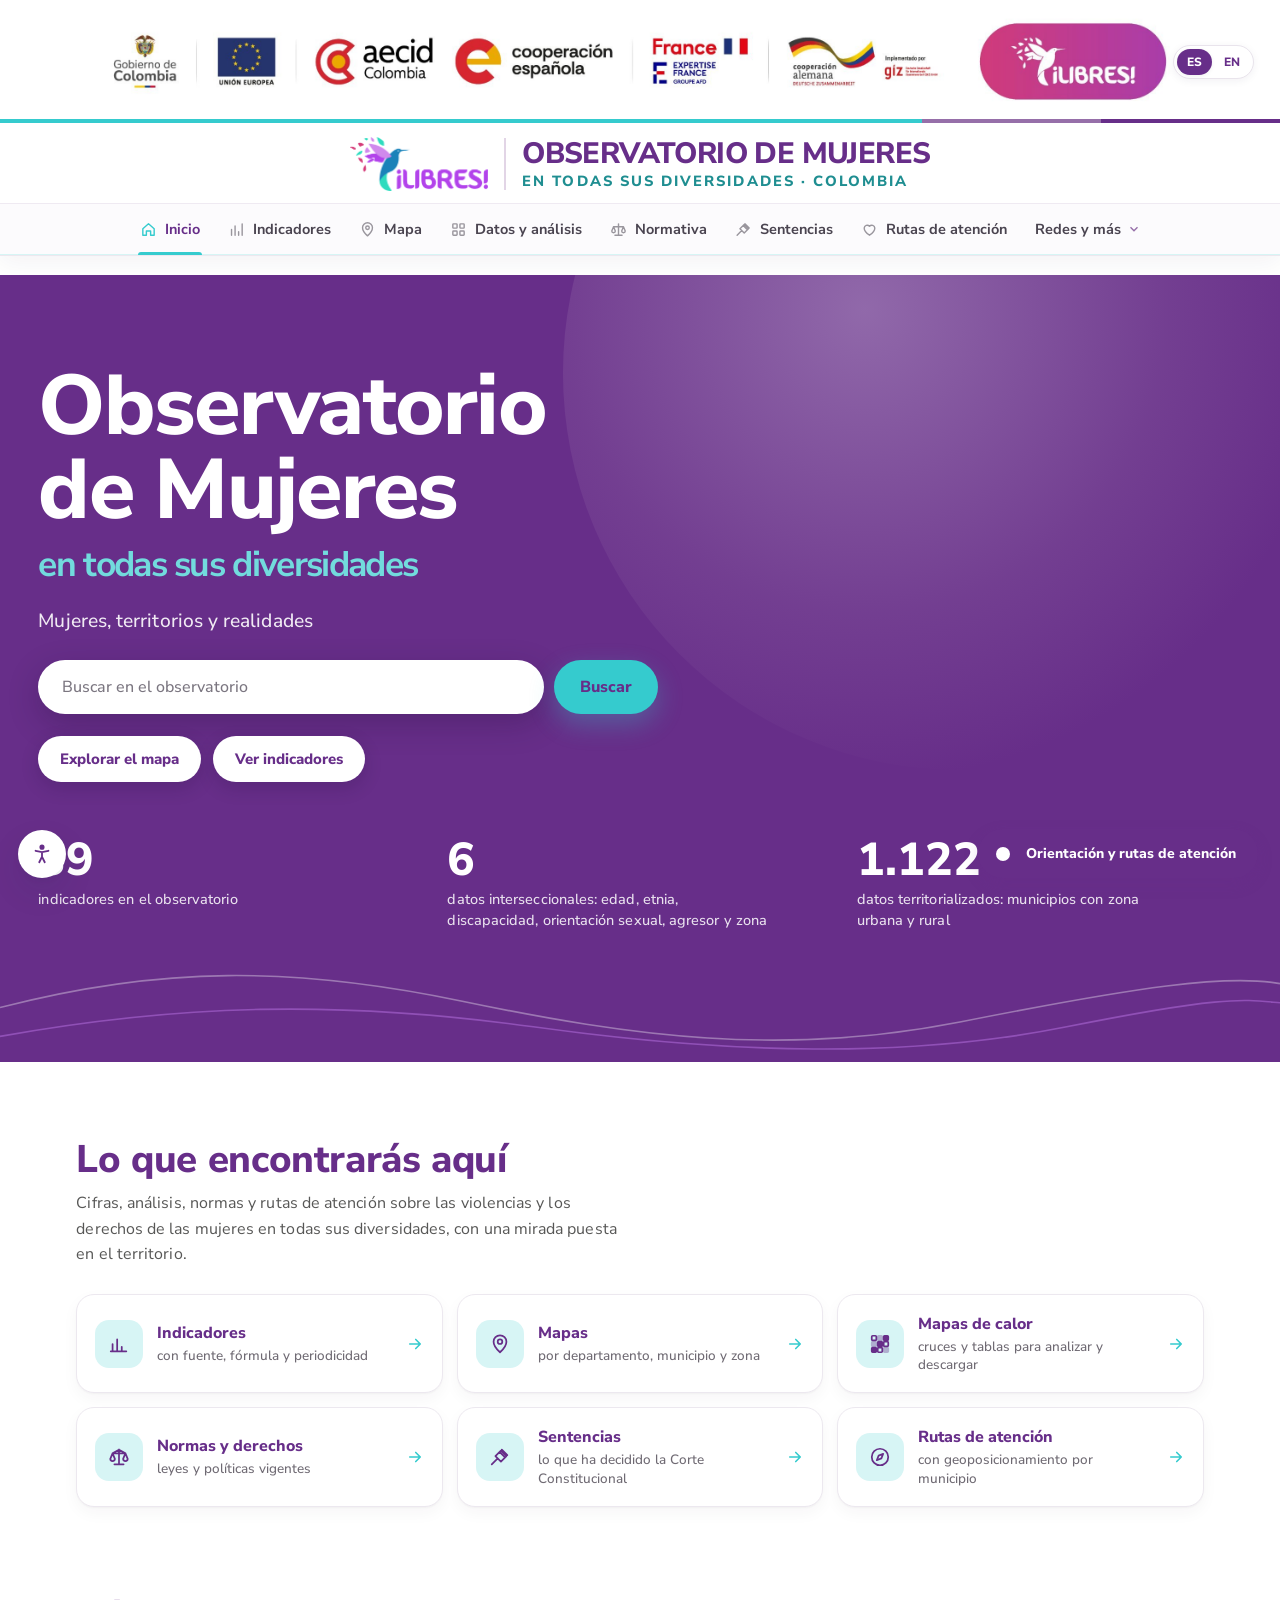
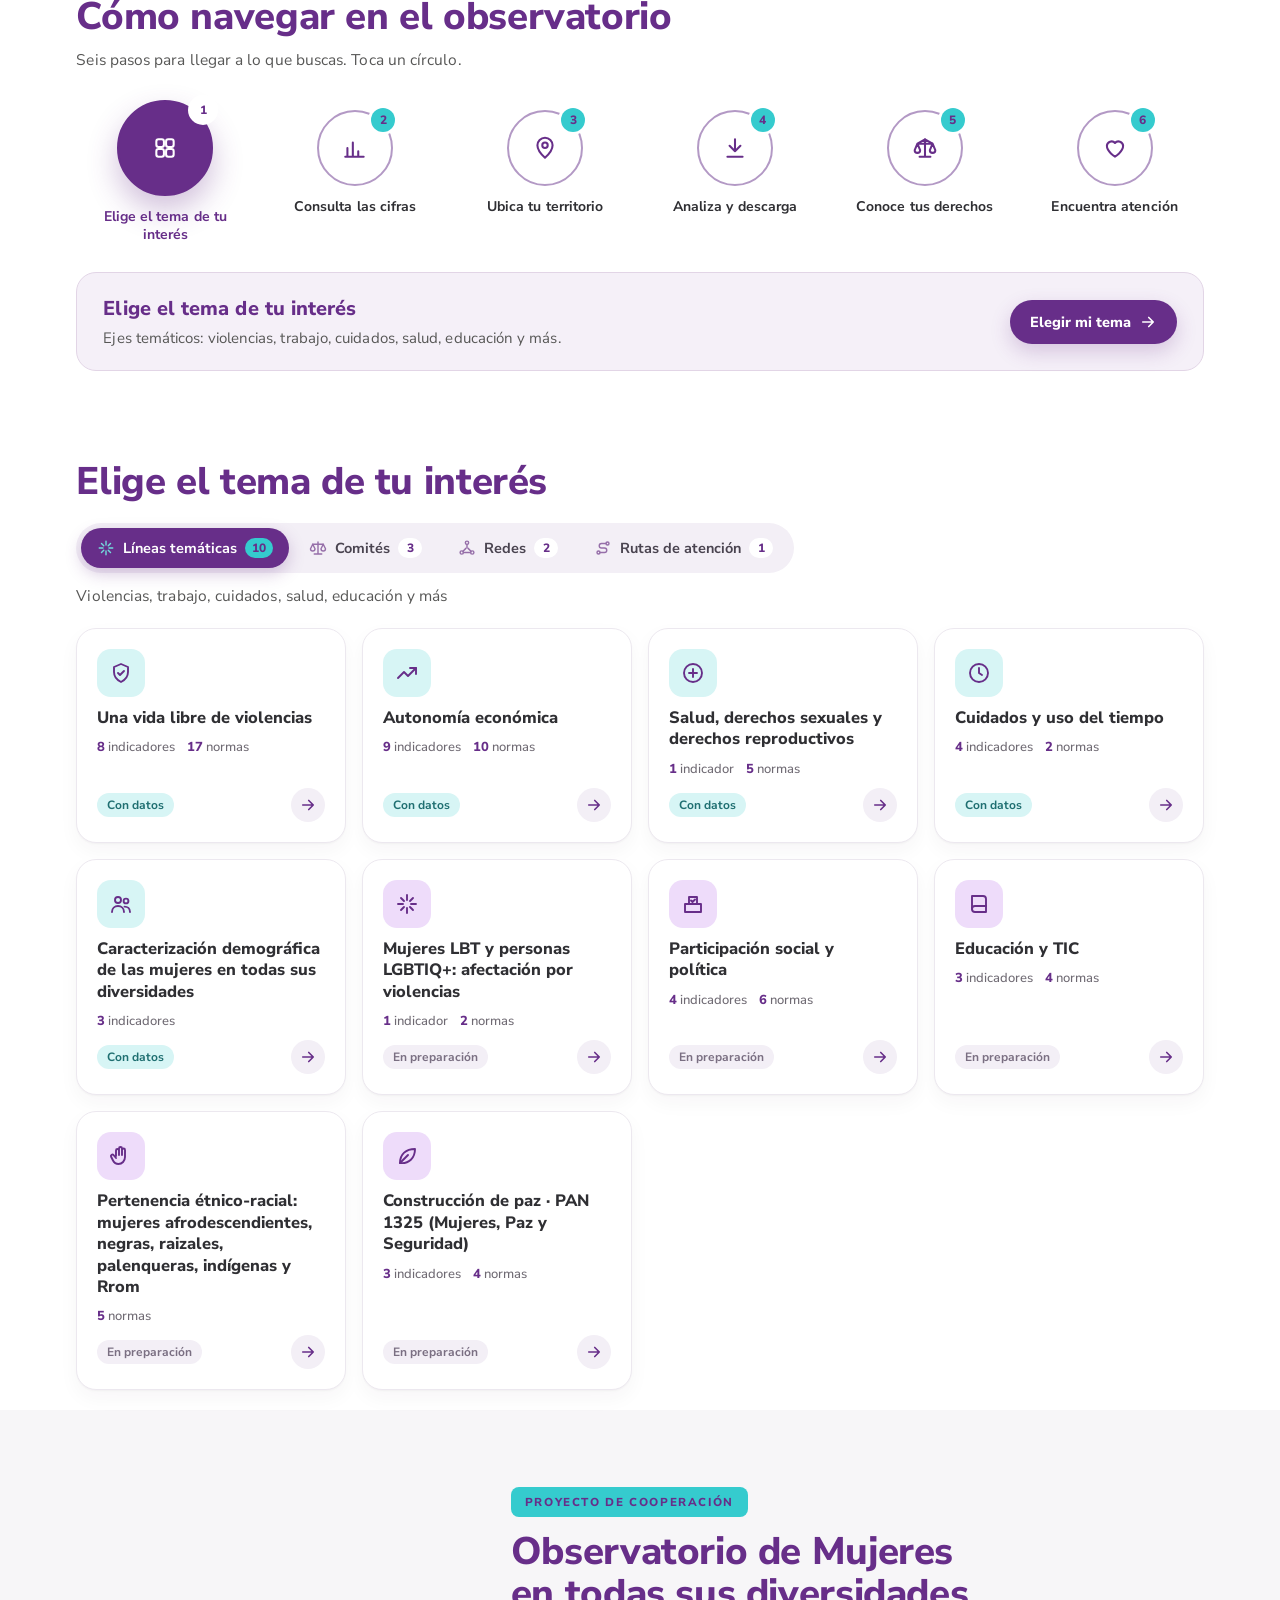
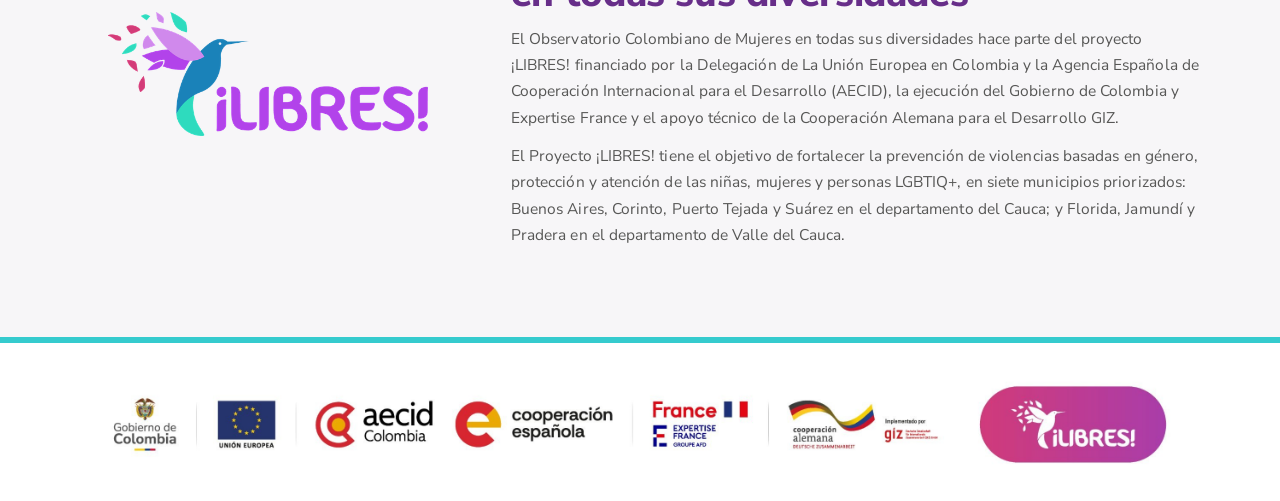
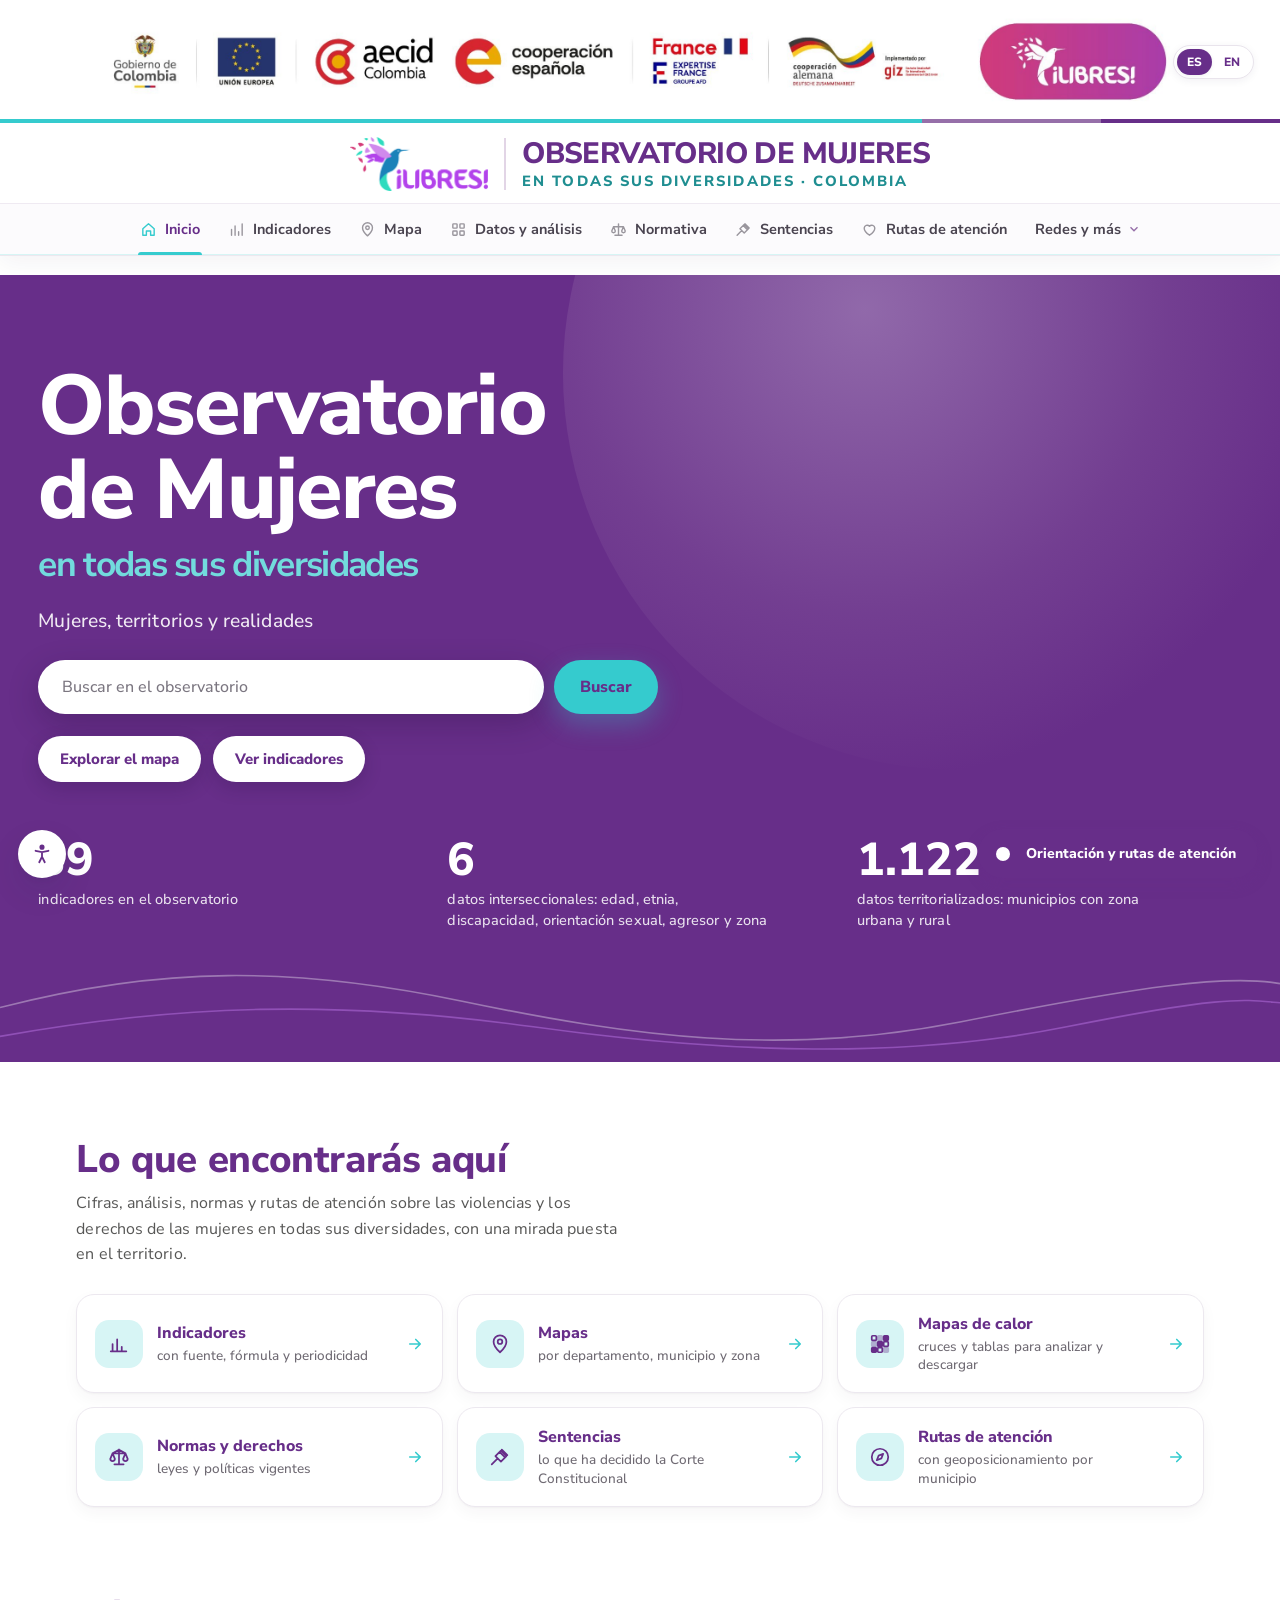
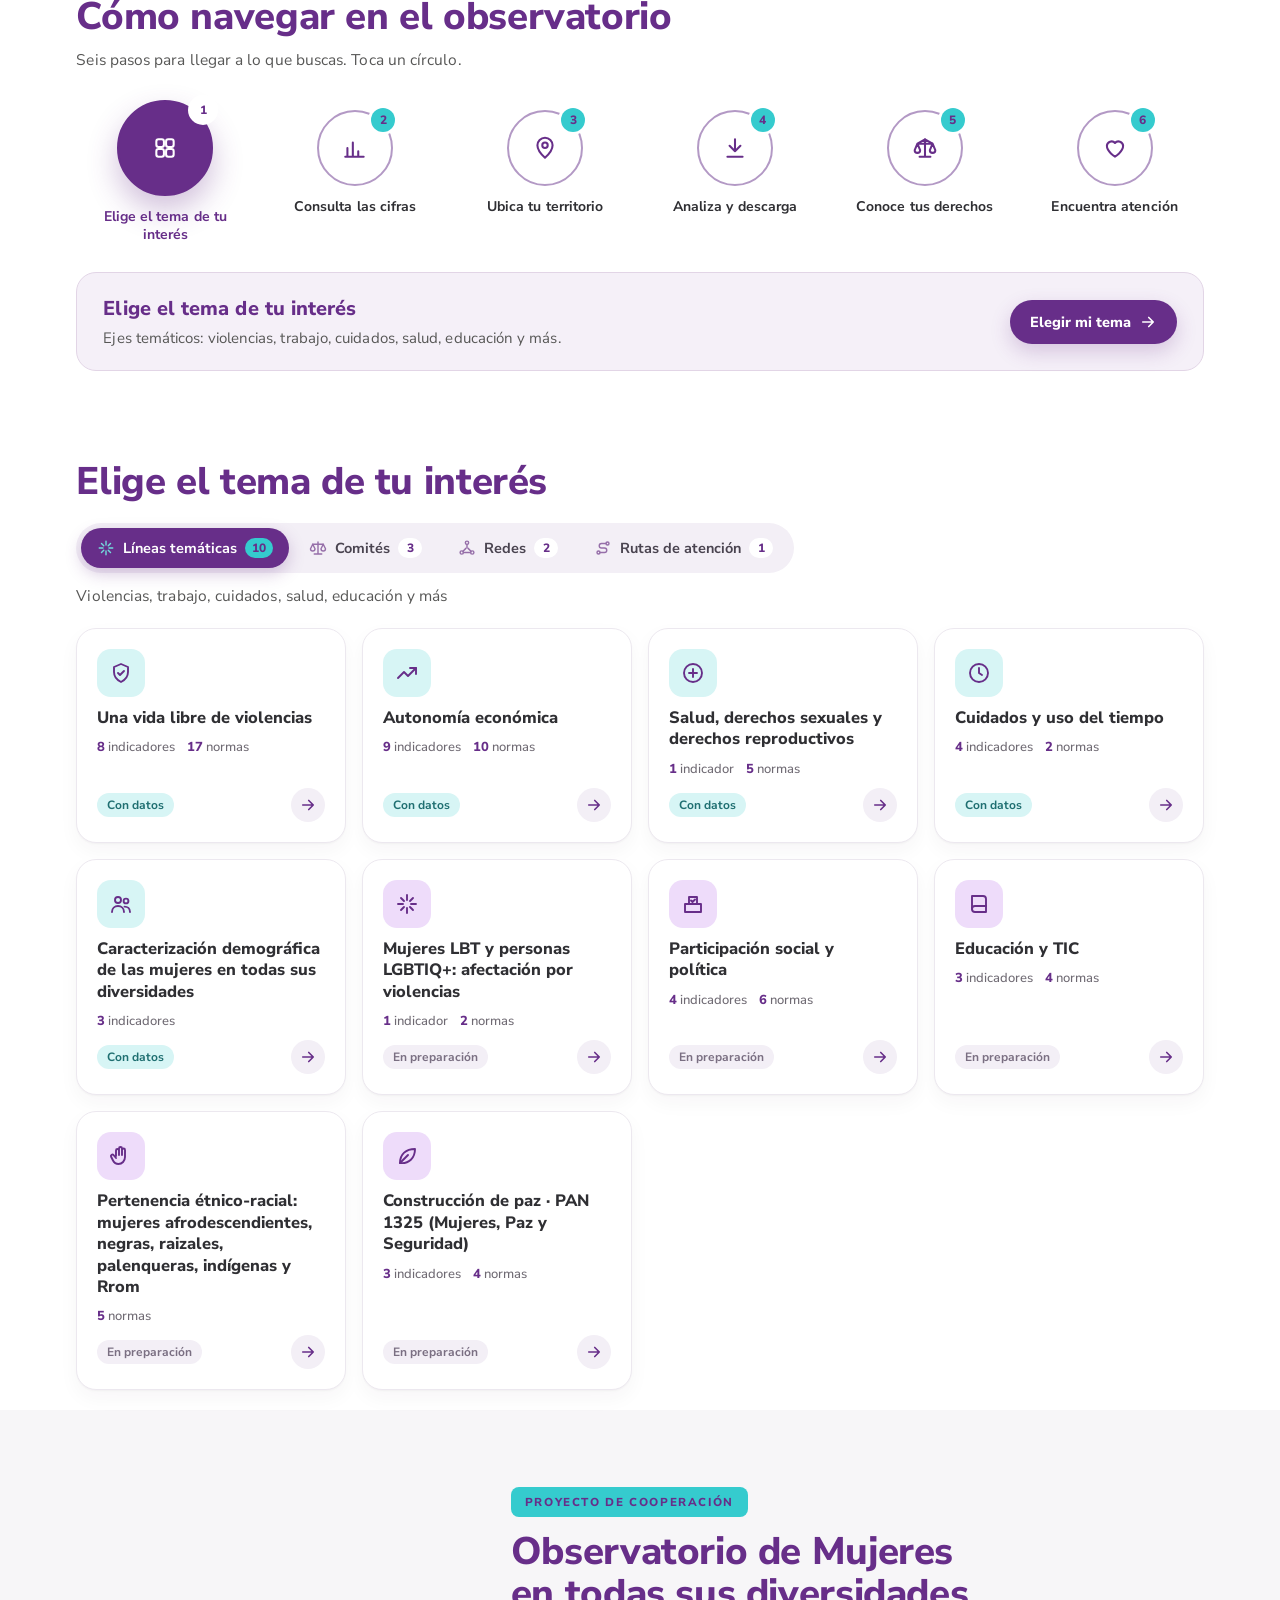
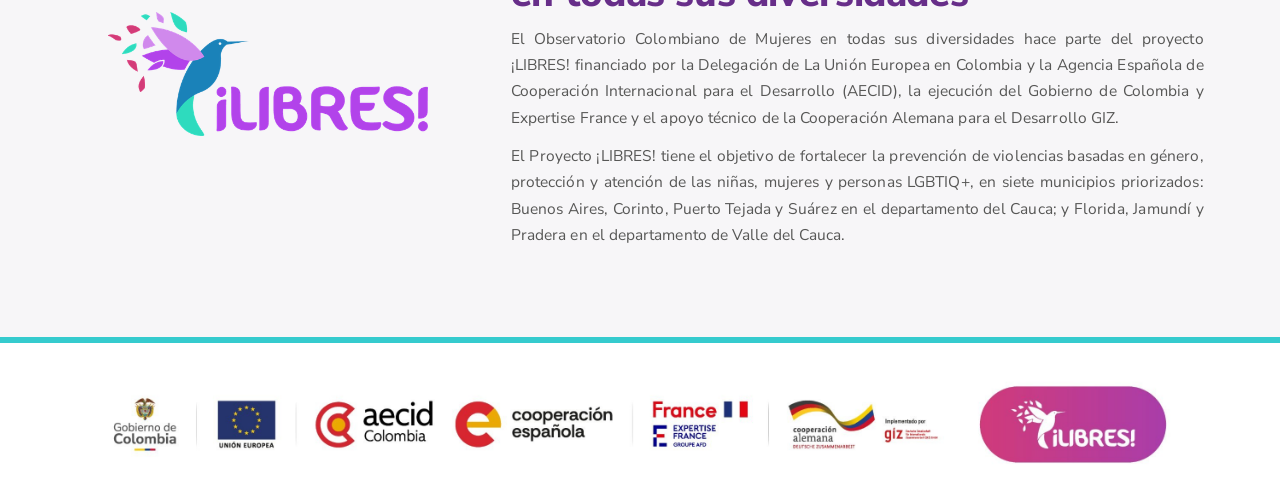
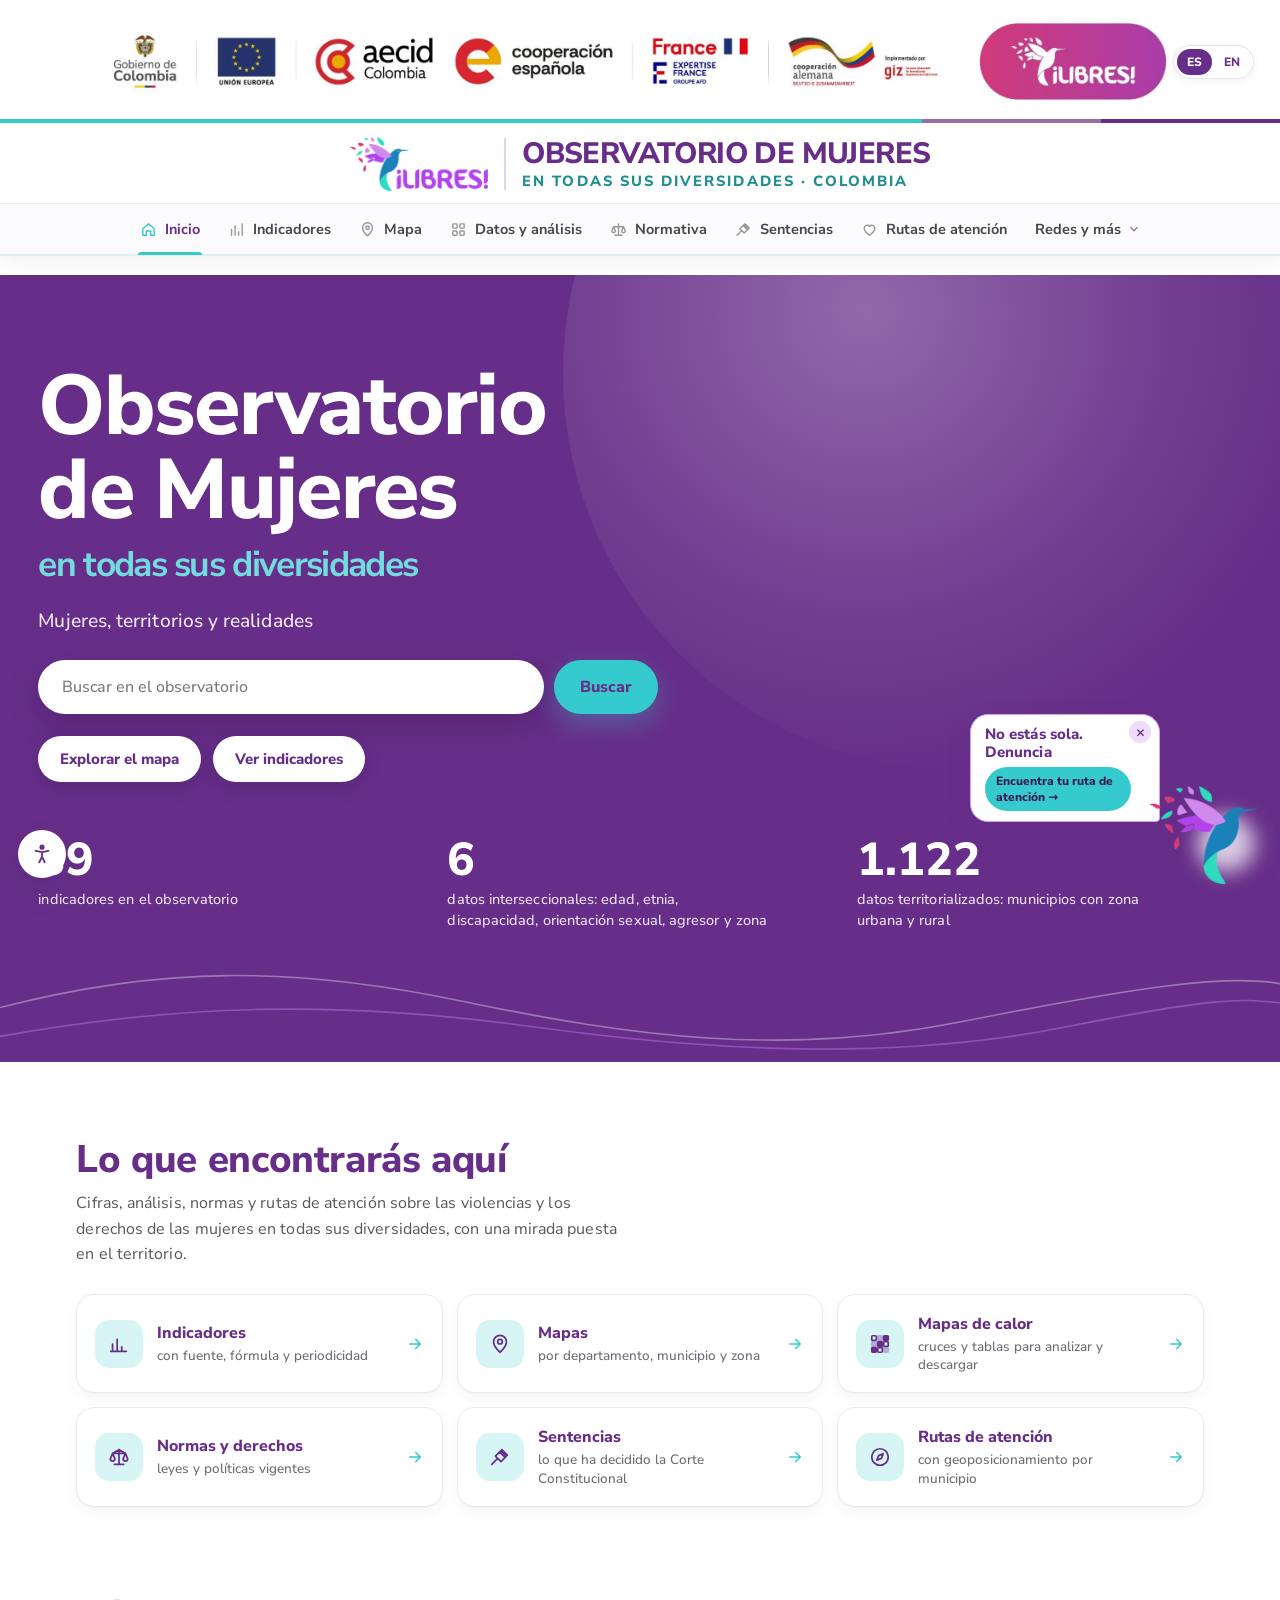
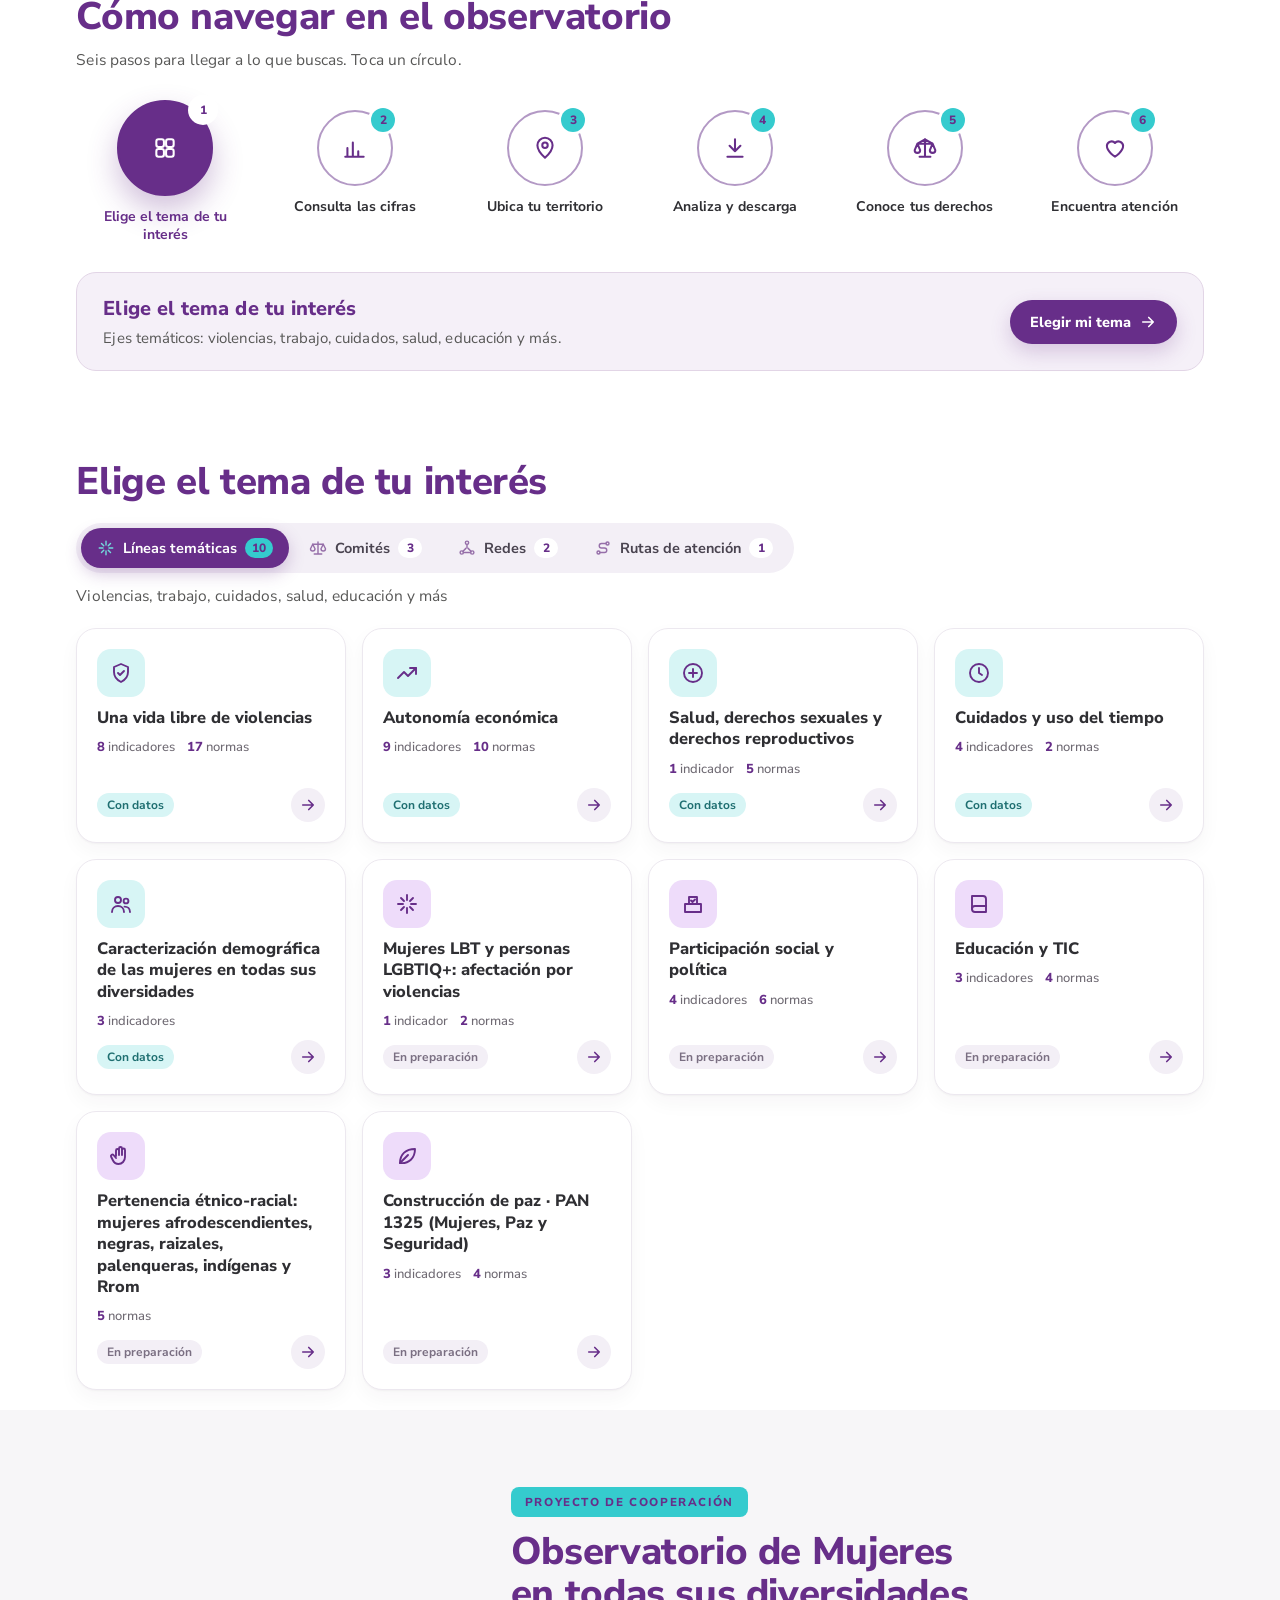
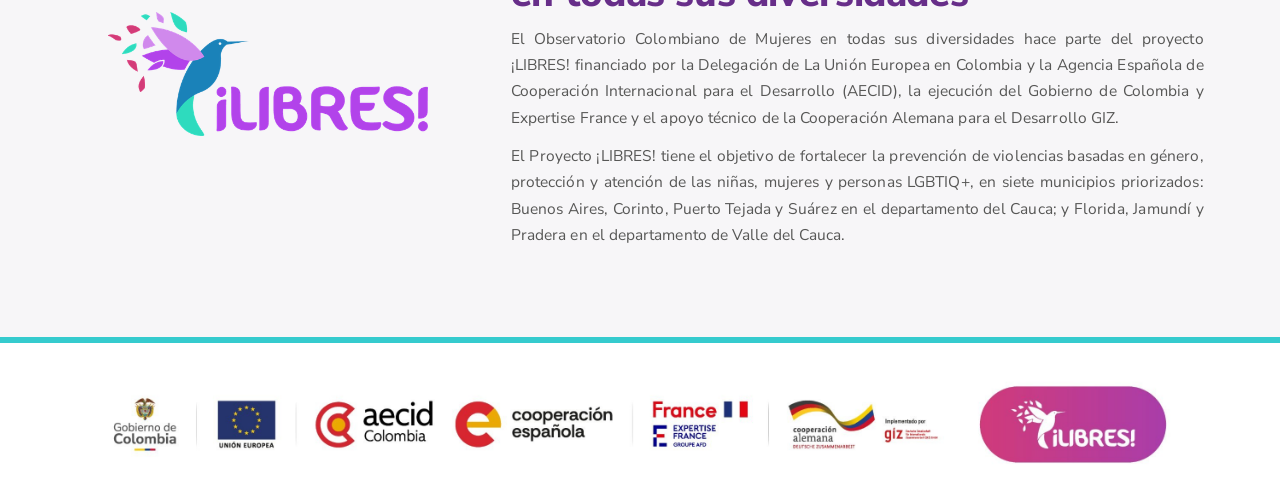
